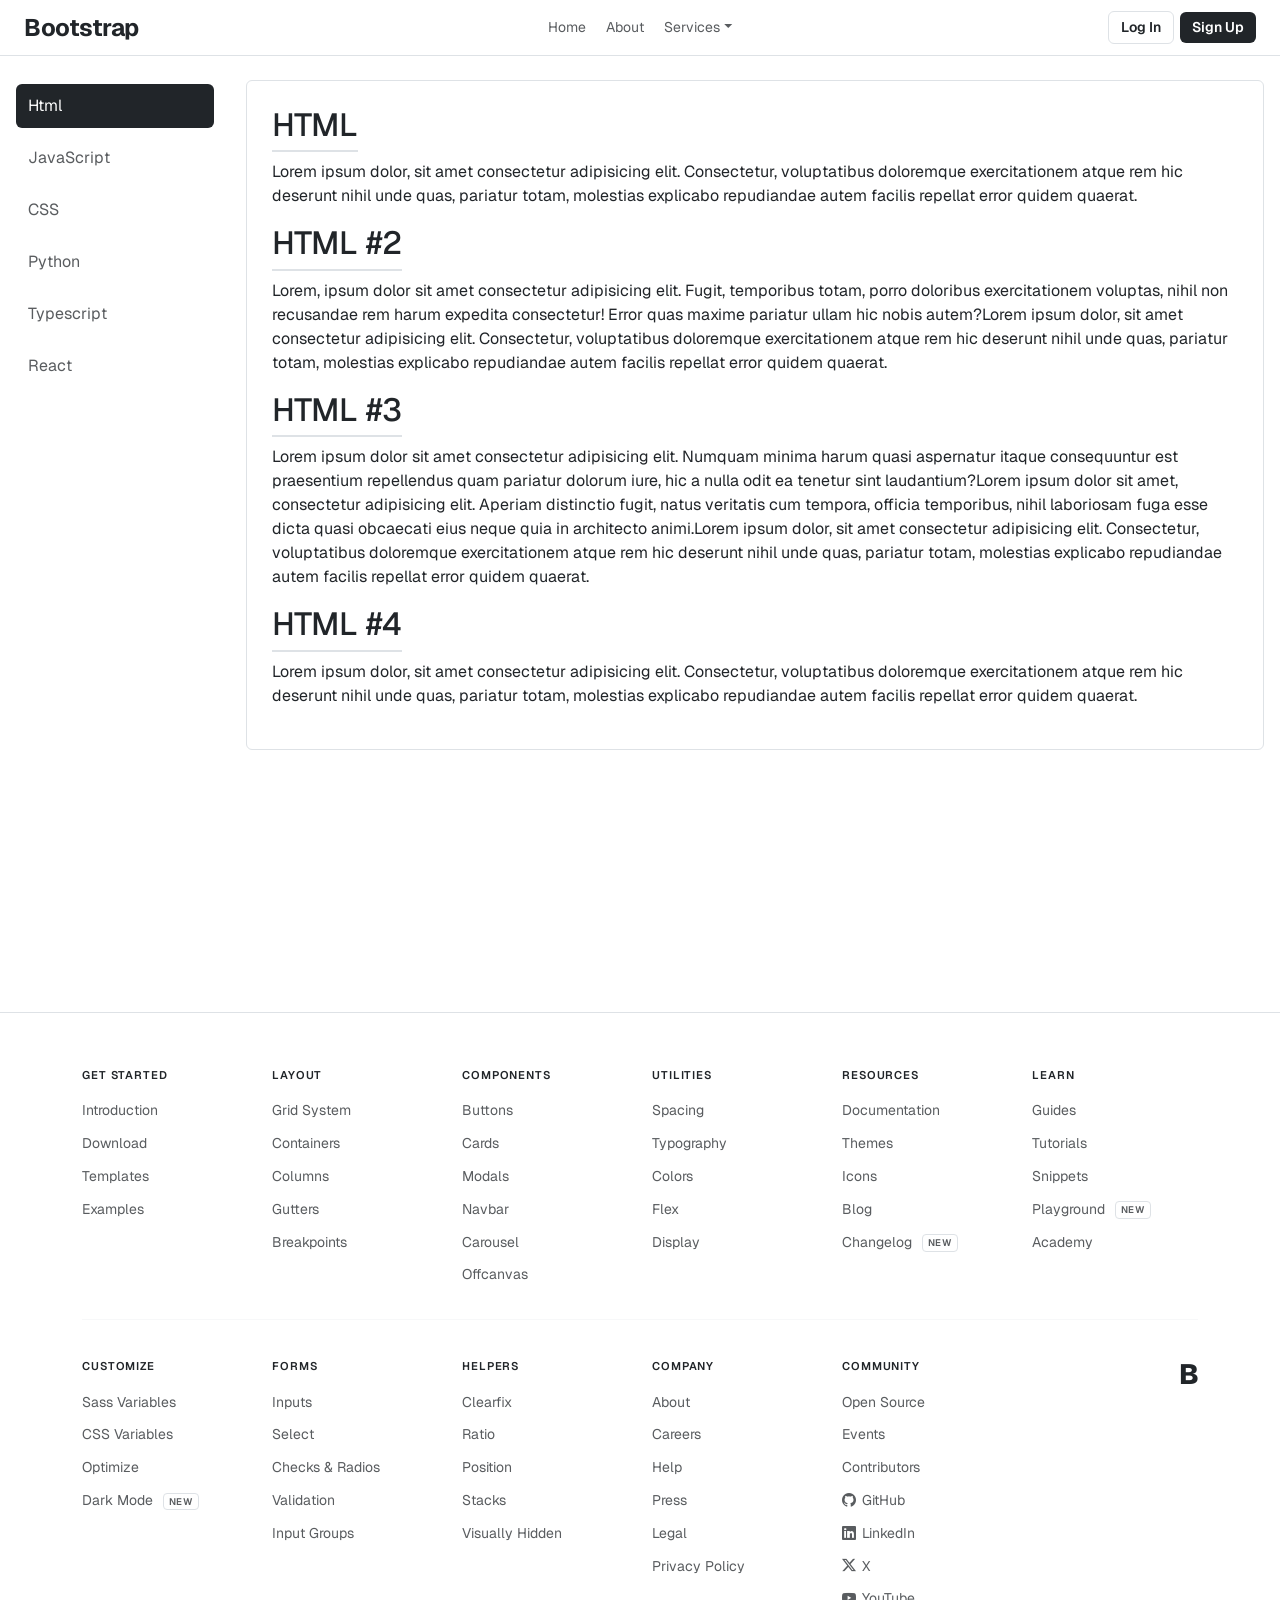
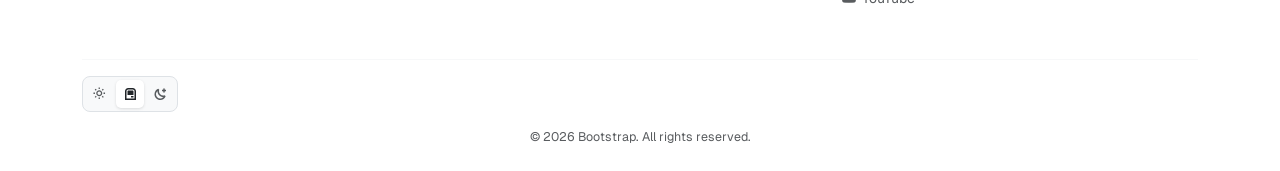
==== index.html @ b45d105e "master" ====
<!DOCTYPE html>
<html lang="en">
<head>
    <meta charset="UTF-8">
    <meta name="viewport" content="width=device-width, initial-scale=1.0">
    <title>Document</title>
    <link href="https://cdn.jsdelivr.net/npm/bootstrap@5.3.8/dist/css/bootstrap.min.css" rel="stylesheet" integrity="sha384-sRIl4kxILFvY47J16cr9ZwB07vP4J8+LH7qKQnuqkuIAvNWLzeN8tE5YBujZqJLB" crossorigin="anonymous">
    <link rel="stylesheet" href="https://cdn.jsdelivr.net/npm/bootstrap-icons@1.13.1/font/bootstrap-icons.min.css">
    <link rel="preconnect" href="https://fonts.googleapis.com">
    <link rel="preconnect" href="https://fonts.gstatic.com" crossorigin>
    <link href="https://fonts.googleapis.com/css2?family=Geist:wght@300;400;500;600;700;800&display=swap" rel="stylesheet">
    <style>

        .theme-radio {
            position: absolute;
            opacity: 0;
            pointer-events: none;
            width: 0;
            height: 0;
        }

        :root,
        body {
            --bs-primary:           #111;
            --bs-primary-rgb:       17, 17, 17;
            --bs-link-color:        #111;
            --bs-link-hover-color:  #444;
            --bs-focus-ring-color:  rgba(17,17,17,.25);
            color-scheme: light;
        }

        .btn-primary {
            --bs-btn-bg:                    #111;
            --bs-btn-border-color:          #111;
            --bs-btn-hover-bg:              #333;
            --bs-btn-hover-border-color:    #333;
            --bs-btn-active-bg:             #000;
            --bs-btn-active-border-color:   #000;
            --bs-btn-color:                 #fff;
            --bs-btn-hover-color:           #fff;
            --bs-btn-active-color:          #fff;
            --bs-btn-disabled-bg:           #aaa;
            --bs-btn-disabled-border-color: #aaa;
        }

        .nav-pills .nav-link.active,
        .nav-pills .show > .nav-link {
            background-color: var(--bs-body-color) !important;
            color:            var(--bs-body-bg)    !important;
        }

        .form-control:focus,
        .form-select:focus {
            border-color: #888;
            box-shadow:   0 0 0 0.2rem rgba(17,17,17,.12);
        }


        body:has(#th-dark:checked) {
            color-scheme: dark;
            --bs-primary:               #eee;
            --bs-primary-rgb:           238, 238, 238;
            --bs-link-color:            #ddd;
            --bs-link-hover-color:      #aaa;
            --bs-focus-ring-color:      rgba(238,238,238,.25);
            --bs-body-bg:               #0a0a0a;
            --bs-body-bg-rgb:           10, 10, 10;
            --bs-body-color:            #e5e5e5;
            --bs-body-color-rgb:        229, 229, 229;
            --bs-secondary-color:       rgba(229,229,229,.6);
            --bs-secondary-bg:          #161616;
            --bs-tertiary-color:        rgba(229,229,229,.4);
            --bs-tertiary-bg:           #111111;
            --bs-tertiary-bg-rgb:       17, 17, 17;
            --bs-border-color:          #222222;
            --bs-border-color-translucent: rgba(255,255,255,.08);
            --bs-emphasis-color:        #ffffff;
            --bs-emphasis-color-rgb:    255, 255, 255;
            --bs-heading-color:         #f0f0f0;
            --bs-profile-color: #f0f0f0;
            --bs-profile-bg: rgba(255,255,255,.08);
            
        }

        @media (prefers-color-scheme: dark) {
            body:has(#th-system:checked) {
                color-scheme: dark;
                --bs-primary:               #eee;
                --bs-primary-rgb:           238, 238, 238;
                --bs-link-color:            #ddd;
                --bs-link-hover-color:      #aaa;
                --bs-focus-ring-color:      rgba(238,238,238,.25);
                --bs-body-bg:               #0a0a0a;
                --bs-body-bg-rgb:           10, 10, 10;
                --bs-body-color:            #e5e5e5;
                --bs-body-color-rgb:        229, 229, 229;
                --bs-secondary-color:       rgba(229,229,229,.6);
                --bs-secondary-bg:          #161616;
                --bs-tertiary-color:        rgba(229,229,229,.4);
                --bs-tertiary-bg:           #111111;
                --bs-tertiary-bg-rgb:       17, 17, 17;
                --bs-border-color:          #222222;
                --bs-border-color-translucent: rgba(255,255,255,.08);
                --bs-emphasis-color:        #ffffff;
                --bs-emphasis-color-rgb:    255, 255, 255;
                --bs-heading-color:         #f0f0f0;
                --bs-profile-color: #f0f0f0;
                --bs-profile-bg: rgba(255, 255, 255, 0.355);
            }
        }

        /* ── btn-primary dark ── */
        body:has(#th-dark:checked) .btn-primary {
            --bs-btn-bg:                  #eee;
            --bs-btn-border-color:        #eee;
            --bs-btn-hover-bg:            #ccc;
            --bs-btn-hover-border-color:  #ccc;
            --bs-btn-active-bg:           #fff;
            --bs-btn-active-border-color: #fff;
            --bs-btn-color:               #0a0a0a;
            --bs-btn-hover-color:         #0a0a0a;
            --bs-btn-active-color:        #0a0a0a;
        }
        @media (prefers-color-scheme: dark) {
            body:has(#th-system:checked) .btn-primary {
                --bs-btn-bg:                  #eee;
                --bs-btn-border-color:        #eee;
                --bs-btn-hover-bg:            #ccc;
                --bs-btn-hover-border-color:  #ccc;
                --bs-btn-active-bg:           #fff;
                --bs-btn-active-border-color: #fff;
                --bs-btn-color:               #0a0a0a;
                --bs-btn-hover-color:         #0a0a0a;
                --bs-btn-active-color:        #0a0a0a;
            }
        }


        body:has(#th-dark:checked) .modal-content {
            background-color: #0e0e0e;
            border-color:     #1e1e1e;
            box-shadow:       0 8px 32px rgba(0,0,0,.6);
        }
        @media (prefers-color-scheme: dark) {
            body:has(#th-system:checked) .modal-content {
                background-color: #0e0e0e;
                border-color:     #1e1e1e;
                box-shadow:       0 8px 32px rgba(0,0,0,.6);
            }
        }


        body:has(#th-dark:checked) .offcanvas {
            background-color: #0e0e0e;
            border-color:     #1a1a1a;
        }
        @media (prefers-color-scheme: dark) {
            body:has(#th-system:checked) .offcanvas {
                background-color: #0e0e0e;
                border-color:     #1a1a1a;
            }
        }

        body:has(#th-dark:checked) .dropdown-menu {
            background-color:          #0e0e0e;
            border-color:              #1e1e1e;
            box-shadow:                0 4px 24px rgba(0,0,0,.5);
            --bs-dropdown-link-color:  rgba(229,229,229,.8);
            --bs-dropdown-link-hover-color: #e5e5e5;
            --bs-dropdown-link-hover-bg:    #1a1a1a;
        }
        @media (prefers-color-scheme: dark) {
            body:has(#th-system:checked) .dropdown-menu {
                background-color:          #0e0e0e;
                border-color:              #1e1e1e;
                box-shadow:                0 4px 24px rgba(0,0,0,.5);
                --bs-dropdown-link-color:  rgba(229,229,229,.8);
                --bs-dropdown-link-hover-color: #e5e5e5;
                --bs-dropdown-link-hover-bg:    #1a1a1a;
            }
        }


        body:has(#th-dark:checked) .form-control,
        body:has(#th-dark:checked) .form-select {
            background-color: #0a0a0a;
            border-color:     #222;
            color:            #e5e5e5;
        }
        body:has(#th-dark:checked) .form-control:focus,
        body:has(#th-dark:checked) .form-select:focus {
            border-color: #444;
            box-shadow:   0 0 0 0.2rem rgba(238,238,238,.08);
        }
        body:has(#th-dark:checked) .input-group-text {
            background-color: #111;
            border-color:     #222;
            color:            #888;
        }
        @media (prefers-color-scheme: dark) {
            body:has(#th-system:checked) .form-control,
            body:has(#th-system:checked) .form-select {
                background-color: #0a0a0a;
                border-color:     #222;
                color:            #e5e5e5;
            }
            body:has(#th-system:checked) .form-control:focus,
            body:has(#th-system:checked) .form-select:focus {
                border-color: #444;
                box-shadow:   0 0 0 0.2rem rgba(238,238,238,.08);
            }
            body:has(#th-system:checked) .input-group-text {
                background-color: #111;
                border-color:     #222;
                color:            #888;
            }
        }

        body:has(#th-dark:checked) .btn-close {
            filter: invert(1) grayscale(100%) brightness(200%);
        }
        @media (prefers-color-scheme: dark) {
            body:has(#th-system:checked) .btn-close {
                filter: invert(1) grayscale(100%) brightness(200%);
            }
        }

        body:has(#th-dark:checked) .auth-social-btn:not(.btn-dark-fill) svg[fill="#000"],
        body:has(#th-dark:checked) .auth-social-btn:not(.btn-dark-fill) svg[stroke="#000"] {
            fill:   #e5e5e5;
            stroke: #e5e5e5;
        }
        @media (prefers-color-scheme: dark) {
            body:has(#th-system:checked) .auth-social-btn:not(.btn-dark-fill) svg[fill="#000"],
            body:has(#th-system:checked) .auth-social-btn:not(.btn-dark-fill) svg[stroke="#000"] {
                fill:   #e5e5e5;
                stroke: #e5e5e5;
            }
        }


        .theme-switcher {
            display:    flex;
            align-items: center;
            background: var(--bs-tertiary-bg, #f0f0f0);
            border:     1px solid var(--bs-border-color, #e5e5e5);
            border-radius: 8px;
            padding:    3px;
            gap:        2px;
        }

        .theme-btn {
            display:         flex;
            align-items:     center;
            justify-content: center;
            width:           28px;
            height:          28px;
            border-radius:   5px;
            cursor:          pointer;
            color:           var(--bs-secondary-color, rgba(17,17,17,.6));
            transition:      background 0.15s, color 0.15s;
            padding:         0;
            user-select:     none;
            margin:          0;
        }
        .theme-btn svg { display: block; flex-shrink: 0; }
        .theme-btn:hover {
            background: var(--bs-secondary-bg, #f5f5f5);
            color:      var(--bs-body-color, #111);
        }

        /* Active state — which button matches the checked radio */
        body:has(#th-light:checked)  label.theme-btn[for="th-light"],
        body:has(#th-system:checked) label.theme-btn[for="th-system"],
        body:has(#th-dark:checked)   label.theme-btn[for="th-dark"] {
            background: var(--bs-body-bg, #fff);
            color:      var(--bs-body-color, #111);
            box-shadow: 0 1px 3px rgba(0,0,0,.12);
        }
        body:has(#th-dark:checked) label.theme-btn[for="th-dark"] {
            box-shadow: 0 1px 3px rgba(0,0,0,.4);
        }
        @media (prefers-color-scheme: dark) {
            body:has(#th-system:checked) label.theme-btn[for="th-system"] {
                box-shadow: 0 1px 3px rgba(0,0,0,.4);
            }
        }

        /* Mobile theme row */
        .mobile-theme-row {
            display:         flex;
            align-items:     center;
            justify-content: center;
            gap:             8px;
            padding:         8px 0;
        }
        .mobile-theme-row .theme-btn {
            width:         36px;
            height:        36px;
            border:        1px solid var(--bs-border-color, #e5e5e5);
            border-radius: 8px;
        }
        .mobile-theme-row .theme-switcher {
            padding: 4px;
            gap:     4px;
        }

        /* ══════════════════════════════════════════════════════════════
           NAVBAR
           ══════════════════════════════════════════════════════════════ */
        body { font-family: 'Geist', sans-serif; }

        .top-navbar {
            background:    var(--bs-body-bg, #fff);
            border-bottom: 1px solid var(--bs-border-color, #e5e5e5);
            padding:       0 1.5rem;
            height:        56px;
            display:       flex;
            align-items:   center;
            position:      relative;
            transition:    background 0.2s, border-color 0.2s;
        }

        .brand-mark {
            display:         flex;
            align-items:     center;
            gap:             8px;
            text-decoration: none;
            color:           var(--bs-body-color, #111);
            font-weight:     700;
            font-size:       1.5rem;
            letter-spacing:  -0.02em;
            flex-shrink:     0;
        }
        .brand-mark:hover { color: var(--bs-body-color, #111); }

        .nav-center { display: none; }
        @media (min-width: 992px) {
            .nav-center {
                position:   absolute;
                left:       50%;
                transform:  translateX(-50%);
                display:    flex;
                align-items: center;
                gap:        1rem;
            }
        }

        .desktop-nav { display: flex; align-items: center; }
        .desktop-nav .nav-link {
            color:          var(--bs-secondary-color, rgba(17,17,17,.6));
            font-size:      0.875rem;
            padding:        6px 10px;
            border-radius:  6px;
            transition:     background 0.15s, color 0.15s;
            white-space:    nowrap;
        }
        .desktop-nav .nav-link:hover {
            background: var(--bs-tertiary-bg, #f0f0f0);
            color:      var(--bs-body-color, #111);
        }
        .desktop-nav .dropdown-menu {
            border:        1px solid var(--bs-border-color, #e5e5e5);
            border-radius: 8px;
            box-shadow:    0 4px 16px rgba(0,0,0,.08);
            padding:       4px;
            min-width:     140px;
        }
        .desktop-nav .dropdown-item {
            font-size:     0.875rem;
            color:         var(--bs-secondary-color, rgba(17,17,17,.6));
            border-radius: 5px;
            padding:       7px 12px;
        }
        .desktop-nav .dropdown-item:hover {
            background: var(--bs-tertiary-bg, #f0f0f0);
            color:      var(--bs-body-color, #111);
        }

        .nav-auth {
            display:     flex;
            align-items: center;
            gap:         6px;
            margin-left: auto;
        }
        .nav-auth a {
            font-size:       0.875rem;
            font-weight:     600;
            padding:         5px 12px;
            border-radius:   6px;
            text-decoration: none;
            cursor:          pointer;
        }
        .nav-auth .btn-ghost {
            color:  var(--bs-body-color, #111);
            border: 1px solid var(--bs-border-color, #e5e5e5);
        }
        .nav-auth .btn-ghost:hover {
            background: var(--bs-tertiary-bg, #f0f0f0);
        }
        .nav-auth .btn-solid {
            background: var(--bs-body-color, #111);
            color:      var(--bs-body-bg, #fff);
        }
        .nav-auth .btn-solid:hover { opacity: 0.82; }

        .mobile-toggle,
        .mobile-sidebar-btn {
            background: none;
            border:     none;
            color:      var(--bs-body-color, #111);
            padding:    6px;
            cursor:     pointer;
            line-height: 1;
            display:    flex;
            align-items: center;
        }
        .mobile-toggle { margin-left: auto; }

        /* ══════════════════════════════════════════════════════════════
           AUTH STATE — logged in / logged out
           ══════════════════════════════════════════════════════════════ */

        /* Logged-out: show by default */
        .logged_out { display: flex; }
        /* Logged-in desktop: hidden by default */
        .logged_in_lg { display: none; }
        /* Logged-in mobile: hidden by default */
        .logged_in_sm { display: none !important; }

        /* When logged in radio is checked */
        body:has(#auth-logged:checked) .logged_out    { display: none !important; }
        body:has(#auth-logged:checked) .logged_in_lg  { display: flex; }
        body:has(#auth-logged:checked) .logged_in_sm  { display: flex !important; }

        /* Hide desktop avatar on mobile */
        @media (max-width: 991.98px) {
            .logged_in_lg { display: none !important; }
        }

        /* ══════════════════════════════════════════════════════════════
           OFFCANVAS NAV
           ══════════════════════════════════════════════════════════════ */
        #offcanvas_nav { max-width: 280px; }
        #offcanvas_nav .offcanvas-header {
            border-bottom: 1px solid var(--bs-border-color, #e5e5e5);
            padding:       1rem 1.25rem;
        }
        #offcanvas_nav .nav-link {
            color:         var(--bs-secondary-color, rgba(17,17,17,.6));
            font-size:     0.9rem;
            padding:       9px 4px;
            border-bottom: 1px solid var(--bs-border-color, #e5e5e5);
        }
        #offcanvas_nav .nav-link:last-child { border-bottom: none; }
        #offcanvas_nav .nav-link:hover      { color: var(--bs-body-color, #111); }
        #offcanvas_nav hr { margin: 8px 0; border-color: var(--bs-border-color, #e5e5e5); }

        /* ══════════════════════════════════════════════════════════════
           SIDEBAR & TABS
           ══════════════════════════════════════════════════════════════ */
        .sidebar { width: 230px; min-width: 230px; }

        .tab_bar .nav-link {
            color:         var(--bs-secondary-color, rgba(17,17,17,.6));
            border-radius: 6px;
            margin:        4px 0;
            padding:       10px 12px;
            transition:    background 0.2s ease, color 0.2s ease;
        }
        .tab_bar .nav-link:hover   { background: var(--bs-secondary-bg, #f5f5f5); }
        .tab_bar .nav-link.active  {
            background: var(--bs-body-color, #111);
            color:      var(--bs-body-bg, #fff);
        }

        .tab-content {
            background:    var(--bs-body-bg, #fff);
            padding:       25px;
            border-radius: 6px;
            border:        1px solid var(--bs-border-color, #e5e5e5);
        }
        .tab-pane h2 {
            display:        inline-block;
            padding-bottom: 6px;
            border-bottom:  2px solid var(--bs-border-color, #e5e5e5);
        }

        #offcanvas_id { width: 230px; }

        /* ══════════════════════════════════════════════════════════════
           AUTH MODALS
           ══════════════════════════════════════════════════════════════ */
        #modal_login .modal-dialog,
        #modal_register .modal-dialog { max-width: 380px; }

        #modal_login .modal-content,
        #modal_register .modal-content {
            border:        none;
            border-radius: 16px;
            overflow:      hidden;
            box-shadow:    0 16px 70px rgba(0,0,0,.15);
        }

        #modal_login .modal-body,
        #modal_register .modal-body { padding: 32px 36px 24px; }

        @media (max-width: 575.98px) {
            #modal_login .modal-body,
            #modal_register .modal-body { padding: 24px 20px 20px; }
        }

        .auth-title {
            font-size:      2rem;
            font-weight:    500;
            letter-spacing: -0.04em;
            color:          var(--bs-body-color, #111);
            text-align:     center;
            margin-bottom:  28px;
        }

        .auth-email-input {
            width:        100%;
            border:       1px solid var(--bs-border-color, #e5e5e5);
            border-radius: 12px;
            padding:      12px 16px;
            font-size:    0.925rem;
            font-family:  'Geist', sans-serif;
            color:        var(--bs-body-color, #111);
            background:   var(--bs-body-bg, #fff);
            outline:      none;
            transition:   border-color 0.2s, background 0.2s;
        }
        .auth-email-input::placeholder { color: var(--bs-secondary-color, rgba(17,17,17,.5)); }
        .auth-email-input:focus        { border-color: #888; }

        .auth-email-btn {
            display:      block;
            width:        100%;
            background:   var(--bs-body-color, #111);
            color:        var(--bs-body-bg, #fff);
            border:       none;
            border-radius: 12px;
            padding:      12px 16px;
            font-size:    0.925rem;
            font-weight:  600;
            font-family:  'Geist', sans-serif;
            cursor:       pointer;
            transition:   opacity 0.15s;
            margin-top:   10px;
            text-align:   center;
            text-decoration: none;
        }
        .auth-email-btn:hover { opacity: 0.82; }

        .auth-divider {
            border:        none;
            border-top:    1px solid var(--bs-border-color, #e5e5e5);
            margin:        24px 0;
        }

        .auth-social-btn {
            width:           100%;
            display:         flex;
            align-items:     center;
            justify-content: center;
            gap:             10px;
            background:      var(--bs-body-bg, #fff);
            border:          1px solid var(--bs-border-color, #e5e5e5);
            border-radius:   12px;
            padding:         12px 16px;
            font-size:       0.925rem;
            font-weight:     500;
            font-family:     'Geist', sans-serif;
            color:           var(--bs-body-color, #111);
            cursor:          pointer;
            transition:      background 0.15s, border-color 0.15s;
        }
        .auth-social-btn:hover {
            background:   var(--bs-tertiary-bg, #f0f0f0);
            border-color: var(--bs-secondary-color, rgba(17,17,17,.4));
        }
        .auth-social-btn + .auth-social-btn { margin-top: 10px; }

        /* GitHub in register — stays dark in both light & dark themes */
        .auth-social-btn.btn-dark-fill {
            background:   #111;
            color:        #fff;
            border-color: #111;
        }
        .auth-social-btn.btn-dark-fill:hover {
            background:   #222;
            border-color: #222;
        }

        .auth-email-link { text-align: center; margin-top: 22px; }
        .auth-email-link a {
            color:           #0070f3;
            font-size:       0.925rem;
            font-weight:     500;
            text-decoration: none;
        }
        .auth-email-link a:hover { text-decoration: underline; }

        .auth-signup-link {
            text-align:  center;
            margin-top:  20px;
            font-size:   0.9rem;
            color:       var(--bs-secondary-color, rgba(17,17,17,.6));
        }
        .auth-signup-link a {
            color:           #0070f3;
            font-weight:     600;
            text-decoration: none;
        }
        .auth-signup-link a:hover { text-decoration: underline; }

        .auth-footer {
            text-align: center;
            padding:    16px 36px 22px;
        }
        .auth-footer a {
            color:           var(--bs-secondary-color, rgba(17,17,17,.5));
            font-size:       0.8rem;
            text-decoration: none;
            margin:          0 10px;
        }
        .auth-footer a:hover { color: var(--bs-body-color, #111); }

        .auth-close-btn {
            position:      absolute;
            top:           16px;
            right:         16px;
            background:    none;
            border:        none;
            color:         var(--bs-secondary-color, rgba(17,17,17,.5));
            font-size:     1.2rem;
            cursor:        pointer;
            z-index:       10;
            width:         32px;
            height:        32px;
            display:       flex;
            align-items:   center;
            justify-content: center;
            border-radius: 8px;
            transition:    background 0.15s, color 0.15s;
        }
        .auth-close-btn:hover {
            background: var(--bs-tertiary-bg, #f0f0f0);
            color:      var(--bs-body-color, #111);
        }

        /* ══════════════════════════════════════════════════════════════
           FOOTER
           ══════════════════════════════════════════════════════════════ */
        .site-footer {
            background:    var(--bs-body-bg, #fff);
            border-top:    1px solid var(--bs-border-color, #e5e5e5);
            padding-top:   3.5rem;
            padding-bottom: 0;
            font-family:   'Geist', sans-serif;
            color:         var(--bs-body-color, #111);
            transition:    background 0.2s, border-color 0.2s, color 0.2s;
        }

        .footer-heading {
            font-size:      0.7rem;
            font-weight:    600;
            text-transform: uppercase;
            letter-spacing: 0.08em;
            color:          var(--bs-body-color, #111);
            margin-bottom:  1rem;
            font-family:    'Geist', monospace;
        }

        .footer-links {
            list-style: none;
            padding:    0;
            margin:     0;
        }
        .footer-links li { margin-bottom: 0.55rem; }
        .footer-links a {
            color:           var(--bs-secondary-color, rgba(17,17,17,.55));
            text-decoration: none;
            font-size:       0.875rem;
            transition:      color 0.15s;
        }
        .footer-links a:hover {
            color: var(--bs-body-color, #111);
        }

        .footer-badge {
            display:       inline-block;
            font-size:     0.6rem;
            font-weight:   600;
            text-transform: uppercase;
            letter-spacing: 0.04em;
            padding:       1px 5px;
            border:        1px solid var(--bs-border-color, #ddd);
            border-radius: 4px;
            color:         var(--bs-secondary-color, rgba(17,17,17,.55));
            margin-left:   6px;
            vertical-align: middle;
            line-height:   1.4;
        }

        .footer-divider {
            border:     none;
            border-top: 1px solid var(--bs-border-color, #e5e5e5);
            margin:     2.5rem 0 0 0;
        }

        .footer-bottom {
            display:         flex;
            align-items:     center;
            justify-content: space-between;
            padding:         1rem 0;
            flex-wrap:       wrap;
            gap:             12px;
        }

        .footer-status {
            display:     flex;
            align-items: center;
            gap:         8px;
            font-size:   0.75rem;
            font-family: 'Geist', monospace;
            letter-spacing: 0.04em;
            text-transform: uppercase;
            color:       var(--bs-secondary-color, rgba(17,17,17,.55));
        }
        .footer-status-dot {
            width:         8px;
            height:        8px;
            border-radius: 50%;
            background:    #22c55e;
            flex-shrink:   0;
        }

        .footer-social-link {
            color:           var(--bs-secondary-color, rgba(17,17,17,.5));
            text-decoration: none;
            font-size:       0.875rem;
            display:         inline-flex;
            align-items:     center;
            gap:             6px;
            transition:      color 0.15s;
        }
        .footer-social-link:hover {
            color: var(--bs-body-color, #111);
        }

        .footer-brand-col {
            display:        flex;
            flex-direction: column;
            align-items:    flex-start;
        }
        .footer-brand-mark {
            font-size:      1.75rem;
            font-weight:    800;
            letter-spacing: -0.03em;
            color:          var(--bs-body-color, #111);
            text-decoration: none;
            line-height:    1;
        }
        .footer-brand-mark:hover { color: var(--bs-body-color, #111); }

        @media (max-width: 767.98px) {
            .footer-grid {
                gap: 2rem !important;
            }
            .footer-bottom {
                justify-content: center;
                flex-direction: column;
                text-align: center;
            }
        }
        /* ══════════════════════════════════════════════════════════════
           profile
           ══════════════════════════════════════════════════════════════ */
        .profile_menu .dropdown_profile_log_out:active {
            --bs-profile-log-out-bg: rgb(236, 236, 236);
            --bs-profile-log-out-color: rgb(255, 0, 0);
            background-color: var(--bs-profile-log-out-bg) !important;
            color: var(--bs-profile-log-out-color) !important;
        }
        .profile_menu .dropdown_profile:active {
            --bs-profile-bg: rgb(236, 236, 236);
            --bs-profile-color: rgb(0, 0, 0);
            background-color: var(--bs-profile-bg) !important;
            color: var(--bs-profile-color) !important;
        }
    </style>
</head>
<body>

    <!-- ══════════════════════════════════════════════════════════════
         AUTH + THEME RADIO INPUTS
         ══════════════════════════════════════════════════════════════ -->
    <input type="radio" name="auth" id="auth-guest"  hidden checked>
    <input type="radio" name="auth" id="auth-logged" hidden>

    <input type="radio" class="theme-radio" id="th-light"  name="theme">
    <input type="radio" class="theme-radio" id="th-system" name="theme" checked>
    <input type="radio" class="theme-radio" id="th-dark"   name="theme">

    <nav class="top-navbar">
        <button class="mobile-sidebar-btn d-lg-none me-3" type="button"
                data-bs-toggle="offcanvas" data-bs-target="#offcanvas_id">
            <svg width="20" height="20" viewBox="0 0 16 16" fill="none">
                <path fill-rule="evenodd" clip-rule="evenodd" d="M1.5 1H14.5C15.33 1 16 1.67 16 2.5V13.5C16 14.33 15.33 15 14.5 15H1.5C0.67 15 0 14.33 0 13.5V2.5C0 1.67 0.67 1 1.5 1ZM5.5 2.5H1.5V13.5H5.5V2.5ZM7 2.5V13.5H14.5V2.5H7Z" fill="currentColor"/>
            </svg>
        </button>

        <a href="#" class="brand-mark">Bootstrap</a>

        <div class="nav-center d-none d-lg-flex">
            <div class="desktop-nav">
                <ul class="navbar-nav flex-row gap-0">
                    <li class="nav-item"><a href="#" class="nav-link">Home</a></li>
                    <li class="nav-item"><a href="#" class="nav-link">About</a></li>
                    <li class="nav-item dropdown">
                        <a href="#" class="nav-link dropdown-toggle" data-bs-toggle="dropdown">Services</a>
                        <ul class="dropdown-menu">
                            <li><a href="#" class="dropdown-item">Service 1</a></li>
                            <li><a href="#" class="dropdown-item">Service 2</a></li>
                            <li><a href="#" class="dropdown-item">Service 3</a></li>
                        </ul>
                    </li>
                </ul>
            </div>
        </div>

        <!-- Logged-in: avatar + dropdown (desktop) -->
        <div class="auth-user dropdown logged_in_lg ms-auto">
            <a href="#" class="d-flex align-items-center nav-link dropdown-toggle" data-bs-toggle="dropdown">
                <span class="rounded-circle bg-secondary d-flex align-items-center justify-content-center text-white"
                      style="width:32px;height:32px;font-size:0.8rem;font-weight:600;">A</span>
            </a>
            <ul class="dropdown-menu dropdown-menu-end profile_menu">
                <li class="px-3 py-2">
                    <div style="font-size:0.9rem;font-weight:600;">Anonymous</div>
                </li>
                <li><hr class="dropdown-divider"></li>
                <li><a class="dropdown-item dropdown_profile" href="#">Profile</a></li>
                <li>
                    <label for="auth-guest" class="dropdown-item text-danger dropdown_profile_log_out" style="cursor:pointer;">Logout</label>
                </li>
            </ul>
        </div>

        <!-- Logged-out: login / sign-up buttons (desktop) -->
        <div class="nav-auth d-none d-lg-flex logged_out">
            <a href="#modal_login"    data-bs-toggle="modal" class="btn-ghost">Log In</a>
            <a href="#modal_register" data-bs-toggle="modal" class="btn-solid">Sign Up</a>
        </div>

        <button class="mobile-toggle d-lg-none" type="button"
                data-bs-toggle="offcanvas" data-bs-target="#offcanvas_nav">
            <svg width="20" height="20" viewBox="0 0 16 16" fill="none">
                <path fill-rule="evenodd" clip-rule="evenodd" d="M1 3.5H15V5H1V3.5ZM1 7.5H15V9H1V7.5ZM15 11.5H1V13H15V11.5Z" fill="currentColor"/>
            </svg>
        </button>

        <!-- Mobile offcanvas nav -->
        <div class="offcanvas offcanvas-end d-lg-none" id="offcanvas_nav">
            <div class="offcanvas-header">
                <a href="#" class="brand-mark">Bootstrap</a>
                <button type="button" class="btn-close" data-bs-dismiss="offcanvas"></button>
            </div>
            <div class="offcanvas-body px-4 pt-3">
                <!-- Logged-in: avatar + dropdown (mobile) -->
                <div class="logged_in_sm justify-content-center mb-3">
                    <div class="dropdown">
                        <a href="#" class="d-flex align-items-center gap-2 nav-link dropdown-toggle" data-bs-toggle="dropdown">
                            <span class="rounded-circle bg-secondary d-flex align-items-center justify-content-center text-white"
                                  style="width:32px;height:32px;font-size:0.8rem;font-weight:600;">A</span>
                            <span style="font-size:0.9rem;font-weight:600;">Anonymous</span>
                        </a>
                        <ul class="dropdown-menu profile_menu">
                            <li><a class="dropdown-item dropdown_profile" href="#">Profile</a></li>
                            <li>
                                <label for="auth-guest" class="dropdown-item text-danger dropdown_profile" style="cursor:pointer;">Logout</label>
                            </li>
                        </ul>
                    </div>
                </div>

                <ul class="navbar-nav">
                    <li class="nav-item"><a href="#" class="nav-link">Home</a></li>
                    <li class="nav-item"><a href="#" class="nav-link">About</a></li>
                    <li class="nav-item dropdown">
                        <a href="#" class="nav-link dropdown-toggle" data-bs-toggle="dropdown">Services</a>
                        <ul class="dropdown-menu ps-2">
                            <li><a href="#" class="dropdown-item">Service 1</a></li>
                            <li><a href="#" class="dropdown-item">Service 2</a></li>
                            <li><a href="#" class="dropdown-item">Service 3</a></li>
                        </ul>
                    </li>
                </ul>
                <hr>

                <!-- Mobile theme switcher -->
                <div class="mobile-theme-row">
                    <div class="theme-switcher">
                        <label class="theme-btn" for="th-light" title="Light" aria-label="Light mode">
                            <svg height="16" width="16" viewBox="0 0 16 16" fill="none">
                                <path fill-rule="evenodd" clip-rule="evenodd" d="M7.75 1V0.25H6.25V1V1.25V2H7.75V1.25V1ZM7 9C8.10457 9 9 8.10457 9 7C9 5.89543 8.10457 5 7 5C5.89543 5 5 5.89543 5 7C5 8.10457 5.89543 9 7 9ZM7 10.5C8.933 10.5 10.5 8.933 10.5 7C10.5 5.067 8.933 3.5 7 3.5C5.067 3.5 3.5 5.067 3.5 7C3.5 8.933 5.067 10.5 7 10.5ZM7.75 12V12.75V13V13.75H6.25V13V12.75V12H7.75ZM12 6.25H12.75H13H13.75V7.75H13H12.75H12V6.25ZM1 6.25H0.25V7.75H1H1.25H2V6.25H1.25H1ZM10.0052 2.93414L10.5355 2.40381L10.7123 2.22703L11.2426 1.6967L12.3033 2.75736L11.773 3.28769L11.5962 3.46447L11.0659 3.9948L10.0052 2.93414ZM2.22703 10.7123L1.6967 11.2426L2.75736 12.3033L3.28769 11.773L3.46447 11.5962L3.9948 11.0659L2.93414 10.0052L2.40381 10.5355L2.22703 10.7123ZM2.93414 3.9948L2.40381 3.46447L2.22703 3.28769L1.6967 2.75736L2.75736 1.6967L3.28769 2.22703L3.46447 2.40381L3.9948 2.93414L2.93414 3.9948ZM10.7123 11.773L11.2426 12.3033L12.3033 11.2426L11.773 10.7123L11.5962 10.5355L11.0659 10.0052L10.0052 11.0659L10.5355 11.5962L10.7123 11.773Z" fill="currentColor" transform="translate(1.25,1.25) scale(0.857)"/>
                            </svg>
                        </label>
                        <label class="theme-btn" for="th-system" title="System" aria-label="System preference">
                            <svg height="16" width="16" viewBox="0 0 16 16" fill="none">
                                <path fill-rule="evenodd" clip-rule="evenodd" d="M0.5 3.25C0.5 1.45507 1.95507 0 3.75 0H8.25C10.0449 0 11.5 1.45507 11.5 3.25V11.25V12H10.75H1.25H0.5V11.25V3.25ZM3.75 1.5C2.7835 1.5 2 2.2835 2 3.25V10.5H10V3.25C10 2.2835 9.2165 1.5 8.25 1.5H3.75ZM3 3.5C3 2.94772 3.44772 2.5 4 2.5H8C8.55228 2.5 9 2.94772 9 3.5V7H3V3.5ZM6.5 9.5H9V8H6.5V9.5Z" fill="currentColor" transform="translate(2.5,2)"/>
                            </svg>
                        </label>
                        <label class="theme-btn" for="th-dark" title="Dark" aria-label="Dark mode">
                            <svg height="16" width="16" viewBox="0 0 16 16" fill="none">
                                <path fill-rule="evenodd" clip-rule="evenodd" d="M10.5 0.25V1V1.5H11L11.75 1.5V3H11H10.5V3.5V4.25H9V3.5V3H8.5H7.75V1.5H8.5H9V1V0.25H10.5ZM3.25514 2.75496C2.33413 3.53491 1.75 4.69972 1.75 6C1.75 8.34721 3.65279 10.25 6 10.25C7.30029 10.25 8.4651 9.66587 9.24505 8.74485C9.16377 8.74827 9.08207 8.74999 9 8.74999C5.82436 8.74999 3.25 6.17563 3.25 2.99999C3.25 2.91792 3.25172 2.83623 3.25514 2.75496ZM0.25 6C0.25 3.51072 1.83142 1.39271 4.042 0.592193L5.00256 1.55275C4.83933 2.00347 4.75 2.49047 4.75 2.99999C4.75 5.3472 6.65279 7.24999 9 7.24999C9.50953 7.24999 9.99653 7.16065 10.4473 6.99743L11.4078 7.95798C10.6073 10.1686 8.48929 11.75 6 11.75C2.82436 11.75 0.25 9.17564 0.25 6Z" fill="currentColor" transform="translate(2.25,2.25)"/>
                            </svg>
                        </label>
                    </div>
                </div>

                <hr>

                <!-- Logged-out: login / sign-up buttons (mobile) -->
                <div class="d-flex nav-auth gap-5 mt-2 logged_out px-3 justify-content-center">
                    <a href="#modal_login"    data-bs-toggle="modal" data-bs-dismiss="offcanvas" class="btn-ghost text-center ps-2">Log In</a>
                    <a href="#modal_register" data-bs-toggle="modal" data-bs-dismiss="offcanvas" class="btn-solid text-center">Sign Up</a>
                </div>
            </div>
        </div>
    </nav>

    <!-- Page content -->
    <div class="d-flex mt-2">
        <div class="sidebar d-none d-lg-block">
            <ul class="nav nav-pills flex-column p-3 tab_bar vh-100">
                <li class="nav-item"><a href="#chtml" class="nav-link active" data-bs-toggle="tab">Html</a></li>
                <li class="nav-item"><a href="#cjs"   class="nav-link"        data-bs-toggle="tab">JavaScript</a></li>
                <li class="nav-item"><a href="#ccss"  class="nav-link"        data-bs-toggle="tab">CSS</a></li>
                <li class="nav-item"><a href="#cpy"  class="nav-link"        data-bs-toggle="tab">Python</a></li>
                <li class="nav-item"><a href="#cts"  class="nav-link"        data-bs-toggle="tab">Typescript</a></li>
                <li class="nav-item"><a href="#crt"  class="nav-link"        data-bs-toggle="tab">React</a></li>
            </ul>
        </div>
        <div class="flex-grow-1">
            <div class="tab-content mt-3 mx-3">
                <div class="tab-pane fade show active" id="chtml">
                    <h2>HTML</h2>
                    <p>Lorem ipsum dolor, sit amet consectetur adipisicing elit. Consectetur, voluptatibus doloremque exercitationem atque rem hic deserunt nihil unde quas, pariatur totam, molestias explicabo repudiandae autem facilis repellat error quidem quaerat.</p>
                    <h2>HTML #2</h2>
                    <p>Lorem, ipsum dolor sit amet consectetur adipisicing elit. Fugit, temporibus totam, porro doloribus exercitationem voluptas, nihil non recusandae rem harum expedita consectetur! Error quas maxime pariatur ullam hic nobis autem?Lorem ipsum dolor, sit amet consectetur adipisicing elit. Consectetur, voluptatibus doloremque exercitationem atque rem hic deserunt nihil unde quas, pariatur totam, molestias explicabo repudiandae autem facilis repellat error quidem quaerat.</p>
                    <h2>HTML #3</h2>
                    <p>Lorem ipsum dolor sit amet consectetur adipisicing elit. Numquam minima harum quasi aspernatur itaque consequuntur est praesentium repellendus quam pariatur dolorum iure, hic a nulla odit ea tenetur sint laudantium?Lorem ipsum dolor sit amet, consectetur adipisicing elit. Aperiam distinctio fugit, natus veritatis cum tempora, officia temporibus, nihil laboriosam fuga esse dicta quasi obcaecati eius neque quia in architecto animi.Lorem ipsum dolor, sit amet consectetur adipisicing elit. Consectetur, voluptatibus doloremque exercitationem atque rem hic deserunt nihil unde quas, pariatur totam, molestias explicabo repudiandae autem facilis repellat error quidem quaerat.</p>
                    <h2>HTML #4</h2>
                    <p>Lorem ipsum dolor, sit amet consectetur adipisicing elit. Consectetur, voluptatibus doloremque exercitationem atque rem hic deserunt nihil unde quas, pariatur totam, molestias explicabo repudiandae autem facilis repellat error quidem quaerat.</p>
                </div>
                <div class="tab-pane fade" id="cjs">
                    <h2>JavaScript</h2>
                    <p>Lorem ipsum dolor, sit amet consectetur adipisicing elit. Consectetur, voluptatibus doloremque exercitationem atque rem hic deserunt nihil unde quas, pariatur totam, molestias explicabo repudiandae autem facilis repellat error quidem quaerat.</p>
                    <p>Lorem ipsum dolor, sit amet consectetur adipisicing elit. Consectetur, voluptatibus doloremque exercitationem atque rem hic deserunt nihil unde quas, pariatur totam, molestias explicabo repudiandae autem facilis repellat error quidem quaerat.</p>
                    <h2>JavaScript #2</h2>
                    <p>Lorem, ipsum dolor sit amet consectetur adipisicing elit. Fugit, temporibus totam, porro doloribus exercitationem voluptas, nihil non recusandae rem harum expedita consectetur! Error quas maxime pariatur ullam hic nobis autem?Lorem ipsum dolor, sit amet consectetur adipisicing elit. Consectetur, voluptatibus doloremque exercitationem atque rem hic deserunt nihil unde quas, pariatur totam, molestias explicabo repudiandae autem facilis repellat error quidem quaerat.</p>
                    <h2>JavaScript #3</h2>
                    <p>Lorem ipsum dolor sit amet consectetur adipisicing elit. Numquam minima harum quasi aspernatur itaque consequuntur est praesentium repellendus quam pariatur dolorum iure, hic a nulla odit ea tenetur sint laudantium?Lorem ipsum dolor sit amet, consectetur adipisicing elit. Aperiam distinctio fugit, natus veritatis cum tempora, officia temporibus, nihil laboriosam fuga esse dicta quasi obcaecati eius neque quia in architecto animi.Lorem ipsum dolor, sit amet consectetur adipisicing elit. Consectetur, voluptatibus doloremque exercitationem atque rem hic deserunt nihil unde quas, pariatur totam, molestias explicabo repudiandae autem facilis repellat error quidem quaerat.</p>
                    <h2>JavaScript #4</h2>
                    <p>Lorem ipsum dolor, sit amet consectetur adipisicing elit. Consectetur, voluptatibus doloremque exercitationem atque rem hic deserunt nihil unde quas, pariatur totam, molestias explicabo repudiandae autem facilis repellat error quidem quaerat.</p>
                </div>
                <div class="tab-pane fade" id="ccss">
                    <h2>CSS</h2>
                    <p>Lorem ipsum dolor, sit amet consectetur adipisicing elit. Consectetur, voluptatibus doloremque exercitationem atque rem hic deserunt nihil unde quas, pariatur totam, molestias explicabo repudiandae autem facilis repellat error quidem quaerat.</p>
                    <p>Lorem ipsum dolor, sit amet consectetur adipisicing elit. Consectetur, voluptatibus doloremque exercitationem atque rem hic deserunt nihil unde quas, pariatur totam, molestias explicabo repudiandae autem facilis repellat error quidem quaerat.</p>
                    <h2>CSS #2</h2>
                    <p>Lorem, ipsum dolor sit amet consectetur adipisicing elit. Fugit, temporibus totam, porro doloribus exercitationem voluptas, nihil non recusandae rem harum expedita consectetur! Error quas maxime pariatur ullam hic nobis autem?Lorem ipsum dolor, sit amet consectetur adipisicing elit. Consectetur, voluptatibus doloremque exercitationem atque rem hic deserunt nihil unde quas, pariatur totam, molestias explicabo repudiandae autem facilis repellat error quidem quaerat.</p>
                    <h2>CSS #3</h2>
                    <p>Lorem ipsum dolor sit amet consectetur adipisicing elit. Numquam minima harum quasi aspernatur itaque consequuntur est praesentium repellendus quam pariatur dolorum iure, hic a nulla odit ea tenetur sint laudantium?Lorem ipsum dolor sit amet, consectetur adipisicing elit. Aperiam distinctio fugit, natus veritatis cum tempora, officia temporibus, nihil laboriosam fuga esse dicta quasi obcaecati eius neque quia in architecto animi.Lorem ipsum dolor, sit amet consectetur adipisicing elit. Consectetur, voluptatibus doloremque exercitationem atque rem hic deserunt nihil unde quas, pariatur totam, molestias explicabo repudiandae autem facilis repellat error quidem quaerat.</p>
                    <h2>CSS #4</h2>
                    <p>Lorem ipsum dolor, sit amet consectetur adipisicing elit. Consectetur, voluptatibus doloremque exercitationem atque rem hic deserunt nihil unde quas, pariatur totam, molestias explicabo repudiandae autem facilis repellat error quidem quaerat.</p>
                </div>
                <div class="tab-pane fade" id="cpy">
                    <h2>Python</h2>
                    <p>Lorem ipsum dolor, sit amet consectetur adipisicing elit. Consectetur, voluptatibus doloremque exercitationem atque rem hic deserunt nihil unde quas, pariatur totam, molestias explicabo repudiandae autem facilis repellat error quidem quaerat.</p>
                 
                    <p>Lorem ipsum dolor, sit amet consectetur adipisicing elit. Consectetur, voluptatibus doloremque exercitationem atque rem hic deserunt nihil unde quas, pariatur totam, molestias explicabo repudiandae autem facilis repellat error quidem quaerat.</p>
                    <h2>Python #2</h2>
                    <p>Lorem, ipsum dolor sit amet consectetur adipisicing elit. Fugit, temporibus totam, porro doloribus exercitationem voluptas, nihil non recusandae rem harum expedita consectetur! Error quas maxime pariatur ullam hic nobis autem?Lorem ipsum dolor, sit amet consectetur adipisicing elit. Consectetur, voluptatibus doloremque exercitationem atque rem hic deserunt nihil unde quas, pariatur totam, molestias explicabo repudiandae autem facilis repellat error quidem quaerat.</p>
                    <h2>Python #3</h2>
                    <p>Lorem ipsum dolor sit amet consectetur adipisicing elit. Numquam minima harum quasi aspernatur itaque consequuntur est praesentium repellendus quam pariatur dolorum iure, hic a nulla odit ea tenetur sint laudantium?Lorem ipsum dolor sit amet, consectetur adipisicing elit. Aperiam distinctio fugit, natus veritatis cum tempora, officia temporibus, nihil laboriosam fuga esse dicta quasi obcaecati eius neque quia in architecto animi.Lorem ipsum dolor, sit amet consectetur adipisicing elit. Consectetur, voluptatibus doloremque exercitationem atque rem hic deserunt nihil unde quas, pariatur totam, molestias explicabo repudiandae autem facilis repellat error quidem quaerat.</p>
                    <h2>Python #4</h2>
                    <p>Lorem ipsum dolor, sit amet consectetur adipisicing elit. Consectetur, voluptatibus doloremque exercitationem atque rem hic deserunt nihil unde quas, pariatur totam, molestias explicabo repudiandae autem facilis repellat error quidem quaerat.</p>
                </div>
                <div class="tab-pane fade" id="cts">
                    <h2>TypeScript</h2>
                    <p>Lorem ipsum dolor, sit amet consectetur adipisicing elit. Consectetur, voluptatibus doloremque exercitationem atque rem hic deserunt nihil unde quas, pariatur totam, molestias explicabo repudiandae autem facilis repellat error quidem quaerat.</p>
             
                    <p>Lorem ipsum dolor, sit amet consectetur adipisicing elit. Consectetur, voluptatibus doloremque exercitationem atque rem hic deserunt nihil unde quas, pariatur totam, molestias explicabo repudiandae autem facilis repellat error quidem quaerat.</p>
                    <h2>TypeScript #2</h2>
                    <p>Lorem, ipsum dolor sit amet consectetur adipisicing elit. Fugit, temporibus totam, porro doloribus exercitationem voluptas, nihil non recusandae rem harum expedita consectetur! Error quas maxime pariatur ullam hic nobis autem?Lorem ipsum dolor, sit amet consectetur adipisicing elit. Consectetur, voluptatibus doloremque exercitationem atque rem hic deserunt nihil unde quas, pariatur totam, molestias explicabo repudiandae autem facilis repellat error quidem quaerat.</p>
                    <h2>TypeScript #3</h2>
                    <p>Lorem ipsum dolor sit amet consectetur adipisicing elit. Numquam minima harum quasi aspernatur itaque consequuntur est praesentium repellendus quam pariatur dolorum iure, hic a nulla odit ea tenetur sint laudantium?Lorem ipsum dolor sit amet, consectetur adipisicing elit. Aperiam distinctio fugit, natus veritatis cum tempora, officia temporibus, nihil laboriosam fuga esse dicta quasi obcaecati eius neque quia in architecto animi.Lorem ipsum dolor, sit amet consectetur adipisicing elit. Consectetur, voluptatibus doloremque exercitationem atque rem hic deserunt nihil unde quas, pariatur totam, molestias explicabo repudiandae autem facilis repellat error quidem quaerat.</p>
                    <h2>TypeScript #4</h2>
                    <p>Lorem ipsum dolor, sit amet consectetur adipisicing elit. Consectetur, voluptatibus doloremque exercitationem atque rem hic deserunt nihil unde quas, pariatur totam, molestias explicabo repudiandae autem facilis repellat error quidem quaerat.</p>
                </div>
                <div class="tab-pane fade" id="crt">
                    <h2>React</h2>
                    <p>Lorem ipsum dolor, sit amet consectetur adipisicing elit. Consectetur, voluptatibus doloremque exercitationem atque rem hic deserunt nihil unde quas, pariatur totam, molestias explicabo repudiandae autem facilis repellat error quidem quaerat.</p>
                    <p>Lorem ipsum dolor, sit amet consectetur adipisicing elit. Consectetur, voluptatibus doloremque exercitationem atque rem hic deserunt nihil unde quas, pariatur totam, molestias explicabo repudiandae autem facilis repellat error quidem quaerat.</p>
                    <h2>React #2</h2>
                    <p>Lorem, ipsum dolor sit amet consectetur adipisicing elit. Fugit, temporibus totam, porro doloribus exercitationem voluptas, nihil non recusandae rem harum expedita consectetur! Error quas maxime pariatur ullam hic nobis autem?Lorem ipsum dolor, sit amet consectetur adipisicing elit. Consectetur, voluptatibus doloremque exercitationem atque rem hic deserunt nihil unde quas, pariatur totam, molestias explicabo repudiandae autem facilis repellat error quidem quaerat.</p>
                    <h2>React #3</h2>
                    <p>Lorem ipsum dolor sit amet consectetur adipisicing elit. Numquam minima harum quasi aspernatur itaque consequuntur est praesentium repellendus quam pariatur dolorum iure, hic a nulla odit ea tenetur sint laudantium?Lorem ipsum dolor sit amet, consectetur adipisicing elit. Aperiam distinctio fugit, natus veritatis cum tempora, officia temporibus, nihil laboriosam fuga esse dicta quasi obcaecati eius neque quia in architecto animi.Lorem ipsum dolor, sit amet consectetur adipisicing elit. Consectetur, voluptatibus doloremque exercitationem atque rem hic deserunt nihil unde quas, pariatur totam, molestias explicabo repudiandae autem facilis repellat error quidem quaerat.</p>
                    <h2>React #4</h2>
                    <p>Lorem ipsum dolor, sit amet consectetur adipisicing elit. Consectetur, voluptatibus doloremque exercitationem atque rem hic deserunt nihil unde quas, pariatur totam, molestias explicabo repudiandae autem facilis repellat error quidem quaerat.</p>
                </div>
            </div>
        </div>
    </div>

    <!-- Mobile sidebar offcanvas -->
    <div class="offcanvas offcanvas-start" id="offcanvas_id" data-bs-scroll="true">
        <div class="offcanvas-header">
            <h5 class="offcanvas-title">Menu</h5>
            <button type="button" class="btn-close" data-bs-dismiss="offcanvas"></button>
        </div>
        <div class="offcanvas-body">
            <ul class="nav nav-pills flex-column p-3 tab_bar">
                <li class="nav-item"><a href="#chtml" class="nav-link active" data-bs-toggle="tab" data-bs-dismiss="offcanvas">Html</a></li>
                <li class="nav-item"><a href="#cjs"   class="nav-link"        data-bs-toggle="tab" data-bs-dismiss="offcanvas">JavaScript</a></li>
                <li class="nav-item"><a href="#ccss"  class="nav-link"        data-bs-toggle="tab" data-bs-dismiss="offcanvas">CSS</a></li>
                <li class="nav-item"><a href="#cpy"  class="nav-link"        data-bs-toggle="tab">Python</a></li>
                <li class="nav-item"><a href="#cts"  class="nav-link"        data-bs-toggle="tab">Typescript</a></li>
                <li class="nav-item"><a href="#crt"  class="nav-link"        data-bs-toggle="tab">React</a></li>
            </ul>
        </div>
    </div>

    <!-- ══════════════════════════════════════════════════════════════
         LOGIN MODAL
         ══════════════════════════════════════════════════════════════ -->
    <div class="modal" data-bs-backdrop="static" id="modal_login">
        <div class="modal-dialog modal-dialog-centered">
            <div class="modal-content position-relative">
                <button type="button" class="auth-close-btn" data-bs-dismiss="modal" aria-label="Close">
                    <i class="bi bi-x-lg"></i>
                </button>
                <div class="modal-body py-3">
                    <h1 class="auth-title">Login</h1>
                    <form onsubmit="return false;" class="mt-3">
                        <input class="auth-email-input" type="email" placeholder="Email Address" autocomplete="email">
                        <!-- label targets auth-logged radio to log in, and data-bs-dismiss closes the modal -->
                        <label class="auth-email-btn" for="auth-logged" data-bs-dismiss="modal">Continue with Email</label>
                    </form>
                    <hr class="auth-divider">
                    <label class="auth-social-btn mt-3" for="auth-logged" data-bs-dismiss="modal">
                        <svg width="18" height="18" viewBox="0 0 48 48"><path fill="#EA4335" d="M24 9.5c3.54 0 6.71 1.22 9.21 3.6l6.85-6.85C35.9 2.38 30.47 0 24 0 14.62 0 6.51 5.38 2.56 13.22l7.98 6.19C12.43 13.72 17.74 9.5 24 9.5z"/><path fill="#4285F4" d="M46.98 24.55c0-1.57-.15-3.09-.38-4.55H24v9.02h12.94c-.58 2.96-2.26 5.48-4.78 7.18l7.73 6c4.51-4.18 7.09-10.36 7.09-17.65z"/><path fill="#FBBC05" d="M10.53 28.59a14.5 14.5 0 0 1 0-9.18l-7.98-6.19a24.08 24.08 0 0 0 0 21.56l7.98-6.19z"/><path fill="#34A853" d="M24 48c6.48 0 11.93-2.13 15.89-5.81l-7.73-6c-2.15 1.45-4.92 2.3-8.16 2.3-6.26 0-11.57-4.22-13.47-9.91l-7.98 6.19C6.51 42.62 14.62 48 24 48z"/></svg>
                        Continue with Google
                    </label>
                    <label class="auth-social-btn" for="auth-logged" data-bs-dismiss="modal">
                        <svg width="18" height="18" viewBox="0 0 16 16" fill="#000"><path d="M8 0C3.58 0 0 3.58 0 8c0 3.54 2.29 6.53 5.47 7.59.4.07.55-.17.55-.38 0-.19-.01-.82-.01-1.49-2.01.37-2.53-.49-2.69-.94-.09-.23-.48-.94-.82-1.13-.28-.15-.68-.52-.01-.53.63-.01 1.08.58 1.23.82.72 1.21 1.87.87 2.33.66.07-.52.28-.87.51-1.07-1.78-.2-3.64-.89-3.64-3.95 0-.87.31-1.59.82-2.15-.08-.2-.36-1.02.08-2.12 0 0 .67-.21 2.2.82.64-.18 1.32-.27 2-.27.68 0 1.36.09 2 .27 1.53-1.04 2.2-.82 2.2-.82.44 1.1.16 1.92.08 2.12.51.56.82 1.27.82 2.15 0 3.07-1.87 3.75-3.65 3.95.29.25.54.73.54 1.48 0 1.07-.01 1.93-.01 2.2 0 .21.15.46.55.38A8.013 8.013 0 0 0 16 8c0-4.42-3.58-8-8-8z"/></svg>
                        Continue with GitHub
                    </label>
                    <label class="auth-social-btn" for="auth-logged" data-bs-dismiss="modal">
                        <svg width="18" height="18" viewBox="0 0 24 24" fill="#000"><path d="M17.05 20.28c-.98.95-2.05.8-3.08.35-1.09-.46-2.09-.48-3.24 0-1.44.62-2.2.44-3.06-.35C2.79 15.25 3.51 7.59 9.05 7.31c1.35.07 2.29.74 3.08.8 1.18-.24 2.31-.93 3.57-.84 1.51.12 2.65.72 3.4 1.8-3.12 1.87-2.38 5.98.48 7.13-.57 1.5-1.31 2.99-2.54 4.09zM12.03 7.25c-.15-2.23 1.66-4.07 3.74-4.25.29 2.58-2.34 4.5-3.74 4.25z"/></svg>
                        Continue with Apple
                    </label>
                    <label class="auth-social-btn mt-2" for="auth-logged" data-bs-dismiss="modal">
                        <svg width="18" height="18" viewBox="0 0 24 24" fill="none" stroke="#000" stroke-width="2" stroke-linecap="round" stroke-linejoin="round"><rect x="3" y="11" width="18" height="11" rx="2" ry="2"/><path d="M7 11V7a5 5 0 0 1 10 0v4"/></svg>
                        Continue with SAML SSO
                    </label>
                    <div class="auth-signup-link mt-5">
                        Don't have an account? <a href="#modal_register" data-bs-toggle="modal">Sign Up</a>
                    </div>
                </div>
                <div class="auth-footer mt-2">
                    <a href="#">Terms</a>
                    <a href="#">Privacy Policy</a>
                </div>
            </div>
        </div>
    </div>



    <!-- ══════════════════════════════════════════════════════════════
         REGISTER MODAL 
         ══════════════════════════════════════════════════════════════ -->
    <div class="modal" data-bs-backdrop="static" id="modal_register">
        <div class="modal-dialog modal-dialog-centered">
            <div class="modal-content position-relative">
                <button type="button" class="auth-close-btn" data-bs-dismiss="modal" aria-label="Close">
                    <i class="bi bi-x-lg"></i>
                </button>
                <div class="modal-body">
                    <h1 class="auth-title">Let's create<br>your account</h1>

                    <label class="auth-social-btn" for="auth-logged" data-bs-dismiss="modal">
                        <svg width="18" height="18" viewBox="0 0 48 48">
                            <path fill="#EA4335" d="M24 9.5c3.54 0 6.71 1.22 9.21 3.6l6.85-6.85C35.9 2.38 30.47 0 24 0 14.62 0 6.51 5.38 2.56 13.22l7.98 6.19C12.43 13.72 17.74 9.5 24 9.5z"/>
                            <path fill="#4285F4" d="M46.98 24.55c0-1.57-.15-3.09-.38-4.55H24v9.02h12.94c-.58 2.96-2.26 5.48-4.78 7.18l7.73 6c4.51-4.18 7.09-10.36 7.09-17.65z"/>
                            <path fill="#FBBC05" d="M10.53 28.59a14.5 14.5 0 0 1 0-9.18l-7.98-6.19a24.08 24.08 0 0 0 0 21.56l7.98-6.19z"/>
                            <path fill="#34A853" d="M24 48c6.48 0 11.93-2.13 15.89-5.81l-7.73-6c-2.15 1.45-4.92 2.3-8.16 2.3-6.26 0-11.57-4.22-13.47-9.91l-7.98 6.19C6.51 42.62 14.62 48 24 48z"/>
                        </svg>
                        Continue with Google
                    </label>

                    <label class="auth-social-btn btn-dark-fill" for="auth-logged" data-bs-dismiss="modal">
                        <svg width="18" height="18" viewBox="0 0 16 16" fill="#fff">
                            <path d="M8 0C3.58 0 0 3.58 0 8c0 3.54 2.29 6.53 5.47 7.59.4.07.55-.17.55-.38 0-.19-.01-.82-.01-1.49-2.01.37-2.53-.49-2.69-.94-.09-.23-.48-.94-.82-1.13-.28-.15-.68-.52-.01-.53.63-.01 1.08.58 1.23.82.72 1.21 1.87.87 2.33.66.07-.52.28-.87.51-1.07-1.78-.2-3.64-.89-3.64-3.95 0-.87.31-1.59.82-2.15-.08-.2-.36-1.02.08-2.12 0 0 .67-.21 2.2.82.64-.18 1.32-.27 2-.27.68 0 1.36.09 2 .27 1.53-1.04 2.2-.82 2.2-.82.44 1.1.16 1.92.08 2.12.51.56.82 1.27.82 2.15 0 3.07-1.87 3.75-3.65 3.95.29.25.54.73.54 1.48 0 1.07-.01 1.93-.01 2.2 0 .21.15.46.55.38A8.013 8.013 0 0 0 16 8c0-4.42-3.58-8-8-8z"/>
                        </svg>
                        Continue with GitHub
                    </label>

                    <label class="auth-social-btn" for="auth-logged" data-bs-dismiss="modal">
                        <svg width="18" height="18" viewBox="0 0 24 24" fill="#000">
                            <path d="M17.05 20.28c-.98.95-2.05.8-3.08.35-1.09-.46-2.09-.48-3.24 0-1.44.62-2.2.44-3.06-.35C2.79 15.25 3.51 7.59 9.05 7.31c1.35.07 2.29.74 3.08.8 1.18-.24 2.31-.93 3.57-.84 1.51.12 2.65.72 3.4 1.8-3.12 1.87-2.38 5.98.48 7.13-.57 1.5-1.31 2.99-2.54 4.09zM12.03 7.25c-.15-2.23 1.66-4.07 3.74-4.25.29 2.58-2.34 4.5-3.74 4.25z"/>
                        </svg>
                        Continue with Apple
                    </label>

                    <div class="auth-email-link">
                        <a href="#" onclick="return false;">Continue with Email</a>
                    </div>
                    <div class="auth-signup-link">
                        Already have an account? <a href="#modal_login" data-bs-toggle="modal">Log In</a>
                    </div>
                </div>
                <div class="auth-footer">
                    <a href="#">Terms</a>
                    <a href="#">Privacy Policy</a>
                </div>
            </div>
        </div>
    </div>

    <!-- ══════════════════════════════════════════════════════════════
         RESET PASSWORD MODAL
         ══════════════════════════════════════════════════════════════ -->
    <div class="modal" data-bs-backdrop="static" id="modal_reset">
        <div class="modal-dialog modal-dialog-centered">
            <div class="modal-content">
                <div class="modal-header">
                    <h2 class="modal-title">Reset Password</h2>
                    <button type="button" class="btn-close" data-bs-dismiss="modal"></button>
                </div>
                <div class="modal-body">
                    <form>
                        <div class="input-group">
                            <span class="input-group-text"><i class="bi bi-shield-lock-fill"></i></span>
                            <div class="form-floating">
                                <input class="form-control" type="password" name="password" id="reset_password" placeholder="Password">
                                <label for="reset_password">Password</label>
                            </div>
                        </div>
                        <div class="input-group mt-3">
                            <span class="input-group-text"><i class="bi bi-shield-lock-fill"></i></span>
                            <div class="form-floating">
                                <input class="form-control" type="password" name="cpassword" id="reset_cpassword" placeholder="Confirm Password">
                                <label for="reset_cpassword">Confirm Password</label>
                            </div>
                        </div>
                        <button class="btn btn-primary btn-lg w-100 mt-3" data-bs-dismiss="modal" type="submit">Reset password</button>
                    </form>
                </div>
            </div>
        </div>
    </div>

    <!-- ══════════════════════════════════════════════════════════════
         FOOTER
         ══════════════════════════════════════════════════════════════ -->
    <footer class="site-footer  mt-5">
        <div class="container">

            <!-- ── Row 1: 6-column link grid ── -->
            <div class="row footer-grid gy-4 mb-4">
                <div class="col-6 col-md-4 col-lg-2">
                    <h6 class="footer-heading">Get Started</h6>
                    <ul class="footer-links">
                        <li><a href="#">Introduction</a></li>
                        <li><a href="#">Download</a></li>
                        <li><a href="#">Templates</a></li>
                        <li><a href="#">Examples</a></li>
                    </ul>
                </div>
                <div class="col-6 col-md-4 col-lg-2">
                    <h6 class="footer-heading">Layout</h6>
                    <ul class="footer-links">
                        <li><a href="#">Grid System</a></li>
                        <li><a href="#">Containers</a></li>
                        <li><a href="#">Columns</a></li>
                        <li><a href="#">Gutters</a></li>
                        <li><a href="#">Breakpoints</a></li>
                    </ul>
                </div>
                <div class="col-6 col-md-4 col-lg-2">
                    <h6 class="footer-heading">Components</h6>
                    <ul class="footer-links">
                        <li><a href="#">Buttons</a></li>
                        <li><a href="#">Cards</a></li>
                        <li><a href="#">Modals</a></li>
                        <li><a href="#">Navbar</a></li>
                        <li><a href="#">Carousel</a></li>
                        <li><a href="#">Offcanvas</a></li>
                    </ul>
                </div>
                <div class="col-6 col-md-4 col-lg-2">
                    <h6 class="footer-heading">Utilities</h6>
                    <ul class="footer-links">
                        <li><a href="#">Spacing</a></li>
                        <li><a href="#">Typography</a></li>
                        <li><a href="#">Colors</a></li>
                        <li><a href="#">Flex</a></li>
                        <li><a href="#">Display</a></li>
                    </ul>
                </div>
                <div class="col-6 col-md-4 col-lg-2">
                    <h6 class="footer-heading">Resources</h6>
                    <ul class="footer-links">
                        <li><a href="#">Documentation</a></li>
                        <li><a href="#">Themes</a></li>
                        <li><a href="#">Icons</a></li>
                        <li><a href="#">Blog</a></li>
                        <li><a href="#">Changelog <span class="footer-badge">New</span></a></li>
                    </ul>
                </div>
                <div class="col-6 col-md-4 col-lg-2">
                    <h6 class="footer-heading">Learn</h6>
                    <ul class="footer-links">
                        <li><a href="#">Guides</a></li>
                        <li><a href="#">Tutorials</a></li>
                        <li><a href="#">Snippets</a></li>
                        <li><a href="#">Playground <span class="footer-badge">New</span></a></li>
                        <li><a href="#">Academy</a></li>
                    </ul>
                </div>
            </div>

            <hr style="border-color: var(--bs-border-color, #e5e5e5); margin: 0 0 2.5rem 0;">

            <div class="row footer-grid gy-4">
                <div class="col-6 col-md-4 col-lg-2">
                    <h6 class="footer-heading">Customize</h6>
                    <ul class="footer-links">
                        <li><a href="#">Sass Variables</a></li>
                        <li><a href="#">CSS Variables</a></li>
                        <li><a href="#">Optimize</a></li>
                        <li><a href="#">Dark Mode <span class="footer-badge">New</span></a></li>
                    </ul>
                </div>
                <div class="col-6 col-md-4 col-lg-2">
                    <h6 class="footer-heading">Forms</h6>
                    <ul class="footer-links">
                        <li><a href="#">Inputs</a></li>
                        <li><a href="#">Select</a></li>
                        <li><a href="#">Checks & Radios</a></li>
                        <li><a href="#">Validation</a></li>
                        <li><a href="#">Input Groups</a></li>
                    </ul>
                </div>
                <div class="col-6 col-md-4 col-lg-2">
                    <h6 class="footer-heading">Helpers</h6>
                    <ul class="footer-links">
                        <li><a href="#">Clearfix</a></li>
                        <li><a href="#">Ratio</a></li>
                        <li><a href="#">Position</a></li>
                        <li><a href="#">Stacks</a></li>
                        <li><a href="#">Visually Hidden</a></li>
                    </ul>
                </div>
                <div class="col-6 col-md-4 col-lg-2">
                    <h6 class="footer-heading">Company</h6>
                    <ul class="footer-links">
                        <li><a href="#">About</a></li>
                        <li><a href="#">Careers</a></li>
                        <li><a href="#">Help</a></li>
                        <li><a href="#">Press</a></li>
                        <li><a href="#">Legal</a></li>
                        <li><a href="#">Privacy Policy</a></li>
                    </ul>
                </div>
                <div class="col-6 col-md-4 col-lg-2">
                    <h6 class="footer-heading">Community</h6>
                    <ul class="footer-links">
                        <li><a href="#">Open Source</a></li>
                        <li><a href="#">Events</a></li>
                        <li><a href="#">Contributors</a></li>
                        <li>
                            <a href="#" class="footer-social-link">
                                <i class="bi bi-github"></i> GitHub
                            </a>
                        </li>
                        <li>
                            <a href="#" class="footer-social-link">
                                <i class="bi bi-linkedin"></i> LinkedIn
                            </a>
                        </li>
                        <li>
                            <a href="#" class="footer-social-link">
                                <i class="bi bi-twitter-x"></i> X
                            </a>
                        </li>
                        <li>
                            <a href="#" class="footer-social-link">
                                <i class="bi bi-youtube"></i> YouTube
                            </a>
                        </li>
                    </ul>
                </div>
                <div class="col-6 col-md-4 col-lg-2 d-flex align-items-start justify-content-lg-end">
                    <a href="#" class="footer-brand-mark">B</a>
                </div>
            </div>

            <hr class="footer-divider">
            <div class="footer-bottom">

                <div class="theme-switcher" role="group" aria-label="Theme">
                    <label class="theme-btn" for="th-light" title="Light mode" aria-label="Light mode">
                        <svg height="16" width="16" viewBox="0 0 16 16" fill="none" xmlns="http://www.w3.org/2000/svg">
                            <path fill-rule="evenodd" clip-rule="evenodd" d="M7.75 1V0.25H6.25V1V1.25V2H7.75V1.25V1ZM7 9C8.10457 9 9 8.10457 9 7C9 5.89543 8.10457 5 7 5C5.89543 5 5 5.89543 5 7C5 8.10457 5.89543 9 7 9ZM7 10.5C8.933 10.5 10.5 8.933 10.5 7C10.5 5.067 8.933 3.5 7 3.5C5.067 3.5 3.5 5.067 3.5 7C3.5 8.933 5.067 10.5 7 10.5ZM7.75 12V12.75V13V13.75H6.25V13V12.75V12H7.75ZM12 6.25H12.75H13H13.75V7.75H13H12.75H12V6.25ZM1 6.25H0.25V7.75H1H1.25H2V6.25H1.25H1ZM10.0052 2.93414L10.5355 2.40381L10.7123 2.22703L11.2426 1.6967L12.3033 2.75736L11.773 3.28769L11.5962 3.46447L11.0659 3.9948L10.0052 2.93414ZM2.22703 10.7123L1.6967 11.2426L2.75736 12.3033L3.28769 11.773L3.46447 11.5962L3.9948 11.0659L2.93414 10.0052L2.40381 10.5355L2.22703 10.7123ZM2.93414 3.9948L2.40381 3.46447L2.22703 3.28769L1.6967 2.75736L2.75736 1.6967L3.28769 2.22703L3.46447 2.40381L3.9948 2.93414L2.93414 3.9948ZM10.7123 11.773L11.2426 12.3033L12.3033 11.2426L11.773 10.7123L11.5962 10.5355L11.0659 10.0052L10.0052 11.0659L10.5355 11.5962L10.7123 11.773Z" fill="currentColor" transform="translate(1.25,1.25) scale(0.857)"/>
                        </svg>
                    </label>
                    <label class="theme-btn" for="th-system" title="System preference" aria-label="System preference">
                        <svg height="16" width="16" viewBox="0 0 16 16" fill="none" xmlns="http://www.w3.org/2000/svg">
                            <path fill-rule="evenodd" clip-rule="evenodd" d="M0.5 3.25C0.5 1.45507 1.95507 0 3.75 0H8.25C10.0449 0 11.5 1.45507 11.5 3.25V11.25V12H10.75H1.25H0.5V11.25V3.25ZM3.75 1.5C2.7835 1.5 2 2.2835 2 3.25V10.5H10V3.25C10 2.2835 9.2165 1.5 8.25 1.5H3.75ZM3 3.5C3 2.94772 3.44772 2.5 4 2.5H8C8.55228 2.5 9 2.94772 9 3.5V7H3V3.5ZM6.5 9.5H9V8H6.5V9.5Z" fill="currentColor" transform="translate(2.5,2)"/>
                        </svg>
                    </label>
                    <label class="theme-btn" for="th-dark" title="Dark mode" aria-label="Dark mode">
                        <svg height="16" width="16" viewBox="0 0 16 16" fill="none" xmlns="http://www.w3.org/2000/svg">
                            <path fill-rule="evenodd" clip-rule="evenodd" d="M10.5 0.25V1V1.5H11L11.75 1.5V3H11H10.5V3.5V4.25H9V3.5V3H8.5H7.75V1.5H8.5H9V1V0.25H10.5ZM3.25514 2.75496C2.33413 3.53491 1.75 4.69972 1.75 6C1.75 8.34721 3.65279 10.25 6 10.25C7.30029 10.25 8.4651 9.66587 9.24505 8.74485C9.16377 8.74827 9.08207 8.74999 9 8.74999C5.82436 8.74999 3.25 6.17563 3.25 2.99999C3.25 2.91792 3.25172 2.83623 3.25514 2.75496ZM0.25 6C0.25 3.51072 1.83142 1.39271 4.042 0.592193L5.00256 1.55275C4.83933 2.00347 4.75 2.49047 4.75 2.99999C4.75 5.3472 6.65279 7.24999 9 7.24999C9.50953 7.24999 9.99653 7.16065 10.4473 6.99743L11.4078 7.95798C10.6073 10.1686 8.48929 11.75 6 11.75C2.82436 11.75 0.25 9.17564 0.25 6Z" fill="currentColor" transform="translate(2.25,2.25)"/>
                        </svg>
                    </label>
                </div>
            </div>

            <!-- Copyright -->
            <div class="pb-4 text-center" style="font-size: 0.78rem; color: var(--bs-secondary-color, rgba(17,17,17,.45));">
                © 2026 Bootstrap. All rights reserved.
            </div>
        </div>
    </footer>

    <script src="https://cdn.jsdelivr.net/npm/bootstrap@5.3.8/dist/js/bootstrap.bundle.min.js" integrity="sha384-FKyoEForCGlyvwx9Hj09JcYn3nv7wiPVlz7YYwJrWVcXK/BmnVDxM+D2scQbITxI" crossorigin="anonymous"></script>
</body>
</html>
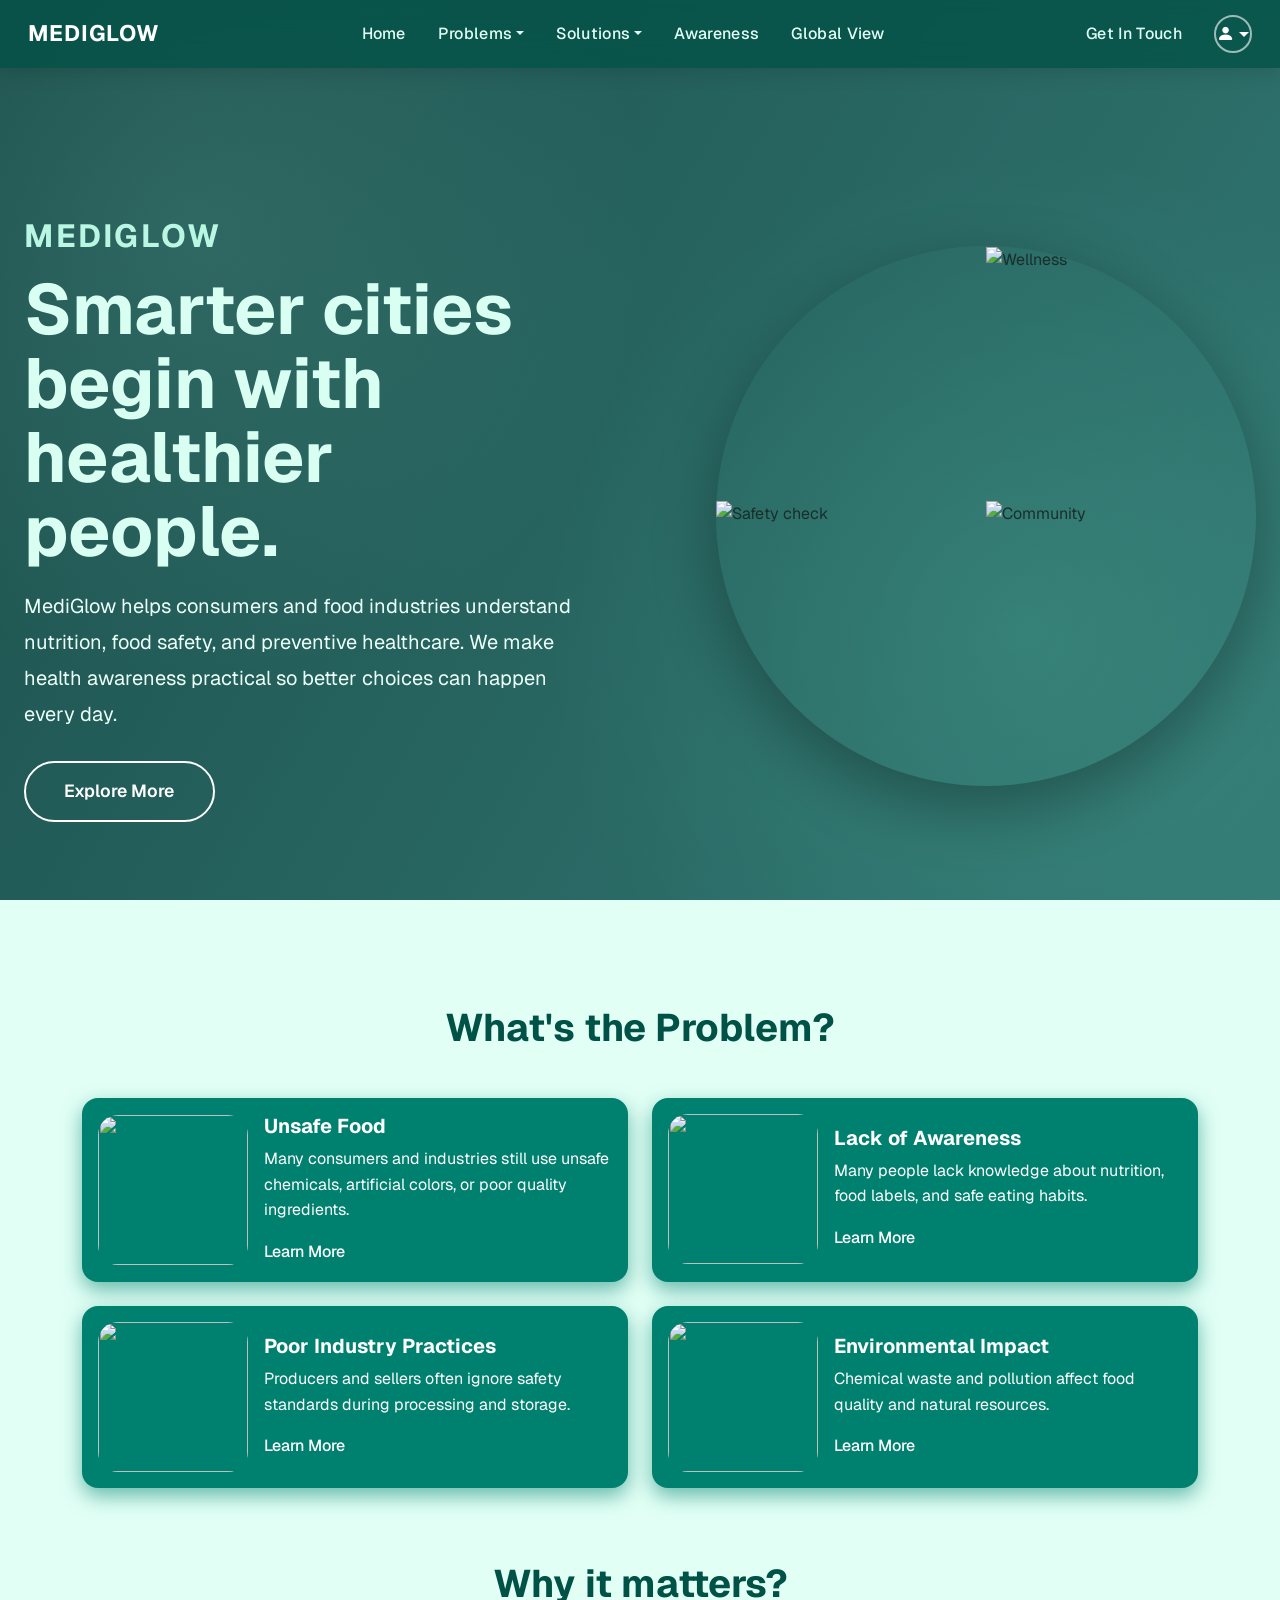
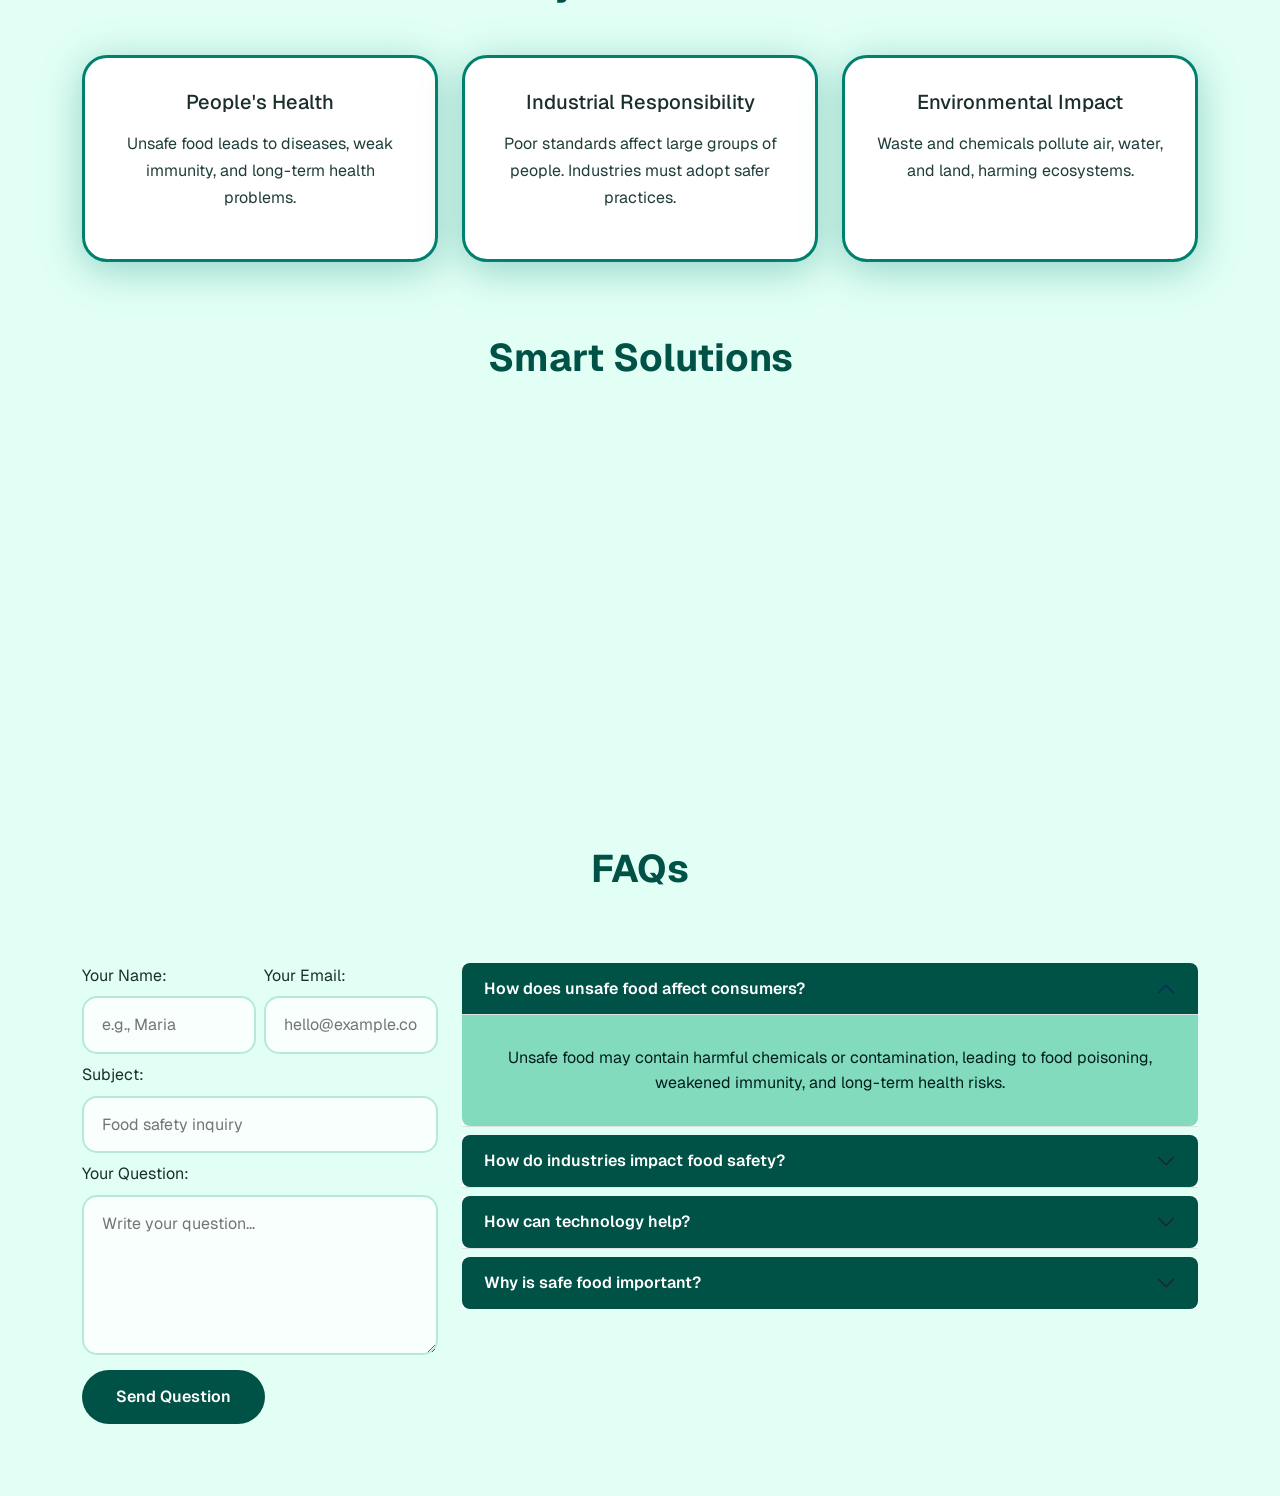
==== commit b2954bb8: "Add files via upload" ====
--- a/index.html
+++ b/index.html
@@ -2,1345 +2,1457 @@
 <html lang="en">
 <head>
     <meta charset="UTF-8">
-    <meta name="viewport" content="width=device-width, initial-scale=1.0">
-    <title>Document</title>
-    <link href="https://cdn.jsdelivr.net/npm/bootstrap@5.3.8/dist/css/bootstrap.min.css" rel="stylesheet" integrity="sha384-sRIl4kxILFvY47J16cr9ZwB07vP4J8+LH7qKQnuqkuIAvNWLzeN8tE5YBujZqJLB" crossorigin="anonymous">
-    <link rel="stylesheet" href="https://cdn.jsdelivr.net/npm/bootstrap-icons@1.13.1/font/bootstrap-icons.min.css">
-    <link rel="preconnect" href="https://fonts.googleapis.com">
-    <link rel="preconnect" href="https://fonts.gstatic.com" crossorigin>
-    <link href="https://fonts.googleapis.com/css2?family=Geist:wght@300;400;500;600;700;800&display=swap" rel="stylesheet">
+    <meta name="viewport" content="width=device-width, initial-scale=1.0, viewport-fit=cover" />
+    <title>MediGlow | Healthier cities, smarter choices</title>
+
+    <link href="https://fonts.googleapis.com/css2?family=Geist:wght@100..900&family=Poppins:wght@300;400;500;600;700;800&display=swap" rel="stylesheet" />
+    <link href="https://cdn.jsdelivr.net/npm/bootstrap@5.3.8/dist/css/bootstrap.min.css" rel="stylesheet" />
+    <link rel="stylesheet" href="https://cdn.jsdelivr.net/npm/bootstrap-icons@1.13.1/font/bootstrap-icons.min.css" />
+    <link href="https://unpkg.com/aos@2.3.1/dist/aos.css" rel="stylesheet" />
+
     <style>
-
-        .theme-radio {
-            position: absolute;
-            opacity: 0;
-            pointer-events: none;
-            width: 0;
-            height: 0;
-        }
-
-        :root,
+        :root {
+            --medi-deep: #063d3a;
+            --medi-mid: #0c5b57;
+            --medi-primary: #005146;
+            --medi-primary-hover: #007563;
+            --medi-mint: #b9f7e3;
+            --medi-soft: #83dbbe;
+            --medi-bg: #e1fff5;
+            --medi-card-bg: #008170;
+            --medi-white: #ffffff;
+            --medi-text: #1a2e2b;
+            --medi-border: #b6e9d7;
+            --medi-focus-ring: rgba(0,81,70,0.25);
+            --medi-nav-bg: rgba(0,81,70,0.75);
+            --medi-nav-link: #e1fff5;
+            --medi-nav-hover: #0ade97;
+            --medi-dropdown-bg: rgba(191,220,210,0.85);
+            --medi-offcanvas-bg: rgba(0,81,70,0.92);
+            --medi-shadow: rgba(0,81,70,0.2);
+            --navbar-height: 68px;
+        }
+
+        * { box-sizing: border-box; margin: 0; padding: 0; }
+
         body {
-            --bs-primary:           #111;
-            --bs-primary-rgb:       17, 17, 17;
-            --bs-link-color:        #111;
-            --bs-link-hover-color:  #444;
-            --bs-focus-ring-color:  rgba(17,17,17,.25);
-            color-scheme: light;
-        }
-
-        .btn-primary {
-            --bs-btn-bg:                    #111;
-            --bs-btn-border-color:          #111;
-            --bs-btn-hover-bg:              #333;
-            --bs-btn-hover-border-color:    #333;
-            --bs-btn-active-bg:             #000;
-            --bs-btn-active-border-color:   #000;
-            --bs-btn-color:                 #fff;
-            --bs-btn-hover-color:           #fff;
-            --bs-btn-active-color:          #fff;
-            --bs-btn-disabled-bg:           #aaa;
-            --bs-btn-disabled-border-color: #aaa;
-        }
-
-        .nav-pills .nav-link.active,
-        .nav-pills .show > .nav-link {
-            background-color: var(--bs-body-color) !important;
-            color:            var(--bs-body-bg)    !important;
-        }
-
-        .form-control:focus,
-        .form-select:focus {
-            border-color: #888;
-            box-shadow:   0 0 0 0.2rem rgba(17,17,17,.12);
-        }
-
-
-        body:has(#th-dark:checked) {
-            color-scheme: dark;
-            --bs-primary:               #eee;
-            --bs-primary-rgb:           238, 238, 238;
-            --bs-link-color:            #ddd;
-            --bs-link-hover-color:      #aaa;
-            --bs-focus-ring-color:      rgba(238,238,238,.25);
-            --bs-body-bg:               #0a0a0a;
-            --bs-body-bg-rgb:           10, 10, 10;
-            --bs-body-color:            #e5e5e5;
-            --bs-body-color-rgb:        229, 229, 229;
-            --bs-secondary-color:       rgba(229,229,229,.6);
-            --bs-secondary-bg:          #161616;
-            --bs-tertiary-color:        rgba(229,229,229,.4);
-            --bs-tertiary-bg:           #111111;
-            --bs-tertiary-bg-rgb:       17, 17, 17;
-            --bs-border-color:          #222222;
-            --bs-border-color-translucent: rgba(255,255,255,.08);
-            --bs-emphasis-color:        #ffffff;
-            --bs-emphasis-color-rgb:    255, 255, 255;
-            --bs-heading-color:         #f0f0f0;
-            --bs-profile-color: #f0f0f0;
-            --bs-profile-bg: rgba(255,255,255,.08);
-            
-        }
-
-        @media (prefers-color-scheme: dark) {
-            body:has(#th-system:checked) {
-                color-scheme: dark;
-                --bs-primary:               #eee;
-                --bs-primary-rgb:           238, 238, 238;
-                --bs-link-color:            #ddd;
-                --bs-link-hover-color:      #aaa;
-                --bs-focus-ring-color:      rgba(238,238,238,.25);
-                --bs-body-bg:               #0a0a0a;
-                --bs-body-bg-rgb:           10, 10, 10;
-                --bs-body-color:            #e5e5e5;
-                --bs-body-color-rgb:        229, 229, 229;
-                --bs-secondary-color:       rgba(229,229,229,.6);
-                --bs-secondary-bg:          #161616;
-                --bs-tertiary-color:        rgba(229,229,229,.4);
-                --bs-tertiary-bg:           #111111;
-                --bs-tertiary-bg-rgb:       17, 17, 17;
-                --bs-border-color:          #222222;
-                --bs-border-color-translucent: rgba(255,255,255,.08);
-                --bs-emphasis-color:        #ffffff;
-                --bs-emphasis-color-rgb:    255, 255, 255;
-                --bs-heading-color:         #f0f0f0;
-                --bs-profile-color: #f0f0f0;
-                --bs-profile-bg: rgba(255, 255, 255, 0.355);
-            }
-        }
-
-        /* ── btn-primary dark ── */
-        body:has(#th-dark:checked) .btn-primary {
-            --bs-btn-bg:                  #eee;
-            --bs-btn-border-color:        #eee;
-            --bs-btn-hover-bg:            #ccc;
-            --bs-btn-hover-border-color:  #ccc;
-            --bs-btn-active-bg:           #fff;
-            --bs-btn-active-border-color: #fff;
-            --bs-btn-color:               #0a0a0a;
-            --bs-btn-hover-color:         #0a0a0a;
-            --bs-btn-active-color:        #0a0a0a;
-        }
-        @media (prefers-color-scheme: dark) {
-            body:has(#th-system:checked) .btn-primary {
-                --bs-btn-bg:                  #eee;
-                --bs-btn-border-color:        #eee;
-                --bs-btn-hover-bg:            #ccc;
-                --bs-btn-hover-border-color:  #ccc;
-                --bs-btn-active-bg:           #fff;
-                --bs-btn-active-border-color: #fff;
-                --bs-btn-color:               #0a0a0a;
-                --bs-btn-hover-color:         #0a0a0a;
-                --bs-btn-active-color:        #0a0a0a;
-            }
-        }
-
-
-        body:has(#th-dark:checked) .modal-content {
-            background-color: #0e0e0e;
-            border-color:     #1e1e1e;
-            box-shadow:       0 8px 32px rgba(0,0,0,.6);
-        }
-        @media (prefers-color-scheme: dark) {
-            body:has(#th-system:checked) .modal-content {
-                background-color: #0e0e0e;
-                border-color:     #1e1e1e;
-                box-shadow:       0 8px 32px rgba(0,0,0,.6);
-            }
-        }
-
-
-        body:has(#th-dark:checked) .offcanvas {
-            background-color: #0e0e0e;
-            border-color:     #1a1a1a;
-        }
-        @media (prefers-color-scheme: dark) {
-            body:has(#th-system:checked) .offcanvas {
-                background-color: #0e0e0e;
-                border-color:     #1a1a1a;
-            }
-        }
-
-        body:has(#th-dark:checked) .dropdown-menu {
-            background-color:          #0e0e0e;
-            border-color:              #1e1e1e;
-            box-shadow:                0 4px 24px rgba(0,0,0,.5);
-            --bs-dropdown-link-color:  rgba(229,229,229,.8);
-            --bs-dropdown-link-hover-color: #e5e5e5;
-            --bs-dropdown-link-hover-bg:    #1a1a1a;
-        }
-        @media (prefers-color-scheme: dark) {
-            body:has(#th-system:checked) .dropdown-menu {
-                background-color:          #0e0e0e;
-                border-color:              #1e1e1e;
-                box-shadow:                0 4px 24px rgba(0,0,0,.5);
-                --bs-dropdown-link-color:  rgba(229,229,229,.8);
-                --bs-dropdown-link-hover-color: #e5e5e5;
-                --bs-dropdown-link-hover-bg:    #1a1a1a;
-            }
-        }
-
-
-        body:has(#th-dark:checked) .form-control,
-        body:has(#th-dark:checked) .form-select {
-            background-color: #0a0a0a;
-            border-color:     #222;
-            color:            #e5e5e5;
-        }
-        body:has(#th-dark:checked) .form-control:focus,
-        body:has(#th-dark:checked) .form-select:focus {
-            border-color: #444;
-            box-shadow:   0 0 0 0.2rem rgba(238,238,238,.08);
-        }
-        body:has(#th-dark:checked) .input-group-text {
-            background-color: #111;
-            border-color:     #222;
-            color:            #888;
-        }
-        @media (prefers-color-scheme: dark) {
-            body:has(#th-system:checked) .form-control,
-            body:has(#th-system:checked) .form-select {
-                background-color: #0a0a0a;
-                border-color:     #222;
-                color:            #e5e5e5;
-            }
-            body:has(#th-system:checked) .form-control:focus,
-            body:has(#th-system:checked) .form-select:focus {
-                border-color: #444;
-                box-shadow:   0 0 0 0.2rem rgba(238,238,238,.08);
-            }
-            body:has(#th-system:checked) .input-group-text {
-                background-color: #111;
-                border-color:     #222;
-                color:            #888;
-            }
-        }
-
-        body:has(#th-dark:checked) .btn-close {
-            filter: invert(1) grayscale(100%) brightness(200%);
-        }
-        @media (prefers-color-scheme: dark) {
-            body:has(#th-system:checked) .btn-close {
-                filter: invert(1) grayscale(100%) brightness(200%);
-            }
-        }
-
-        body:has(#th-dark:checked) .auth-social-btn:not(.btn-dark-fill) svg[fill="#000"],
-        body:has(#th-dark:checked) .auth-social-btn:not(.btn-dark-fill) svg[stroke="#000"] {
-            fill:   #e5e5e5;
-            stroke: #e5e5e5;
-        }
-        @media (prefers-color-scheme: dark) {
-            body:has(#th-system:checked) .auth-social-btn:not(.btn-dark-fill) svg[fill="#000"],
-            body:has(#th-system:checked) .auth-social-btn:not(.btn-dark-fill) svg[stroke="#000"] {
-                fill:   #e5e5e5;
-                stroke: #e5e5e5;
-            }
-        }
-
-
-        .theme-switcher {
-            display:    flex;
-            align-items: center;
-            background: var(--bs-tertiary-bg, #f0f0f0);
-            border:     1px solid var(--bs-border-color, #e5e5e5);
-            border-radius: 8px;
-            padding:    3px;
-            gap:        2px;
-        }
-
-        .theme-btn {
-            display:         flex;
-            align-items:     center;
-            justify-content: center;
-            width:           28px;
-            height:          28px;
-            border-radius:   5px;
-            cursor:          pointer;
-            color:           var(--bs-secondary-color, rgba(17,17,17,.6));
-            transition:      background 0.15s, color 0.15s;
-            padding:         0;
-            user-select:     none;
-            margin:          0;
-        }
-        .theme-btn svg { display: block; flex-shrink: 0; }
-        .theme-btn:hover {
-            background: var(--bs-secondary-bg, #f5f5f5);
-            color:      var(--bs-body-color, #111);
-        }
-
-        /* Active state — which button matches the checked radio */
-        body:has(#th-light:checked)  label.theme-btn[for="th-light"],
-        body:has(#th-system:checked) label.theme-btn[for="th-system"],
-        body:has(#th-dark:checked)   label.theme-btn[for="th-dark"] {
-            background: var(--bs-body-bg, #fff);
-            color:      var(--bs-body-color, #111);
-            box-shadow: 0 1px 3px rgba(0,0,0,.12);
-        }
-        body:has(#th-dark:checked) label.theme-btn[for="th-dark"] {
-            box-shadow: 0 1px 3px rgba(0,0,0,.4);
-        }
-        @media (prefers-color-scheme: dark) {
-            body:has(#th-system:checked) label.theme-btn[for="th-system"] {
-                box-shadow: 0 1px 3px rgba(0,0,0,.4);
-            }
-        }
-
-        /* Mobile theme row */
-        .mobile-theme-row {
-            display:         flex;
-            align-items:     center;
-            justify-content: center;
-            gap:             8px;
-            padding:         8px 0;
-        }
-        .mobile-theme-row .theme-btn {
-            width:         36px;
-            height:        36px;
-            border:        1px solid var(--bs-border-color, #e5e5e5);
-            border-radius: 8px;
-        }
-        .mobile-theme-row .theme-switcher {
-            padding: 4px;
-            gap:     4px;
-        }
-
-        /* ══════════════════════════════════════════════════════════════
-           NAVBAR
-           ══════════════════════════════════════════════════════════════ */
-        body { font-family: 'Geist', sans-serif; }
-
-        .top-navbar {
-            background:    var(--bs-body-bg, #fff);
-            border-bottom: 1px solid var(--bs-border-color, #e5e5e5);
-            padding:       0 1.5rem;
-            height:        56px;
-            display:       flex;
-            align-items:   center;
-            position:      relative;
-            transition:    background 0.2s, border-color 0.2s;
-        }
-
-        .brand-mark {
-            display:         flex;
-            align-items:     center;
-            gap:             8px;
-            text-decoration: none;
-            color:           var(--bs-body-color, #111);
-            font-weight:     700;
-            font-size:       1.5rem;
-            letter-spacing:  -0.02em;
-            flex-shrink:     0;
-        }
-        .brand-mark:hover { color: var(--bs-body-color, #111); }
-
-        .nav-center { display: none; }
-        @media (min-width: 992px) {
-            .nav-center {
-                position:   absolute;
-                left:       50%;
-                transform:  translateX(-50%);
-                display:    flex;
-                align-items: center;
-                gap:        1rem;
-            }
-        }
-
-        .desktop-nav { display: flex; align-items: center; }
-        .desktop-nav .nav-link {
-            color:          var(--bs-secondary-color, rgba(17,17,17,.6));
-            font-size:      0.875rem;
-            padding:        6px 10px;
-            border-radius:  6px;
-            transition:     background 0.15s, color 0.15s;
-            white-space:    nowrap;
-        }
-        .desktop-nav .nav-link:hover {
-            background: var(--bs-tertiary-bg, #f0f0f0);
-            color:      var(--bs-body-color, #111);
-        }
-        .desktop-nav .dropdown-menu {
-            border:        1px solid var(--bs-border-color, #e5e5e5);
-            border-radius: 8px;
-            box-shadow:    0 4px 16px rgba(0,0,0,.08);
-            padding:       4px;
-            min-width:     140px;
-        }
-        .desktop-nav .dropdown-item {
-            font-size:     0.875rem;
-            color:         var(--bs-secondary-color, rgba(17,17,17,.6));
-            border-radius: 5px;
-            padding:       7px 12px;
-        }
-        .desktop-nav .dropdown-item:hover {
-            background: var(--bs-tertiary-bg, #f0f0f0);
-            color:      var(--bs-body-color, #111);
-        }
-
-        .nav-auth {
-            display:     flex;
-            align-items: center;
-            gap:         6px;
-            margin-left: auto;
-        }
-        .nav-auth a {
-            font-size:       0.875rem;
-            font-weight:     600;
-            padding:         5px 12px;
-            border-radius:   6px;
-            text-decoration: none;
-            cursor:          pointer;
-        }
-        .nav-auth .btn-ghost {
-            color:  var(--bs-body-color, #111);
-            border: 1px solid var(--bs-border-color, #e5e5e5);
-        }
-        .nav-auth .btn-ghost:hover {
-            background: var(--bs-tertiary-bg, #f0f0f0);
-        }
-        .nav-auth .btn-solid {
-            background: var(--bs-body-color, #111);
-            color:      var(--bs-body-bg, #fff);
-        }
-        .nav-auth .btn-solid:hover { opacity: 0.82; }
-
-        .mobile-toggle,
-        .mobile-sidebar-btn {
-            background: none;
-            border:     none;
-            color:      var(--bs-body-color, #111);
-            padding:    6px;
-            cursor:     pointer;
-            line-height: 1;
-            display:    flex;
-            align-items: center;
-        }
-        .mobile-toggle { margin-left: auto; }
-
-        /* ══════════════════════════════════════════════════════════════
-           AUTH STATE — logged in / logged out
-           ══════════════════════════════════════════════════════════════ */
-
-        /* Logged-out: show by default */
-        .logged_out { display: flex; }
-        /* Logged-in desktop: hidden by default */
-        .logged_in_lg { display: none; }
-        /* Logged-in mobile: hidden by default */
-        .logged_in_sm { display: none !important; }
-
-        /* When logged in radio is checked */
-        body:has(#auth-logged:checked) .logged_out    { display: none !important; }
-        body:has(#auth-logged:checked) .logged_in_lg  { display: flex; }
-        body:has(#auth-logged:checked) .logged_in_sm  { display: flex !important; }
-
-        /* Hide desktop avatar on mobile */
-        @media (max-width: 991.98px) {
-            .logged_in_lg { display: none !important; }
-        }
-
-        /* ══════════════════════════════════════════════════════════════
-           OFFCANVAS NAV
-           ══════════════════════════════════════════════════════════════ */
-        #offcanvas_nav { max-width: 280px; }
-        #offcanvas_nav .offcanvas-header {
-            border-bottom: 1px solid var(--bs-border-color, #e5e5e5);
-            padding:       1rem 1.25rem;
-        }
-        #offcanvas_nav .nav-link {
-            color:         var(--bs-secondary-color, rgba(17,17,17,.6));
-            font-size:     0.9rem;
-            padding:       9px 4px;
-            border-bottom: 1px solid var(--bs-border-color, #e5e5e5);
-        }
-        #offcanvas_nav .nav-link:last-child { border-bottom: none; }
-        #offcanvas_nav .nav-link:hover      { color: var(--bs-body-color, #111); }
-        #offcanvas_nav hr { margin: 8px 0; border-color: var(--bs-border-color, #e5e5e5); }
-
-        /* ══════════════════════════════════════════════════════════════
-           SIDEBAR & TABS
-           ══════════════════════════════════════════════════════════════ */
-        .sidebar { width: 230px; min-width: 230px; }
-
-        .tab_bar .nav-link {
-            color:         var(--bs-secondary-color, rgba(17,17,17,.6));
-            border-radius: 6px;
-            margin:        4px 0;
-            padding:       10px 12px;
-            transition:    background 0.2s ease, color 0.2s ease;
-        }
-        .tab_bar .nav-link:hover   { background: var(--bs-secondary-bg, #f5f5f5); }
-        .tab_bar .nav-link.active  {
-            background: var(--bs-body-color, #111);
-            color:      var(--bs-body-bg, #fff);
-        }
-
-        .tab-content {
-            background:    var(--bs-body-bg, #fff);
-            padding:       25px;
-            border-radius: 6px;
-            border:        1px solid var(--bs-border-color, #e5e5e5);
-        }
-        .tab-pane h2 {
-            display:        inline-block;
-            padding-bottom: 6px;
-            border-bottom:  2px solid var(--bs-border-color, #e5e5e5);
-        }
-
-        #offcanvas_id { width: 230px; }
-
-        /* ══════════════════════════════════════════════════════════════
-           AUTH MODALS
-           ══════════════════════════════════════════════════════════════ */
-        #modal_login .modal-dialog,
-        #modal_register .modal-dialog { max-width: 380px; }
-
-        #modal_login .modal-content,
-        #modal_register .modal-content {
-            border:        none;
-            border-radius: 16px;
-            overflow:      hidden;
-            box-shadow:    0 16px 70px rgba(0,0,0,.15);
-        }
-
-        #modal_login .modal-body,
-        #modal_register .modal-body { padding: 32px 36px 24px; }
-
-        @media (max-width: 575.98px) {
-            #modal_login .modal-body,
-            #modal_register .modal-body { padding: 24px 20px 20px; }
-        }
-
-        .auth-title {
-            font-size:      2rem;
-            font-weight:    500;
-            letter-spacing: -0.04em;
-            color:          var(--bs-body-color, #111);
-            text-align:     center;
-            margin-bottom:  28px;
-        }
-
-        .auth-email-input {
-            width:        100%;
-            border:       1px solid var(--bs-border-color, #e5e5e5);
-            border-radius: 12px;
-            padding:      12px 16px;
-            font-size:    0.925rem;
-            font-family:  'Geist', sans-serif;
-            color:        var(--bs-body-color, #111);
-            background:   var(--bs-body-bg, #fff);
-            outline:      none;
-            transition:   border-color 0.2s, background 0.2s;
-        }
-        .auth-email-input::placeholder { color: var(--bs-secondary-color, rgba(17,17,17,.5)); }
-        .auth-email-input:focus        { border-color: #888; }
-
-        .auth-email-btn {
-            display:      block;
-            width:        100%;
-            background:   var(--bs-body-color, #111);
-            color:        var(--bs-body-bg, #fff);
-            border:       none;
-            border-radius: 12px;
-            padding:      12px 16px;
-            font-size:    0.925rem;
-            font-weight:  600;
-            font-family:  'Geist', sans-serif;
-            cursor:       pointer;
-            transition:   opacity 0.15s;
-            margin-top:   10px;
-            text-align:   center;
-            text-decoration: none;
-        }
-        .auth-email-btn:hover { opacity: 0.82; }
-
-        .auth-divider {
-            border:        none;
-            border-top:    1px solid var(--bs-border-color, #e5e5e5);
-            margin:        24px 0;
-        }
-
-        .auth-social-btn {
-            width:           100%;
-            display:         flex;
-            align-items:     center;
-            justify-content: center;
-            gap:             10px;
-            background:      var(--bs-body-bg, #fff);
-            border:          1px solid var(--bs-border-color, #e5e5e5);
-            border-radius:   12px;
-            padding:         12px 16px;
-            font-size:       0.925rem;
-            font-weight:     500;
-            font-family:     'Geist', sans-serif;
-            color:           var(--bs-body-color, #111);
-            cursor:          pointer;
-            transition:      background 0.15s, border-color 0.15s;
-        }
-        .auth-social-btn:hover {
-            background:   var(--bs-tertiary-bg, #f0f0f0);
-            border-color: var(--bs-secondary-color, rgba(17,17,17,.4));
-        }
-        .auth-social-btn + .auth-social-btn { margin-top: 10px; }
-
-        /* GitHub in register — stays dark in both light & dark themes */
-        .auth-social-btn.btn-dark-fill {
-            background:   #111;
-            color:        #fff;
-            border-color: #111;
-        }
-        .auth-social-btn.btn-dark-fill:hover {
-            background:   #222;
-            border-color: #222;
-        }
-
-        .auth-email-link { text-align: center; margin-top: 22px; }
-        .auth-email-link a {
-            color:           #0070f3;
-            font-size:       0.925rem;
-            font-weight:     500;
-            text-decoration: none;
-        }
-        .auth-email-link a:hover { text-decoration: underline; }
-
-        .auth-signup-link {
-            text-align:  center;
-            margin-top:  20px;
-            font-size:   0.9rem;
-            color:       var(--bs-secondary-color, rgba(17,17,17,.6));
-        }
-        .auth-signup-link a {
-            color:           #0070f3;
-            font-weight:     600;
-            text-decoration: none;
-        }
-        .auth-signup-link a:hover { text-decoration: underline; }
-
-        .auth-footer {
-            text-align: center;
-            padding:    16px 36px 22px;
-        }
-        .auth-footer a {
-            color:           var(--bs-secondary-color, rgba(17,17,17,.5));
-            font-size:       0.8rem;
-            text-decoration: none;
-            margin:          0 10px;
-        }
-        .auth-footer a:hover { color: var(--bs-body-color, #111); }
-
-        .auth-close-btn {
-            position:      absolute;
-            top:           16px;
-            right:         16px;
-            background:    none;
-            border:        none;
-            color:         var(--bs-secondary-color, rgba(17,17,17,.5));
-            font-size:     1.2rem;
-            cursor:        pointer;
-            z-index:       10;
-            width:         32px;
-            height:        32px;
-            display:       flex;
-            align-items:   center;
-            justify-content: center;
-            border-radius: 8px;
-            transition:    background 0.15s, color 0.15s;
-        }
-        .auth-close-btn:hover {
-            background: var(--bs-tertiary-bg, #f0f0f0);
-            color:      var(--bs-body-color, #111);
-        }
-
-        /* ══════════════════════════════════════════════════════════════
-           FOOTER
-           ══════════════════════════════════════════════════════════════ */
-        .site-footer {
-            background:    var(--bs-body-bg, #fff);
-            border-top:    1px solid var(--bs-border-color, #e5e5e5);
-            padding-top:   3.5rem;
-            padding-bottom: 0;
-            font-family:   'Geist', sans-serif;
-            color:         var(--bs-body-color, #111);
-            transition:    background 0.2s, border-color 0.2s, color 0.2s;
-        }
-
-        .footer-heading {
-            font-size:      0.7rem;
-            font-weight:    600;
-            text-transform: uppercase;
-            letter-spacing: 0.08em;
-            color:          var(--bs-body-color, #111);
-            margin-bottom:  1rem;
-            font-family:    'Geist', monospace;
-        }
-
-        .footer-links {
-            list-style: none;
-            padding:    0;
-            margin:     0;
-        }
-        .footer-links li { margin-bottom: 0.55rem; }
-        .footer-links a {
-            color:           var(--bs-secondary-color, rgba(17,17,17,.55));
-            text-decoration: none;
-            font-size:       0.875rem;
-            transition:      color 0.15s;
-        }
-        .footer-links a:hover {
-            color: var(--bs-body-color, #111);
-        }
-
-        .footer-badge {
-            display:       inline-block;
-            font-size:     0.6rem;
-            font-weight:   600;
-            text-transform: uppercase;
-            letter-spacing: 0.04em;
-            padding:       1px 5px;
-            border:        1px solid var(--bs-border-color, #ddd);
-            border-radius: 4px;
-            color:         var(--bs-secondary-color, rgba(17,17,17,.55));
-            margin-left:   6px;
-            vertical-align: middle;
-            line-height:   1.4;
-        }
-
-        .footer-divider {
-            border:     none;
-            border-top: 1px solid var(--bs-border-color, #e5e5e5);
-            margin:     2.5rem 0 0 0;
-        }
-
-        .footer-bottom {
-            display:         flex;
-            align-items:     center;
-            justify-content: space-between;
-            padding:         1rem 0;
-            flex-wrap:       wrap;
-            gap:             12px;
-        }
-
-        .footer-status {
-            display:     flex;
-            align-items: center;
-            gap:         8px;
-            font-size:   0.75rem;
-            font-family: 'Geist', monospace;
+            background-color: var(--medi-bg);
+            font-family: 'Geist', 'Poppins', system-ui, -apple-system, 'Segoe UI', Roboto, sans-serif;
+            color: var(--medi-text);
+            padding-top: var(--navbar-height);
+            line-height: 1.6;
+        }
+
+        h1, h2, h3, h4, h5, h6,
+        p, li, a, button, input, textarea,
+        .brand, .hero-title, .hero-copy, .hero-btn,
+        .problem_title, .problem_sub_title, .problem_link,
+        .matter_title, .matter_sub_title, .matter_content,
+        .solution_title, .solution_sub_title, .solution_content,
+        .solution_btn, .faq_title, .form-label,
+        .accordion-button, .accordion-body,
+        .modal-title, .form_boxes, .nav_link_color,
+        .navbar_brand_name {
+            font-family: inherit;
+        }
+
+        /* ---------- NAVBAR ---------- */
+        .navbar {
+            position: fixed; top: 0; left: 0; right: 0;
+            z-index: 1050;
+            background-color: var(--medi-nav-bg);
+            backdrop-filter: blur(12px);
+            -webkit-backdrop-filter: blur(12px);
+            min-height: var(--navbar-height);
+            box-shadow: 0 2px 20px rgba(0,0,0,0.15);
+        }
+        .navbar_brand_name {
+            color: #fff;
+            font-weight: 700;
+            font-size: 1.4rem;
             letter-spacing: 0.04em;
             text-transform: uppercase;
-            color:       var(--bs-secondary-color, rgba(17,17,17,.55));
-        }
-        .footer-status-dot {
-            width:         8px;
-            height:        8px;
+        }
+        .navbar-brand:hover .navbar_brand_name { color: var(--medi-mint); }
+        .nav_link_color {
+            color: var(--medi-nav-link) !important;
+            font-weight: 500;
+            letter-spacing: 0.02em;
+            padding: 0.5rem 1rem !important;
+            font-size: 1rem;
+        }
+        .nav_link_color:hover,
+        .nav_link_color:focus-visible {
+            color: var(--medi-nav-hover) !important;
+        }
+        .dropdown_menu_for_nav_items {
+            background-color: var(--medi-dropdown-bg);
+            backdrop-filter: blur(10px);
+            width: 600px;
+            border-radius: 16px;
+            border: 1px solid rgba(255,255,255,0.25);
+            box-shadow: 0 12px 40px rgba(0,0,0,0.2);
+            padding: 0.5rem;
+        }
+        .dropdown_menu_for_nav_items_sm {
+            background-color: var(--medi-dropdown-bg);
+            backdrop-filter: blur(10px);
+            width: 280px;
+            border-radius: 16px;
+            border: 1px solid rgba(255,255,255,0.25);
+            box-shadow: 0 12px 40px rgba(0,0,0,0.2);
+            padding: 0.5rem;
+        }
+        .dropdown_menu_for_profile {
+            background-color: rgba(191,220,210,0.9);
+            backdrop-filter: blur(10px);
+            width: 200px;
+            border-radius: 14px;
+            border: 1px solid rgba(255,255,255,0.25);
+            box-shadow: 0 8px 30px rgba(0,0,0,0.18);
+        }
+        .dropdown_text_icon_box {
+            border: 2px solid var(--medi-primary);
+            border-radius: 12px;
+            width: 40px; height: 40px;
+            display: flex;
+            align-items: center;
+            justify-content: center;
+            color: var(--medi-primary);
+            transition: all 0.25s;
+        }
+        .dropdown-item {
+            border-radius: 10px;
+            padding: 0.6rem 0.8rem;
+        }
+        .dropdown-item:hover {
+            background-color: rgba(0,81,70,0.12);
+        }
+        .dropdown-item:hover .dropdown_text_icon_box {
+            background-color: var(--medi-primary);
+            color: #fff;
+        }
+
+        .offcanva_for_small_devices {
+            background-color: var(--medi-offcanvas-bg);
+            backdrop-filter: blur(16px);
+        }
+        .offcanva_header_for_navbar {
+            background-color: var(--medi-primary);
+        }
+        .navbar-toggler {
+            border: 2px solid rgba(255,255,255,0.5);
+            border-radius: 10px;
+        }
+        .navbar-toggler-icon {
+            filter: brightness(0) invert(1);
+        }
+
+        .logged_in_lg { display: none; }
+        .logged_in_sm { display: none !important; }
+        body:has(#auth-logged:checked) .logged_in_lg { display: flex; }
+        body:has(#auth-logged:checked) .logged_out { display: none !important; }
+        body:has(#auth-logged:checked) .logged_in_sm { display: flex !important; }
+
+        .nav-user-icon-btn {
+            display: flex;
+            align-items: center;
+            justify-content: center;
+            width: 38px; height: 38px;
             border-radius: 50%;
-            background:    #22c55e;
-            flex-shrink:   0;
-        }
-
-        .footer-social-link {
-            color:           var(--bs-secondary-color, rgba(17,17,17,.5));
+            background: transparent;
+            border: 2px solid rgba(255,255,255,0.6);
+            color: #fff;
             text-decoration: none;
-            font-size:       0.875rem;
-            display:         inline-flex;
-            align-items:     center;
-            gap:             6px;
-            transition:      color 0.15s;
-        }
-        .footer-social-link:hover {
-            color: var(--bs-body-color, #111);
-        }
-
-        .footer-brand-col {
-            display:        flex;
-            flex-direction: column;
-            align-items:    flex-start;
-        }
-        .footer-brand-mark {
-            font-size:      1.75rem;
-            font-weight:    800;
-            letter-spacing: -0.03em;
-            color:          var(--bs-body-color, #111);
+            font-size: 1.1rem;
+        }
+        .nav-user-icon-btn:hover {
+            background: rgba(255,255,255,0.15);
+            border-color: #fff;
+            color: #fff;
+        }
+
+        /* ---------- PAGE SWITCHING (pure CSS) ---------- */
+        .page-content {
+            display: none;
+        }
+        #page-home { display: block; }
+        .page-content:target { display: block; }
+        body:has(.page-content:target) #page-home { display: none; }
+
+        /* ---------- UNIVERSAL CARD & SECTION STYLES ---------- */
+        .section-title {
+            text-align: center;
+            font-weight: 700;
+            font-size: 2.4rem;
+            color: var(--medi-primary);
+            margin: 3rem 0 1.5rem;
+        }
+        .card-hover { transition: transform 0.3s, box-shadow 0.3s; }
+        .card-hover:hover { transform: translateY(-6px); box-shadow: 0 15px 30px rgba(0,81,70,0.2); }
+
+        /* ---------- HOME PAGE ---------- */
+        .hero {
+            min-height: 100vh;
+            display: grid;
+            align-items: center;
+            position: relative;
+            isolation: isolate;
+            padding: 7rem 1.5rem 3rem;
+            margin-top: calc(-1 * var(--navbar-height));
+            padding-top: calc(7rem + var(--navbar-height));
+            background: radial-gradient(circle at 15% 25%, rgba(185,247,227,0.1), transparent 36%),
+                        radial-gradient(circle at 80% 70%, rgba(116,255,217,0.12), transparent 40%),
+                        linear-gradient(120deg, rgba(6,61,58,0.9), rgba(12,91,87,0.82)),
+                        url("https://images.unsplash.com/photo-1584982751601-97dcc096659c?auto=format&fit=crop&w=1600&q=80") center / cover no-repeat;
+        }
+        .hero-inner {
+            width: min(1250px, 100%);
+            margin: 0 auto;
+            display: grid;
+            gap: 6rem;
+            align-items: center;
+            grid-template-columns: 1fr 1fr;
+        }
+        .brand {
+            color: var(--medi-mint);
+            font-size: clamp(1.3rem, 1.2rem + 1vw, 2rem);
+            font-weight: 700;
+            letter-spacing: 0.08em;
+            text-transform: uppercase;
+            margin-bottom: 0.75rem;
+            opacity: 0;
+            transform: translateY(14px);
+            animation: riseIn 900ms ease forwards;
+        }
+        .hero-title {
+            font-size: clamp(2.4rem, 1.6rem + 3.5vw, 4.5rem);
+            line-height: 1.05;
+            font-weight: 700;
+            color: #d8fff2;
+            margin-bottom: 1.2rem;
+            opacity: 0;
+            transform: translateY(18px);
+            animation: riseIn 920ms 90ms ease forwards;
+        }
+        .hero-copy {
+            max-width: 60ch;
+            color: #ebfff8;
+            font-size: clamp(1.1rem, 1rem + 0.4vw, 1.25rem);
+            line-height: 1.8;
+            margin-bottom: 1.8rem;
+            opacity: 0;
+            transform: translateY(18px);
+            animation: riseIn 920ms 180ms ease forwards;
+        }
+        .hero-btn {
+            display: inline-flex;
+            align-items: center;
+            justify-content: center;
+            padding: 0.9rem 2.4rem;
+            border: 2px solid #fff;
+            border-radius: 999px;
+            color: #fff;
             text-decoration: none;
-            line-height:    1;
-        }
-        .footer-brand-mark:hover { color: var(--bs-body-color, #111); }
-
-        @media (max-width: 767.98px) {
-            .footer-grid {
-                gap: 2rem !important;
-            }
-            .footer-bottom {
-                justify-content: center;
-                flex-direction: column;
-                text-align: center;
-            }
-        }
-        /* ══════════════════════════════════════════════════════════════
-           profile
-           ══════════════════════════════════════════════════════════════ */
-        .profile_menu .dropdown_profile_log_out:active {
-            --bs-profile-log-out-bg: rgb(236, 236, 236);
-            --bs-profile-log-out-color: rgb(255, 0, 0);
-            background-color: var(--bs-profile-log-out-bg) !important;
-            color: var(--bs-profile-log-out-color) !important;
-        }
-        .profile_menu .dropdown_profile:active {
-            --bs-profile-bg: rgb(236, 236, 236);
-            --bs-profile-color: rgb(0, 0, 0);
-            background-color: var(--bs-profile-bg) !important;
-            color: var(--bs-profile-color) !important;
+            font-weight: 600;
+            font-size: 1.1rem;
+            transition: all 220ms;
+            opacity: 0;
+            transform: translateY(18px);
+            animation: riseIn 920ms 280ms ease forwards;
+        }
+        .hero-btn:hover {
+            background-color: #fff;
+            color: var(--medi-mid);
+            transform: translateY(-2px);
+            box-shadow: 0 8px 20px rgba(0,0,0,0.2);
+        }
+        .circle-gallery {
+            width: min(78vw, 540px);
+            aspect-ratio: 1;
+            border-radius: 50%;
+            overflow: hidden;
+            margin-left: auto;
+            box-shadow: 0 22px 64px rgba(0,0,0,0.33);
+            opacity: 0;
+            animation: fadeSpinIn 1200ms 120ms ease forwards;
+        }
+        .quarter {
+            position: absolute;
+            width: 50%; height: 50%;
+            overflow: hidden;
+        }
+        .quarter img { width: 100%; height: 100%; object-fit: cover; }
+        .quarter.tl { top: 0; left: 0; }
+        .quarter.tr { top: 0; right: 0; }
+        .quarter.bl { bottom: 0; left: 0; }
+        .quarter.br { bottom: 0; right: 0; }
+
+        .problem_cards {
+            background-color: var(--medi-card-bg);
+            box-shadow: 0 8px 20px rgba(0,129,112,0.55);
+            border-radius: 1rem;
+            height: 100%;
+            color: white;
+        }
+        .problem_cards:hover { transform: translateY(-5px); box-shadow: 0 15px 30px rgba(0,129,112,0.65); }
+        .problem_img { width: 150px; height: 150px; object-fit: cover; border-radius: 20px; }
+        .problem_link {
+            color: white;
+            text-decoration: none;
+            font-weight: 500;
+        }
+        .problem_link::after {
+            content: "";
+            display: block;
+            width: 0; height: 2px;
+            background: white;
+            transition: width 0.3s;
+        }
+        .problem_link:hover::after { width: 100%; }
+
+        .matter_card {
+            border-radius: 25px;
+            border: 3px solid var(--medi-card-bg);
+            box-shadow: 0 8px 40px rgba(0,129,112,0.35);
+            background: #fff;
+            padding: 2rem 1.8rem;
+            height: 100%;
+            transition: transform 0.3s, box-shadow 0.3s;
+        }
+        .matter_card:hover {
+            transform: translateY(-8px);
+            box-shadow: 0 18px 45px rgba(0,129,112,0.4);
+        }
+        .matter_content {
+            line-height: 1.7;
+            color: #1f3e3a;
+            font-weight: 400;
+            text-align: center;
+        }
+
+        .solution_card {
+            position: relative;
+            background-color: var(--medi-soft);
+            border: 3px solid var(--medi-primary);
+            margin-top: 50px;
+            padding: 80px 30px 35px;
+            text-align: center;
+            height: 100%;
+            border-radius: 32px;
+            transition: transform 0.3s, box-shadow 0.3s;
+        }
+        .solution_card:hover {
+            transform: translateY(-10px);
+            box-shadow: 0 15px 30px rgba(0,88,79,0.3);
+        }
+        .solution_icon {
+            position: absolute;
+            top: -45px; left: 50%;
+            transform: translateX(-50%);
+            width: 100px; height: 100px;
+            border-radius: 50%;
+            background: var(--medi-soft);
+            border: 3px solid var(--medi-primary);
+            font-size: 45px;
+            color: var(--medi-primary);
+            display: flex;
+            align-items: center;
+            justify-content: center;
+        }
+        .solution_btn {
+            margin-top: 20px;
+            background: var(--medi-primary);
+            color: white;
+            border: none;
+            padding: 12px 34px;
+            border-radius: 30px;
+            font-weight: 600;
+            transition: all 0.2s;
+        }
+        .solution_btn:hover {
+            background: var(--medi-primary-hover);
+            transform: translateY(-3px);
+            box-shadow: 0 10px 20px var(--medi-shadow);
+        }
+
+        .accordion-button {
+            background-color: var(--medi-primary) !important;
+            color: white !important;
+            border-radius: 8px !important;
+            font-weight: 600;
+            padding: 16px 22px;
+        }
+        .accordion-button:not(.collapsed) { border-radius: 8px 8px 0 0 !important; }
+        .accordion-body {
+            background-color: var(--medi-soft);
+            color: #001f1c;
+            text-align: center;
+            padding: 30px 24px;
+            border-radius: 0 0 8px 8px;
+        }
+
+        .form_boxes {
+            border-radius: 15px;
+            border: 2px solid var(--medi-border);
+            padding: 14px 18px;
+            width: 100%;
+            background: #f8fffc;
+        }
+        .form_boxes:focus {
+            border-color: var(--medi-primary);
+            box-shadow: 0 0 15px rgba(0,81,70,0.12);
+            outline: none;
+        }
+        .form_btn {
+            background: var(--medi-primary);
+            color: white;
+            border: none;
+            padding: 14px 34px;
+            border-radius: 30px;
+            font-weight: 600;
+            transition: all 0.3s;
+        }
+        .form_btn:hover { background: var(--medi-primary-hover); transform: translateY(-3px); }
+
+        /* ---------- AWARENESS PAGE ---------- */
+        .awareness-hero {
+            padding: 100px 0 70px;
+            background: var(--medi-primary);
+            color: white;
+            position: relative;
+            overflow: hidden;
+        }
+        .awareness-hero h1 { font-size: 3.5rem; font-weight: 700; }
+        .awareness-section-title {
+            text-align: center;
+            font-size: 2.5rem;
+            font-weight: 700;
+            color: #14532d;
+            margin-bottom: 10px;
+        }
+        .awareness-section-sub { text-align: center; color: #55735c; margin-bottom: 50px; }
+        .feature-card {
+            background: white;
+            border-radius: 25px;
+            overflow: hidden;
+            box-shadow: 0 15px 35px rgba(0,0,0,0.08);
+            transition: 0.4s;
+            height: 100%;
+        }
+        .feature-card:hover { transform: translateY(-8px); }
+        .feature-card img { width: 100%; height: 260px; object-fit: cover; }
+        .feature-content { padding: 30px; }
+        .tag {
+            display: inline-block;
+            background: #dff5e2;
+            color: #1f6d35;
+            padding: 8px 18px;
+            border-radius: 50px;
+            font-size: 0.75rem;
+            font-weight: 600;
+            margin-bottom: 15px;
+        }
+        .mini-card {
+            background: white;
+            padding: 35px 25px;
+            border-radius: 25px;
+            text-align: center;
+            box-shadow: 0 10px 30px rgba(0,0,0,0.08);
+            transition: 0.3s;
+            height: 100%;
+        }
+        .mini-card:hover { transform: translateY(-6px); background: #005146; color: white; }
+        .mini-card:hover p { color: #dbeedd; }
+        .mini-icon {
+            width: 70px; height: 70px;
+            background: #dff5e2;
+            color: #005146;
+            border-radius: 50%;
+            display: flex;
+            align-items: center;
+            justify-content: center;
+            margin: auto auto 20px;
+            font-size: 28px;
+        }
+        .impact-section {
+            background: white;
+            border-radius: 30px;
+            padding: 50px;
+            box-shadow: 0 15px 35px rgba(0,0,0,0.06);
+        }
+        .issue-list { background: #f5fbf5; padding: 30px; border-radius: 20px; }
+        .solution-card-aw {
+            background: white;
+            padding: 35px 20px;
+            border-radius: 25px;
+            text-align: center;
+            box-shadow: 0 10px 30px rgba(0,0,0,0.08);
+            transition: 0.3s;
+            height: 100%;
+        }
+        .solution-card-aw:hover { transform: translateY(-8px); }
+        .solution-icon-aw {
+            width: 80px; height: 80px;
+            background: #005146;
+            color: white;
+            border-radius: 50%;
+            display: flex;
+            align-items: center;
+            justify-content: center;
+            font-size: 30px;
+            margin: auto auto 20px;
+        }
+        .solution-btn-aw {
+            margin-top: 10px;
+            background: #d8f6dd;
+            color: #14532d;
+            padding: 14px 28px;
+            border-radius: 50px;
+            font-weight: 600;
+            border: none;
+        }
+
+        /* ---------- GLOBAL VIEW PAGE ---------- */
+        .comparison_section { background: #f5fbf8; }
+        .comparison_heading { max-width: 850px; margin: auto auto 60px; }
+        .mini_tag {
+            background: rgba(0,129,112,0.1);
+            color: #008170;
+            padding: 10px 20px;
+            border-radius: 30px;
+            font-weight: 600;
+        }
+        .country_box {
+            background: white;
+            border-radius: 24px;
+            overflow: hidden;
+            box-shadow: 0 8px 30px rgba(0,0,0,0.06);
+            transition: 0.4s;
+        }
+        .country_box:hover { transform: translateY(-10px); }
+        .country_image { overflow: hidden; }
+        .country_image img { width: 100%; height: 320px; object-fit: cover; transition: 0.5s; }
+        .country_box:hover .country_image img { transform: scale(1.06); }
+        .country_content { padding: 35px; }
+        .feature_grid {
+            display: grid;
+            grid-template-columns: repeat(2,1fr);
+            gap: 20px;
+            margin-top: 30px;
+        }
+        .feature_item {
+            background: #f8fdfb;
+            border-radius: 16px;
+            padding: 22px;
+            transition: 0.3s;
+        }
+        .feature_item:hover { background: #eefbf7; transform: translateY(-4px); }
+        .myanmar_box { border-top: 6px solid #ff9f43; }
+        .smart_box { border-top: 6px solid #008170; }
+
+        /* ---------- CONSUMERS PAGE ---------- */
+        .comsumer_start_img_container {
+            position: relative;
+            background: url(imgs/consumer_bg.jpg) center/cover no-repeat;
+            height: 420px;
+        }
+        .comsumer_start_img_container::before {
+            content: "";
+            position: absolute;
+            inset: 0;
+            background: linear-gradient(to bottom, rgba(4,158,112,0.35), rgba(2,110,78,0.75));
+        }
+        .consumer_title h1 { font-size: 3.5rem; font-weight: 700; color: white; }
+        .comsumer_tab_pane {
+            width: 240px;
+            min-height: 180px;
+            border-radius: 18px !important;
+            background: rgba(255,255,255,0.55);
+            backdrop-filter: blur(12px);
+            border: 1px solid rgba(255,255,255,0.4);
+            color: #1c1c1c !important;
+            font-weight: 600;
+            padding: 18px;
+            transition: all 0.35s;
+        }
+        .comsumer_tab_pane:hover { transform: translateY(-6px); background: rgba(255,255,255,0.75); }
+        .comsumer_tab_pane.active { background: rgba(0,129,112,0.12) !important; }
+        .consumer_content_container {
+            background: rgba(255,255,255,0.7);
+            backdrop-filter: blur(12px);
+            border-radius: 18px;
+            padding: 24px;
+        }
+        .consumer_icon_bg {
+            width: 42px; height: 42px;
+            border-radius: 12px;
+            background: rgba(0,129,112,0.08);
+            margin-bottom: 14px;
+            display: flex;
+            align-items: center;
+            justify-content: center;
+        }
+        .consumer_overview_card {
+            background: rgba(255,255,255,0.65);
+            backdrop-filter: blur(18px);
+            border-radius: 22px;
+            overflow: hidden;
+            transition: all 0.35s;
+        }
+        .consumer_overview_card:hover { transform: translateY(-6px); }
+        .consumer_overview_header {
+            padding: 22px;
+            background: linear-gradient(135deg, #049e70, #026e4e);
+            color: white;
+        }
+        .overview_item {
+            display: flex;
+            align-items: flex-start;
+            gap: 12px;
+            padding: 12px 14px;
+            border-radius: 14px;
+            background: rgba(4,158,112,0.05);
+            transition: all 0.25s;
+        }
+        .overview_item:hover { transform: translateX(6px); background: rgba(4,158,112,0.09); }
+        .consumer_feature_item {
+            display: flex;
+            align-items: center;
+            gap: 12px;
+            background: #ccece0;
+            padding: 12px 15px;
+            border-radius: 10px;
+            border-left: 4px solid #049e70;
+            transition: all 0.3s;
+        }
+        .consumer_feature_item:hover { transform: translateX(5px); background: #d7f7ec; }
+        .mobile_tap_pane_consumer_button {
+            width: 60px; height: 60px;
+            border-radius: 50%;
+            background: #76a395;
+            position: fixed;
+            bottom: 20px; left: 20px;
+            z-index: 1000;
+            box-shadow: 0 10px 10px rgba(0,0,0,0.08);
+        }
+
+        /* ---------- UNSAFE FOOD PAGE (dark theme) ---------- */
+        .unsafe-food-page-body {
+            background: url(imgs/bg_img_for_consumer.png) center/cover fixed no-repeat;
+            color: white;
+            font-family: system-ui;
+            overflow-x: hidden;
+            padding-top: var(--navbar-height);
+            min-height: 100vh;
+        }
+        .unsafe_food_container {
+            display: flex;
+            gap: 24px;
+            padding: 24px;
+        }
+        .unsafe_food_sidebar {
+            min-width: 220px;
+            position: sticky;
+            top: calc(var(--navbar-height) + 20px);
+            padding: 16px;
+            border-radius: 16px;
+            background: rgba(255,255,255,0.06);
+            backdrop-filter: blur(16px);
+            border: 1px solid rgba(255,255,255,0.12);
+            height: fit-content;
+        }
+        .unsafe_food_sidebar a {
+            display: block;
+            padding: 10px 12px;
+            margin-bottom: 6px;
+            border-radius: 10px;
+            text-decoration: none;
+            color: white;
+            opacity: 0.7;
+        }
+        .unsafe_food_sidebar a:hover,
+        .unsafe_food_sidebar a.active {
+            background: rgba(0,230,184,0.15) !important;
+            color: #00e6b8 !important;
+            opacity: 1;
+        }
+        .section-spy {
+            padding-top: 80px;
+            margin-top: -80px;
+            margin-bottom: 60px;
+        }
+        .unsafe_food_card {
+            background: rgba(255,255,255,0.06);
+            border: 1px solid rgba(255,255,255,0.12);
+            backdrop-filter: blur(14px);
+            border-radius: 18px;
+            overflow: hidden;
+            transition: 0.3s;
+        }
+        .unsafe_food_card:hover { transform: translateY(-6px); border-color: rgba(0,230,184,0.3); }
+        .unsafe_food_card img { width: 100%; height: 220px; object-fit: cover; }
+        .unsafe_food_title_badge {
+            display: inline-block;
+            padding: 4px 10px;
+            border-radius: 8px;
+            background: rgba(0,230,184,0.15);
+            color: #00e6b8;
+            font-weight: 600;
+            font-size: 0.9rem;
+        }
+        .mobile_tap_pane_button_uf {
+            width: 60px; height: 60px;
+            border-radius: 50%;
+            background: #76a395;
+            position: fixed;
+            bottom: 20px; left: 20px;
+            z-index: 1000;
+            box-shadow: 0 10px 10px rgba(0,0,0,0.08);
+        }
+        .unsafe_food_sidebar_mobile a:hover,
+        .unsafe_food_sidebar_mobile a.active {
+            background: rgba(0,230,184,0.15) !important;
+            color: #00e6b8 !important;
+            opacity: 1;
+        }
+        .unsafe_food_sidebar_mobile {
+            min-width: 220px;
+            padding: 16px;
+            border-radius: 16px;
+            background: rgba(255,255,255,0.06);
+            backdrop-filter: blur(16px);
+            border: 1px solid rgba(255,255,255,0.12);
+            height: fit-content;
+        }
+        .unsafe_food_sidebar_mobile a {
+            display: block;
+            padding: 10px 12px;
+            margin-bottom: 6px;
+            border-radius: 10px;
+            text-decoration: none;
+            color: white;
+            opacity: 0.7;
+        }
+
+        /* ---------- ABOUT PAGE ---------- */
+        .about_contact_section { padding: 90px 0; }
+        .info_card {
+            background: white;
+            border-radius: 24px;
+            padding: 35px;
+            text-align: center;
+            border: 1px solid rgba(0,0,0,0.05);
+            transition: 0.4s;
+            height: 100%;
+        }
+        .info_card:hover { transform: translateY(-8px); box-shadow: 0 15px 35px rgba(0,0,0,0.08); }
+        .info_icon {
+            width: 70px; height: 70px;
+            margin: auto;
+            border-radius: 18px;
+            background: linear-gradient(135deg,#008170,#00b89c);
+            display: flex;
+            align-items: center;
+            justify-content: center;
+            color: white;
+            font-size: 28px;
+            margin-bottom: 20px;
+        }
+        .main_box {
+            background: white;
+            border-radius: 30px;
+            padding: 50px;
+            box-shadow: 0 18px 40px rgba(0,0,0,0.05);
+            height: 100%;
+        }
+        .side_card {
+            border-radius: 26px;
+            padding: 35px;
+            margin-bottom: 25px;
+        }
+        .vision_card { background: linear-gradient(135deg,#008170,#00b89c); color: white; }
+        .mission_card { background: #0f172a; color: white; }
+        .social_box { background: white; border: 1px solid rgba(0,0,0,0.06); }
+        .social_icons {
+            display: flex; gap: 15px; margin-top: 20px;
+        }
+        .social_icons a {
+            width: 52px; height: 52px;
+            border-radius: 16px;
+            background: #f4faf7;
+            display: flex;
+            align-items: center;
+            justify-content: center;
+            color: #008170;
+            font-size: 20px;
+            transition: 0.4s;
+            text-decoration: none;
+        }
+        .social_icons a:hover {
+            background: linear-gradient(135deg,#008170,#00b89c);
+            color: white;
+            transform: translateY(-5px);
+        }
+        .team_heading { font-size: 52px; font-weight: 900; color: #111; }
+        .member_card {
+            background: white;
+            border-radius: 28px;
+            overflow: hidden;
+            transition: 0.4s;
+            border: 1px solid rgba(0,0,0,0.05);
+            height: 100%;
+        }
+        .member_card:hover { transform: translateY(-10px); box-shadow: 0 18px 40px rgba(0,0,0,0.08); }
+        .member_image img {
+            width: 100%;
+            height: 280px;
+            object-fit: cover;
+            transition: 0.5s;
+        }
+        .member_card:hover .member_image img { transform: scale(1.06); }
+        .member_content { padding: 28px; text-align: center; }
+
+        /* ---------- MODALS ---------- */
+        .modal-content { border-radius: 20px; border: none; box-shadow: 0 16px 60px rgba(0,81,70,0.25); }
+        #modal_login .modal-dialog,
+        #modal_register .modal-dialog { max-width: 900px; }
+        .modal-image-col {
+            background-size: cover;
+            background-position: center;
+            min-height: 400px;
+            border-radius: 20px 0 0 20px;
+        }
+        .modal-form-col { padding: 2.5rem 2rem 0 2rem; background: #fff; border-radius: 0 20px 20px 0; }
+        .auth-title { font-size: 2rem; font-weight: 600; color: var(--medi-primary); margin-bottom: 1.5rem; }
+        .auth-email-input {
+            width: 100%;
+            border: 2px solid var(--medi-border);
+            border-radius: 12px;
+            padding: 12px 16px;
+        }
+        .auth-email-input:focus { border-color: var(--medi-primary); box-shadow: 0 0 0 3px var(--medi-focus-ring); outline: none; }
+        .auth-email-btn {
+            display: block;
+            width: 100%;
+            background: var(--medi-primary);
+            color: #fff;
+            border: none;
+            border-radius: 12px;
+            padding: 12px 16px;
+            font-weight: 600;
+            text-align: center;
+            transition: background 0.2s, transform 0.15s;
+        }
+        .auth-email-btn:hover { background: var(--medi-primary-hover); transform: translateY(-1px); }
+        .auth-social-btn {
+            width: 100%;
+            display: flex;
+            align-items: center;
+            justify-content: center;
+            gap: 10px;
+            background: #fff;
+            border: 1px solid var(--medi-border);
+            border-radius: 12px;
+            padding: 12px 16px;
+            font-weight: 500;
+            transition: background 0.15s;
+        }
+        .auth-social-btn:hover { background: var(--medi-bg); border-color: var(--medi-primary); }
+        .auth-signup-link { text-align: center; margin-top: 1.5rem; font-size: 0.9rem; color: rgba(0,81,70,0.7); }
+        .auth-signup-link a { color: var(--medi-primary); font-weight: 600; text-decoration: none; }
+        .auth-footer {
+            border-top: 1px solid var(--medi-border);
+            padding: 1rem 2rem;
+            margin: 1rem -2rem 0;
+            background: #f8fffc;
+            border-radius: 0 0 20px 0;
+            display: flex;
+            justify-content: center;
+            gap: 2rem;
+        }
+        .login_form { text-decoration: underline; color: var(--medi-primary); cursor: pointer; font-weight: 500; }
+        .btn-close-white { filter: brightness(0) invert(1); }
+
+        /* ---------- RESPONSIVE & ANIMATIONS ---------- */
+        @keyframes riseIn {
+            to { opacity: 1; transform: translateY(0); }
+        }
+        @keyframes fadeSpinIn {
+            from { opacity: 0; transform: scale(0.92) rotate(-5deg); }
+            to { opacity: 1; transform: scale(1) rotate(0deg); }
+        }
+        @media (max-width: 992px) {
+            .hero-inner { grid-template-columns: 1fr; text-align: center; gap: 3rem; }
+            .circle-gallery { margin-inline: auto; width: min(55vw, 340px); }
+            .country_image img { height: 250px; }
+            .feature_grid { grid-template-columns: 1fr; }
+        }
+        @media (max-width: 768px) {
+            .modal-image-col { min-height: 200px; border-radius: 20px 20px 0 0; }
+            .modal-form-col { border-radius: 0 0 20px 20px; }
+            .auth-footer { border-radius: 0 0 20px 20px; }
         }
     </style>
 </head>
 <body>
 
-    <!-- ══════════════════════════════════════════════════════════════
-         AUTH + THEME RADIO INPUTS
-         ══════════════════════════════════════════════════════════════ -->
-    <input type="radio" name="auth" id="auth-guest"  hidden checked>
-    <input type="radio" name="auth" id="auth-logged" hidden>
-
-    <input type="radio" class="theme-radio" id="th-light"  name="theme">
-    <input type="radio" class="theme-radio" id="th-system" name="theme" checked>
-    <input type="radio" class="theme-radio" id="th-dark"   name="theme">
-
-    <nav class="top-navbar">
-        <button class="mobile-sidebar-btn d-lg-none me-3" type="button"
-                data-bs-toggle="offcanvas" data-bs-target="#offcanvas_id">
-            <svg width="20" height="20" viewBox="0 0 16 16" fill="none">
-                <path fill-rule="evenodd" clip-rule="evenodd" d="M1.5 1H14.5C15.33 1 16 1.67 16 2.5V13.5C16 14.33 15.33 15 14.5 15H1.5C0.67 15 0 14.33 0 13.5V2.5C0 1.67 0.67 1 1.5 1ZM5.5 2.5H1.5V13.5H5.5V2.5ZM7 2.5V13.5H14.5V2.5H7Z" fill="currentColor"/>
-            </svg>
+<!-- Auth radio controls -->
+<input type="radio" name="auth" id="auth-guest" hidden checked>
+<input type="radio" name="auth" id="auth-logged" hidden>
+<input type="radio" name="auth" id="auth-form-fill" hidden checked>
+<input type="radio" name="auth" id="auth-link-fill" hidden>
+
+<!-- ═══════════════ NAVBAR ═══════════════ -->
+<nav class="navbar navbar-expand-lg">
+    <div class="container-fluid">
+        <a href="#page-home" class="navbar-brand ms-lg-3">
+            <span class="navbar_brand_name">MediGlow</span>
+        </a>
+        <button type="button" class="navbar-toggler me-2" data-bs-toggle="offcanvas" data-bs-target="#offcanvas_nav">
+            <span class="navbar-toggler-icon"></span>
         </button>
-
-        <a href="#" class="brand-mark">Bootstrap</a>
-
-        <div class="nav-center d-none d-lg-flex">
-            <div class="desktop-nav">
-                <ul class="navbar-nav flex-row gap-0">
-                    <li class="nav-item"><a href="#" class="nav-link">Home</a></li>
-                    <li class="nav-item"><a href="#" class="nav-link">About</a></li>
-                    <li class="nav-item dropdown">
-                        <a href="#" class="nav-link dropdown-toggle" data-bs-toggle="dropdown">Services</a>
-                        <ul class="dropdown-menu">
-                            <li><a href="#" class="dropdown-item">Service 1</a></li>
-                            <li><a href="#" class="dropdown-item">Service 2</a></li>
-                            <li><a href="#" class="dropdown-item">Service 3</a></li>
-                        </ul>
-                    </li>
+        <div class="collapse navbar-collapse" id="nav_id">
+            <ul class="navbar-nav mx-auto">
+                <li class="nav-item"><a class="nav-link nav_link_color" href="#page-home">Home</a></li>
+                <li class="nav-item dropdown">
+                    <a href="#" class="nav-link nav_link_color dropdown-toggle" data-bs-toggle="dropdown">Problems</a>
+                    <ul class="dropdown-menu dropdown_menu_for_nav_items">
+                        <li><div class="row g-1">
+                            <div class="col-md-6"><a class="dropdown-item" href="#page-consumers"><div class="row g-0 align-items-center"><div class="col-3 text-center dropdown_text_icon_box"><i class="bi bi-bandaid-fill"></i></div><div class="col-9 dropdown_text_section ps-2"><h6>Consumers</h6><p>Health issues</p></div></div></a></div>
+                            <div class="col-md-6"><a class="dropdown-item" href="#page-unsafe-food"><div class="row g-0 align-items-center"><div class="col-3 text-center dropdown_text_icon_box"><i class="bi bi-fork-knife"></i></div><div class="col-9 dropdown_text_section ps-2"><h6>Unsafe Food</h6><p>Food safety risks</p></div></div></a></div>
+                        </div></li>
+                        <li><div class="row g-1 mt-1">
+                            <div class="col-md-6"><a class="dropdown-item" href="#page-home"><div class="row g-0 align-items-center"><div class="col-3 text-center dropdown_text_icon_box"><i class="bi bi-exclamation-triangle-fill"></i></div><div class="col-9 dropdown_text_section ps-2"><h6>Industry</h6><p>Poor practices</p></div></div></a></div>
+                            <div class="col-md-6"><a class="dropdown-item" href="#page-home"><div class="row g-0 align-items-center"><div class="col-3 text-center dropdown_text_icon_box"><i class="bi bi-tree-fill"></i></div><div class="col-9 dropdown_text_section ps-2"><h6>Environment</h6><p>Pollution impact</p></div></div></a></div>
+                        </div></li>
+                    </ul>
+                </li>
+                <li class="nav-item dropdown">
+                    <a href="#" class="nav-link nav_link_color dropdown-toggle" data-bs-toggle="dropdown">Solutions</a>
+                    <ul class="dropdown-menu dropdown_menu_for_nav_items">
+                        <li><div class="row g-1">
+                            <div class="col-md-6"><a class="dropdown-item" href="#page-ai-detection"><div class="row g-0 align-items-center"><div class="col-3 text-center dropdown_text_icon_box"><i class="bi bi-search"></i></div><div class="col-9 dropdown_text_section ps-2"><h6>AI Detection</h6><p>Smart scanning</p></div></div></a></div>
+                            <div class="col-md-6"><a class="dropdown-item" href="#page-home"><div class="row g-0 align-items-center"><div class="col-3 text-center dropdown_text_icon_box"><i class="bi bi-box-seam-fill"></i></div><div class="col-9 dropdown_text_section ps-2"><h6>Smart Packaging</h6><p>Freshness tracking</p></div></div></a></div>
+                        </div></li>
+                        <li><div class="row g-1 mt-1">
+                            <div class="col-md-6"><a class="dropdown-item" href="#page-home"><div class="row g-0 align-items-center"><div class="col-3 text-center dropdown_text_icon_box"><i class="bi bi-laptop"></i></div><div class="col-9 dropdown_text_section ps-2"><h6>Modern Tech</h6><p>Sensors & apps</p></div></div></a></div>
+                            <div class="col-md-6"><a class="dropdown-item" href="#page-home"><div class="row g-0 align-items-center"><div class="col-3 text-center dropdown_text_icon_box"><i class="bi bi-shield-check"></i></div><div class="col-9 dropdown_text_section ps-2"><h6>Quality Control</h6><p>Safety standards</p></div></div></a></div>
+                        </div></li>
+                    </ul>
+                </li>
+                <li class="nav-item"><a class="nav-link nav_link_color" href="#page-awareness">Awareness</a></li>
+                <li class="nav-item"><a class="nav-link nav_link_color" href="#page-global">Global View</a></li>
+            </ul>
+            <ul class="navbar-nav me-lg-3">
+                <li class="nav-item"><a class="nav-link nav_link_color" href="#page-about">Get In Touch</a></li>
+            </ul>
+
+            <!-- Logged-in user -->
+            <div class="auth-user dropdown logged_in_lg me-lg-4">
+                <a href="#" class="d-flex align-items-center nav-link dropdown-toggle" data-bs-toggle="dropdown">
+                    <span class="rounded-circle bg-secondary d-flex align-items-center justify-content-center text-white" style="width:32px;height:32px;font-size:0.8rem;">A</span>
+                </a>
+                <ul class="dropdown-menu dropdown-menu-end dropdown_menu_for_profile">
+                    <li class="px-3 py-2"><div style="font-weight:600;">Anonymous</div></li>
+                    <li><hr class="dropdown-divider"></li>
+                    <li><a class="dropdown-item" href="#">Profile</a></li>
+                    <li><label for="auth-guest" class="dropdown-item text-danger" style="cursor:pointer;">Logout</label></li>
                 </ul>
             </div>
+
+            <!-- Logged-out state -->
+            <div class="dropdown logged_out d-none d-lg-flex pe-lg-3">
+                <a href="#" class="nav-user-icon-btn dropdown-toggle" data-bs-toggle="dropdown">
+                    <i class="bi bi-person-fill"></i>
+                </a>
+                <ul class="dropdown-menu dropdown-menu-end dropdown_menu_for_profile">
+                    <li><a class="dropdown-item" href="#modal_login" data-bs-toggle="modal">Login</a></li>
+                    <li><a class="dropdown-item" href="#modal_register" data-bs-toggle="modal">Sign Up</a></li>
+                </ul>
+            </div>
         </div>
 
-        <!-- Logged-in: avatar + dropdown (desktop) -->
-        <div class="auth-user dropdown logged_in_lg ms-auto">
-            <a href="#" class="d-flex align-items-center nav-link dropdown-toggle" data-bs-toggle="dropdown">
-                <span class="rounded-circle bg-secondary d-flex align-items-center justify-content-center text-white"
-                      style="width:32px;height:32px;font-size:0.8rem;font-weight:600;">A</span>
-            </a>
-            <ul class="dropdown-menu dropdown-menu-end profile_menu">
-                <li class="px-3 py-2">
-                    <div style="font-size:0.9rem;font-weight:600;">Anonymous</div>
-                </li>
-                <li><hr class="dropdown-divider"></li>
-                <li><a class="dropdown-item dropdown_profile" href="#">Profile</a></li>
-                <li>
-                    <label for="auth-guest" class="dropdown-item text-danger dropdown_profile_log_out" style="cursor:pointer;">Logout</label>
-                </li>
-            </ul>
-        </div>
-
-        <!-- Logged-out: login / sign-up buttons (desktop) -->
-        <div class="nav-auth d-none d-lg-flex logged_out">
-            <a href="#modal_login"    data-bs-toggle="modal" class="btn-ghost">Log In</a>
-            <a href="#modal_register" data-bs-toggle="modal" class="btn-solid">Sign Up</a>
-        </div>
-
-        <button class="mobile-toggle d-lg-none" type="button"
-                data-bs-toggle="offcanvas" data-bs-target="#offcanvas_nav">
-            <svg width="20" height="20" viewBox="0 0 16 16" fill="none">
-                <path fill-rule="evenodd" clip-rule="evenodd" d="M1 3.5H15V5H1V3.5ZM1 7.5H15V9H1V7.5ZM15 11.5H1V13H15V11.5Z" fill="currentColor"/>
-            </svg>
-        </button>
-
-        <!-- Mobile offcanvas nav -->
-        <div class="offcanvas offcanvas-end d-lg-none" id="offcanvas_nav">
-            <div class="offcanvas-header">
-                <a href="#" class="brand-mark">Bootstrap</a>
-                <button type="button" class="btn-close" data-bs-dismiss="offcanvas"></button>
+        <!-- Mobile offcanvas -->
+        <div class="offcanvas offcanva_for_small_devices offcanvas-end d-lg-none" id="offcanvas_nav" tabindex="-1">
+            <div class="offcanvas-header offcanva_header_for_navbar">
+                <a href="#page-home" class="navbar-brand"><span class="navbar_brand_name" style="color:white;">MediGlow</span></a>
+                <button type="button" class="btn-close btn-close-white pe-4" data-bs-dismiss="offcanvas"></button>
             </div>
             <div class="offcanvas-body px-4 pt-3">
-                <!-- Logged-in: avatar + dropdown (mobile) -->
                 <div class="logged_in_sm justify-content-center mb-3">
                     <div class="dropdown">
-                        <a href="#" class="d-flex align-items-center gap-2 nav-link dropdown-toggle" data-bs-toggle="dropdown">
-                            <span class="rounded-circle bg-secondary d-flex align-items-center justify-content-center text-white"
-                                  style="width:32px;height:32px;font-size:0.8rem;font-weight:600;">A</span>
-                            <span style="font-size:0.9rem;font-weight:600;">Anonymous</span>
+                        <a href="#" class="d-flex align-items-center nav-link dropdown-toggle" data-bs-toggle="dropdown">
+                            <span class="rounded-circle bg-secondary d-flex align-items-center justify-content-center text-white" style="width:32px;height:32px;">A</span>
                         </a>
-                        <ul class="dropdown-menu profile_menu">
-                            <li><a class="dropdown-item dropdown_profile" href="#">Profile</a></li>
-                            <li>
-                                <label for="auth-guest" class="dropdown-item text-danger dropdown_profile" style="cursor:pointer;">Logout</label>
-                            </li>
+                        <ul class="dropdown-menu dropdown-menu-end dropdown_menu_for_profile">
+                            <li class="px-3 py-2"><div>Anonymous</div></li>
+                            <li><hr class="dropdown-divider"></li>
+                            <li><a class="dropdown-item" href="#">Profile</a></li>
+                            <li><label for="auth-guest" class="dropdown-item text-danger">Logout</label></li>
                         </ul>
                     </div>
                 </div>
-
                 <ul class="navbar-nav">
-                    <li class="nav-item"><a href="#" class="nav-link">Home</a></li>
-                    <li class="nav-item"><a href="#" class="nav-link">About</a></li>
-                    <li class="nav-item dropdown">
-                        <a href="#" class="nav-link dropdown-toggle" data-bs-toggle="dropdown">Services</a>
-                        <ul class="dropdown-menu ps-2">
-                            <li><a href="#" class="dropdown-item">Service 1</a></li>
-                            <li><a href="#" class="dropdown-item">Service 2</a></li>
-                            <li><a href="#" class="dropdown-item">Service 3</a></li>
-                        </ul>
-                    </li>
+                    <li class="nav-item mt-2"><a class="nav-link nav_link_color" href="#page-home" data-bs-dismiss="offcanvas">Home</a></li>
+                    <li class="nav-item mt-2"><a class="nav-link nav_link_color" href="#page-awareness" data-bs-dismiss="offcanvas">Awareness</a></li>
+                    <li class="nav-item mt-2"><a class="nav-link nav_link_color" href="#page-global" data-bs-dismiss="offcanvas">Global View</a></li>
+                    <li class="nav-item mt-2"><a class="nav-link nav_link_color" href="#page-consumers" data-bs-dismiss="offcanvas">Consumers</a></li>
+                    <li class="nav-item mt-2"><a class="nav-link nav_link_color" href="#page-unsafe-food" data-bs-dismiss="offcanvas">Unsafe Food</a></li>
+                    <li class="nav-item mt-2"><a class="nav-link nav_link_color" href="#page-ai-detection" data-bs-dismiss="offcanvas">AI Detection</a></li>
+                    <li class="nav-item mt-2"><a class="nav-link nav_link_color" href="#page-about" data-bs-dismiss="offcanvas">About Us</a></li>
                 </ul>
-                <hr>
-
-                <!-- Mobile theme switcher -->
-                <div class="mobile-theme-row">
-                    <div class="theme-switcher">
-                        <label class="theme-btn" for="th-light" title="Light" aria-label="Light mode">
-                            <svg height="16" width="16" viewBox="0 0 16 16" fill="none">
-                                <path fill-rule="evenodd" clip-rule="evenodd" d="M7.75 1V0.25H6.25V1V1.25V2H7.75V1.25V1ZM7 9C8.10457 9 9 8.10457 9 7C9 5.89543 8.10457 5 7 5C5.89543 5 5 5.89543 5 7C5 8.10457 5.89543 9 7 9ZM7 10.5C8.933 10.5 10.5 8.933 10.5 7C10.5 5.067 8.933 3.5 7 3.5C5.067 3.5 3.5 5.067 3.5 7C3.5 8.933 5.067 10.5 7 10.5ZM7.75 12V12.75V13V13.75H6.25V13V12.75V12H7.75ZM12 6.25H12.75H13H13.75V7.75H13H12.75H12V6.25ZM1 6.25H0.25V7.75H1H1.25H2V6.25H1.25H1ZM10.0052 2.93414L10.5355 2.40381L10.7123 2.22703L11.2426 1.6967L12.3033 2.75736L11.773 3.28769L11.5962 3.46447L11.0659 3.9948L10.0052 2.93414ZM2.22703 10.7123L1.6967 11.2426L2.75736 12.3033L3.28769 11.773L3.46447 11.5962L3.9948 11.0659L2.93414 10.0052L2.40381 10.5355L2.22703 10.7123ZM2.93414 3.9948L2.40381 3.46447L2.22703 3.28769L1.6967 2.75736L2.75736 1.6967L3.28769 2.22703L3.46447 2.40381L3.9948 2.93414L2.93414 3.9948ZM10.7123 11.773L11.2426 12.3033L12.3033 11.2426L11.773 10.7123L11.5962 10.5355L11.0659 10.0052L10.0052 11.0659L10.5355 11.5962L10.7123 11.773Z" fill="currentColor" transform="translate(1.25,1.25) scale(0.857)"/>
-                            </svg>
-                        </label>
-                        <label class="theme-btn" for="th-system" title="System" aria-label="System preference">
-                            <svg height="16" width="16" viewBox="0 0 16 16" fill="none">
-                                <path fill-rule="evenodd" clip-rule="evenodd" d="M0.5 3.25C0.5 1.45507 1.95507 0 3.75 0H8.25C10.0449 0 11.5 1.45507 11.5 3.25V11.25V12H10.75H1.25H0.5V11.25V3.25ZM3.75 1.5C2.7835 1.5 2 2.2835 2 3.25V10.5H10V3.25C10 2.2835 9.2165 1.5 8.25 1.5H3.75ZM3 3.5C3 2.94772 3.44772 2.5 4 2.5H8C8.55228 2.5 9 2.94772 9 3.5V7H3V3.5ZM6.5 9.5H9V8H6.5V9.5Z" fill="currentColor" transform="translate(2.5,2)"/>
-                            </svg>
-                        </label>
-                        <label class="theme-btn" for="th-dark" title="Dark" aria-label="Dark mode">
-                            <svg height="16" width="16" viewBox="0 0 16 16" fill="none">
-                                <path fill-rule="evenodd" clip-rule="evenodd" d="M10.5 0.25V1V1.5H11L11.75 1.5V3H11H10.5V3.5V4.25H9V3.5V3H8.5H7.75V1.5H8.5H9V1V0.25H10.5ZM3.25514 2.75496C2.33413 3.53491 1.75 4.69972 1.75 6C1.75 8.34721 3.65279 10.25 6 10.25C7.30029 10.25 8.4651 9.66587 9.24505 8.74485C9.16377 8.74827 9.08207 8.74999 9 8.74999C5.82436 8.74999 3.25 6.17563 3.25 2.99999C3.25 2.91792 3.25172 2.83623 3.25514 2.75496ZM0.25 6C0.25 3.51072 1.83142 1.39271 4.042 0.592193L5.00256 1.55275C4.83933 2.00347 4.75 2.49047 4.75 2.99999C4.75 5.3472 6.65279 7.24999 9 7.24999C9.50953 7.24999 9.99653 7.16065 10.4473 6.99743L11.4078 7.95798C10.6073 10.1686 8.48929 11.75 6 11.75C2.82436 11.75 0.25 9.17564 0.25 6Z" fill="currentColor" transform="translate(2.25,2.25)"/>
-                            </svg>
-                        </label>
-                    </div>
-                </div>
-
-                <hr>
-
-                <!-- Logged-out: login / sign-up buttons (mobile) -->
-                <div class="d-flex nav-auth gap-5 mt-2 logged_out px-3 justify-content-center">
-                    <a href="#modal_login"    data-bs-toggle="modal" data-bs-dismiss="offcanvas" class="btn-ghost text-center ps-2">Log In</a>
-                    <a href="#modal_register" data-bs-toggle="modal" data-bs-dismiss="offcanvas" class="btn-solid text-center">Sign Up</a>
-                </div>
-            </div>
-        </div>
-    </nav>
-
-    <!-- Page content -->
-    <div class="d-flex mt-2">
-        <div class="sidebar d-none d-lg-block">
-            <ul class="nav nav-pills flex-column p-3 tab_bar vh-100">
-                <li class="nav-item"><a href="#chtml" class="nav-link active" data-bs-toggle="tab">Html</a></li>
-                <li class="nav-item"><a href="#cjs"   class="nav-link"        data-bs-toggle="tab">JavaScript</a></li>
-                <li class="nav-item"><a href="#ccss"  class="nav-link"        data-bs-toggle="tab">CSS</a></li>
-                <li class="nav-item"><a href="#cpy"  class="nav-link"        data-bs-toggle="tab">Python</a></li>
-                <li class="nav-item"><a href="#cts"  class="nav-link"        data-bs-toggle="tab">Typescript</a></li>
-                <li class="nav-item"><a href="#crt"  class="nav-link"        data-bs-toggle="tab">React</a></li>
-            </ul>
-        </div>
-        <div class="flex-grow-1">
-            <div class="tab-content mt-3 mx-3">
-                <div class="tab-pane fade show active" id="chtml">
-                    <h2>HTML</h2>
-                    <p>Lorem ipsum dolor, sit amet consectetur adipisicing elit. Consectetur, voluptatibus doloremque exercitationem atque rem hic deserunt nihil unde quas, pariatur totam, molestias explicabo repudiandae autem facilis repellat error quidem quaerat.</p>
-                    <h2>HTML #2</h2>
-                    <p>Lorem, ipsum dolor sit amet consectetur adipisicing elit. Fugit, temporibus totam, porro doloribus exercitationem voluptas, nihil non recusandae rem harum expedita consectetur! Error quas maxime pariatur ullam hic nobis autem?Lorem ipsum dolor, sit amet consectetur adipisicing elit. Consectetur, voluptatibus doloremque exercitationem atque rem hic deserunt nihil unde quas, pariatur totam, molestias explicabo repudiandae autem facilis repellat error quidem quaerat.</p>
-                    <h2>HTML #3</h2>
-                    <p>Lorem ipsum dolor sit amet consectetur adipisicing elit. Numquam minima harum quasi aspernatur itaque consequuntur est praesentium repellendus quam pariatur dolorum iure, hic a nulla odit ea tenetur sint laudantium?Lorem ipsum dolor sit amet, consectetur adipisicing elit. Aperiam distinctio fugit, natus veritatis cum tempora, officia temporibus, nihil laboriosam fuga esse dicta quasi obcaecati eius neque quia in architecto animi.Lorem ipsum dolor, sit amet consectetur adipisicing elit. Consectetur, voluptatibus doloremque exercitationem atque rem hic deserunt nihil unde quas, pariatur totam, molestias explicabo repudiandae autem facilis repellat error quidem quaerat.</p>
-                    <h2>HTML #4</h2>
-                    <p>Lorem ipsum dolor, sit amet consectetur adipisicing elit. Consectetur, voluptatibus doloremque exercitationem atque rem hic deserunt nihil unde quas, pariatur totam, molestias explicabo repudiandae autem facilis repellat error quidem quaerat.</p>
-                </div>
-                <div class="tab-pane fade" id="cjs">
-                    <h2>JavaScript</h2>
-                    <p>Lorem ipsum dolor, sit amet consectetur adipisicing elit. Consectetur, voluptatibus doloremque exercitationem atque rem hic deserunt nihil unde quas, pariatur totam, molestias explicabo repudiandae autem facilis repellat error quidem quaerat.</p>
-                    <p>Lorem ipsum dolor, sit amet consectetur adipisicing elit. Consectetur, voluptatibus doloremque exercitationem atque rem hic deserunt nihil unde quas, pariatur totam, molestias explicabo repudiandae autem facilis repellat error quidem quaerat.</p>
-                    <h2>JavaScript #2</h2>
-                    <p>Lorem, ipsum dolor sit amet consectetur adipisicing elit. Fugit, temporibus totam, porro doloribus exercitationem voluptas, nihil non recusandae rem harum expedita consectetur! Error quas maxime pariatur ullam hic nobis autem?Lorem ipsum dolor, sit amet consectetur adipisicing elit. Consectetur, voluptatibus doloremque exercitationem atque rem hic deserunt nihil unde quas, pariatur totam, molestias explicabo repudiandae autem facilis repellat error quidem quaerat.</p>
-                    <h2>JavaScript #3</h2>
-                    <p>Lorem ipsum dolor sit amet consectetur adipisicing elit. Numquam minima harum quasi aspernatur itaque consequuntur est praesentium repellendus quam pariatur dolorum iure, hic a nulla odit ea tenetur sint laudantium?Lorem ipsum dolor sit amet, consectetur adipisicing elit. Aperiam distinctio fugit, natus veritatis cum tempora, officia temporibus, nihil laboriosam fuga esse dicta quasi obcaecati eius neque quia in architecto animi.Lorem ipsum dolor, sit amet consectetur adipisicing elit. Consectetur, voluptatibus doloremque exercitationem atque rem hic deserunt nihil unde quas, pariatur totam, molestias explicabo repudiandae autem facilis repellat error quidem quaerat.</p>
-                    <h2>JavaScript #4</h2>
-                    <p>Lorem ipsum dolor, sit amet consectetur adipisicing elit. Consectetur, voluptatibus doloremque exercitationem atque rem hic deserunt nihil unde quas, pariatur totam, molestias explicabo repudiandae autem facilis repellat error quidem quaerat.</p>
-                </div>
-                <div class="tab-pane fade" id="ccss">
-                    <h2>CSS</h2>
-                    <p>Lorem ipsum dolor, sit amet consectetur adipisicing elit. Consectetur, voluptatibus doloremque exercitationem atque rem hic deserunt nihil unde quas, pariatur totam, molestias explicabo repudiandae autem facilis repellat error quidem quaerat.</p>
-                    <p>Lorem ipsum dolor, sit amet consectetur adipisicing elit. Consectetur, voluptatibus doloremque exercitationem atque rem hic deserunt nihil unde quas, pariatur totam, molestias explicabo repudiandae autem facilis repellat error quidem quaerat.</p>
-                    <h2>CSS #2</h2>
-                    <p>Lorem, ipsum dolor sit amet consectetur adipisicing elit. Fugit, temporibus totam, porro doloribus exercitationem voluptas, nihil non recusandae rem harum expedita consectetur! Error quas maxime pariatur ullam hic nobis autem?Lorem ipsum dolor, sit amet consectetur adipisicing elit. Consectetur, voluptatibus doloremque exercitationem atque rem hic deserunt nihil unde quas, pariatur totam, molestias explicabo repudiandae autem facilis repellat error quidem quaerat.</p>
-                    <h2>CSS #3</h2>
-                    <p>Lorem ipsum dolor sit amet consectetur adipisicing elit. Numquam minima harum quasi aspernatur itaque consequuntur est praesentium repellendus quam pariatur dolorum iure, hic a nulla odit ea tenetur sint laudantium?Lorem ipsum dolor sit amet, consectetur adipisicing elit. Aperiam distinctio fugit, natus veritatis cum tempora, officia temporibus, nihil laboriosam fuga esse dicta quasi obcaecati eius neque quia in architecto animi.Lorem ipsum dolor, sit amet consectetur adipisicing elit. Consectetur, voluptatibus doloremque exercitationem atque rem hic deserunt nihil unde quas, pariatur totam, molestias explicabo repudiandae autem facilis repellat error quidem quaerat.</p>
-                    <h2>CSS #4</h2>
-                    <p>Lorem ipsum dolor, sit amet consectetur adipisicing elit. Consectetur, voluptatibus doloremque exercitationem atque rem hic deserunt nihil unde quas, pariatur totam, molestias explicabo repudiandae autem facilis repellat error quidem quaerat.</p>
-                </div>
-                <div class="tab-pane fade" id="cpy">
-                    <h2>Python</h2>
-                    <p>Lorem ipsum dolor, sit amet consectetur adipisicing elit. Consectetur, voluptatibus doloremque exercitationem atque rem hic deserunt nihil unde quas, pariatur totam, molestias explicabo repudiandae autem facilis repellat error quidem quaerat.</p>
-                 
-                    <p>Lorem ipsum dolor, sit amet consectetur adipisicing elit. Consectetur, voluptatibus doloremque exercitationem atque rem hic deserunt nihil unde quas, pariatur totam, molestias explicabo repudiandae autem facilis repellat error quidem quaerat.</p>
-                    <h2>Python #2</h2>
-                    <p>Lorem, ipsum dolor sit amet consectetur adipisicing elit. Fugit, temporibus totam, porro doloribus exercitationem voluptas, nihil non recusandae rem harum expedita consectetur! Error quas maxime pariatur ullam hic nobis autem?Lorem ipsum dolor, sit amet consectetur adipisicing elit. Consectetur, voluptatibus doloremque exercitationem atque rem hic deserunt nihil unde quas, pariatur totam, molestias explicabo repudiandae autem facilis repellat error quidem quaerat.</p>
-                    <h2>Python #3</h2>
-                    <p>Lorem ipsum dolor sit amet consectetur adipisicing elit. Numquam minima harum quasi aspernatur itaque consequuntur est praesentium repellendus quam pariatur dolorum iure, hic a nulla odit ea tenetur sint laudantium?Lorem ipsum dolor sit amet, consectetur adipisicing elit. Aperiam distinctio fugit, natus veritatis cum tempora, officia temporibus, nihil laboriosam fuga esse dicta quasi obcaecati eius neque quia in architecto animi.Lorem ipsum dolor, sit amet consectetur adipisicing elit. Consectetur, voluptatibus doloremque exercitationem atque rem hic deserunt nihil unde quas, pariatur totam, molestias explicabo repudiandae autem facilis repellat error quidem quaerat.</p>
-                    <h2>Python #4</h2>
-                    <p>Lorem ipsum dolor, sit amet consectetur adipisicing elit. Consectetur, voluptatibus doloremque exercitationem atque rem hic deserunt nihil unde quas, pariatur totam, molestias explicabo repudiandae autem facilis repellat error quidem quaerat.</p>
-                </div>
-                <div class="tab-pane fade" id="cts">
-                    <h2>TypeScript</h2>
-                    <p>Lorem ipsum dolor, sit amet consectetur adipisicing elit. Consectetur, voluptatibus doloremque exercitationem atque rem hic deserunt nihil unde quas, pariatur totam, molestias explicabo repudiandae autem facilis repellat error quidem quaerat.</p>
-             
-                    <p>Lorem ipsum dolor, sit amet consectetur adipisicing elit. Consectetur, voluptatibus doloremque exercitationem atque rem hic deserunt nihil unde quas, pariatur totam, molestias explicabo repudiandae autem facilis repellat error quidem quaerat.</p>
-                    <h2>TypeScript #2</h2>
-                    <p>Lorem, ipsum dolor sit amet consectetur adipisicing elit. Fugit, temporibus totam, porro doloribus exercitationem voluptas, nihil non recusandae rem harum expedita consectetur! Error quas maxime pariatur ullam hic nobis autem?Lorem ipsum dolor, sit amet consectetur adipisicing elit. Consectetur, voluptatibus doloremque exercitationem atque rem hic deserunt nihil unde quas, pariatur totam, molestias explicabo repudiandae autem facilis repellat error quidem quaerat.</p>
-                    <h2>TypeScript #3</h2>
-                    <p>Lorem ipsum dolor sit amet consectetur adipisicing elit. Numquam minima harum quasi aspernatur itaque consequuntur est praesentium repellendus quam pariatur dolorum iure, hic a nulla odit ea tenetur sint laudantium?Lorem ipsum dolor sit amet, consectetur adipisicing elit. Aperiam distinctio fugit, natus veritatis cum tempora, officia temporibus, nihil laboriosam fuga esse dicta quasi obcaecati eius neque quia in architecto animi.Lorem ipsum dolor, sit amet consectetur adipisicing elit. Consectetur, voluptatibus doloremque exercitationem atque rem hic deserunt nihil unde quas, pariatur totam, molestias explicabo repudiandae autem facilis repellat error quidem quaerat.</p>
-                    <h2>TypeScript #4</h2>
-                    <p>Lorem ipsum dolor, sit amet consectetur adipisicing elit. Consectetur, voluptatibus doloremque exercitationem atque rem hic deserunt nihil unde quas, pariatur totam, molestias explicabo repudiandae autem facilis repellat error quidem quaerat.</p>
-                </div>
-                <div class="tab-pane fade" id="crt">
-                    <h2>React</h2>
-                    <p>Lorem ipsum dolor, sit amet consectetur adipisicing elit. Consectetur, voluptatibus doloremque exercitationem atque rem hic deserunt nihil unde quas, pariatur totam, molestias explicabo repudiandae autem facilis repellat error quidem quaerat.</p>
-                    <p>Lorem ipsum dolor, sit amet consectetur adipisicing elit. Consectetur, voluptatibus doloremque exercitationem atque rem hic deserunt nihil unde quas, pariatur totam, molestias explicabo repudiandae autem facilis repellat error quidem quaerat.</p>
-                    <h2>React #2</h2>
-                    <p>Lorem, ipsum dolor sit amet consectetur adipisicing elit. Fugit, temporibus totam, porro doloribus exercitationem voluptas, nihil non recusandae rem harum expedita consectetur! Error quas maxime pariatur ullam hic nobis autem?Lorem ipsum dolor, sit amet consectetur adipisicing elit. Consectetur, voluptatibus doloremque exercitationem atque rem hic deserunt nihil unde quas, pariatur totam, molestias explicabo repudiandae autem facilis repellat error quidem quaerat.</p>
-                    <h2>React #3</h2>
-                    <p>Lorem ipsum dolor sit amet consectetur adipisicing elit. Numquam minima harum quasi aspernatur itaque consequuntur est praesentium repellendus quam pariatur dolorum iure, hic a nulla odit ea tenetur sint laudantium?Lorem ipsum dolor sit amet, consectetur adipisicing elit. Aperiam distinctio fugit, natus veritatis cum tempora, officia temporibus, nihil laboriosam fuga esse dicta quasi obcaecati eius neque quia in architecto animi.Lorem ipsum dolor, sit amet consectetur adipisicing elit. Consectetur, voluptatibus doloremque exercitationem atque rem hic deserunt nihil unde quas, pariatur totam, molestias explicabo repudiandae autem facilis repellat error quidem quaerat.</p>
-                    <h2>React #4</h2>
-                    <p>Lorem ipsum dolor, sit amet consectetur adipisicing elit. Consectetur, voluptatibus doloremque exercitationem atque rem hic deserunt nihil unde quas, pariatur totam, molestias explicabo repudiandae autem facilis repellat error quidem quaerat.</p>
+                <hr style="border-color:rgba(255,255,255,0.3);">
+                <div class="d-flex justify-content-center logged_out gap-3">
+                    <a href="#modal_login_sm" data-bs-toggle="modal" data-bs-dismiss="offcanvas" class="btn btn-outline-light btn-sm">Login</a>
+                    <a href="#modal_register_sm" data-bs-toggle="modal" data-bs-dismiss="offcanvas" class="btn btn-light btn-sm">Sign Up</a>
                 </div>
             </div>
         </div>
     </div>
-
-    <!-- Mobile sidebar offcanvas -->
-    <div class="offcanvas offcanvas-start" id="offcanvas_id" data-bs-scroll="true">
-        <div class="offcanvas-header">
-            <h5 class="offcanvas-title">Menu</h5>
-            <button type="button" class="btn-close" data-bs-dismiss="offcanvas"></button>
-        </div>
-        <div class="offcanvas-body">
-            <ul class="nav nav-pills flex-column p-3 tab_bar">
-                <li class="nav-item"><a href="#chtml" class="nav-link active" data-bs-toggle="tab" data-bs-dismiss="offcanvas">Html</a></li>
-                <li class="nav-item"><a href="#cjs"   class="nav-link"        data-bs-toggle="tab" data-bs-dismiss="offcanvas">JavaScript</a></li>
-                <li class="nav-item"><a href="#ccss"  class="nav-link"        data-bs-toggle="tab" data-bs-dismiss="offcanvas">CSS</a></li>
-                <li class="nav-item"><a href="#cpy"  class="nav-link"        data-bs-toggle="tab">Python</a></li>
-                <li class="nav-item"><a href="#cts"  class="nav-link"        data-bs-toggle="tab">Typescript</a></li>
-                <li class="nav-item"><a href="#crt"  class="nav-link"        data-bs-toggle="tab">React</a></li>
-            </ul>
+</nav>
+
+<!-- ═══════════════ PAGE: HOME ═══════════════ -->
+<div class="page-content" id="page-home">
+    <main class="hero">
+        <section class="hero-inner">
+            <div>
+                <p class="brand">MediGlow</p>
+                <h1 class="hero-title">Smarter cities begin with healthier people.</h1>
+                <p class="hero-copy">MediGlow helps consumers and food industries understand nutrition, food safety, and preventive healthcare. We make health awareness practical so better choices can happen every day.</p>
+                <a href="#problem-section" class="hero-btn">Explore More</a>
+            </div>
+            <div class="circle-gallery">
+                <figure class="quarter tl"><img src="gifs/gif1.gif" alt="Healthy food" /></figure>
+                <figure class="quarter tr"><img src="gifs/gif2.gif" alt="Wellness" /></figure>
+                <figure class="quarter bl"><img src="gifs/gif3.gif" alt="Safety check" /></figure>
+                <figure class="quarter br"><img src="gifs/gif4.gif" alt="Community" /></figure>
+            </div>
+        </section>
+    </main>
+
+    <div class="container" id="problem-section" style="margin-top:5rem;">
+        <div class="row g-4">
+            <h2 class="section-title" data-aos="fade-up">What's the Problem?</h2>
+            <div class="col-md-6" data-aos="fade-right" data-aos-delay="100">
+                <div class="problem_cards p-3 h-100">
+                    <div class="row align-items-center g-3">
+                        <div class="col-auto"><img src="imgs/unsafe_food.png" class="problem_img"></div>
+                        <div class="col"><h5 class="fw-bold problem_sub_title">Unsafe Food</h5><p>Many consumers and industries still use unsafe chemicals, artificial colors, or poor quality ingredients.</p><a href="#" class="problem_link">Learn More</a></div>
+                    </div>
+                </div>
+            </div>
+            <div class="col-md-6" data-aos="fade-left" data-aos-delay="150">
+                <div class="problem_cards p-3 h-100">
+                    <div class="row align-items-center g-3">
+                        <div class="col-auto"><img src="imgs/food_awareness.png" class="problem_img"></div>
+                        <div class="col"><h5 class="fw-bold problem_sub_title">Lack of Awareness</h5><p>Many people lack knowledge about nutrition, food labels, and safe eating habits.</p><a href="#" class="problem_link">Learn More</a></div>
+                    </div>
+                </div>
+            </div>
+            <div class="col-md-6" data-aos="fade-right" data-aos-delay="200">
+                <div class="problem_cards p-3 h-100">
+                    <div class="row align-items-center g-3">
+                        <div class="col-auto"><img src="imgs/industries_practices.png" class="problem_img"></div>
+                        <div class="col"><h5 class="fw-bold problem_sub_title">Poor Industry Practices</h5><p>Producers and sellers often ignore safety standards during processing and storage.</p><a href="#" class="problem_link">Learn More</a></div>
+                    </div>
+                </div>
+            </div>
+            <div class="col-md-6" data-aos="fade-left" data-aos-delay="250">
+                <div class="problem_cards p-3 h-100">
+                    <div class="row align-items-center g-3">
+                        <div class="col-auto"><img src="imgs/environmental_impact.png" class="problem_img"></div>
+                        <div class="col"><h5 class="fw-bold problem_sub_title">Environmental Impact</h5><p>Chemical waste and pollution affect food quality and natural resources.</p><a href="#" class="problem_link">Learn More</a></div>
+                    </div>
+                </div>
+            </div>
         </div>
     </div>
 
-    <!-- ══════════════════════════════════════════════════════════════
-         LOGIN MODAL
-         ══════════════════════════════════════════════════════════════ -->
-    <div class="modal" data-bs-backdrop="static" id="modal_login">
-        <div class="modal-dialog modal-dialog-centered">
-            <div class="modal-content position-relative">
-                <button type="button" class="auth-close-btn" data-bs-dismiss="modal" aria-label="Close">
-                    <i class="bi bi-x-lg"></i>
-                </button>
-                <div class="modal-body py-3">
-                    <h1 class="auth-title">Login</h1>
-                    <form onsubmit="return false;" class="mt-3">
-                        <input class="auth-email-input" type="email" placeholder="Email Address" autocomplete="email">
-                        <!-- label targets auth-logged radio to log in, and data-bs-dismiss closes the modal -->
-                        <label class="auth-email-btn" for="auth-logged" data-bs-dismiss="modal">Continue with Email</label>
-                    </form>
-                    <hr class="auth-divider">
-                    <label class="auth-social-btn mt-3" for="auth-logged" data-bs-dismiss="modal">
-                        <svg width="18" height="18" viewBox="0 0 48 48"><path fill="#EA4335" d="M24 9.5c3.54 0 6.71 1.22 9.21 3.6l6.85-6.85C35.9 2.38 30.47 0 24 0 14.62 0 6.51 5.38 2.56 13.22l7.98 6.19C12.43 13.72 17.74 9.5 24 9.5z"/><path fill="#4285F4" d="M46.98 24.55c0-1.57-.15-3.09-.38-4.55H24v9.02h12.94c-.58 2.96-2.26 5.48-4.78 7.18l7.73 6c4.51-4.18 7.09-10.36 7.09-17.65z"/><path fill="#FBBC05" d="M10.53 28.59a14.5 14.5 0 0 1 0-9.18l-7.98-6.19a24.08 24.08 0 0 0 0 21.56l7.98-6.19z"/><path fill="#34A853" d="M24 48c6.48 0 11.93-2.13 15.89-5.81l-7.73-6c-2.15 1.45-4.92 2.3-8.16 2.3-6.26 0-11.57-4.22-13.47-9.91l-7.98 6.19C6.51 42.62 14.62 48 24 48z"/></svg>
-                        Continue with Google
-                    </label>
-                    <label class="auth-social-btn" for="auth-logged" data-bs-dismiss="modal">
-                        <svg width="18" height="18" viewBox="0 0 16 16" fill="#000"><path d="M8 0C3.58 0 0 3.58 0 8c0 3.54 2.29 6.53 5.47 7.59.4.07.55-.17.55-.38 0-.19-.01-.82-.01-1.49-2.01.37-2.53-.49-2.69-.94-.09-.23-.48-.94-.82-1.13-.28-.15-.68-.52-.01-.53.63-.01 1.08.58 1.23.82.72 1.21 1.87.87 2.33.66.07-.52.28-.87.51-1.07-1.78-.2-3.64-.89-3.64-3.95 0-.87.31-1.59.82-2.15-.08-.2-.36-1.02.08-2.12 0 0 .67-.21 2.2.82.64-.18 1.32-.27 2-.27.68 0 1.36.09 2 .27 1.53-1.04 2.2-.82 2.2-.82.44 1.1.16 1.92.08 2.12.51.56.82 1.27.82 2.15 0 3.07-1.87 3.75-3.65 3.95.29.25.54.73.54 1.48 0 1.07-.01 1.93-.01 2.2 0 .21.15.46.55.38A8.013 8.013 0 0 0 16 8c0-4.42-3.58-8-8-8z"/></svg>
-                        Continue with GitHub
-                    </label>
-                    <label class="auth-social-btn" for="auth-logged" data-bs-dismiss="modal">
-                        <svg width="18" height="18" viewBox="0 0 24 24" fill="#000"><path d="M17.05 20.28c-.98.95-2.05.8-3.08.35-1.09-.46-2.09-.48-3.24 0-1.44.62-2.2.44-3.06-.35C2.79 15.25 3.51 7.59 9.05 7.31c1.35.07 2.29.74 3.08.8 1.18-.24 2.31-.93 3.57-.84 1.51.12 2.65.72 3.4 1.8-3.12 1.87-2.38 5.98.48 7.13-.57 1.5-1.31 2.99-2.54 4.09zM12.03 7.25c-.15-2.23 1.66-4.07 3.74-4.25.29 2.58-2.34 4.5-3.74 4.25z"/></svg>
-                        Continue with Apple
-                    </label>
-                    <label class="auth-social-btn mt-2" for="auth-logged" data-bs-dismiss="modal">
-                        <svg width="18" height="18" viewBox="0 0 24 24" fill="none" stroke="#000" stroke-width="2" stroke-linecap="round" stroke-linejoin="round"><rect x="3" y="11" width="18" height="11" rx="2" ry="2"/><path d="M7 11V7a5 5 0 0 1 10 0v4"/></svg>
-                        Continue with SAML SSO
-                    </label>
-                    <div class="auth-signup-link mt-5">
-                        Don't have an account? <a href="#modal_register" data-bs-toggle="modal">Sign Up</a>
-                    </div>
-                </div>
-                <div class="auth-footer mt-2">
-                    <a href="#">Terms</a>
-                    <a href="#">Privacy Policy</a>
-                </div>
+    <div class="container">
+        <div class="row g-4 mt-4">
+            <h2 class="section-title" data-aos="fade-up">Why it matters?</h2>
+            <div class="col-lg-4 col-md-6 d-flex" data-aos="zoom-in" data-aos-delay="100">
+                <div class="matter_card w-100"><h5 class="matter_sub_title text-center">People's Health</h5><p class="matter_content mt-3">Unsafe food leads to diseases, weak immunity, and long-term health problems.</p></div>
+            </div>
+            <div class="col-lg-4 col-md-6 d-flex" data-aos="zoom-in" data-aos-delay="200">
+                <div class="matter_card w-100"><h5 class="matter_sub_title text-center">Industrial Responsibility</h5><p class="matter_content mt-3">Poor standards affect large groups of people. Industries must adopt safer practices.</p></div>
+            </div>
+            <div class="col-lg-4 col-md-6 d-flex" data-aos="zoom-in" data-aos-delay="300">
+                <div class="matter_card w-100"><h5 class="matter_sub_title text-center">Environmental Impact</h5><p class="matter_content mt-3">Waste and chemicals pollute air, water, and land, harming ecosystems.</p></div>
             </div>
         </div>
     </div>
 
-
-
-    <!-- ══════════════════════════════════════════════════════════════
-         REGISTER MODAL 
-         ══════════════════════════════════════════════════════════════ -->
-    <div class="modal" data-bs-backdrop="static" id="modal_register">
-        <div class="modal-dialog modal-dialog-centered">
-            <div class="modal-content position-relative">
-                <button type="button" class="auth-close-btn" data-bs-dismiss="modal" aria-label="Close">
-                    <i class="bi bi-x-lg"></i>
-                </button>
-                <div class="modal-body">
-                    <h1 class="auth-title">Let's create<br>your account</h1>
-
-                    <label class="auth-social-btn" for="auth-logged" data-bs-dismiss="modal">
-                        <svg width="18" height="18" viewBox="0 0 48 48">
-                            <path fill="#EA4335" d="M24 9.5c3.54 0 6.71 1.22 9.21 3.6l6.85-6.85C35.9 2.38 30.47 0 24 0 14.62 0 6.51 5.38 2.56 13.22l7.98 6.19C12.43 13.72 17.74 9.5 24 9.5z"/>
-                            <path fill="#4285F4" d="M46.98 24.55c0-1.57-.15-3.09-.38-4.55H24v9.02h12.94c-.58 2.96-2.26 5.48-4.78 7.18l7.73 6c4.51-4.18 7.09-10.36 7.09-17.65z"/>
-                            <path fill="#FBBC05" d="M10.53 28.59a14.5 14.5 0 0 1 0-9.18l-7.98-6.19a24.08 24.08 0 0 0 0 21.56l7.98-6.19z"/>
-                            <path fill="#34A853" d="M24 48c6.48 0 11.93-2.13 15.89-5.81l-7.73-6c-2.15 1.45-4.92 2.3-8.16 2.3-6.26 0-11.57-4.22-13.47-9.91l-7.98 6.19C6.51 42.62 14.62 48 24 48z"/>
-                        </svg>
-                        Continue with Google
-                    </label>
-
-                    <label class="auth-social-btn btn-dark-fill" for="auth-logged" data-bs-dismiss="modal">
-                        <svg width="18" height="18" viewBox="0 0 16 16" fill="#fff">
-                            <path d="M8 0C3.58 0 0 3.58 0 8c0 3.54 2.29 6.53 5.47 7.59.4.07.55-.17.55-.38 0-.19-.01-.82-.01-1.49-2.01.37-2.53-.49-2.69-.94-.09-.23-.48-.94-.82-1.13-.28-.15-.68-.52-.01-.53.63-.01 1.08.58 1.23.82.72 1.21 1.87.87 2.33.66.07-.52.28-.87.51-1.07-1.78-.2-3.64-.89-3.64-3.95 0-.87.31-1.59.82-2.15-.08-.2-.36-1.02.08-2.12 0 0 .67-.21 2.2.82.64-.18 1.32-.27 2-.27.68 0 1.36.09 2 .27 1.53-1.04 2.2-.82 2.2-.82.44 1.1.16 1.92.08 2.12.51.56.82 1.27.82 2.15 0 3.07-1.87 3.75-3.65 3.95.29.25.54.73.54 1.48 0 1.07-.01 1.93-.01 2.2 0 .21.15.46.55.38A8.013 8.013 0 0 0 16 8c0-4.42-3.58-8-8-8z"/>
-                        </svg>
-                        Continue with GitHub
-                    </label>
-
-                    <label class="auth-social-btn" for="auth-logged" data-bs-dismiss="modal">
-                        <svg width="18" height="18" viewBox="0 0 24 24" fill="#000">
-                            <path d="M17.05 20.28c-.98.95-2.05.8-3.08.35-1.09-.46-2.09-.48-3.24 0-1.44.62-2.2.44-3.06-.35C2.79 15.25 3.51 7.59 9.05 7.31c1.35.07 2.29.74 3.08.8 1.18-.24 2.31-.93 3.57-.84 1.51.12 2.65.72 3.4 1.8-3.12 1.87-2.38 5.98.48 7.13-.57 1.5-1.31 2.99-2.54 4.09zM12.03 7.25c-.15-2.23 1.66-4.07 3.74-4.25.29 2.58-2.34 4.5-3.74 4.25z"/>
-                        </svg>
-                        Continue with Apple
-                    </label>
-
-                    <div class="auth-email-link">
-                        <a href="#" onclick="return false;">Continue with Email</a>
-                    </div>
-                    <div class="auth-signup-link">
-                        Already have an account? <a href="#modal_login" data-bs-toggle="modal">Log In</a>
-                    </div>
-                </div>
-                <div class="auth-footer">
-                    <a href="#">Terms</a>
-                    <a href="#">Privacy Policy</a>
-                </div>
+    <div class="container mt-5" id="solutions-section">
+        <div class="row g-4 justify-content-center">
+            <h2 class="section-title" data-aos="fade-up">Smart Solutions</h2>
+            <div class="col-lg-4 col-md-6 mt-5" data-aos="flip-left" data-aos-delay="100">
+                <div class="solution_card"><div class="solution_icon"><i class="bi bi-search"></i></div><h4 class="solution_sub_title">AI Detection Systems</h4><p class="solution_content">AI-powered tools analyze food safety and detect harmful chemicals.</p><a href="#page-ai-detection" class="solution_btn">Explore More</a></div>
+            </div>
+            <div class="col-lg-4 col-md-6 mt-5" data-aos="flip-left" data-aos-delay="200">
+                <div class="solution_card"><div class="solution_icon"><i class="bi bi-box-seam-fill"></i></div><h4 class="solution_sub_title">Smart Packaging</h4><p class="solution_content">Packaging that tracks freshness and shows contamination risks.</p><button class="solution_btn">Explore More</button></div>
+            </div>
+            <div class="col-lg-4 col-md-6 mt-5" data-aos="flip-left" data-aos-delay="300">
+                <div class="solution_card"><div class="solution_icon"><i class="bi bi-laptop"></i></div><h4 class="solution_sub_title">Modern Technology</h4><p class="solution_content">Sensors, apps, and IoT improve quality control across the food supply chain.</p><button class="solution_btn">Explore More</button></div>
             </div>
         </div>
     </div>
 
-    <!-- ══════════════════════════════════════════════════════════════
-         RESET PASSWORD MODAL
-         ══════════════════════════════════════════════════════════════ -->
-    <div class="modal" data-bs-backdrop="static" id="modal_reset">
-        <div class="modal-dialog modal-dialog-centered">
-            <div class="modal-content">
-                <div class="modal-header">
-                    <h2 class="modal-title">Reset Password</h2>
-                    <button type="button" class="btn-close" data-bs-dismiss="modal"></button>
-                </div>
-                <div class="modal-body">
-                    <form>
-                        <div class="input-group">
-                            <span class="input-group-text"><i class="bi bi-shield-lock-fill"></i></span>
-                            <div class="form-floating">
-                                <input class="form-control" type="password" name="password" id="reset_password" placeholder="Password">
-                                <label for="reset_password">Password</label>
+    <div class="container mb-5 pb-4">
+        <h2 class="section-title" data-aos="fade-up">FAQs</h2>
+        <div class="row">
+            <div class="col-lg-4 col-md-10 mt-5" data-aos="fade-right">
+                <div class="row g-2 mb-2">
+                    <div class="col-lg-6"><label class="form-label">Your Name:</label><input class="form_boxes" type="text" placeholder="e.g., Maria"></div>
+                    <div class="col-lg-6"><label class="form-label">Your Email:</label><input class="form_boxes" type="email" placeholder="hello@example.com"></div>
+                </div>
+                <div class="row mb-2"><div class="col-lg-12"><label class="form-label">Subject:</label><input class="form_boxes" type="text" placeholder="Food safety inquiry"></div></div>
+                <div class="row mb-2"><div class="col-lg-12"><label class="form-label">Your Question:</label><textarea class="form_boxes" rows="5" placeholder="Write your question..."></textarea></div></div>
+                <button class="form_btn" data-bs-toggle="modal" data-bs-target="#succcessModal">Send Question</button>
+            </div>
+            <div class="col-lg-8 col-md-10 mt-5" data-aos="fade-left">
+                <div class="accordion accordion-flush" id="parentaccordion">
+                    <div class="accordion-item mb-2"><h2 class="accordion-header"><button class="accordion-button" data-bs-toggle="collapse" data-bs-target="#accordion-1">How does unsafe food affect consumers?</button></h2><div class="collapse show accordion-collapse" id="accordion-1" data-bs-parent="#parentaccordion"><div class="accordion-body">Unsafe food may contain harmful chemicals or contamination, leading to food poisoning, weakened immunity, and long-term health risks.</div></div></div>
+                    <div class="accordion-item mb-2"><h2 class="accordion-header"><button class="accordion-button collapsed" data-bs-toggle="collapse" data-bs-target="#accordion-2">How do industries impact food safety?</button></h2><div class="collapse accordion-collapse" id="accordion-2" data-bs-parent="#parentaccordion"><div class="accordion-body">Poor waste disposal, excessive chemicals, and unsafe methods pollute resources and reduce food quality.</div></div></div>
+                    <div class="accordion-item mb-2"><h2 class="accordion-header"><button class="accordion-button collapsed" data-bs-toggle="collapse" data-bs-target="#accordion-3">How can technology help?</button></h2><div class="collapse accordion-collapse" id="accordion-3" data-bs-parent="#parentaccordion"><div class="accordion-body">AI food testing, smart packaging, and digital sensors detect contamination in real time.</div></div></div>
+                    <div class="accordion-item mb-2"><h2 class="accordion-header"><button class="accordion-button collapsed" data-bs-toggle="collapse" data-bs-target="#accordion-4">Why is safe food important?</button></h2><div class="collapse accordion-collapse" id="accordion-4" data-bs-parent="#parentaccordion"><div class="accordion-body">Safe food and water prevent diseases and build stronger, healthier communities.</div></div></div>
+                </div>
+            </div>
+        </div>
+    </div>
+</div>
+
+<!-- ═══════════════ PAGE: AWARENESS ═══════════════ -->
+<div class="page-content" id="page-awareness">
+    <section class="awareness-hero">
+        <div class="container"><div class="row"><div class="col-lg-7" data-aos="fade-right"><h1>The Hidden Crisis Inside Our Food System</h1><p>Food contamination, chemical exposure, and environmental pollution threaten millions. Learn how unsafe food impacts health and ecosystems.</p></div></div></div>
+    </section>
+    <section class="py-5"><div class="container"><h2 class="awareness-section-title" data-aos="fade-up">Silent Dangers We Consume Every Day</h2><p class="awareness-section-sub">How unsafe food threatens public health and the environment</p><div class="row g-4"><div class="col-lg-6" data-aos="fade-right"><div class="feature-card"><img src="imgs/food_awareness.png"><div class="feature-content"><div class="tag">PUBLIC HEALTH THREAT</div><h4>Unsafe Food Exposure</h4><p>Unsafe food containing chemicals, dyes, and bacteria continues to enter the supply chain in many regions, including Myanmar.</p></div></div></div><div class="col-lg-6" data-aos="fade-left"><div class="feature-card"><img src="imgs/industriy_awareness.png"><div class="feature-content"><div class="tag">HEALTH CONSEQUENCES</div><h4>The Dangerous Effects of Contamination</h4><p>WHO reports unsafe food can cause over 200 diseases, from food poisoning to long-term organ damage and cancer.</p></div></div></div></div></div></section>
+    <section class="py-5"><div class="container"><h2 class="awareness-section-title">Health Risks Hiding in Everyday Meals</h2><p class="awareness-section-sub">Common dangers caused by poor food safety systems</p><div class="row g-4"><div class="col-md-4" data-aos="zoom-in"><div class="mini-card"><div class="mini-icon"><i class="bi bi-virus"></i></div><h5>Food Poisoning</h5><p>Bacteria like Salmonella from poor hygiene and contaminated ingredients cause severe illness.</p></div></div><div class="col-md-4" data-aos="zoom-in"><div class="mini-card"><div class="mini-icon"><i class="bi bi-exclamation-triangle"></i></div><h5>Chemical Exposure</h5><p>Artificial dyes, pesticides, and preservatives can slowly damage organs over time.</p></div></div><div class="col-md-4" data-aos="zoom-in"><div class="mini-card"><div class="mini-icon"><i class="bi bi-globe"></i></div><h5>Food Waste Pollution</h5><p>Landfill methane from food waste accelerates climate change and harms ecosystems.</p></div></div></div></div></section>
+    <section class="py-5"><div class="container"><div class="impact-section"><div class="row align-items-center g-5"><div class="col-lg-7" data-aos="fade-right"><img src="imgs/food_awareness.png" class="w-100 rounded"></div><div class="col-lg-5" data-aos="fade-left"><div class="issue-list"><h5>How the Food Industry Harms the Environment</h5><ul><li>Methane from food waste contributes to global warming.</li><li>Plastic packaging pollutes rivers and oceans.</li><li>Deforestation for farming destroys natural habitats.</li><li>Chemicals and factory waste contaminate air and water.</li></ul></div></div></div></div></div></section>
+    <section class="py-5"><div class="container"><h2 class="awareness-section-title">Smart Innovations for a Safer Future</h2><p class="awareness-section-sub">Technology-driven solutions improving food safety and sustainability</p><div class="row g-4"><div class="col-md-3" data-aos="fade-up"><div class="solution-card-aw"><div class="solution-icon-aw"><i class="bi bi-search"></i></div><h5>AI Detection</h5><p>Artificial intelligence identifies contaminated food faster.</p><a href="#page-ai-detection" class="solution-btn-aw">Learn more</a></div></div><div class="col-md-3" data-aos="fade-up"><div class="solution-card-aw"><div class="solution-icon-aw"><i class="bi bi-box-seam-fill"></i></div><h5>Smart Packaging</h5><p>Modern packaging tracks freshness and reduces waste.</p><button class="solution-btn-aw">Learn more</button></div></div><div class="col-md-3" data-aos="fade-up"><div class="solution-card-aw"><div class="solution-icon-aw"><i class="bi bi-router-fill"></i></div><h5>IoT Monitoring</h5><p>Sensors monitor storage conditions for better safety.</p><button class="solution-btn-aw">Learn more</button></div></div><div class="col-md-3" data-aos="fade-up"><div class="solution-card-aw"><div class="solution-icon-aw"><i class="bi bi-flower3"></i></div><h5>Sustainable Systems</h5><p>Eco-friendly systems reduce pollution and protect nature.</p><button class="solution-btn-aw">Learn more</button></div></div></div></div></section>
+</div>
+
+<!-- ═══════════════ PAGE: GLOBAL VIEW ═══════════════ -->
+<div class="page-content" id="page-global">
+    <section class="comparison_section py-5">
+        <div class="container">
+            <div class="text-center comparison_heading">
+                <span class="mini_tag">GLOBAL FOOD SAFETY</span>
+                <h1>Myanmar vs Smart Food Systems</h1>
+                <p>Comparing Myanmar with countries using advanced food technology shows how smart systems, sustainable packaging, and AI monitoring can improve consumer safety and industrial standards.</p>
+            </div>
+            <div class="row g-4 mt-2">
+                <!-- Myanmar -->
+                <div class="col-xl-6" data-aos="fade-up">
+                    <div class="country_box myanmar_box h-100">
+                        <div class="country_image"><img src="imgs/myanmar_market.jpg" alt=""></div>
+                        <div class="country_content">
+                            <div class="country_top"><span>🇲🇲 Developing System</span><h2>Myanmar</h2></div>
+                            <p class="country_text">Myanmar is still improving its food safety and industrial monitoring systems. Many local markets and small food industries rely on basic packaging and manual food handling methods.</p>
+                            <div class="feature_grid">
+                                <div class="feature_item"><h5>Food Packaging</h5><p>Limited smart packaging and incomplete labeling systems.</p></div>
+                                <div class="feature_item"><h5>Industry Monitoring</h5><p>Food quality checks are still mostly manual in many areas.</p></div>
+                                <div class="feature_item"><h5>Consumer Safety</h5><p>Concerns about chemicals, preservatives, and hygiene remain.</p></div>
+                                <div class="feature_item"><h5>Technology Use</h5><p>Digital food tracking and AI systems are still developing.</p></div>
                             </div>
                         </div>
-                        <div class="input-group mt-3">
-                            <span class="input-group-text"><i class="bi bi-shield-lock-fill"></i></span>
-                            <div class="form-floating">
-                                <input class="form-control" type="password" name="cpassword" id="reset_cpassword" placeholder="Confirm Password">
-                                <label for="reset_cpassword">Confirm Password</label>
+                    </div>
+                </div>
+                <!-- Singapore -->
+                <div class="col-xl-6" data-aos="fade-up">
+                    <div class="country_box smart_box h-100">
+                        <div class="country_image"><img src="imgs/singapore_food.jpeg" alt=""></div>
+                        <div class="country_content">
+                            <div class="country_top"><span>🇸🇬 Smart Technology Leader</span><h2>Singapore</h2></div>
+                            <p class="country_text">Singapore uses advanced technology and strict regulations to maintain high food safety standards and improve public health.</p>
+                            <br>
+                            <div class="feature_grid">
+                                <div class="feature_item"><h5>Smart Packaging</h5><p>Packaging can monitor freshness and temperature changes.</p></div>
+                                <div class="feature_item"><h5>AI Detection</h5><p>AI systems detect unsafe food and contamination quickly.</p></div>
+                                <div class="feature_item"><h5>Food Traceability</h5><p>QR systems track food from factories to consumers.</p></div>
+                                <div class="feature_item"><h5>Sustainability</h5><p>Eco-friendly food production and waste reduction systems.</p></div>
                             </div>
                         </div>
-                        <button class="btn btn-primary btn-lg w-100 mt-3" data-bs-dismiss="modal" type="submit">Reset password</button>
-                    </form>
-                </div>
-            </div>
+                    </div>
+                </div>
+                <!-- Myanmar Industries -->
+                <div class="col-xl-6" data-aos="fade-up">
+                    <div class="country_box myanmar_box h-100">
+                        <div class="country_image"><img src="imgs/myanmar_food.jpg" alt=""></div>
+                        <div class="country_content">
+                            <div class="country_top"><span>🇲🇲 Current Challenges</span><h2>Myanmar Industries</h2></div>
+                            <p class="country_text">Food industries in Myanmar are growing rapidly, but some still face issues with food quality control, storage systems, and environmental sustainability.</p>
+                            <div class="feature_grid">
+                                <div class="feature_item"><h5>Storage Systems</h5><p>Limited cold-chain and temperature monitoring systems.</p></div>
+                                <div class="feature_item"><h5>Food Waste</h5><p>Packaging and waste management systems need improvement.</p></div>
+                                <div class="feature_item"><h5>Consumer Awareness</h5><p>Nutrition and food safety awareness are still increasing.</p></div>
+                                <div class="feature_item"><h5>Regulations</h5><p>Food safety regulations are improving but still developing.</p></div>
+                            </div>
+                        </div>
+                    </div>
+                </div>
+                <!-- Japan -->
+                <div class="col-xl-6" data-aos="fade-up">
+                    <div class="country_box smart_box h-100">
+                        <div class="country_image"><img src="imgs/japan_food.jpg" alt=""></div>
+                        <div class="country_content">
+                            <div class="country_top"><span>🇯🇵 Advanced Smart Systems</span><h2>Japan</h2></div>
+                            <p class="country_text">Japan combines strict hygiene systems with modern smart packaging and digital monitoring technology.</p>
+                            <div class="feature_grid">
+                                <div class="feature_item"><h5>Smart Labels</h5><p>QR labels provide nutrition and food safety information.</p></div>
+                                <div class="feature_item"><h5>Eco Packaging</h5><p>Sustainable and recyclable packaging is widely used.</p></div>
+                                <div class="feature_item"><h5>Digital Monitoring</h5><p>Sensors monitor freshness and transportation conditions.</p></div>
+                                <div class="feature_item"><h5>Clean Production</h5><p>High industrial hygiene standards reduce contamination risks.</p></div>
+                            </div>
+                        </div>
+                    </div>
+                </div>
+                <!-- South Korea -->
+                <div class="col-xl-6" data-aos="fade-up">
+                    <div class="country_box smart_box h-100">
+                        <div class="country_image"><img src="imgs/korea_food.avif" alt=""></div>
+                        <div class="country_content">
+                            <div class="country_top"><span>🇰🇷 Digital Food Innovation</span><h2>South Korea</h2></div>
+                            <p class="country_text">South Korea uses smart factories, AI monitoring, and automated food inspection systems to improve food quality and consumer protection.</p>
+                            <div class="feature_grid">
+                                <div class="feature_item"><h5>AI Quality Checks</h5><p>AI systems detect contamination and damaged products quickly.</p></div>
+                                <div class="feature_item"><h5>Smart Factories</h5><p>Automated systems improve hygiene and food production efficiency.</p></div>
+                                <div class="feature_item"><h5>Digital Labels</h5><p>Consumers can scan products for food information and safety details.</p></div>
+                                <div class="feature_item"><h5>Cold Chain Systems</h5><p>Advanced storage technology keeps food fresh during transport.</p></div>
+                            </div>
+                        </div>
+                    </div>
+                </div>
+                <!-- Germany -->
+                <div class="col-xl-6" data-aos="fade-up">
+                    <div class="country_box smart_box h-100">
+                        <div class="country_image"><img src="imgs/germany_food.webp" alt=""></div>
+                        <div class="country_content">
+                            <div class="country_top"><span>🇩🇪 Sustainable Food Systems</span><h2>Germany</h2></div>
+                            <p class="country_text">Germany focuses on sustainable food industries, eco-friendly packaging, and strict environmental regulations.</p>
+                            <div class="feature_grid">
+                                <div class="feature_item"><h5>Eco Packaging</h5><p>Many industries use recyclable and biodegradable packaging materials.</p></div>
+                                <div class="feature_item"><h5>Strict Regulations</h5><p>Food industries follow strong hygiene and safety standards.</p></div>
+                                <div class="feature_item"><h5>Waste Reduction</h5><p>Smart systems reduce food waste and improve sustainability.</p></div>
+                                <div class="feature_item"><h5>Consumer Transparency</h5><p>Products include detailed ingredient and nutrition information.</p></div>
+                            </div>
+                        </div>
+                    </div>
+                </div>
+                <!-- United States -->
+                <div class="col-xl-6" data-aos="fade-up">
+                    <div class="country_box smart_box h-100">
+                        <div class="country_image"><img src="imgs/us_food.png" alt=""></div>
+                        <div class="country_content">
+                            <div class="country_top"><span>🇺🇸 AI & Smart Monitoring</span><h2>United States</h2></div>
+                            <p class="country_text">The United States uses AI, IoT sensors, and large-scale monitoring systems to improve food safety and industrial efficiency.</p>
+                            <div class="feature_grid">
+                                <div class="feature_item"><h5>IoT Sensors</h5><p>Sensors monitor food temperature and storage conditions in real time.</p></div>
+                                <div class="feature_item"><h5>Food Traceability</h5><p>Digital systems track products through the supply chain.</p></div>
+                                <div class="feature_item"><h5>AI Predictions</h5><p>AI predicts contamination risks before products reach consumers.</p></div>
+                                <div class="feature_item"><h5>Smart Packaging</h5><p>Packaging technology detects spoilage and freshness levels.</p></div>
+                            </div>
+                        </div>
+                    </div>
+                </div>
+                <!-- Thailand -->
+                <div class="col-xl-6" data-aos="fade-up">
+                    <div class="country_box smart_box h-100">
+                        <div class="country_image"><img src="imgs/thailand_food.webp" alt=""></div>
+                        <div class="country_content">
+                            <div class="country_top"><span>🇹🇭 ASEAN Food Industry Growth</span><h2>Thailand</h2></div>
+                            <p class="country_text">Thailand has improved food export quality by using better packaging systems, food inspections, and modern industrial technology.</p>
+                            <div class="feature_grid">
+                                <div class="feature_item"><h5>Export Standards</h5><p>Food industries follow international food safety standards.</p></div>
+                                <div class="feature_item"><h5>Modern Packaging</h5><p>Packaging systems help maintain freshness and reduce contamination.</p></div>
+                                <div class="feature_item"><h5>Food Inspections</h5><p>Regular industrial checks improve product safety and quality.</p></div>
+                                <div class="feature_item"><h5>Technology Growth</h5><p>Smart production systems are increasingly used in food industries.</p></div>
+                            </div>
+                        </div>
+                    </div>
+                </div>
+            </div>
+        </div>
+    </section>
+</div>
+
+<!-- ═══════════════ PAGE: CONSUMERS ═══════════════ -->
+<div class="page-content" id="page-consumers" style="background-color: var(--medi-bg);">
+    <button class="d-lg-none p-2 mobile_tap_pane_consumer_button d-flex justify-content-center align-items-center" type="button" data-bs-toggle="offcanvas" data-bs-target="#tab_pane_unsafe_food_offcanvas">
+        <svg xmlns="http://www.w3.org/2000/svg" width="30" height="30" fill="currentColor" class="bi bi-layout-sidebar" viewBox="0 0 16 16"><path d="M0 3a2 2 0 0 1 2-2h12a2 2 0 0 1 2 2v10a2 2 0 0 1-2 2H2a2 2 0 0 1-2-2zm5-1v12h9a1 1 0 0 0 1-1V3a1 1 0 0 0-1-1zM4 2H2a1 1 0 0 0-1 1v10a1 1 0 0 0 1 1h2z"/></svg>
+    </button>
+    <div class="container-fluid p-0">
+        <div class="container-fluid p-0 comsumer_start_img_container">
+            <div class="container-fluid position-relative h-100 py-5 pb-5 px-0">
+                <div class="row"><div class="col-md-5 ms-5 consumer_title pe-5"><h1 class="pe-5" style="color: white;">Food Safety for Consumers</h1></div></div>
+                <div class="row"><div class="col-11 col-md-5 ms-5"><h5 style="color: rgb(228,255,220);">Unsafe food environments significantly affect health and daily lives.</h5></div></div>
+            </div>
+        </div>
+        <div class="container-fluid"><ul class="nav nav-pills comsumer_tab_pane_body d-flex justify-content-center gap-5 flex-wrap" style="margin-top:50px">
+            <li class="nav-item"><a href="#comsumer_health" class="nav-link comsumer_tab_pane active fw-bold pt-3" data-bs-toggle="tab"><div class="consumer_icon_bg text-center"><i class="bi bi-radioactive fs-4"></i></div>Health Risks<span class="d-block text-end small pt-2">Learn more <i class="bi bi-arrow-right"></i></span></a></li>
+            <li class="nav-item"><a href="#comsumer_chemical" class="nav-link comsumer_tab_pane fw-bold pt-3" data-bs-toggle="tab"><div class="consumer_icon_bg text-center"><i class="bi bi-flask fs-4"></i></div>Chemical Contamination<span class="d-block text-end small pt-2">Learn more <i class="bi bi-arrow-right"></i></span></a></li>
+            <li class="nav-item"><a href="#comsumer_expired" class="nav-link comsumer_tab_pane fw-bold pt-3" data-bs-toggle="tab"><div class="consumer_icon_bg text-center"><i class="bi bi-calendar-date fs-4"></i></div>Expired Food<span class="d-block text-end small pt-2">Learn more <i class="bi bi-arrow-right"></i></span></a></li>
+            <li class="nav-item"><a href="#comsumer_unsafe_packaging" class="nav-link comsumer_tab_pane fw-bold pt-3" data-bs-toggle="tab"><div class="consumer_icon_bg text-center"><i class="bi bi-box fs-4"></i></div>Unsafe Packaging<span class="d-block text-end small pt-2">Learn more <i class="bi bi-arrow-right"></i></span></a></li>
+        </ul></div>
+        <div class="offcanvas offcanvas_unsafe_food offcanvas-start" id="tab_pane_unsafe_food_offcanvas"><div class="offcanvas-header"><h5 style="color:white;">More</h5><button type="button" class="btn-close btn-close-white" data-bs-dismiss="offcanvas"></button></div><div class="offcanvas-body"><ul class="nav nav-pills flex-column p-3 tab_bar">
+            <li class="nav-item pt-3"><a href="#comsumer_health" class="nav-link comsumer_tab_pane active" data-bs-toggle="tab">Health Risks</a></li>
+            <li class="nav-item pt-3"><a href="#comsumer_chemical" class="nav-link comsumer_tab_pane" data-bs-toggle="tab">Chemical Contamination</a></li>
+            <li class="nav-item pt-3"><a href="#comsumer_expired" class="nav-link comsumer_tab_pane" data-bs-toggle="tab">Expired Food</a></li>
+            <li class="nav-item pt-3"><a href="#comsumer_unsafe_packaging" class="nav-link comsumer_tab_pane" data-bs-toggle="tab">Unsafe Packaging</a></li>
+        </ul></div></div>
+        <div class="tab-content tab_content_consumer mt-lg-5 mb-5">
+            <div class="tab-pane show active" id="comsumer_health"><div class="container consumer_content_container p-2"><div class="row"><div class="col-md-5 col-lg-4 tab_pane_img"><img src="imgs/consumer_unsafefood.jpg" class="w-100 rounded"></div><div class="col-md-5 col-lg-5 pt-2"><h3>Health Risks from Unsafe Food</h3><p class="consumer_intro">Consumers may suffer foodborne illnesses from:</p><div class="ai_d_feature_list"><div class="consumer_feature_item"><i class="bi bi-exclamation-triangle"></i><span>Contaminated or unhygienic preparation</span></div><div class="consumer_feature_item"><i class="bi bi-thermometer-half"></i><span>Improper food storage</span></div><div class="consumer_feature_item"><i class="bi bi-bug"></i><span>Bacteria, viruses, or parasites</span></div></div><p class="mt-2">Symptoms include stomach pain, diarrhea, vomiting, and long-term complications.</p></div></div></div></div>
+            <div class="tab-pane" id="comsumer_chemical"><div class="container consumer_content_container"><div class="row"><div class="col-md-5 col-lg-4 tab_pane_img"><img src="imgs/consumer_chemical.png" class="w-100 rounded"></div><div class="col-md-5 pt-2"><h3>Chemical and Artificial Contamination</h3><p class="consumer_intro">Harmful substances include:</p><div class="ai_d_feature_list"><div class="consumer_feature_item"><i class="bi bi-capsule-pill"></i><span>Excessive preservatives/additives</span></div><div class="consumer_feature_item"><i class="bi bi-flower1"></i><span>Pesticide residues in produce</span></div><div class="consumer_feature_item"><i class="bi bi-palette"></i><span>Unsafe coloring agents</span></div></div><p class="mt-2">Long-term exposure increases risk of chronic diseases.</p></div></div></div></div>
+            <div class="tab-pane" id="comsumer_expired"><div class="container consumer_content_container"><div class="row"><div class="col-md-5 col-lg-4 tab_pane_img"><img src="imgs/expired_food.jpg" class="w-100 rounded"></div><div class="col-md-5 pt-2"><h3>Expired or Poor-Quality Food</h3><div class="ai_d_feature_list"><div class="consumer_feature_item"><i class="bi bi-calendar-x"></i><span>Expired packaged foods still sold</span></div><div class="consumer_feature_item"><i class="bi bi-emoji-frown"></i><span>Poor quality processed food</span></div><div class="consumer_feature_item"><i class="bi bi-eye-slash"></i><span>Misleading labels hiding expiration dates</span></div></div><p class="mt-2">This increases the chance of food poisoning.</p></div></div></div></div>
+            <div class="tab-pane" id="comsumer_unsafe_packaging"><div class="container consumer_content_container"><div class="row"><div class="col-md-5 col-lg-4 tab_pane_img"><img src="imgs/consumer_unsafe_food_packaging.jpg" class="w-100 rounded"></div><div class="col-md-5"><h3>Unsafe Packaging</h3><div class="ai_d_feature_list"><div class="consumer_feature_item"><i class="bi bi-bag-x"></i><span>More fast food and sugary products</span></div><div class="consumer_feature_item"><i class="bi bi-heart-pulse"></i><span>Healthy eating habits decline</span></div><div class="consumer_feature_item"><i class="bi bi-activity"></i><span>Risk of obesity and chronic diseases</span></div></div></div></div></div></div>
+        </div>
+        <div class="row justify-content-between g-4 px-5">
+            <div class="col-lg-5 mb-5"><div class="consumer_overview_card h-100"><div class="consumer_overview_header"><h3>Overall Consumer <span>Impact</span></h3><p>Unsafe food affects both health and society.</p></div><div class="consumer_overview_body"><div class="overview_item"><i class="bi bi-cash-coin"></i><div><strong>Higher health costs</strong><span>Increased medical expenses</span></div></div><div class="overview_item"><i class="bi bi-activity"></i><div><strong>Lower productivity</strong><span>Illness reduces daily performance</span></div></div><div class="overview_item"><i class="bi bi-people"></i><div><strong>Reduced quality of life</strong><span>Especially in low-income communities</span></div></div></div></div></div>
+            <div class="col-lg-6 mb-5"><div class="consumer_overview_card h-100"><div class="row"><div class="col-lg-7 pe-0"><div class="consumer_overview_header soft"><h3>School Canteen</h3><p>Where unsafe food practices are most frequently seen.</p></div><div class="consumer_overview_body"><div class="overview_item"><i class="bi bi-building"></i><div><strong>School canteens</strong><span>Low hygiene preparation</span></div></div><div class="overview_item"><i class="bi bi-bag-x"></i><div><strong>Market foods</strong><span>Expired or low-quality packaged goods</span></div></div><div class="overview_item"><i class="bi bi-wind"></i><div><strong>Open stalls</strong><span>Exposure to dust, flies, pollution</span></div></div></div></div><div class="col-lg-5 ps-0 consumer_overview_img"><img src="imgs/school_canteen.png" class="w-100 rounded-end"></div></div></div></div>
         </div>
     </div>
-
-    <!-- ══════════════════════════════════════════════════════════════
-         FOOTER
-         ══════════════════════════════════════════════════════════════ -->
-    <footer class="site-footer  mt-5">
+</div>
+
+<!-- ═══════════════ PAGE: UNSAFE FOOD ═══════════════ -->
+<div class="page-content unsafe-food-page-body" id="page-unsafe-food">
+    <button class="d-lg-none p-2 mobile_tap_pane_button_uf d-flex justify-content-center align-items-center" type="button" data-bs-toggle="offcanvas" data-bs-target="#sidebar_unsafe_food">
+        <svg xmlns="http://www.w3.org/2000/svg" width="30" height="30" fill="currentColor" class="bi bi-layout-sidebar" viewBox="0 0 16 16"><path d="M0 3a2 2 0 0 1 2-2h12a2 2 0 0 1 2 2v10a2 2 0 0 1-2 2H2a2 2 0 0 1-2-2zm5-1v12h9a1 1 0 0 0 1-1V3a1 1 0 0 0-1-1zM4 2H2a1 1 0 0 0-1 1v10a1 1 0 0 0 1 1h2z"/></svg>
+    </button>
+    <div class="container-fluid unsafe_food_main_container">
+        <div class="row justify-content-center mt-5">
+            <div class="unsafe_food_sidebar col-md-2 d-none d-lg-block" id="unsafe_food_scroll">
+                <h6 class="text-white-50 mb-3">Navigation</h6>
+                <ul class="nav nav-pills flex-column">
+                    <li class="nav-item"><a class="nav-link" href="#issues">Issues</a></li>
+                    <li class="nav-item"><a class="nav-link" href="#consequences">Consequences</a></li>
+                </ul>
+            </div>
+            <div class="col-md-9" data-bs-spy="scroll" data-bs-target="#unsafe_food_scroll" data-bs-smooth-scroll="true" tabindex="0">
+                <div class="text-center mb-5"><h1 class="fw-bold">Unsafe Food Awareness</h1></div>
+                <section id="issues" class="section-spy">
+                    <h2 class="mb-4">Issues</h2>
+                    <div class="row g-4 mt-3">
+                        <div class="col-md-6"><div class="unsafe_food_card"><img src="imgs/mohinga.jpg"><div class="p-3"><div class="unsafe_food_title_badge">MSG</div><p class="mt-2">Many Myanmar traditional dishes are healthy, using fresh vegetables, meat, and fish. However, some sellers use <strong>Monosodium glutamate</strong> as a shortcut, reducing nutritional quality and potentially causing headaches.</p></div></div></div>
+                        <div class="col-md-6"><div class="unsafe_food_card"><img src="imgs/mont_phet.jpg"><div class="p-3"><div class="unsafe_food_title_badge">Preservatives</div><p class="mt-2">Mont phat is made out rice which is healthy but some businesses use preservatives to make the Mont phat last longer which are bad for your health.</p></div></div></div>
+                    </div>
+                    <div class="row g-4 mt-3">
+                        <div class="col-md-6"><div class="unsafe_food_card"><img src="imgs/mango_salad.jpg"><div class="p-3"><div class="unsafe_food_title_badge">Artificial coloring</div><p class="mt-2">Some sellers use artificial coloring in the mango salad to make it look better and attract customers. (bad for your kidneys and liver and can cause cancer)</p></div></div></div>
+                        <div class="col-md-6"><div class="unsafe_food_card"><img src="imgs/chemical_food.png"><div class="p-3"><div class="unsafe_food_title_badge">Chemicals</div><p class="mt-2">Fruits and vegetables are sometimes contaminated with harmful dyes and chemicals to make them look fresher, greener, or more appealing. This is due to poor regulation and unsafe practices in the food supply chain.</p></div></div></div>
+                    </div>
+                    <div class="row g-4 mt-3">
+                        <div class="col-md-6"><div class="unsafe_food_card"><img src="imgs/ice_salad.jpg"><div class="p-3"><div class="unsafe_food_title_badge">Artificial coloring</div><p class="mt-2">Ice salad is made using a variety of recipes, with food coloring playing an important role in adding both color and flavor. (bad for your kidneys and liver and can cause cancer)</p></div></div></div>
+                        <div class="col-md-6"><div class="unsafe_food_card"><img src="imgs/jelly.jpg"><div class="p-3"><div class="unsafe_food_title_badge">Artificial coloring</div><p class="mt-2">In Myanmar, many imported food contain banned levels of food dyes which can stain your tongue or cause food poisoning.</p></div></div></div>
+                    </div>
+                </section>
+                <section id="consequences" class="section-spy">
+                    <h2 class="mb-4">Consequences</h2>
+                    <div class="row g-4">
+                        <div class="col-md-6"><div class="unsafe_food_card p-3"><img src="imgs/chronic_disease.jpeg"><div class="unsafe_food_title_badge mt-3 mb-2">Increased risk of chronic diseases</div><p>Eating food that contains preservatives may increase the risk of chronic diseases because these foods are often highly processed, low in nutrients, and high in salt, sugar, or unhealthy fats.</p></div></div>
+                        <div class="col-md-6"><div class="unsafe_food_card p-3"><img src="imgs/sick_peopel.jpg"><div class="unsafe_food_title_badge mt-3 mb-2">Weakened immune system</div><p>Eating foods that mainly contain MSG without enough nutrients from vegetables and meat can weaken the immune system over time due to poor nutrition, making the body more easy to infect caused by viruses and bacteria.</p></div></div>
+                        <div class="col-md-6"><div class="unsafe_food_card p-3"><img src="imgs/digestive_problems.jpg"><div class="unsafe_food_title_badge mt-3 mb-2">Digestive Issues</div><p>A weak immune system fails to protect the body, leading to frequent infections, slow healing, and chronic fatigue. It can be caused by low nutrient diets.</p></div></div>
+                        <div class="col-md-6"><div class="unsafe_food_card p-3"><img src="imgs/headache.jpg"><div class="unsafe_food_title_badge mt-3 mb-2">Monosodium glutamate (MSG)</div><p>Having so many food that contain MSG can lead to Headache, Visual aura without headache, Flushing, Body tingling Quick, fluttering heartbeats, called palpitations, Chest pain or heaviness, Feeling sick to the stomach, called nausea. Muscle aches.</p></div></div>
+                        <div class="col-md-6"><div class="unsafe_food_card p-3"><img src="imgs/heart_disease.jpg"><div class="unsafe_food_title_badge mt-3 mb-2">Heart disease</div><p>Heart disease occurs when the heart and blood vessels are damaged over time, often caused by unhealthy diet, lack of exercise, smoking, and high blood pressure.</p></div></div>
+                        <div class="col-md-6"><div class="unsafe_food_card p-3"><div class="row"><div class="col-6 pe-0"><img src="imgs/damaged_kidney.jpg" class="w-100"></div><div class="col-6 ps-0"><img src="imgs/damaged_liver.jpg" class="w-100"></div></div><div class="unsafe_food_title_badge mt-3 mb-2">Damaged liver and kidneys</div><p>Eating unsafe food can cause food poisoning, stomach infections, and digestive problems. Over time, exposure to harmful chemicals may damage organs like the liver and kidneys and affect overall health.</p></div></div>
+                    </div>
+                </section>
+            </div>
+        </div>
+    </div>
+    <div class="offcanvas unsafe_food_sidebar_mobile offcanvas-start" id="sidebar_unsafe_food" data-bs-scroll="true">
+        <div class="offcanvas-header"><h6 class="text-white-50 mb-3">Navigation</h6><button type="button" class="btn-close" data-bs-dismiss="offcanvas" data-bs-theme="dark"></button></div>
+        <div class="offcanvas-body"><ul class="nav nav-pills flex-column"><li class="nav-item"><a class="nav-link" href="#issues">Issues</a></li><li class="nav-item"><a class="nav-link" href="#consequences">Consequences</a></li></ul></div>
+    </div>
+</div>
+
+<!-- ═══════════════ PAGE: AI DETECTION ═══════════════ -->
+<div class="page-content" id="page-ai-detection" style="background-color: var(--medi-bg);">
+    <div class="container py-5">
+        <div class="text-center mb-5" data-aos="fade-up">
+            <h1>AI Food Recognition</h1>
+            <p class="lead">Modern AI systems are transforming how we estimate food intake, reducing human bias with computer vision and smart datasets.</p>
+        </div>
+        <div class="row g-4 justify-content-center">
+            <div class="col-lg-4" data-aos="fade-up" data-aos-delay="100">
+                <div class="ai_d_card ai_d_card_1 mb-4"><div class="ai_d_icon"><i class="bi bi-shield-check"></i></div><h5>Bias Reduction</h5><div class="ai_d_feature_list"><div class="ai_d_feature_item"><i class="bi bi-graph-down"></i><span>Reduces human estimation errors</span></div><div class="ai_d_feature_item"><i class="bi bi-arrow-counterclockwise"></i><span>Minimizes recall bias</span></div><div class="ai_d_feature_item"><i class="bi bi-lightning-charge"></i><span>Improves consistency</span></div><div class="ai_d_feature_item"><i class="bi bi-calculator"></i><span>Automates portion estimation</span></div></div></div>
+                <div class="ai_d_card ai_d_card_2 mb-4"><div class="ai_d_icon"><i class="bi bi-journal-text"></i></div><h5>Systematic Review</h5><div class="ai_d_feature_list"><div class="ai_d_feature_item"><i class="bi bi-collection"></i><span>159 studies screened</span></div><div class="ai_d_feature_item"><i class="bi bi-camera"></i><span>Focused on image-based food record systems</span></div></div></div>
+                <div class="ai_d_card ai_d_card_3"><div class="ai_d_icon"><i class="bi bi-bar-chart-line"></i></div><h5>Methods & Performance</h5><div class="ai_d_feature_list"><div class="ai_d_feature_item"><i class="bi bi-clipboard-data"></i><span>Detailed methods per study</span></div><div class="ai_d_feature_item"><i class="bi bi-journal-check"></i><span>78 studies included</span></div><div class="ai_d_feature_item"><i class="bi bi-speedometer2"></i><span>Performance evaluated on PAFDs</span></div></div></div>
+            </div>
+            <div class="col-lg-8 ai_d_bottom_card p-0">
+                <div class="ai_d_bottom_blur h-100 w-100 p-5">
+                    <h2 style="color: white;">Image‑based Food‑recognition Systems (IBFRS)</h2>
+                    <div class="ai_d_bottom_card_container my-5"><div class="row"><div class="col-lg-5 ai_d_bottom_card_item me-lg-3"><div class="ai_d_bottom_icon text-center"><i class="bi bi-phone"></i></div><h5 class="text-center" style="color: white;">Technology Integration</h5></div><div class="col-lg-5 ai_d_feature_list pt-2"><div class="ai_d_feature_item"><i class="bi bi-check2-circle"></i><span>Uses mobile device camera</span></div><div class="ai_d_feature_item"><i class="bi bi-check2-circle"></i><span>Applies computer vision methods</span></div><div class="ai_d_feature_item"><i class="bi bi-check2-circle"></i><span>Incorporates publicly available food datasets (PAFDs)</span></div></div></div></div>
+                    <div class="row"><div class="col-lg-5 me-3"><div class="ai_d_bottom_card_container"><div class="row"><div class="col-12 ai_d_bottom_card_item_verticle"><div class="ai_d_bottom_icon text-center"><i class="bi bi-diagram-3"></i></div><h5 class="text-center" style="color: white;">System Phases</h5></div><div class="col-12 ai_d_feature_list pt-2"><div class="ai_d_feature_item"><i class="bi bi-check2-circle"></i><span>Includes multiple processing phases</span></div><div class="ai_d_feature_item"><i class="bi bi-check2-circle"></i><span>Segments food items on the plate</span></div></div></div></div></div><div class="col-lg-5 mt-5 mt-lg-0"><div class="ai_d_bottom_card_container"><div class="row"><div class="col-12 ai_d_bottom_card_item_verticle"><div class="ai_d_bottom_icon text-center"><i class="bi bi-tags"></i></div><h5 class="text-center" style="color: white;">Food Classification</h5></div><div class="col-12 ai_d_feature_list mb-5 pt-2"><div class="ai_d_feature_item"><i class="bi bi-check2-circle"></i><span>Classifies food items</span></div><div class="ai_d_feature_item"><i class="bi bi-check2-circle"></i><span>Assigns to specific food categories</span></div></div></div></div></div></div>
+                    <div class="ai_d_bottom_card_container"><div class="row"><div class="col-lg-5 ai_d_feature_list pt-2 pt-lg-0 order-2 order-lg-1"><div class="ai_d_feature_item"><i class="bi bi-check2-circle"></i><span>Estimates volume of each food item</span></div><div class="ai_d_feature_item"><i class="bi bi-check2-circle"></i><span>Calculates calories</span></div><div class="ai_d_feature_item"><i class="bi bi-check2-circle"></i><span>Determines nutrient content</span></div></div><div class="col-lg-5 ai_d_bottom_card_item_right ms-lg-3 order-1 order-lg-2"><div class="ai_d_bottom_icon text-center"><i class="bi bi-calculator"></i></div><h5 class="text-center" style="color: white;">Estimation Phase</h5></div></div></div>
+                </div>
+            </div>
+        </div>
+        <div class="container mt-5" data-aos="fade-up" data-aos-delay="100"><div class="ai_d_card ai_d_card_4"><div class="ai_d_icon"><i class="bi bi-exclamation-triangle"></i></div><h5>Limitations</h5><div class="ai_d_feature_list"><div class="ai_d_feature_item"><i class="bi bi-image"></i><span>Image quality affects accuracy</span></div><div class="ai_d_feature_item"><i class="bi bi-basket"></i><span>Mixed dishes are hard to classify</span></div><div class="ai_d_feature_item"><i class="bi bi-brightness-high"></i><span>Lighting & angles impact results</span></div><div class="ai_d_feature_item"><i class="bi bi-database"></i><span>Requires large labeled datasets</span></div></div></div></div>
+    </div>
+</div>
+
+<!-- ═══════════════ PAGE: ABOUT US ═══════════════ -->
+<div class="page-content" id="page-about" style="background: #f4faf7;">
+    <section class="about_contact_section">
         <div class="container">
-
-            <!-- ── Row 1: 6-column link grid ── -->
-            <div class="row footer-grid gy-4 mb-4">
-                <div class="col-6 col-md-4 col-lg-2">
-                    <h6 class="footer-heading">Get Started</h6>
-                    <ul class="footer-links">
-                        <li><a href="#">Introduction</a></li>
-                        <li><a href="#">Download</a></li>
-                        <li><a href="#">Templates</a></li>
-                        <li><a href="#">Examples</a></li>
-                    </ul>
-                </div>
-                <div class="col-6 col-md-4 col-lg-2">
-                    <h6 class="footer-heading">Layout</h6>
-                    <ul class="footer-links">
-                        <li><a href="#">Grid System</a></li>
-                        <li><a href="#">Containers</a></li>
-                        <li><a href="#">Columns</a></li>
-                        <li><a href="#">Gutters</a></li>
-                        <li><a href="#">Breakpoints</a></li>
-                    </ul>
-                </div>
-                <div class="col-6 col-md-4 col-lg-2">
-                    <h6 class="footer-heading">Components</h6>
-                    <ul class="footer-links">
-                        <li><a href="#">Buttons</a></li>
-                        <li><a href="#">Cards</a></li>
-                        <li><a href="#">Modals</a></li>
-                        <li><a href="#">Navbar</a></li>
-                        <li><a href="#">Carousel</a></li>
-                        <li><a href="#">Offcanvas</a></li>
-                    </ul>
-                </div>
-                <div class="col-6 col-md-4 col-lg-2">
-                    <h6 class="footer-heading">Utilities</h6>
-                    <ul class="footer-links">
-                        <li><a href="#">Spacing</a></li>
-                        <li><a href="#">Typography</a></li>
-                        <li><a href="#">Colors</a></li>
-                        <li><a href="#">Flex</a></li>
-                        <li><a href="#">Display</a></li>
-                    </ul>
-                </div>
-                <div class="col-6 col-md-4 col-lg-2">
-                    <h6 class="footer-heading">Resources</h6>
-                    <ul class="footer-links">
-                        <li><a href="#">Documentation</a></li>
-                        <li><a href="#">Themes</a></li>
-                        <li><a href="#">Icons</a></li>
-                        <li><a href="#">Blog</a></li>
-                        <li><a href="#">Changelog <span class="footer-badge">New</span></a></li>
-                    </ul>
-                </div>
-                <div class="col-6 col-md-4 col-lg-2">
-                    <h6 class="footer-heading">Learn</h6>
-                    <ul class="footer-links">
-                        <li><a href="#">Guides</a></li>
-                        <li><a href="#">Tutorials</a></li>
-                        <li><a href="#">Snippets</a></li>
-                        <li><a href="#">Playground <span class="footer-badge">New</span></a></li>
-                        <li><a href="#">Academy</a></li>
-                    </ul>
-                </div>
-            </div>
-
-            <hr style="border-color: var(--bs-border-color, #e5e5e5); margin: 0 0 2.5rem 0;">
-
-            <div class="row footer-grid gy-4">
-                <div class="col-6 col-md-4 col-lg-2">
-                    <h6 class="footer-heading">Customize</h6>
-                    <ul class="footer-links">
-                        <li><a href="#">Sass Variables</a></li>
-                        <li><a href="#">CSS Variables</a></li>
-                        <li><a href="#">Optimize</a></li>
-                        <li><a href="#">Dark Mode <span class="footer-badge">New</span></a></li>
-                    </ul>
-                </div>
-                <div class="col-6 col-md-4 col-lg-2">
-                    <h6 class="footer-heading">Forms</h6>
-                    <ul class="footer-links">
-                        <li><a href="#">Inputs</a></li>
-                        <li><a href="#">Select</a></li>
-                        <li><a href="#">Checks & Radios</a></li>
-                        <li><a href="#">Validation</a></li>
-                        <li><a href="#">Input Groups</a></li>
-                    </ul>
-                </div>
-                <div class="col-6 col-md-4 col-lg-2">
-                    <h6 class="footer-heading">Helpers</h6>
-                    <ul class="footer-links">
-                        <li><a href="#">Clearfix</a></li>
-                        <li><a href="#">Ratio</a></li>
-                        <li><a href="#">Position</a></li>
-                        <li><a href="#">Stacks</a></li>
-                        <li><a href="#">Visually Hidden</a></li>
-                    </ul>
-                </div>
-                <div class="col-6 col-md-4 col-lg-2">
-                    <h6 class="footer-heading">Company</h6>
-                    <ul class="footer-links">
-                        <li><a href="#">About</a></li>
-                        <li><a href="#">Careers</a></li>
-                        <li><a href="#">Help</a></li>
-                        <li><a href="#">Press</a></li>
-                        <li><a href="#">Legal</a></li>
-                        <li><a href="#">Privacy Policy</a></li>
-                    </ul>
-                </div>
-                <div class="col-6 col-md-4 col-lg-2">
-                    <h6 class="footer-heading">Community</h6>
-                    <ul class="footer-links">
-                        <li><a href="#">Open Source</a></li>
-                        <li><a href="#">Events</a></li>
-                        <li><a href="#">Contributors</a></li>
-                        <li>
-                            <a href="#" class="footer-social-link">
-                                <i class="bi bi-github"></i> GitHub
-                            </a>
-                        </li>
-                        <li>
-                            <a href="#" class="footer-social-link">
-                                <i class="bi bi-linkedin"></i> LinkedIn
-                            </a>
-                        </li>
-                        <li>
-                            <a href="#" class="footer-social-link">
-                                <i class="bi bi-twitter-x"></i> X
-                            </a>
-                        </li>
-                        <li>
-                            <a href="#" class="footer-social-link">
-                                <i class="bi bi-youtube"></i> YouTube
-                            </a>
-                        </li>
-                    </ul>
-                </div>
-                <div class="col-6 col-md-4 col-lg-2 d-flex align-items-start justify-content-lg-end">
-                    <a href="#" class="footer-brand-mark">B</a>
-                </div>
-            </div>
-
-            <hr class="footer-divider">
-            <div class="footer-bottom">
-
-                <div class="theme-switcher" role="group" aria-label="Theme">
-                    <label class="theme-btn" for="th-light" title="Light mode" aria-label="Light mode">
-                        <svg height="16" width="16" viewBox="0 0 16 16" fill="none" xmlns="http://www.w3.org/2000/svg">
-                            <path fill-rule="evenodd" clip-rule="evenodd" d="M7.75 1V0.25H6.25V1V1.25V2H7.75V1.25V1ZM7 9C8.10457 9 9 8.10457 9 7C9 5.89543 8.10457 5 7 5C5.89543 5 5 5.89543 5 7C5 8.10457 5.89543 9 7 9ZM7 10.5C8.933 10.5 10.5 8.933 10.5 7C10.5 5.067 8.933 3.5 7 3.5C5.067 3.5 3.5 5.067 3.5 7C3.5 8.933 5.067 10.5 7 10.5ZM7.75 12V12.75V13V13.75H6.25V13V12.75V12H7.75ZM12 6.25H12.75H13H13.75V7.75H13H12.75H12V6.25ZM1 6.25H0.25V7.75H1H1.25H2V6.25H1.25H1ZM10.0052 2.93414L10.5355 2.40381L10.7123 2.22703L11.2426 1.6967L12.3033 2.75736L11.773 3.28769L11.5962 3.46447L11.0659 3.9948L10.0052 2.93414ZM2.22703 10.7123L1.6967 11.2426L2.75736 12.3033L3.28769 11.773L3.46447 11.5962L3.9948 11.0659L2.93414 10.0052L2.40381 10.5355L2.22703 10.7123ZM2.93414 3.9948L2.40381 3.46447L2.22703 3.28769L1.6967 2.75736L2.75736 1.6967L3.28769 2.22703L3.46447 2.40381L3.9948 2.93414L2.93414 3.9948ZM10.7123 11.773L11.2426 12.3033L12.3033 11.2426L11.773 10.7123L11.5962 10.5355L11.0659 10.0052L10.0052 11.0659L10.5355 11.5962L10.7123 11.773Z" fill="currentColor" transform="translate(1.25,1.25) scale(0.857)"/>
-                        </svg>
-                    </label>
-                    <label class="theme-btn" for="th-system" title="System preference" aria-label="System preference">
-                        <svg height="16" width="16" viewBox="0 0 16 16" fill="none" xmlns="http://www.w3.org/2000/svg">
-                            <path fill-rule="evenodd" clip-rule="evenodd" d="M0.5 3.25C0.5 1.45507 1.95507 0 3.75 0H8.25C10.0449 0 11.5 1.45507 11.5 3.25V11.25V12H10.75H1.25H0.5V11.25V3.25ZM3.75 1.5C2.7835 1.5 2 2.2835 2 3.25V10.5H10V3.25C10 2.2835 9.2165 1.5 8.25 1.5H3.75ZM3 3.5C3 2.94772 3.44772 2.5 4 2.5H8C8.55228 2.5 9 2.94772 9 3.5V7H3V3.5ZM6.5 9.5H9V8H6.5V9.5Z" fill="currentColor" transform="translate(2.5,2)"/>
-                        </svg>
-                    </label>
-                    <label class="theme-btn" for="th-dark" title="Dark mode" aria-label="Dark mode">
-                        <svg height="16" width="16" viewBox="0 0 16 16" fill="none" xmlns="http://www.w3.org/2000/svg">
-                            <path fill-rule="evenodd" clip-rule="evenodd" d="M10.5 0.25V1V1.5H11L11.75 1.5V3H11H10.5V3.5V4.25H9V3.5V3H8.5H7.75V1.5H8.5H9V1V0.25H10.5ZM3.25514 2.75496C2.33413 3.53491 1.75 4.69972 1.75 6C1.75 8.34721 3.65279 10.25 6 10.25C7.30029 10.25 8.4651 9.66587 9.24505 8.74485C9.16377 8.74827 9.08207 8.74999 9 8.74999C5.82436 8.74999 3.25 6.17563 3.25 2.99999C3.25 2.91792 3.25172 2.83623 3.25514 2.75496ZM0.25 6C0.25 3.51072 1.83142 1.39271 4.042 0.592193L5.00256 1.55275C4.83933 2.00347 4.75 2.49047 4.75 2.99999C4.75 5.3472 6.65279 7.24999 9 7.24999C9.50953 7.24999 9.99653 7.16065 10.4473 6.99743L11.4078 7.95798C10.6073 10.1686 8.48929 11.75 6 11.75C2.82436 11.75 0.25 9.17564 0.25 6Z" fill="currentColor" transform="translate(2.25,2.25)"/>
-                        </svg>
-                    </label>
-                </div>
-            </div>
-
-            <!-- Copyright -->
-            <div class="pb-4 text-center" style="font-size: 0.78rem; color: var(--bs-secondary-color, rgba(17,17,17,.45));">
-                © 2026 Bootstrap. All rights reserved.
+            <!-- Top Cards -->
+            <div class="row g-4">
+                <div class="col-lg-4"><div class="info_card"><div class="info_icon"><i class="bi bi-geo-alt-fill"></i></div><h4>Our Location</h4><p>Myanmar, Yangon, Mingalardon</p></div></div>
+                <div class="col-lg-4"><div class="info_card"><div class="info_icon"><i class="bi bi-envelope-fill"></i></div><h4>Email Us</h4><p>mediglow@gmail.com</p></div></div>
+                <div class="col-lg-4"><div class="info_card"><div class="info_icon"><i class="bi bi-globe2"></i></div><h4>Our Goal</h4><p>Creating safer and smarter food systems for the future.</p></div></div>
+            </div>
+            <!-- Main Section -->
+            <div class="row mt-5 g-4">
+                <div class="col-lg-7"><div class="main_box"><span class="mini_tag">ABOUT OUR PROJECT</span><h2>Smart Food <span>Future</span></h2><p>Our project focuses on how modern technologies such as Artificial Intelligence, IoT, smart packaging, and digital monitoring systems can improve food safety, hygiene, sustainability, and industrial efficiency.</p><label class="form-label">FULL NAME</label><input type="text" class="form-control" placeholder="Your full name"><label class="form-label">EMAIL ADDRESS</label><input type="email" class="form-control" placeholder="Your email"><label class="form-label">MESSAGE</label><textarea rows="5" class="form-control" placeholder="Write your message here..."></textarea><button class="submit_btn" data-bs-toggle="modal" data-bs-target="#successModal">Send Message</button></div></div>
+                <div class="col-lg-5">
+                    <div class="side_card vision_card"><h4>Our Vision</h4><p>To build a future where smart technologies create safer, cleaner, and more sustainable food systems for people around the world.</p></div>
+                    <div class="side_card mission_card"><h4>Our Mission</h4><p>Our mission is to raise awareness about modern food technologies and encourage the use of smart systems to improve food safety and industrial sustainability.</p></div>
+                    <div class="side_card social_box"><h4>Connect With Us</h4><div class="social_icons"><a href="mailto:shinphonethant@edusnschool.co.uk"><i class="bi bi-microsoft-teams"></i></a><a href="https://t.me/donutehero"><i class="bi bi-telegram"></i></a><a href="#"><i class="bi bi-facebook"></i></a></div></div>
+                </div>
             </div>
         </div>
-    </footer>
-
-    <script src="https://cdn.jsdelivr.net/npm/bootstrap@5.3.8/dist/js/bootstrap.bundle.min.js" integrity="sha384-FKyoEForCGlyvwx9Hj09JcYn3nv7wiPVlz7YYwJrWVcXK/BmnVDxM+D2scQbITxI" crossorigin="anonymous"></script>
+    </section>
+    <!-- Team Section -->
+    <div class="container team_section mt-5">
+        <div class="text-center mb-5"><span class="mini_tag">OUR TEAM</span><h2 class="team_heading">Meet Our Members</h2><p class="team_text">The people behind our smart food industry research project.</p></div>
+        <div class="row g-4">
+            <div class="col-lg-3 col-md-6"><div class="member_card"><div class="member_image"><img src="imgs/lukey.jpg" alt=""></div><div class="member_content"><h4>Saw Lukey Lay Thar Wah</h4><span>Researcher</span><p>Focuses on AI systems, IoT devices, and food monitoring technology.</p></div></div></div>
+            <div class="col-lg-3 col-md-6"><div class="member_card"><div class="member_image"><img src="imgs/indi.jpg" alt=""></div><div class="member_content"><h4>Shin Phone Thant @ Indi</h4><span>Manager</span><p>Researching smart food systems and modern industrial technology.</p></div></div></div>
+            <div class="col-lg-3 col-md-6"><div class="member_card"><div class="member_image"><img src="imgs/lin.png" alt=""></div><div class="member_content"><h4>Lin Thuriya Pho Hlaing</h4><span>Data Analyst</span><p>Collects information and compares food industry systems globally.</p></div></div></div>
+            <div class="col-lg-3 col-md-6"><div class="member_card"><div class="member_image"><img src="imgs/ciin_sian_kem.jpg" alt=""></div><div class="member_content"><h4>Ciin Sian Kem</h4><span>Designer</span><p>Creates visual designs, presentation layouts, and website structure.</p></div></div></div>
+        </div>
+    </div>
+    <!-- Success Modal for About Page -->
+    <div class="modal fade" id="successModal" tabindex="-1"><div class="modal-dialog modal-dialog-centered"><div class="modal-content text-center p-4"><div class="modal-body"><div style="width:70px;height:70px;margin:auto;border-radius:50%;background:linear-gradient(135deg,#008170,#00b89c);display:flex;align-items:center;justify-content:center;color:white;font-size:32px;"><i class="bi bi-check-lg"></i></div><h3 class="mt-4 fw-bold">Thank You!</h3><p class="text-muted">Your message has been sent successfully. We will contact you soon.</p><button class="btn btn-success px-4 mt-2" data-bs-dismiss="modal">Close</button></div></div></div></div>
+</div>
+
+<!-- ═══════════════ MODALS ═══════════════ -->
+<!-- FAQ success modal -->
+<div class="modal fade" data-bs-backdrop="static" id="succcessModal" tabindex="-1"><div class="modal-dialog modal-dialog-centered"><div class="modal-content"><div class="modal-header"><h5 class="modal-title">Question Submitted</h5><button type="button" class="btn-close" data-bs-dismiss="modal"></button></div><div class="modal-body text-center"><h4>Thank You!</h4><p>Your question has been successfully sent.</p></div><div class="modal-footer justify-content-center"><button class="btn btn-success rounded-pill" data-bs-dismiss="modal">OK</button></div></div></div></div>
+
+<!-- LARGE LOGIN MODAL (with traditional Burmese food image) -->
+<div class="modal fade" data-bs-backdrop="static" id="modal_login" tabindex="-1">
+    <div class="modal-dialog modal-dialog-centered modal-xl"><div class="modal-content position-relative"><button type="button" class="btn-close position-absolute top-0 end-0 m-3 btn-close-white" data-bs-dismiss="modal" style="z-index:10;"></button><div class="row g-0"><div class="col-md-6 modal-image-col" style="background-image: url('imgs/mohinga.jpg');"></div><div class="col-md-6 modal-form-col"><div class="form-scroll"><h2 class="auth-title">Welcome back</h2><div class="form_fill"><div class="mb-3"><input class="auth-email-input" type="email" placeholder="Email address"></div><div class="mb-3"><input class="auth-email-input" type="password" placeholder="Password"></div><div class="text-end mb-3"><a href="#modal_forgot" data-bs-toggle="modal" style="color: var(--medi-primary);">Forgot password?</a></div><label class="auth-email-btn" for="auth-logged" data-bs-dismiss="modal">Log In</label><hr class="auth-divider"><p class="text-center social-toggle-text mb-0">or continue with <label class="login_form" for="auth-link-fill">social accounts</label></p></div><div class="link_fill"><label class="auth-social-btn" for="auth-logged" data-bs-dismiss="modal"><svg width="18" height="18" viewBox="0 0 48 48"><path fill="#EA4335" d="M24 9.5c3.54 0 6.71 1.22 9.21 3.6l6.85-6.85C35.9 2.38 30.47 0 24 0 14.62 0 6.51 5.38 2.56 13.22l7.98 6.19C12.43 13.72 17.74 9.5 24 9.5z"/><path fill="#4285F4" d="M46.98 24.55c0-1.57-.15-3.09-.38-4.55H24v9.02h12.94c-.58 2.96-2.26 5.48-4.78 7.18l7.73 6c4.51-4.18 7.09-10.36 7.09-17.65z"/><path fill="#FBBC05" d="M10.53 28.59a14.5 14.5 0 0 1 0-9.18l-7.98-6.19a24.08 24.08 0 0 0 0 21.56l7.98-6.19z"/><path fill="#34A853" d="M24 48c6.48 0 11.93-2.13 15.89-5.81l-7.73-6c-2.15 1.45-4.92 2.3-8.16 2.3-6.26 0-11.57-4.22-13.47-9.91l-7.98 6.19C6.51 42.62 14.62 48 24 48z"/></svg> Continue with Google</label><label class="auth-social-btn" for="auth-logged" data-bs-dismiss="modal"><svg width="18" height="18" viewBox="0 0 16 16"><path d="M8 0C3.58 0 0 3.58 0 8c0 3.54 2.29 6.53 5.47 7.59.4.07.55-.17.55-.38 0-.19-.01-.82-.01-1.49-2.01.37-2.53-.49-2.69-.94-.09-.23-.48-.94-.82-1.13-.28-.15-.68-.52-.01-.53.63-.01 1.08.58 1.23.82.72 1.21 1.87.87 2.33.66.07-.52.28-.87.51-1.07-1.78-.2-3.64-.89-3.64-3.95 0-.87.31-1.59.82-2.15-.08-.2-.36-1.02.08-2.12 0 0 .67-.21 2.2.82.64-.18 1.32-.27 2-.27.68 0 1.36.09 2 .27 1.53-1.04 2.2-.82 2.2-.82.44 1.1.16 1.92.08 2.12.51.56.82 1.27.82 2.15 0 3.07-1.87 3.75-3.65 3.95.29.25.54.73.54 1.48 0 1.07-.01 1.93-.01 2.2 0 .21.15.46.55.38A8.013 8.013 0 0 0 16 8c0-4.42-3.58-8-8-8z"/></svg> Continue with GitHub</label><label class="auth-social-btn" for="auth-logged" data-bs-dismiss="modal"><svg width="18" height="18" viewBox="0 0 24 24"><path d="M17.05 20.28c-.98.95-2.05.8-3.08.35-1.09-.46-2.09-.48-3.24 0-1.44.62-2.2.44-3.06-.35C2.79 15.25 3.51 7.59 9.05 7.31c1.35.07 2.29.74 3.08.8 1.18-.24 2.31-.93 3.57-.84 1.51.12 2.65.72 3.4 1.8-3.12 1.87-2.38 5.98.48 7.13-.57 1.5-1.31 2.99-2.54 4.09zM12.03 7.25c-.15-2.23 1.66-4.07 3.74-4.25.29 2.58-2.34 4.5-3.74 4.25z"/></svg> Continue with Apple</label><hr class="auth-divider"><p class="text-center social-toggle-text mb-0"><label class="login_form" for="auth-form-fill">Login with email & password?</label></p></div><div class="auth-signup-link">Don't have an account? <a href="#modal_register" data-bs-toggle="modal">Sign Up</a></div></div><div class="auth-footer"><a href="#">Terms</a><a href="#">Privacy Policy</a></div></div></div></div></div>
+</div>
+
+<!-- LARGE REGISTER MODAL -->
+<div class="modal fade" data-bs-backdrop="static" id="modal_register" tabindex="-1">
+    <div class="modal-dialog modal-dialog-centered modal-xl"><div class="modal-content position-relative"><button type="button" class="btn-close position-absolute top-0 end-0 m-3 btn-close-white" data-bs-dismiss="modal" style="z-index:10;"></button><div class="row g-0"><div class="col-md-6 modal-image-col" style="background-image: url('imgs/mohinga.jpg');"></div><div class="col-md-6 modal-form-col"><div class="form-scroll"><h2 class="auth-title">Create your account</h2><div class="form_fill"><div class="mb-3"><input class="auth-email-input" type="text" placeholder="Username"></div><div class="mb-3"><input class="auth-email-input" type="email" placeholder="Email address"></div><div class="mb-3"><input class="auth-email-input" type="password" placeholder="Password"></div><label class="auth-email-btn" for="auth-logged" data-bs-dismiss="modal">Sign Up</label><hr class="auth-divider"><p class="text-center social-toggle-text mb-0">or continue with <label class="login_form" for="auth-link-fill">social accounts</label></p></div><div class="link_fill"><label class="auth-social-btn" for="auth-logged" data-bs-dismiss="modal"><svg width="18" height="18" viewBox="0 0 48 48"><path fill="#EA4335" d="M24 9.5c3.54 0 6.71 1.22 9.21 3.6l6.85-6.85C35.9 2.38 30.47 0 24 0 14.62 0 6.51 5.38 2.56 13.22l7.98 6.19C12.43 13.72 17.74 9.5 24 9.5z"/><path fill="#4285F4" d="M46.98 24.55c0-1.57-.15-3.09-.38-4.55H24v9.02h12.94c-.58 2.96-2.26 5.48-4.78 7.18l7.73 6c4.51-4.18 7.09-10.36 7.09-17.65z"/><path fill="#FBBC05" d="M10.53 28.59a14.5 14.5 0 0 1 0-9.18l-7.98-6.19a24.08 24.08 0 0 0 0 21.56l7.98-6.19z"/><path fill="#34A853" d="M24 48c6.48 0 11.93-2.13 15.89-5.81l-7.73-6c-2.15 1.45-4.92 2.3-8.16 2.3-6.26 0-11.57-4.22-13.47-9.91l-7.98 6.19C6.51 42.62 14.62 48 24 48z"/></svg> Continue with Google</label><label class="auth-social-btn" for="auth-logged" data-bs-dismiss="modal"><svg width="18" height="18" viewBox="0 0 16 16"><path d="M8 0C3.58 0 0 3.58 0 8c0 3.54 2.29 6.53 5.47 7.59.4.07.55-.17.55-.38 0-.19-.01-.82-.01-1.49-2.01.37-2.53-.49-2.69-.94-.09-.23-.48-.94-.82-1.13-.28-.15-.68-.52-.01-.53.63-.01 1.08.58 1.23.82.72 1.21 1.87.87 2.33.66.07-.52.28-.87.51-1.07-1.78-.2-3.64-.89-3.64-3.95 0-.87.31-1.59.82-2.15-.08-.2-.36-1.02.08-2.12 0 0 .67-.21 2.2.82.64-.18 1.32-.27 2-.27.68 0 1.36.09 2 .27 1.53-1.04 2.2-.82 2.2-.82.44 1.1.16 1.92.08 2.12.51.56.82 1.27.82 2.15 0 3.07-1.87 3.75-3.65 3.95.29.25.54.73.54 1.48 0 1.07-.01 1.93-.01 2.2 0 .21.15.46.55.38A8.013 8.013 0 0 0 16 8c0-4.42-3.58-8-8-8z"/></svg> Continue with GitHub</label><label class="auth-social-btn" for="auth-logged" data-bs-dismiss="modal"><svg width="18" height="18" viewBox="0 0 24 24"><path d="M17.05 20.28c-.98.95-2.05.8-3.08.35-1.09-.46-2.09-.48-3.24 0-1.44.62-2.2.44-3.06-.35C2.79 15.25 3.51 7.59 9.05 7.31c1.35.07 2.29.74 3.08.8 1.18-.24 2.31-.93 3.57-.84 1.51.12 2.65.72 3.4 1.8-3.12 1.87-2.38 5.98.48 7.13-.57 1.5-1.31 2.99-2.54 4.09zM12.03 7.25c-.15-2.23 1.66-4.07 3.74-4.25.29 2.58-2.34 4.5-3.74 4.25z"/></svg> Continue with Apple</label><hr class="auth-divider"><p class="text-center social-toggle-text mb-0"><label class="login_form" for="auth-form-fill">Sign up with email & password?</label></p></div><div class="auth-signup-link">Already have an account? <a href="#modal_login" data-bs-toggle="modal">Log In</a></div></div><div class="auth-footer"><a href="#">Terms</a><a href="#">Privacy Policy</a></div></div></div></div></div>
+</div>
+
+<!-- SMALL MODALS (unchanged) -->
+<div class="modal fade" data-bs-backdrop="static" id="modal_login_sm" tabindex="-1"><div class="modal-dialog modal-dialog-centered"><div class="modal-content" style="border-radius:20px;"><div class="modal-body p-4 position-relative"><button type="button" class="btn-close position-absolute top-0 end-0 m-3" data-bs-dismiss="modal"></button><h2 class="auth-title">Welcome back</h2><div class="form_fill"><div class="mb-3"><input class="auth-email-input" type="email" placeholder="Email address"></div><div class="mb-3"><input class="auth-email-input" type="password" placeholder="Password"></div><div class="text-end mb-3"><a href="#modal_forgot" data-bs-toggle="modal" style="color:var(--medi-primary);">Forgot password?</a></div><label class="auth-email-btn" for="auth-logged" data-bs-dismiss="modal">Log In</label><hr class="auth-divider"><p class="text-center social-toggle-text mb-0">or continue with <label class="login_form" for="auth-link-fill">social accounts</label></p></div><div class="link_fill"><label class="auth-social-btn" for="auth-logged" data-bs-dismiss="modal">Continue with Google</label><label class="auth-social-btn" for="auth-logged" data-bs-dismiss="modal">Continue with GitHub</label><label class="auth-social-btn" for="auth-logged" data-bs-dismiss="modal">Continue with Apple</label><hr class="auth-divider"><p class="text-center social-toggle-text mb-0"><label class="login_form" for="auth-form-fill">Login with email & password?</label></p></div><div class="auth-signup-link">Don't have an account? <a href="#modal_register_sm" data-bs-toggle="modal">Sign Up</a></div></div></div></div></div>
+
+<div class="modal fade" data-bs-backdrop="static" id="modal_register_sm" tabindex="-1"><div class="modal-dialog modal-dialog-centered"><div class="modal-content" style="border-radius:20px;"><div class="modal-body p-4 position-relative"><button type="button" class="btn-close position-absolute top-0 end-0 m-3" data-bs-dismiss="modal"></button><h2 class="auth-title">Create your account</h2><div class="form_fill"><div class="mb-3"><input class="auth-email-input" type="text" placeholder="Username"></div><div class="mb-3"><input class="auth-email-input" type="email" placeholder="Email address"></div><div class="mb-3"><input class="auth-email-input" type="password" placeholder="Password"></div><label class="auth-email-btn" for="auth-logged" data-bs-dismiss="modal">Sign Up</label><hr class="auth-divider"><p class="text-center social-toggle-text mb-0">or continue with <label class="login_form" for="auth-link-fill">social accounts</label></p></div><div class="link_fill"><label class="auth-social-btn" for="auth-logged" data-bs-dismiss="modal">Continue with Google</label><label class="auth-social-btn" for="auth-logged" data-bs-dismiss="modal">Continue with GitHub</label><label class="auth-social-btn" for="auth-logged" data-bs-dismiss="modal">Continue with Apple</label><hr class="auth-divider"><p class="text-center social-toggle-text mb-0"><label class="login_form" for="auth-form-fill">Sign up with email & password?</label></p></div><div class="auth-signup-link">Already have an account? <a href="#modal_login_sm" data-bs-toggle="modal">Log In</a></div></div></div></div></div>
+
+<div class="modal fade" data-bs-backdrop="static" id="modal_forgot" tabindex="-1"><div class="modal-dialog modal-dialog-centered"><div class="modal-content" style="border-radius:20px;"><div class="modal-header"><h5 class="modal-title">Reset Password</h5><button type="button" class="btn-close" data-bs-dismiss="modal"></button></div><div class="modal-body"><div class="mb-3"><input class="auth-email-input" type="password" placeholder="New Password"></div><div class="mb-3"><input class="auth-email-input" type="password" placeholder="Confirm Password"></div><label class="auth-email-btn" data-bs-dismiss="modal">Reset</label></div></div></div></div>
+
+<!-- ═══════════════ SCRIPTS ═══════════════ -->
+<script src="https://cdn.jsdelivr.net/npm/bootstrap@5.3.8/dist/js/bootstrap.bundle.min.js"></script>
+<script src="https://unpkg.com/aos@2.3.1/dist/aos.js"></script>
+<script>
+    AOS.init();
+</script>
 </body>
 </html>
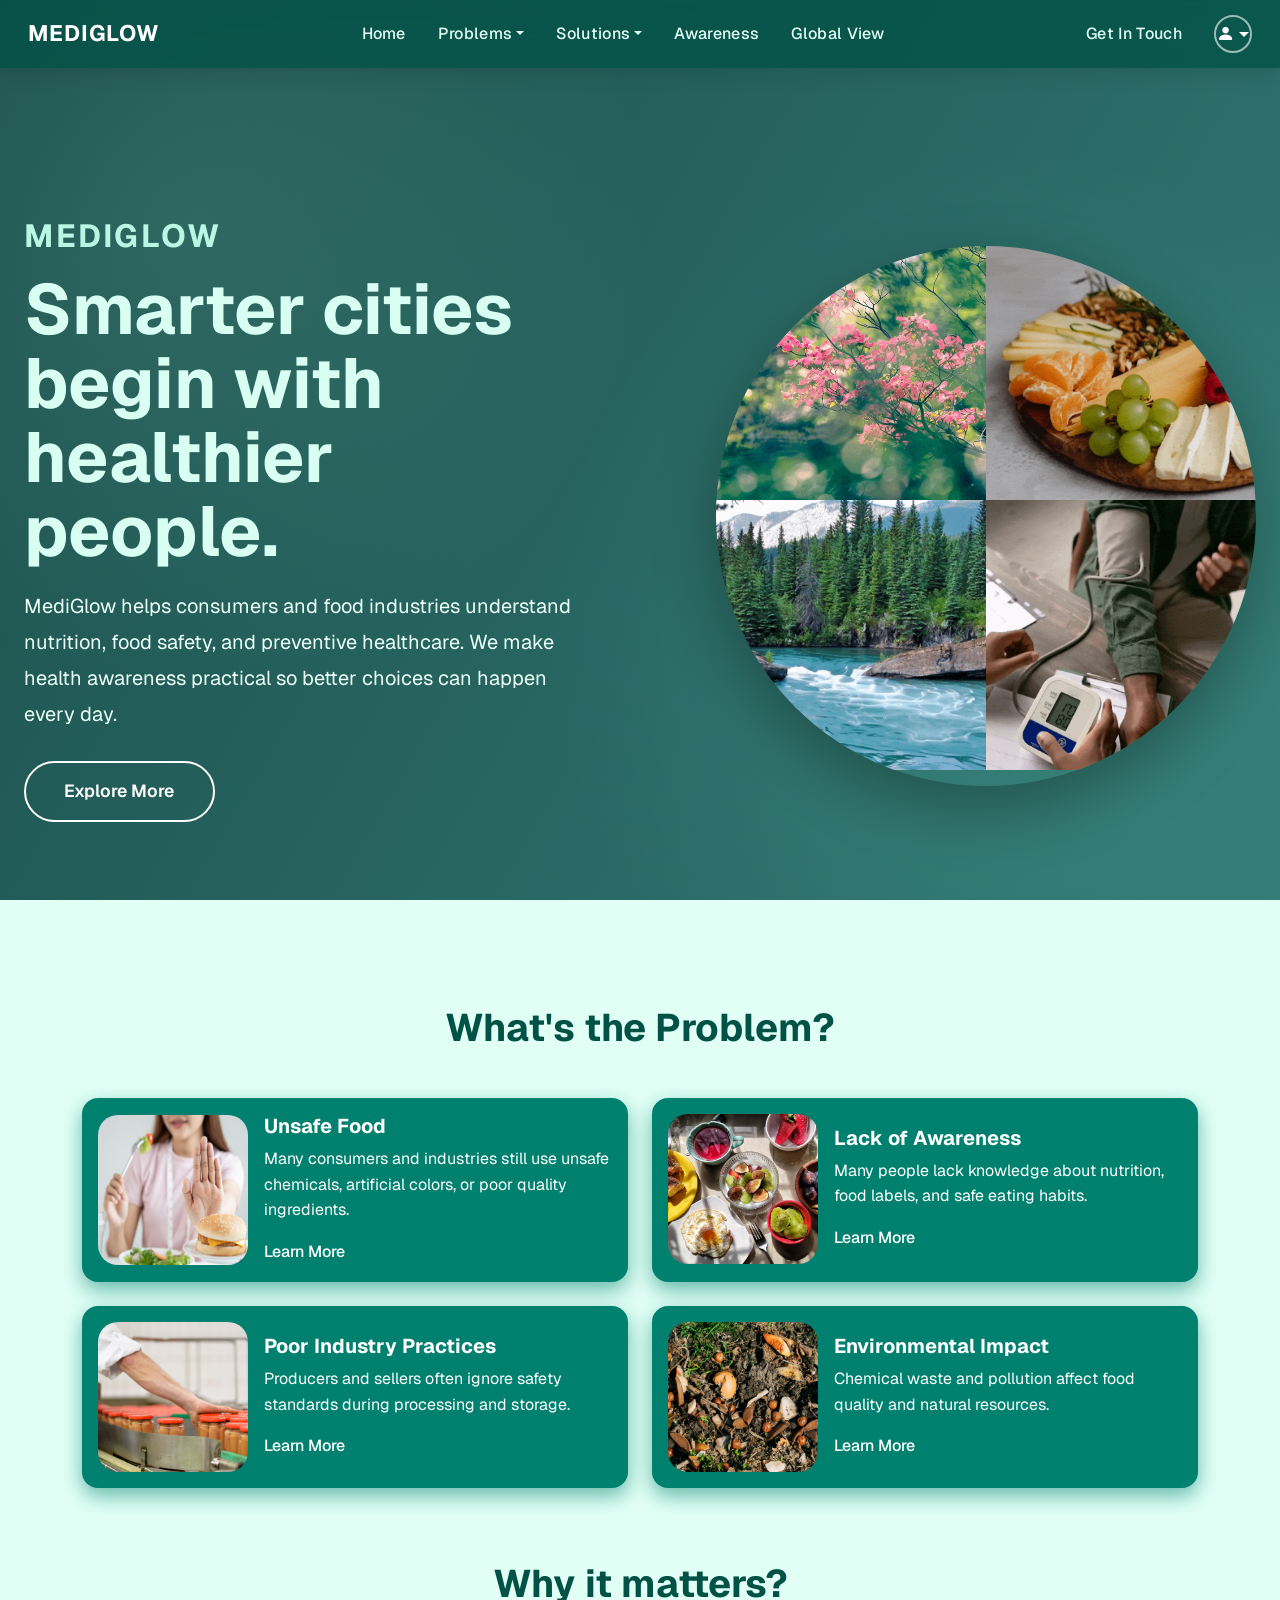
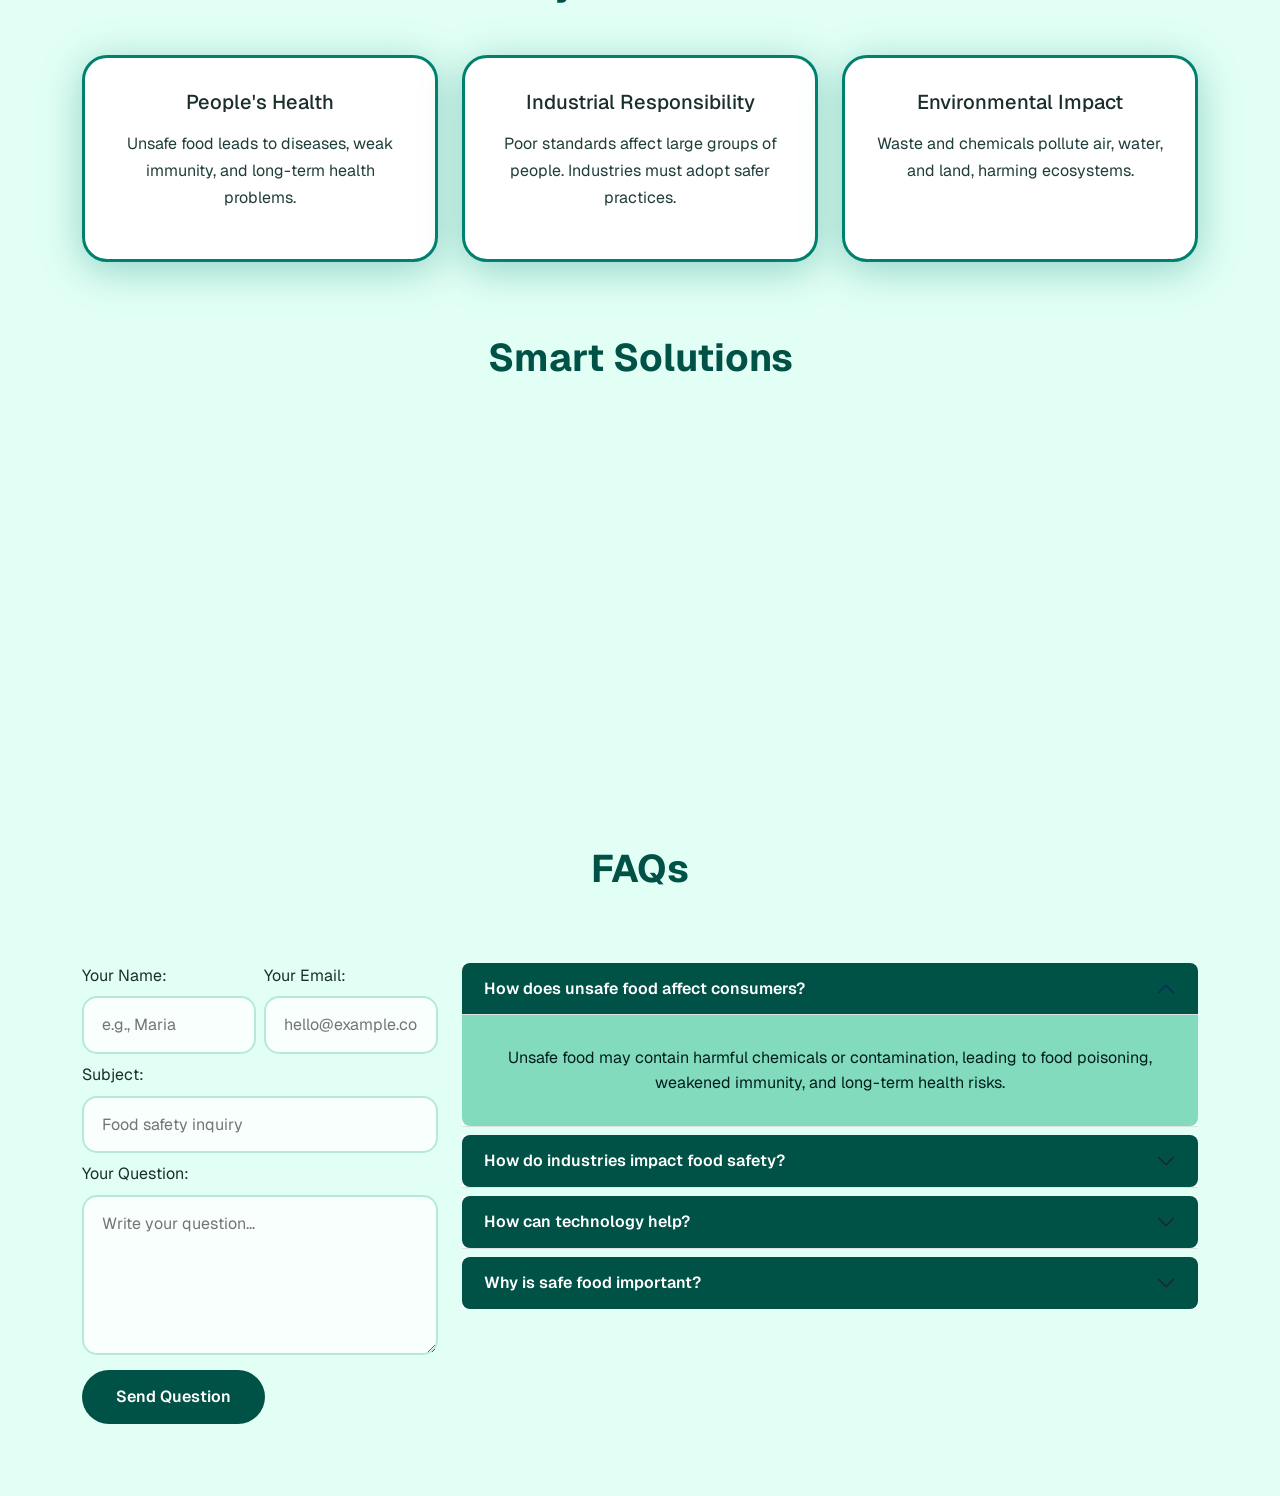
==== commit 361ef8d4: "master" ====
--- a/index.html
+++ b/index.html
@@ -1,1458 +1,1458 @@
-<!DOCTYPE html>
-<html lang="en">
-<head>
-    <meta charset="UTF-8">
-    <meta name="viewport" content="width=device-width, initial-scale=1.0, viewport-fit=cover" />
-    <title>MediGlow | Healthier cities, smarter choices</title>
-
-    <link href="https://fonts.googleapis.com/css2?family=Geist:wght@100..900&family=Poppins:wght@300;400;500;600;700;800&display=swap" rel="stylesheet" />
-    <link href="https://cdn.jsdelivr.net/npm/bootstrap@5.3.8/dist/css/bootstrap.min.css" rel="stylesheet" />
-    <link rel="stylesheet" href="https://cdn.jsdelivr.net/npm/bootstrap-icons@1.13.1/font/bootstrap-icons.min.css" />
-    <link href="https://unpkg.com/aos@2.3.1/dist/aos.css" rel="stylesheet" />
-
-    <style>
-        :root {
-            --medi-deep: #063d3a;
-            --medi-mid: #0c5b57;
-            --medi-primary: #005146;
-            --medi-primary-hover: #007563;
-            --medi-mint: #b9f7e3;
-            --medi-soft: #83dbbe;
-            --medi-bg: #e1fff5;
-            --medi-card-bg: #008170;
-            --medi-white: #ffffff;
-            --medi-text: #1a2e2b;
-            --medi-border: #b6e9d7;
-            --medi-focus-ring: rgba(0,81,70,0.25);
-            --medi-nav-bg: rgba(0,81,70,0.75);
-            --medi-nav-link: #e1fff5;
-            --medi-nav-hover: #0ade97;
-            --medi-dropdown-bg: rgba(191,220,210,0.85);
-            --medi-offcanvas-bg: rgba(0,81,70,0.92);
-            --medi-shadow: rgba(0,81,70,0.2);
-            --navbar-height: 68px;
-        }
-
-        * { box-sizing: border-box; margin: 0; padding: 0; }
-
-        body {
-            background-color: var(--medi-bg);
-            font-family: 'Geist', 'Poppins', system-ui, -apple-system, 'Segoe UI', Roboto, sans-serif;
-            color: var(--medi-text);
-            padding-top: var(--navbar-height);
-            line-height: 1.6;
-        }
-
-        h1, h2, h3, h4, h5, h6,
-        p, li, a, button, input, textarea,
-        .brand, .hero-title, .hero-copy, .hero-btn,
-        .problem_title, .problem_sub_title, .problem_link,
-        .matter_title, .matter_sub_title, .matter_content,
-        .solution_title, .solution_sub_title, .solution_content,
-        .solution_btn, .faq_title, .form-label,
-        .accordion-button, .accordion-body,
-        .modal-title, .form_boxes, .nav_link_color,
-        .navbar_brand_name {
-            font-family: inherit;
-        }
-
-        /* ---------- NAVBAR ---------- */
-        .navbar {
-            position: fixed; top: 0; left: 0; right: 0;
-            z-index: 1050;
-            background-color: var(--medi-nav-bg);
-            backdrop-filter: blur(12px);
-            -webkit-backdrop-filter: blur(12px);
-            min-height: var(--navbar-height);
-            box-shadow: 0 2px 20px rgba(0,0,0,0.15);
-        }
-        .navbar_brand_name {
-            color: #fff;
-            font-weight: 700;
-            font-size: 1.4rem;
-            letter-spacing: 0.04em;
-            text-transform: uppercase;
-        }
-        .navbar-brand:hover .navbar_brand_name { color: var(--medi-mint); }
-        .nav_link_color {
-            color: var(--medi-nav-link) !important;
-            font-weight: 500;
-            letter-spacing: 0.02em;
-            padding: 0.5rem 1rem !important;
-            font-size: 1rem;
-        }
-        .nav_link_color:hover,
-        .nav_link_color:focus-visible {
-            color: var(--medi-nav-hover) !important;
-        }
-        .dropdown_menu_for_nav_items {
-            background-color: var(--medi-dropdown-bg);
-            backdrop-filter: blur(10px);
-            width: 600px;
-            border-radius: 16px;
-            border: 1px solid rgba(255,255,255,0.25);
-            box-shadow: 0 12px 40px rgba(0,0,0,0.2);
-            padding: 0.5rem;
-        }
-        .dropdown_menu_for_nav_items_sm {
-            background-color: var(--medi-dropdown-bg);
-            backdrop-filter: blur(10px);
-            width: 280px;
-            border-radius: 16px;
-            border: 1px solid rgba(255,255,255,0.25);
-            box-shadow: 0 12px 40px rgba(0,0,0,0.2);
-            padding: 0.5rem;
-        }
-        .dropdown_menu_for_profile {
-            background-color: rgba(191,220,210,0.9);
-            backdrop-filter: blur(10px);
-            width: 200px;
-            border-radius: 14px;
-            border: 1px solid rgba(255,255,255,0.25);
-            box-shadow: 0 8px 30px rgba(0,0,0,0.18);
-        }
-        .dropdown_text_icon_box {
-            border: 2px solid var(--medi-primary);
-            border-radius: 12px;
-            width: 40px; height: 40px;
-            display: flex;
-            align-items: center;
-            justify-content: center;
-            color: var(--medi-primary);
-            transition: all 0.25s;
-        }
-        .dropdown-item {
-            border-radius: 10px;
-            padding: 0.6rem 0.8rem;
-        }
-        .dropdown-item:hover {
-            background-color: rgba(0,81,70,0.12);
-        }
-        .dropdown-item:hover .dropdown_text_icon_box {
-            background-color: var(--medi-primary);
-            color: #fff;
-        }
-
-        .offcanva_for_small_devices {
-            background-color: var(--medi-offcanvas-bg);
-            backdrop-filter: blur(16px);
-        }
-        .offcanva_header_for_navbar {
-            background-color: var(--medi-primary);
-        }
-        .navbar-toggler {
-            border: 2px solid rgba(255,255,255,0.5);
-            border-radius: 10px;
-        }
-        .navbar-toggler-icon {
-            filter: brightness(0) invert(1);
-        }
-
-        .logged_in_lg { display: none; }
-        .logged_in_sm { display: none !important; }
-        body:has(#auth-logged:checked) .logged_in_lg { display: flex; }
-        body:has(#auth-logged:checked) .logged_out { display: none !important; }
-        body:has(#auth-logged:checked) .logged_in_sm { display: flex !important; }
-
-        .nav-user-icon-btn {
-            display: flex;
-            align-items: center;
-            justify-content: center;
-            width: 38px; height: 38px;
-            border-radius: 50%;
-            background: transparent;
-            border: 2px solid rgba(255,255,255,0.6);
-            color: #fff;
-            text-decoration: none;
-            font-size: 1.1rem;
-        }
-        .nav-user-icon-btn:hover {
-            background: rgba(255,255,255,0.15);
-            border-color: #fff;
-            color: #fff;
-        }
-
-        /* ---------- PAGE SWITCHING (pure CSS) ---------- */
-        .page-content {
-            display: none;
-        }
-        #page-home { display: block; }
-        .page-content:target { display: block; }
-        body:has(.page-content:target) #page-home { display: none; }
-
-        /* ---------- UNIVERSAL CARD & SECTION STYLES ---------- */
-        .section-title {
-            text-align: center;
-            font-weight: 700;
-            font-size: 2.4rem;
-            color: var(--medi-primary);
-            margin: 3rem 0 1.5rem;
-        }
-        .card-hover { transition: transform 0.3s, box-shadow 0.3s; }
-        .card-hover:hover { transform: translateY(-6px); box-shadow: 0 15px 30px rgba(0,81,70,0.2); }
-
-        /* ---------- HOME PAGE ---------- */
-        .hero {
-            min-height: 100vh;
-            display: grid;
-            align-items: center;
-            position: relative;
-            isolation: isolate;
-            padding: 7rem 1.5rem 3rem;
-            margin-top: calc(-1 * var(--navbar-height));
-            padding-top: calc(7rem + var(--navbar-height));
-            background: radial-gradient(circle at 15% 25%, rgba(185,247,227,0.1), transparent 36%),
-                        radial-gradient(circle at 80% 70%, rgba(116,255,217,0.12), transparent 40%),
-                        linear-gradient(120deg, rgba(6,61,58,0.9), rgba(12,91,87,0.82)),
-                        url("https://images.unsplash.com/photo-1584982751601-97dcc096659c?auto=format&fit=crop&w=1600&q=80") center / cover no-repeat;
-        }
-        .hero-inner {
-            width: min(1250px, 100%);
-            margin: 0 auto;
-            display: grid;
-            gap: 6rem;
-            align-items: center;
-            grid-template-columns: 1fr 1fr;
-        }
-        .brand {
-            color: var(--medi-mint);
-            font-size: clamp(1.3rem, 1.2rem + 1vw, 2rem);
-            font-weight: 700;
-            letter-spacing: 0.08em;
-            text-transform: uppercase;
-            margin-bottom: 0.75rem;
-            opacity: 0;
-            transform: translateY(14px);
-            animation: riseIn 900ms ease forwards;
-        }
-        .hero-title {
-            font-size: clamp(2.4rem, 1.6rem + 3.5vw, 4.5rem);
-            line-height: 1.05;
-            font-weight: 700;
-            color: #d8fff2;
-            margin-bottom: 1.2rem;
-            opacity: 0;
-            transform: translateY(18px);
-            animation: riseIn 920ms 90ms ease forwards;
-        }
-        .hero-copy {
-            max-width: 60ch;
-            color: #ebfff8;
-            font-size: clamp(1.1rem, 1rem + 0.4vw, 1.25rem);
-            line-height: 1.8;
-            margin-bottom: 1.8rem;
-            opacity: 0;
-            transform: translateY(18px);
-            animation: riseIn 920ms 180ms ease forwards;
-        }
-        .hero-btn {
-            display: inline-flex;
-            align-items: center;
-            justify-content: center;
-            padding: 0.9rem 2.4rem;
-            border: 2px solid #fff;
-            border-radius: 999px;
-            color: #fff;
-            text-decoration: none;
-            font-weight: 600;
-            font-size: 1.1rem;
-            transition: all 220ms;
-            opacity: 0;
-            transform: translateY(18px);
-            animation: riseIn 920ms 280ms ease forwards;
-        }
-        .hero-btn:hover {
-            background-color: #fff;
-            color: var(--medi-mid);
-            transform: translateY(-2px);
-            box-shadow: 0 8px 20px rgba(0,0,0,0.2);
-        }
-        .circle-gallery {
-            width: min(78vw, 540px);
-            aspect-ratio: 1;
-            border-radius: 50%;
-            overflow: hidden;
-            margin-left: auto;
-            box-shadow: 0 22px 64px rgba(0,0,0,0.33);
-            opacity: 0;
-            animation: fadeSpinIn 1200ms 120ms ease forwards;
-        }
-        .quarter {
-            position: absolute;
-            width: 50%; height: 50%;
-            overflow: hidden;
-        }
-        .quarter img { width: 100%; height: 100%; object-fit: cover; }
-        .quarter.tl { top: 0; left: 0; }
-        .quarter.tr { top: 0; right: 0; }
-        .quarter.bl { bottom: 0; left: 0; }
-        .quarter.br { bottom: 0; right: 0; }
-
-        .problem_cards {
-            background-color: var(--medi-card-bg);
-            box-shadow: 0 8px 20px rgba(0,129,112,0.55);
-            border-radius: 1rem;
-            height: 100%;
-            color: white;
-        }
-        .problem_cards:hover { transform: translateY(-5px); box-shadow: 0 15px 30px rgba(0,129,112,0.65); }
-        .problem_img { width: 150px; height: 150px; object-fit: cover; border-radius: 20px; }
-        .problem_link {
-            color: white;
-            text-decoration: none;
-            font-weight: 500;
-        }
-        .problem_link::after {
-            content: "";
-            display: block;
-            width: 0; height: 2px;
-            background: white;
-            transition: width 0.3s;
-        }
-        .problem_link:hover::after { width: 100%; }
-
-        .matter_card {
-            border-radius: 25px;
-            border: 3px solid var(--medi-card-bg);
-            box-shadow: 0 8px 40px rgba(0,129,112,0.35);
-            background: #fff;
-            padding: 2rem 1.8rem;
-            height: 100%;
-            transition: transform 0.3s, box-shadow 0.3s;
-        }
-        .matter_card:hover {
-            transform: translateY(-8px);
-            box-shadow: 0 18px 45px rgba(0,129,112,0.4);
-        }
-        .matter_content {
-            line-height: 1.7;
-            color: #1f3e3a;
-            font-weight: 400;
-            text-align: center;
-        }
-
-        .solution_card {
-            position: relative;
-            background-color: var(--medi-soft);
-            border: 3px solid var(--medi-primary);
-            margin-top: 50px;
-            padding: 80px 30px 35px;
-            text-align: center;
-            height: 100%;
-            border-radius: 32px;
-            transition: transform 0.3s, box-shadow 0.3s;
-        }
-        .solution_card:hover {
-            transform: translateY(-10px);
-            box-shadow: 0 15px 30px rgba(0,88,79,0.3);
-        }
-        .solution_icon {
-            position: absolute;
-            top: -45px; left: 50%;
-            transform: translateX(-50%);
-            width: 100px; height: 100px;
-            border-radius: 50%;
-            background: var(--medi-soft);
-            border: 3px solid var(--medi-primary);
-            font-size: 45px;
-            color: var(--medi-primary);
-            display: flex;
-            align-items: center;
-            justify-content: center;
-        }
-        .solution_btn {
-            margin-top: 20px;
-            background: var(--medi-primary);
-            color: white;
-            border: none;
-            padding: 12px 34px;
-            border-radius: 30px;
-            font-weight: 600;
-            transition: all 0.2s;
-        }
-        .solution_btn:hover {
-            background: var(--medi-primary-hover);
-            transform: translateY(-3px);
-            box-shadow: 0 10px 20px var(--medi-shadow);
-        }
-
-        .accordion-button {
-            background-color: var(--medi-primary) !important;
-            color: white !important;
-            border-radius: 8px !important;
-            font-weight: 600;
-            padding: 16px 22px;
-        }
-        .accordion-button:not(.collapsed) { border-radius: 8px 8px 0 0 !important; }
-        .accordion-body {
-            background-color: var(--medi-soft);
-            color: #001f1c;
-            text-align: center;
-            padding: 30px 24px;
-            border-radius: 0 0 8px 8px;
-        }
-
-        .form_boxes {
-            border-radius: 15px;
-            border: 2px solid var(--medi-border);
-            padding: 14px 18px;
-            width: 100%;
-            background: #f8fffc;
-        }
-        .form_boxes:focus {
-            border-color: var(--medi-primary);
-            box-shadow: 0 0 15px rgba(0,81,70,0.12);
-            outline: none;
-        }
-        .form_btn {
-            background: var(--medi-primary);
-            color: white;
-            border: none;
-            padding: 14px 34px;
-            border-radius: 30px;
-            font-weight: 600;
-            transition: all 0.3s;
-        }
-        .form_btn:hover { background: var(--medi-primary-hover); transform: translateY(-3px); }
-
-        /* ---------- AWARENESS PAGE ---------- */
-        .awareness-hero {
-            padding: 100px 0 70px;
-            background: var(--medi-primary);
-            color: white;
-            position: relative;
-            overflow: hidden;
-        }
-        .awareness-hero h1 { font-size: 3.5rem; font-weight: 700; }
-        .awareness-section-title {
-            text-align: center;
-            font-size: 2.5rem;
-            font-weight: 700;
-            color: #14532d;
-            margin-bottom: 10px;
-        }
-        .awareness-section-sub { text-align: center; color: #55735c; margin-bottom: 50px; }
-        .feature-card {
-            background: white;
-            border-radius: 25px;
-            overflow: hidden;
-            box-shadow: 0 15px 35px rgba(0,0,0,0.08);
-            transition: 0.4s;
-            height: 100%;
-        }
-        .feature-card:hover { transform: translateY(-8px); }
-        .feature-card img { width: 100%; height: 260px; object-fit: cover; }
-        .feature-content { padding: 30px; }
-        .tag {
-            display: inline-block;
-            background: #dff5e2;
-            color: #1f6d35;
-            padding: 8px 18px;
-            border-radius: 50px;
-            font-size: 0.75rem;
-            font-weight: 600;
-            margin-bottom: 15px;
-        }
-        .mini-card {
-            background: white;
-            padding: 35px 25px;
-            border-radius: 25px;
-            text-align: center;
-            box-shadow: 0 10px 30px rgba(0,0,0,0.08);
-            transition: 0.3s;
-            height: 100%;
-        }
-        .mini-card:hover { transform: translateY(-6px); background: #005146; color: white; }
-        .mini-card:hover p { color: #dbeedd; }
-        .mini-icon {
-            width: 70px; height: 70px;
-            background: #dff5e2;
-            color: #005146;
-            border-radius: 50%;
-            display: flex;
-            align-items: center;
-            justify-content: center;
-            margin: auto auto 20px;
-            font-size: 28px;
-        }
-        .impact-section {
-            background: white;
-            border-radius: 30px;
-            padding: 50px;
-            box-shadow: 0 15px 35px rgba(0,0,0,0.06);
-        }
-        .issue-list { background: #f5fbf5; padding: 30px; border-radius: 20px; }
-        .solution-card-aw {
-            background: white;
-            padding: 35px 20px;
-            border-radius: 25px;
-            text-align: center;
-            box-shadow: 0 10px 30px rgba(0,0,0,0.08);
-            transition: 0.3s;
-            height: 100%;
-        }
-        .solution-card-aw:hover { transform: translateY(-8px); }
-        .solution-icon-aw {
-            width: 80px; height: 80px;
-            background: #005146;
-            color: white;
-            border-radius: 50%;
-            display: flex;
-            align-items: center;
-            justify-content: center;
-            font-size: 30px;
-            margin: auto auto 20px;
-        }
-        .solution-btn-aw {
-            margin-top: 10px;
-            background: #d8f6dd;
-            color: #14532d;
-            padding: 14px 28px;
-            border-radius: 50px;
-            font-weight: 600;
-            border: none;
-        }
-
-        /* ---------- GLOBAL VIEW PAGE ---------- */
-        .comparison_section { background: #f5fbf8; }
-        .comparison_heading { max-width: 850px; margin: auto auto 60px; }
-        .mini_tag {
-            background: rgba(0,129,112,0.1);
-            color: #008170;
-            padding: 10px 20px;
-            border-radius: 30px;
-            font-weight: 600;
-        }
-        .country_box {
-            background: white;
-            border-radius: 24px;
-            overflow: hidden;
-            box-shadow: 0 8px 30px rgba(0,0,0,0.06);
-            transition: 0.4s;
-        }
-        .country_box:hover { transform: translateY(-10px); }
-        .country_image { overflow: hidden; }
-        .country_image img { width: 100%; height: 320px; object-fit: cover; transition: 0.5s; }
-        .country_box:hover .country_image img { transform: scale(1.06); }
-        .country_content { padding: 35px; }
-        .feature_grid {
-            display: grid;
-            grid-template-columns: repeat(2,1fr);
-            gap: 20px;
-            margin-top: 30px;
-        }
-        .feature_item {
-            background: #f8fdfb;
-            border-radius: 16px;
-            padding: 22px;
-            transition: 0.3s;
-        }
-        .feature_item:hover { background: #eefbf7; transform: translateY(-4px); }
-        .myanmar_box { border-top: 6px solid #ff9f43; }
-        .smart_box { border-top: 6px solid #008170; }
-
-        /* ---------- CONSUMERS PAGE ---------- */
-        .comsumer_start_img_container {
-            position: relative;
-            background: url(imgs/consumer_bg.jpg) center/cover no-repeat;
-            height: 420px;
-        }
-        .comsumer_start_img_container::before {
-            content: "";
-            position: absolute;
-            inset: 0;
-            background: linear-gradient(to bottom, rgba(4,158,112,0.35), rgba(2,110,78,0.75));
-        }
-        .consumer_title h1 { font-size: 3.5rem; font-weight: 700; color: white; }
-        .comsumer_tab_pane {
-            width: 240px;
-            min-height: 180px;
-            border-radius: 18px !important;
-            background: rgba(255,255,255,0.55);
-            backdrop-filter: blur(12px);
-            border: 1px solid rgba(255,255,255,0.4);
-            color: #1c1c1c !important;
-            font-weight: 600;
-            padding: 18px;
-            transition: all 0.35s;
-        }
-        .comsumer_tab_pane:hover { transform: translateY(-6px); background: rgba(255,255,255,0.75); }
-        .comsumer_tab_pane.active { background: rgba(0,129,112,0.12) !important; }
-        .consumer_content_container {
-            background: rgba(255,255,255,0.7);
-            backdrop-filter: blur(12px);
-            border-radius: 18px;
-            padding: 24px;
-        }
-        .consumer_icon_bg {
-            width: 42px; height: 42px;
-            border-radius: 12px;
-            background: rgba(0,129,112,0.08);
-            margin-bottom: 14px;
-            display: flex;
-            align-items: center;
-            justify-content: center;
-        }
-        .consumer_overview_card {
-            background: rgba(255,255,255,0.65);
-            backdrop-filter: blur(18px);
-            border-radius: 22px;
-            overflow: hidden;
-            transition: all 0.35s;
-        }
-        .consumer_overview_card:hover { transform: translateY(-6px); }
-        .consumer_overview_header {
-            padding: 22px;
-            background: linear-gradient(135deg, #049e70, #026e4e);
-            color: white;
-        }
-        .overview_item {
-            display: flex;
-            align-items: flex-start;
-            gap: 12px;
-            padding: 12px 14px;
-            border-radius: 14px;
-            background: rgba(4,158,112,0.05);
-            transition: all 0.25s;
-        }
-        .overview_item:hover { transform: translateX(6px); background: rgba(4,158,112,0.09); }
-        .consumer_feature_item {
-            display: flex;
-            align-items: center;
-            gap: 12px;
-            background: #ccece0;
-            padding: 12px 15px;
-            border-radius: 10px;
-            border-left: 4px solid #049e70;
-            transition: all 0.3s;
-        }
-        .consumer_feature_item:hover { transform: translateX(5px); background: #d7f7ec; }
-        .mobile_tap_pane_consumer_button {
-            width: 60px; height: 60px;
-            border-radius: 50%;
-            background: #76a395;
-            position: fixed;
-            bottom: 20px; left: 20px;
-            z-index: 1000;
-            box-shadow: 0 10px 10px rgba(0,0,0,0.08);
-        }
-
-        /* ---------- UNSAFE FOOD PAGE (dark theme) ---------- */
-        .unsafe-food-page-body {
-            background: url(imgs/bg_img_for_consumer.png) center/cover fixed no-repeat;
-            color: white;
-            font-family: system-ui;
-            overflow-x: hidden;
-            padding-top: var(--navbar-height);
-            min-height: 100vh;
-        }
-        .unsafe_food_container {
-            display: flex;
-            gap: 24px;
-            padding: 24px;
-        }
-        .unsafe_food_sidebar {
-            min-width: 220px;
-            position: sticky;
-            top: calc(var(--navbar-height) + 20px);
-            padding: 16px;
-            border-radius: 16px;
-            background: rgba(255,255,255,0.06);
-            backdrop-filter: blur(16px);
-            border: 1px solid rgba(255,255,255,0.12);
-            height: fit-content;
-        }
-        .unsafe_food_sidebar a {
-            display: block;
-            padding: 10px 12px;
-            margin-bottom: 6px;
-            border-radius: 10px;
-            text-decoration: none;
-            color: white;
-            opacity: 0.7;
-        }
-        .unsafe_food_sidebar a:hover,
-        .unsafe_food_sidebar a.active {
-            background: rgba(0,230,184,0.15) !important;
-            color: #00e6b8 !important;
-            opacity: 1;
-        }
-        .section-spy {
-            padding-top: 80px;
-            margin-top: -80px;
-            margin-bottom: 60px;
-        }
-        .unsafe_food_card {
-            background: rgba(255,255,255,0.06);
-            border: 1px solid rgba(255,255,255,0.12);
-            backdrop-filter: blur(14px);
-            border-radius: 18px;
-            overflow: hidden;
-            transition: 0.3s;
-        }
-        .unsafe_food_card:hover { transform: translateY(-6px); border-color: rgba(0,230,184,0.3); }
-        .unsafe_food_card img { width: 100%; height: 220px; object-fit: cover; }
-        .unsafe_food_title_badge {
-            display: inline-block;
-            padding: 4px 10px;
-            border-radius: 8px;
-            background: rgba(0,230,184,0.15);
-            color: #00e6b8;
-            font-weight: 600;
-            font-size: 0.9rem;
-        }
-        .mobile_tap_pane_button_uf {
-            width: 60px; height: 60px;
-            border-radius: 50%;
-            background: #76a395;
-            position: fixed;
-            bottom: 20px; left: 20px;
-            z-index: 1000;
-            box-shadow: 0 10px 10px rgba(0,0,0,0.08);
-        }
-        .unsafe_food_sidebar_mobile a:hover,
-        .unsafe_food_sidebar_mobile a.active {
-            background: rgba(0,230,184,0.15) !important;
-            color: #00e6b8 !important;
-            opacity: 1;
-        }
-        .unsafe_food_sidebar_mobile {
-            min-width: 220px;
-            padding: 16px;
-            border-radius: 16px;
-            background: rgba(255,255,255,0.06);
-            backdrop-filter: blur(16px);
-            border: 1px solid rgba(255,255,255,0.12);
-            height: fit-content;
-        }
-        .unsafe_food_sidebar_mobile a {
-            display: block;
-            padding: 10px 12px;
-            margin-bottom: 6px;
-            border-radius: 10px;
-            text-decoration: none;
-            color: white;
-            opacity: 0.7;
-        }
-
-        /* ---------- ABOUT PAGE ---------- */
-        .about_contact_section { padding: 90px 0; }
-        .info_card {
-            background: white;
-            border-radius: 24px;
-            padding: 35px;
-            text-align: center;
-            border: 1px solid rgba(0,0,0,0.05);
-            transition: 0.4s;
-            height: 100%;
-        }
-        .info_card:hover { transform: translateY(-8px); box-shadow: 0 15px 35px rgba(0,0,0,0.08); }
-        .info_icon {
-            width: 70px; height: 70px;
-            margin: auto;
-            border-radius: 18px;
-            background: linear-gradient(135deg,#008170,#00b89c);
-            display: flex;
-            align-items: center;
-            justify-content: center;
-            color: white;
-            font-size: 28px;
-            margin-bottom: 20px;
-        }
-        .main_box {
-            background: white;
-            border-radius: 30px;
-            padding: 50px;
-            box-shadow: 0 18px 40px rgba(0,0,0,0.05);
-            height: 100%;
-        }
-        .side_card {
-            border-radius: 26px;
-            padding: 35px;
-            margin-bottom: 25px;
-        }
-        .vision_card { background: linear-gradient(135deg,#008170,#00b89c); color: white; }
-        .mission_card { background: #0f172a; color: white; }
-        .social_box { background: white; border: 1px solid rgba(0,0,0,0.06); }
-        .social_icons {
-            display: flex; gap: 15px; margin-top: 20px;
-        }
-        .social_icons a {
-            width: 52px; height: 52px;
-            border-radius: 16px;
-            background: #f4faf7;
-            display: flex;
-            align-items: center;
-            justify-content: center;
-            color: #008170;
-            font-size: 20px;
-            transition: 0.4s;
-            text-decoration: none;
-        }
-        .social_icons a:hover {
-            background: linear-gradient(135deg,#008170,#00b89c);
-            color: white;
-            transform: translateY(-5px);
-        }
-        .team_heading { font-size: 52px; font-weight: 900; color: #111; }
-        .member_card {
-            background: white;
-            border-radius: 28px;
-            overflow: hidden;
-            transition: 0.4s;
-            border: 1px solid rgba(0,0,0,0.05);
-            height: 100%;
-        }
-        .member_card:hover { transform: translateY(-10px); box-shadow: 0 18px 40px rgba(0,0,0,0.08); }
-        .member_image img {
-            width: 100%;
-            height: 280px;
-            object-fit: cover;
-            transition: 0.5s;
-        }
-        .member_card:hover .member_image img { transform: scale(1.06); }
-        .member_content { padding: 28px; text-align: center; }
-
-        /* ---------- MODALS ---------- */
-        .modal-content { border-radius: 20px; border: none; box-shadow: 0 16px 60px rgba(0,81,70,0.25); }
-        #modal_login .modal-dialog,
-        #modal_register .modal-dialog { max-width: 900px; }
-        .modal-image-col {
-            background-size: cover;
-            background-position: center;
-            min-height: 400px;
-            border-radius: 20px 0 0 20px;
-        }
-        .modal-form-col { padding: 2.5rem 2rem 0 2rem; background: #fff; border-radius: 0 20px 20px 0; }
-        .auth-title { font-size: 2rem; font-weight: 600; color: var(--medi-primary); margin-bottom: 1.5rem; }
-        .auth-email-input {
-            width: 100%;
-            border: 2px solid var(--medi-border);
-            border-radius: 12px;
-            padding: 12px 16px;
-        }
-        .auth-email-input:focus { border-color: var(--medi-primary); box-shadow: 0 0 0 3px var(--medi-focus-ring); outline: none; }
-        .auth-email-btn {
-            display: block;
-            width: 100%;
-            background: var(--medi-primary);
-            color: #fff;
-            border: none;
-            border-radius: 12px;
-            padding: 12px 16px;
-            font-weight: 600;
-            text-align: center;
-            transition: background 0.2s, transform 0.15s;
-        }
-        .auth-email-btn:hover { background: var(--medi-primary-hover); transform: translateY(-1px); }
-        .auth-social-btn {
-            width: 100%;
-            display: flex;
-            align-items: center;
-            justify-content: center;
-            gap: 10px;
-            background: #fff;
-            border: 1px solid var(--medi-border);
-            border-radius: 12px;
-            padding: 12px 16px;
-            font-weight: 500;
-            transition: background 0.15s;
-        }
-        .auth-social-btn:hover { background: var(--medi-bg); border-color: var(--medi-primary); }
-        .auth-signup-link { text-align: center; margin-top: 1.5rem; font-size: 0.9rem; color: rgba(0,81,70,0.7); }
-        .auth-signup-link a { color: var(--medi-primary); font-weight: 600; text-decoration: none; }
-        .auth-footer {
-            border-top: 1px solid var(--medi-border);
-            padding: 1rem 2rem;
-            margin: 1rem -2rem 0;
-            background: #f8fffc;
-            border-radius: 0 0 20px 0;
-            display: flex;
-            justify-content: center;
-            gap: 2rem;
-        }
-        .login_form { text-decoration: underline; color: var(--medi-primary); cursor: pointer; font-weight: 500; }
-        .btn-close-white { filter: brightness(0) invert(1); }
-
-        /* ---------- RESPONSIVE & ANIMATIONS ---------- */
-        @keyframes riseIn {
-            to { opacity: 1; transform: translateY(0); }
-        }
-        @keyframes fadeSpinIn {
-            from { opacity: 0; transform: scale(0.92) rotate(-5deg); }
-            to { opacity: 1; transform: scale(1) rotate(0deg); }
-        }
-        @media (max-width: 992px) {
-            .hero-inner { grid-template-columns: 1fr; text-align: center; gap: 3rem; }
-            .circle-gallery { margin-inline: auto; width: min(55vw, 340px); }
-            .country_image img { height: 250px; }
-            .feature_grid { grid-template-columns: 1fr; }
-        }
-        @media (max-width: 768px) {
-            .modal-image-col { min-height: 200px; border-radius: 20px 20px 0 0; }
-            .modal-form-col { border-radius: 0 0 20px 20px; }
-            .auth-footer { border-radius: 0 0 20px 20px; }
-        }
-    </style>
-</head>
-<body>
-
-<!-- Auth radio controls -->
-<input type="radio" name="auth" id="auth-guest" hidden checked>
-<input type="radio" name="auth" id="auth-logged" hidden>
-<input type="radio" name="auth" id="auth-form-fill" hidden checked>
-<input type="radio" name="auth" id="auth-link-fill" hidden>
-
-<!-- ═══════════════ NAVBAR ═══════════════ -->
-<nav class="navbar navbar-expand-lg">
-    <div class="container-fluid">
-        <a href="#page-home" class="navbar-brand ms-lg-3">
-            <span class="navbar_brand_name">MediGlow</span>
-        </a>
-        <button type="button" class="navbar-toggler me-2" data-bs-toggle="offcanvas" data-bs-target="#offcanvas_nav">
-            <span class="navbar-toggler-icon"></span>
-        </button>
-        <div class="collapse navbar-collapse" id="nav_id">
-            <ul class="navbar-nav mx-auto">
-                <li class="nav-item"><a class="nav-link nav_link_color" href="#page-home">Home</a></li>
-                <li class="nav-item dropdown">
-                    <a href="#" class="nav-link nav_link_color dropdown-toggle" data-bs-toggle="dropdown">Problems</a>
-                    <ul class="dropdown-menu dropdown_menu_for_nav_items">
-                        <li><div class="row g-1">
-                            <div class="col-md-6"><a class="dropdown-item" href="#page-consumers"><div class="row g-0 align-items-center"><div class="col-3 text-center dropdown_text_icon_box"><i class="bi bi-bandaid-fill"></i></div><div class="col-9 dropdown_text_section ps-2"><h6>Consumers</h6><p>Health issues</p></div></div></a></div>
-                            <div class="col-md-6"><a class="dropdown-item" href="#page-unsafe-food"><div class="row g-0 align-items-center"><div class="col-3 text-center dropdown_text_icon_box"><i class="bi bi-fork-knife"></i></div><div class="col-9 dropdown_text_section ps-2"><h6>Unsafe Food</h6><p>Food safety risks</p></div></div></a></div>
-                        </div></li>
-                        <li><div class="row g-1 mt-1">
-                            <div class="col-md-6"><a class="dropdown-item" href="#page-home"><div class="row g-0 align-items-center"><div class="col-3 text-center dropdown_text_icon_box"><i class="bi bi-exclamation-triangle-fill"></i></div><div class="col-9 dropdown_text_section ps-2"><h6>Industry</h6><p>Poor practices</p></div></div></a></div>
-                            <div class="col-md-6"><a class="dropdown-item" href="#page-home"><div class="row g-0 align-items-center"><div class="col-3 text-center dropdown_text_icon_box"><i class="bi bi-tree-fill"></i></div><div class="col-9 dropdown_text_section ps-2"><h6>Environment</h6><p>Pollution impact</p></div></div></a></div>
-                        </div></li>
-                    </ul>
-                </li>
-                <li class="nav-item dropdown">
-                    <a href="#" class="nav-link nav_link_color dropdown-toggle" data-bs-toggle="dropdown">Solutions</a>
-                    <ul class="dropdown-menu dropdown_menu_for_nav_items">
-                        <li><div class="row g-1">
-                            <div class="col-md-6"><a class="dropdown-item" href="#page-ai-detection"><div class="row g-0 align-items-center"><div class="col-3 text-center dropdown_text_icon_box"><i class="bi bi-search"></i></div><div class="col-9 dropdown_text_section ps-2"><h6>AI Detection</h6><p>Smart scanning</p></div></div></a></div>
-                            <div class="col-md-6"><a class="dropdown-item" href="#page-home"><div class="row g-0 align-items-center"><div class="col-3 text-center dropdown_text_icon_box"><i class="bi bi-box-seam-fill"></i></div><div class="col-9 dropdown_text_section ps-2"><h6>Smart Packaging</h6><p>Freshness tracking</p></div></div></a></div>
-                        </div></li>
-                        <li><div class="row g-1 mt-1">
-                            <div class="col-md-6"><a class="dropdown-item" href="#page-home"><div class="row g-0 align-items-center"><div class="col-3 text-center dropdown_text_icon_box"><i class="bi bi-laptop"></i></div><div class="col-9 dropdown_text_section ps-2"><h6>Modern Tech</h6><p>Sensors & apps</p></div></div></a></div>
-                            <div class="col-md-6"><a class="dropdown-item" href="#page-home"><div class="row g-0 align-items-center"><div class="col-3 text-center dropdown_text_icon_box"><i class="bi bi-shield-check"></i></div><div class="col-9 dropdown_text_section ps-2"><h6>Quality Control</h6><p>Safety standards</p></div></div></a></div>
-                        </div></li>
-                    </ul>
-                </li>
-                <li class="nav-item"><a class="nav-link nav_link_color" href="#page-awareness">Awareness</a></li>
-                <li class="nav-item"><a class="nav-link nav_link_color" href="#page-global">Global View</a></li>
-            </ul>
-            <ul class="navbar-nav me-lg-3">
-                <li class="nav-item"><a class="nav-link nav_link_color" href="#page-about">Get In Touch</a></li>
-            </ul>
-
-            <!-- Logged-in user -->
-            <div class="auth-user dropdown logged_in_lg me-lg-4">
-                <a href="#" class="d-flex align-items-center nav-link dropdown-toggle" data-bs-toggle="dropdown">
-                    <span class="rounded-circle bg-secondary d-flex align-items-center justify-content-center text-white" style="width:32px;height:32px;font-size:0.8rem;">A</span>
-                </a>
-                <ul class="dropdown-menu dropdown-menu-end dropdown_menu_for_profile">
-                    <li class="px-3 py-2"><div style="font-weight:600;">Anonymous</div></li>
-                    <li><hr class="dropdown-divider"></li>
-                    <li><a class="dropdown-item" href="#">Profile</a></li>
-                    <li><label for="auth-guest" class="dropdown-item text-danger" style="cursor:pointer;">Logout</label></li>
-                </ul>
-            </div>
-
-            <!-- Logged-out state -->
-            <div class="dropdown logged_out d-none d-lg-flex pe-lg-3">
-                <a href="#" class="nav-user-icon-btn dropdown-toggle" data-bs-toggle="dropdown">
-                    <i class="bi bi-person-fill"></i>
-                </a>
-                <ul class="dropdown-menu dropdown-menu-end dropdown_menu_for_profile">
-                    <li><a class="dropdown-item" href="#modal_login" data-bs-toggle="modal">Login</a></li>
-                    <li><a class="dropdown-item" href="#modal_register" data-bs-toggle="modal">Sign Up</a></li>
-                </ul>
-            </div>
-        </div>
-
-        <!-- Mobile offcanvas -->
-        <div class="offcanvas offcanva_for_small_devices offcanvas-end d-lg-none" id="offcanvas_nav" tabindex="-1">
-            <div class="offcanvas-header offcanva_header_for_navbar">
-                <a href="#page-home" class="navbar-brand"><span class="navbar_brand_name" style="color:white;">MediGlow</span></a>
-                <button type="button" class="btn-close btn-close-white pe-4" data-bs-dismiss="offcanvas"></button>
-            </div>
-            <div class="offcanvas-body px-4 pt-3">
-                <div class="logged_in_sm justify-content-center mb-3">
-                    <div class="dropdown">
-                        <a href="#" class="d-flex align-items-center nav-link dropdown-toggle" data-bs-toggle="dropdown">
-                            <span class="rounded-circle bg-secondary d-flex align-items-center justify-content-center text-white" style="width:32px;height:32px;">A</span>
-                        </a>
-                        <ul class="dropdown-menu dropdown-menu-end dropdown_menu_for_profile">
-                            <li class="px-3 py-2"><div>Anonymous</div></li>
-                            <li><hr class="dropdown-divider"></li>
-                            <li><a class="dropdown-item" href="#">Profile</a></li>
-                            <li><label for="auth-guest" class="dropdown-item text-danger">Logout</label></li>
-                        </ul>
-                    </div>
-                </div>
-                <ul class="navbar-nav">
-                    <li class="nav-item mt-2"><a class="nav-link nav_link_color" href="#page-home" data-bs-dismiss="offcanvas">Home</a></li>
-                    <li class="nav-item mt-2"><a class="nav-link nav_link_color" href="#page-awareness" data-bs-dismiss="offcanvas">Awareness</a></li>
-                    <li class="nav-item mt-2"><a class="nav-link nav_link_color" href="#page-global" data-bs-dismiss="offcanvas">Global View</a></li>
-                    <li class="nav-item mt-2"><a class="nav-link nav_link_color" href="#page-consumers" data-bs-dismiss="offcanvas">Consumers</a></li>
-                    <li class="nav-item mt-2"><a class="nav-link nav_link_color" href="#page-unsafe-food" data-bs-dismiss="offcanvas">Unsafe Food</a></li>
-                    <li class="nav-item mt-2"><a class="nav-link nav_link_color" href="#page-ai-detection" data-bs-dismiss="offcanvas">AI Detection</a></li>
-                    <li class="nav-item mt-2"><a class="nav-link nav_link_color" href="#page-about" data-bs-dismiss="offcanvas">About Us</a></li>
-                </ul>
-                <hr style="border-color:rgba(255,255,255,0.3);">
-                <div class="d-flex justify-content-center logged_out gap-3">
-                    <a href="#modal_login_sm" data-bs-toggle="modal" data-bs-dismiss="offcanvas" class="btn btn-outline-light btn-sm">Login</a>
-                    <a href="#modal_register_sm" data-bs-toggle="modal" data-bs-dismiss="offcanvas" class="btn btn-light btn-sm">Sign Up</a>
-                </div>
-            </div>
-        </div>
-    </div>
-</nav>
-
-<!-- ═══════════════ PAGE: HOME ═══════════════ -->
-<div class="page-content" id="page-home">
-    <main class="hero">
-        <section class="hero-inner">
-            <div>
-                <p class="brand">MediGlow</p>
-                <h1 class="hero-title">Smarter cities begin with healthier people.</h1>
-                <p class="hero-copy">MediGlow helps consumers and food industries understand nutrition, food safety, and preventive healthcare. We make health awareness practical so better choices can happen every day.</p>
-                <a href="#problem-section" class="hero-btn">Explore More</a>
-            </div>
-            <div class="circle-gallery">
-                <figure class="quarter tl"><img src="gifs/gif1.gif" alt="Healthy food" /></figure>
-                <figure class="quarter tr"><img src="gifs/gif2.gif" alt="Wellness" /></figure>
-                <figure class="quarter bl"><img src="gifs/gif3.gif" alt="Safety check" /></figure>
-                <figure class="quarter br"><img src="gifs/gif4.gif" alt="Community" /></figure>
-            </div>
-        </section>
-    </main>
-
-    <div class="container" id="problem-section" style="margin-top:5rem;">
-        <div class="row g-4">
-            <h2 class="section-title" data-aos="fade-up">What's the Problem?</h2>
-            <div class="col-md-6" data-aos="fade-right" data-aos-delay="100">
-                <div class="problem_cards p-3 h-100">
-                    <div class="row align-items-center g-3">
-                        <div class="col-auto"><img src="imgs/unsafe_food.png" class="problem_img"></div>
-                        <div class="col"><h5 class="fw-bold problem_sub_title">Unsafe Food</h5><p>Many consumers and industries still use unsafe chemicals, artificial colors, or poor quality ingredients.</p><a href="#" class="problem_link">Learn More</a></div>
-                    </div>
-                </div>
-            </div>
-            <div class="col-md-6" data-aos="fade-left" data-aos-delay="150">
-                <div class="problem_cards p-3 h-100">
-                    <div class="row align-items-center g-3">
-                        <div class="col-auto"><img src="imgs/food_awareness.png" class="problem_img"></div>
-                        <div class="col"><h5 class="fw-bold problem_sub_title">Lack of Awareness</h5><p>Many people lack knowledge about nutrition, food labels, and safe eating habits.</p><a href="#" class="problem_link">Learn More</a></div>
-                    </div>
-                </div>
-            </div>
-            <div class="col-md-6" data-aos="fade-right" data-aos-delay="200">
-                <div class="problem_cards p-3 h-100">
-                    <div class="row align-items-center g-3">
-                        <div class="col-auto"><img src="imgs/industries_practices.png" class="problem_img"></div>
-                        <div class="col"><h5 class="fw-bold problem_sub_title">Poor Industry Practices</h5><p>Producers and sellers often ignore safety standards during processing and storage.</p><a href="#" class="problem_link">Learn More</a></div>
-                    </div>
-                </div>
-            </div>
-            <div class="col-md-6" data-aos="fade-left" data-aos-delay="250">
-                <div class="problem_cards p-3 h-100">
-                    <div class="row align-items-center g-3">
-                        <div class="col-auto"><img src="imgs/environmental_impact.png" class="problem_img"></div>
-                        <div class="col"><h5 class="fw-bold problem_sub_title">Environmental Impact</h5><p>Chemical waste and pollution affect food quality and natural resources.</p><a href="#" class="problem_link">Learn More</a></div>
-                    </div>
-                </div>
-            </div>
-        </div>
-    </div>
-
-    <div class="container">
-        <div class="row g-4 mt-4">
-            <h2 class="section-title" data-aos="fade-up">Why it matters?</h2>
-            <div class="col-lg-4 col-md-6 d-flex" data-aos="zoom-in" data-aos-delay="100">
-                <div class="matter_card w-100"><h5 class="matter_sub_title text-center">People's Health</h5><p class="matter_content mt-3">Unsafe food leads to diseases, weak immunity, and long-term health problems.</p></div>
-            </div>
-            <div class="col-lg-4 col-md-6 d-flex" data-aos="zoom-in" data-aos-delay="200">
-                <div class="matter_card w-100"><h5 class="matter_sub_title text-center">Industrial Responsibility</h5><p class="matter_content mt-3">Poor standards affect large groups of people. Industries must adopt safer practices.</p></div>
-            </div>
-            <div class="col-lg-4 col-md-6 d-flex" data-aos="zoom-in" data-aos-delay="300">
-                <div class="matter_card w-100"><h5 class="matter_sub_title text-center">Environmental Impact</h5><p class="matter_content mt-3">Waste and chemicals pollute air, water, and land, harming ecosystems.</p></div>
-            </div>
-        </div>
-    </div>
-
-    <div class="container mt-5" id="solutions-section">
-        <div class="row g-4 justify-content-center">
-            <h2 class="section-title" data-aos="fade-up">Smart Solutions</h2>
-            <div class="col-lg-4 col-md-6 mt-5" data-aos="flip-left" data-aos-delay="100">
-                <div class="solution_card"><div class="solution_icon"><i class="bi bi-search"></i></div><h4 class="solution_sub_title">AI Detection Systems</h4><p class="solution_content">AI-powered tools analyze food safety and detect harmful chemicals.</p><a href="#page-ai-detection" class="solution_btn">Explore More</a></div>
-            </div>
-            <div class="col-lg-4 col-md-6 mt-5" data-aos="flip-left" data-aos-delay="200">
-                <div class="solution_card"><div class="solution_icon"><i class="bi bi-box-seam-fill"></i></div><h4 class="solution_sub_title">Smart Packaging</h4><p class="solution_content">Packaging that tracks freshness and shows contamination risks.</p><button class="solution_btn">Explore More</button></div>
-            </div>
-            <div class="col-lg-4 col-md-6 mt-5" data-aos="flip-left" data-aos-delay="300">
-                <div class="solution_card"><div class="solution_icon"><i class="bi bi-laptop"></i></div><h4 class="solution_sub_title">Modern Technology</h4><p class="solution_content">Sensors, apps, and IoT improve quality control across the food supply chain.</p><button class="solution_btn">Explore More</button></div>
-            </div>
-        </div>
-    </div>
-
-    <div class="container mb-5 pb-4">
-        <h2 class="section-title" data-aos="fade-up">FAQs</h2>
-        <div class="row">
-            <div class="col-lg-4 col-md-10 mt-5" data-aos="fade-right">
-                <div class="row g-2 mb-2">
-                    <div class="col-lg-6"><label class="form-label">Your Name:</label><input class="form_boxes" type="text" placeholder="e.g., Maria"></div>
-                    <div class="col-lg-6"><label class="form-label">Your Email:</label><input class="form_boxes" type="email" placeholder="hello@example.com"></div>
-                </div>
-                <div class="row mb-2"><div class="col-lg-12"><label class="form-label">Subject:</label><input class="form_boxes" type="text" placeholder="Food safety inquiry"></div></div>
-                <div class="row mb-2"><div class="col-lg-12"><label class="form-label">Your Question:</label><textarea class="form_boxes" rows="5" placeholder="Write your question..."></textarea></div></div>
-                <button class="form_btn" data-bs-toggle="modal" data-bs-target="#succcessModal">Send Question</button>
-            </div>
-            <div class="col-lg-8 col-md-10 mt-5" data-aos="fade-left">
-                <div class="accordion accordion-flush" id="parentaccordion">
-                    <div class="accordion-item mb-2"><h2 class="accordion-header"><button class="accordion-button" data-bs-toggle="collapse" data-bs-target="#accordion-1">How does unsafe food affect consumers?</button></h2><div class="collapse show accordion-collapse" id="accordion-1" data-bs-parent="#parentaccordion"><div class="accordion-body">Unsafe food may contain harmful chemicals or contamination, leading to food poisoning, weakened immunity, and long-term health risks.</div></div></div>
-                    <div class="accordion-item mb-2"><h2 class="accordion-header"><button class="accordion-button collapsed" data-bs-toggle="collapse" data-bs-target="#accordion-2">How do industries impact food safety?</button></h2><div class="collapse accordion-collapse" id="accordion-2" data-bs-parent="#parentaccordion"><div class="accordion-body">Poor waste disposal, excessive chemicals, and unsafe methods pollute resources and reduce food quality.</div></div></div>
-                    <div class="accordion-item mb-2"><h2 class="accordion-header"><button class="accordion-button collapsed" data-bs-toggle="collapse" data-bs-target="#accordion-3">How can technology help?</button></h2><div class="collapse accordion-collapse" id="accordion-3" data-bs-parent="#parentaccordion"><div class="accordion-body">AI food testing, smart packaging, and digital sensors detect contamination in real time.</div></div></div>
-                    <div class="accordion-item mb-2"><h2 class="accordion-header"><button class="accordion-button collapsed" data-bs-toggle="collapse" data-bs-target="#accordion-4">Why is safe food important?</button></h2><div class="collapse accordion-collapse" id="accordion-4" data-bs-parent="#parentaccordion"><div class="accordion-body">Safe food and water prevent diseases and build stronger, healthier communities.</div></div></div>
-                </div>
-            </div>
-        </div>
-    </div>
-</div>
-
-<!-- ═══════════════ PAGE: AWARENESS ═══════════════ -->
-<div class="page-content" id="page-awareness">
-    <section class="awareness-hero">
-        <div class="container"><div class="row"><div class="col-lg-7" data-aos="fade-right"><h1>The Hidden Crisis Inside Our Food System</h1><p>Food contamination, chemical exposure, and environmental pollution threaten millions. Learn how unsafe food impacts health and ecosystems.</p></div></div></div>
-    </section>
-    <section class="py-5"><div class="container"><h2 class="awareness-section-title" data-aos="fade-up">Silent Dangers We Consume Every Day</h2><p class="awareness-section-sub">How unsafe food threatens public health and the environment</p><div class="row g-4"><div class="col-lg-6" data-aos="fade-right"><div class="feature-card"><img src="imgs/food_awareness.png"><div class="feature-content"><div class="tag">PUBLIC HEALTH THREAT</div><h4>Unsafe Food Exposure</h4><p>Unsafe food containing chemicals, dyes, and bacteria continues to enter the supply chain in many regions, including Myanmar.</p></div></div></div><div class="col-lg-6" data-aos="fade-left"><div class="feature-card"><img src="imgs/industriy_awareness.png"><div class="feature-content"><div class="tag">HEALTH CONSEQUENCES</div><h4>The Dangerous Effects of Contamination</h4><p>WHO reports unsafe food can cause over 200 diseases, from food poisoning to long-term organ damage and cancer.</p></div></div></div></div></div></section>
-    <section class="py-5"><div class="container"><h2 class="awareness-section-title">Health Risks Hiding in Everyday Meals</h2><p class="awareness-section-sub">Common dangers caused by poor food safety systems</p><div class="row g-4"><div class="col-md-4" data-aos="zoom-in"><div class="mini-card"><div class="mini-icon"><i class="bi bi-virus"></i></div><h5>Food Poisoning</h5><p>Bacteria like Salmonella from poor hygiene and contaminated ingredients cause severe illness.</p></div></div><div class="col-md-4" data-aos="zoom-in"><div class="mini-card"><div class="mini-icon"><i class="bi bi-exclamation-triangle"></i></div><h5>Chemical Exposure</h5><p>Artificial dyes, pesticides, and preservatives can slowly damage organs over time.</p></div></div><div class="col-md-4" data-aos="zoom-in"><div class="mini-card"><div class="mini-icon"><i class="bi bi-globe"></i></div><h5>Food Waste Pollution</h5><p>Landfill methane from food waste accelerates climate change and harms ecosystems.</p></div></div></div></div></section>
-    <section class="py-5"><div class="container"><div class="impact-section"><div class="row align-items-center g-5"><div class="col-lg-7" data-aos="fade-right"><img src="imgs/food_awareness.png" class="w-100 rounded"></div><div class="col-lg-5" data-aos="fade-left"><div class="issue-list"><h5>How the Food Industry Harms the Environment</h5><ul><li>Methane from food waste contributes to global warming.</li><li>Plastic packaging pollutes rivers and oceans.</li><li>Deforestation for farming destroys natural habitats.</li><li>Chemicals and factory waste contaminate air and water.</li></ul></div></div></div></div></div></section>
-    <section class="py-5"><div class="container"><h2 class="awareness-section-title">Smart Innovations for a Safer Future</h2><p class="awareness-section-sub">Technology-driven solutions improving food safety and sustainability</p><div class="row g-4"><div class="col-md-3" data-aos="fade-up"><div class="solution-card-aw"><div class="solution-icon-aw"><i class="bi bi-search"></i></div><h5>AI Detection</h5><p>Artificial intelligence identifies contaminated food faster.</p><a href="#page-ai-detection" class="solution-btn-aw">Learn more</a></div></div><div class="col-md-3" data-aos="fade-up"><div class="solution-card-aw"><div class="solution-icon-aw"><i class="bi bi-box-seam-fill"></i></div><h5>Smart Packaging</h5><p>Modern packaging tracks freshness and reduces waste.</p><button class="solution-btn-aw">Learn more</button></div></div><div class="col-md-3" data-aos="fade-up"><div class="solution-card-aw"><div class="solution-icon-aw"><i class="bi bi-router-fill"></i></div><h5>IoT Monitoring</h5><p>Sensors monitor storage conditions for better safety.</p><button class="solution-btn-aw">Learn more</button></div></div><div class="col-md-3" data-aos="fade-up"><div class="solution-card-aw"><div class="solution-icon-aw"><i class="bi bi-flower3"></i></div><h5>Sustainable Systems</h5><p>Eco-friendly systems reduce pollution and protect nature.</p><button class="solution-btn-aw">Learn more</button></div></div></div></div></section>
-</div>
-
-<!-- ═══════════════ PAGE: GLOBAL VIEW ═══════════════ -->
-<div class="page-content" id="page-global">
-    <section class="comparison_section py-5">
-        <div class="container">
-            <div class="text-center comparison_heading">
-                <span class="mini_tag">GLOBAL FOOD SAFETY</span>
-                <h1>Myanmar vs Smart Food Systems</h1>
-                <p>Comparing Myanmar with countries using advanced food technology shows how smart systems, sustainable packaging, and AI monitoring can improve consumer safety and industrial standards.</p>
-            </div>
-            <div class="row g-4 mt-2">
-                <!-- Myanmar -->
-                <div class="col-xl-6" data-aos="fade-up">
-                    <div class="country_box myanmar_box h-100">
-                        <div class="country_image"><img src="imgs/myanmar_market.jpg" alt=""></div>
-                        <div class="country_content">
-                            <div class="country_top"><span>🇲🇲 Developing System</span><h2>Myanmar</h2></div>
-                            <p class="country_text">Myanmar is still improving its food safety and industrial monitoring systems. Many local markets and small food industries rely on basic packaging and manual food handling methods.</p>
-                            <div class="feature_grid">
-                                <div class="feature_item"><h5>Food Packaging</h5><p>Limited smart packaging and incomplete labeling systems.</p></div>
-                                <div class="feature_item"><h5>Industry Monitoring</h5><p>Food quality checks are still mostly manual in many areas.</p></div>
-                                <div class="feature_item"><h5>Consumer Safety</h5><p>Concerns about chemicals, preservatives, and hygiene remain.</p></div>
-                                <div class="feature_item"><h5>Technology Use</h5><p>Digital food tracking and AI systems are still developing.</p></div>
-                            </div>
-                        </div>
-                    </div>
-                </div>
-                <!-- Singapore -->
-                <div class="col-xl-6" data-aos="fade-up">
-                    <div class="country_box smart_box h-100">
-                        <div class="country_image"><img src="imgs/singapore_food.jpeg" alt=""></div>
-                        <div class="country_content">
-                            <div class="country_top"><span>🇸🇬 Smart Technology Leader</span><h2>Singapore</h2></div>
-                            <p class="country_text">Singapore uses advanced technology and strict regulations to maintain high food safety standards and improve public health.</p>
-                            <br>
-                            <div class="feature_grid">
-                                <div class="feature_item"><h5>Smart Packaging</h5><p>Packaging can monitor freshness and temperature changes.</p></div>
-                                <div class="feature_item"><h5>AI Detection</h5><p>AI systems detect unsafe food and contamination quickly.</p></div>
-                                <div class="feature_item"><h5>Food Traceability</h5><p>QR systems track food from factories to consumers.</p></div>
-                                <div class="feature_item"><h5>Sustainability</h5><p>Eco-friendly food production and waste reduction systems.</p></div>
-                            </div>
-                        </div>
-                    </div>
-                </div>
-                <!-- Myanmar Industries -->
-                <div class="col-xl-6" data-aos="fade-up">
-                    <div class="country_box myanmar_box h-100">
-                        <div class="country_image"><img src="imgs/myanmar_food.jpg" alt=""></div>
-                        <div class="country_content">
-                            <div class="country_top"><span>🇲🇲 Current Challenges</span><h2>Myanmar Industries</h2></div>
-                            <p class="country_text">Food industries in Myanmar are growing rapidly, but some still face issues with food quality control, storage systems, and environmental sustainability.</p>
-                            <div class="feature_grid">
-                                <div class="feature_item"><h5>Storage Systems</h5><p>Limited cold-chain and temperature monitoring systems.</p></div>
-                                <div class="feature_item"><h5>Food Waste</h5><p>Packaging and waste management systems need improvement.</p></div>
-                                <div class="feature_item"><h5>Consumer Awareness</h5><p>Nutrition and food safety awareness are still increasing.</p></div>
-                                <div class="feature_item"><h5>Regulations</h5><p>Food safety regulations are improving but still developing.</p></div>
-                            </div>
-                        </div>
-                    </div>
-                </div>
-                <!-- Japan -->
-                <div class="col-xl-6" data-aos="fade-up">
-                    <div class="country_box smart_box h-100">
-                        <div class="country_image"><img src="imgs/japan_food.jpg" alt=""></div>
-                        <div class="country_content">
-                            <div class="country_top"><span>🇯🇵 Advanced Smart Systems</span><h2>Japan</h2></div>
-                            <p class="country_text">Japan combines strict hygiene systems with modern smart packaging and digital monitoring technology.</p>
-                            <div class="feature_grid">
-                                <div class="feature_item"><h5>Smart Labels</h5><p>QR labels provide nutrition and food safety information.</p></div>
-                                <div class="feature_item"><h5>Eco Packaging</h5><p>Sustainable and recyclable packaging is widely used.</p></div>
-                                <div class="feature_item"><h5>Digital Monitoring</h5><p>Sensors monitor freshness and transportation conditions.</p></div>
-                                <div class="feature_item"><h5>Clean Production</h5><p>High industrial hygiene standards reduce contamination risks.</p></div>
-                            </div>
-                        </div>
-                    </div>
-                </div>
-                <!-- South Korea -->
-                <div class="col-xl-6" data-aos="fade-up">
-                    <div class="country_box smart_box h-100">
-                        <div class="country_image"><img src="imgs/korea_food.avif" alt=""></div>
-                        <div class="country_content">
-                            <div class="country_top"><span>🇰🇷 Digital Food Innovation</span><h2>South Korea</h2></div>
-                            <p class="country_text">South Korea uses smart factories, AI monitoring, and automated food inspection systems to improve food quality and consumer protection.</p>
-                            <div class="feature_grid">
-                                <div class="feature_item"><h5>AI Quality Checks</h5><p>AI systems detect contamination and damaged products quickly.</p></div>
-                                <div class="feature_item"><h5>Smart Factories</h5><p>Automated systems improve hygiene and food production efficiency.</p></div>
-                                <div class="feature_item"><h5>Digital Labels</h5><p>Consumers can scan products for food information and safety details.</p></div>
-                                <div class="feature_item"><h5>Cold Chain Systems</h5><p>Advanced storage technology keeps food fresh during transport.</p></div>
-                            </div>
-                        </div>
-                    </div>
-                </div>
-                <!-- Germany -->
-                <div class="col-xl-6" data-aos="fade-up">
-                    <div class="country_box smart_box h-100">
-                        <div class="country_image"><img src="imgs/germany_food.webp" alt=""></div>
-                        <div class="country_content">
-                            <div class="country_top"><span>🇩🇪 Sustainable Food Systems</span><h2>Germany</h2></div>
-                            <p class="country_text">Germany focuses on sustainable food industries, eco-friendly packaging, and strict environmental regulations.</p>
-                            <div class="feature_grid">
-                                <div class="feature_item"><h5>Eco Packaging</h5><p>Many industries use recyclable and biodegradable packaging materials.</p></div>
-                                <div class="feature_item"><h5>Strict Regulations</h5><p>Food industries follow strong hygiene and safety standards.</p></div>
-                                <div class="feature_item"><h5>Waste Reduction</h5><p>Smart systems reduce food waste and improve sustainability.</p></div>
-                                <div class="feature_item"><h5>Consumer Transparency</h5><p>Products include detailed ingredient and nutrition information.</p></div>
-                            </div>
-                        </div>
-                    </div>
-                </div>
-                <!-- United States -->
-                <div class="col-xl-6" data-aos="fade-up">
-                    <div class="country_box smart_box h-100">
-                        <div class="country_image"><img src="imgs/us_food.png" alt=""></div>
-                        <div class="country_content">
-                            <div class="country_top"><span>🇺🇸 AI & Smart Monitoring</span><h2>United States</h2></div>
-                            <p class="country_text">The United States uses AI, IoT sensors, and large-scale monitoring systems to improve food safety and industrial efficiency.</p>
-                            <div class="feature_grid">
-                                <div class="feature_item"><h5>IoT Sensors</h5><p>Sensors monitor food temperature and storage conditions in real time.</p></div>
-                                <div class="feature_item"><h5>Food Traceability</h5><p>Digital systems track products through the supply chain.</p></div>
-                                <div class="feature_item"><h5>AI Predictions</h5><p>AI predicts contamination risks before products reach consumers.</p></div>
-                                <div class="feature_item"><h5>Smart Packaging</h5><p>Packaging technology detects spoilage and freshness levels.</p></div>
-                            </div>
-                        </div>
-                    </div>
-                </div>
-                <!-- Thailand -->
-                <div class="col-xl-6" data-aos="fade-up">
-                    <div class="country_box smart_box h-100">
-                        <div class="country_image"><img src="imgs/thailand_food.webp" alt=""></div>
-                        <div class="country_content">
-                            <div class="country_top"><span>🇹🇭 ASEAN Food Industry Growth</span><h2>Thailand</h2></div>
-                            <p class="country_text">Thailand has improved food export quality by using better packaging systems, food inspections, and modern industrial technology.</p>
-                            <div class="feature_grid">
-                                <div class="feature_item"><h5>Export Standards</h5><p>Food industries follow international food safety standards.</p></div>
-                                <div class="feature_item"><h5>Modern Packaging</h5><p>Packaging systems help maintain freshness and reduce contamination.</p></div>
-                                <div class="feature_item"><h5>Food Inspections</h5><p>Regular industrial checks improve product safety and quality.</p></div>
-                                <div class="feature_item"><h5>Technology Growth</h5><p>Smart production systems are increasingly used in food industries.</p></div>
-                            </div>
-                        </div>
-                    </div>
-                </div>
-            </div>
-        </div>
-    </section>
-</div>
-
-<!-- ═══════════════ PAGE: CONSUMERS ═══════════════ -->
-<div class="page-content" id="page-consumers" style="background-color: var(--medi-bg);">
-    <button class="d-lg-none p-2 mobile_tap_pane_consumer_button d-flex justify-content-center align-items-center" type="button" data-bs-toggle="offcanvas" data-bs-target="#tab_pane_unsafe_food_offcanvas">
-        <svg xmlns="http://www.w3.org/2000/svg" width="30" height="30" fill="currentColor" class="bi bi-layout-sidebar" viewBox="0 0 16 16"><path d="M0 3a2 2 0 0 1 2-2h12a2 2 0 0 1 2 2v10a2 2 0 0 1-2 2H2a2 2 0 0 1-2-2zm5-1v12h9a1 1 0 0 0 1-1V3a1 1 0 0 0-1-1zM4 2H2a1 1 0 0 0-1 1v10a1 1 0 0 0 1 1h2z"/></svg>
-    </button>
-    <div class="container-fluid p-0">
-        <div class="container-fluid p-0 comsumer_start_img_container">
-            <div class="container-fluid position-relative h-100 py-5 pb-5 px-0">
-                <div class="row"><div class="col-md-5 ms-5 consumer_title pe-5"><h1 class="pe-5" style="color: white;">Food Safety for Consumers</h1></div></div>
-                <div class="row"><div class="col-11 col-md-5 ms-5"><h5 style="color: rgb(228,255,220);">Unsafe food environments significantly affect health and daily lives.</h5></div></div>
-            </div>
-        </div>
-        <div class="container-fluid"><ul class="nav nav-pills comsumer_tab_pane_body d-flex justify-content-center gap-5 flex-wrap" style="margin-top:50px">
-            <li class="nav-item"><a href="#comsumer_health" class="nav-link comsumer_tab_pane active fw-bold pt-3" data-bs-toggle="tab"><div class="consumer_icon_bg text-center"><i class="bi bi-radioactive fs-4"></i></div>Health Risks<span class="d-block text-end small pt-2">Learn more <i class="bi bi-arrow-right"></i></span></a></li>
-            <li class="nav-item"><a href="#comsumer_chemical" class="nav-link comsumer_tab_pane fw-bold pt-3" data-bs-toggle="tab"><div class="consumer_icon_bg text-center"><i class="bi bi-flask fs-4"></i></div>Chemical Contamination<span class="d-block text-end small pt-2">Learn more <i class="bi bi-arrow-right"></i></span></a></li>
-            <li class="nav-item"><a href="#comsumer_expired" class="nav-link comsumer_tab_pane fw-bold pt-3" data-bs-toggle="tab"><div class="consumer_icon_bg text-center"><i class="bi bi-calendar-date fs-4"></i></div>Expired Food<span class="d-block text-end small pt-2">Learn more <i class="bi bi-arrow-right"></i></span></a></li>
-            <li class="nav-item"><a href="#comsumer_unsafe_packaging" class="nav-link comsumer_tab_pane fw-bold pt-3" data-bs-toggle="tab"><div class="consumer_icon_bg text-center"><i class="bi bi-box fs-4"></i></div>Unsafe Packaging<span class="d-block text-end small pt-2">Learn more <i class="bi bi-arrow-right"></i></span></a></li>
-        </ul></div>
-        <div class="offcanvas offcanvas_unsafe_food offcanvas-start" id="tab_pane_unsafe_food_offcanvas"><div class="offcanvas-header"><h5 style="color:white;">More</h5><button type="button" class="btn-close btn-close-white" data-bs-dismiss="offcanvas"></button></div><div class="offcanvas-body"><ul class="nav nav-pills flex-column p-3 tab_bar">
-            <li class="nav-item pt-3"><a href="#comsumer_health" class="nav-link comsumer_tab_pane active" data-bs-toggle="tab">Health Risks</a></li>
-            <li class="nav-item pt-3"><a href="#comsumer_chemical" class="nav-link comsumer_tab_pane" data-bs-toggle="tab">Chemical Contamination</a></li>
-            <li class="nav-item pt-3"><a href="#comsumer_expired" class="nav-link comsumer_tab_pane" data-bs-toggle="tab">Expired Food</a></li>
-            <li class="nav-item pt-3"><a href="#comsumer_unsafe_packaging" class="nav-link comsumer_tab_pane" data-bs-toggle="tab">Unsafe Packaging</a></li>
-        </ul></div></div>
-        <div class="tab-content tab_content_consumer mt-lg-5 mb-5">
-            <div class="tab-pane show active" id="comsumer_health"><div class="container consumer_content_container p-2"><div class="row"><div class="col-md-5 col-lg-4 tab_pane_img"><img src="imgs/consumer_unsafefood.jpg" class="w-100 rounded"></div><div class="col-md-5 col-lg-5 pt-2"><h3>Health Risks from Unsafe Food</h3><p class="consumer_intro">Consumers may suffer foodborne illnesses from:</p><div class="ai_d_feature_list"><div class="consumer_feature_item"><i class="bi bi-exclamation-triangle"></i><span>Contaminated or unhygienic preparation</span></div><div class="consumer_feature_item"><i class="bi bi-thermometer-half"></i><span>Improper food storage</span></div><div class="consumer_feature_item"><i class="bi bi-bug"></i><span>Bacteria, viruses, or parasites</span></div></div><p class="mt-2">Symptoms include stomach pain, diarrhea, vomiting, and long-term complications.</p></div></div></div></div>
-            <div class="tab-pane" id="comsumer_chemical"><div class="container consumer_content_container"><div class="row"><div class="col-md-5 col-lg-4 tab_pane_img"><img src="imgs/consumer_chemical.png" class="w-100 rounded"></div><div class="col-md-5 pt-2"><h3>Chemical and Artificial Contamination</h3><p class="consumer_intro">Harmful substances include:</p><div class="ai_d_feature_list"><div class="consumer_feature_item"><i class="bi bi-capsule-pill"></i><span>Excessive preservatives/additives</span></div><div class="consumer_feature_item"><i class="bi bi-flower1"></i><span>Pesticide residues in produce</span></div><div class="consumer_feature_item"><i class="bi bi-palette"></i><span>Unsafe coloring agents</span></div></div><p class="mt-2">Long-term exposure increases risk of chronic diseases.</p></div></div></div></div>
-            <div class="tab-pane" id="comsumer_expired"><div class="container consumer_content_container"><div class="row"><div class="col-md-5 col-lg-4 tab_pane_img"><img src="imgs/expired_food.jpg" class="w-100 rounded"></div><div class="col-md-5 pt-2"><h3>Expired or Poor-Quality Food</h3><div class="ai_d_feature_list"><div class="consumer_feature_item"><i class="bi bi-calendar-x"></i><span>Expired packaged foods still sold</span></div><div class="consumer_feature_item"><i class="bi bi-emoji-frown"></i><span>Poor quality processed food</span></div><div class="consumer_feature_item"><i class="bi bi-eye-slash"></i><span>Misleading labels hiding expiration dates</span></div></div><p class="mt-2">This increases the chance of food poisoning.</p></div></div></div></div>
-            <div class="tab-pane" id="comsumer_unsafe_packaging"><div class="container consumer_content_container"><div class="row"><div class="col-md-5 col-lg-4 tab_pane_img"><img src="imgs/consumer_unsafe_food_packaging.jpg" class="w-100 rounded"></div><div class="col-md-5"><h3>Unsafe Packaging</h3><div class="ai_d_feature_list"><div class="consumer_feature_item"><i class="bi bi-bag-x"></i><span>More fast food and sugary products</span></div><div class="consumer_feature_item"><i class="bi bi-heart-pulse"></i><span>Healthy eating habits decline</span></div><div class="consumer_feature_item"><i class="bi bi-activity"></i><span>Risk of obesity and chronic diseases</span></div></div></div></div></div></div>
-        </div>
-        <div class="row justify-content-between g-4 px-5">
-            <div class="col-lg-5 mb-5"><div class="consumer_overview_card h-100"><div class="consumer_overview_header"><h3>Overall Consumer <span>Impact</span></h3><p>Unsafe food affects both health and society.</p></div><div class="consumer_overview_body"><div class="overview_item"><i class="bi bi-cash-coin"></i><div><strong>Higher health costs</strong><span>Increased medical expenses</span></div></div><div class="overview_item"><i class="bi bi-activity"></i><div><strong>Lower productivity</strong><span>Illness reduces daily performance</span></div></div><div class="overview_item"><i class="bi bi-people"></i><div><strong>Reduced quality of life</strong><span>Especially in low-income communities</span></div></div></div></div></div>
-            <div class="col-lg-6 mb-5"><div class="consumer_overview_card h-100"><div class="row"><div class="col-lg-7 pe-0"><div class="consumer_overview_header soft"><h3>School Canteen</h3><p>Where unsafe food practices are most frequently seen.</p></div><div class="consumer_overview_body"><div class="overview_item"><i class="bi bi-building"></i><div><strong>School canteens</strong><span>Low hygiene preparation</span></div></div><div class="overview_item"><i class="bi bi-bag-x"></i><div><strong>Market foods</strong><span>Expired or low-quality packaged goods</span></div></div><div class="overview_item"><i class="bi bi-wind"></i><div><strong>Open stalls</strong><span>Exposure to dust, flies, pollution</span></div></div></div></div><div class="col-lg-5 ps-0 consumer_overview_img"><img src="imgs/school_canteen.png" class="w-100 rounded-end"></div></div></div></div>
-        </div>
-    </div>
-</div>
-
-<!-- ═══════════════ PAGE: UNSAFE FOOD ═══════════════ -->
-<div class="page-content unsafe-food-page-body" id="page-unsafe-food">
-    <button class="d-lg-none p-2 mobile_tap_pane_button_uf d-flex justify-content-center align-items-center" type="button" data-bs-toggle="offcanvas" data-bs-target="#sidebar_unsafe_food">
-        <svg xmlns="http://www.w3.org/2000/svg" width="30" height="30" fill="currentColor" class="bi bi-layout-sidebar" viewBox="0 0 16 16"><path d="M0 3a2 2 0 0 1 2-2h12a2 2 0 0 1 2 2v10a2 2 0 0 1-2 2H2a2 2 0 0 1-2-2zm5-1v12h9a1 1 0 0 0 1-1V3a1 1 0 0 0-1-1zM4 2H2a1 1 0 0 0-1 1v10a1 1 0 0 0 1 1h2z"/></svg>
-    </button>
-    <div class="container-fluid unsafe_food_main_container">
-        <div class="row justify-content-center mt-5">
-            <div class="unsafe_food_sidebar col-md-2 d-none d-lg-block" id="unsafe_food_scroll">
-                <h6 class="text-white-50 mb-3">Navigation</h6>
-                <ul class="nav nav-pills flex-column">
-                    <li class="nav-item"><a class="nav-link" href="#issues">Issues</a></li>
-                    <li class="nav-item"><a class="nav-link" href="#consequences">Consequences</a></li>
-                </ul>
-            </div>
-            <div class="col-md-9" data-bs-spy="scroll" data-bs-target="#unsafe_food_scroll" data-bs-smooth-scroll="true" tabindex="0">
-                <div class="text-center mb-5"><h1 class="fw-bold">Unsafe Food Awareness</h1></div>
-                <section id="issues" class="section-spy">
-                    <h2 class="mb-4">Issues</h2>
-                    <div class="row g-4 mt-3">
-                        <div class="col-md-6"><div class="unsafe_food_card"><img src="imgs/mohinga.jpg"><div class="p-3"><div class="unsafe_food_title_badge">MSG</div><p class="mt-2">Many Myanmar traditional dishes are healthy, using fresh vegetables, meat, and fish. However, some sellers use <strong>Monosodium glutamate</strong> as a shortcut, reducing nutritional quality and potentially causing headaches.</p></div></div></div>
-                        <div class="col-md-6"><div class="unsafe_food_card"><img src="imgs/mont_phet.jpg"><div class="p-3"><div class="unsafe_food_title_badge">Preservatives</div><p class="mt-2">Mont phat is made out rice which is healthy but some businesses use preservatives to make the Mont phat last longer which are bad for your health.</p></div></div></div>
-                    </div>
-                    <div class="row g-4 mt-3">
-                        <div class="col-md-6"><div class="unsafe_food_card"><img src="imgs/mango_salad.jpg"><div class="p-3"><div class="unsafe_food_title_badge">Artificial coloring</div><p class="mt-2">Some sellers use artificial coloring in the mango salad to make it look better and attract customers. (bad for your kidneys and liver and can cause cancer)</p></div></div></div>
-                        <div class="col-md-6"><div class="unsafe_food_card"><img src="imgs/chemical_food.png"><div class="p-3"><div class="unsafe_food_title_badge">Chemicals</div><p class="mt-2">Fruits and vegetables are sometimes contaminated with harmful dyes and chemicals to make them look fresher, greener, or more appealing. This is due to poor regulation and unsafe practices in the food supply chain.</p></div></div></div>
-                    </div>
-                    <div class="row g-4 mt-3">
-                        <div class="col-md-6"><div class="unsafe_food_card"><img src="imgs/ice_salad.jpg"><div class="p-3"><div class="unsafe_food_title_badge">Artificial coloring</div><p class="mt-2">Ice salad is made using a variety of recipes, with food coloring playing an important role in adding both color and flavor. (bad for your kidneys and liver and can cause cancer)</p></div></div></div>
-                        <div class="col-md-6"><div class="unsafe_food_card"><img src="imgs/jelly.jpg"><div class="p-3"><div class="unsafe_food_title_badge">Artificial coloring</div><p class="mt-2">In Myanmar, many imported food contain banned levels of food dyes which can stain your tongue or cause food poisoning.</p></div></div></div>
-                    </div>
-                </section>
-                <section id="consequences" class="section-spy">
-                    <h2 class="mb-4">Consequences</h2>
-                    <div class="row g-4">
-                        <div class="col-md-6"><div class="unsafe_food_card p-3"><img src="imgs/chronic_disease.jpeg"><div class="unsafe_food_title_badge mt-3 mb-2">Increased risk of chronic diseases</div><p>Eating food that contains preservatives may increase the risk of chronic diseases because these foods are often highly processed, low in nutrients, and high in salt, sugar, or unhealthy fats.</p></div></div>
-                        <div class="col-md-6"><div class="unsafe_food_card p-3"><img src="imgs/sick_peopel.jpg"><div class="unsafe_food_title_badge mt-3 mb-2">Weakened immune system</div><p>Eating foods that mainly contain MSG without enough nutrients from vegetables and meat can weaken the immune system over time due to poor nutrition, making the body more easy to infect caused by viruses and bacteria.</p></div></div>
-                        <div class="col-md-6"><div class="unsafe_food_card p-3"><img src="imgs/digestive_problems.jpg"><div class="unsafe_food_title_badge mt-3 mb-2">Digestive Issues</div><p>A weak immune system fails to protect the body, leading to frequent infections, slow healing, and chronic fatigue. It can be caused by low nutrient diets.</p></div></div>
-                        <div class="col-md-6"><div class="unsafe_food_card p-3"><img src="imgs/headache.jpg"><div class="unsafe_food_title_badge mt-3 mb-2">Monosodium glutamate (MSG)</div><p>Having so many food that contain MSG can lead to Headache, Visual aura without headache, Flushing, Body tingling Quick, fluttering heartbeats, called palpitations, Chest pain or heaviness, Feeling sick to the stomach, called nausea. Muscle aches.</p></div></div>
-                        <div class="col-md-6"><div class="unsafe_food_card p-3"><img src="imgs/heart_disease.jpg"><div class="unsafe_food_title_badge mt-3 mb-2">Heart disease</div><p>Heart disease occurs when the heart and blood vessels are damaged over time, often caused by unhealthy diet, lack of exercise, smoking, and high blood pressure.</p></div></div>
-                        <div class="col-md-6"><div class="unsafe_food_card p-3"><div class="row"><div class="col-6 pe-0"><img src="imgs/damaged_kidney.jpg" class="w-100"></div><div class="col-6 ps-0"><img src="imgs/damaged_liver.jpg" class="w-100"></div></div><div class="unsafe_food_title_badge mt-3 mb-2">Damaged liver and kidneys</div><p>Eating unsafe food can cause food poisoning, stomach infections, and digestive problems. Over time, exposure to harmful chemicals may damage organs like the liver and kidneys and affect overall health.</p></div></div>
-                    </div>
-                </section>
-            </div>
-        </div>
-    </div>
-    <div class="offcanvas unsafe_food_sidebar_mobile offcanvas-start" id="sidebar_unsafe_food" data-bs-scroll="true">
-        <div class="offcanvas-header"><h6 class="text-white-50 mb-3">Navigation</h6><button type="button" class="btn-close" data-bs-dismiss="offcanvas" data-bs-theme="dark"></button></div>
-        <div class="offcanvas-body"><ul class="nav nav-pills flex-column"><li class="nav-item"><a class="nav-link" href="#issues">Issues</a></li><li class="nav-item"><a class="nav-link" href="#consequences">Consequences</a></li></ul></div>
-    </div>
-</div>
-
-<!-- ═══════════════ PAGE: AI DETECTION ═══════════════ -->
-<div class="page-content" id="page-ai-detection" style="background-color: var(--medi-bg);">
-    <div class="container py-5">
-        <div class="text-center mb-5" data-aos="fade-up">
-            <h1>AI Food Recognition</h1>
-            <p class="lead">Modern AI systems are transforming how we estimate food intake, reducing human bias with computer vision and smart datasets.</p>
-        </div>
-        <div class="row g-4 justify-content-center">
-            <div class="col-lg-4" data-aos="fade-up" data-aos-delay="100">
-                <div class="ai_d_card ai_d_card_1 mb-4"><div class="ai_d_icon"><i class="bi bi-shield-check"></i></div><h5>Bias Reduction</h5><div class="ai_d_feature_list"><div class="ai_d_feature_item"><i class="bi bi-graph-down"></i><span>Reduces human estimation errors</span></div><div class="ai_d_feature_item"><i class="bi bi-arrow-counterclockwise"></i><span>Minimizes recall bias</span></div><div class="ai_d_feature_item"><i class="bi bi-lightning-charge"></i><span>Improves consistency</span></div><div class="ai_d_feature_item"><i class="bi bi-calculator"></i><span>Automates portion estimation</span></div></div></div>
-                <div class="ai_d_card ai_d_card_2 mb-4"><div class="ai_d_icon"><i class="bi bi-journal-text"></i></div><h5>Systematic Review</h5><div class="ai_d_feature_list"><div class="ai_d_feature_item"><i class="bi bi-collection"></i><span>159 studies screened</span></div><div class="ai_d_feature_item"><i class="bi bi-camera"></i><span>Focused on image-based food record systems</span></div></div></div>
-                <div class="ai_d_card ai_d_card_3"><div class="ai_d_icon"><i class="bi bi-bar-chart-line"></i></div><h5>Methods & Performance</h5><div class="ai_d_feature_list"><div class="ai_d_feature_item"><i class="bi bi-clipboard-data"></i><span>Detailed methods per study</span></div><div class="ai_d_feature_item"><i class="bi bi-journal-check"></i><span>78 studies included</span></div><div class="ai_d_feature_item"><i class="bi bi-speedometer2"></i><span>Performance evaluated on PAFDs</span></div></div></div>
-            </div>
-            <div class="col-lg-8 ai_d_bottom_card p-0">
-                <div class="ai_d_bottom_blur h-100 w-100 p-5">
-                    <h2 style="color: white;">Image‑based Food‑recognition Systems (IBFRS)</h2>
-                    <div class="ai_d_bottom_card_container my-5"><div class="row"><div class="col-lg-5 ai_d_bottom_card_item me-lg-3"><div class="ai_d_bottom_icon text-center"><i class="bi bi-phone"></i></div><h5 class="text-center" style="color: white;">Technology Integration</h5></div><div class="col-lg-5 ai_d_feature_list pt-2"><div class="ai_d_feature_item"><i class="bi bi-check2-circle"></i><span>Uses mobile device camera</span></div><div class="ai_d_feature_item"><i class="bi bi-check2-circle"></i><span>Applies computer vision methods</span></div><div class="ai_d_feature_item"><i class="bi bi-check2-circle"></i><span>Incorporates publicly available food datasets (PAFDs)</span></div></div></div></div>
-                    <div class="row"><div class="col-lg-5 me-3"><div class="ai_d_bottom_card_container"><div class="row"><div class="col-12 ai_d_bottom_card_item_verticle"><div class="ai_d_bottom_icon text-center"><i class="bi bi-diagram-3"></i></div><h5 class="text-center" style="color: white;">System Phases</h5></div><div class="col-12 ai_d_feature_list pt-2"><div class="ai_d_feature_item"><i class="bi bi-check2-circle"></i><span>Includes multiple processing phases</span></div><div class="ai_d_feature_item"><i class="bi bi-check2-circle"></i><span>Segments food items on the plate</span></div></div></div></div></div><div class="col-lg-5 mt-5 mt-lg-0"><div class="ai_d_bottom_card_container"><div class="row"><div class="col-12 ai_d_bottom_card_item_verticle"><div class="ai_d_bottom_icon text-center"><i class="bi bi-tags"></i></div><h5 class="text-center" style="color: white;">Food Classification</h5></div><div class="col-12 ai_d_feature_list mb-5 pt-2"><div class="ai_d_feature_item"><i class="bi bi-check2-circle"></i><span>Classifies food items</span></div><div class="ai_d_feature_item"><i class="bi bi-check2-circle"></i><span>Assigns to specific food categories</span></div></div></div></div></div></div>
-                    <div class="ai_d_bottom_card_container"><div class="row"><div class="col-lg-5 ai_d_feature_list pt-2 pt-lg-0 order-2 order-lg-1"><div class="ai_d_feature_item"><i class="bi bi-check2-circle"></i><span>Estimates volume of each food item</span></div><div class="ai_d_feature_item"><i class="bi bi-check2-circle"></i><span>Calculates calories</span></div><div class="ai_d_feature_item"><i class="bi bi-check2-circle"></i><span>Determines nutrient content</span></div></div><div class="col-lg-5 ai_d_bottom_card_item_right ms-lg-3 order-1 order-lg-2"><div class="ai_d_bottom_icon text-center"><i class="bi bi-calculator"></i></div><h5 class="text-center" style="color: white;">Estimation Phase</h5></div></div></div>
-                </div>
-            </div>
-        </div>
-        <div class="container mt-5" data-aos="fade-up" data-aos-delay="100"><div class="ai_d_card ai_d_card_4"><div class="ai_d_icon"><i class="bi bi-exclamation-triangle"></i></div><h5>Limitations</h5><div class="ai_d_feature_list"><div class="ai_d_feature_item"><i class="bi bi-image"></i><span>Image quality affects accuracy</span></div><div class="ai_d_feature_item"><i class="bi bi-basket"></i><span>Mixed dishes are hard to classify</span></div><div class="ai_d_feature_item"><i class="bi bi-brightness-high"></i><span>Lighting & angles impact results</span></div><div class="ai_d_feature_item"><i class="bi bi-database"></i><span>Requires large labeled datasets</span></div></div></div></div>
-    </div>
-</div>
-
-<!-- ═══════════════ PAGE: ABOUT US ═══════════════ -->
-<div class="page-content" id="page-about" style="background: #f4faf7;">
-    <section class="about_contact_section">
-        <div class="container">
-            <!-- Top Cards -->
-            <div class="row g-4">
-                <div class="col-lg-4"><div class="info_card"><div class="info_icon"><i class="bi bi-geo-alt-fill"></i></div><h4>Our Location</h4><p>Myanmar, Yangon, Mingalardon</p></div></div>
-                <div class="col-lg-4"><div class="info_card"><div class="info_icon"><i class="bi bi-envelope-fill"></i></div><h4>Email Us</h4><p>mediglow@gmail.com</p></div></div>
-                <div class="col-lg-4"><div class="info_card"><div class="info_icon"><i class="bi bi-globe2"></i></div><h4>Our Goal</h4><p>Creating safer and smarter food systems for the future.</p></div></div>
-            </div>
-            <!-- Main Section -->
-            <div class="row mt-5 g-4">
-                <div class="col-lg-7"><div class="main_box"><span class="mini_tag">ABOUT OUR PROJECT</span><h2>Smart Food <span>Future</span></h2><p>Our project focuses on how modern technologies such as Artificial Intelligence, IoT, smart packaging, and digital monitoring systems can improve food safety, hygiene, sustainability, and industrial efficiency.</p><label class="form-label">FULL NAME</label><input type="text" class="form-control" placeholder="Your full name"><label class="form-label">EMAIL ADDRESS</label><input type="email" class="form-control" placeholder="Your email"><label class="form-label">MESSAGE</label><textarea rows="5" class="form-control" placeholder="Write your message here..."></textarea><button class="submit_btn" data-bs-toggle="modal" data-bs-target="#successModal">Send Message</button></div></div>
-                <div class="col-lg-5">
-                    <div class="side_card vision_card"><h4>Our Vision</h4><p>To build a future where smart technologies create safer, cleaner, and more sustainable food systems for people around the world.</p></div>
-                    <div class="side_card mission_card"><h4>Our Mission</h4><p>Our mission is to raise awareness about modern food technologies and encourage the use of smart systems to improve food safety and industrial sustainability.</p></div>
-                    <div class="side_card social_box"><h4>Connect With Us</h4><div class="social_icons"><a href="mailto:shinphonethant@edusnschool.co.uk"><i class="bi bi-microsoft-teams"></i></a><a href="https://t.me/donutehero"><i class="bi bi-telegram"></i></a><a href="#"><i class="bi bi-facebook"></i></a></div></div>
-                </div>
-            </div>
-        </div>
-    </section>
-    <!-- Team Section -->
-    <div class="container team_section mt-5">
-        <div class="text-center mb-5"><span class="mini_tag">OUR TEAM</span><h2 class="team_heading">Meet Our Members</h2><p class="team_text">The people behind our smart food industry research project.</p></div>
-        <div class="row g-4">
-            <div class="col-lg-3 col-md-6"><div class="member_card"><div class="member_image"><img src="imgs/lukey.jpg" alt=""></div><div class="member_content"><h4>Saw Lukey Lay Thar Wah</h4><span>Researcher</span><p>Focuses on AI systems, IoT devices, and food monitoring technology.</p></div></div></div>
-            <div class="col-lg-3 col-md-6"><div class="member_card"><div class="member_image"><img src="imgs/indi.jpg" alt=""></div><div class="member_content"><h4>Shin Phone Thant @ Indi</h4><span>Manager</span><p>Researching smart food systems and modern industrial technology.</p></div></div></div>
-            <div class="col-lg-3 col-md-6"><div class="member_card"><div class="member_image"><img src="imgs/lin.png" alt=""></div><div class="member_content"><h4>Lin Thuriya Pho Hlaing</h4><span>Data Analyst</span><p>Collects information and compares food industry systems globally.</p></div></div></div>
-            <div class="col-lg-3 col-md-6"><div class="member_card"><div class="member_image"><img src="imgs/ciin_sian_kem.jpg" alt=""></div><div class="member_content"><h4>Ciin Sian Kem</h4><span>Designer</span><p>Creates visual designs, presentation layouts, and website structure.</p></div></div></div>
-        </div>
-    </div>
-    <!-- Success Modal for About Page -->
-    <div class="modal fade" id="successModal" tabindex="-1"><div class="modal-dialog modal-dialog-centered"><div class="modal-content text-center p-4"><div class="modal-body"><div style="width:70px;height:70px;margin:auto;border-radius:50%;background:linear-gradient(135deg,#008170,#00b89c);display:flex;align-items:center;justify-content:center;color:white;font-size:32px;"><i class="bi bi-check-lg"></i></div><h3 class="mt-4 fw-bold">Thank You!</h3><p class="text-muted">Your message has been sent successfully. We will contact you soon.</p><button class="btn btn-success px-4 mt-2" data-bs-dismiss="modal">Close</button></div></div></div></div>
-</div>
-
-<!-- ═══════════════ MODALS ═══════════════ -->
-<!-- FAQ success modal -->
-<div class="modal fade" data-bs-backdrop="static" id="succcessModal" tabindex="-1"><div class="modal-dialog modal-dialog-centered"><div class="modal-content"><div class="modal-header"><h5 class="modal-title">Question Submitted</h5><button type="button" class="btn-close" data-bs-dismiss="modal"></button></div><div class="modal-body text-center"><h4>Thank You!</h4><p>Your question has been successfully sent.</p></div><div class="modal-footer justify-content-center"><button class="btn btn-success rounded-pill" data-bs-dismiss="modal">OK</button></div></div></div></div>
-
-<!-- LARGE LOGIN MODAL (with traditional Burmese food image) -->
-<div class="modal fade" data-bs-backdrop="static" id="modal_login" tabindex="-1">
-    <div class="modal-dialog modal-dialog-centered modal-xl"><div class="modal-content position-relative"><button type="button" class="btn-close position-absolute top-0 end-0 m-3 btn-close-white" data-bs-dismiss="modal" style="z-index:10;"></button><div class="row g-0"><div class="col-md-6 modal-image-col" style="background-image: url('imgs/mohinga.jpg');"></div><div class="col-md-6 modal-form-col"><div class="form-scroll"><h2 class="auth-title">Welcome back</h2><div class="form_fill"><div class="mb-3"><input class="auth-email-input" type="email" placeholder="Email address"></div><div class="mb-3"><input class="auth-email-input" type="password" placeholder="Password"></div><div class="text-end mb-3"><a href="#modal_forgot" data-bs-toggle="modal" style="color: var(--medi-primary);">Forgot password?</a></div><label class="auth-email-btn" for="auth-logged" data-bs-dismiss="modal">Log In</label><hr class="auth-divider"><p class="text-center social-toggle-text mb-0">or continue with <label class="login_form" for="auth-link-fill">social accounts</label></p></div><div class="link_fill"><label class="auth-social-btn" for="auth-logged" data-bs-dismiss="modal"><svg width="18" height="18" viewBox="0 0 48 48"><path fill="#EA4335" d="M24 9.5c3.54 0 6.71 1.22 9.21 3.6l6.85-6.85C35.9 2.38 30.47 0 24 0 14.62 0 6.51 5.38 2.56 13.22l7.98 6.19C12.43 13.72 17.74 9.5 24 9.5z"/><path fill="#4285F4" d="M46.98 24.55c0-1.57-.15-3.09-.38-4.55H24v9.02h12.94c-.58 2.96-2.26 5.48-4.78 7.18l7.73 6c4.51-4.18 7.09-10.36 7.09-17.65z"/><path fill="#FBBC05" d="M10.53 28.59a14.5 14.5 0 0 1 0-9.18l-7.98-6.19a24.08 24.08 0 0 0 0 21.56l7.98-6.19z"/><path fill="#34A853" d="M24 48c6.48 0 11.93-2.13 15.89-5.81l-7.73-6c-2.15 1.45-4.92 2.3-8.16 2.3-6.26 0-11.57-4.22-13.47-9.91l-7.98 6.19C6.51 42.62 14.62 48 24 48z"/></svg> Continue with Google</label><label class="auth-social-btn" for="auth-logged" data-bs-dismiss="modal"><svg width="18" height="18" viewBox="0 0 16 16"><path d="M8 0C3.58 0 0 3.58 0 8c0 3.54 2.29 6.53 5.47 7.59.4.07.55-.17.55-.38 0-.19-.01-.82-.01-1.49-2.01.37-2.53-.49-2.69-.94-.09-.23-.48-.94-.82-1.13-.28-.15-.68-.52-.01-.53.63-.01 1.08.58 1.23.82.72 1.21 1.87.87 2.33.66.07-.52.28-.87.51-1.07-1.78-.2-3.64-.89-3.64-3.95 0-.87.31-1.59.82-2.15-.08-.2-.36-1.02.08-2.12 0 0 .67-.21 2.2.82.64-.18 1.32-.27 2-.27.68 0 1.36.09 2 .27 1.53-1.04 2.2-.82 2.2-.82.44 1.1.16 1.92.08 2.12.51.56.82 1.27.82 2.15 0 3.07-1.87 3.75-3.65 3.95.29.25.54.73.54 1.48 0 1.07-.01 1.93-.01 2.2 0 .21.15.46.55.38A8.013 8.013 0 0 0 16 8c0-4.42-3.58-8-8-8z"/></svg> Continue with GitHub</label><label class="auth-social-btn" for="auth-logged" data-bs-dismiss="modal"><svg width="18" height="18" viewBox="0 0 24 24"><path d="M17.05 20.28c-.98.95-2.05.8-3.08.35-1.09-.46-2.09-.48-3.24 0-1.44.62-2.2.44-3.06-.35C2.79 15.25 3.51 7.59 9.05 7.31c1.35.07 2.29.74 3.08.8 1.18-.24 2.31-.93 3.57-.84 1.51.12 2.65.72 3.4 1.8-3.12 1.87-2.38 5.98.48 7.13-.57 1.5-1.31 2.99-2.54 4.09zM12.03 7.25c-.15-2.23 1.66-4.07 3.74-4.25.29 2.58-2.34 4.5-3.74 4.25z"/></svg> Continue with Apple</label><hr class="auth-divider"><p class="text-center social-toggle-text mb-0"><label class="login_form" for="auth-form-fill">Login with email & password?</label></p></div><div class="auth-signup-link">Don't have an account? <a href="#modal_register" data-bs-toggle="modal">Sign Up</a></div></div><div class="auth-footer"><a href="#">Terms</a><a href="#">Privacy Policy</a></div></div></div></div></div>
-</div>
-
-<!-- LARGE REGISTER MODAL -->
-<div class="modal fade" data-bs-backdrop="static" id="modal_register" tabindex="-1">
-    <div class="modal-dialog modal-dialog-centered modal-xl"><div class="modal-content position-relative"><button type="button" class="btn-close position-absolute top-0 end-0 m-3 btn-close-white" data-bs-dismiss="modal" style="z-index:10;"></button><div class="row g-0"><div class="col-md-6 modal-image-col" style="background-image: url('imgs/mohinga.jpg');"></div><div class="col-md-6 modal-form-col"><div class="form-scroll"><h2 class="auth-title">Create your account</h2><div class="form_fill"><div class="mb-3"><input class="auth-email-input" type="text" placeholder="Username"></div><div class="mb-3"><input class="auth-email-input" type="email" placeholder="Email address"></div><div class="mb-3"><input class="auth-email-input" type="password" placeholder="Password"></div><label class="auth-email-btn" for="auth-logged" data-bs-dismiss="modal">Sign Up</label><hr class="auth-divider"><p class="text-center social-toggle-text mb-0">or continue with <label class="login_form" for="auth-link-fill">social accounts</label></p></div><div class="link_fill"><label class="auth-social-btn" for="auth-logged" data-bs-dismiss="modal"><svg width="18" height="18" viewBox="0 0 48 48"><path fill="#EA4335" d="M24 9.5c3.54 0 6.71 1.22 9.21 3.6l6.85-6.85C35.9 2.38 30.47 0 24 0 14.62 0 6.51 5.38 2.56 13.22l7.98 6.19C12.43 13.72 17.74 9.5 24 9.5z"/><path fill="#4285F4" d="M46.98 24.55c0-1.57-.15-3.09-.38-4.55H24v9.02h12.94c-.58 2.96-2.26 5.48-4.78 7.18l7.73 6c4.51-4.18 7.09-10.36 7.09-17.65z"/><path fill="#FBBC05" d="M10.53 28.59a14.5 14.5 0 0 1 0-9.18l-7.98-6.19a24.08 24.08 0 0 0 0 21.56l7.98-6.19z"/><path fill="#34A853" d="M24 48c6.48 0 11.93-2.13 15.89-5.81l-7.73-6c-2.15 1.45-4.92 2.3-8.16 2.3-6.26 0-11.57-4.22-13.47-9.91l-7.98 6.19C6.51 42.62 14.62 48 24 48z"/></svg> Continue with Google</label><label class="auth-social-btn" for="auth-logged" data-bs-dismiss="modal"><svg width="18" height="18" viewBox="0 0 16 16"><path d="M8 0C3.58 0 0 3.58 0 8c0 3.54 2.29 6.53 5.47 7.59.4.07.55-.17.55-.38 0-.19-.01-.82-.01-1.49-2.01.37-2.53-.49-2.69-.94-.09-.23-.48-.94-.82-1.13-.28-.15-.68-.52-.01-.53.63-.01 1.08.58 1.23.82.72 1.21 1.87.87 2.33.66.07-.52.28-.87.51-1.07-1.78-.2-3.64-.89-3.64-3.95 0-.87.31-1.59.82-2.15-.08-.2-.36-1.02.08-2.12 0 0 .67-.21 2.2.82.64-.18 1.32-.27 2-.27.68 0 1.36.09 2 .27 1.53-1.04 2.2-.82 2.2-.82.44 1.1.16 1.92.08 2.12.51.56.82 1.27.82 2.15 0 3.07-1.87 3.75-3.65 3.95.29.25.54.73.54 1.48 0 1.07-.01 1.93-.01 2.2 0 .21.15.46.55.38A8.013 8.013 0 0 0 16 8c0-4.42-3.58-8-8-8z"/></svg> Continue with GitHub</label><label class="auth-social-btn" for="auth-logged" data-bs-dismiss="modal"><svg width="18" height="18" viewBox="0 0 24 24"><path d="M17.05 20.28c-.98.95-2.05.8-3.08.35-1.09-.46-2.09-.48-3.24 0-1.44.62-2.2.44-3.06-.35C2.79 15.25 3.51 7.59 9.05 7.31c1.35.07 2.29.74 3.08.8 1.18-.24 2.31-.93 3.57-.84 1.51.12 2.65.72 3.4 1.8-3.12 1.87-2.38 5.98.48 7.13-.57 1.5-1.31 2.99-2.54 4.09zM12.03 7.25c-.15-2.23 1.66-4.07 3.74-4.25.29 2.58-2.34 4.5-3.74 4.25z"/></svg> Continue with Apple</label><hr class="auth-divider"><p class="text-center social-toggle-text mb-0"><label class="login_form" for="auth-form-fill">Sign up with email & password?</label></p></div><div class="auth-signup-link">Already have an account? <a href="#modal_login" data-bs-toggle="modal">Log In</a></div></div><div class="auth-footer"><a href="#">Terms</a><a href="#">Privacy Policy</a></div></div></div></div></div>
-</div>
-
-<!-- SMALL MODALS (unchanged) -->
-<div class="modal fade" data-bs-backdrop="static" id="modal_login_sm" tabindex="-1"><div class="modal-dialog modal-dialog-centered"><div class="modal-content" style="border-radius:20px;"><div class="modal-body p-4 position-relative"><button type="button" class="btn-close position-absolute top-0 end-0 m-3" data-bs-dismiss="modal"></button><h2 class="auth-title">Welcome back</h2><div class="form_fill"><div class="mb-3"><input class="auth-email-input" type="email" placeholder="Email address"></div><div class="mb-3"><input class="auth-email-input" type="password" placeholder="Password"></div><div class="text-end mb-3"><a href="#modal_forgot" data-bs-toggle="modal" style="color:var(--medi-primary);">Forgot password?</a></div><label class="auth-email-btn" for="auth-logged" data-bs-dismiss="modal">Log In</label><hr class="auth-divider"><p class="text-center social-toggle-text mb-0">or continue with <label class="login_form" for="auth-link-fill">social accounts</label></p></div><div class="link_fill"><label class="auth-social-btn" for="auth-logged" data-bs-dismiss="modal">Continue with Google</label><label class="auth-social-btn" for="auth-logged" data-bs-dismiss="modal">Continue with GitHub</label><label class="auth-social-btn" for="auth-logged" data-bs-dismiss="modal">Continue with Apple</label><hr class="auth-divider"><p class="text-center social-toggle-text mb-0"><label class="login_form" for="auth-form-fill">Login with email & password?</label></p></div><div class="auth-signup-link">Don't have an account? <a href="#modal_register_sm" data-bs-toggle="modal">Sign Up</a></div></div></div></div></div>
-
-<div class="modal fade" data-bs-backdrop="static" id="modal_register_sm" tabindex="-1"><div class="modal-dialog modal-dialog-centered"><div class="modal-content" style="border-radius:20px;"><div class="modal-body p-4 position-relative"><button type="button" class="btn-close position-absolute top-0 end-0 m-3" data-bs-dismiss="modal"></button><h2 class="auth-title">Create your account</h2><div class="form_fill"><div class="mb-3"><input class="auth-email-input" type="text" placeholder="Username"></div><div class="mb-3"><input class="auth-email-input" type="email" placeholder="Email address"></div><div class="mb-3"><input class="auth-email-input" type="password" placeholder="Password"></div><label class="auth-email-btn" for="auth-logged" data-bs-dismiss="modal">Sign Up</label><hr class="auth-divider"><p class="text-center social-toggle-text mb-0">or continue with <label class="login_form" for="auth-link-fill">social accounts</label></p></div><div class="link_fill"><label class="auth-social-btn" for="auth-logged" data-bs-dismiss="modal">Continue with Google</label><label class="auth-social-btn" for="auth-logged" data-bs-dismiss="modal">Continue with GitHub</label><label class="auth-social-btn" for="auth-logged" data-bs-dismiss="modal">Continue with Apple</label><hr class="auth-divider"><p class="text-center social-toggle-text mb-0"><label class="login_form" for="auth-form-fill">Sign up with email & password?</label></p></div><div class="auth-signup-link">Already have an account? <a href="#modal_login_sm" data-bs-toggle="modal">Log In</a></div></div></div></div></div>
-
-<div class="modal fade" data-bs-backdrop="static" id="modal_forgot" tabindex="-1"><div class="modal-dialog modal-dialog-centered"><div class="modal-content" style="border-radius:20px;"><div class="modal-header"><h5 class="modal-title">Reset Password</h5><button type="button" class="btn-close" data-bs-dismiss="modal"></button></div><div class="modal-body"><div class="mb-3"><input class="auth-email-input" type="password" placeholder="New Password"></div><div class="mb-3"><input class="auth-email-input" type="password" placeholder="Confirm Password"></div><label class="auth-email-btn" data-bs-dismiss="modal">Reset</label></div></div></div></div>
-
-<!-- ═══════════════ SCRIPTS ═══════════════ -->
-<script src="https://cdn.jsdelivr.net/npm/bootstrap@5.3.8/dist/js/bootstrap.bundle.min.js"></script>
-<script src="https://unpkg.com/aos@2.3.1/dist/aos.js"></script>
-<script>
-    AOS.init();
-</script>
-</body>
+<!DOCTYPE html>
+<html lang="en">
+<head>
+    <meta charset="UTF-8">
+    <meta name="viewport" content="width=device-width, initial-scale=1.0, viewport-fit=cover" />
+    <title>MediGlow | Healthier cities, smarter choices</title>
+
+    <link href="https://fonts.googleapis.com/css2?family=Geist:wght@100..900&family=Poppins:wght@300;400;500;600;700;800&display=swap" rel="stylesheet" />
+    <link href="https://cdn.jsdelivr.net/npm/bootstrap@5.3.8/dist/css/bootstrap.min.css" rel="stylesheet" />
+    <link rel="stylesheet" href="https://cdn.jsdelivr.net/npm/bootstrap-icons@1.13.1/font/bootstrap-icons.min.css" />
+    <link href="https://unpkg.com/aos@2.3.1/dist/aos.css" rel="stylesheet" />
+
+    <style>
+        :root {
+            --medi-deep: #063d3a;
+            --medi-mid: #0c5b57;
+            --medi-primary: #005146;
+            --medi-primary-hover: #007563;
+            --medi-mint: #b9f7e3;
+            --medi-soft: #83dbbe;
+            --medi-bg: #e1fff5;
+            --medi-card-bg: #008170;
+            --medi-white: #ffffff;
+            --medi-text: #1a2e2b;
+            --medi-border: #b6e9d7;
+            --medi-focus-ring: rgba(0,81,70,0.25);
+            --medi-nav-bg: rgba(0,81,70,0.75);
+            --medi-nav-link: #e1fff5;
+            --medi-nav-hover: #0ade97;
+            --medi-dropdown-bg: rgba(191,220,210,0.85);
+            --medi-offcanvas-bg: rgba(0,81,70,0.92);
+            --medi-shadow: rgba(0,81,70,0.2);
+            --navbar-height: 68px;
+        }
+
+        * { box-sizing: border-box; margin: 0; padding: 0; }
+
+        body {
+            background-color: var(--medi-bg);
+            font-family: 'Geist', 'Poppins', system-ui, -apple-system, 'Segoe UI', Roboto, sans-serif;
+            color: var(--medi-text);
+            padding-top: var(--navbar-height);
+            line-height: 1.6;
+        }
+
+        h1, h2, h3, h4, h5, h6,
+        p, li, a, button, input, textarea,
+        .brand, .hero-title, .hero-copy, .hero-btn,
+        .problem_title, .problem_sub_title, .problem_link,
+        .matter_title, .matter_sub_title, .matter_content,
+        .solution_title, .solution_sub_title, .solution_content,
+        .solution_btn, .faq_title, .form-label,
+        .accordion-button, .accordion-body,
+        .modal-title, .form_boxes, .nav_link_color,
+        .navbar_brand_name {
+            font-family: inherit;
+        }
+
+        /* ---------- NAVBAR ---------- */
+        .navbar {
+            position: fixed; top: 0; left: 0; right: 0;
+            z-index: 1050;
+            background-color: var(--medi-nav-bg);
+            backdrop-filter: blur(12px);
+            -webkit-backdrop-filter: blur(12px);
+            min-height: var(--navbar-height);
+            box-shadow: 0 2px 20px rgba(0,0,0,0.15);
+        }
+        .navbar_brand_name {
+            color: #fff;
+            font-weight: 700;
+            font-size: 1.4rem;
+            letter-spacing: 0.04em;
+            text-transform: uppercase;
+        }
+        .navbar-brand:hover .navbar_brand_name { color: var(--medi-mint); }
+        .nav_link_color {
+            color: var(--medi-nav-link) !important;
+            font-weight: 500;
+            letter-spacing: 0.02em;
+            padding: 0.5rem 1rem !important;
+            font-size: 1rem;
+        }
+        .nav_link_color:hover,
+        .nav_link_color:focus-visible {
+            color: var(--medi-nav-hover) !important;
+        }
+        .dropdown_menu_for_nav_items {
+            background-color: var(--medi-dropdown-bg);
+            backdrop-filter: blur(10px);
+            width: 600px;
+            border-radius: 16px;
+            border: 1px solid rgba(255,255,255,0.25);
+            box-shadow: 0 12px 40px rgba(0,0,0,0.2);
+            padding: 0.5rem;
+        }
+        .dropdown_menu_for_nav_items_sm {
+            background-color: var(--medi-dropdown-bg);
+            backdrop-filter: blur(10px);
+            width: 280px;
+            border-radius: 16px;
+            border: 1px solid rgba(255,255,255,0.25);
+            box-shadow: 0 12px 40px rgba(0,0,0,0.2);
+            padding: 0.5rem;
+        }
+        .dropdown_menu_for_profile {
+            background-color: rgba(191,220,210,0.9);
+            backdrop-filter: blur(10px);
+            width: 200px;
+            border-radius: 14px;
+            border: 1px solid rgba(255,255,255,0.25);
+            box-shadow: 0 8px 30px rgba(0,0,0,0.18);
+        }
+        .dropdown_text_icon_box {
+            border: 2px solid var(--medi-primary);
+            border-radius: 12px;
+            width: 40px; height: 40px;
+            display: flex;
+            align-items: center;
+            justify-content: center;
+            color: var(--medi-primary);
+            transition: all 0.25s;
+        }
+        .dropdown-item {
+            border-radius: 10px;
+            padding: 0.6rem 0.8rem;
+        }
+        .dropdown-item:hover {
+            background-color: rgba(0,81,70,0.12);
+        }
+        .dropdown-item:hover .dropdown_text_icon_box {
+            background-color: var(--medi-primary);
+            color: #fff;
+        }
+
+        .offcanva_for_small_devices {
+            background-color: var(--medi-offcanvas-bg);
+            backdrop-filter: blur(16px);
+        }
+        .offcanva_header_for_navbar {
+            background-color: var(--medi-primary);
+        }
+        .navbar-toggler {
+            border: 2px solid rgba(255,255,255,0.5);
+            border-radius: 10px;
+        }
+        .navbar-toggler-icon {
+            filter: brightness(0) invert(1);
+        }
+
+        .logged_in_lg { display: none; }
+        .logged_in_sm { display: none !important; }
+        body:has(#auth-logged:checked) .logged_in_lg { display: flex; }
+        body:has(#auth-logged:checked) .logged_out { display: none !important; }
+        body:has(#auth-logged:checked) .logged_in_sm { display: flex !important; }
+
+        .nav-user-icon-btn {
+            display: flex;
+            align-items: center;
+            justify-content: center;
+            width: 38px; height: 38px;
+            border-radius: 50%;
+            background: transparent;
+            border: 2px solid rgba(255,255,255,0.6);
+            color: #fff;
+            text-decoration: none;
+            font-size: 1.1rem;
+        }
+        .nav-user-icon-btn:hover {
+            background: rgba(255,255,255,0.15);
+            border-color: #fff;
+            color: #fff;
+        }
+
+        /* ---------- PAGE SWITCHING (pure CSS) ---------- */
+        .page-content {
+            display: none;
+        }
+        #page-home { display: block; }
+        .page-content:target { display: block; }
+        body:has(.page-content:target) #page-home { display: none; }
+
+        /* ---------- UNIVERSAL CARD & SECTION STYLES ---------- */
+        .section-title {
+            text-align: center;
+            font-weight: 700;
+            font-size: 2.4rem;
+            color: var(--medi-primary);
+            margin: 3rem 0 1.5rem;
+        }
+        .card-hover { transition: transform 0.3s, box-shadow 0.3s; }
+        .card-hover:hover { transform: translateY(-6px); box-shadow: 0 15px 30px rgba(0,81,70,0.2); }
+
+        /* ---------- HOME PAGE ---------- */
+        .hero {
+            min-height: 100vh;
+            display: grid;
+            align-items: center;
+            position: relative;
+            isolation: isolate;
+            padding: 7rem 1.5rem 3rem;
+            margin-top: calc(-1 * var(--navbar-height));
+            padding-top: calc(7rem + var(--navbar-height));
+            background: radial-gradient(circle at 15% 25%, rgba(185,247,227,0.1), transparent 36%),
+                        radial-gradient(circle at 80% 70%, rgba(116,255,217,0.12), transparent 40%),
+                        linear-gradient(120deg, rgba(6,61,58,0.9), rgba(12,91,87,0.82)),
+                        url("https://images.unsplash.com/photo-1584982751601-97dcc096659c?auto=format&fit=crop&w=1600&q=80") center / cover no-repeat;
+        }
+        .hero-inner {
+            width: min(1250px, 100%);
+            margin: 0 auto;
+            display: grid;
+            gap: 6rem;
+            align-items: center;
+            grid-template-columns: 1fr 1fr;
+        }
+        .brand {
+            color: var(--medi-mint);
+            font-size: clamp(1.3rem, 1.2rem + 1vw, 2rem);
+            font-weight: 700;
+            letter-spacing: 0.08em;
+            text-transform: uppercase;
+            margin-bottom: 0.75rem;
+            opacity: 0;
+            transform: translateY(14px);
+            animation: riseIn 900ms ease forwards;
+        }
+        .hero-title {
+            font-size: clamp(2.4rem, 1.6rem + 3.5vw, 4.5rem);
+            line-height: 1.05;
+            font-weight: 700;
+            color: #d8fff2;
+            margin-bottom: 1.2rem;
+            opacity: 0;
+            transform: translateY(18px);
+            animation: riseIn 920ms 90ms ease forwards;
+        }
+        .hero-copy {
+            max-width: 60ch;
+            color: #ebfff8;
+            font-size: clamp(1.1rem, 1rem + 0.4vw, 1.25rem);
+            line-height: 1.8;
+            margin-bottom: 1.8rem;
+            opacity: 0;
+            transform: translateY(18px);
+            animation: riseIn 920ms 180ms ease forwards;
+        }
+        .hero-btn {
+            display: inline-flex;
+            align-items: center;
+            justify-content: center;
+            padding: 0.9rem 2.4rem;
+            border: 2px solid #fff;
+            border-radius: 999px;
+            color: #fff;
+            text-decoration: none;
+            font-weight: 600;
+            font-size: 1.1rem;
+            transition: all 220ms;
+            opacity: 0;
+            transform: translateY(18px);
+            animation: riseIn 920ms 280ms ease forwards;
+        }
+        .hero-btn:hover {
+            background-color: #fff;
+            color: var(--medi-mid);
+            transform: translateY(-2px);
+            box-shadow: 0 8px 20px rgba(0,0,0,0.2);
+        }
+        .circle-gallery {
+            width: min(78vw, 540px);
+            aspect-ratio: 1;
+            border-radius: 50%;
+            overflow: hidden;
+            margin-left: auto;
+            box-shadow: 0 22px 64px rgba(0,0,0,0.33);
+            opacity: 0;
+            animation: fadeSpinIn 1200ms 120ms ease forwards;
+        }
+        .quarter {
+            position: absolute;
+            width: 50%; height: 50%;
+            overflow: hidden;
+        }
+        .quarter img { width: 100%; height: 100%; object-fit: cover; }
+        .quarter.tl { top: 0; left: 0; }
+        .quarter.tr { top: 0; right: 0; }
+        .quarter.bl { bottom: 0; left: 0; }
+        .quarter.br { bottom: 0; right: 0; }
+
+        .problem_cards {
+            background-color: var(--medi-card-bg);
+            box-shadow: 0 8px 20px rgba(0,129,112,0.55);
+            border-radius: 1rem;
+            height: 100%;
+            color: white;
+        }
+        .problem_cards:hover { transform: translateY(-5px); box-shadow: 0 15px 30px rgba(0,129,112,0.65); }
+        .problem_img { width: 150px; height: 150px; object-fit: cover; border-radius: 20px; }
+        .problem_link {
+            color: white;
+            text-decoration: none;
+            font-weight: 500;
+        }
+        .problem_link::after {
+            content: "";
+            display: block;
+            width: 0; height: 2px;
+            background: white;
+            transition: width 0.3s;
+        }
+        .problem_link:hover::after { width: 100%; }
+
+        .matter_card {
+            border-radius: 25px;
+            border: 3px solid var(--medi-card-bg);
+            box-shadow: 0 8px 40px rgba(0,129,112,0.35);
+            background: #fff;
+            padding: 2rem 1.8rem;
+            height: 100%;
+            transition: transform 0.3s, box-shadow 0.3s;
+        }
+        .matter_card:hover {
+            transform: translateY(-8px);
+            box-shadow: 0 18px 45px rgba(0,129,112,0.4);
+        }
+        .matter_content {
+            line-height: 1.7;
+            color: #1f3e3a;
+            font-weight: 400;
+            text-align: center;
+        }
+
+        .solution_card {
+            position: relative;
+            background-color: var(--medi-soft);
+            border: 3px solid var(--medi-primary);
+            margin-top: 50px;
+            padding: 80px 30px 35px;
+            text-align: center;
+            height: 100%;
+            border-radius: 32px;
+            transition: transform 0.3s, box-shadow 0.3s;
+        }
+        .solution_card:hover {
+            transform: translateY(-10px);
+            box-shadow: 0 15px 30px rgba(0,88,79,0.3);
+        }
+        .solution_icon {
+            position: absolute;
+            top: -45px; left: 50%;
+            transform: translateX(-50%);
+            width: 100px; height: 100px;
+            border-radius: 50%;
+            background: var(--medi-soft);
+            border: 3px solid var(--medi-primary);
+            font-size: 45px;
+            color: var(--medi-primary);
+            display: flex;
+            align-items: center;
+            justify-content: center;
+        }
+        .solution_btn {
+            margin-top: 20px;
+            background: var(--medi-primary);
+            color: white;
+            border: none;
+            padding: 12px 34px;
+            border-radius: 30px;
+            font-weight: 600;
+            transition: all 0.2s;
+        }
+        .solution_btn:hover {
+            background: var(--medi-primary-hover);
+            transform: translateY(-3px);
+            box-shadow: 0 10px 20px var(--medi-shadow);
+        }
+
+        .accordion-button {
+            background-color: var(--medi-primary) !important;
+            color: white !important;
+            border-radius: 8px !important;
+            font-weight: 600;
+            padding: 16px 22px;
+        }
+        .accordion-button:not(.collapsed) { border-radius: 8px 8px 0 0 !important; }
+        .accordion-body {
+            background-color: var(--medi-soft);
+            color: #001f1c;
+            text-align: center;
+            padding: 30px 24px;
+            border-radius: 0 0 8px 8px;
+        }
+
+        .form_boxes {
+            border-radius: 15px;
+            border: 2px solid var(--medi-border);
+            padding: 14px 18px;
+            width: 100%;
+            background: #f8fffc;
+        }
+        .form_boxes:focus {
+            border-color: var(--medi-primary);
+            box-shadow: 0 0 15px rgba(0,81,70,0.12);
+            outline: none;
+        }
+        .form_btn {
+            background: var(--medi-primary);
+            color: white;
+            border: none;
+            padding: 14px 34px;
+            border-radius: 30px;
+            font-weight: 600;
+            transition: all 0.3s;
+        }
+        .form_btn:hover { background: var(--medi-primary-hover); transform: translateY(-3px); }
+
+        /* ---------- AWARENESS PAGE ---------- */
+        .awareness-hero {
+            padding: 100px 0 70px;
+            background: var(--medi-primary);
+            color: white;
+            position: relative;
+            overflow: hidden;
+        }
+        .awareness-hero h1 { font-size: 3.5rem; font-weight: 700; }
+        .awareness-section-title {
+            text-align: center;
+            font-size: 2.5rem;
+            font-weight: 700;
+            color: #14532d;
+            margin-bottom: 10px;
+        }
+        .awareness-section-sub { text-align: center; color: #55735c; margin-bottom: 50px; }
+        .feature-card {
+            background: white;
+            border-radius: 25px;
+            overflow: hidden;
+            box-shadow: 0 15px 35px rgba(0,0,0,0.08);
+            transition: 0.4s;
+            height: 100%;
+        }
+        .feature-card:hover { transform: translateY(-8px); }
+        .feature-card img { width: 100%; height: 260px; object-fit: cover; }
+        .feature-content { padding: 30px; }
+        .tag {
+            display: inline-block;
+            background: #dff5e2;
+            color: #1f6d35;
+            padding: 8px 18px;
+            border-radius: 50px;
+            font-size: 0.75rem;
+            font-weight: 600;
+            margin-bottom: 15px;
+        }
+        .mini-card {
+            background: white;
+            padding: 35px 25px;
+            border-radius: 25px;
+            text-align: center;
+            box-shadow: 0 10px 30px rgba(0,0,0,0.08);
+            transition: 0.3s;
+            height: 100%;
+        }
+        .mini-card:hover { transform: translateY(-6px); background: #005146; color: white; }
+        .mini-card:hover p { color: #dbeedd; }
+        .mini-icon {
+            width: 70px; height: 70px;
+            background: #dff5e2;
+            color: #005146;
+            border-radius: 50%;
+            display: flex;
+            align-items: center;
+            justify-content: center;
+            margin: auto auto 20px;
+            font-size: 28px;
+        }
+        .impact-section {
+            background: white;
+            border-radius: 30px;
+            padding: 50px;
+            box-shadow: 0 15px 35px rgba(0,0,0,0.06);
+        }
+        .issue-list { background: #f5fbf5; padding: 30px; border-radius: 20px; }
+        .solution-card-aw {
+            background: white;
+            padding: 35px 20px;
+            border-radius: 25px;
+            text-align: center;
+            box-shadow: 0 10px 30px rgba(0,0,0,0.08);
+            transition: 0.3s;
+            height: 100%;
+        }
+        .solution-card-aw:hover { transform: translateY(-8px); }
+        .solution-icon-aw {
+            width: 80px; height: 80px;
+            background: #005146;
+            color: white;
+            border-radius: 50%;
+            display: flex;
+            align-items: center;
+            justify-content: center;
+            font-size: 30px;
+            margin: auto auto 20px;
+        }
+        .solution-btn-aw {
+            margin-top: 10px;
+            background: #d8f6dd;
+            color: #14532d;
+            padding: 14px 28px;
+            border-radius: 50px;
+            font-weight: 600;
+            border: none;
+        }
+
+        /* ---------- GLOBAL VIEW PAGE ---------- */
+        .comparison_section { background: #f5fbf8; }
+        .comparison_heading { max-width: 850px; margin: auto auto 60px; }
+        .mini_tag {
+            background: rgba(0,129,112,0.1);
+            color: #008170;
+            padding: 10px 20px;
+            border-radius: 30px;
+            font-weight: 600;
+        }
+        .country_box {
+            background: white;
+            border-radius: 24px;
+            overflow: hidden;
+            box-shadow: 0 8px 30px rgba(0,0,0,0.06);
+            transition: 0.4s;
+        }
+        .country_box:hover { transform: translateY(-10px); }
+        .country_image { overflow: hidden; }
+        .country_image img { width: 100%; height: 320px; object-fit: cover; transition: 0.5s; }
+        .country_box:hover .country_image img { transform: scale(1.06); }
+        .country_content { padding: 35px; }
+        .feature_grid {
+            display: grid;
+            grid-template-columns: repeat(2,1fr);
+            gap: 20px;
+            margin-top: 30px;
+        }
+        .feature_item {
+            background: #f8fdfb;
+            border-radius: 16px;
+            padding: 22px;
+            transition: 0.3s;
+        }
+        .feature_item:hover { background: #eefbf7; transform: translateY(-4px); }
+        .myanmar_box { border-top: 6px solid #ff9f43; }
+        .smart_box { border-top: 6px solid #008170; }
+
+        /* ---------- CONSUMERS PAGE ---------- */
+        .comsumer_start_img_container {
+            position: relative;
+            background: url(imgs/consumer_bg.jpg) center/cover no-repeat;
+            height: 420px;
+        }
+        .comsumer_start_img_container::before {
+            content: "";
+            position: absolute;
+            inset: 0;
+            background: linear-gradient(to bottom, rgba(4,158,112,0.35), rgba(2,110,78,0.75));
+        }
+        .consumer_title h1 { font-size: 3.5rem; font-weight: 700; color: white; }
+        .comsumer_tab_pane {
+            width: 240px;
+            min-height: 180px;
+            border-radius: 18px !important;
+            background: rgba(255,255,255,0.55);
+            backdrop-filter: blur(12px);
+            border: 1px solid rgba(255,255,255,0.4);
+            color: #1c1c1c !important;
+            font-weight: 600;
+            padding: 18px;
+            transition: all 0.35s;
+        }
+        .comsumer_tab_pane:hover { transform: translateY(-6px); background: rgba(255,255,255,0.75); }
+        .comsumer_tab_pane.active { background: rgba(0,129,112,0.12) !important; }
+        .consumer_content_container {
+            background: rgba(255,255,255,0.7);
+            backdrop-filter: blur(12px);
+            border-radius: 18px;
+            padding: 24px;
+        }
+        .consumer_icon_bg {
+            width: 42px; height: 42px;
+            border-radius: 12px;
+            background: rgba(0,129,112,0.08);
+            margin-bottom: 14px;
+            display: flex;
+            align-items: center;
+            justify-content: center;
+        }
+        .consumer_overview_card {
+            background: rgba(255,255,255,0.65);
+            backdrop-filter: blur(18px);
+            border-radius: 22px;
+            overflow: hidden;
+            transition: all 0.35s;
+        }
+        .consumer_overview_card:hover { transform: translateY(-6px); }
+        .consumer_overview_header {
+            padding: 22px;
+            background: linear-gradient(135deg, #049e70, #026e4e);
+            color: white;
+        }
+        .overview_item {
+            display: flex;
+            align-items: flex-start;
+            gap: 12px;
+            padding: 12px 14px;
+            border-radius: 14px;
+            background: rgba(4,158,112,0.05);
+            transition: all 0.25s;
+        }
+        .overview_item:hover { transform: translateX(6px); background: rgba(4,158,112,0.09); }
+        .consumer_feature_item {
+            display: flex;
+            align-items: center;
+            gap: 12px;
+            background: #ccece0;
+            padding: 12px 15px;
+            border-radius: 10px;
+            border-left: 4px solid #049e70;
+            transition: all 0.3s;
+        }
+        .consumer_feature_item:hover { transform: translateX(5px); background: #d7f7ec; }
+        .mobile_tap_pane_consumer_button {
+            width: 60px; height: 60px;
+            border-radius: 50%;
+            background: #76a395;
+            position: fixed;
+            bottom: 20px; left: 20px;
+            z-index: 1000;
+            box-shadow: 0 10px 10px rgba(0,0,0,0.08);
+        }
+
+        /* ---------- UNSAFE FOOD PAGE (dark theme) ---------- */
+        .unsafe-food-page-body {
+            background: url(imgs/bg_img_for_consumer.png) center/cover fixed no-repeat;
+            color: white;
+            font-family: system-ui;
+            overflow-x: hidden;
+            padding-top: var(--navbar-height);
+            min-height: 100vh;
+        }
+        .unsafe_food_container {
+            display: flex;
+            gap: 24px;
+            padding: 24px;
+        }
+        .unsafe_food_sidebar {
+            min-width: 220px;
+            position: sticky;
+            top: calc(var(--navbar-height) + 20px);
+            padding: 16px;
+            border-radius: 16px;
+            background: rgba(255,255,255,0.06);
+            backdrop-filter: blur(16px);
+            border: 1px solid rgba(255,255,255,0.12);
+            height: fit-content;
+        }
+        .unsafe_food_sidebar a {
+            display: block;
+            padding: 10px 12px;
+            margin-bottom: 6px;
+            border-radius: 10px;
+            text-decoration: none;
+            color: white;
+            opacity: 0.7;
+        }
+        .unsafe_food_sidebar a:hover,
+        .unsafe_food_sidebar a.active {
+            background: rgba(0,230,184,0.15) !important;
+            color: #00e6b8 !important;
+            opacity: 1;
+        }
+        .section-spy {
+            padding-top: 80px;
+            margin-top: -80px;
+            margin-bottom: 60px;
+        }
+        .unsafe_food_card {
+            background: rgba(255,255,255,0.06);
+            border: 1px solid rgba(255,255,255,0.12);
+            backdrop-filter: blur(14px);
+            border-radius: 18px;
+            overflow: hidden;
+            transition: 0.3s;
+        }
+        .unsafe_food_card:hover { transform: translateY(-6px); border-color: rgba(0,230,184,0.3); }
+        .unsafe_food_card img { width: 100%; height: 220px; object-fit: cover; }
+        .unsafe_food_title_badge {
+            display: inline-block;
+            padding: 4px 10px;
+            border-radius: 8px;
+            background: rgba(0,230,184,0.15);
+            color: #00e6b8;
+            font-weight: 600;
+            font-size: 0.9rem;
+        }
+        .mobile_tap_pane_button_uf {
+            width: 60px; height: 60px;
+            border-radius: 50%;
+            background: #76a395;
+            position: fixed;
+            bottom: 20px; left: 20px;
+            z-index: 1000;
+            box-shadow: 0 10px 10px rgba(0,0,0,0.08);
+        }
+        .unsafe_food_sidebar_mobile a:hover,
+        .unsafe_food_sidebar_mobile a.active {
+            background: rgba(0,230,184,0.15) !important;
+            color: #00e6b8 !important;
+            opacity: 1;
+        }
+        .unsafe_food_sidebar_mobile {
+            min-width: 220px;
+            padding: 16px;
+            border-radius: 16px;
+            background: rgba(255,255,255,0.06);
+            backdrop-filter: blur(16px);
+            border: 1px solid rgba(255,255,255,0.12);
+            height: fit-content;
+        }
+        .unsafe_food_sidebar_mobile a {
+            display: block;
+            padding: 10px 12px;
+            margin-bottom: 6px;
+            border-radius: 10px;
+            text-decoration: none;
+            color: white;
+            opacity: 0.7;
+        }
+
+        /* ---------- ABOUT PAGE ---------- */
+        .about_contact_section { padding: 90px 0; }
+        .info_card {
+            background: white;
+            border-radius: 24px;
+            padding: 35px;
+            text-align: center;
+            border: 1px solid rgba(0,0,0,0.05);
+            transition: 0.4s;
+            height: 100%;
+        }
+        .info_card:hover { transform: translateY(-8px); box-shadow: 0 15px 35px rgba(0,0,0,0.08); }
+        .info_icon {
+            width: 70px; height: 70px;
+            margin: auto;
+            border-radius: 18px;
+            background: linear-gradient(135deg,#008170,#00b89c);
+            display: flex;
+            align-items: center;
+            justify-content: center;
+            color: white;
+            font-size: 28px;
+            margin-bottom: 20px;
+        }
+        .main_box {
+            background: white;
+            border-radius: 30px;
+            padding: 50px;
+            box-shadow: 0 18px 40px rgba(0,0,0,0.05);
+            height: 100%;
+        }
+        .side_card {
+            border-radius: 26px;
+            padding: 35px;
+            margin-bottom: 25px;
+        }
+        .vision_card { background: linear-gradient(135deg,#008170,#00b89c); color: white; }
+        .mission_card { background: #0f172a; color: white; }
+        .social_box { background: white; border: 1px solid rgba(0,0,0,0.06); }
+        .social_icons {
+            display: flex; gap: 15px; margin-top: 20px;
+        }
+        .social_icons a {
+            width: 52px; height: 52px;
+            border-radius: 16px;
+            background: #f4faf7;
+            display: flex;
+            align-items: center;
+            justify-content: center;
+            color: #008170;
+            font-size: 20px;
+            transition: 0.4s;
+            text-decoration: none;
+        }
+        .social_icons a:hover {
+            background: linear-gradient(135deg,#008170,#00b89c);
+            color: white;
+            transform: translateY(-5px);
+        }
+        .team_heading { font-size: 52px; font-weight: 900; color: #111; }
+        .member_card {
+            background: white;
+            border-radius: 28px;
+            overflow: hidden;
+            transition: 0.4s;
+            border: 1px solid rgba(0,0,0,0.05);
+            height: 100%;
+        }
+        .member_card:hover { transform: translateY(-10px); box-shadow: 0 18px 40px rgba(0,0,0,0.08); }
+        .member_image img {
+            width: 100%;
+            height: 280px;
+            object-fit: cover;
+            transition: 0.5s;
+        }
+        .member_card:hover .member_image img { transform: scale(1.06); }
+        .member_content { padding: 28px; text-align: center; }
+
+        /* ---------- MODALS ---------- */
+        .modal-content { border-radius: 20px; border: none; box-shadow: 0 16px 60px rgba(0,81,70,0.25); }
+        #modal_login .modal-dialog,
+        #modal_register .modal-dialog { max-width: 900px; }
+        .modal-image-col {
+            background-size: cover;
+            background-position: center;
+            min-height: 400px;
+            border-radius: 20px 0 0 20px;
+        }
+        .modal-form-col { padding: 2.5rem 2rem 0 2rem; background: #fff; border-radius: 0 20px 20px 0; }
+        .auth-title { font-size: 2rem; font-weight: 600; color: var(--medi-primary); margin-bottom: 1.5rem; }
+        .auth-email-input {
+            width: 100%;
+            border: 2px solid var(--medi-border);
+            border-radius: 12px;
+            padding: 12px 16px;
+        }
+        .auth-email-input:focus { border-color: var(--medi-primary); box-shadow: 0 0 0 3px var(--medi-focus-ring); outline: none; }
+        .auth-email-btn {
+            display: block;
+            width: 100%;
+            background: var(--medi-primary);
+            color: #fff;
+            border: none;
+            border-radius: 12px;
+            padding: 12px 16px;
+            font-weight: 600;
+            text-align: center;
+            transition: background 0.2s, transform 0.15s;
+        }
+        .auth-email-btn:hover { background: var(--medi-primary-hover); transform: translateY(-1px); }
+        .auth-social-btn {
+            width: 100%;
+            display: flex;
+            align-items: center;
+            justify-content: center;
+            gap: 10px;
+            background: #fff;
+            border: 1px solid var(--medi-border);
+            border-radius: 12px;
+            padding: 12px 16px;
+            font-weight: 500;
+            transition: background 0.15s;
+        }
+        .auth-social-btn:hover { background: var(--medi-bg); border-color: var(--medi-primary); }
+        .auth-signup-link { text-align: center; margin-top: 1.5rem; font-size: 0.9rem; color: rgba(0,81,70,0.7); }
+        .auth-signup-link a { color: var(--medi-primary); font-weight: 600; text-decoration: none; }
+        .auth-footer {
+            border-top: 1px solid var(--medi-border);
+            padding: 1rem 2rem;
+            margin: 1rem -2rem 0;
+            background: #f8fffc;
+            border-radius: 0 0 20px 0;
+            display: flex;
+            justify-content: center;
+            gap: 2rem;
+        }
+        .login_form { text-decoration: underline; color: var(--medi-primary); cursor: pointer; font-weight: 500; }
+        .btn-close-white { filter: brightness(0) invert(1); }
+
+        /* ---------- RESPONSIVE & ANIMATIONS ---------- */
+        @keyframes riseIn {
+            to { opacity: 1; transform: translateY(0); }
+        }
+        @keyframes fadeSpinIn {
+            from { opacity: 0; transform: scale(0.92) rotate(-5deg); }
+            to { opacity: 1; transform: scale(1) rotate(0deg); }
+        }
+        @media (max-width: 992px) {
+            .hero-inner { grid-template-columns: 1fr; text-align: center; gap: 3rem; }
+            .circle-gallery { margin-inline: auto; width: min(55vw, 340px); }
+            .country_image img { height: 250px; }
+            .feature_grid { grid-template-columns: 1fr; }
+        }
+        @media (max-width: 768px) {
+            .modal-image-col { min-height: 200px; border-radius: 20px 20px 0 0; }
+            .modal-form-col { border-radius: 0 0 20px 20px; }
+            .auth-footer { border-radius: 0 0 20px 20px; }
+        }
+    </style>
+</head>
+<body>
+
+<!-- Auth radio controls -->
+<input type="radio" name="auth" id="auth-guest" hidden checked>
+<input type="radio" name="auth" id="auth-logged" hidden>
+<input type="radio" name="auth" id="auth-form-fill" hidden checked>
+<input type="radio" name="auth" id="auth-link-fill" hidden>
+
+<!-- ═══════════════ NAVBAR ═══════════════ -->
+<nav class="navbar navbar-expand-lg">
+    <div class="container-fluid">
+        <a href="#page-home" class="navbar-brand ms-lg-3">
+            <span class="navbar_brand_name">MediGlow</span>
+        </a>
+        <button type="button" class="navbar-toggler me-2" data-bs-toggle="offcanvas" data-bs-target="#offcanvas_nav">
+            <span class="navbar-toggler-icon"></span>
+        </button>
+        <div class="collapse navbar-collapse" id="nav_id">
+            <ul class="navbar-nav mx-auto">
+                <li class="nav-item"><a class="nav-link nav_link_color" href="#page-home">Home</a></li>
+                <li class="nav-item dropdown">
+                    <a href="#" class="nav-link nav_link_color dropdown-toggle" data-bs-toggle="dropdown">Problems</a>
+                    <ul class="dropdown-menu dropdown_menu_for_nav_items">
+                        <li><div class="row g-1">
+                            <div class="col-md-6"><a class="dropdown-item" href="#page-consumers"><div class="row g-0 align-items-center"><div class="col-3 text-center dropdown_text_icon_box"><i class="bi bi-bandaid-fill"></i></div><div class="col-9 dropdown_text_section ps-2"><h6>Consumers</h6><p>Health issues</p></div></div></a></div>
+                            <div class="col-md-6"><a class="dropdown-item" href="#page-unsafe-food"><div class="row g-0 align-items-center"><div class="col-3 text-center dropdown_text_icon_box"><i class="bi bi-fork-knife"></i></div><div class="col-9 dropdown_text_section ps-2"><h6>Unsafe Food</h6><p>Food safety risks</p></div></div></a></div>
+                        </div></li>
+                        <li><div class="row g-1 mt-1">
+                            <div class="col-md-6"><a class="dropdown-item" href="#page-home"><div class="row g-0 align-items-center"><div class="col-3 text-center dropdown_text_icon_box"><i class="bi bi-exclamation-triangle-fill"></i></div><div class="col-9 dropdown_text_section ps-2"><h6>Industry</h6><p>Poor practices</p></div></div></a></div>
+                            <div class="col-md-6"><a class="dropdown-item" href="#page-home"><div class="row g-0 align-items-center"><div class="col-3 text-center dropdown_text_icon_box"><i class="bi bi-tree-fill"></i></div><div class="col-9 dropdown_text_section ps-2"><h6>Environment</h6><p>Pollution impact</p></div></div></a></div>
+                        </div></li>
+                    </ul>
+                </li>
+                <li class="nav-item dropdown">
+                    <a href="#" class="nav-link nav_link_color dropdown-toggle" data-bs-toggle="dropdown">Solutions</a>
+                    <ul class="dropdown-menu dropdown_menu_for_nav_items">
+                        <li><div class="row g-1">
+                            <div class="col-md-6"><a class="dropdown-item" href="#page-ai-detection"><div class="row g-0 align-items-center"><div class="col-3 text-center dropdown_text_icon_box"><i class="bi bi-search"></i></div><div class="col-9 dropdown_text_section ps-2"><h6>AI Detection</h6><p>Smart scanning</p></div></div></a></div>
+                            <div class="col-md-6"><a class="dropdown-item" href="#page-home"><div class="row g-0 align-items-center"><div class="col-3 text-center dropdown_text_icon_box"><i class="bi bi-box-seam-fill"></i></div><div class="col-9 dropdown_text_section ps-2"><h6>Smart Packaging</h6><p>Freshness tracking</p></div></div></a></div>
+                        </div></li>
+                        <li><div class="row g-1 mt-1">
+                            <div class="col-md-6"><a class="dropdown-item" href="#page-home"><div class="row g-0 align-items-center"><div class="col-3 text-center dropdown_text_icon_box"><i class="bi bi-laptop"></i></div><div class="col-9 dropdown_text_section ps-2"><h6>Modern Tech</h6><p>Sensors & apps</p></div></div></a></div>
+                            <div class="col-md-6"><a class="dropdown-item" href="#page-home"><div class="row g-0 align-items-center"><div class="col-3 text-center dropdown_text_icon_box"><i class="bi bi-shield-check"></i></div><div class="col-9 dropdown_text_section ps-2"><h6>Quality Control</h6><p>Safety standards</p></div></div></a></div>
+                        </div></li>
+                    </ul>
+                </li>
+                <li class="nav-item"><a class="nav-link nav_link_color" href="#page-awareness">Awareness</a></li>
+                <li class="nav-item"><a class="nav-link nav_link_color" href="#page-global">Global View</a></li>
+            </ul>
+            <ul class="navbar-nav me-lg-3">
+                <li class="nav-item"><a class="nav-link nav_link_color" href="#page-about">Get In Touch</a></li>
+            </ul>
+
+            <!-- Logged-in user -->
+            <div class="auth-user dropdown logged_in_lg me-lg-4">
+                <a href="#" class="d-flex align-items-center nav-link dropdown-toggle" data-bs-toggle="dropdown">
+                    <span class="rounded-circle bg-secondary d-flex align-items-center justify-content-center text-white" style="width:32px;height:32px;font-size:0.8rem;">A</span>
+                </a>
+                <ul class="dropdown-menu dropdown-menu-end dropdown_menu_for_profile">
+                    <li class="px-3 py-2"><div style="font-weight:600;">Anonymous</div></li>
+                    <li><hr class="dropdown-divider"></li>
+                    <li><a class="dropdown-item" href="#">Profile</a></li>
+                    <li><label for="auth-guest" class="dropdown-item text-danger" style="cursor:pointer;">Logout</label></li>
+                </ul>
+            </div>
+
+            <!-- Logged-out state -->
+            <div class="dropdown logged_out d-none d-lg-flex pe-lg-3">
+                <a href="#" class="nav-user-icon-btn dropdown-toggle" data-bs-toggle="dropdown">
+                    <i class="bi bi-person-fill"></i>
+                </a>
+                <ul class="dropdown-menu dropdown-menu-end dropdown_menu_for_profile">
+                    <li><a class="dropdown-item" href="#modal_login" data-bs-toggle="modal">Login</a></li>
+                    <li><a class="dropdown-item" href="#modal_register" data-bs-toggle="modal">Sign Up</a></li>
+                </ul>
+            </div>
+        </div>
+
+        <!-- Mobile offcanvas -->
+        <div class="offcanvas offcanva_for_small_devices offcanvas-end d-lg-none" id="offcanvas_nav" tabindex="-1">
+            <div class="offcanvas-header offcanva_header_for_navbar">
+                <a href="#page-home" class="navbar-brand"><span class="navbar_brand_name" style="color:white;">MediGlow</span></a>
+                <button type="button" class="btn-close btn-close-white pe-4" data-bs-dismiss="offcanvas"></button>
+            </div>
+            <div class="offcanvas-body px-4 pt-3">
+                <div class="logged_in_sm justify-content-center mb-3">
+                    <div class="dropdown">
+                        <a href="#" class="d-flex align-items-center nav-link dropdown-toggle" data-bs-toggle="dropdown">
+                            <span class="rounded-circle bg-secondary d-flex align-items-center justify-content-center text-white" style="width:32px;height:32px;">A</span>
+                        </a>
+                        <ul class="dropdown-menu dropdown-menu-end dropdown_menu_for_profile">
+                            <li class="px-3 py-2"><div>Anonymous</div></li>
+                            <li><hr class="dropdown-divider"></li>
+                            <li><a class="dropdown-item" href="#">Profile</a></li>
+                            <li><label for="auth-guest" class="dropdown-item text-danger">Logout</label></li>
+                        </ul>
+                    </div>
+                </div>
+                <ul class="navbar-nav">
+                    <li class="nav-item mt-2"><a class="nav-link nav_link_color" href="#page-home" data-bs-dismiss="offcanvas">Home</a></li>
+                    <li class="nav-item mt-2"><a class="nav-link nav_link_color" href="#page-awareness" data-bs-dismiss="offcanvas">Awareness</a></li>
+                    <li class="nav-item mt-2"><a class="nav-link nav_link_color" href="#page-global" data-bs-dismiss="offcanvas">Global View</a></li>
+                    <li class="nav-item mt-2"><a class="nav-link nav_link_color" href="#page-consumers" data-bs-dismiss="offcanvas">Consumers</a></li>
+                    <li class="nav-item mt-2"><a class="nav-link nav_link_color" href="#page-unsafe-food" data-bs-dismiss="offcanvas">Unsafe Food</a></li>
+                    <li class="nav-item mt-2"><a class="nav-link nav_link_color" href="#page-ai-detection" data-bs-dismiss="offcanvas">AI Detection</a></li>
+                    <li class="nav-item mt-2"><a class="nav-link nav_link_color" href="#page-about" data-bs-dismiss="offcanvas">About Us</a></li>
+                </ul>
+                <hr style="border-color:rgba(255,255,255,0.3);">
+                <div class="d-flex justify-content-center logged_out gap-3">
+                    <a href="#modal_login_sm" data-bs-toggle="modal" data-bs-dismiss="offcanvas" class="btn btn-outline-light btn-sm">Login</a>
+                    <a href="#modal_register_sm" data-bs-toggle="modal" data-bs-dismiss="offcanvas" class="btn btn-light btn-sm">Sign Up</a>
+                </div>
+            </div>
+        </div>
+    </div>
+</nav>
+
+<!-- ═══════════════ PAGE: HOME ═══════════════ -->
+<div class="page-content" id="page-home">
+    <main class="hero">
+        <section class="hero-inner">
+            <div>
+                <p class="brand">MediGlow</p>
+                <h1 class="hero-title">Smarter cities begin with healthier people.</h1>
+                <p class="hero-copy">MediGlow helps consumers and food industries understand nutrition, food safety, and preventive healthcare. We make health awareness practical so better choices can happen every day.</p>
+                <a href="#problem-section" class="hero-btn">Explore More</a>
+            </div>
+            <div class="circle-gallery">
+                <figure class="quarter tl"><img src="gifs/gif1.gif" alt="Healthy food" /></figure>
+                <figure class="quarter tr"><img src="gifs/gif2.gif" alt="Wellness" /></figure>
+                <figure class="quarter bl"><img src="gifs/gif3.gif" alt="Safety check" /></figure>
+                <figure class="quarter br"><img src="gifs/gif4.gif" alt="Community" /></figure>
+            </div>
+        </section>
+    </main>
+
+    <div class="container" id="problem-section" style="margin-top:5rem;">
+        <div class="row g-4">
+            <h2 class="section-title" data-aos="fade-up">What's the Problem?</h2>
+            <div class="col-md-6" data-aos="fade-right" data-aos-delay="100">
+                <div class="problem_cards p-3 h-100">
+                    <div class="row align-items-center g-3">
+                        <div class="col-auto"><img src="imgs/unsafe_food.png" class="problem_img"></div>
+                        <div class="col"><h5 class="fw-bold problem_sub_title">Unsafe Food</h5><p>Many consumers and industries still use unsafe chemicals, artificial colors, or poor quality ingredients.</p><a href="#" class="problem_link">Learn More</a></div>
+                    </div>
+                </div>
+            </div>
+            <div class="col-md-6" data-aos="fade-left" data-aos-delay="150">
+                <div class="problem_cards p-3 h-100">
+                    <div class="row align-items-center g-3">
+                        <div class="col-auto"><img src="imgs/food_awareness.png" class="problem_img"></div>
+                        <div class="col"><h5 class="fw-bold problem_sub_title">Lack of Awareness</h5><p>Many people lack knowledge about nutrition, food labels, and safe eating habits.</p><a href="#" class="problem_link">Learn More</a></div>
+                    </div>
+                </div>
+            </div>
+            <div class="col-md-6" data-aos="fade-right" data-aos-delay="200">
+                <div class="problem_cards p-3 h-100">
+                    <div class="row align-items-center g-3">
+                        <div class="col-auto"><img src="imgs/industries_practices.png" class="problem_img"></div>
+                        <div class="col"><h5 class="fw-bold problem_sub_title">Poor Industry Practices</h5><p>Producers and sellers often ignore safety standards during processing and storage.</p><a href="#" class="problem_link">Learn More</a></div>
+                    </div>
+                </div>
+            </div>
+            <div class="col-md-6" data-aos="fade-left" data-aos-delay="250">
+                <div class="problem_cards p-3 h-100">
+                    <div class="row align-items-center g-3">
+                        <div class="col-auto"><img src="imgs/environmental_impact.png" class="problem_img"></div>
+                        <div class="col"><h5 class="fw-bold problem_sub_title">Environmental Impact</h5><p>Chemical waste and pollution affect food quality and natural resources.</p><a href="#" class="problem_link">Learn More</a></div>
+                    </div>
+                </div>
+            </div>
+        </div>
+    </div>
+
+    <div class="container">
+        <div class="row g-4 mt-4">
+            <h2 class="section-title" data-aos="fade-up">Why it matters?</h2>
+            <div class="col-lg-4 col-md-6 d-flex" data-aos="zoom-in" data-aos-delay="100">
+                <div class="matter_card w-100"><h5 class="matter_sub_title text-center">People's Health</h5><p class="matter_content mt-3">Unsafe food leads to diseases, weak immunity, and long-term health problems.</p></div>
+            </div>
+            <div class="col-lg-4 col-md-6 d-flex" data-aos="zoom-in" data-aos-delay="200">
+                <div class="matter_card w-100"><h5 class="matter_sub_title text-center">Industrial Responsibility</h5><p class="matter_content mt-3">Poor standards affect large groups of people. Industries must adopt safer practices.</p></div>
+            </div>
+            <div class="col-lg-4 col-md-6 d-flex" data-aos="zoom-in" data-aos-delay="300">
+                <div class="matter_card w-100"><h5 class="matter_sub_title text-center">Environmental Impact</h5><p class="matter_content mt-3">Waste and chemicals pollute air, water, and land, harming ecosystems.</p></div>
+            </div>
+        </div>
+    </div>
+
+    <div class="container mt-5" id="solutions-section">
+        <div class="row g-4 justify-content-center">
+            <h2 class="section-title" data-aos="fade-up">Smart Solutions</h2>
+            <div class="col-lg-4 col-md-6 mt-5" data-aos="flip-left" data-aos-delay="100">
+                <div class="solution_card"><div class="solution_icon"><i class="bi bi-search"></i></div><h4 class="solution_sub_title">AI Detection Systems</h4><p class="solution_content">AI-powered tools analyze food safety and detect harmful chemicals.</p><a href="#page-ai-detection" class="solution_btn">Explore More</a></div>
+            </div>
+            <div class="col-lg-4 col-md-6 mt-5" data-aos="flip-left" data-aos-delay="200">
+                <div class="solution_card"><div class="solution_icon"><i class="bi bi-box-seam-fill"></i></div><h4 class="solution_sub_title">Smart Packaging</h4><p class="solution_content">Packaging that tracks freshness and shows contamination risks.</p><button class="solution_btn">Explore More</button></div>
+            </div>
+            <div class="col-lg-4 col-md-6 mt-5" data-aos="flip-left" data-aos-delay="300">
+                <div class="solution_card"><div class="solution_icon"><i class="bi bi-laptop"></i></div><h4 class="solution_sub_title">Modern Technology</h4><p class="solution_content">Sensors, apps, and IoT improve quality control across the food supply chain.</p><button class="solution_btn">Explore More</button></div>
+            </div>
+        </div>
+    </div>
+
+    <div class="container mb-5 pb-4">
+        <h2 class="section-title" data-aos="fade-up">FAQs</h2>
+        <div class="row">
+            <div class="col-lg-4 col-md-10 mt-5" data-aos="fade-right">
+                <div class="row g-2 mb-2">
+                    <div class="col-lg-6"><label class="form-label">Your Name:</label><input class="form_boxes" type="text" placeholder="e.g., Maria"></div>
+                    <div class="col-lg-6"><label class="form-label">Your Email:</label><input class="form_boxes" type="email" placeholder="hello@example.com"></div>
+                </div>
+                <div class="row mb-2"><div class="col-lg-12"><label class="form-label">Subject:</label><input class="form_boxes" type="text" placeholder="Food safety inquiry"></div></div>
+                <div class="row mb-2"><div class="col-lg-12"><label class="form-label">Your Question:</label><textarea class="form_boxes" rows="5" placeholder="Write your question..."></textarea></div></div>
+                <button class="form_btn" data-bs-toggle="modal" data-bs-target="#succcessModal">Send Question</button>
+            </div>
+            <div class="col-lg-8 col-md-10 mt-5" data-aos="fade-left">
+                <div class="accordion accordion-flush" id="parentaccordion">
+                    <div class="accordion-item mb-2"><h2 class="accordion-header"><button class="accordion-button" data-bs-toggle="collapse" data-bs-target="#accordion-1">How does unsafe food affect consumers?</button></h2><div class="collapse show accordion-collapse" id="accordion-1" data-bs-parent="#parentaccordion"><div class="accordion-body">Unsafe food may contain harmful chemicals or contamination, leading to food poisoning, weakened immunity, and long-term health risks.</div></div></div>
+                    <div class="accordion-item mb-2"><h2 class="accordion-header"><button class="accordion-button collapsed" data-bs-toggle="collapse" data-bs-target="#accordion-2">How do industries impact food safety?</button></h2><div class="collapse accordion-collapse" id="accordion-2" data-bs-parent="#parentaccordion"><div class="accordion-body">Poor waste disposal, excessive chemicals, and unsafe methods pollute resources and reduce food quality.</div></div></div>
+                    <div class="accordion-item mb-2"><h2 class="accordion-header"><button class="accordion-button collapsed" data-bs-toggle="collapse" data-bs-target="#accordion-3">How can technology help?</button></h2><div class="collapse accordion-collapse" id="accordion-3" data-bs-parent="#parentaccordion"><div class="accordion-body">AI food testing, smart packaging, and digital sensors detect contamination in real time.</div></div></div>
+                    <div class="accordion-item mb-2"><h2 class="accordion-header"><button class="accordion-button collapsed" data-bs-toggle="collapse" data-bs-target="#accordion-4">Why is safe food important?</button></h2><div class="collapse accordion-collapse" id="accordion-4" data-bs-parent="#parentaccordion"><div class="accordion-body">Safe food and water prevent diseases and build stronger, healthier communities.</div></div></div>
+                </div>
+            </div>
+        </div>
+    </div>
+</div>
+
+<!-- ═══════════════ PAGE: AWARENESS ═══════════════ -->
+<div class="page-content" id="page-awareness">
+    <section class="awareness-hero">
+        <div class="container"><div class="row"><div class="col-lg-7" data-aos="fade-right"><h1>The Hidden Crisis Inside Our Food System</h1><p>Food contamination, chemical exposure, and environmental pollution threaten millions. Learn how unsafe food impacts health and ecosystems.</p></div></div></div>
+    </section>
+    <section class="py-5"><div class="container"><h2 class="awareness-section-title" data-aos="fade-up">Silent Dangers We Consume Every Day</h2><p class="awareness-section-sub">How unsafe food threatens public health and the environment</p><div class="row g-4"><div class="col-lg-6" data-aos="fade-right"><div class="feature-card"><img src="imgs/food_awareness.png"><div class="feature-content"><div class="tag">PUBLIC HEALTH THREAT</div><h4>Unsafe Food Exposure</h4><p>Unsafe food containing chemicals, dyes, and bacteria continues to enter the supply chain in many regions, including Myanmar.</p></div></div></div><div class="col-lg-6" data-aos="fade-left"><div class="feature-card"><img src="imgs/industriy_awareness.png"><div class="feature-content"><div class="tag">HEALTH CONSEQUENCES</div><h4>The Dangerous Effects of Contamination</h4><p>WHO reports unsafe food can cause over 200 diseases, from food poisoning to long-term organ damage and cancer.</p></div></div></div></div></div></section>
+    <section class="py-5"><div class="container"><h2 class="awareness-section-title">Health Risks Hiding in Everyday Meals</h2><p class="awareness-section-sub">Common dangers caused by poor food safety systems</p><div class="row g-4"><div class="col-md-4" data-aos="zoom-in"><div class="mini-card"><div class="mini-icon"><i class="bi bi-virus"></i></div><h5>Food Poisoning</h5><p>Bacteria like Salmonella from poor hygiene and contaminated ingredients cause severe illness.</p></div></div><div class="col-md-4" data-aos="zoom-in"><div class="mini-card"><div class="mini-icon"><i class="bi bi-exclamation-triangle"></i></div><h5>Chemical Exposure</h5><p>Artificial dyes, pesticides, and preservatives can slowly damage organs over time.</p></div></div><div class="col-md-4" data-aos="zoom-in"><div class="mini-card"><div class="mini-icon"><i class="bi bi-globe"></i></div><h5>Food Waste Pollution</h5><p>Landfill methane from food waste accelerates climate change and harms ecosystems.</p></div></div></div></div></section>
+    <section class="py-5"><div class="container"><div class="impact-section"><div class="row align-items-center g-5"><div class="col-lg-7" data-aos="fade-right"><img src="imgs/food_awareness.png" class="w-100 rounded"></div><div class="col-lg-5" data-aos="fade-left"><div class="issue-list"><h5>How the Food Industry Harms the Environment</h5><ul><li>Methane from food waste contributes to global warming.</li><li>Plastic packaging pollutes rivers and oceans.</li><li>Deforestation for farming destroys natural habitats.</li><li>Chemicals and factory waste contaminate air and water.</li></ul></div></div></div></div></div></section>
+    <section class="py-5"><div class="container"><h2 class="awareness-section-title">Smart Innovations for a Safer Future</h2><p class="awareness-section-sub">Technology-driven solutions improving food safety and sustainability</p><div class="row g-4"><div class="col-md-3" data-aos="fade-up"><div class="solution-card-aw"><div class="solution-icon-aw"><i class="bi bi-search"></i></div><h5>AI Detection</h5><p>Artificial intelligence identifies contaminated food faster.</p><a href="#page-ai-detection" class="solution-btn-aw">Learn more</a></div></div><div class="col-md-3" data-aos="fade-up"><div class="solution-card-aw"><div class="solution-icon-aw"><i class="bi bi-box-seam-fill"></i></div><h5>Smart Packaging</h5><p>Modern packaging tracks freshness and reduces waste.</p><button class="solution-btn-aw">Learn more</button></div></div><div class="col-md-3" data-aos="fade-up"><div class="solution-card-aw"><div class="solution-icon-aw"><i class="bi bi-router-fill"></i></div><h5>IoT Monitoring</h5><p>Sensors monitor storage conditions for better safety.</p><button class="solution-btn-aw">Learn more</button></div></div><div class="col-md-3" data-aos="fade-up"><div class="solution-card-aw"><div class="solution-icon-aw"><i class="bi bi-flower3"></i></div><h5>Sustainable Systems</h5><p>Eco-friendly systems reduce pollution and protect nature.</p><button class="solution-btn-aw">Learn more</button></div></div></div></div></section>
+</div>
+
+<!-- ═══════════════ PAGE: GLOBAL VIEW ═══════════════ -->
+<div class="page-content" id="page-global">
+    <section class="comparison_section py-5">
+        <div class="container">
+            <div class="text-center comparison_heading">
+                <span class="mini_tag">GLOBAL FOOD SAFETY</span>
+                <h1>Myanmar vs Smart Food Systems</h1>
+                <p>Comparing Myanmar with countries using advanced food technology shows how smart systems, sustainable packaging, and AI monitoring can improve consumer safety and industrial standards.</p>
+            </div>
+            <div class="row g-4 mt-2">
+                <!-- Myanmar -->
+                <div class="col-xl-6" data-aos="fade-up">
+                    <div class="country_box myanmar_box h-100">
+                        <div class="country_image"><img src="imgs/myanmar_market.jpg" alt=""></div>
+                        <div class="country_content">
+                            <div class="country_top"><span>🇲🇲 Developing System</span><h2>Myanmar</h2></div>
+                            <p class="country_text">Myanmar is still improving its food safety and industrial monitoring systems. Many local markets and small food industries rely on basic packaging and manual food handling methods.</p>
+                            <div class="feature_grid">
+                                <div class="feature_item"><h5>Food Packaging</h5><p>Limited smart packaging and incomplete labeling systems.</p></div>
+                                <div class="feature_item"><h5>Industry Monitoring</h5><p>Food quality checks are still mostly manual in many areas.</p></div>
+                                <div class="feature_item"><h5>Consumer Safety</h5><p>Concerns about chemicals, preservatives, and hygiene remain.</p></div>
+                                <div class="feature_item"><h5>Technology Use</h5><p>Digital food tracking and AI systems are still developing.</p></div>
+                            </div>
+                        </div>
+                    </div>
+                </div>
+                <!-- Singapore -->
+                <div class="col-xl-6" data-aos="fade-up">
+                    <div class="country_box smart_box h-100">
+                        <div class="country_image"><img src="imgs/singapore_food.jpeg" alt=""></div>
+                        <div class="country_content">
+                            <div class="country_top"><span>🇸🇬 Smart Technology Leader</span><h2>Singapore</h2></div>
+                            <p class="country_text">Singapore uses advanced technology and strict regulations to maintain high food safety standards and improve public health.</p>
+                            <br>
+                            <div class="feature_grid">
+                                <div class="feature_item"><h5>Smart Packaging</h5><p>Packaging can monitor freshness and temperature changes.</p></div>
+                                <div class="feature_item"><h5>AI Detection</h5><p>AI systems detect unsafe food and contamination quickly.</p></div>
+                                <div class="feature_item"><h5>Food Traceability</h5><p>QR systems track food from factories to consumers.</p></div>
+                                <div class="feature_item"><h5>Sustainability</h5><p>Eco-friendly food production and waste reduction systems.</p></div>
+                            </div>
+                        </div>
+                    </div>
+                </div>
+                <!-- Myanmar Industries -->
+                <div class="col-xl-6" data-aos="fade-up">
+                    <div class="country_box myanmar_box h-100">
+                        <div class="country_image"><img src="imgs/myanmar_food.jpg" alt=""></div>
+                        <div class="country_content">
+                            <div class="country_top"><span>🇲🇲 Current Challenges</span><h2>Myanmar Industries</h2></div>
+                            <p class="country_text">Food industries in Myanmar are growing rapidly, but some still face issues with food quality control, storage systems, and environmental sustainability.</p>
+                            <div class="feature_grid">
+                                <div class="feature_item"><h5>Storage Systems</h5><p>Limited cold-chain and temperature monitoring systems.</p></div>
+                                <div class="feature_item"><h5>Food Waste</h5><p>Packaging and waste management systems need improvement.</p></div>
+                                <div class="feature_item"><h5>Consumer Awareness</h5><p>Nutrition and food safety awareness are still increasing.</p></div>
+                                <div class="feature_item"><h5>Regulations</h5><p>Food safety regulations are improving but still developing.</p></div>
+                            </div>
+                        </div>
+                    </div>
+                </div>
+                <!-- Japan -->
+                <div class="col-xl-6" data-aos="fade-up">
+                    <div class="country_box smart_box h-100">
+                        <div class="country_image"><img src="imgs/japan_food.jpg" alt=""></div>
+                        <div class="country_content">
+                            <div class="country_top"><span>🇯🇵 Advanced Smart Systems</span><h2>Japan</h2></div>
+                            <p class="country_text">Japan combines strict hygiene systems with modern smart packaging and digital monitoring technology.</p>
+                            <div class="feature_grid">
+                                <div class="feature_item"><h5>Smart Labels</h5><p>QR labels provide nutrition and food safety information.</p></div>
+                                <div class="feature_item"><h5>Eco Packaging</h5><p>Sustainable and recyclable packaging is widely used.</p></div>
+                                <div class="feature_item"><h5>Digital Monitoring</h5><p>Sensors monitor freshness and transportation conditions.</p></div>
+                                <div class="feature_item"><h5>Clean Production</h5><p>High industrial hygiene standards reduce contamination risks.</p></div>
+                            </div>
+                        </div>
+                    </div>
+                </div>
+                <!-- South Korea -->
+                <div class="col-xl-6" data-aos="fade-up">
+                    <div class="country_box smart_box h-100">
+                        <div class="country_image"><img src="imgs/korea_food.avif" alt=""></div>
+                        <div class="country_content">
+                            <div class="country_top"><span>🇰🇷 Digital Food Innovation</span><h2>South Korea</h2></div>
+                            <p class="country_text">South Korea uses smart factories, AI monitoring, and automated food inspection systems to improve food quality and consumer protection.</p>
+                            <div class="feature_grid">
+                                <div class="feature_item"><h5>AI Quality Checks</h5><p>AI systems detect contamination and damaged products quickly.</p></div>
+                                <div class="feature_item"><h5>Smart Factories</h5><p>Automated systems improve hygiene and food production efficiency.</p></div>
+                                <div class="feature_item"><h5>Digital Labels</h5><p>Consumers can scan products for food information and safety details.</p></div>
+                                <div class="feature_item"><h5>Cold Chain Systems</h5><p>Advanced storage technology keeps food fresh during transport.</p></div>
+                            </div>
+                        </div>
+                    </div>
+                </div>
+                <!-- Germany -->
+                <div class="col-xl-6" data-aos="fade-up">
+                    <div class="country_box smart_box h-100">
+                        <div class="country_image"><img src="imgs/germany_food.webp" alt=""></div>
+                        <div class="country_content">
+                            <div class="country_top"><span>🇩🇪 Sustainable Food Systems</span><h2>Germany</h2></div>
+                            <p class="country_text">Germany focuses on sustainable food industries, eco-friendly packaging, and strict environmental regulations.</p>
+                            <div class="feature_grid">
+                                <div class="feature_item"><h5>Eco Packaging</h5><p>Many industries use recyclable and biodegradable packaging materials.</p></div>
+                                <div class="feature_item"><h5>Strict Regulations</h5><p>Food industries follow strong hygiene and safety standards.</p></div>
+                                <div class="feature_item"><h5>Waste Reduction</h5><p>Smart systems reduce food waste and improve sustainability.</p></div>
+                                <div class="feature_item"><h5>Consumer Transparency</h5><p>Products include detailed ingredient and nutrition information.</p></div>
+                            </div>
+                        </div>
+                    </div>
+                </div>
+                <!-- United States -->
+                <div class="col-xl-6" data-aos="fade-up">
+                    <div class="country_box smart_box h-100">
+                        <div class="country_image"><img src="imgs/us_food.png" alt=""></div>
+                        <div class="country_content">
+                            <div class="country_top"><span>🇺🇸 AI & Smart Monitoring</span><h2>United States</h2></div>
+                            <p class="country_text">The United States uses AI, IoT sensors, and large-scale monitoring systems to improve food safety and industrial efficiency.</p>
+                            <div class="feature_grid">
+                                <div class="feature_item"><h5>IoT Sensors</h5><p>Sensors monitor food temperature and storage conditions in real time.</p></div>
+                                <div class="feature_item"><h5>Food Traceability</h5><p>Digital systems track products through the supply chain.</p></div>
+                                <div class="feature_item"><h5>AI Predictions</h5><p>AI predicts contamination risks before products reach consumers.</p></div>
+                                <div class="feature_item"><h5>Smart Packaging</h5><p>Packaging technology detects spoilage and freshness levels.</p></div>
+                            </div>
+                        </div>
+                    </div>
+                </div>
+                <!-- Thailand -->
+                <div class="col-xl-6" data-aos="fade-up">
+                    <div class="country_box smart_box h-100">
+                        <div class="country_image"><img src="imgs/thailand_food.webp" alt=""></div>
+                        <div class="country_content">
+                            <div class="country_top"><span>🇹🇭 ASEAN Food Industry Growth</span><h2>Thailand</h2></div>
+                            <p class="country_text">Thailand has improved food export quality by using better packaging systems, food inspections, and modern industrial technology.</p>
+                            <div class="feature_grid">
+                                <div class="feature_item"><h5>Export Standards</h5><p>Food industries follow international food safety standards.</p></div>
+                                <div class="feature_item"><h5>Modern Packaging</h5><p>Packaging systems help maintain freshness and reduce contamination.</p></div>
+                                <div class="feature_item"><h5>Food Inspections</h5><p>Regular industrial checks improve product safety and quality.</p></div>
+                                <div class="feature_item"><h5>Technology Growth</h5><p>Smart production systems are increasingly used in food industries.</p></div>
+                            </div>
+                        </div>
+                    </div>
+                </div>
+            </div>
+        </div>
+    </section>
+</div>
+
+<!-- ═══════════════ PAGE: CONSUMERS ═══════════════ -->
+<div class="page-content" id="page-consumers" style="background-color: var(--medi-bg);">
+    <button class="d-lg-none p-2 mobile_tap_pane_consumer_button d-flex justify-content-center align-items-center" type="button" data-bs-toggle="offcanvas" data-bs-target="#tab_pane_unsafe_food_offcanvas">
+        <svg xmlns="http://www.w3.org/2000/svg" width="30" height="30" fill="currentColor" class="bi bi-layout-sidebar" viewBox="0 0 16 16"><path d="M0 3a2 2 0 0 1 2-2h12a2 2 0 0 1 2 2v10a2 2 0 0 1-2 2H2a2 2 0 0 1-2-2zm5-1v12h9a1 1 0 0 0 1-1V3a1 1 0 0 0-1-1zM4 2H2a1 1 0 0 0-1 1v10a1 1 0 0 0 1 1h2z"/></svg>
+    </button>
+    <div class="container-fluid p-0">
+        <div class="container-fluid p-0 comsumer_start_img_container">
+            <div class="container-fluid position-relative h-100 py-5 pb-5 px-0">
+                <div class="row"><div class="col-md-5 ms-5 consumer_title pe-5"><h1 class="pe-5" style="color: white;">Food Safety for Consumers</h1></div></div>
+                <div class="row"><div class="col-11 col-md-5 ms-5"><h5 style="color: rgb(228,255,220);">Unsafe food environments significantly affect health and daily lives.</h5></div></div>
+            </div>
+        </div>
+        <div class="container-fluid"><ul class="nav nav-pills comsumer_tab_pane_body d-flex justify-content-center gap-5 flex-wrap" style="margin-top:50px">
+            <li class="nav-item"><a href="#comsumer_health" class="nav-link comsumer_tab_pane active fw-bold pt-3" data-bs-toggle="tab"><div class="consumer_icon_bg text-center"><i class="bi bi-radioactive fs-4"></i></div>Health Risks<span class="d-block text-end small pt-2">Learn more <i class="bi bi-arrow-right"></i></span></a></li>
+            <li class="nav-item"><a href="#comsumer_chemical" class="nav-link comsumer_tab_pane fw-bold pt-3" data-bs-toggle="tab"><div class="consumer_icon_bg text-center"><i class="bi bi-flask fs-4"></i></div>Chemical Contamination<span class="d-block text-end small pt-2">Learn more <i class="bi bi-arrow-right"></i></span></a></li>
+            <li class="nav-item"><a href="#comsumer_expired" class="nav-link comsumer_tab_pane fw-bold pt-3" data-bs-toggle="tab"><div class="consumer_icon_bg text-center"><i class="bi bi-calendar-date fs-4"></i></div>Expired Food<span class="d-block text-end small pt-2">Learn more <i class="bi bi-arrow-right"></i></span></a></li>
+            <li class="nav-item"><a href="#comsumer_unsafe_packaging" class="nav-link comsumer_tab_pane fw-bold pt-3" data-bs-toggle="tab"><div class="consumer_icon_bg text-center"><i class="bi bi-box fs-4"></i></div>Unsafe Packaging<span class="d-block text-end small pt-2">Learn more <i class="bi bi-arrow-right"></i></span></a></li>
+        </ul></div>
+        <div class="offcanvas offcanvas_unsafe_food offcanvas-start" id="tab_pane_unsafe_food_offcanvas"><div class="offcanvas-header"><h5 style="color:white;">More</h5><button type="button" class="btn-close btn-close-white" data-bs-dismiss="offcanvas"></button></div><div class="offcanvas-body"><ul class="nav nav-pills flex-column p-3 tab_bar">
+            <li class="nav-item pt-3"><a href="#comsumer_health" class="nav-link comsumer_tab_pane active" data-bs-toggle="tab">Health Risks</a></li>
+            <li class="nav-item pt-3"><a href="#comsumer_chemical" class="nav-link comsumer_tab_pane" data-bs-toggle="tab">Chemical Contamination</a></li>
+            <li class="nav-item pt-3"><a href="#comsumer_expired" class="nav-link comsumer_tab_pane" data-bs-toggle="tab">Expired Food</a></li>
+            <li class="nav-item pt-3"><a href="#comsumer_unsafe_packaging" class="nav-link comsumer_tab_pane" data-bs-toggle="tab">Unsafe Packaging</a></li>
+        </ul></div></div>
+        <div class="tab-content tab_content_consumer mt-lg-5 mb-5">
+            <div class="tab-pane show active" id="comsumer_health"><div class="container consumer_content_container p-2"><div class="row"><div class="col-md-5 col-lg-4 tab_pane_img"><img src="imgs/consumer_unsafefood.jpg" class="w-100 rounded"></div><div class="col-md-5 col-lg-5 pt-2"><h3>Health Risks from Unsafe Food</h3><p class="consumer_intro">Consumers may suffer foodborne illnesses from:</p><div class="ai_d_feature_list"><div class="consumer_feature_item"><i class="bi bi-exclamation-triangle"></i><span>Contaminated or unhygienic preparation</span></div><div class="consumer_feature_item"><i class="bi bi-thermometer-half"></i><span>Improper food storage</span></div><div class="consumer_feature_item"><i class="bi bi-bug"></i><span>Bacteria, viruses, or parasites</span></div></div><p class="mt-2">Symptoms include stomach pain, diarrhea, vomiting, and long-term complications.</p></div></div></div></div>
+            <div class="tab-pane" id="comsumer_chemical"><div class="container consumer_content_container"><div class="row"><div class="col-md-5 col-lg-4 tab_pane_img"><img src="imgs/consumer_chemical.png" class="w-100 rounded"></div><div class="col-md-5 pt-2"><h3>Chemical and Artificial Contamination</h3><p class="consumer_intro">Harmful substances include:</p><div class="ai_d_feature_list"><div class="consumer_feature_item"><i class="bi bi-capsule-pill"></i><span>Excessive preservatives/additives</span></div><div class="consumer_feature_item"><i class="bi bi-flower1"></i><span>Pesticide residues in produce</span></div><div class="consumer_feature_item"><i class="bi bi-palette"></i><span>Unsafe coloring agents</span></div></div><p class="mt-2">Long-term exposure increases risk of chronic diseases.</p></div></div></div></div>
+            <div class="tab-pane" id="comsumer_expired"><div class="container consumer_content_container"><div class="row"><div class="col-md-5 col-lg-4 tab_pane_img"><img src="imgs/expired_food.jpg" class="w-100 rounded"></div><div class="col-md-5 pt-2"><h3>Expired or Poor-Quality Food</h3><div class="ai_d_feature_list"><div class="consumer_feature_item"><i class="bi bi-calendar-x"></i><span>Expired packaged foods still sold</span></div><div class="consumer_feature_item"><i class="bi bi-emoji-frown"></i><span>Poor quality processed food</span></div><div class="consumer_feature_item"><i class="bi bi-eye-slash"></i><span>Misleading labels hiding expiration dates</span></div></div><p class="mt-2">This increases the chance of food poisoning.</p></div></div></div></div>
+            <div class="tab-pane" id="comsumer_unsafe_packaging"><div class="container consumer_content_container"><div class="row"><div class="col-md-5 col-lg-4 tab_pane_img"><img src="imgs/consumer_unsafe_food_packaging.jpg" class="w-100 rounded"></div><div class="col-md-5"><h3>Unsafe Packaging</h3><div class="ai_d_feature_list"><div class="consumer_feature_item"><i class="bi bi-bag-x"></i><span>More fast food and sugary products</span></div><div class="consumer_feature_item"><i class="bi bi-heart-pulse"></i><span>Healthy eating habits decline</span></div><div class="consumer_feature_item"><i class="bi bi-activity"></i><span>Risk of obesity and chronic diseases</span></div></div></div></div></div></div>
+        </div>
+        <div class="row justify-content-between g-4 px-5">
+            <div class="col-lg-5 mb-5"><div class="consumer_overview_card h-100"><div class="consumer_overview_header"><h3>Overall Consumer <span>Impact</span></h3><p>Unsafe food affects both health and society.</p></div><div class="consumer_overview_body"><div class="overview_item"><i class="bi bi-cash-coin"></i><div><strong>Higher health costs</strong><span>Increased medical expenses</span></div></div><div class="overview_item"><i class="bi bi-activity"></i><div><strong>Lower productivity</strong><span>Illness reduces daily performance</span></div></div><div class="overview_item"><i class="bi bi-people"></i><div><strong>Reduced quality of life</strong><span>Especially in low-income communities</span></div></div></div></div></div>
+            <div class="col-lg-6 mb-5"><div class="consumer_overview_card h-100"><div class="row"><div class="col-lg-7 pe-0"><div class="consumer_overview_header soft"><h3>School Canteen</h3><p>Where unsafe food practices are most frequently seen.</p></div><div class="consumer_overview_body"><div class="overview_item"><i class="bi bi-building"></i><div><strong>School canteens</strong><span>Low hygiene preparation</span></div></div><div class="overview_item"><i class="bi bi-bag-x"></i><div><strong>Market foods</strong><span>Expired or low-quality packaged goods</span></div></div><div class="overview_item"><i class="bi bi-wind"></i><div><strong>Open stalls</strong><span>Exposure to dust, flies, pollution</span></div></div></div></div><div class="col-lg-5 ps-0 consumer_overview_img"><img src="imgs/school_canteen.png" class="w-100 rounded-end"></div></div></div></div>
+        </div>
+    </div>
+</div>
+
+<!-- ═══════════════ PAGE: UNSAFE FOOD ═══════════════ -->
+<div class="page-content unsafe-food-page-body" id="page-unsafe-food">
+    <button class="d-lg-none p-2 mobile_tap_pane_button_uf d-flex justify-content-center align-items-center" type="button" data-bs-toggle="offcanvas" data-bs-target="#sidebar_unsafe_food">
+        <svg xmlns="http://www.w3.org/2000/svg" width="30" height="30" fill="currentColor" class="bi bi-layout-sidebar" viewBox="0 0 16 16"><path d="M0 3a2 2 0 0 1 2-2h12a2 2 0 0 1 2 2v10a2 2 0 0 1-2 2H2a2 2 0 0 1-2-2zm5-1v12h9a1 1 0 0 0 1-1V3a1 1 0 0 0-1-1zM4 2H2a1 1 0 0 0-1 1v10a1 1 0 0 0 1 1h2z"/></svg>
+    </button>
+    <div class="container-fluid unsafe_food_main_container">
+        <div class="row justify-content-center mt-5">
+            <div class="unsafe_food_sidebar col-md-2 d-none d-lg-block" id="unsafe_food_scroll">
+                <h6 class="text-white-50 mb-3">Navigation</h6>
+                <ul class="nav nav-pills flex-column">
+                    <li class="nav-item"><a class="nav-link" href="#issues">Issues</a></li>
+                    <li class="nav-item"><a class="nav-link" href="#consequences">Consequences</a></li>
+                </ul>
+            </div>
+            <div class="col-md-9" data-bs-spy="scroll" data-bs-target="#unsafe_food_scroll" data-bs-smooth-scroll="true" tabindex="0">
+                <div class="text-center mb-5"><h1 class="fw-bold">Unsafe Food Awareness</h1></div>
+                <section id="issues" class="section-spy">
+                    <h2 class="mb-4">Issues</h2>
+                    <div class="row g-4 mt-3">
+                        <div class="col-md-6"><div class="unsafe_food_card"><img src="imgs/mohinga.jpg"><div class="p-3"><div class="unsafe_food_title_badge">MSG</div><p class="mt-2">Many Myanmar traditional dishes are healthy, using fresh vegetables, meat, and fish. However, some sellers use <strong>Monosodium glutamate</strong> as a shortcut, reducing nutritional quality and potentially causing headaches.</p></div></div></div>
+                        <div class="col-md-6"><div class="unsafe_food_card"><img src="imgs/mont_phet.jpg"><div class="p-3"><div class="unsafe_food_title_badge">Preservatives</div><p class="mt-2">Mont phat is made out rice which is healthy but some businesses use preservatives to make the Mont phat last longer which are bad for your health.</p></div></div></div>
+                    </div>
+                    <div class="row g-4 mt-3">
+                        <div class="col-md-6"><div class="unsafe_food_card"><img src="imgs/mango_salad.jpg"><div class="p-3"><div class="unsafe_food_title_badge">Artificial coloring</div><p class="mt-2">Some sellers use artificial coloring in the mango salad to make it look better and attract customers. (bad for your kidneys and liver and can cause cancer)</p></div></div></div>
+                        <div class="col-md-6"><div class="unsafe_food_card"><img src="imgs/chemical_food.png"><div class="p-3"><div class="unsafe_food_title_badge">Chemicals</div><p class="mt-2">Fruits and vegetables are sometimes contaminated with harmful dyes and chemicals to make them look fresher, greener, or more appealing. This is due to poor regulation and unsafe practices in the food supply chain.</p></div></div></div>
+                    </div>
+                    <div class="row g-4 mt-3">
+                        <div class="col-md-6"><div class="unsafe_food_card"><img src="imgs/ice_salad.jpg"><div class="p-3"><div class="unsafe_food_title_badge">Artificial coloring</div><p class="mt-2">Ice salad is made using a variety of recipes, with food coloring playing an important role in adding both color and flavor. (bad for your kidneys and liver and can cause cancer)</p></div></div></div>
+                        <div class="col-md-6"><div class="unsafe_food_card"><img src="imgs/jelly.jpg"><div class="p-3"><div class="unsafe_food_title_badge">Artificial coloring</div><p class="mt-2">In Myanmar, many imported food contain banned levels of food dyes which can stain your tongue or cause food poisoning.</p></div></div></div>
+                    </div>
+                </section>
+                <section id="consequences" class="section-spy">
+                    <h2 class="mb-4">Consequences</h2>
+                    <div class="row g-4">
+                        <div class="col-md-6"><div class="unsafe_food_card p-3"><img src="imgs/chronic_disease.jpeg"><div class="unsafe_food_title_badge mt-3 mb-2">Increased risk of chronic diseases</div><p>Eating food that contains preservatives may increase the risk of chronic diseases because these foods are often highly processed, low in nutrients, and high in salt, sugar, or unhealthy fats.</p></div></div>
+                        <div class="col-md-6"><div class="unsafe_food_card p-3"><img src="imgs/sick_peopel.jpg"><div class="unsafe_food_title_badge mt-3 mb-2">Weakened immune system</div><p>Eating foods that mainly contain MSG without enough nutrients from vegetables and meat can weaken the immune system over time due to poor nutrition, making the body more easy to infect caused by viruses and bacteria.</p></div></div>
+                        <div class="col-md-6"><div class="unsafe_food_card p-3"><img src="imgs/digestive_problems.jpg"><div class="unsafe_food_title_badge mt-3 mb-2">Digestive Issues</div><p>A weak immune system fails to protect the body, leading to frequent infections, slow healing, and chronic fatigue. It can be caused by low nutrient diets.</p></div></div>
+                        <div class="col-md-6"><div class="unsafe_food_card p-3"><img src="imgs/headache.jpg"><div class="unsafe_food_title_badge mt-3 mb-2">Monosodium glutamate (MSG)</div><p>Having so many food that contain MSG can lead to Headache, Visual aura without headache, Flushing, Body tingling Quick, fluttering heartbeats, called palpitations, Chest pain or heaviness, Feeling sick to the stomach, called nausea. Muscle aches.</p></div></div>
+                        <div class="col-md-6"><div class="unsafe_food_card p-3"><img src="imgs/heart_disease.jpg"><div class="unsafe_food_title_badge mt-3 mb-2">Heart disease</div><p>Heart disease occurs when the heart and blood vessels are damaged over time, often caused by unhealthy diet, lack of exercise, smoking, and high blood pressure.</p></div></div>
+                        <div class="col-md-6"><div class="unsafe_food_card p-3"><div class="row"><div class="col-6 pe-0"><img src="imgs/damaged_kidney.jpg" class="w-100"></div><div class="col-6 ps-0"><img src="imgs/damaged_liver.jpg" class="w-100"></div></div><div class="unsafe_food_title_badge mt-3 mb-2">Damaged liver and kidneys</div><p>Eating unsafe food can cause food poisoning, stomach infections, and digestive problems. Over time, exposure to harmful chemicals may damage organs like the liver and kidneys and affect overall health.</p></div></div>
+                    </div>
+                </section>
+            </div>
+        </div>
+    </div>
+    <div class="offcanvas unsafe_food_sidebar_mobile offcanvas-start" id="sidebar_unsafe_food" data-bs-scroll="true">
+        <div class="offcanvas-header"><h6 class="text-white-50 mb-3">Navigation</h6><button type="button" class="btn-close" data-bs-dismiss="offcanvas" data-bs-theme="dark"></button></div>
+        <div class="offcanvas-body"><ul class="nav nav-pills flex-column"><li class="nav-item"><a class="nav-link" href="#issues">Issues</a></li><li class="nav-item"><a class="nav-link" href="#consequences">Consequences</a></li></ul></div>
+    </div>
+</div>
+
+<!-- ═══════════════ PAGE: AI DETECTION ═══════════════ -->
+<div class="page-content" id="page-ai-detection" style="background-color: var(--medi-bg);">
+    <div class="container py-5">
+        <div class="text-center mb-5" data-aos="fade-up">
+            <h1>AI Food Recognition</h1>
+            <p class="lead">Modern AI systems are transforming how we estimate food intake, reducing human bias with computer vision and smart datasets.</p>
+        </div>
+        <div class="row g-4 justify-content-center">
+            <div class="col-lg-4" data-aos="fade-up" data-aos-delay="100">
+                <div class="ai_d_card ai_d_card_1 mb-4"><div class="ai_d_icon"><i class="bi bi-shield-check"></i></div><h5>Bias Reduction</h5><div class="ai_d_feature_list"><div class="ai_d_feature_item"><i class="bi bi-graph-down"></i><span>Reduces human estimation errors</span></div><div class="ai_d_feature_item"><i class="bi bi-arrow-counterclockwise"></i><span>Minimizes recall bias</span></div><div class="ai_d_feature_item"><i class="bi bi-lightning-charge"></i><span>Improves consistency</span></div><div class="ai_d_feature_item"><i class="bi bi-calculator"></i><span>Automates portion estimation</span></div></div></div>
+                <div class="ai_d_card ai_d_card_2 mb-4"><div class="ai_d_icon"><i class="bi bi-journal-text"></i></div><h5>Systematic Review</h5><div class="ai_d_feature_list"><div class="ai_d_feature_item"><i class="bi bi-collection"></i><span>159 studies screened</span></div><div class="ai_d_feature_item"><i class="bi bi-camera"></i><span>Focused on image-based food record systems</span></div></div></div>
+                <div class="ai_d_card ai_d_card_3"><div class="ai_d_icon"><i class="bi bi-bar-chart-line"></i></div><h5>Methods & Performance</h5><div class="ai_d_feature_list"><div class="ai_d_feature_item"><i class="bi bi-clipboard-data"></i><span>Detailed methods per study</span></div><div class="ai_d_feature_item"><i class="bi bi-journal-check"></i><span>78 studies included</span></div><div class="ai_d_feature_item"><i class="bi bi-speedometer2"></i><span>Performance evaluated on PAFDs</span></div></div></div>
+            </div>
+            <div class="col-lg-8 ai_d_bottom_card p-0">
+                <div class="ai_d_bottom_blur h-100 w-100 p-5">
+                    <h2 style="color: white;">Image‑based Food‑recognition Systems (IBFRS)</h2>
+                    <div class="ai_d_bottom_card_container my-5"><div class="row"><div class="col-lg-5 ai_d_bottom_card_item me-lg-3"><div class="ai_d_bottom_icon text-center"><i class="bi bi-phone"></i></div><h5 class="text-center" style="color: white;">Technology Integration</h5></div><div class="col-lg-5 ai_d_feature_list pt-2"><div class="ai_d_feature_item"><i class="bi bi-check2-circle"></i><span>Uses mobile device camera</span></div><div class="ai_d_feature_item"><i class="bi bi-check2-circle"></i><span>Applies computer vision methods</span></div><div class="ai_d_feature_item"><i class="bi bi-check2-circle"></i><span>Incorporates publicly available food datasets (PAFDs)</span></div></div></div></div>
+                    <div class="row"><div class="col-lg-5 me-3"><div class="ai_d_bottom_card_container"><div class="row"><div class="col-12 ai_d_bottom_card_item_verticle"><div class="ai_d_bottom_icon text-center"><i class="bi bi-diagram-3"></i></div><h5 class="text-center" style="color: white;">System Phases</h5></div><div class="col-12 ai_d_feature_list pt-2"><div class="ai_d_feature_item"><i class="bi bi-check2-circle"></i><span>Includes multiple processing phases</span></div><div class="ai_d_feature_item"><i class="bi bi-check2-circle"></i><span>Segments food items on the plate</span></div></div></div></div></div><div class="col-lg-5 mt-5 mt-lg-0"><div class="ai_d_bottom_card_container"><div class="row"><div class="col-12 ai_d_bottom_card_item_verticle"><div class="ai_d_bottom_icon text-center"><i class="bi bi-tags"></i></div><h5 class="text-center" style="color: white;">Food Classification</h5></div><div class="col-12 ai_d_feature_list mb-5 pt-2"><div class="ai_d_feature_item"><i class="bi bi-check2-circle"></i><span>Classifies food items</span></div><div class="ai_d_feature_item"><i class="bi bi-check2-circle"></i><span>Assigns to specific food categories</span></div></div></div></div></div></div>
+                    <div class="ai_d_bottom_card_container"><div class="row"><div class="col-lg-5 ai_d_feature_list pt-2 pt-lg-0 order-2 order-lg-1"><div class="ai_d_feature_item"><i class="bi bi-check2-circle"></i><span>Estimates volume of each food item</span></div><div class="ai_d_feature_item"><i class="bi bi-check2-circle"></i><span>Calculates calories</span></div><div class="ai_d_feature_item"><i class="bi bi-check2-circle"></i><span>Determines nutrient content</span></div></div><div class="col-lg-5 ai_d_bottom_card_item_right ms-lg-3 order-1 order-lg-2"><div class="ai_d_bottom_icon text-center"><i class="bi bi-calculator"></i></div><h5 class="text-center" style="color: white;">Estimation Phase</h5></div></div></div>
+                </div>
+            </div>
+        </div>
+        <div class="container mt-5" data-aos="fade-up" data-aos-delay="100"><div class="ai_d_card ai_d_card_4"><div class="ai_d_icon"><i class="bi bi-exclamation-triangle"></i></div><h5>Limitations</h5><div class="ai_d_feature_list"><div class="ai_d_feature_item"><i class="bi bi-image"></i><span>Image quality affects accuracy</span></div><div class="ai_d_feature_item"><i class="bi bi-basket"></i><span>Mixed dishes are hard to classify</span></div><div class="ai_d_feature_item"><i class="bi bi-brightness-high"></i><span>Lighting & angles impact results</span></div><div class="ai_d_feature_item"><i class="bi bi-database"></i><span>Requires large labeled datasets</span></div></div></div></div>
+    </div>
+</div>
+
+<!-- ═══════════════ PAGE: ABOUT US ═══════════════ -->
+<div class="page-content" id="page-about" style="background: #f4faf7;">
+    <section class="about_contact_section">
+        <div class="container">
+            <!-- Top Cards -->
+            <div class="row g-4">
+                <div class="col-lg-4"><div class="info_card"><div class="info_icon"><i class="bi bi-geo-alt-fill"></i></div><h4>Our Location</h4><p>Myanmar, Yangon, Mingalardon</p></div></div>
+                <div class="col-lg-4"><div class="info_card"><div class="info_icon"><i class="bi bi-envelope-fill"></i></div><h4>Email Us</h4><p>mediglow@gmail.com</p></div></div>
+                <div class="col-lg-4"><div class="info_card"><div class="info_icon"><i class="bi bi-globe2"></i></div><h4>Our Goal</h4><p>Creating safer and smarter food systems for the future.</p></div></div>
+            </div>
+            <!-- Main Section -->
+            <div class="row mt-5 g-4">
+                <div class="col-lg-7"><div class="main_box"><span class="mini_tag">ABOUT OUR PROJECT</span><h2>Smart Food <span>Future</span></h2><p>Our project focuses on how modern technologies such as Artificial Intelligence, IoT, smart packaging, and digital monitoring systems can improve food safety, hygiene, sustainability, and industrial efficiency.</p><label class="form-label">FULL NAME</label><input type="text" class="form-control" placeholder="Your full name"><label class="form-label">EMAIL ADDRESS</label><input type="email" class="form-control" placeholder="Your email"><label class="form-label">MESSAGE</label><textarea rows="5" class="form-control" placeholder="Write your message here..."></textarea><button class="submit_btn" data-bs-toggle="modal" data-bs-target="#successModal">Send Message</button></div></div>
+                <div class="col-lg-5">
+                    <div class="side_card vision_card"><h4>Our Vision</h4><p>To build a future where smart technologies create safer, cleaner, and more sustainable food systems for people around the world.</p></div>
+                    <div class="side_card mission_card"><h4>Our Mission</h4><p>Our mission is to raise awareness about modern food technologies and encourage the use of smart systems to improve food safety and industrial sustainability.</p></div>
+                    <div class="side_card social_box"><h4>Connect With Us</h4><div class="social_icons"><a href="mailto:shinphonethant@edusnschool.co.uk"><i class="bi bi-microsoft-teams"></i></a><a href="https://t.me/donutehero"><i class="bi bi-telegram"></i></a><a href="#"><i class="bi bi-facebook"></i></a></div></div>
+                </div>
+            </div>
+        </div>
+    </section>
+    <!-- Team Section -->
+    <div class="container team_section mt-5">
+        <div class="text-center mb-5"><span class="mini_tag">OUR TEAM</span><h2 class="team_heading">Meet Our Members</h2><p class="team_text">The people behind our smart food industry research project.</p></div>
+        <div class="row g-4">
+            <div class="col-lg-3 col-md-6"><div class="member_card"><div class="member_image"><img src="imgs/lukey.jpg" alt=""></div><div class="member_content"><h4>Saw Lukey Lay Thar Wah</h4><span>Researcher</span><p>Focuses on AI systems, IoT devices, and food monitoring technology.</p></div></div></div>
+            <div class="col-lg-3 col-md-6"><div class="member_card"><div class="member_image"><img src="imgs/indi.jpg" alt=""></div><div class="member_content"><h4>Shin Phone Thant @ Indi</h4><span>Manager</span><p>Researching smart food systems and modern industrial technology.</p></div></div></div>
+            <div class="col-lg-3 col-md-6"><div class="member_card"><div class="member_image"><img src="imgs/lin.png" alt=""></div><div class="member_content"><h4>Lin Thuriya Pho Hlaing</h4><span>Data Analyst</span><p>Collects information and compares food industry systems globally.</p></div></div></div>
+            <div class="col-lg-3 col-md-6"><div class="member_card"><div class="member_image"><img src="imgs/ciin_sian_kem.jpg" alt=""></div><div class="member_content"><h4>Ciin Sian Kem</h4><span>Designer</span><p>Creates visual designs, presentation layouts, and website structure.</p></div></div></div>
+        </div>
+    </div>
+    <!-- Success Modal for About Page -->
+    <div class="modal fade" id="successModal" tabindex="-1"><div class="modal-dialog modal-dialog-centered"><div class="modal-content text-center p-4"><div class="modal-body"><div style="width:70px;height:70px;margin:auto;border-radius:50%;background:linear-gradient(135deg,#008170,#00b89c);display:flex;align-items:center;justify-content:center;color:white;font-size:32px;"><i class="bi bi-check-lg"></i></div><h3 class="mt-4 fw-bold">Thank You!</h3><p class="text-muted">Your message has been sent successfully. We will contact you soon.</p><button class="btn btn-success px-4 mt-2" data-bs-dismiss="modal">Close</button></div></div></div></div>
+</div>
+
+<!-- ═══════════════ MODALS ═══════════════ -->
+<!-- FAQ success modal -->
+<div class="modal fade" data-bs-backdrop="static" id="succcessModal" tabindex="-1"><div class="modal-dialog modal-dialog-centered"><div class="modal-content"><div class="modal-header"><h5 class="modal-title">Question Submitted</h5><button type="button" class="btn-close" data-bs-dismiss="modal"></button></div><div class="modal-body text-center"><h4>Thank You!</h4><p>Your question has been successfully sent.</p></div><div class="modal-footer justify-content-center"><button class="btn btn-success rounded-pill" data-bs-dismiss="modal">OK</button></div></div></div></div>
+
+<!-- LARGE LOGIN MODAL (with traditional Burmese food image) -->
+<div class="modal fade" data-bs-backdrop="static" id="modal_login" tabindex="-1">
+    <div class="modal-dialog modal-dialog-centered modal-xl"><div class="modal-content position-relative"><button type="button" class="btn-close position-absolute top-0 end-0 m-3 btn-close-white" data-bs-dismiss="modal" style="z-index:10;"></button><div class="row g-0"><div class="col-md-6 modal-image-col" style="background-image: url('imgs/mohinga.jpg');"></div><div class="col-md-6 modal-form-col"><div class="form-scroll"><h2 class="auth-title">Welcome back</h2><div class="form_fill"><div class="mb-3"><input class="auth-email-input" type="email" placeholder="Email address"></div><div class="mb-3"><input class="auth-email-input" type="password" placeholder="Password"></div><div class="text-end mb-3"><a href="#modal_forgot" data-bs-toggle="modal" style="color: var(--medi-primary);">Forgot password?</a></div><label class="auth-email-btn" for="auth-logged" data-bs-dismiss="modal">Log In</label><hr class="auth-divider"><p class="text-center social-toggle-text mb-0">or continue with <label class="login_form" for="auth-link-fill">social accounts</label></p></div><div class="link_fill"><label class="auth-social-btn" for="auth-logged" data-bs-dismiss="modal"><svg width="18" height="18" viewBox="0 0 48 48"><path fill="#EA4335" d="M24 9.5c3.54 0 6.71 1.22 9.21 3.6l6.85-6.85C35.9 2.38 30.47 0 24 0 14.62 0 6.51 5.38 2.56 13.22l7.98 6.19C12.43 13.72 17.74 9.5 24 9.5z"/><path fill="#4285F4" d="M46.98 24.55c0-1.57-.15-3.09-.38-4.55H24v9.02h12.94c-.58 2.96-2.26 5.48-4.78 7.18l7.73 6c4.51-4.18 7.09-10.36 7.09-17.65z"/><path fill="#FBBC05" d="M10.53 28.59a14.5 14.5 0 0 1 0-9.18l-7.98-6.19a24.08 24.08 0 0 0 0 21.56l7.98-6.19z"/><path fill="#34A853" d="M24 48c6.48 0 11.93-2.13 15.89-5.81l-7.73-6c-2.15 1.45-4.92 2.3-8.16 2.3-6.26 0-11.57-4.22-13.47-9.91l-7.98 6.19C6.51 42.62 14.62 48 24 48z"/></svg> Continue with Google</label><label class="auth-social-btn" for="auth-logged" data-bs-dismiss="modal"><svg width="18" height="18" viewBox="0 0 16 16"><path d="M8 0C3.58 0 0 3.58 0 8c0 3.54 2.29 6.53 5.47 7.59.4.07.55-.17.55-.38 0-.19-.01-.82-.01-1.49-2.01.37-2.53-.49-2.69-.94-.09-.23-.48-.94-.82-1.13-.28-.15-.68-.52-.01-.53.63-.01 1.08.58 1.23.82.72 1.21 1.87.87 2.33.66.07-.52.28-.87.51-1.07-1.78-.2-3.64-.89-3.64-3.95 0-.87.31-1.59.82-2.15-.08-.2-.36-1.02.08-2.12 0 0 .67-.21 2.2.82.64-.18 1.32-.27 2-.27.68 0 1.36.09 2 .27 1.53-1.04 2.2-.82 2.2-.82.44 1.1.16 1.92.08 2.12.51.56.82 1.27.82 2.15 0 3.07-1.87 3.75-3.65 3.95.29.25.54.73.54 1.48 0 1.07-.01 1.93-.01 2.2 0 .21.15.46.55.38A8.013 8.013 0 0 0 16 8c0-4.42-3.58-8-8-8z"/></svg> Continue with GitHub</label><label class="auth-social-btn" for="auth-logged" data-bs-dismiss="modal"><svg width="18" height="18" viewBox="0 0 24 24"><path d="M17.05 20.28c-.98.95-2.05.8-3.08.35-1.09-.46-2.09-.48-3.24 0-1.44.62-2.2.44-3.06-.35C2.79 15.25 3.51 7.59 9.05 7.31c1.35.07 2.29.74 3.08.8 1.18-.24 2.31-.93 3.57-.84 1.51.12 2.65.72 3.4 1.8-3.12 1.87-2.38 5.98.48 7.13-.57 1.5-1.31 2.99-2.54 4.09zM12.03 7.25c-.15-2.23 1.66-4.07 3.74-4.25.29 2.58-2.34 4.5-3.74 4.25z"/></svg> Continue with Apple</label><hr class="auth-divider"><p class="text-center social-toggle-text mb-0"><label class="login_form" for="auth-form-fill">Login with email & password?</label></p></div><div class="auth-signup-link">Don't have an account? <a href="#modal_register" data-bs-toggle="modal">Sign Up</a></div></div><div class="auth-footer"><a href="#">Terms</a><a href="#">Privacy Policy</a></div></div></div></div></div>
+</div>
+
+<!-- LARGE REGISTER MODAL -->
+<div class="modal fade" data-bs-backdrop="static" id="modal_register" tabindex="-1">
+    <div class="modal-dialog modal-dialog-centered modal-xl"><div class="modal-content position-relative"><button type="button" class="btn-close position-absolute top-0 end-0 m-3 btn-close-white" data-bs-dismiss="modal" style="z-index:10;"></button><div class="row g-0"><div class="col-md-6 modal-image-col" style="background-image: url('imgs/mohinga.jpg');"></div><div class="col-md-6 modal-form-col"><div class="form-scroll"><h2 class="auth-title">Create your account</h2><div class="form_fill"><div class="mb-3"><input class="auth-email-input" type="text" placeholder="Username"></div><div class="mb-3"><input class="auth-email-input" type="email" placeholder="Email address"></div><div class="mb-3"><input class="auth-email-input" type="password" placeholder="Password"></div><label class="auth-email-btn" for="auth-logged" data-bs-dismiss="modal">Sign Up</label><hr class="auth-divider"><p class="text-center social-toggle-text mb-0">or continue with <label class="login_form" for="auth-link-fill">social accounts</label></p></div><div class="link_fill"><label class="auth-social-btn" for="auth-logged" data-bs-dismiss="modal"><svg width="18" height="18" viewBox="0 0 48 48"><path fill="#EA4335" d="M24 9.5c3.54 0 6.71 1.22 9.21 3.6l6.85-6.85C35.9 2.38 30.47 0 24 0 14.62 0 6.51 5.38 2.56 13.22l7.98 6.19C12.43 13.72 17.74 9.5 24 9.5z"/><path fill="#4285F4" d="M46.98 24.55c0-1.57-.15-3.09-.38-4.55H24v9.02h12.94c-.58 2.96-2.26 5.48-4.78 7.18l7.73 6c4.51-4.18 7.09-10.36 7.09-17.65z"/><path fill="#FBBC05" d="M10.53 28.59a14.5 14.5 0 0 1 0-9.18l-7.98-6.19a24.08 24.08 0 0 0 0 21.56l7.98-6.19z"/><path fill="#34A853" d="M24 48c6.48 0 11.93-2.13 15.89-5.81l-7.73-6c-2.15 1.45-4.92 2.3-8.16 2.3-6.26 0-11.57-4.22-13.47-9.91l-7.98 6.19C6.51 42.62 14.62 48 24 48z"/></svg> Continue with Google</label><label class="auth-social-btn" for="auth-logged" data-bs-dismiss="modal"><svg width="18" height="18" viewBox="0 0 16 16"><path d="M8 0C3.58 0 0 3.58 0 8c0 3.54 2.29 6.53 5.47 7.59.4.07.55-.17.55-.38 0-.19-.01-.82-.01-1.49-2.01.37-2.53-.49-2.69-.94-.09-.23-.48-.94-.82-1.13-.28-.15-.68-.52-.01-.53.63-.01 1.08.58 1.23.82.72 1.21 1.87.87 2.33.66.07-.52.28-.87.51-1.07-1.78-.2-3.64-.89-3.64-3.95 0-.87.31-1.59.82-2.15-.08-.2-.36-1.02.08-2.12 0 0 .67-.21 2.2.82.64-.18 1.32-.27 2-.27.68 0 1.36.09 2 .27 1.53-1.04 2.2-.82 2.2-.82.44 1.1.16 1.92.08 2.12.51.56.82 1.27.82 2.15 0 3.07-1.87 3.75-3.65 3.95.29.25.54.73.54 1.48 0 1.07-.01 1.93-.01 2.2 0 .21.15.46.55.38A8.013 8.013 0 0 0 16 8c0-4.42-3.58-8-8-8z"/></svg> Continue with GitHub</label><label class="auth-social-btn" for="auth-logged" data-bs-dismiss="modal"><svg width="18" height="18" viewBox="0 0 24 24"><path d="M17.05 20.28c-.98.95-2.05.8-3.08.35-1.09-.46-2.09-.48-3.24 0-1.44.62-2.2.44-3.06-.35C2.79 15.25 3.51 7.59 9.05 7.31c1.35.07 2.29.74 3.08.8 1.18-.24 2.31-.93 3.57-.84 1.51.12 2.65.72 3.4 1.8-3.12 1.87-2.38 5.98.48 7.13-.57 1.5-1.31 2.99-2.54 4.09zM12.03 7.25c-.15-2.23 1.66-4.07 3.74-4.25.29 2.58-2.34 4.5-3.74 4.25z"/></svg> Continue with Apple</label><hr class="auth-divider"><p class="text-center social-toggle-text mb-0"><label class="login_form" for="auth-form-fill">Sign up with email & password?</label></p></div><div class="auth-signup-link">Already have an account? <a href="#modal_login" data-bs-toggle="modal">Log In</a></div></div><div class="auth-footer"><a href="#">Terms</a><a href="#">Privacy Policy</a></div></div></div></div></div>
+</div>
+
+<!-- SMALL MODALS (unchanged) -->
+<div class="modal fade" data-bs-backdrop="static" id="modal_login_sm" tabindex="-1"><div class="modal-dialog modal-dialog-centered"><div class="modal-content" style="border-radius:20px;"><div class="modal-body p-4 position-relative"><button type="button" class="btn-close position-absolute top-0 end-0 m-3" data-bs-dismiss="modal"></button><h2 class="auth-title">Welcome back</h2><div class="form_fill"><div class="mb-3"><input class="auth-email-input" type="email" placeholder="Email address"></div><div class="mb-3"><input class="auth-email-input" type="password" placeholder="Password"></div><div class="text-end mb-3"><a href="#modal_forgot" data-bs-toggle="modal" style="color:var(--medi-primary);">Forgot password?</a></div><label class="auth-email-btn" for="auth-logged" data-bs-dismiss="modal">Log In</label><hr class="auth-divider"><p class="text-center social-toggle-text mb-0">or continue with <label class="login_form" for="auth-link-fill">social accounts</label></p></div><div class="link_fill"><label class="auth-social-btn" for="auth-logged" data-bs-dismiss="modal">Continue with Google</label><label class="auth-social-btn" for="auth-logged" data-bs-dismiss="modal">Continue with GitHub</label><label class="auth-social-btn" for="auth-logged" data-bs-dismiss="modal">Continue with Apple</label><hr class="auth-divider"><p class="text-center social-toggle-text mb-0"><label class="login_form" for="auth-form-fill">Login with email & password?</label></p></div><div class="auth-signup-link">Don't have an account? <a href="#modal_register_sm" data-bs-toggle="modal">Sign Up</a></div></div></div></div></div>
+
+<div class="modal fade" data-bs-backdrop="static" id="modal_register_sm" tabindex="-1"><div class="modal-dialog modal-dialog-centered"><div class="modal-content" style="border-radius:20px;"><div class="modal-body p-4 position-relative"><button type="button" class="btn-close position-absolute top-0 end-0 m-3" data-bs-dismiss="modal"></button><h2 class="auth-title">Create your account</h2><div class="form_fill"><div class="mb-3"><input class="auth-email-input" type="text" placeholder="Username"></div><div class="mb-3"><input class="auth-email-input" type="email" placeholder="Email address"></div><div class="mb-3"><input class="auth-email-input" type="password" placeholder="Password"></div><label class="auth-email-btn" for="auth-logged" data-bs-dismiss="modal">Sign Up</label><hr class="auth-divider"><p class="text-center social-toggle-text mb-0">or continue with <label class="login_form" for="auth-link-fill">social accounts</label></p></div><div class="link_fill"><label class="auth-social-btn" for="auth-logged" data-bs-dismiss="modal">Continue with Google</label><label class="auth-social-btn" for="auth-logged" data-bs-dismiss="modal">Continue with GitHub</label><label class="auth-social-btn" for="auth-logged" data-bs-dismiss="modal">Continue with Apple</label><hr class="auth-divider"><p class="text-center social-toggle-text mb-0"><label class="login_form" for="auth-form-fill">Sign up with email & password?</label></p></div><div class="auth-signup-link">Already have an account? <a href="#modal_login_sm" data-bs-toggle="modal">Log In</a></div></div></div></div></div>
+
+<div class="modal fade" data-bs-backdrop="static" id="modal_forgot" tabindex="-1"><div class="modal-dialog modal-dialog-centered"><div class="modal-content" style="border-radius:20px;"><div class="modal-header"><h5 class="modal-title">Reset Password</h5><button type="button" class="btn-close" data-bs-dismiss="modal"></button></div><div class="modal-body"><div class="mb-3"><input class="auth-email-input" type="password" placeholder="New Password"></div><div class="mb-3"><input class="auth-email-input" type="password" placeholder="Confirm Password"></div><label class="auth-email-btn" data-bs-dismiss="modal">Reset</label></div></div></div></div>
+
+<!-- ═══════════════ SCRIPTS ═══════════════ -->
+<script src="https://cdn.jsdelivr.net/npm/bootstrap@5.3.8/dist/js/bootstrap.bundle.min.js"></script>
+<script src="https://unpkg.com/aos@2.3.1/dist/aos.js"></script>
+<script>
+    AOS.init();
+</script>
+</body>
 </html>
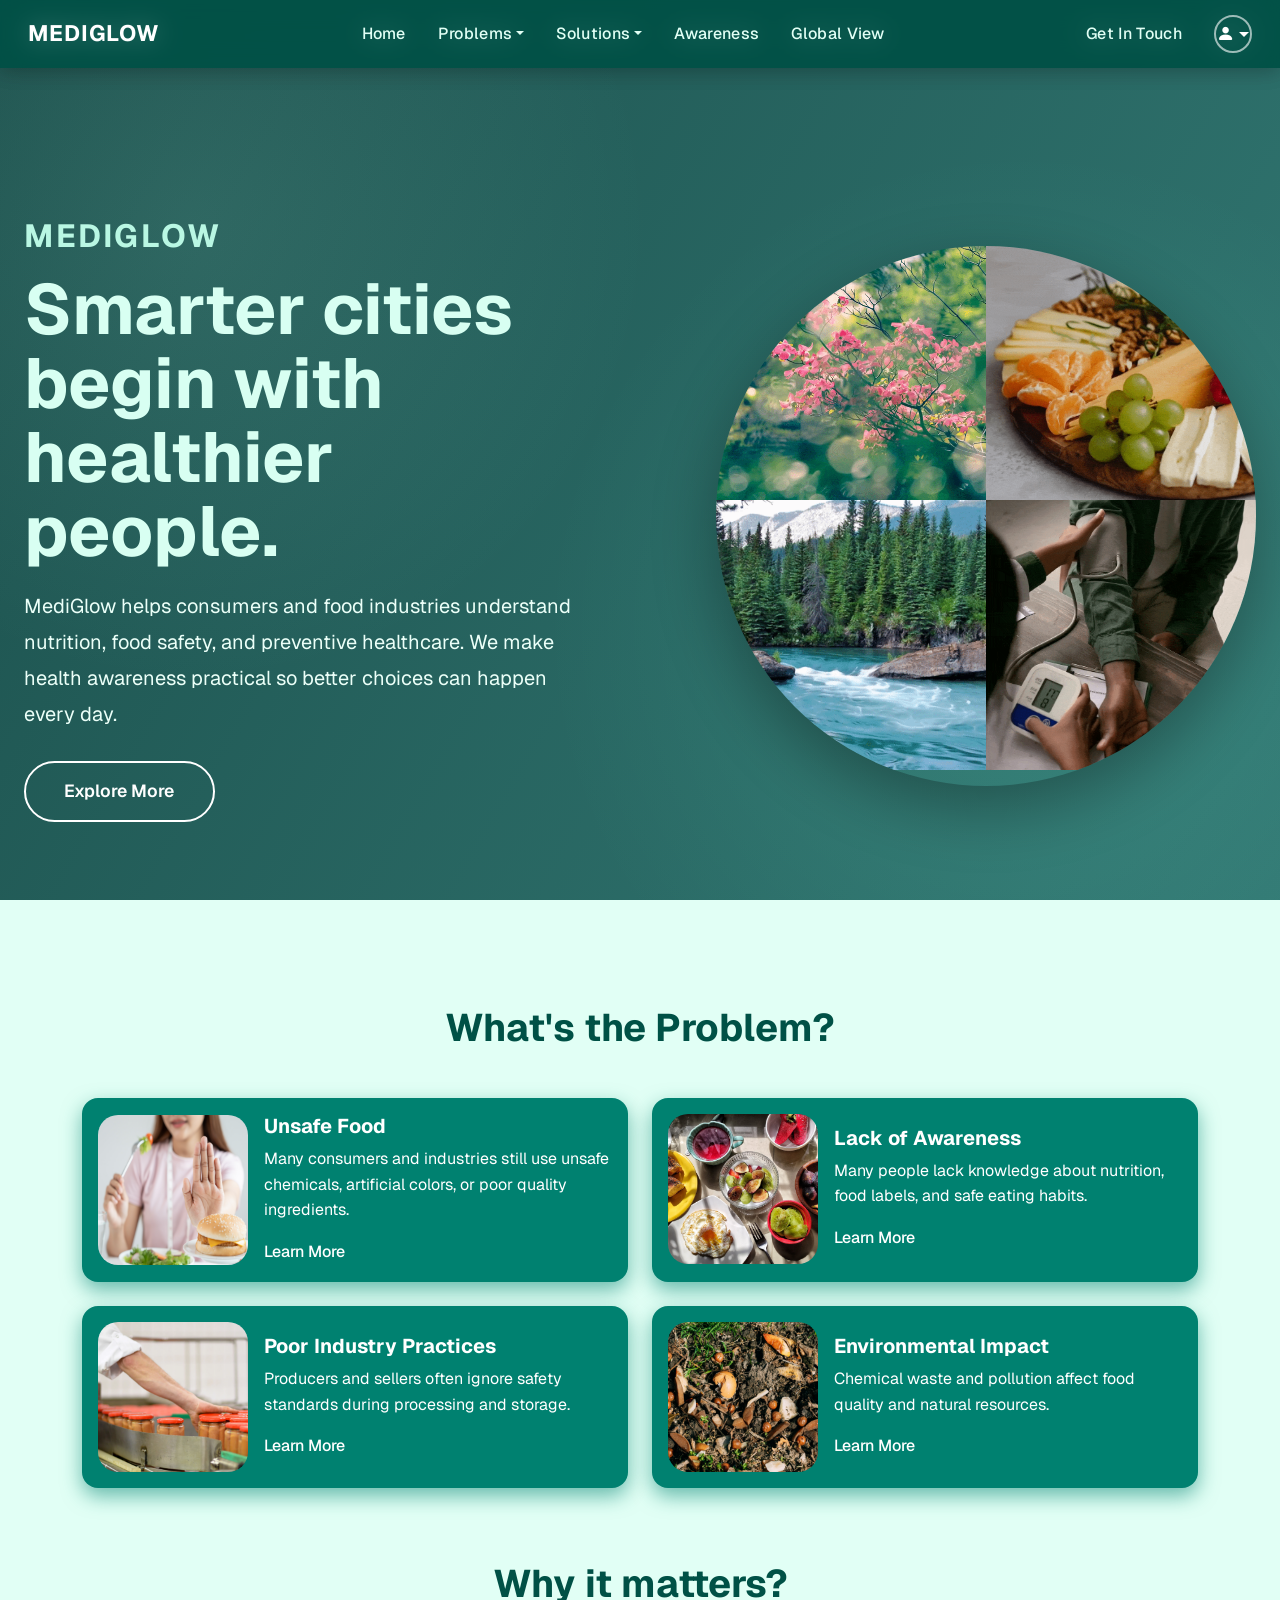
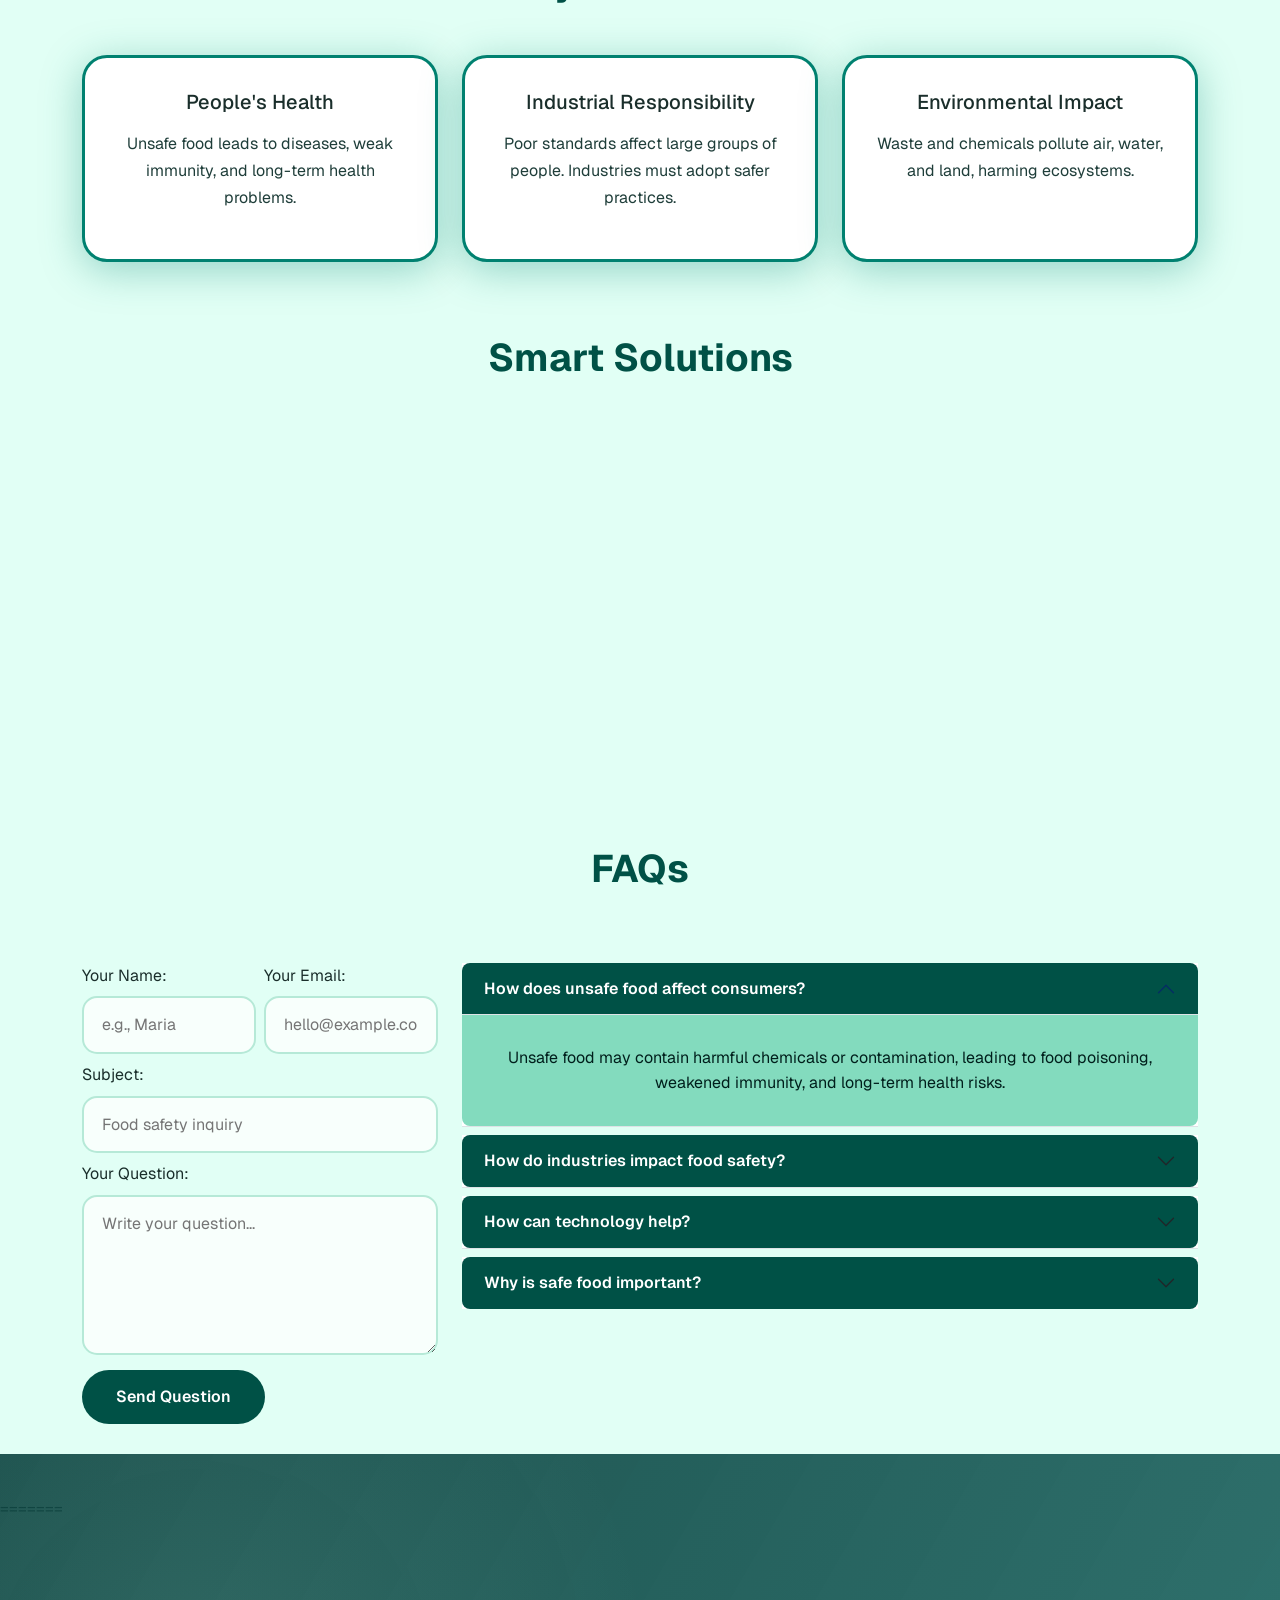
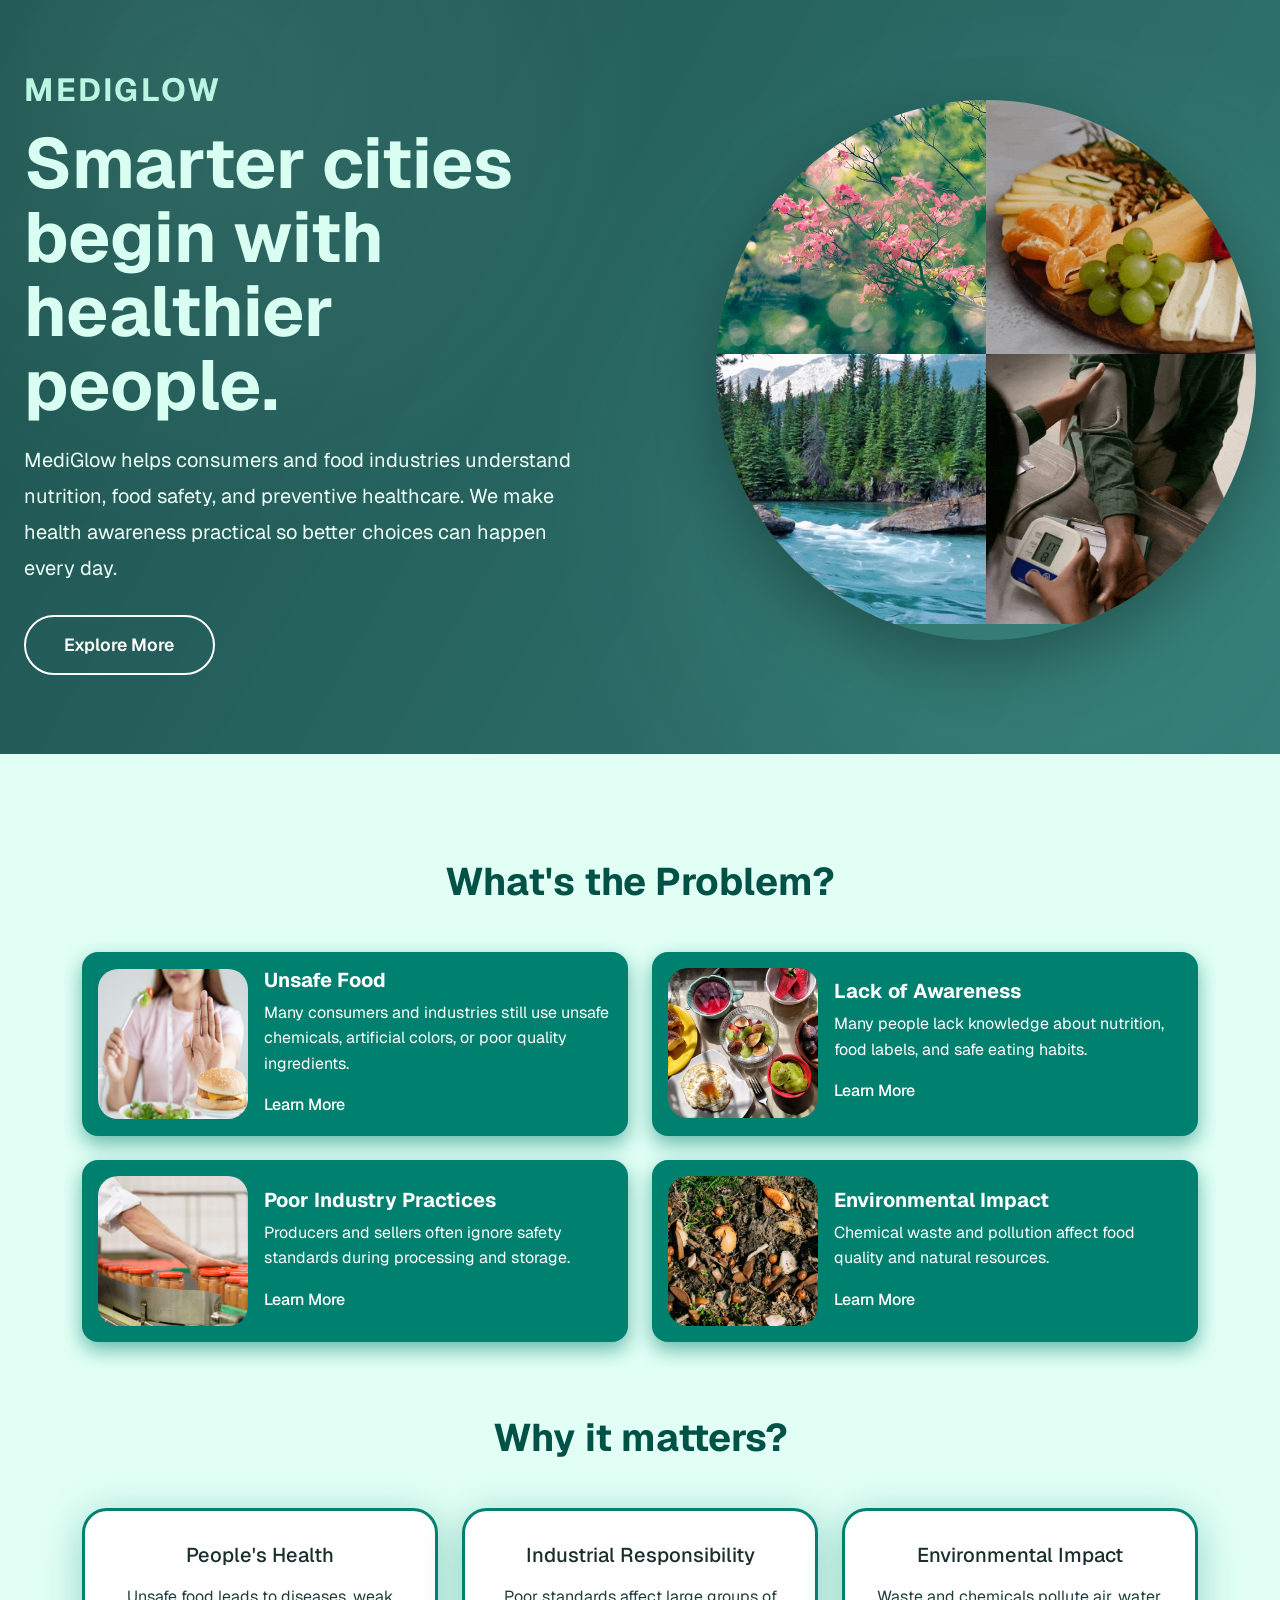
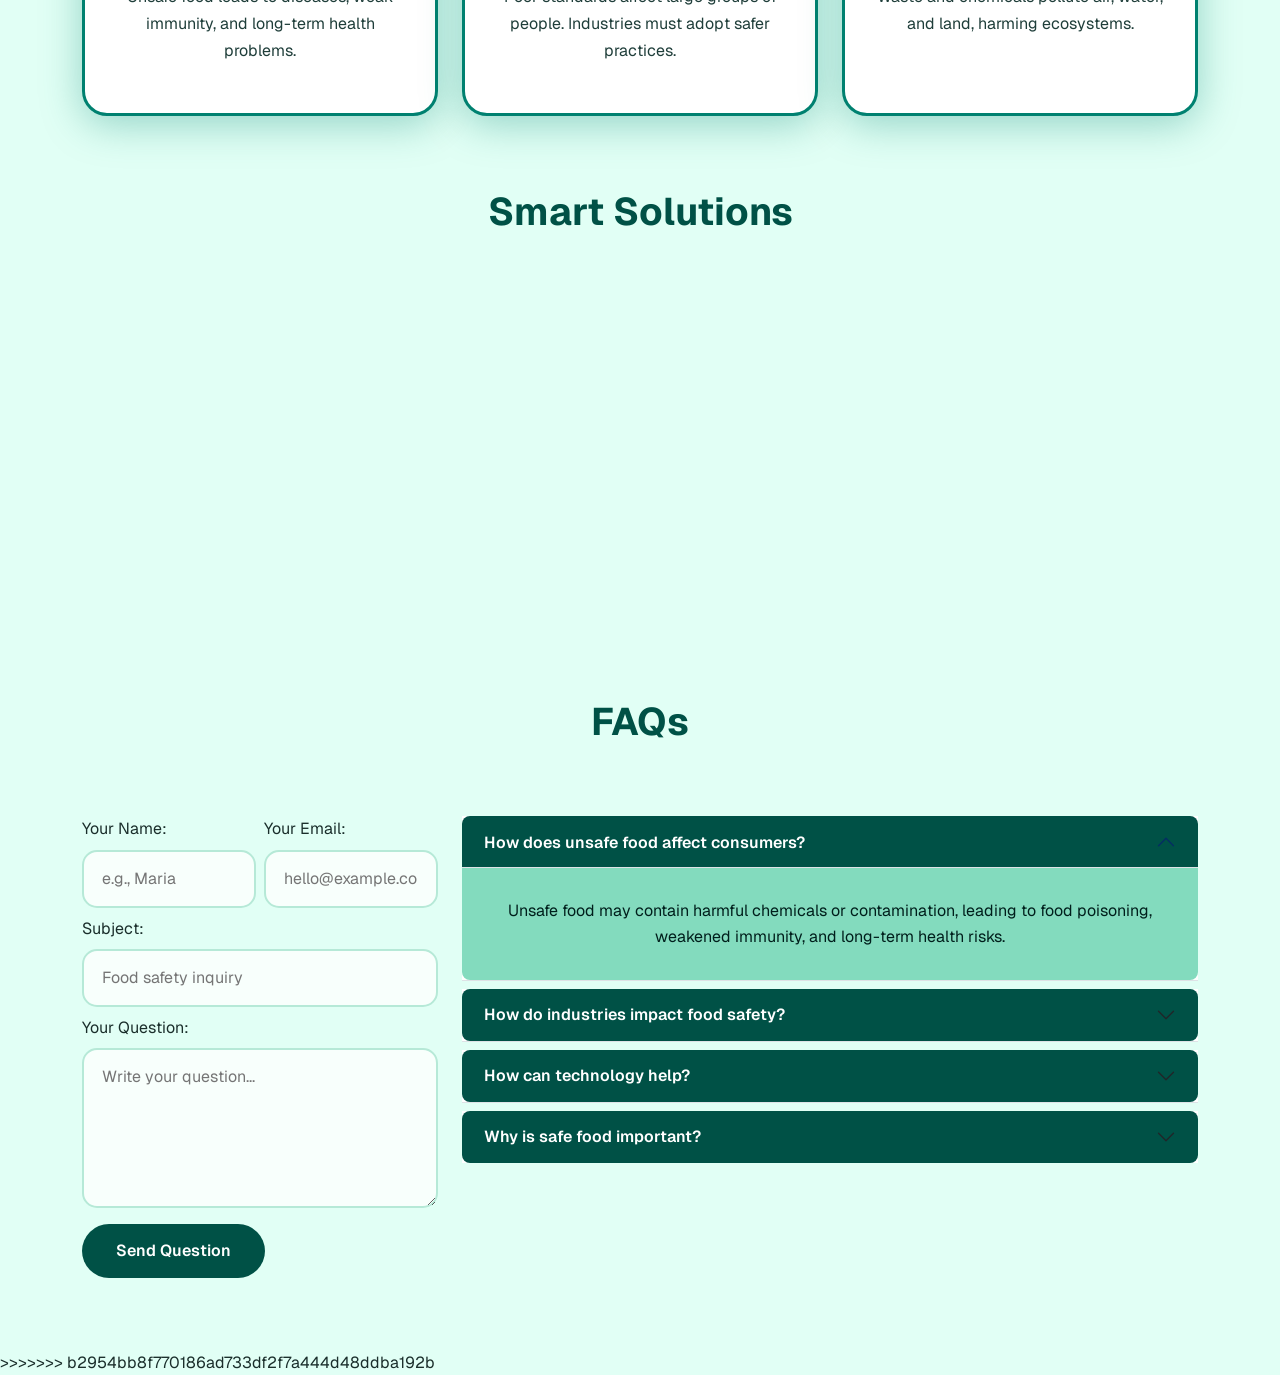
==== commit e92e2660: "master" ====
--- a/index.html
+++ b/index.html
@@ -1,3 +1,4 @@
+
 <!DOCTYPE html>
 <html lang="en">
 <head>
@@ -1455,4 +1456,1463 @@
     AOS.init();
 </script>
 </body>
+=======
+<!DOCTYPE html>
+<html lang="en">
+<head>
+    <meta charset="UTF-8">
+    <meta name="viewport" content="width=device-width, initial-scale=1.0, viewport-fit=cover" />
+    <title>MediGlow | Healthier cities, smarter choices</title>
+
+    <link href="https://fonts.googleapis.com/css2?family=Geist:wght@100..900&family=Poppins:wght@300;400;500;600;700;800&display=swap" rel="stylesheet" />
+    <link href="https://cdn.jsdelivr.net/npm/bootstrap@5.3.8/dist/css/bootstrap.min.css" rel="stylesheet" />
+    <link rel="stylesheet" href="https://cdn.jsdelivr.net/npm/bootstrap-icons@1.13.1/font/bootstrap-icons.min.css" />
+    <link href="https://unpkg.com/aos@2.3.1/dist/aos.css" rel="stylesheet" />
+
+    <style>
+        :root {
+            --medi-deep: #063d3a;
+            --medi-mid: #0c5b57;
+            --medi-primary: #005146;
+            --medi-primary-hover: #007563;
+            --medi-mint: #b9f7e3;
+            --medi-soft: #83dbbe;
+            --medi-bg: #e1fff5;
+            --medi-card-bg: #008170;
+            --medi-white: #ffffff;
+            --medi-text: #1a2e2b;
+            --medi-border: #b6e9d7;
+            --medi-focus-ring: rgba(0,81,70,0.25);
+            --medi-nav-bg: rgba(0,81,70,0.75);
+            --medi-nav-link: #e1fff5;
+            --medi-nav-hover: #0ade97;
+            --medi-dropdown-bg: rgba(191,220,210,0.85);
+            --medi-offcanvas-bg: rgba(0,81,70,0.92);
+            --medi-shadow: rgba(0,81,70,0.2);
+            --navbar-height: 68px;
+        }
+
+        * { box-sizing: border-box; margin: 0; padding: 0; }
+
+        body {
+            background-color: var(--medi-bg);
+            font-family: 'Geist', 'Poppins', system-ui, -apple-system, 'Segoe UI', Roboto, sans-serif;
+            color: var(--medi-text);
+            padding-top: var(--navbar-height);
+            line-height: 1.6;
+        }
+
+        h1, h2, h3, h4, h5, h6,
+        p, li, a, button, input, textarea,
+        .brand, .hero-title, .hero-copy, .hero-btn,
+        .problem_title, .problem_sub_title, .problem_link,
+        .matter_title, .matter_sub_title, .matter_content,
+        .solution_title, .solution_sub_title, .solution_content,
+        .solution_btn, .faq_title, .form-label,
+        .accordion-button, .accordion-body,
+        .modal-title, .form_boxes, .nav_link_color,
+        .navbar_brand_name {
+            font-family: inherit;
+        }
+
+        /* ---------- NAVBAR ---------- */
+        .navbar {
+            position: fixed; top: 0; left: 0; right: 0;
+            z-index: 1050;
+            background-color: var(--medi-nav-bg);
+            backdrop-filter: blur(12px);
+            -webkit-backdrop-filter: blur(12px);
+            min-height: var(--navbar-height);
+            box-shadow: 0 2px 20px rgba(0,0,0,0.15);
+        }
+        .navbar_brand_name {
+            color: #fff;
+            font-weight: 700;
+            font-size: 1.4rem;
+            letter-spacing: 0.04em;
+            text-transform: uppercase;
+        }
+        .navbar-brand:hover .navbar_brand_name { color: var(--medi-mint); }
+        .nav_link_color {
+            color: var(--medi-nav-link) !important;
+            font-weight: 500;
+            letter-spacing: 0.02em;
+            padding: 0.5rem 1rem !important;
+            font-size: 1rem;
+        }
+        .nav_link_color:hover,
+        .nav_link_color:focus-visible {
+            color: var(--medi-nav-hover) !important;
+        }
+        .dropdown_menu_for_nav_items {
+            background-color: var(--medi-dropdown-bg);
+            backdrop-filter: blur(10px);
+            width: 600px;
+            border-radius: 16px;
+            border: 1px solid rgba(255,255,255,0.25);
+            box-shadow: 0 12px 40px rgba(0,0,0,0.2);
+            padding: 0.5rem;
+        }
+        .dropdown_menu_for_nav_items_sm {
+            background-color: var(--medi-dropdown-bg);
+            backdrop-filter: blur(10px);
+            width: 280px;
+            border-radius: 16px;
+            border: 1px solid rgba(255,255,255,0.25);
+            box-shadow: 0 12px 40px rgba(0,0,0,0.2);
+            padding: 0.5rem;
+        }
+        .dropdown_menu_for_profile {
+            background-color: rgba(191,220,210,0.9);
+            backdrop-filter: blur(10px);
+            width: 200px;
+            border-radius: 14px;
+            border: 1px solid rgba(255,255,255,0.25);
+            box-shadow: 0 8px 30px rgba(0,0,0,0.18);
+        }
+        .dropdown_text_icon_box {
+            border: 2px solid var(--medi-primary);
+            border-radius: 12px;
+            width: 40px; height: 40px;
+            display: flex;
+            align-items: center;
+            justify-content: center;
+            color: var(--medi-primary);
+            transition: all 0.25s;
+        }
+        .dropdown-item {
+            border-radius: 10px;
+            padding: 0.6rem 0.8rem;
+        }
+        .dropdown-item:hover {
+            background-color: rgba(0,81,70,0.12);
+        }
+        .dropdown-item:hover .dropdown_text_icon_box {
+            background-color: var(--medi-primary);
+            color: #fff;
+        }
+
+        .offcanva_for_small_devices {
+            background-color: var(--medi-offcanvas-bg);
+            backdrop-filter: blur(16px);
+        }
+        .offcanva_header_for_navbar {
+            background-color: var(--medi-primary);
+        }
+        .navbar-toggler {
+            border: 2px solid rgba(255,255,255,0.5);
+            border-radius: 10px;
+        }
+        .navbar-toggler-icon {
+            filter: brightness(0) invert(1);
+        }
+
+        .logged_in_lg { display: none; }
+        .logged_in_sm { display: none !important; }
+        body:has(#auth-logged:checked) .logged_in_lg { display: flex; }
+        body:has(#auth-logged:checked) .logged_out { display: none !important; }
+        body:has(#auth-logged:checked) .logged_in_sm { display: flex !important; }
+
+        .nav-user-icon-btn {
+            display: flex;
+            align-items: center;
+            justify-content: center;
+            width: 38px; height: 38px;
+            border-radius: 50%;
+            background: transparent;
+            border: 2px solid rgba(255,255,255,0.6);
+            color: #fff;
+            text-decoration: none;
+            font-size: 1.1rem;
+        }
+        .nav-user-icon-btn:hover {
+            background: rgba(255,255,255,0.15);
+            border-color: #fff;
+            color: #fff;
+        }
+
+        /* ---------- PAGE SWITCHING (pure CSS) ---------- */
+        .page-content {
+            display: none;
+        }
+        #page-home { display: block; }
+        .page-content:target { display: block; }
+        body:has(.page-content:target) #page-home { display: none; }
+
+        /* ---------- UNIVERSAL CARD & SECTION STYLES ---------- */
+        .section-title {
+            text-align: center;
+            font-weight: 700;
+            font-size: 2.4rem;
+            color: var(--medi-primary);
+            margin: 3rem 0 1.5rem;
+        }
+        .card-hover { transition: transform 0.3s, box-shadow 0.3s; }
+        .card-hover:hover { transform: translateY(-6px); box-shadow: 0 15px 30px rgba(0,81,70,0.2); }
+
+        /* ---------- HOME PAGE ---------- */
+        .hero {
+            min-height: 100vh;
+            display: grid;
+            align-items: center;
+            position: relative;
+            isolation: isolate;
+            padding: 7rem 1.5rem 3rem;
+            margin-top: calc(-1 * var(--navbar-height));
+            padding-top: calc(7rem + var(--navbar-height));
+            background: radial-gradient(circle at 15% 25%, rgba(185,247,227,0.1), transparent 36%),
+                        radial-gradient(circle at 80% 70%, rgba(116,255,217,0.12), transparent 40%),
+                        linear-gradient(120deg, rgba(6,61,58,0.9), rgba(12,91,87,0.82)),
+                        url("https://images.unsplash.com/photo-1584982751601-97dcc096659c?auto=format&fit=crop&w=1600&q=80") center / cover no-repeat;
+        }
+        .hero-inner {
+            width: min(1250px, 100%);
+            margin: 0 auto;
+            display: grid;
+            gap: 6rem;
+            align-items: center;
+            grid-template-columns: 1fr 1fr;
+        }
+        .brand {
+            color: var(--medi-mint);
+            font-size: clamp(1.3rem, 1.2rem + 1vw, 2rem);
+            font-weight: 700;
+            letter-spacing: 0.08em;
+            text-transform: uppercase;
+            margin-bottom: 0.75rem;
+            opacity: 0;
+            transform: translateY(14px);
+            animation: riseIn 900ms ease forwards;
+        }
+        .hero-title {
+            font-size: clamp(2.4rem, 1.6rem + 3.5vw, 4.5rem);
+            line-height: 1.05;
+            font-weight: 700;
+            color: #d8fff2;
+            margin-bottom: 1.2rem;
+            opacity: 0;
+            transform: translateY(18px);
+            animation: riseIn 920ms 90ms ease forwards;
+        }
+        .hero-copy {
+            max-width: 60ch;
+            color: #ebfff8;
+            font-size: clamp(1.1rem, 1rem + 0.4vw, 1.25rem);
+            line-height: 1.8;
+            margin-bottom: 1.8rem;
+            opacity: 0;
+            transform: translateY(18px);
+            animation: riseIn 920ms 180ms ease forwards;
+        }
+        .hero-btn {
+            display: inline-flex;
+            align-items: center;
+            justify-content: center;
+            padding: 0.9rem 2.4rem;
+            border: 2px solid #fff;
+            border-radius: 999px;
+            color: #fff;
+            text-decoration: none;
+            font-weight: 600;
+            font-size: 1.1rem;
+            transition: all 220ms;
+            opacity: 0;
+            transform: translateY(18px);
+            animation: riseIn 920ms 280ms ease forwards;
+        }
+        .hero-btn:hover {
+            background-color: #fff;
+            color: var(--medi-mid);
+            transform: translateY(-2px);
+            box-shadow: 0 8px 20px rgba(0,0,0,0.2);
+        }
+        .circle-gallery {
+            width: min(78vw, 540px);
+            aspect-ratio: 1;
+            border-radius: 50%;
+            overflow: hidden;
+            margin-left: auto;
+            box-shadow: 0 22px 64px rgba(0,0,0,0.33);
+            opacity: 0;
+            animation: fadeSpinIn 1200ms 120ms ease forwards;
+        }
+        .quarter {
+            position: absolute;
+            width: 50%; height: 50%;
+            overflow: hidden;
+        }
+        .quarter img { width: 100%; height: 100%; object-fit: cover; }
+        .quarter.tl { top: 0; left: 0; }
+        .quarter.tr { top: 0; right: 0; }
+        .quarter.bl { bottom: 0; left: 0; }
+        .quarter.br { bottom: 0; right: 0; }
+
+        .problem_cards {
+            background-color: var(--medi-card-bg);
+            box-shadow: 0 8px 20px rgba(0,129,112,0.55);
+            border-radius: 1rem;
+            height: 100%;
+            color: white;
+        }
+        .problem_cards:hover { transform: translateY(-5px); box-shadow: 0 15px 30px rgba(0,129,112,0.65); }
+        .problem_img { width: 150px; height: 150px; object-fit: cover; border-radius: 20px; }
+        .problem_link {
+            color: white;
+            text-decoration: none;
+            font-weight: 500;
+        }
+        .problem_link::after {
+            content: "";
+            display: block;
+            width: 0; height: 2px;
+            background: white;
+            transition: width 0.3s;
+        }
+        .problem_link:hover::after { width: 100%; }
+
+        .matter_card {
+            border-radius: 25px;
+            border: 3px solid var(--medi-card-bg);
+            box-shadow: 0 8px 40px rgba(0,129,112,0.35);
+            background: #fff;
+            padding: 2rem 1.8rem;
+            height: 100%;
+            transition: transform 0.3s, box-shadow 0.3s;
+        }
+        .matter_card:hover {
+            transform: translateY(-8px);
+            box-shadow: 0 18px 45px rgba(0,129,112,0.4);
+        }
+        .matter_content {
+            line-height: 1.7;
+            color: #1f3e3a;
+            font-weight: 400;
+            text-align: center;
+        }
+
+        .solution_card {
+            position: relative;
+            background-color: var(--medi-soft);
+            border: 3px solid var(--medi-primary);
+            margin-top: 50px;
+            padding: 80px 30px 35px;
+            text-align: center;
+            height: 100%;
+            border-radius: 32px;
+            transition: transform 0.3s, box-shadow 0.3s;
+        }
+        .solution_card:hover {
+            transform: translateY(-10px);
+            box-shadow: 0 15px 30px rgba(0,88,79,0.3);
+        }
+        .solution_icon {
+            position: absolute;
+            top: -45px; left: 50%;
+            transform: translateX(-50%);
+            width: 100px; height: 100px;
+            border-radius: 50%;
+            background: var(--medi-soft);
+            border: 3px solid var(--medi-primary);
+            font-size: 45px;
+            color: var(--medi-primary);
+            display: flex;
+            align-items: center;
+            justify-content: center;
+        }
+        .solution_btn {
+            margin-top: 20px;
+            background: var(--medi-primary);
+            color: white;
+            border: none;
+            padding: 12px 34px;
+            border-radius: 30px;
+            font-weight: 600;
+            transition: all 0.2s;
+        }
+        .solution_btn:hover {
+            background: var(--medi-primary-hover);
+            transform: translateY(-3px);
+            box-shadow: 0 10px 20px var(--medi-shadow);
+        }
+
+        .accordion-button {
+            background-color: var(--medi-primary) !important;
+            color: white !important;
+            border-radius: 8px !important;
+            font-weight: 600;
+            padding: 16px 22px;
+        }
+        .accordion-button:not(.collapsed) { border-radius: 8px 8px 0 0 !important; }
+        .accordion-body {
+            background-color: var(--medi-soft);
+            color: #001f1c;
+            text-align: center;
+            padding: 30px 24px;
+            border-radius: 0 0 8px 8px;
+        }
+
+        .form_boxes {
+            border-radius: 15px;
+            border: 2px solid var(--medi-border);
+            padding: 14px 18px;
+            width: 100%;
+            background: #f8fffc;
+        }
+        .form_boxes:focus {
+            border-color: var(--medi-primary);
+            box-shadow: 0 0 15px rgba(0,81,70,0.12);
+            outline: none;
+        }
+        .form_btn {
+            background: var(--medi-primary);
+            color: white;
+            border: none;
+            padding: 14px 34px;
+            border-radius: 30px;
+            font-weight: 600;
+            transition: all 0.3s;
+        }
+        .form_btn:hover { background: var(--medi-primary-hover); transform: translateY(-3px); }
+
+        /* ---------- AWARENESS PAGE ---------- */
+        .awareness-hero {
+            padding: 100px 0 70px;
+            background: var(--medi-primary);
+            color: white;
+            position: relative;
+            overflow: hidden;
+        }
+        .awareness-hero h1 { font-size: 3.5rem; font-weight: 700; }
+        .awareness-section-title {
+            text-align: center;
+            font-size: 2.5rem;
+            font-weight: 700;
+            color: #14532d;
+            margin-bottom: 10px;
+        }
+        .awareness-section-sub { text-align: center; color: #55735c; margin-bottom: 50px; }
+        .feature-card {
+            background: white;
+            border-radius: 25px;
+            overflow: hidden;
+            box-shadow: 0 15px 35px rgba(0,0,0,0.08);
+            transition: 0.4s;
+            height: 100%;
+        }
+        .feature-card:hover { transform: translateY(-8px); }
+        .feature-card img { width: 100%; height: 260px; object-fit: cover; }
+        .feature-content { padding: 30px; }
+        .tag {
+            display: inline-block;
+            background: #dff5e2;
+            color: #1f6d35;
+            padding: 8px 18px;
+            border-radius: 50px;
+            font-size: 0.75rem;
+            font-weight: 600;
+            margin-bottom: 15px;
+        }
+        .mini-card {
+            background: white;
+            padding: 35px 25px;
+            border-radius: 25px;
+            text-align: center;
+            box-shadow: 0 10px 30px rgba(0,0,0,0.08);
+            transition: 0.3s;
+            height: 100%;
+        }
+        .mini-card:hover { transform: translateY(-6px); background: #005146; color: white; }
+        .mini-card:hover p { color: #dbeedd; }
+        .mini-icon {
+            width: 70px; height: 70px;
+            background: #dff5e2;
+            color: #005146;
+            border-radius: 50%;
+            display: flex;
+            align-items: center;
+            justify-content: center;
+            margin: auto auto 20px;
+            font-size: 28px;
+        }
+        .impact-section {
+            background: white;
+            border-radius: 30px;
+            padding: 50px;
+            box-shadow: 0 15px 35px rgba(0,0,0,0.06);
+        }
+        .issue-list { background: #f5fbf5; padding: 30px; border-radius: 20px; }
+        .solution-card-aw {
+            background: white;
+            padding: 35px 20px;
+            border-radius: 25px;
+            text-align: center;
+            box-shadow: 0 10px 30px rgba(0,0,0,0.08);
+            transition: 0.3s;
+            height: 100%;
+        }
+        .solution-card-aw:hover { transform: translateY(-8px); }
+        .solution-icon-aw {
+            width: 80px; height: 80px;
+            background: #005146;
+            color: white;
+            border-radius: 50%;
+            display: flex;
+            align-items: center;
+            justify-content: center;
+            font-size: 30px;
+            margin: auto auto 20px;
+        }
+        .solution-btn-aw {
+            margin-top: 10px;
+            background: #d8f6dd;
+            color: #14532d;
+            padding: 14px 28px;
+            border-radius: 50px;
+            font-weight: 600;
+            border: none;
+        }
+
+        /* ---------- GLOBAL VIEW PAGE ---------- */
+        .comparison_section { background: #f5fbf8; }
+        .comparison_heading { max-width: 850px; margin: auto auto 60px; }
+        .mini_tag {
+            background: rgba(0,129,112,0.1);
+            color: #008170;
+            padding: 10px 20px;
+            border-radius: 30px;
+            font-weight: 600;
+        }
+        .country_box {
+            background: white;
+            border-radius: 24px;
+            overflow: hidden;
+            box-shadow: 0 8px 30px rgba(0,0,0,0.06);
+            transition: 0.4s;
+        }
+        .country_box:hover { transform: translateY(-10px); }
+        .country_image { overflow: hidden; }
+        .country_image img { width: 100%; height: 320px; object-fit: cover; transition: 0.5s; }
+        .country_box:hover .country_image img { transform: scale(1.06); }
+        .country_content { padding: 35px; }
+        .feature_grid {
+            display: grid;
+            grid-template-columns: repeat(2,1fr);
+            gap: 20px;
+            margin-top: 30px;
+        }
+        .feature_item {
+            background: #f8fdfb;
+            border-radius: 16px;
+            padding: 22px;
+            transition: 0.3s;
+        }
+        .feature_item:hover { background: #eefbf7; transform: translateY(-4px); }
+        .myanmar_box { border-top: 6px solid #ff9f43; }
+        .smart_box { border-top: 6px solid #008170; }
+
+        /* ---------- CONSUMERS PAGE ---------- */
+        .comsumer_start_img_container {
+            position: relative;
+            background: url(imgs/consumer_bg.jpg) center/cover no-repeat;
+            height: 420px;
+        }
+        .comsumer_start_img_container::before {
+            content: "";
+            position: absolute;
+            inset: 0;
+            background: linear-gradient(to bottom, rgba(4,158,112,0.35), rgba(2,110,78,0.75));
+        }
+        .consumer_title h1 { font-size: 3.5rem; font-weight: 700; color: white; }
+        .comsumer_tab_pane {
+            width: 240px;
+            min-height: 180px;
+            border-radius: 18px !important;
+            background: rgba(255,255,255,0.55);
+            backdrop-filter: blur(12px);
+            border: 1px solid rgba(255,255,255,0.4);
+            color: #1c1c1c !important;
+            font-weight: 600;
+            padding: 18px;
+            transition: all 0.35s;
+        }
+        .comsumer_tab_pane:hover { transform: translateY(-6px); background: rgba(255,255,255,0.75); }
+        .comsumer_tab_pane.active { background: rgba(0,129,112,0.12) !important; }
+        .consumer_content_container {
+            background: rgba(255,255,255,0.7);
+            backdrop-filter: blur(12px);
+            border-radius: 18px;
+            padding: 24px;
+        }
+        .consumer_icon_bg {
+            width: 42px; height: 42px;
+            border-radius: 12px;
+            background: rgba(0,129,112,0.08);
+            margin-bottom: 14px;
+            display: flex;
+            align-items: center;
+            justify-content: center;
+        }
+        .consumer_overview_card {
+            background: rgba(255,255,255,0.65);
+            backdrop-filter: blur(18px);
+            border-radius: 22px;
+            overflow: hidden;
+            transition: all 0.35s;
+        }
+        .consumer_overview_card:hover { transform: translateY(-6px); }
+        .consumer_overview_header {
+            padding: 22px;
+            background: linear-gradient(135deg, #049e70, #026e4e);
+            color: white;
+        }
+        .overview_item {
+            display: flex;
+            align-items: flex-start;
+            gap: 12px;
+            padding: 12px 14px;
+            border-radius: 14px;
+            background: rgba(4,158,112,0.05);
+            transition: all 0.25s;
+        }
+        .overview_item:hover { transform: translateX(6px); background: rgba(4,158,112,0.09); }
+        .consumer_feature_item {
+            display: flex;
+            align-items: center;
+            gap: 12px;
+            background: #ccece0;
+            padding: 12px 15px;
+            border-radius: 10px;
+            border-left: 4px solid #049e70;
+            transition: all 0.3s;
+        }
+        .consumer_feature_item:hover { transform: translateX(5px); background: #d7f7ec; }
+        .mobile_tap_pane_consumer_button {
+            width: 60px; height: 60px;
+            border-radius: 50%;
+            background: #76a395;
+            position: fixed;
+            bottom: 20px; left: 20px;
+            z-index: 1000;
+            box-shadow: 0 10px 10px rgba(0,0,0,0.08);
+        }
+
+        /* ---------- UNSAFE FOOD PAGE (dark theme) ---------- */
+        .unsafe-food-page-body {
+            background: url(imgs/bg_img_for_consumer.png) center/cover fixed no-repeat;
+            color: white;
+            font-family: system-ui;
+            overflow-x: hidden;
+            padding-top: var(--navbar-height);
+            min-height: 100vh;
+        }
+        .unsafe_food_container {
+            display: flex;
+            gap: 24px;
+            padding: 24px;
+        }
+        .unsafe_food_sidebar {
+            min-width: 220px;
+            position: sticky;
+            top: calc(var(--navbar-height) + 20px);
+            padding: 16px;
+            border-radius: 16px;
+            background: rgba(255,255,255,0.06);
+            backdrop-filter: blur(16px);
+            border: 1px solid rgba(255,255,255,0.12);
+            height: fit-content;
+        }
+        .unsafe_food_sidebar a {
+            display: block;
+            padding: 10px 12px;
+            margin-bottom: 6px;
+            border-radius: 10px;
+            text-decoration: none;
+            color: white;
+            opacity: 0.7;
+        }
+        .unsafe_food_sidebar a:hover,
+        .unsafe_food_sidebar a.active {
+            background: rgba(0,230,184,0.15) !important;
+            color: #00e6b8 !important;
+            opacity: 1;
+        }
+        .section-spy {
+            padding-top: 80px;
+            margin-top: -80px;
+            margin-bottom: 60px;
+        }
+        .unsafe_food_card {
+            background: rgba(255,255,255,0.06);
+            border: 1px solid rgba(255,255,255,0.12);
+            backdrop-filter: blur(14px);
+            border-radius: 18px;
+            overflow: hidden;
+            transition: 0.3s;
+        }
+        .unsafe_food_card:hover { transform: translateY(-6px); border-color: rgba(0,230,184,0.3); }
+        .unsafe_food_card img { width: 100%; height: 220px; object-fit: cover; }
+        .unsafe_food_title_badge {
+            display: inline-block;
+            padding: 4px 10px;
+            border-radius: 8px;
+            background: rgba(0,230,184,0.15);
+            color: #00e6b8;
+            font-weight: 600;
+            font-size: 0.9rem;
+        }
+        .mobile_tap_pane_button_uf {
+            width: 60px; height: 60px;
+            border-radius: 50%;
+            background: #76a395;
+            position: fixed;
+            bottom: 20px; left: 20px;
+            z-index: 1000;
+            box-shadow: 0 10px 10px rgba(0,0,0,0.08);
+        }
+        .unsafe_food_sidebar_mobile a:hover,
+        .unsafe_food_sidebar_mobile a.active {
+            background: rgba(0,230,184,0.15) !important;
+            color: #00e6b8 !important;
+            opacity: 1;
+        }
+        .unsafe_food_sidebar_mobile {
+            min-width: 220px;
+            padding: 16px;
+            border-radius: 16px;
+            background: rgba(255,255,255,0.06);
+            backdrop-filter: blur(16px);
+            border: 1px solid rgba(255,255,255,0.12);
+            height: fit-content;
+        }
+        .unsafe_food_sidebar_mobile a {
+            display: block;
+            padding: 10px 12px;
+            margin-bottom: 6px;
+            border-radius: 10px;
+            text-decoration: none;
+            color: white;
+            opacity: 0.7;
+        }
+
+        /* ---------- ABOUT PAGE ---------- */
+        .about_contact_section { padding: 90px 0; }
+        .info_card {
+            background: white;
+            border-radius: 24px;
+            padding: 35px;
+            text-align: center;
+            border: 1px solid rgba(0,0,0,0.05);
+            transition: 0.4s;
+            height: 100%;
+        }
+        .info_card:hover { transform: translateY(-8px); box-shadow: 0 15px 35px rgba(0,0,0,0.08); }
+        .info_icon {
+            width: 70px; height: 70px;
+            margin: auto;
+            border-radius: 18px;
+            background: linear-gradient(135deg,#008170,#00b89c);
+            display: flex;
+            align-items: center;
+            justify-content: center;
+            color: white;
+            font-size: 28px;
+            margin-bottom: 20px;
+        }
+        .main_box {
+            background: white;
+            border-radius: 30px;
+            padding: 50px;
+            box-shadow: 0 18px 40px rgba(0,0,0,0.05);
+            height: 100%;
+        }
+        .side_card {
+            border-radius: 26px;
+            padding: 35px;
+            margin-bottom: 25px;
+        }
+        .vision_card { background: linear-gradient(135deg,#008170,#00b89c); color: white; }
+        .mission_card { background: #0f172a; color: white; }
+        .social_box { background: white; border: 1px solid rgba(0,0,0,0.06); }
+        .social_icons {
+            display: flex; gap: 15px; margin-top: 20px;
+        }
+        .social_icons a {
+            width: 52px; height: 52px;
+            border-radius: 16px;
+            background: #f4faf7;
+            display: flex;
+            align-items: center;
+            justify-content: center;
+            color: #008170;
+            font-size: 20px;
+            transition: 0.4s;
+            text-decoration: none;
+        }
+        .social_icons a:hover {
+            background: linear-gradient(135deg,#008170,#00b89c);
+            color: white;
+            transform: translateY(-5px);
+        }
+        .team_heading { font-size: 52px; font-weight: 900; color: #111; }
+        .member_card {
+            background: white;
+            border-radius: 28px;
+            overflow: hidden;
+            transition: 0.4s;
+            border: 1px solid rgba(0,0,0,0.05);
+            height: 100%;
+        }
+        .member_card:hover { transform: translateY(-10px); box-shadow: 0 18px 40px rgba(0,0,0,0.08); }
+        .member_image img {
+            width: 100%;
+            height: 280px;
+            object-fit: cover;
+            transition: 0.5s;
+        }
+        .member_card:hover .member_image img { transform: scale(1.06); }
+        .member_content { padding: 28px; text-align: center; }
+
+        /* ---------- MODALS ---------- */
+        .modal-content { border-radius: 20px; border: none; box-shadow: 0 16px 60px rgba(0,81,70,0.25); }
+        #modal_login .modal-dialog,
+        #modal_register .modal-dialog { max-width: 900px; }
+        .modal-image-col {
+            background-size: cover;
+            background-position: center;
+            min-height: 400px;
+            border-radius: 20px 0 0 20px;
+        }
+        .modal-form-col { padding: 2.5rem 2rem 0 2rem; background: #fff; border-radius: 0 20px 20px 0; }
+        .auth-title { font-size: 2rem; font-weight: 600; color: var(--medi-primary); margin-bottom: 1.5rem; }
+        .auth-email-input {
+            width: 100%;
+            border: 2px solid var(--medi-border);
+            border-radius: 12px;
+            padding: 12px 16px;
+        }
+        .auth-email-input:focus { border-color: var(--medi-primary); box-shadow: 0 0 0 3px var(--medi-focus-ring); outline: none; }
+        .auth-email-btn {
+            display: block;
+            width: 100%;
+            background: var(--medi-primary);
+            color: #fff;
+            border: none;
+            border-radius: 12px;
+            padding: 12px 16px;
+            font-weight: 600;
+            text-align: center;
+            transition: background 0.2s, transform 0.15s;
+        }
+        .auth-email-btn:hover { background: var(--medi-primary-hover); transform: translateY(-1px); }
+        .auth-social-btn {
+            width: 100%;
+            display: flex;
+            align-items: center;
+            justify-content: center;
+            gap: 10px;
+            background: #fff;
+            border: 1px solid var(--medi-border);
+            border-radius: 12px;
+            padding: 12px 16px;
+            font-weight: 500;
+            transition: background 0.15s;
+        }
+        .auth-social-btn:hover { background: var(--medi-bg); border-color: var(--medi-primary); }
+        .auth-signup-link { text-align: center; margin-top: 1.5rem; font-size: 0.9rem; color: rgba(0,81,70,0.7); }
+        .auth-signup-link a { color: var(--medi-primary); font-weight: 600; text-decoration: none; }
+        .auth-footer {
+            border-top: 1px solid var(--medi-border);
+            padding: 1rem 2rem;
+            margin: 1rem -2rem 0;
+            background: #f8fffc;
+            border-radius: 0 0 20px 0;
+            display: flex;
+            justify-content: center;
+            gap: 2rem;
+        }
+        .login_form { text-decoration: underline; color: var(--medi-primary); cursor: pointer; font-weight: 500; }
+        .btn-close-white { filter: brightness(0) invert(1); }
+
+        /* ---------- RESPONSIVE & ANIMATIONS ---------- */
+        @keyframes riseIn {
+            to { opacity: 1; transform: translateY(0); }
+        }
+        @keyframes fadeSpinIn {
+            from { opacity: 0; transform: scale(0.92) rotate(-5deg); }
+            to { opacity: 1; transform: scale(1) rotate(0deg); }
+        }
+        @media (max-width: 992px) {
+            .hero-inner { grid-template-columns: 1fr; text-align: center; gap: 3rem; }
+            .circle-gallery { margin-inline: auto; width: min(55vw, 340px); }
+            .country_image img { height: 250px; }
+            .feature_grid { grid-template-columns: 1fr; }
+        }
+        @media (max-width: 768px) {
+            .modal-image-col { min-height: 200px; border-radius: 20px 20px 0 0; }
+            .modal-form-col { border-radius: 0 0 20px 20px; }
+            .auth-footer { border-radius: 0 0 20px 20px; }
+        }
+    </style>
+</head>
+<body>
+
+<!-- Auth radio controls -->
+<input type="radio" name="auth" id="auth-guest" hidden checked>
+<input type="radio" name="auth" id="auth-logged" hidden>
+<input type="radio" name="auth" id="auth-form-fill" hidden checked>
+<input type="radio" name="auth" id="auth-link-fill" hidden>
+
+<!-- ═══════════════ NAVBAR ═══════════════ -->
+<nav class="navbar navbar-expand-lg">
+    <div class="container-fluid">
+        <a href="#page-home" class="navbar-brand ms-lg-3">
+            <span class="navbar_brand_name">MediGlow</span>
+        </a>
+        <button type="button" class="navbar-toggler me-2" data-bs-toggle="offcanvas" data-bs-target="#offcanvas_nav">
+            <span class="navbar-toggler-icon"></span>
+        </button>
+        <div class="collapse navbar-collapse" id="nav_id">
+            <ul class="navbar-nav mx-auto">
+                <li class="nav-item"><a class="nav-link nav_link_color" href="#page-home">Home</a></li>
+                <li class="nav-item dropdown">
+                    <a href="#" class="nav-link nav_link_color dropdown-toggle" data-bs-toggle="dropdown">Problems</a>
+                    <ul class="dropdown-menu dropdown_menu_for_nav_items">
+                        <li><div class="row g-1">
+                            <div class="col-md-6"><a class="dropdown-item" href="#page-consumers"><div class="row g-0 align-items-center"><div class="col-3 text-center dropdown_text_icon_box"><i class="bi bi-bandaid-fill"></i></div><div class="col-9 dropdown_text_section ps-2"><h6>Consumers</h6><p>Health issues</p></div></div></a></div>
+                            <div class="col-md-6"><a class="dropdown-item" href="#page-unsafe-food"><div class="row g-0 align-items-center"><div class="col-3 text-center dropdown_text_icon_box"><i class="bi bi-fork-knife"></i></div><div class="col-9 dropdown_text_section ps-2"><h6>Unsafe Food</h6><p>Food safety risks</p></div></div></a></div>
+                        </div></li>
+                        <li><div class="row g-1 mt-1">
+                            <div class="col-md-6"><a class="dropdown-item" href="#page-home"><div class="row g-0 align-items-center"><div class="col-3 text-center dropdown_text_icon_box"><i class="bi bi-exclamation-triangle-fill"></i></div><div class="col-9 dropdown_text_section ps-2"><h6>Industry</h6><p>Poor practices</p></div></div></a></div>
+                            <div class="col-md-6"><a class="dropdown-item" href="#page-home"><div class="row g-0 align-items-center"><div class="col-3 text-center dropdown_text_icon_box"><i class="bi bi-tree-fill"></i></div><div class="col-9 dropdown_text_section ps-2"><h6>Environment</h6><p>Pollution impact</p></div></div></a></div>
+                        </div></li>
+                    </ul>
+                </li>
+                <li class="nav-item dropdown">
+                    <a href="#" class="nav-link nav_link_color dropdown-toggle" data-bs-toggle="dropdown">Solutions</a>
+                    <ul class="dropdown-menu dropdown_menu_for_nav_items">
+                        <li><div class="row g-1">
+                            <div class="col-md-6"><a class="dropdown-item" href="#page-ai-detection"><div class="row g-0 align-items-center"><div class="col-3 text-center dropdown_text_icon_box"><i class="bi bi-search"></i></div><div class="col-9 dropdown_text_section ps-2"><h6>AI Detection</h6><p>Smart scanning</p></div></div></a></div>
+                            <div class="col-md-6"><a class="dropdown-item" href="#page-home"><div class="row g-0 align-items-center"><div class="col-3 text-center dropdown_text_icon_box"><i class="bi bi-box-seam-fill"></i></div><div class="col-9 dropdown_text_section ps-2"><h6>Smart Packaging</h6><p>Freshness tracking</p></div></div></a></div>
+                        </div></li>
+                        <li><div class="row g-1 mt-1">
+                            <div class="col-md-6"><a class="dropdown-item" href="#page-home"><div class="row g-0 align-items-center"><div class="col-3 text-center dropdown_text_icon_box"><i class="bi bi-laptop"></i></div><div class="col-9 dropdown_text_section ps-2"><h6>Modern Tech</h6><p>Sensors & apps</p></div></div></a></div>
+                            <div class="col-md-6"><a class="dropdown-item" href="#page-home"><div class="row g-0 align-items-center"><div class="col-3 text-center dropdown_text_icon_box"><i class="bi bi-shield-check"></i></div><div class="col-9 dropdown_text_section ps-2"><h6>Quality Control</h6><p>Safety standards</p></div></div></a></div>
+                        </div></li>
+                    </ul>
+                </li>
+                <li class="nav-item"><a class="nav-link nav_link_color" href="#page-awareness">Awareness</a></li>
+                <li class="nav-item"><a class="nav-link nav_link_color" href="#page-global">Global View</a></li>
+            </ul>
+            <ul class="navbar-nav me-lg-3">
+                <li class="nav-item"><a class="nav-link nav_link_color" href="#page-about">Get In Touch</a></li>
+            </ul>
+
+            <!-- Logged-in user -->
+            <div class="auth-user dropdown logged_in_lg me-lg-4">
+                <a href="#" class="d-flex align-items-center nav-link dropdown-toggle" data-bs-toggle="dropdown">
+                    <span class="rounded-circle bg-secondary d-flex align-items-center justify-content-center text-white" style="width:32px;height:32px;font-size:0.8rem;">A</span>
+                </a>
+                <ul class="dropdown-menu dropdown-menu-end dropdown_menu_for_profile">
+                    <li class="px-3 py-2"><div style="font-weight:600;">Anonymous</div></li>
+                    <li><hr class="dropdown-divider"></li>
+                    <li><a class="dropdown-item" href="#">Profile</a></li>
+                    <li><label for="auth-guest" class="dropdown-item text-danger" style="cursor:pointer;">Logout</label></li>
+                </ul>
+            </div>
+
+            <!-- Logged-out state -->
+            <div class="dropdown logged_out d-none d-lg-flex pe-lg-3">
+                <a href="#" class="nav-user-icon-btn dropdown-toggle" data-bs-toggle="dropdown">
+                    <i class="bi bi-person-fill"></i>
+                </a>
+                <ul class="dropdown-menu dropdown-menu-end dropdown_menu_for_profile">
+                    <li><a class="dropdown-item" href="#modal_login" data-bs-toggle="modal">Login</a></li>
+                    <li><a class="dropdown-item" href="#modal_register" data-bs-toggle="modal">Sign Up</a></li>
+                </ul>
+            </div>
+        </div>
+
+        <!-- Mobile offcanvas -->
+        <div class="offcanvas offcanva_for_small_devices offcanvas-end d-lg-none" id="offcanvas_nav" tabindex="-1">
+            <div class="offcanvas-header offcanva_header_for_navbar">
+                <a href="#page-home" class="navbar-brand"><span class="navbar_brand_name" style="color:white;">MediGlow</span></a>
+                <button type="button" class="btn-close btn-close-white pe-4" data-bs-dismiss="offcanvas"></button>
+            </div>
+            <div class="offcanvas-body px-4 pt-3">
+                <div class="logged_in_sm justify-content-center mb-3">
+                    <div class="dropdown">
+                        <a href="#" class="d-flex align-items-center nav-link dropdown-toggle" data-bs-toggle="dropdown">
+                            <span class="rounded-circle bg-secondary d-flex align-items-center justify-content-center text-white" style="width:32px;height:32px;">A</span>
+                        </a>
+                        <ul class="dropdown-menu dropdown-menu-end dropdown_menu_for_profile">
+                            <li class="px-3 py-2"><div>Anonymous</div></li>
+                            <li><hr class="dropdown-divider"></li>
+                            <li><a class="dropdown-item" href="#">Profile</a></li>
+                            <li><label for="auth-guest" class="dropdown-item text-danger">Logout</label></li>
+                        </ul>
+                    </div>
+                </div>
+                <ul class="navbar-nav">
+                    <li class="nav-item mt-2"><a class="nav-link nav_link_color" href="#page-home" data-bs-dismiss="offcanvas">Home</a></li>
+                    <li class="nav-item mt-2"><a class="nav-link nav_link_color" href="#page-awareness" data-bs-dismiss="offcanvas">Awareness</a></li>
+                    <li class="nav-item mt-2"><a class="nav-link nav_link_color" href="#page-global" data-bs-dismiss="offcanvas">Global View</a></li>
+                    <li class="nav-item mt-2"><a class="nav-link nav_link_color" href="#page-consumers" data-bs-dismiss="offcanvas">Consumers</a></li>
+                    <li class="nav-item mt-2"><a class="nav-link nav_link_color" href="#page-unsafe-food" data-bs-dismiss="offcanvas">Unsafe Food</a></li>
+                    <li class="nav-item mt-2"><a class="nav-link nav_link_color" href="#page-ai-detection" data-bs-dismiss="offcanvas">AI Detection</a></li>
+                    <li class="nav-item mt-2"><a class="nav-link nav_link_color" href="#page-about" data-bs-dismiss="offcanvas">About Us</a></li>
+                </ul>
+                <hr style="border-color:rgba(255,255,255,0.3);">
+                <div class="d-flex justify-content-center logged_out gap-3">
+                    <a href="#modal_login_sm" data-bs-toggle="modal" data-bs-dismiss="offcanvas" class="btn btn-outline-light btn-sm">Login</a>
+                    <a href="#modal_register_sm" data-bs-toggle="modal" data-bs-dismiss="offcanvas" class="btn btn-light btn-sm">Sign Up</a>
+                </div>
+            </div>
+        </div>
+    </div>
+</nav>
+
+<!-- ═══════════════ PAGE: HOME ═══════════════ -->
+<div class="page-content" id="page-home">
+    <main class="hero">
+        <section class="hero-inner">
+            <div>
+                <p class="brand">MediGlow</p>
+                <h1 class="hero-title">Smarter cities begin with healthier people.</h1>
+                <p class="hero-copy">MediGlow helps consumers and food industries understand nutrition, food safety, and preventive healthcare. We make health awareness practical so better choices can happen every day.</p>
+                <a href="#problem-section" class="hero-btn">Explore More</a>
+            </div>
+            <div class="circle-gallery">
+                <figure class="quarter tl"><img src="gifs/gif1.gif" alt="Healthy food" /></figure>
+                <figure class="quarter tr"><img src="gifs/gif2.gif" alt="Wellness" /></figure>
+                <figure class="quarter bl"><img src="gifs/gif3.gif" alt="Safety check" /></figure>
+                <figure class="quarter br"><img src="gifs/gif4.gif" alt="Community" /></figure>
+            </div>
+        </section>
+    </main>
+
+    <div class="container" id="problem-section" style="margin-top:5rem;">
+        <div class="row g-4">
+            <h2 class="section-title" data-aos="fade-up">What's the Problem?</h2>
+            <div class="col-md-6" data-aos="fade-right" data-aos-delay="100">
+                <div class="problem_cards p-3 h-100">
+                    <div class="row align-items-center g-3">
+                        <div class="col-auto"><img src="imgs/unsafe_food.png" class="problem_img"></div>
+                        <div class="col"><h5 class="fw-bold problem_sub_title">Unsafe Food</h5><p>Many consumers and industries still use unsafe chemicals, artificial colors, or poor quality ingredients.</p><a href="#" class="problem_link">Learn More</a></div>
+                    </div>
+                </div>
+            </div>
+            <div class="col-md-6" data-aos="fade-left" data-aos-delay="150">
+                <div class="problem_cards p-3 h-100">
+                    <div class="row align-items-center g-3">
+                        <div class="col-auto"><img src="imgs/food_awareness.png" class="problem_img"></div>
+                        <div class="col"><h5 class="fw-bold problem_sub_title">Lack of Awareness</h5><p>Many people lack knowledge about nutrition, food labels, and safe eating habits.</p><a href="#" class="problem_link">Learn More</a></div>
+                    </div>
+                </div>
+            </div>
+            <div class="col-md-6" data-aos="fade-right" data-aos-delay="200">
+                <div class="problem_cards p-3 h-100">
+                    <div class="row align-items-center g-3">
+                        <div class="col-auto"><img src="imgs/industries_practices.png" class="problem_img"></div>
+                        <div class="col"><h5 class="fw-bold problem_sub_title">Poor Industry Practices</h5><p>Producers and sellers often ignore safety standards during processing and storage.</p><a href="#" class="problem_link">Learn More</a></div>
+                    </div>
+                </div>
+            </div>
+            <div class="col-md-6" data-aos="fade-left" data-aos-delay="250">
+                <div class="problem_cards p-3 h-100">
+                    <div class="row align-items-center g-3">
+                        <div class="col-auto"><img src="imgs/environmental_impact.png" class="problem_img"></div>
+                        <div class="col"><h5 class="fw-bold problem_sub_title">Environmental Impact</h5><p>Chemical waste and pollution affect food quality and natural resources.</p><a href="#" class="problem_link">Learn More</a></div>
+                    </div>
+                </div>
+            </div>
+        </div>
+    </div>
+
+    <div class="container">
+        <div class="row g-4 mt-4">
+            <h2 class="section-title" data-aos="fade-up">Why it matters?</h2>
+            <div class="col-lg-4 col-md-6 d-flex" data-aos="zoom-in" data-aos-delay="100">
+                <div class="matter_card w-100"><h5 class="matter_sub_title text-center">People's Health</h5><p class="matter_content mt-3">Unsafe food leads to diseases, weak immunity, and long-term health problems.</p></div>
+            </div>
+            <div class="col-lg-4 col-md-6 d-flex" data-aos="zoom-in" data-aos-delay="200">
+                <div class="matter_card w-100"><h5 class="matter_sub_title text-center">Industrial Responsibility</h5><p class="matter_content mt-3">Poor standards affect large groups of people. Industries must adopt safer practices.</p></div>
+            </div>
+            <div class="col-lg-4 col-md-6 d-flex" data-aos="zoom-in" data-aos-delay="300">
+                <div class="matter_card w-100"><h5 class="matter_sub_title text-center">Environmental Impact</h5><p class="matter_content mt-3">Waste and chemicals pollute air, water, and land, harming ecosystems.</p></div>
+            </div>
+        </div>
+    </div>
+
+    <div class="container mt-5" id="solutions-section">
+        <div class="row g-4 justify-content-center">
+            <h2 class="section-title" data-aos="fade-up">Smart Solutions</h2>
+            <div class="col-lg-4 col-md-6 mt-5" data-aos="flip-left" data-aos-delay="100">
+                <div class="solution_card"><div class="solution_icon"><i class="bi bi-search"></i></div><h4 class="solution_sub_title">AI Detection Systems</h4><p class="solution_content">AI-powered tools analyze food safety and detect harmful chemicals.</p><a href="#page-ai-detection" class="solution_btn">Explore More</a></div>
+            </div>
+            <div class="col-lg-4 col-md-6 mt-5" data-aos="flip-left" data-aos-delay="200">
+                <div class="solution_card"><div class="solution_icon"><i class="bi bi-box-seam-fill"></i></div><h4 class="solution_sub_title">Smart Packaging</h4><p class="solution_content">Packaging that tracks freshness and shows contamination risks.</p><button class="solution_btn">Explore More</button></div>
+            </div>
+            <div class="col-lg-4 col-md-6 mt-5" data-aos="flip-left" data-aos-delay="300">
+                <div class="solution_card"><div class="solution_icon"><i class="bi bi-laptop"></i></div><h4 class="solution_sub_title">Modern Technology</h4><p class="solution_content">Sensors, apps, and IoT improve quality control across the food supply chain.</p><button class="solution_btn">Explore More</button></div>
+            </div>
+        </div>
+    </div>
+
+    <div class="container mb-5 pb-4">
+        <h2 class="section-title" data-aos="fade-up">FAQs</h2>
+        <div class="row">
+            <div class="col-lg-4 col-md-10 mt-5" data-aos="fade-right">
+                <div class="row g-2 mb-2">
+                    <div class="col-lg-6"><label class="form-label">Your Name:</label><input class="form_boxes" type="text" placeholder="e.g., Maria"></div>
+                    <div class="col-lg-6"><label class="form-label">Your Email:</label><input class="form_boxes" type="email" placeholder="hello@example.com"></div>
+                </div>
+                <div class="row mb-2"><div class="col-lg-12"><label class="form-label">Subject:</label><input class="form_boxes" type="text" placeholder="Food safety inquiry"></div></div>
+                <div class="row mb-2"><div class="col-lg-12"><label class="form-label">Your Question:</label><textarea class="form_boxes" rows="5" placeholder="Write your question..."></textarea></div></div>
+                <button class="form_btn" data-bs-toggle="modal" data-bs-target="#succcessModal">Send Question</button>
+            </div>
+            <div class="col-lg-8 col-md-10 mt-5" data-aos="fade-left">
+                <div class="accordion accordion-flush" id="parentaccordion">
+                    <div class="accordion-item mb-2"><h2 class="accordion-header"><button class="accordion-button" data-bs-toggle="collapse" data-bs-target="#accordion-1">How does unsafe food affect consumers?</button></h2><div class="collapse show accordion-collapse" id="accordion-1" data-bs-parent="#parentaccordion"><div class="accordion-body">Unsafe food may contain harmful chemicals or contamination, leading to food poisoning, weakened immunity, and long-term health risks.</div></div></div>
+                    <div class="accordion-item mb-2"><h2 class="accordion-header"><button class="accordion-button collapsed" data-bs-toggle="collapse" data-bs-target="#accordion-2">How do industries impact food safety?</button></h2><div class="collapse accordion-collapse" id="accordion-2" data-bs-parent="#parentaccordion"><div class="accordion-body">Poor waste disposal, excessive chemicals, and unsafe methods pollute resources and reduce food quality.</div></div></div>
+                    <div class="accordion-item mb-2"><h2 class="accordion-header"><button class="accordion-button collapsed" data-bs-toggle="collapse" data-bs-target="#accordion-3">How can technology help?</button></h2><div class="collapse accordion-collapse" id="accordion-3" data-bs-parent="#parentaccordion"><div class="accordion-body">AI food testing, smart packaging, and digital sensors detect contamination in real time.</div></div></div>
+                    <div class="accordion-item mb-2"><h2 class="accordion-header"><button class="accordion-button collapsed" data-bs-toggle="collapse" data-bs-target="#accordion-4">Why is safe food important?</button></h2><div class="collapse accordion-collapse" id="accordion-4" data-bs-parent="#parentaccordion"><div class="accordion-body">Safe food and water prevent diseases and build stronger, healthier communities.</div></div></div>
+                </div>
+            </div>
+        </div>
+    </div>
+</div>
+
+<!-- ═══════════════ PAGE: AWARENESS ═══════════════ -->
+<div class="page-content" id="page-awareness">
+    <section class="awareness-hero">
+        <div class="container"><div class="row"><div class="col-lg-7" data-aos="fade-right"><h1>The Hidden Crisis Inside Our Food System</h1><p>Food contamination, chemical exposure, and environmental pollution threaten millions. Learn how unsafe food impacts health and ecosystems.</p></div></div></div>
+    </section>
+    <section class="py-5"><div class="container"><h2 class="awareness-section-title" data-aos="fade-up">Silent Dangers We Consume Every Day</h2><p class="awareness-section-sub">How unsafe food threatens public health and the environment</p><div class="row g-4"><div class="col-lg-6" data-aos="fade-right"><div class="feature-card"><img src="imgs/food_awareness.png"><div class="feature-content"><div class="tag">PUBLIC HEALTH THREAT</div><h4>Unsafe Food Exposure</h4><p>Unsafe food containing chemicals, dyes, and bacteria continues to enter the supply chain in many regions, including Myanmar.</p></div></div></div><div class="col-lg-6" data-aos="fade-left"><div class="feature-card"><img src="imgs/industriy_awareness.png"><div class="feature-content"><div class="tag">HEALTH CONSEQUENCES</div><h4>The Dangerous Effects of Contamination</h4><p>WHO reports unsafe food can cause over 200 diseases, from food poisoning to long-term organ damage and cancer.</p></div></div></div></div></div></section>
+    <section class="py-5"><div class="container"><h2 class="awareness-section-title">Health Risks Hiding in Everyday Meals</h2><p class="awareness-section-sub">Common dangers caused by poor food safety systems</p><div class="row g-4"><div class="col-md-4" data-aos="zoom-in"><div class="mini-card"><div class="mini-icon"><i class="bi bi-virus"></i></div><h5>Food Poisoning</h5><p>Bacteria like Salmonella from poor hygiene and contaminated ingredients cause severe illness.</p></div></div><div class="col-md-4" data-aos="zoom-in"><div class="mini-card"><div class="mini-icon"><i class="bi bi-exclamation-triangle"></i></div><h5>Chemical Exposure</h5><p>Artificial dyes, pesticides, and preservatives can slowly damage organs over time.</p></div></div><div class="col-md-4" data-aos="zoom-in"><div class="mini-card"><div class="mini-icon"><i class="bi bi-globe"></i></div><h5>Food Waste Pollution</h5><p>Landfill methane from food waste accelerates climate change and harms ecosystems.</p></div></div></div></div></section>
+    <section class="py-5"><div class="container"><div class="impact-section"><div class="row align-items-center g-5"><div class="col-lg-7" data-aos="fade-right"><img src="imgs/food_awareness.png" class="w-100 rounded"></div><div class="col-lg-5" data-aos="fade-left"><div class="issue-list"><h5>How the Food Industry Harms the Environment</h5><ul><li>Methane from food waste contributes to global warming.</li><li>Plastic packaging pollutes rivers and oceans.</li><li>Deforestation for farming destroys natural habitats.</li><li>Chemicals and factory waste contaminate air and water.</li></ul></div></div></div></div></div></section>
+    <section class="py-5"><div class="container"><h2 class="awareness-section-title">Smart Innovations for a Safer Future</h2><p class="awareness-section-sub">Technology-driven solutions improving food safety and sustainability</p><div class="row g-4"><div class="col-md-3" data-aos="fade-up"><div class="solution-card-aw"><div class="solution-icon-aw"><i class="bi bi-search"></i></div><h5>AI Detection</h5><p>Artificial intelligence identifies contaminated food faster.</p><a href="#page-ai-detection" class="solution-btn-aw">Learn more</a></div></div><div class="col-md-3" data-aos="fade-up"><div class="solution-card-aw"><div class="solution-icon-aw"><i class="bi bi-box-seam-fill"></i></div><h5>Smart Packaging</h5><p>Modern packaging tracks freshness and reduces waste.</p><button class="solution-btn-aw">Learn more</button></div></div><div class="col-md-3" data-aos="fade-up"><div class="solution-card-aw"><div class="solution-icon-aw"><i class="bi bi-router-fill"></i></div><h5>IoT Monitoring</h5><p>Sensors monitor storage conditions for better safety.</p><button class="solution-btn-aw">Learn more</button></div></div><div class="col-md-3" data-aos="fade-up"><div class="solution-card-aw"><div class="solution-icon-aw"><i class="bi bi-flower3"></i></div><h5>Sustainable Systems</h5><p>Eco-friendly systems reduce pollution and protect nature.</p><button class="solution-btn-aw">Learn more</button></div></div></div></div></section>
+</div>
+
+<!-- ═══════════════ PAGE: GLOBAL VIEW ═══════════════ -->
+<div class="page-content" id="page-global">
+    <section class="comparison_section py-5">
+        <div class="container">
+            <div class="text-center comparison_heading">
+                <span class="mini_tag">GLOBAL FOOD SAFETY</span>
+                <h1>Myanmar vs Smart Food Systems</h1>
+                <p>Comparing Myanmar with countries using advanced food technology shows how smart systems, sustainable packaging, and AI monitoring can improve consumer safety and industrial standards.</p>
+            </div>
+            <div class="row g-4 mt-2">
+                <!-- Myanmar -->
+                <div class="col-xl-6" data-aos="fade-up">
+                    <div class="country_box myanmar_box h-100">
+                        <div class="country_image"><img src="imgs/myanmar_market.jpg" alt=""></div>
+                        <div class="country_content">
+                            <div class="country_top"><span>🇲🇲 Developing System</span><h2>Myanmar</h2></div>
+                            <p class="country_text">Myanmar is still improving its food safety and industrial monitoring systems. Many local markets and small food industries rely on basic packaging and manual food handling methods.</p>
+                            <div class="feature_grid">
+                                <div class="feature_item"><h5>Food Packaging</h5><p>Limited smart packaging and incomplete labeling systems.</p></div>
+                                <div class="feature_item"><h5>Industry Monitoring</h5><p>Food quality checks are still mostly manual in many areas.</p></div>
+                                <div class="feature_item"><h5>Consumer Safety</h5><p>Concerns about chemicals, preservatives, and hygiene remain.</p></div>
+                                <div class="feature_item"><h5>Technology Use</h5><p>Digital food tracking and AI systems are still developing.</p></div>
+                            </div>
+                        </div>
+                    </div>
+                </div>
+                <!-- Singapore -->
+                <div class="col-xl-6" data-aos="fade-up">
+                    <div class="country_box smart_box h-100">
+                        <div class="country_image"><img src="imgs/singapore_food.jpeg" alt=""></div>
+                        <div class="country_content">
+                            <div class="country_top"><span>🇸🇬 Smart Technology Leader</span><h2>Singapore</h2></div>
+                            <p class="country_text">Singapore uses advanced technology and strict regulations to maintain high food safety standards and improve public health.</p>
+                            <br>
+                            <div class="feature_grid">
+                                <div class="feature_item"><h5>Smart Packaging</h5><p>Packaging can monitor freshness and temperature changes.</p></div>
+                                <div class="feature_item"><h5>AI Detection</h5><p>AI systems detect unsafe food and contamination quickly.</p></div>
+                                <div class="feature_item"><h5>Food Traceability</h5><p>QR systems track food from factories to consumers.</p></div>
+                                <div class="feature_item"><h5>Sustainability</h5><p>Eco-friendly food production and waste reduction systems.</p></div>
+                            </div>
+                        </div>
+                    </div>
+                </div>
+                <!-- Myanmar Industries -->
+                <div class="col-xl-6" data-aos="fade-up">
+                    <div class="country_box myanmar_box h-100">
+                        <div class="country_image"><img src="imgs/myanmar_food.jpg" alt=""></div>
+                        <div class="country_content">
+                            <div class="country_top"><span>🇲🇲 Current Challenges</span><h2>Myanmar Industries</h2></div>
+                            <p class="country_text">Food industries in Myanmar are growing rapidly, but some still face issues with food quality control, storage systems, and environmental sustainability.</p>
+                            <div class="feature_grid">
+                                <div class="feature_item"><h5>Storage Systems</h5><p>Limited cold-chain and temperature monitoring systems.</p></div>
+                                <div class="feature_item"><h5>Food Waste</h5><p>Packaging and waste management systems need improvement.</p></div>
+                                <div class="feature_item"><h5>Consumer Awareness</h5><p>Nutrition and food safety awareness are still increasing.</p></div>
+                                <div class="feature_item"><h5>Regulations</h5><p>Food safety regulations are improving but still developing.</p></div>
+                            </div>
+                        </div>
+                    </div>
+                </div>
+                <!-- Japan -->
+                <div class="col-xl-6" data-aos="fade-up">
+                    <div class="country_box smart_box h-100">
+                        <div class="country_image"><img src="imgs/japan_food.jpg" alt=""></div>
+                        <div class="country_content">
+                            <div class="country_top"><span>🇯🇵 Advanced Smart Systems</span><h2>Japan</h2></div>
+                            <p class="country_text">Japan combines strict hygiene systems with modern smart packaging and digital monitoring technology.</p>
+                            <div class="feature_grid">
+                                <div class="feature_item"><h5>Smart Labels</h5><p>QR labels provide nutrition and food safety information.</p></div>
+                                <div class="feature_item"><h5>Eco Packaging</h5><p>Sustainable and recyclable packaging is widely used.</p></div>
+                                <div class="feature_item"><h5>Digital Monitoring</h5><p>Sensors monitor freshness and transportation conditions.</p></div>
+                                <div class="feature_item"><h5>Clean Production</h5><p>High industrial hygiene standards reduce contamination risks.</p></div>
+                            </div>
+                        </div>
+                    </div>
+                </div>
+                <!-- South Korea -->
+                <div class="col-xl-6" data-aos="fade-up">
+                    <div class="country_box smart_box h-100">
+                        <div class="country_image"><img src="imgs/korea_food.avif" alt=""></div>
+                        <div class="country_content">
+                            <div class="country_top"><span>🇰🇷 Digital Food Innovation</span><h2>South Korea</h2></div>
+                            <p class="country_text">South Korea uses smart factories, AI monitoring, and automated food inspection systems to improve food quality and consumer protection.</p>
+                            <div class="feature_grid">
+                                <div class="feature_item"><h5>AI Quality Checks</h5><p>AI systems detect contamination and damaged products quickly.</p></div>
+                                <div class="feature_item"><h5>Smart Factories</h5><p>Automated systems improve hygiene and food production efficiency.</p></div>
+                                <div class="feature_item"><h5>Digital Labels</h5><p>Consumers can scan products for food information and safety details.</p></div>
+                                <div class="feature_item"><h5>Cold Chain Systems</h5><p>Advanced storage technology keeps food fresh during transport.</p></div>
+                            </div>
+                        </div>
+                    </div>
+                </div>
+                <!-- Germany -->
+                <div class="col-xl-6" data-aos="fade-up">
+                    <div class="country_box smart_box h-100">
+                        <div class="country_image"><img src="imgs/germany_food.webp" alt=""></div>
+                        <div class="country_content">
+                            <div class="country_top"><span>🇩🇪 Sustainable Food Systems</span><h2>Germany</h2></div>
+                            <p class="country_text">Germany focuses on sustainable food industries, eco-friendly packaging, and strict environmental regulations.</p>
+                            <div class="feature_grid">
+                                <div class="feature_item"><h5>Eco Packaging</h5><p>Many industries use recyclable and biodegradable packaging materials.</p></div>
+                                <div class="feature_item"><h5>Strict Regulations</h5><p>Food industries follow strong hygiene and safety standards.</p></div>
+                                <div class="feature_item"><h5>Waste Reduction</h5><p>Smart systems reduce food waste and improve sustainability.</p></div>
+                                <div class="feature_item"><h5>Consumer Transparency</h5><p>Products include detailed ingredient and nutrition information.</p></div>
+                            </div>
+                        </div>
+                    </div>
+                </div>
+                <!-- United States -->
+                <div class="col-xl-6" data-aos="fade-up">
+                    <div class="country_box smart_box h-100">
+                        <div class="country_image"><img src="imgs/us_food.png" alt=""></div>
+                        <div class="country_content">
+                            <div class="country_top"><span>🇺🇸 AI & Smart Monitoring</span><h2>United States</h2></div>
+                            <p class="country_text">The United States uses AI, IoT sensors, and large-scale monitoring systems to improve food safety and industrial efficiency.</p>
+                            <div class="feature_grid">
+                                <div class="feature_item"><h5>IoT Sensors</h5><p>Sensors monitor food temperature and storage conditions in real time.</p></div>
+                                <div class="feature_item"><h5>Food Traceability</h5><p>Digital systems track products through the supply chain.</p></div>
+                                <div class="feature_item"><h5>AI Predictions</h5><p>AI predicts contamination risks before products reach consumers.</p></div>
+                                <div class="feature_item"><h5>Smart Packaging</h5><p>Packaging technology detects spoilage and freshness levels.</p></div>
+                            </div>
+                        </div>
+                    </div>
+                </div>
+                <!-- Thailand -->
+                <div class="col-xl-6" data-aos="fade-up">
+                    <div class="country_box smart_box h-100">
+                        <div class="country_image"><img src="imgs/thailand_food.webp" alt=""></div>
+                        <div class="country_content">
+                            <div class="country_top"><span>🇹🇭 ASEAN Food Industry Growth</span><h2>Thailand</h2></div>
+                            <p class="country_text">Thailand has improved food export quality by using better packaging systems, food inspections, and modern industrial technology.</p>
+                            <div class="feature_grid">
+                                <div class="feature_item"><h5>Export Standards</h5><p>Food industries follow international food safety standards.</p></div>
+                                <div class="feature_item"><h5>Modern Packaging</h5><p>Packaging systems help maintain freshness and reduce contamination.</p></div>
+                                <div class="feature_item"><h5>Food Inspections</h5><p>Regular industrial checks improve product safety and quality.</p></div>
+                                <div class="feature_item"><h5>Technology Growth</h5><p>Smart production systems are increasingly used in food industries.</p></div>
+                            </div>
+                        </div>
+                    </div>
+                </div>
+            </div>
+        </div>
+    </section>
+</div>
+
+<!-- ═══════════════ PAGE: CONSUMERS ═══════════════ -->
+<div class="page-content" id="page-consumers" style="background-color: var(--medi-bg);">
+    <button class="d-lg-none p-2 mobile_tap_pane_consumer_button d-flex justify-content-center align-items-center" type="button" data-bs-toggle="offcanvas" data-bs-target="#tab_pane_unsafe_food_offcanvas">
+        <svg xmlns="http://www.w3.org/2000/svg" width="30" height="30" fill="currentColor" class="bi bi-layout-sidebar" viewBox="0 0 16 16"><path d="M0 3a2 2 0 0 1 2-2h12a2 2 0 0 1 2 2v10a2 2 0 0 1-2 2H2a2 2 0 0 1-2-2zm5-1v12h9a1 1 0 0 0 1-1V3a1 1 0 0 0-1-1zM4 2H2a1 1 0 0 0-1 1v10a1 1 0 0 0 1 1h2z"/></svg>
+    </button>
+    <div class="container-fluid p-0">
+        <div class="container-fluid p-0 comsumer_start_img_container">
+            <div class="container-fluid position-relative h-100 py-5 pb-5 px-0">
+                <div class="row"><div class="col-md-5 ms-5 consumer_title pe-5"><h1 class="pe-5" style="color: white;">Food Safety for Consumers</h1></div></div>
+                <div class="row"><div class="col-11 col-md-5 ms-5"><h5 style="color: rgb(228,255,220);">Unsafe food environments significantly affect health and daily lives.</h5></div></div>
+            </div>
+        </div>
+        <div class="container-fluid"><ul class="nav nav-pills comsumer_tab_pane_body d-flex justify-content-center gap-5 flex-wrap" style="margin-top:50px">
+            <li class="nav-item"><a href="#comsumer_health" class="nav-link comsumer_tab_pane active fw-bold pt-3" data-bs-toggle="tab"><div class="consumer_icon_bg text-center"><i class="bi bi-radioactive fs-4"></i></div>Health Risks<span class="d-block text-end small pt-2">Learn more <i class="bi bi-arrow-right"></i></span></a></li>
+            <li class="nav-item"><a href="#comsumer_chemical" class="nav-link comsumer_tab_pane fw-bold pt-3" data-bs-toggle="tab"><div class="consumer_icon_bg text-center"><i class="bi bi-flask fs-4"></i></div>Chemical Contamination<span class="d-block text-end small pt-2">Learn more <i class="bi bi-arrow-right"></i></span></a></li>
+            <li class="nav-item"><a href="#comsumer_expired" class="nav-link comsumer_tab_pane fw-bold pt-3" data-bs-toggle="tab"><div class="consumer_icon_bg text-center"><i class="bi bi-calendar-date fs-4"></i></div>Expired Food<span class="d-block text-end small pt-2">Learn more <i class="bi bi-arrow-right"></i></span></a></li>
+            <li class="nav-item"><a href="#comsumer_unsafe_packaging" class="nav-link comsumer_tab_pane fw-bold pt-3" data-bs-toggle="tab"><div class="consumer_icon_bg text-center"><i class="bi bi-box fs-4"></i></div>Unsafe Packaging<span class="d-block text-end small pt-2">Learn more <i class="bi bi-arrow-right"></i></span></a></li>
+        </ul></div>
+        <div class="offcanvas offcanvas_unsafe_food offcanvas-start" id="tab_pane_unsafe_food_offcanvas"><div class="offcanvas-header"><h5 style="color:white;">More</h5><button type="button" class="btn-close btn-close-white" data-bs-dismiss="offcanvas"></button></div><div class="offcanvas-body"><ul class="nav nav-pills flex-column p-3 tab_bar">
+            <li class="nav-item pt-3"><a href="#comsumer_health" class="nav-link comsumer_tab_pane active" data-bs-toggle="tab">Health Risks</a></li>
+            <li class="nav-item pt-3"><a href="#comsumer_chemical" class="nav-link comsumer_tab_pane" data-bs-toggle="tab">Chemical Contamination</a></li>
+            <li class="nav-item pt-3"><a href="#comsumer_expired" class="nav-link comsumer_tab_pane" data-bs-toggle="tab">Expired Food</a></li>
+            <li class="nav-item pt-3"><a href="#comsumer_unsafe_packaging" class="nav-link comsumer_tab_pane" data-bs-toggle="tab">Unsafe Packaging</a></li>
+        </ul></div></div>
+        <div class="tab-content tab_content_consumer mt-lg-5 mb-5">
+            <div class="tab-pane show active" id="comsumer_health"><div class="container consumer_content_container p-2"><div class="row"><div class="col-md-5 col-lg-4 tab_pane_img"><img src="imgs/consumer_unsafefood.jpg" class="w-100 rounded"></div><div class="col-md-5 col-lg-5 pt-2"><h3>Health Risks from Unsafe Food</h3><p class="consumer_intro">Consumers may suffer foodborne illnesses from:</p><div class="ai_d_feature_list"><div class="consumer_feature_item"><i class="bi bi-exclamation-triangle"></i><span>Contaminated or unhygienic preparation</span></div><div class="consumer_feature_item"><i class="bi bi-thermometer-half"></i><span>Improper food storage</span></div><div class="consumer_feature_item"><i class="bi bi-bug"></i><span>Bacteria, viruses, or parasites</span></div></div><p class="mt-2">Symptoms include stomach pain, diarrhea, vomiting, and long-term complications.</p></div></div></div></div>
+            <div class="tab-pane" id="comsumer_chemical"><div class="container consumer_content_container"><div class="row"><div class="col-md-5 col-lg-4 tab_pane_img"><img src="imgs/consumer_chemical.png" class="w-100 rounded"></div><div class="col-md-5 pt-2"><h3>Chemical and Artificial Contamination</h3><p class="consumer_intro">Harmful substances include:</p><div class="ai_d_feature_list"><div class="consumer_feature_item"><i class="bi bi-capsule-pill"></i><span>Excessive preservatives/additives</span></div><div class="consumer_feature_item"><i class="bi bi-flower1"></i><span>Pesticide residues in produce</span></div><div class="consumer_feature_item"><i class="bi bi-palette"></i><span>Unsafe coloring agents</span></div></div><p class="mt-2">Long-term exposure increases risk of chronic diseases.</p></div></div></div></div>
+            <div class="tab-pane" id="comsumer_expired"><div class="container consumer_content_container"><div class="row"><div class="col-md-5 col-lg-4 tab_pane_img"><img src="imgs/expired_food.jpg" class="w-100 rounded"></div><div class="col-md-5 pt-2"><h3>Expired or Poor-Quality Food</h3><div class="ai_d_feature_list"><div class="consumer_feature_item"><i class="bi bi-calendar-x"></i><span>Expired packaged foods still sold</span></div><div class="consumer_feature_item"><i class="bi bi-emoji-frown"></i><span>Poor quality processed food</span></div><div class="consumer_feature_item"><i class="bi bi-eye-slash"></i><span>Misleading labels hiding expiration dates</span></div></div><p class="mt-2">This increases the chance of food poisoning.</p></div></div></div></div>
+            <div class="tab-pane" id="comsumer_unsafe_packaging"><div class="container consumer_content_container"><div class="row"><div class="col-md-5 col-lg-4 tab_pane_img"><img src="imgs/consumer_unsafe_food_packaging.jpg" class="w-100 rounded"></div><div class="col-md-5"><h3>Unsafe Packaging</h3><div class="ai_d_feature_list"><div class="consumer_feature_item"><i class="bi bi-bag-x"></i><span>More fast food and sugary products</span></div><div class="consumer_feature_item"><i class="bi bi-heart-pulse"></i><span>Healthy eating habits decline</span></div><div class="consumer_feature_item"><i class="bi bi-activity"></i><span>Risk of obesity and chronic diseases</span></div></div></div></div></div></div>
+        </div>
+        <div class="row justify-content-between g-4 px-5">
+            <div class="col-lg-5 mb-5"><div class="consumer_overview_card h-100"><div class="consumer_overview_header"><h3>Overall Consumer <span>Impact</span></h3><p>Unsafe food affects both health and society.</p></div><div class="consumer_overview_body"><div class="overview_item"><i class="bi bi-cash-coin"></i><div><strong>Higher health costs</strong><span>Increased medical expenses</span></div></div><div class="overview_item"><i class="bi bi-activity"></i><div><strong>Lower productivity</strong><span>Illness reduces daily performance</span></div></div><div class="overview_item"><i class="bi bi-people"></i><div><strong>Reduced quality of life</strong><span>Especially in low-income communities</span></div></div></div></div></div>
+            <div class="col-lg-6 mb-5"><div class="consumer_overview_card h-100"><div class="row"><div class="col-lg-7 pe-0"><div class="consumer_overview_header soft"><h3>School Canteen</h3><p>Where unsafe food practices are most frequently seen.</p></div><div class="consumer_overview_body"><div class="overview_item"><i class="bi bi-building"></i><div><strong>School canteens</strong><span>Low hygiene preparation</span></div></div><div class="overview_item"><i class="bi bi-bag-x"></i><div><strong>Market foods</strong><span>Expired or low-quality packaged goods</span></div></div><div class="overview_item"><i class="bi bi-wind"></i><div><strong>Open stalls</strong><span>Exposure to dust, flies, pollution</span></div></div></div></div><div class="col-lg-5 ps-0 consumer_overview_img"><img src="imgs/school_canteen.png" class="w-100 rounded-end"></div></div></div></div>
+        </div>
+    </div>
+</div>
+
+<!-- ═══════════════ PAGE: UNSAFE FOOD ═══════════════ -->
+<div class="page-content unsafe-food-page-body" id="page-unsafe-food">
+    <button class="d-lg-none p-2 mobile_tap_pane_button_uf d-flex justify-content-center align-items-center" type="button" data-bs-toggle="offcanvas" data-bs-target="#sidebar_unsafe_food">
+        <svg xmlns="http://www.w3.org/2000/svg" width="30" height="30" fill="currentColor" class="bi bi-layout-sidebar" viewBox="0 0 16 16"><path d="M0 3a2 2 0 0 1 2-2h12a2 2 0 0 1 2 2v10a2 2 0 0 1-2 2H2a2 2 0 0 1-2-2zm5-1v12h9a1 1 0 0 0 1-1V3a1 1 0 0 0-1-1zM4 2H2a1 1 0 0 0-1 1v10a1 1 0 0 0 1 1h2z"/></svg>
+    </button>
+    <div class="container-fluid unsafe_food_main_container">
+        <div class="row justify-content-center mt-5">
+            <div class="unsafe_food_sidebar col-md-2 d-none d-lg-block" id="unsafe_food_scroll">
+                <h6 class="text-white-50 mb-3">Navigation</h6>
+                <ul class="nav nav-pills flex-column">
+                    <li class="nav-item"><a class="nav-link" href="#issues">Issues</a></li>
+                    <li class="nav-item"><a class="nav-link" href="#consequences">Consequences</a></li>
+                </ul>
+            </div>
+            <div class="col-md-9" data-bs-spy="scroll" data-bs-target="#unsafe_food_scroll" data-bs-smooth-scroll="true" tabindex="0">
+                <div class="text-center mb-5"><h1 class="fw-bold">Unsafe Food Awareness</h1></div>
+                <section id="issues" class="section-spy">
+                    <h2 class="mb-4">Issues</h2>
+                    <div class="row g-4 mt-3">
+                        <div class="col-md-6"><div class="unsafe_food_card"><img src="imgs/mohinga.jpg"><div class="p-3"><div class="unsafe_food_title_badge">MSG</div><p class="mt-2">Many Myanmar traditional dishes are healthy, using fresh vegetables, meat, and fish. However, some sellers use <strong>Monosodium glutamate</strong> as a shortcut, reducing nutritional quality and potentially causing headaches.</p></div></div></div>
+                        <div class="col-md-6"><div class="unsafe_food_card"><img src="imgs/mont_phet.jpg"><div class="p-3"><div class="unsafe_food_title_badge">Preservatives</div><p class="mt-2">Mont phat is made out rice which is healthy but some businesses use preservatives to make the Mont phat last longer which are bad for your health.</p></div></div></div>
+                    </div>
+                    <div class="row g-4 mt-3">
+                        <div class="col-md-6"><div class="unsafe_food_card"><img src="imgs/mango_salad.jpg"><div class="p-3"><div class="unsafe_food_title_badge">Artificial coloring</div><p class="mt-2">Some sellers use artificial coloring in the mango salad to make it look better and attract customers. (bad for your kidneys and liver and can cause cancer)</p></div></div></div>
+                        <div class="col-md-6"><div class="unsafe_food_card"><img src="imgs/chemical_food.png"><div class="p-3"><div class="unsafe_food_title_badge">Chemicals</div><p class="mt-2">Fruits and vegetables are sometimes contaminated with harmful dyes and chemicals to make them look fresher, greener, or more appealing. This is due to poor regulation and unsafe practices in the food supply chain.</p></div></div></div>
+                    </div>
+                    <div class="row g-4 mt-3">
+                        <div class="col-md-6"><div class="unsafe_food_card"><img src="imgs/ice_salad.jpg"><div class="p-3"><div class="unsafe_food_title_badge">Artificial coloring</div><p class="mt-2">Ice salad is made using a variety of recipes, with food coloring playing an important role in adding both color and flavor. (bad for your kidneys and liver and can cause cancer)</p></div></div></div>
+                        <div class="col-md-6"><div class="unsafe_food_card"><img src="imgs/jelly.jpg"><div class="p-3"><div class="unsafe_food_title_badge">Artificial coloring</div><p class="mt-2">In Myanmar, many imported food contain banned levels of food dyes which can stain your tongue or cause food poisoning.</p></div></div></div>
+                    </div>
+                </section>
+                <section id="consequences" class="section-spy">
+                    <h2 class="mb-4">Consequences</h2>
+                    <div class="row g-4">
+                        <div class="col-md-6"><div class="unsafe_food_card p-3"><img src="imgs/chronic_disease.jpeg"><div class="unsafe_food_title_badge mt-3 mb-2">Increased risk of chronic diseases</div><p>Eating food that contains preservatives may increase the risk of chronic diseases because these foods are often highly processed, low in nutrients, and high in salt, sugar, or unhealthy fats.</p></div></div>
+                        <div class="col-md-6"><div class="unsafe_food_card p-3"><img src="imgs/sick_peopel.jpg"><div class="unsafe_food_title_badge mt-3 mb-2">Weakened immune system</div><p>Eating foods that mainly contain MSG without enough nutrients from vegetables and meat can weaken the immune system over time due to poor nutrition, making the body more easy to infect caused by viruses and bacteria.</p></div></div>
+                        <div class="col-md-6"><div class="unsafe_food_card p-3"><img src="imgs/digestive_problems.jpg"><div class="unsafe_food_title_badge mt-3 mb-2">Digestive Issues</div><p>A weak immune system fails to protect the body, leading to frequent infections, slow healing, and chronic fatigue. It can be caused by low nutrient diets.</p></div></div>
+                        <div class="col-md-6"><div class="unsafe_food_card p-3"><img src="imgs/headache.jpg"><div class="unsafe_food_title_badge mt-3 mb-2">Monosodium glutamate (MSG)</div><p>Having so many food that contain MSG can lead to Headache, Visual aura without headache, Flushing, Body tingling Quick, fluttering heartbeats, called palpitations, Chest pain or heaviness, Feeling sick to the stomach, called nausea. Muscle aches.</p></div></div>
+                        <div class="col-md-6"><div class="unsafe_food_card p-3"><img src="imgs/heart_disease.jpg"><div class="unsafe_food_title_badge mt-3 mb-2">Heart disease</div><p>Heart disease occurs when the heart and blood vessels are damaged over time, often caused by unhealthy diet, lack of exercise, smoking, and high blood pressure.</p></div></div>
+                        <div class="col-md-6"><div class="unsafe_food_card p-3"><div class="row"><div class="col-6 pe-0"><img src="imgs/damaged_kidney.jpg" class="w-100"></div><div class="col-6 ps-0"><img src="imgs/damaged_liver.jpg" class="w-100"></div></div><div class="unsafe_food_title_badge mt-3 mb-2">Damaged liver and kidneys</div><p>Eating unsafe food can cause food poisoning, stomach infections, and digestive problems. Over time, exposure to harmful chemicals may damage organs like the liver and kidneys and affect overall health.</p></div></div>
+                    </div>
+                </section>
+            </div>
+        </div>
+    </div>
+    <div class="offcanvas unsafe_food_sidebar_mobile offcanvas-start" id="sidebar_unsafe_food" data-bs-scroll="true">
+        <div class="offcanvas-header"><h6 class="text-white-50 mb-3">Navigation</h6><button type="button" class="btn-close" data-bs-dismiss="offcanvas" data-bs-theme="dark"></button></div>
+        <div class="offcanvas-body"><ul class="nav nav-pills flex-column"><li class="nav-item"><a class="nav-link" href="#issues">Issues</a></li><li class="nav-item"><a class="nav-link" href="#consequences">Consequences</a></li></ul></div>
+    </div>
+</div>
+
+<!-- ═══════════════ PAGE: AI DETECTION ═══════════════ -->
+<div class="page-content" id="page-ai-detection" style="background-color: var(--medi-bg);">
+    <div class="container py-5">
+        <div class="text-center mb-5" data-aos="fade-up">
+            <h1>AI Food Recognition</h1>
+            <p class="lead">Modern AI systems are transforming how we estimate food intake, reducing human bias with computer vision and smart datasets.</p>
+        </div>
+        <div class="row g-4 justify-content-center">
+            <div class="col-lg-4" data-aos="fade-up" data-aos-delay="100">
+                <div class="ai_d_card ai_d_card_1 mb-4"><div class="ai_d_icon"><i class="bi bi-shield-check"></i></div><h5>Bias Reduction</h5><div class="ai_d_feature_list"><div class="ai_d_feature_item"><i class="bi bi-graph-down"></i><span>Reduces human estimation errors</span></div><div class="ai_d_feature_item"><i class="bi bi-arrow-counterclockwise"></i><span>Minimizes recall bias</span></div><div class="ai_d_feature_item"><i class="bi bi-lightning-charge"></i><span>Improves consistency</span></div><div class="ai_d_feature_item"><i class="bi bi-calculator"></i><span>Automates portion estimation</span></div></div></div>
+                <div class="ai_d_card ai_d_card_2 mb-4"><div class="ai_d_icon"><i class="bi bi-journal-text"></i></div><h5>Systematic Review</h5><div class="ai_d_feature_list"><div class="ai_d_feature_item"><i class="bi bi-collection"></i><span>159 studies screened</span></div><div class="ai_d_feature_item"><i class="bi bi-camera"></i><span>Focused on image-based food record systems</span></div></div></div>
+                <div class="ai_d_card ai_d_card_3"><div class="ai_d_icon"><i class="bi bi-bar-chart-line"></i></div><h5>Methods & Performance</h5><div class="ai_d_feature_list"><div class="ai_d_feature_item"><i class="bi bi-clipboard-data"></i><span>Detailed methods per study</span></div><div class="ai_d_feature_item"><i class="bi bi-journal-check"></i><span>78 studies included</span></div><div class="ai_d_feature_item"><i class="bi bi-speedometer2"></i><span>Performance evaluated on PAFDs</span></div></div></div>
+            </div>
+            <div class="col-lg-8 ai_d_bottom_card p-0">
+                <div class="ai_d_bottom_blur h-100 w-100 p-5">
+                    <h2 style="color: white;">Image‑based Food‑recognition Systems (IBFRS)</h2>
+                    <div class="ai_d_bottom_card_container my-5"><div class="row"><div class="col-lg-5 ai_d_bottom_card_item me-lg-3"><div class="ai_d_bottom_icon text-center"><i class="bi bi-phone"></i></div><h5 class="text-center" style="color: white;">Technology Integration</h5></div><div class="col-lg-5 ai_d_feature_list pt-2"><div class="ai_d_feature_item"><i class="bi bi-check2-circle"></i><span>Uses mobile device camera</span></div><div class="ai_d_feature_item"><i class="bi bi-check2-circle"></i><span>Applies computer vision methods</span></div><div class="ai_d_feature_item"><i class="bi bi-check2-circle"></i><span>Incorporates publicly available food datasets (PAFDs)</span></div></div></div></div>
+                    <div class="row"><div class="col-lg-5 me-3"><div class="ai_d_bottom_card_container"><div class="row"><div class="col-12 ai_d_bottom_card_item_verticle"><div class="ai_d_bottom_icon text-center"><i class="bi bi-diagram-3"></i></div><h5 class="text-center" style="color: white;">System Phases</h5></div><div class="col-12 ai_d_feature_list pt-2"><div class="ai_d_feature_item"><i class="bi bi-check2-circle"></i><span>Includes multiple processing phases</span></div><div class="ai_d_feature_item"><i class="bi bi-check2-circle"></i><span>Segments food items on the plate</span></div></div></div></div></div><div class="col-lg-5 mt-5 mt-lg-0"><div class="ai_d_bottom_card_container"><div class="row"><div class="col-12 ai_d_bottom_card_item_verticle"><div class="ai_d_bottom_icon text-center"><i class="bi bi-tags"></i></div><h5 class="text-center" style="color: white;">Food Classification</h5></div><div class="col-12 ai_d_feature_list mb-5 pt-2"><div class="ai_d_feature_item"><i class="bi bi-check2-circle"></i><span>Classifies food items</span></div><div class="ai_d_feature_item"><i class="bi bi-check2-circle"></i><span>Assigns to specific food categories</span></div></div></div></div></div></div>
+                    <div class="ai_d_bottom_card_container"><div class="row"><div class="col-lg-5 ai_d_feature_list pt-2 pt-lg-0 order-2 order-lg-1"><div class="ai_d_feature_item"><i class="bi bi-check2-circle"></i><span>Estimates volume of each food item</span></div><div class="ai_d_feature_item"><i class="bi bi-check2-circle"></i><span>Calculates calories</span></div><div class="ai_d_feature_item"><i class="bi bi-check2-circle"></i><span>Determines nutrient content</span></div></div><div class="col-lg-5 ai_d_bottom_card_item_right ms-lg-3 order-1 order-lg-2"><div class="ai_d_bottom_icon text-center"><i class="bi bi-calculator"></i></div><h5 class="text-center" style="color: white;">Estimation Phase</h5></div></div></div>
+                </div>
+            </div>
+        </div>
+        <div class="container mt-5" data-aos="fade-up" data-aos-delay="100"><div class="ai_d_card ai_d_card_4"><div class="ai_d_icon"><i class="bi bi-exclamation-triangle"></i></div><h5>Limitations</h5><div class="ai_d_feature_list"><div class="ai_d_feature_item"><i class="bi bi-image"></i><span>Image quality affects accuracy</span></div><div class="ai_d_feature_item"><i class="bi bi-basket"></i><span>Mixed dishes are hard to classify</span></div><div class="ai_d_feature_item"><i class="bi bi-brightness-high"></i><span>Lighting & angles impact results</span></div><div class="ai_d_feature_item"><i class="bi bi-database"></i><span>Requires large labeled datasets</span></div></div></div></div>
+    </div>
+</div>
+
+<!-- ═══════════════ PAGE: ABOUT US ═══════════════ -->
+<div class="page-content" id="page-about" style="background: #f4faf7;">
+    <section class="about_contact_section">
+        <div class="container">
+            <!-- Top Cards -->
+            <div class="row g-4">
+                <div class="col-lg-4"><div class="info_card"><div class="info_icon"><i class="bi bi-geo-alt-fill"></i></div><h4>Our Location</h4><p>Myanmar, Yangon, Mingalardon</p></div></div>
+                <div class="col-lg-4"><div class="info_card"><div class="info_icon"><i class="bi bi-envelope-fill"></i></div><h4>Email Us</h4><p>mediglow@gmail.com</p></div></div>
+                <div class="col-lg-4"><div class="info_card"><div class="info_icon"><i class="bi bi-globe2"></i></div><h4>Our Goal</h4><p>Creating safer and smarter food systems for the future.</p></div></div>
+            </div>
+            <!-- Main Section -->
+            <div class="row mt-5 g-4">
+                <div class="col-lg-7"><div class="main_box"><span class="mini_tag">ABOUT OUR PROJECT</span><h2>Smart Food <span>Future</span></h2><p>Our project focuses on how modern technologies such as Artificial Intelligence, IoT, smart packaging, and digital monitoring systems can improve food safety, hygiene, sustainability, and industrial efficiency.</p><label class="form-label">FULL NAME</label><input type="text" class="form-control" placeholder="Your full name"><label class="form-label">EMAIL ADDRESS</label><input type="email" class="form-control" placeholder="Your email"><label class="form-label">MESSAGE</label><textarea rows="5" class="form-control" placeholder="Write your message here..."></textarea><button class="submit_btn" data-bs-toggle="modal" data-bs-target="#successModal">Send Message</button></div></div>
+                <div class="col-lg-5">
+                    <div class="side_card vision_card"><h4>Our Vision</h4><p>To build a future where smart technologies create safer, cleaner, and more sustainable food systems for people around the world.</p></div>
+                    <div class="side_card mission_card"><h4>Our Mission</h4><p>Our mission is to raise awareness about modern food technologies and encourage the use of smart systems to improve food safety and industrial sustainability.</p></div>
+                    <div class="side_card social_box"><h4>Connect With Us</h4><div class="social_icons"><a href="mailto:shinphonethant@edusnschool.co.uk"><i class="bi bi-microsoft-teams"></i></a><a href="https://t.me/donutehero"><i class="bi bi-telegram"></i></a><a href="#"><i class="bi bi-facebook"></i></a></div></div>
+                </div>
+            </div>
+        </div>
+    </section>
+    <!-- Team Section -->
+    <div class="container team_section mt-5">
+        <div class="text-center mb-5"><span class="mini_tag">OUR TEAM</span><h2 class="team_heading">Meet Our Members</h2><p class="team_text">The people behind our smart food industry research project.</p></div>
+        <div class="row g-4">
+            <div class="col-lg-3 col-md-6"><div class="member_card"><div class="member_image"><img src="imgs/lukey.jpg" alt=""></div><div class="member_content"><h4>Saw Lukey Lay Thar Wah</h4><span>Researcher</span><p>Focuses on AI systems, IoT devices, and food monitoring technology.</p></div></div></div>
+            <div class="col-lg-3 col-md-6"><div class="member_card"><div class="member_image"><img src="imgs/indi.jpg" alt=""></div><div class="member_content"><h4>Shin Phone Thant @ Indi</h4><span>Manager</span><p>Researching smart food systems and modern industrial technology.</p></div></div></div>
+            <div class="col-lg-3 col-md-6"><div class="member_card"><div class="member_image"><img src="imgs/lin.png" alt=""></div><div class="member_content"><h4>Lin Thuriya Pho Hlaing</h4><span>Data Analyst</span><p>Collects information and compares food industry systems globally.</p></div></div></div>
+            <div class="col-lg-3 col-md-6"><div class="member_card"><div class="member_image"><img src="imgs/ciin_sian_kem.jpg" alt=""></div><div class="member_content"><h4>Ciin Sian Kem</h4><span>Designer</span><p>Creates visual designs, presentation layouts, and website structure.</p></div></div></div>
+        </div>
+    </div>
+    <!-- Success Modal for About Page -->
+    <div class="modal fade" id="successModal" tabindex="-1"><div class="modal-dialog modal-dialog-centered"><div class="modal-content text-center p-4"><div class="modal-body"><div style="width:70px;height:70px;margin:auto;border-radius:50%;background:linear-gradient(135deg,#008170,#00b89c);display:flex;align-items:center;justify-content:center;color:white;font-size:32px;"><i class="bi bi-check-lg"></i></div><h3 class="mt-4 fw-bold">Thank You!</h3><p class="text-muted">Your message has been sent successfully. We will contact you soon.</p><button class="btn btn-success px-4 mt-2" data-bs-dismiss="modal">Close</button></div></div></div></div>
+</div>
+
+<!-- ═══════════════ MODALS ═══════════════ -->
+<!-- FAQ success modal -->
+<div class="modal fade" data-bs-backdrop="static" id="succcessModal" tabindex="-1"><div class="modal-dialog modal-dialog-centered"><div class="modal-content"><div class="modal-header"><h5 class="modal-title">Question Submitted</h5><button type="button" class="btn-close" data-bs-dismiss="modal"></button></div><div class="modal-body text-center"><h4>Thank You!</h4><p>Your question has been successfully sent.</p></div><div class="modal-footer justify-content-center"><button class="btn btn-success rounded-pill" data-bs-dismiss="modal">OK</button></div></div></div></div>
+
+<!-- LARGE LOGIN MODAL (with traditional Burmese food image) -->
+<div class="modal fade" data-bs-backdrop="static" id="modal_login" tabindex="-1">
+    <div class="modal-dialog modal-dialog-centered modal-xl"><div class="modal-content position-relative"><button type="button" class="btn-close position-absolute top-0 end-0 m-3 btn-close-white" data-bs-dismiss="modal" style="z-index:10;"></button><div class="row g-0"><div class="col-md-6 modal-image-col" style="background-image: url('imgs/mohinga.jpg');"></div><div class="col-md-6 modal-form-col"><div class="form-scroll"><h2 class="auth-title">Welcome back</h2><div class="form_fill"><div class="mb-3"><input class="auth-email-input" type="email" placeholder="Email address"></div><div class="mb-3"><input class="auth-email-input" type="password" placeholder="Password"></div><div class="text-end mb-3"><a href="#modal_forgot" data-bs-toggle="modal" style="color: var(--medi-primary);">Forgot password?</a></div><label class="auth-email-btn" for="auth-logged" data-bs-dismiss="modal">Log In</label><hr class="auth-divider"><p class="text-center social-toggle-text mb-0">or continue with <label class="login_form" for="auth-link-fill">social accounts</label></p></div><div class="link_fill"><label class="auth-social-btn" for="auth-logged" data-bs-dismiss="modal"><svg width="18" height="18" viewBox="0 0 48 48"><path fill="#EA4335" d="M24 9.5c3.54 0 6.71 1.22 9.21 3.6l6.85-6.85C35.9 2.38 30.47 0 24 0 14.62 0 6.51 5.38 2.56 13.22l7.98 6.19C12.43 13.72 17.74 9.5 24 9.5z"/><path fill="#4285F4" d="M46.98 24.55c0-1.57-.15-3.09-.38-4.55H24v9.02h12.94c-.58 2.96-2.26 5.48-4.78 7.18l7.73 6c4.51-4.18 7.09-10.36 7.09-17.65z"/><path fill="#FBBC05" d="M10.53 28.59a14.5 14.5 0 0 1 0-9.18l-7.98-6.19a24.08 24.08 0 0 0 0 21.56l7.98-6.19z"/><path fill="#34A853" d="M24 48c6.48 0 11.93-2.13 15.89-5.81l-7.73-6c-2.15 1.45-4.92 2.3-8.16 2.3-6.26 0-11.57-4.22-13.47-9.91l-7.98 6.19C6.51 42.62 14.62 48 24 48z"/></svg> Continue with Google</label><label class="auth-social-btn" for="auth-logged" data-bs-dismiss="modal"><svg width="18" height="18" viewBox="0 0 16 16"><path d="M8 0C3.58 0 0 3.58 0 8c0 3.54 2.29 6.53 5.47 7.59.4.07.55-.17.55-.38 0-.19-.01-.82-.01-1.49-2.01.37-2.53-.49-2.69-.94-.09-.23-.48-.94-.82-1.13-.28-.15-.68-.52-.01-.53.63-.01 1.08.58 1.23.82.72 1.21 1.87.87 2.33.66.07-.52.28-.87.51-1.07-1.78-.2-3.64-.89-3.64-3.95 0-.87.31-1.59.82-2.15-.08-.2-.36-1.02.08-2.12 0 0 .67-.21 2.2.82.64-.18 1.32-.27 2-.27.68 0 1.36.09 2 .27 1.53-1.04 2.2-.82 2.2-.82.44 1.1.16 1.92.08 2.12.51.56.82 1.27.82 2.15 0 3.07-1.87 3.75-3.65 3.95.29.25.54.73.54 1.48 0 1.07-.01 1.93-.01 2.2 0 .21.15.46.55.38A8.013 8.013 0 0 0 16 8c0-4.42-3.58-8-8-8z"/></svg> Continue with GitHub</label><label class="auth-social-btn" for="auth-logged" data-bs-dismiss="modal"><svg width="18" height="18" viewBox="0 0 24 24"><path d="M17.05 20.28c-.98.95-2.05.8-3.08.35-1.09-.46-2.09-.48-3.24 0-1.44.62-2.2.44-3.06-.35C2.79 15.25 3.51 7.59 9.05 7.31c1.35.07 2.29.74 3.08.8 1.18-.24 2.31-.93 3.57-.84 1.51.12 2.65.72 3.4 1.8-3.12 1.87-2.38 5.98.48 7.13-.57 1.5-1.31 2.99-2.54 4.09zM12.03 7.25c-.15-2.23 1.66-4.07 3.74-4.25.29 2.58-2.34 4.5-3.74 4.25z"/></svg> Continue with Apple</label><hr class="auth-divider"><p class="text-center social-toggle-text mb-0"><label class="login_form" for="auth-form-fill">Login with email & password?</label></p></div><div class="auth-signup-link">Don't have an account? <a href="#modal_register" data-bs-toggle="modal">Sign Up</a></div></div><div class="auth-footer"><a href="#">Terms</a><a href="#">Privacy Policy</a></div></div></div></div></div>
+</div>
+
+<!-- LARGE REGISTER MODAL -->
+<div class="modal fade" data-bs-backdrop="static" id="modal_register" tabindex="-1">
+    <div class="modal-dialog modal-dialog-centered modal-xl"><div class="modal-content position-relative"><button type="button" class="btn-close position-absolute top-0 end-0 m-3 btn-close-white" data-bs-dismiss="modal" style="z-index:10;"></button><div class="row g-0"><div class="col-md-6 modal-image-col" style="background-image: url('imgs/mohinga.jpg');"></div><div class="col-md-6 modal-form-col"><div class="form-scroll"><h2 class="auth-title">Create your account</h2><div class="form_fill"><div class="mb-3"><input class="auth-email-input" type="text" placeholder="Username"></div><div class="mb-3"><input class="auth-email-input" type="email" placeholder="Email address"></div><div class="mb-3"><input class="auth-email-input" type="password" placeholder="Password"></div><label class="auth-email-btn" for="auth-logged" data-bs-dismiss="modal">Sign Up</label><hr class="auth-divider"><p class="text-center social-toggle-text mb-0">or continue with <label class="login_form" for="auth-link-fill">social accounts</label></p></div><div class="link_fill"><label class="auth-social-btn" for="auth-logged" data-bs-dismiss="modal"><svg width="18" height="18" viewBox="0 0 48 48"><path fill="#EA4335" d="M24 9.5c3.54 0 6.71 1.22 9.21 3.6l6.85-6.85C35.9 2.38 30.47 0 24 0 14.62 0 6.51 5.38 2.56 13.22l7.98 6.19C12.43 13.72 17.74 9.5 24 9.5z"/><path fill="#4285F4" d="M46.98 24.55c0-1.57-.15-3.09-.38-4.55H24v9.02h12.94c-.58 2.96-2.26 5.48-4.78 7.18l7.73 6c4.51-4.18 7.09-10.36 7.09-17.65z"/><path fill="#FBBC05" d="M10.53 28.59a14.5 14.5 0 0 1 0-9.18l-7.98-6.19a24.08 24.08 0 0 0 0 21.56l7.98-6.19z"/><path fill="#34A853" d="M24 48c6.48 0 11.93-2.13 15.89-5.81l-7.73-6c-2.15 1.45-4.92 2.3-8.16 2.3-6.26 0-11.57-4.22-13.47-9.91l-7.98 6.19C6.51 42.62 14.62 48 24 48z"/></svg> Continue with Google</label><label class="auth-social-btn" for="auth-logged" data-bs-dismiss="modal"><svg width="18" height="18" viewBox="0 0 16 16"><path d="M8 0C3.58 0 0 3.58 0 8c0 3.54 2.29 6.53 5.47 7.59.4.07.55-.17.55-.38 0-.19-.01-.82-.01-1.49-2.01.37-2.53-.49-2.69-.94-.09-.23-.48-.94-.82-1.13-.28-.15-.68-.52-.01-.53.63-.01 1.08.58 1.23.82.72 1.21 1.87.87 2.33.66.07-.52.28-.87.51-1.07-1.78-.2-3.64-.89-3.64-3.95 0-.87.31-1.59.82-2.15-.08-.2-.36-1.02.08-2.12 0 0 .67-.21 2.2.82.64-.18 1.32-.27 2-.27.68 0 1.36.09 2 .27 1.53-1.04 2.2-.82 2.2-.82.44 1.1.16 1.92.08 2.12.51.56.82 1.27.82 2.15 0 3.07-1.87 3.75-3.65 3.95.29.25.54.73.54 1.48 0 1.07-.01 1.93-.01 2.2 0 .21.15.46.55.38A8.013 8.013 0 0 0 16 8c0-4.42-3.58-8-8-8z"/></svg> Continue with GitHub</label><label class="auth-social-btn" for="auth-logged" data-bs-dismiss="modal"><svg width="18" height="18" viewBox="0 0 24 24"><path d="M17.05 20.28c-.98.95-2.05.8-3.08.35-1.09-.46-2.09-.48-3.24 0-1.44.62-2.2.44-3.06-.35C2.79 15.25 3.51 7.59 9.05 7.31c1.35.07 2.29.74 3.08.8 1.18-.24 2.31-.93 3.57-.84 1.51.12 2.65.72 3.4 1.8-3.12 1.87-2.38 5.98.48 7.13-.57 1.5-1.31 2.99-2.54 4.09zM12.03 7.25c-.15-2.23 1.66-4.07 3.74-4.25.29 2.58-2.34 4.5-3.74 4.25z"/></svg> Continue with Apple</label><hr class="auth-divider"><p class="text-center social-toggle-text mb-0"><label class="login_form" for="auth-form-fill">Sign up with email & password?</label></p></div><div class="auth-signup-link">Already have an account? <a href="#modal_login" data-bs-toggle="modal">Log In</a></div></div><div class="auth-footer"><a href="#">Terms</a><a href="#">Privacy Policy</a></div></div></div></div></div>
+</div>
+
+<!-- SMALL MODALS (unchanged) -->
+<div class="modal fade" data-bs-backdrop="static" id="modal_login_sm" tabindex="-1"><div class="modal-dialog modal-dialog-centered"><div class="modal-content" style="border-radius:20px;"><div class="modal-body p-4 position-relative"><button type="button" class="btn-close position-absolute top-0 end-0 m-3" data-bs-dismiss="modal"></button><h2 class="auth-title">Welcome back</h2><div class="form_fill"><div class="mb-3"><input class="auth-email-input" type="email" placeholder="Email address"></div><div class="mb-3"><input class="auth-email-input" type="password" placeholder="Password"></div><div class="text-end mb-3"><a href="#modal_forgot" data-bs-toggle="modal" style="color:var(--medi-primary);">Forgot password?</a></div><label class="auth-email-btn" for="auth-logged" data-bs-dismiss="modal">Log In</label><hr class="auth-divider"><p class="text-center social-toggle-text mb-0">or continue with <label class="login_form" for="auth-link-fill">social accounts</label></p></div><div class="link_fill"><label class="auth-social-btn" for="auth-logged" data-bs-dismiss="modal">Continue with Google</label><label class="auth-social-btn" for="auth-logged" data-bs-dismiss="modal">Continue with GitHub</label><label class="auth-social-btn" for="auth-logged" data-bs-dismiss="modal">Continue with Apple</label><hr class="auth-divider"><p class="text-center social-toggle-text mb-0"><label class="login_form" for="auth-form-fill">Login with email & password?</label></p></div><div class="auth-signup-link">Don't have an account? <a href="#modal_register_sm" data-bs-toggle="modal">Sign Up</a></div></div></div></div></div>
+
+<div class="modal fade" data-bs-backdrop="static" id="modal_register_sm" tabindex="-1"><div class="modal-dialog modal-dialog-centered"><div class="modal-content" style="border-radius:20px;"><div class="modal-body p-4 position-relative"><button type="button" class="btn-close position-absolute top-0 end-0 m-3" data-bs-dismiss="modal"></button><h2 class="auth-title">Create your account</h2><div class="form_fill"><div class="mb-3"><input class="auth-email-input" type="text" placeholder="Username"></div><div class="mb-3"><input class="auth-email-input" type="email" placeholder="Email address"></div><div class="mb-3"><input class="auth-email-input" type="password" placeholder="Password"></div><label class="auth-email-btn" for="auth-logged" data-bs-dismiss="modal">Sign Up</label><hr class="auth-divider"><p class="text-center social-toggle-text mb-0">or continue with <label class="login_form" for="auth-link-fill">social accounts</label></p></div><div class="link_fill"><label class="auth-social-btn" for="auth-logged" data-bs-dismiss="modal">Continue with Google</label><label class="auth-social-btn" for="auth-logged" data-bs-dismiss="modal">Continue with GitHub</label><label class="auth-social-btn" for="auth-logged" data-bs-dismiss="modal">Continue with Apple</label><hr class="auth-divider"><p class="text-center social-toggle-text mb-0"><label class="login_form" for="auth-form-fill">Sign up with email & password?</label></p></div><div class="auth-signup-link">Already have an account? <a href="#modal_login_sm" data-bs-toggle="modal">Log In</a></div></div></div></div></div>
+
+<div class="modal fade" data-bs-backdrop="static" id="modal_forgot" tabindex="-1"><div class="modal-dialog modal-dialog-centered"><div class="modal-content" style="border-radius:20px;"><div class="modal-header"><h5 class="modal-title">Reset Password</h5><button type="button" class="btn-close" data-bs-dismiss="modal"></button></div><div class="modal-body"><div class="mb-3"><input class="auth-email-input" type="password" placeholder="New Password"></div><div class="mb-3"><input class="auth-email-input" type="password" placeholder="Confirm Password"></div><label class="auth-email-btn" data-bs-dismiss="modal">Reset</label></div></div></div></div>
+
+<!-- ═══════════════ SCRIPTS ═══════════════ -->
+<script src="https://cdn.jsdelivr.net/npm/bootstrap@5.3.8/dist/js/bootstrap.bundle.min.js"></script>
+<script src="https://unpkg.com/aos@2.3.1/dist/aos.js"></script>
+<script>
+    AOS.init();
+</script>
+</body>
+>>>>>>> b2954bb8f770186ad733df2f7a444d48ddba192b
 </html>
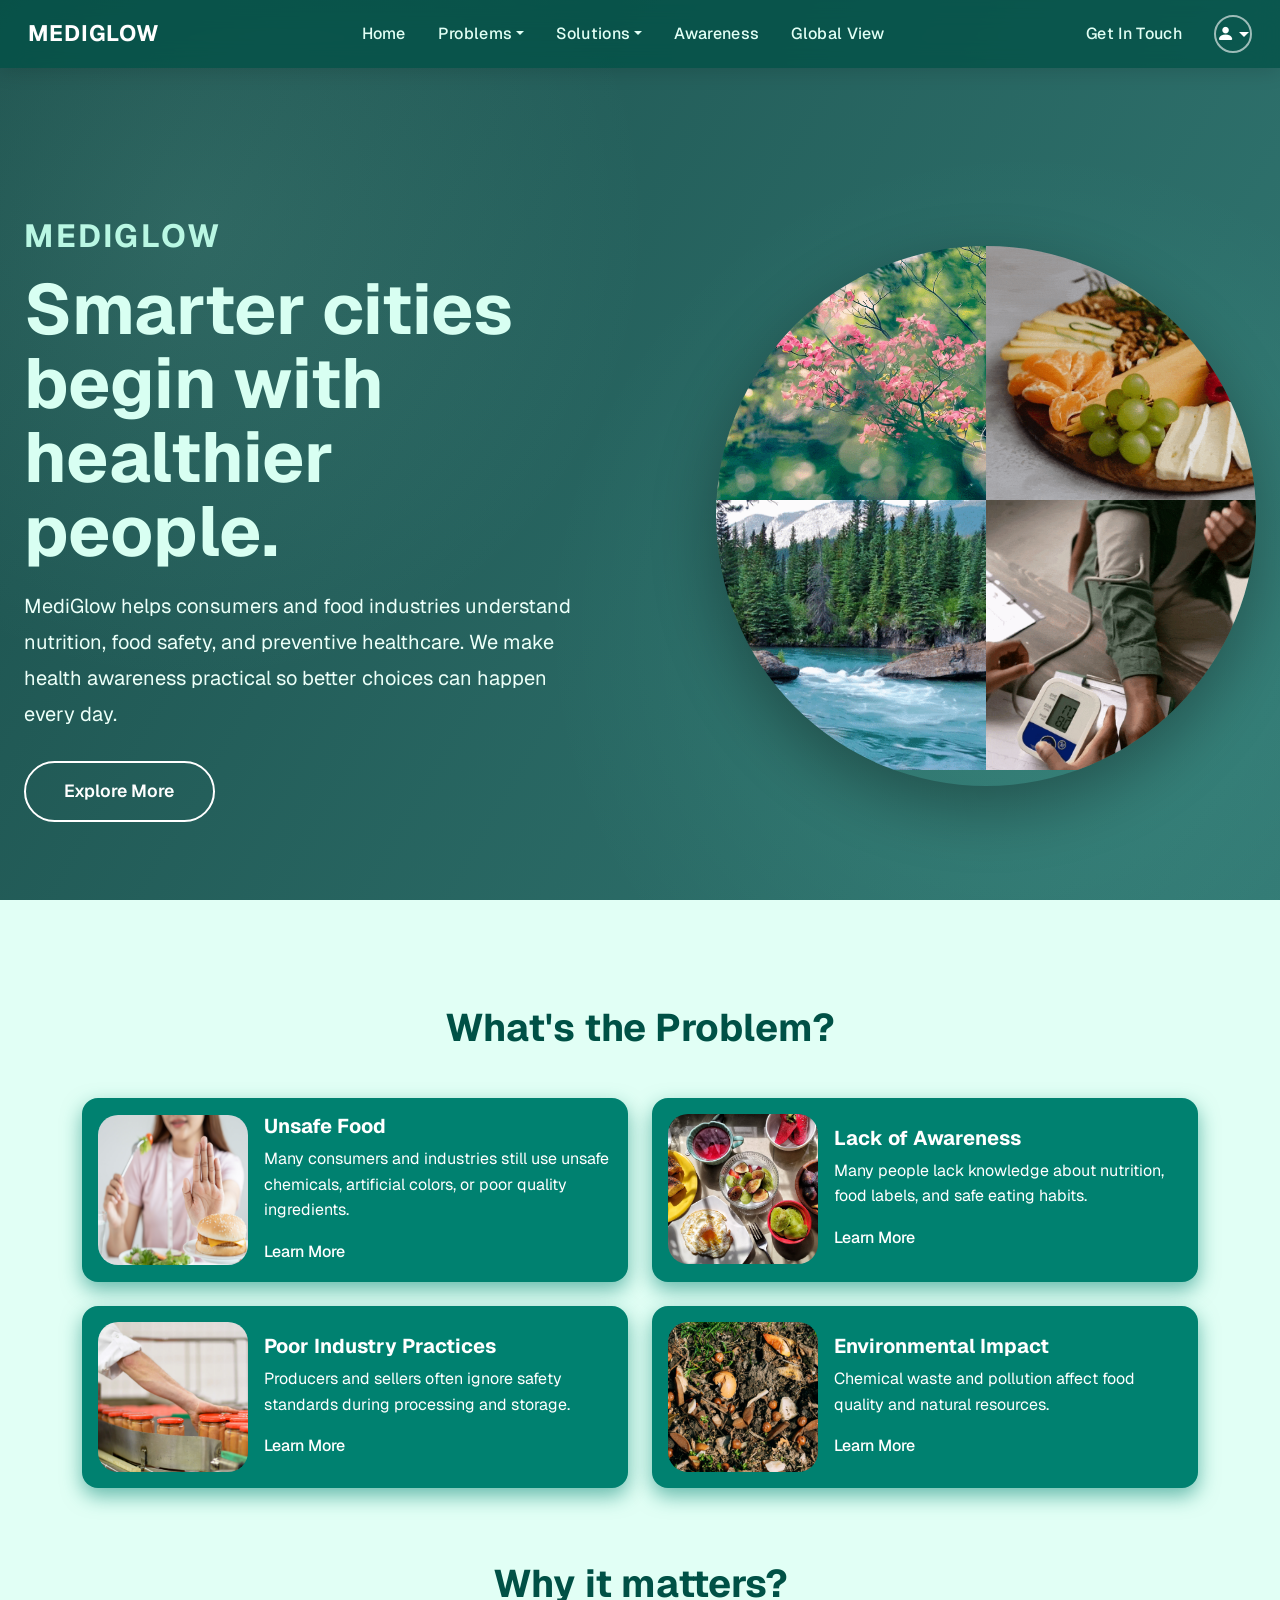
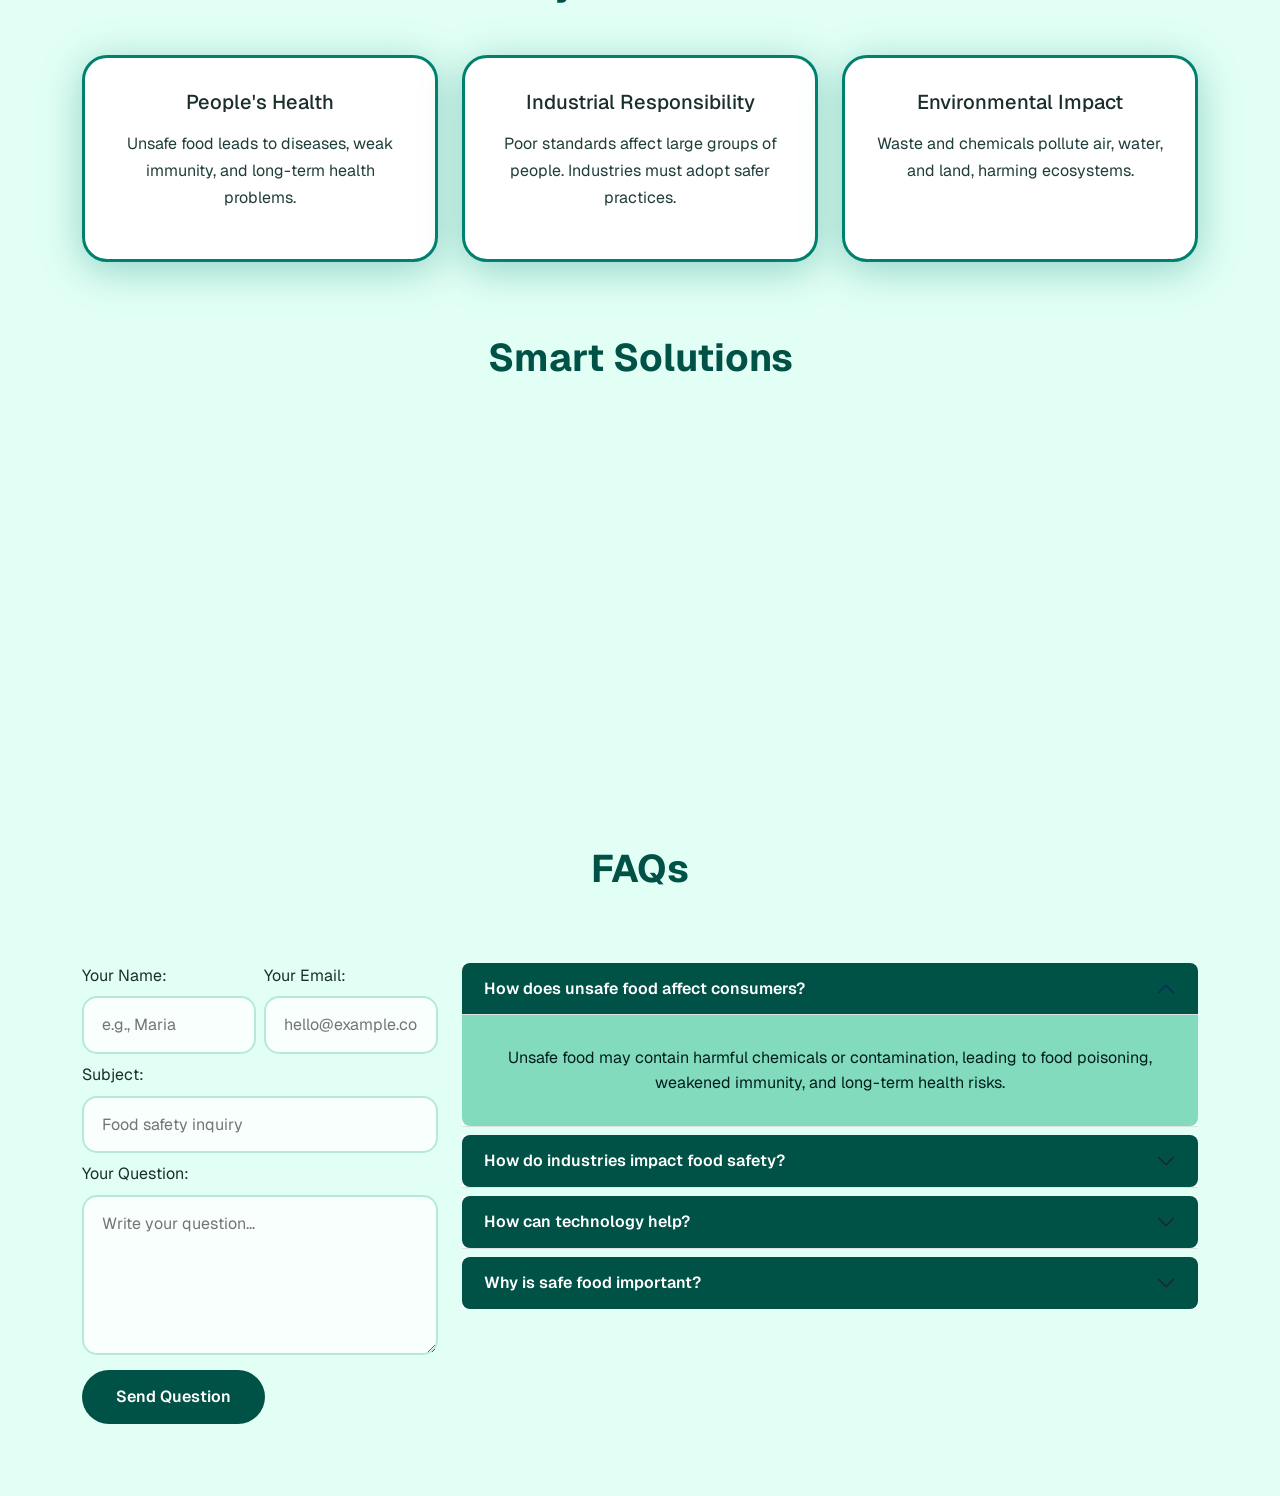
==== commit b24fe683: "master" ====
--- a/index.html
+++ b/index.html
@@ -1,4 +1,3 @@
-
 <!DOCTYPE html>
 <html lang="en">
 <head>
@@ -1456,1463 +1455,4 @@
     AOS.init();
 </script>
 </body>
-=======
-<!DOCTYPE html>
-<html lang="en">
-<head>
-    <meta charset="UTF-8">
-    <meta name="viewport" content="width=device-width, initial-scale=1.0, viewport-fit=cover" />
-    <title>MediGlow | Healthier cities, smarter choices</title>
-
-    <link href="https://fonts.googleapis.com/css2?family=Geist:wght@100..900&family=Poppins:wght@300;400;500;600;700;800&display=swap" rel="stylesheet" />
-    <link href="https://cdn.jsdelivr.net/npm/bootstrap@5.3.8/dist/css/bootstrap.min.css" rel="stylesheet" />
-    <link rel="stylesheet" href="https://cdn.jsdelivr.net/npm/bootstrap-icons@1.13.1/font/bootstrap-icons.min.css" />
-    <link href="https://unpkg.com/aos@2.3.1/dist/aos.css" rel="stylesheet" />
-
-    <style>
-        :root {
-            --medi-deep: #063d3a;
-            --medi-mid: #0c5b57;
-            --medi-primary: #005146;
-            --medi-primary-hover: #007563;
-            --medi-mint: #b9f7e3;
-            --medi-soft: #83dbbe;
-            --medi-bg: #e1fff5;
-            --medi-card-bg: #008170;
-            --medi-white: #ffffff;
-            --medi-text: #1a2e2b;
-            --medi-border: #b6e9d7;
-            --medi-focus-ring: rgba(0,81,70,0.25);
-            --medi-nav-bg: rgba(0,81,70,0.75);
-            --medi-nav-link: #e1fff5;
-            --medi-nav-hover: #0ade97;
-            --medi-dropdown-bg: rgba(191,220,210,0.85);
-            --medi-offcanvas-bg: rgba(0,81,70,0.92);
-            --medi-shadow: rgba(0,81,70,0.2);
-            --navbar-height: 68px;
-        }
-
-        * { box-sizing: border-box; margin: 0; padding: 0; }
-
-        body {
-            background-color: var(--medi-bg);
-            font-family: 'Geist', 'Poppins', system-ui, -apple-system, 'Segoe UI', Roboto, sans-serif;
-            color: var(--medi-text);
-            padding-top: var(--navbar-height);
-            line-height: 1.6;
-        }
-
-        h1, h2, h3, h4, h5, h6,
-        p, li, a, button, input, textarea,
-        .brand, .hero-title, .hero-copy, .hero-btn,
-        .problem_title, .problem_sub_title, .problem_link,
-        .matter_title, .matter_sub_title, .matter_content,
-        .solution_title, .solution_sub_title, .solution_content,
-        .solution_btn, .faq_title, .form-label,
-        .accordion-button, .accordion-body,
-        .modal-title, .form_boxes, .nav_link_color,
-        .navbar_brand_name {
-            font-family: inherit;
-        }
-
-        /* ---------- NAVBAR ---------- */
-        .navbar {
-            position: fixed; top: 0; left: 0; right: 0;
-            z-index: 1050;
-            background-color: var(--medi-nav-bg);
-            backdrop-filter: blur(12px);
-            -webkit-backdrop-filter: blur(12px);
-            min-height: var(--navbar-height);
-            box-shadow: 0 2px 20px rgba(0,0,0,0.15);
-        }
-        .navbar_brand_name {
-            color: #fff;
-            font-weight: 700;
-            font-size: 1.4rem;
-            letter-spacing: 0.04em;
-            text-transform: uppercase;
-        }
-        .navbar-brand:hover .navbar_brand_name { color: var(--medi-mint); }
-        .nav_link_color {
-            color: var(--medi-nav-link) !important;
-            font-weight: 500;
-            letter-spacing: 0.02em;
-            padding: 0.5rem 1rem !important;
-            font-size: 1rem;
-        }
-        .nav_link_color:hover,
-        .nav_link_color:focus-visible {
-            color: var(--medi-nav-hover) !important;
-        }
-        .dropdown_menu_for_nav_items {
-            background-color: var(--medi-dropdown-bg);
-            backdrop-filter: blur(10px);
-            width: 600px;
-            border-radius: 16px;
-            border: 1px solid rgba(255,255,255,0.25);
-            box-shadow: 0 12px 40px rgba(0,0,0,0.2);
-            padding: 0.5rem;
-        }
-        .dropdown_menu_for_nav_items_sm {
-            background-color: var(--medi-dropdown-bg);
-            backdrop-filter: blur(10px);
-            width: 280px;
-            border-radius: 16px;
-            border: 1px solid rgba(255,255,255,0.25);
-            box-shadow: 0 12px 40px rgba(0,0,0,0.2);
-            padding: 0.5rem;
-        }
-        .dropdown_menu_for_profile {
-            background-color: rgba(191,220,210,0.9);
-            backdrop-filter: blur(10px);
-            width: 200px;
-            border-radius: 14px;
-            border: 1px solid rgba(255,255,255,0.25);
-            box-shadow: 0 8px 30px rgba(0,0,0,0.18);
-        }
-        .dropdown_text_icon_box {
-            border: 2px solid var(--medi-primary);
-            border-radius: 12px;
-            width: 40px; height: 40px;
-            display: flex;
-            align-items: center;
-            justify-content: center;
-            color: var(--medi-primary);
-            transition: all 0.25s;
-        }
-        .dropdown-item {
-            border-radius: 10px;
-            padding: 0.6rem 0.8rem;
-        }
-        .dropdown-item:hover {
-            background-color: rgba(0,81,70,0.12);
-        }
-        .dropdown-item:hover .dropdown_text_icon_box {
-            background-color: var(--medi-primary);
-            color: #fff;
-        }
-
-        .offcanva_for_small_devices {
-            background-color: var(--medi-offcanvas-bg);
-            backdrop-filter: blur(16px);
-        }
-        .offcanva_header_for_navbar {
-            background-color: var(--medi-primary);
-        }
-        .navbar-toggler {
-            border: 2px solid rgba(255,255,255,0.5);
-            border-radius: 10px;
-        }
-        .navbar-toggler-icon {
-            filter: brightness(0) invert(1);
-        }
-
-        .logged_in_lg { display: none; }
-        .logged_in_sm { display: none !important; }
-        body:has(#auth-logged:checked) .logged_in_lg { display: flex; }
-        body:has(#auth-logged:checked) .logged_out { display: none !important; }
-        body:has(#auth-logged:checked) .logged_in_sm { display: flex !important; }
-
-        .nav-user-icon-btn {
-            display: flex;
-            align-items: center;
-            justify-content: center;
-            width: 38px; height: 38px;
-            border-radius: 50%;
-            background: transparent;
-            border: 2px solid rgba(255,255,255,0.6);
-            color: #fff;
-            text-decoration: none;
-            font-size: 1.1rem;
-        }
-        .nav-user-icon-btn:hover {
-            background: rgba(255,255,255,0.15);
-            border-color: #fff;
-            color: #fff;
-        }
-
-        /* ---------- PAGE SWITCHING (pure CSS) ---------- */
-        .page-content {
-            display: none;
-        }
-        #page-home { display: block; }
-        .page-content:target { display: block; }
-        body:has(.page-content:target) #page-home { display: none; }
-
-        /* ---------- UNIVERSAL CARD & SECTION STYLES ---------- */
-        .section-title {
-            text-align: center;
-            font-weight: 700;
-            font-size: 2.4rem;
-            color: var(--medi-primary);
-            margin: 3rem 0 1.5rem;
-        }
-        .card-hover { transition: transform 0.3s, box-shadow 0.3s; }
-        .card-hover:hover { transform: translateY(-6px); box-shadow: 0 15px 30px rgba(0,81,70,0.2); }
-
-        /* ---------- HOME PAGE ---------- */
-        .hero {
-            min-height: 100vh;
-            display: grid;
-            align-items: center;
-            position: relative;
-            isolation: isolate;
-            padding: 7rem 1.5rem 3rem;
-            margin-top: calc(-1 * var(--navbar-height));
-            padding-top: calc(7rem + var(--navbar-height));
-            background: radial-gradient(circle at 15% 25%, rgba(185,247,227,0.1), transparent 36%),
-                        radial-gradient(circle at 80% 70%, rgba(116,255,217,0.12), transparent 40%),
-                        linear-gradient(120deg, rgba(6,61,58,0.9), rgba(12,91,87,0.82)),
-                        url("https://images.unsplash.com/photo-1584982751601-97dcc096659c?auto=format&fit=crop&w=1600&q=80") center / cover no-repeat;
-        }
-        .hero-inner {
-            width: min(1250px, 100%);
-            margin: 0 auto;
-            display: grid;
-            gap: 6rem;
-            align-items: center;
-            grid-template-columns: 1fr 1fr;
-        }
-        .brand {
-            color: var(--medi-mint);
-            font-size: clamp(1.3rem, 1.2rem + 1vw, 2rem);
-            font-weight: 700;
-            letter-spacing: 0.08em;
-            text-transform: uppercase;
-            margin-bottom: 0.75rem;
-            opacity: 0;
-            transform: translateY(14px);
-            animation: riseIn 900ms ease forwards;
-        }
-        .hero-title {
-            font-size: clamp(2.4rem, 1.6rem + 3.5vw, 4.5rem);
-            line-height: 1.05;
-            font-weight: 700;
-            color: #d8fff2;
-            margin-bottom: 1.2rem;
-            opacity: 0;
-            transform: translateY(18px);
-            animation: riseIn 920ms 90ms ease forwards;
-        }
-        .hero-copy {
-            max-width: 60ch;
-            color: #ebfff8;
-            font-size: clamp(1.1rem, 1rem + 0.4vw, 1.25rem);
-            line-height: 1.8;
-            margin-bottom: 1.8rem;
-            opacity: 0;
-            transform: translateY(18px);
-            animation: riseIn 920ms 180ms ease forwards;
-        }
-        .hero-btn {
-            display: inline-flex;
-            align-items: center;
-            justify-content: center;
-            padding: 0.9rem 2.4rem;
-            border: 2px solid #fff;
-            border-radius: 999px;
-            color: #fff;
-            text-decoration: none;
-            font-weight: 600;
-            font-size: 1.1rem;
-            transition: all 220ms;
-            opacity: 0;
-            transform: translateY(18px);
-            animation: riseIn 920ms 280ms ease forwards;
-        }
-        .hero-btn:hover {
-            background-color: #fff;
-            color: var(--medi-mid);
-            transform: translateY(-2px);
-            box-shadow: 0 8px 20px rgba(0,0,0,0.2);
-        }
-        .circle-gallery {
-            width: min(78vw, 540px);
-            aspect-ratio: 1;
-            border-radius: 50%;
-            overflow: hidden;
-            margin-left: auto;
-            box-shadow: 0 22px 64px rgba(0,0,0,0.33);
-            opacity: 0;
-            animation: fadeSpinIn 1200ms 120ms ease forwards;
-        }
-        .quarter {
-            position: absolute;
-            width: 50%; height: 50%;
-            overflow: hidden;
-        }
-        .quarter img { width: 100%; height: 100%; object-fit: cover; }
-        .quarter.tl { top: 0; left: 0; }
-        .quarter.tr { top: 0; right: 0; }
-        .quarter.bl { bottom: 0; left: 0; }
-        .quarter.br { bottom: 0; right: 0; }
-
-        .problem_cards {
-            background-color: var(--medi-card-bg);
-            box-shadow: 0 8px 20px rgba(0,129,112,0.55);
-            border-radius: 1rem;
-            height: 100%;
-            color: white;
-        }
-        .problem_cards:hover { transform: translateY(-5px); box-shadow: 0 15px 30px rgba(0,129,112,0.65); }
-        .problem_img { width: 150px; height: 150px; object-fit: cover; border-radius: 20px; }
-        .problem_link {
-            color: white;
-            text-decoration: none;
-            font-weight: 500;
-        }
-        .problem_link::after {
-            content: "";
-            display: block;
-            width: 0; height: 2px;
-            background: white;
-            transition: width 0.3s;
-        }
-        .problem_link:hover::after { width: 100%; }
-
-        .matter_card {
-            border-radius: 25px;
-            border: 3px solid var(--medi-card-bg);
-            box-shadow: 0 8px 40px rgba(0,129,112,0.35);
-            background: #fff;
-            padding: 2rem 1.8rem;
-            height: 100%;
-            transition: transform 0.3s, box-shadow 0.3s;
-        }
-        .matter_card:hover {
-            transform: translateY(-8px);
-            box-shadow: 0 18px 45px rgba(0,129,112,0.4);
-        }
-        .matter_content {
-            line-height: 1.7;
-            color: #1f3e3a;
-            font-weight: 400;
-            text-align: center;
-        }
-
-        .solution_card {
-            position: relative;
-            background-color: var(--medi-soft);
-            border: 3px solid var(--medi-primary);
-            margin-top: 50px;
-            padding: 80px 30px 35px;
-            text-align: center;
-            height: 100%;
-            border-radius: 32px;
-            transition: transform 0.3s, box-shadow 0.3s;
-        }
-        .solution_card:hover {
-            transform: translateY(-10px);
-            box-shadow: 0 15px 30px rgba(0,88,79,0.3);
-        }
-        .solution_icon {
-            position: absolute;
-            top: -45px; left: 50%;
-            transform: translateX(-50%);
-            width: 100px; height: 100px;
-            border-radius: 50%;
-            background: var(--medi-soft);
-            border: 3px solid var(--medi-primary);
-            font-size: 45px;
-            color: var(--medi-primary);
-            display: flex;
-            align-items: center;
-            justify-content: center;
-        }
-        .solution_btn {
-            margin-top: 20px;
-            background: var(--medi-primary);
-            color: white;
-            border: none;
-            padding: 12px 34px;
-            border-radius: 30px;
-            font-weight: 600;
-            transition: all 0.2s;
-        }
-        .solution_btn:hover {
-            background: var(--medi-primary-hover);
-            transform: translateY(-3px);
-            box-shadow: 0 10px 20px var(--medi-shadow);
-        }
-
-        .accordion-button {
-            background-color: var(--medi-primary) !important;
-            color: white !important;
-            border-radius: 8px !important;
-            font-weight: 600;
-            padding: 16px 22px;
-        }
-        .accordion-button:not(.collapsed) { border-radius: 8px 8px 0 0 !important; }
-        .accordion-body {
-            background-color: var(--medi-soft);
-            color: #001f1c;
-            text-align: center;
-            padding: 30px 24px;
-            border-radius: 0 0 8px 8px;
-        }
-
-        .form_boxes {
-            border-radius: 15px;
-            border: 2px solid var(--medi-border);
-            padding: 14px 18px;
-            width: 100%;
-            background: #f8fffc;
-        }
-        .form_boxes:focus {
-            border-color: var(--medi-primary);
-            box-shadow: 0 0 15px rgba(0,81,70,0.12);
-            outline: none;
-        }
-        .form_btn {
-            background: var(--medi-primary);
-            color: white;
-            border: none;
-            padding: 14px 34px;
-            border-radius: 30px;
-            font-weight: 600;
-            transition: all 0.3s;
-        }
-        .form_btn:hover { background: var(--medi-primary-hover); transform: translateY(-3px); }
-
-        /* ---------- AWARENESS PAGE ---------- */
-        .awareness-hero {
-            padding: 100px 0 70px;
-            background: var(--medi-primary);
-            color: white;
-            position: relative;
-            overflow: hidden;
-        }
-        .awareness-hero h1 { font-size: 3.5rem; font-weight: 700; }
-        .awareness-section-title {
-            text-align: center;
-            font-size: 2.5rem;
-            font-weight: 700;
-            color: #14532d;
-            margin-bottom: 10px;
-        }
-        .awareness-section-sub { text-align: center; color: #55735c; margin-bottom: 50px; }
-        .feature-card {
-            background: white;
-            border-radius: 25px;
-            overflow: hidden;
-            box-shadow: 0 15px 35px rgba(0,0,0,0.08);
-            transition: 0.4s;
-            height: 100%;
-        }
-        .feature-card:hover { transform: translateY(-8px); }
-        .feature-card img { width: 100%; height: 260px; object-fit: cover; }
-        .feature-content { padding: 30px; }
-        .tag {
-            display: inline-block;
-            background: #dff5e2;
-            color: #1f6d35;
-            padding: 8px 18px;
-            border-radius: 50px;
-            font-size: 0.75rem;
-            font-weight: 600;
-            margin-bottom: 15px;
-        }
-        .mini-card {
-            background: white;
-            padding: 35px 25px;
-            border-radius: 25px;
-            text-align: center;
-            box-shadow: 0 10px 30px rgba(0,0,0,0.08);
-            transition: 0.3s;
-            height: 100%;
-        }
-        .mini-card:hover { transform: translateY(-6px); background: #005146; color: white; }
-        .mini-card:hover p { color: #dbeedd; }
-        .mini-icon {
-            width: 70px; height: 70px;
-            background: #dff5e2;
-            color: #005146;
-            border-radius: 50%;
-            display: flex;
-            align-items: center;
-            justify-content: center;
-            margin: auto auto 20px;
-            font-size: 28px;
-        }
-        .impact-section {
-            background: white;
-            border-radius: 30px;
-            padding: 50px;
-            box-shadow: 0 15px 35px rgba(0,0,0,0.06);
-        }
-        .issue-list { background: #f5fbf5; padding: 30px; border-radius: 20px; }
-        .solution-card-aw {
-            background: white;
-            padding: 35px 20px;
-            border-radius: 25px;
-            text-align: center;
-            box-shadow: 0 10px 30px rgba(0,0,0,0.08);
-            transition: 0.3s;
-            height: 100%;
-        }
-        .solution-card-aw:hover { transform: translateY(-8px); }
-        .solution-icon-aw {
-            width: 80px; height: 80px;
-            background: #005146;
-            color: white;
-            border-radius: 50%;
-            display: flex;
-            align-items: center;
-            justify-content: center;
-            font-size: 30px;
-            margin: auto auto 20px;
-        }
-        .solution-btn-aw {
-            margin-top: 10px;
-            background: #d8f6dd;
-            color: #14532d;
-            padding: 14px 28px;
-            border-radius: 50px;
-            font-weight: 600;
-            border: none;
-        }
-
-        /* ---------- GLOBAL VIEW PAGE ---------- */
-        .comparison_section { background: #f5fbf8; }
-        .comparison_heading { max-width: 850px; margin: auto auto 60px; }
-        .mini_tag {
-            background: rgba(0,129,112,0.1);
-            color: #008170;
-            padding: 10px 20px;
-            border-radius: 30px;
-            font-weight: 600;
-        }
-        .country_box {
-            background: white;
-            border-radius: 24px;
-            overflow: hidden;
-            box-shadow: 0 8px 30px rgba(0,0,0,0.06);
-            transition: 0.4s;
-        }
-        .country_box:hover { transform: translateY(-10px); }
-        .country_image { overflow: hidden; }
-        .country_image img { width: 100%; height: 320px; object-fit: cover; transition: 0.5s; }
-        .country_box:hover .country_image img { transform: scale(1.06); }
-        .country_content { padding: 35px; }
-        .feature_grid {
-            display: grid;
-            grid-template-columns: repeat(2,1fr);
-            gap: 20px;
-            margin-top: 30px;
-        }
-        .feature_item {
-            background: #f8fdfb;
-            border-radius: 16px;
-            padding: 22px;
-            transition: 0.3s;
-        }
-        .feature_item:hover { background: #eefbf7; transform: translateY(-4px); }
-        .myanmar_box { border-top: 6px solid #ff9f43; }
-        .smart_box { border-top: 6px solid #008170; }
-
-        /* ---------- CONSUMERS PAGE ---------- */
-        .comsumer_start_img_container {
-            position: relative;
-            background: url(imgs/consumer_bg.jpg) center/cover no-repeat;
-            height: 420px;
-        }
-        .comsumer_start_img_container::before {
-            content: "";
-            position: absolute;
-            inset: 0;
-            background: linear-gradient(to bottom, rgba(4,158,112,0.35), rgba(2,110,78,0.75));
-        }
-        .consumer_title h1 { font-size: 3.5rem; font-weight: 700; color: white; }
-        .comsumer_tab_pane {
-            width: 240px;
-            min-height: 180px;
-            border-radius: 18px !important;
-            background: rgba(255,255,255,0.55);
-            backdrop-filter: blur(12px);
-            border: 1px solid rgba(255,255,255,0.4);
-            color: #1c1c1c !important;
-            font-weight: 600;
-            padding: 18px;
-            transition: all 0.35s;
-        }
-        .comsumer_tab_pane:hover { transform: translateY(-6px); background: rgba(255,255,255,0.75); }
-        .comsumer_tab_pane.active { background: rgba(0,129,112,0.12) !important; }
-        .consumer_content_container {
-            background: rgba(255,255,255,0.7);
-            backdrop-filter: blur(12px);
-            border-radius: 18px;
-            padding: 24px;
-        }
-        .consumer_icon_bg {
-            width: 42px; height: 42px;
-            border-radius: 12px;
-            background: rgba(0,129,112,0.08);
-            margin-bottom: 14px;
-            display: flex;
-            align-items: center;
-            justify-content: center;
-        }
-        .consumer_overview_card {
-            background: rgba(255,255,255,0.65);
-            backdrop-filter: blur(18px);
-            border-radius: 22px;
-            overflow: hidden;
-            transition: all 0.35s;
-        }
-        .consumer_overview_card:hover { transform: translateY(-6px); }
-        .consumer_overview_header {
-            padding: 22px;
-            background: linear-gradient(135deg, #049e70, #026e4e);
-            color: white;
-        }
-        .overview_item {
-            display: flex;
-            align-items: flex-start;
-            gap: 12px;
-            padding: 12px 14px;
-            border-radius: 14px;
-            background: rgba(4,158,112,0.05);
-            transition: all 0.25s;
-        }
-        .overview_item:hover { transform: translateX(6px); background: rgba(4,158,112,0.09); }
-        .consumer_feature_item {
-            display: flex;
-            align-items: center;
-            gap: 12px;
-            background: #ccece0;
-            padding: 12px 15px;
-            border-radius: 10px;
-            border-left: 4px solid #049e70;
-            transition: all 0.3s;
-        }
-        .consumer_feature_item:hover { transform: translateX(5px); background: #d7f7ec; }
-        .mobile_tap_pane_consumer_button {
-            width: 60px; height: 60px;
-            border-radius: 50%;
-            background: #76a395;
-            position: fixed;
-            bottom: 20px; left: 20px;
-            z-index: 1000;
-            box-shadow: 0 10px 10px rgba(0,0,0,0.08);
-        }
-
-        /* ---------- UNSAFE FOOD PAGE (dark theme) ---------- */
-        .unsafe-food-page-body {
-            background: url(imgs/bg_img_for_consumer.png) center/cover fixed no-repeat;
-            color: white;
-            font-family: system-ui;
-            overflow-x: hidden;
-            padding-top: var(--navbar-height);
-            min-height: 100vh;
-        }
-        .unsafe_food_container {
-            display: flex;
-            gap: 24px;
-            padding: 24px;
-        }
-        .unsafe_food_sidebar {
-            min-width: 220px;
-            position: sticky;
-            top: calc(var(--navbar-height) + 20px);
-            padding: 16px;
-            border-radius: 16px;
-            background: rgba(255,255,255,0.06);
-            backdrop-filter: blur(16px);
-            border: 1px solid rgba(255,255,255,0.12);
-            height: fit-content;
-        }
-        .unsafe_food_sidebar a {
-            display: block;
-            padding: 10px 12px;
-            margin-bottom: 6px;
-            border-radius: 10px;
-            text-decoration: none;
-            color: white;
-            opacity: 0.7;
-        }
-        .unsafe_food_sidebar a:hover,
-        .unsafe_food_sidebar a.active {
-            background: rgba(0,230,184,0.15) !important;
-            color: #00e6b8 !important;
-            opacity: 1;
-        }
-        .section-spy {
-            padding-top: 80px;
-            margin-top: -80px;
-            margin-bottom: 60px;
-        }
-        .unsafe_food_card {
-            background: rgba(255,255,255,0.06);
-            border: 1px solid rgba(255,255,255,0.12);
-            backdrop-filter: blur(14px);
-            border-radius: 18px;
-            overflow: hidden;
-            transition: 0.3s;
-        }
-        .unsafe_food_card:hover { transform: translateY(-6px); border-color: rgba(0,230,184,0.3); }
-        .unsafe_food_card img { width: 100%; height: 220px; object-fit: cover; }
-        .unsafe_food_title_badge {
-            display: inline-block;
-            padding: 4px 10px;
-            border-radius: 8px;
-            background: rgba(0,230,184,0.15);
-            color: #00e6b8;
-            font-weight: 600;
-            font-size: 0.9rem;
-        }
-        .mobile_tap_pane_button_uf {
-            width: 60px; height: 60px;
-            border-radius: 50%;
-            background: #76a395;
-            position: fixed;
-            bottom: 20px; left: 20px;
-            z-index: 1000;
-            box-shadow: 0 10px 10px rgba(0,0,0,0.08);
-        }
-        .unsafe_food_sidebar_mobile a:hover,
-        .unsafe_food_sidebar_mobile a.active {
-            background: rgba(0,230,184,0.15) !important;
-            color: #00e6b8 !important;
-            opacity: 1;
-        }
-        .unsafe_food_sidebar_mobile {
-            min-width: 220px;
-            padding: 16px;
-            border-radius: 16px;
-            background: rgba(255,255,255,0.06);
-            backdrop-filter: blur(16px);
-            border: 1px solid rgba(255,255,255,0.12);
-            height: fit-content;
-        }
-        .unsafe_food_sidebar_mobile a {
-            display: block;
-            padding: 10px 12px;
-            margin-bottom: 6px;
-            border-radius: 10px;
-            text-decoration: none;
-            color: white;
-            opacity: 0.7;
-        }
-
-        /* ---------- ABOUT PAGE ---------- */
-        .about_contact_section { padding: 90px 0; }
-        .info_card {
-            background: white;
-            border-radius: 24px;
-            padding: 35px;
-            text-align: center;
-            border: 1px solid rgba(0,0,0,0.05);
-            transition: 0.4s;
-            height: 100%;
-        }
-        .info_card:hover { transform: translateY(-8px); box-shadow: 0 15px 35px rgba(0,0,0,0.08); }
-        .info_icon {
-            width: 70px; height: 70px;
-            margin: auto;
-            border-radius: 18px;
-            background: linear-gradient(135deg,#008170,#00b89c);
-            display: flex;
-            align-items: center;
-            justify-content: center;
-            color: white;
-            font-size: 28px;
-            margin-bottom: 20px;
-        }
-        .main_box {
-            background: white;
-            border-radius: 30px;
-            padding: 50px;
-            box-shadow: 0 18px 40px rgba(0,0,0,0.05);
-            height: 100%;
-        }
-        .side_card {
-            border-radius: 26px;
-            padding: 35px;
-            margin-bottom: 25px;
-        }
-        .vision_card { background: linear-gradient(135deg,#008170,#00b89c); color: white; }
-        .mission_card { background: #0f172a; color: white; }
-        .social_box { background: white; border: 1px solid rgba(0,0,0,0.06); }
-        .social_icons {
-            display: flex; gap: 15px; margin-top: 20px;
-        }
-        .social_icons a {
-            width: 52px; height: 52px;
-            border-radius: 16px;
-            background: #f4faf7;
-            display: flex;
-            align-items: center;
-            justify-content: center;
-            color: #008170;
-            font-size: 20px;
-            transition: 0.4s;
-            text-decoration: none;
-        }
-        .social_icons a:hover {
-            background: linear-gradient(135deg,#008170,#00b89c);
-            color: white;
-            transform: translateY(-5px);
-        }
-        .team_heading { font-size: 52px; font-weight: 900; color: #111; }
-        .member_card {
-            background: white;
-            border-radius: 28px;
-            overflow: hidden;
-            transition: 0.4s;
-            border: 1px solid rgba(0,0,0,0.05);
-            height: 100%;
-        }
-        .member_card:hover { transform: translateY(-10px); box-shadow: 0 18px 40px rgba(0,0,0,0.08); }
-        .member_image img {
-            width: 100%;
-            height: 280px;
-            object-fit: cover;
-            transition: 0.5s;
-        }
-        .member_card:hover .member_image img { transform: scale(1.06); }
-        .member_content { padding: 28px; text-align: center; }
-
-        /* ---------- MODALS ---------- */
-        .modal-content { border-radius: 20px; border: none; box-shadow: 0 16px 60px rgba(0,81,70,0.25); }
-        #modal_login .modal-dialog,
-        #modal_register .modal-dialog { max-width: 900px; }
-        .modal-image-col {
-            background-size: cover;
-            background-position: center;
-            min-height: 400px;
-            border-radius: 20px 0 0 20px;
-        }
-        .modal-form-col { padding: 2.5rem 2rem 0 2rem; background: #fff; border-radius: 0 20px 20px 0; }
-        .auth-title { font-size: 2rem; font-weight: 600; color: var(--medi-primary); margin-bottom: 1.5rem; }
-        .auth-email-input {
-            width: 100%;
-            border: 2px solid var(--medi-border);
-            border-radius: 12px;
-            padding: 12px 16px;
-        }
-        .auth-email-input:focus { border-color: var(--medi-primary); box-shadow: 0 0 0 3px var(--medi-focus-ring); outline: none; }
-        .auth-email-btn {
-            display: block;
-            width: 100%;
-            background: var(--medi-primary);
-            color: #fff;
-            border: none;
-            border-radius: 12px;
-            padding: 12px 16px;
-            font-weight: 600;
-            text-align: center;
-            transition: background 0.2s, transform 0.15s;
-        }
-        .auth-email-btn:hover { background: var(--medi-primary-hover); transform: translateY(-1px); }
-        .auth-social-btn {
-            width: 100%;
-            display: flex;
-            align-items: center;
-            justify-content: center;
-            gap: 10px;
-            background: #fff;
-            border: 1px solid var(--medi-border);
-            border-radius: 12px;
-            padding: 12px 16px;
-            font-weight: 500;
-            transition: background 0.15s;
-        }
-        .auth-social-btn:hover { background: var(--medi-bg); border-color: var(--medi-primary); }
-        .auth-signup-link { text-align: center; margin-top: 1.5rem; font-size: 0.9rem; color: rgba(0,81,70,0.7); }
-        .auth-signup-link a { color: var(--medi-primary); font-weight: 600; text-decoration: none; }
-        .auth-footer {
-            border-top: 1px solid var(--medi-border);
-            padding: 1rem 2rem;
-            margin: 1rem -2rem 0;
-            background: #f8fffc;
-            border-radius: 0 0 20px 0;
-            display: flex;
-            justify-content: center;
-            gap: 2rem;
-        }
-        .login_form { text-decoration: underline; color: var(--medi-primary); cursor: pointer; font-weight: 500; }
-        .btn-close-white { filter: brightness(0) invert(1); }
-
-        /* ---------- RESPONSIVE & ANIMATIONS ---------- */
-        @keyframes riseIn {
-            to { opacity: 1; transform: translateY(0); }
-        }
-        @keyframes fadeSpinIn {
-            from { opacity: 0; transform: scale(0.92) rotate(-5deg); }
-            to { opacity: 1; transform: scale(1) rotate(0deg); }
-        }
-        @media (max-width: 992px) {
-            .hero-inner { grid-template-columns: 1fr; text-align: center; gap: 3rem; }
-            .circle-gallery { margin-inline: auto; width: min(55vw, 340px); }
-            .country_image img { height: 250px; }
-            .feature_grid { grid-template-columns: 1fr; }
-        }
-        @media (max-width: 768px) {
-            .modal-image-col { min-height: 200px; border-radius: 20px 20px 0 0; }
-            .modal-form-col { border-radius: 0 0 20px 20px; }
-            .auth-footer { border-radius: 0 0 20px 20px; }
-        }
-    </style>
-</head>
-<body>
-
-<!-- Auth radio controls -->
-<input type="radio" name="auth" id="auth-guest" hidden checked>
-<input type="radio" name="auth" id="auth-logged" hidden>
-<input type="radio" name="auth" id="auth-form-fill" hidden checked>
-<input type="radio" name="auth" id="auth-link-fill" hidden>
-
-<!-- ═══════════════ NAVBAR ═══════════════ -->
-<nav class="navbar navbar-expand-lg">
-    <div class="container-fluid">
-        <a href="#page-home" class="navbar-brand ms-lg-3">
-            <span class="navbar_brand_name">MediGlow</span>
-        </a>
-        <button type="button" class="navbar-toggler me-2" data-bs-toggle="offcanvas" data-bs-target="#offcanvas_nav">
-            <span class="navbar-toggler-icon"></span>
-        </button>
-        <div class="collapse navbar-collapse" id="nav_id">
-            <ul class="navbar-nav mx-auto">
-                <li class="nav-item"><a class="nav-link nav_link_color" href="#page-home">Home</a></li>
-                <li class="nav-item dropdown">
-                    <a href="#" class="nav-link nav_link_color dropdown-toggle" data-bs-toggle="dropdown">Problems</a>
-                    <ul class="dropdown-menu dropdown_menu_for_nav_items">
-                        <li><div class="row g-1">
-                            <div class="col-md-6"><a class="dropdown-item" href="#page-consumers"><div class="row g-0 align-items-center"><div class="col-3 text-center dropdown_text_icon_box"><i class="bi bi-bandaid-fill"></i></div><div class="col-9 dropdown_text_section ps-2"><h6>Consumers</h6><p>Health issues</p></div></div></a></div>
-                            <div class="col-md-6"><a class="dropdown-item" href="#page-unsafe-food"><div class="row g-0 align-items-center"><div class="col-3 text-center dropdown_text_icon_box"><i class="bi bi-fork-knife"></i></div><div class="col-9 dropdown_text_section ps-2"><h6>Unsafe Food</h6><p>Food safety risks</p></div></div></a></div>
-                        </div></li>
-                        <li><div class="row g-1 mt-1">
-                            <div class="col-md-6"><a class="dropdown-item" href="#page-home"><div class="row g-0 align-items-center"><div class="col-3 text-center dropdown_text_icon_box"><i class="bi bi-exclamation-triangle-fill"></i></div><div class="col-9 dropdown_text_section ps-2"><h6>Industry</h6><p>Poor practices</p></div></div></a></div>
-                            <div class="col-md-6"><a class="dropdown-item" href="#page-home"><div class="row g-0 align-items-center"><div class="col-3 text-center dropdown_text_icon_box"><i class="bi bi-tree-fill"></i></div><div class="col-9 dropdown_text_section ps-2"><h6>Environment</h6><p>Pollution impact</p></div></div></a></div>
-                        </div></li>
-                    </ul>
-                </li>
-                <li class="nav-item dropdown">
-                    <a href="#" class="nav-link nav_link_color dropdown-toggle" data-bs-toggle="dropdown">Solutions</a>
-                    <ul class="dropdown-menu dropdown_menu_for_nav_items">
-                        <li><div class="row g-1">
-                            <div class="col-md-6"><a class="dropdown-item" href="#page-ai-detection"><div class="row g-0 align-items-center"><div class="col-3 text-center dropdown_text_icon_box"><i class="bi bi-search"></i></div><div class="col-9 dropdown_text_section ps-2"><h6>AI Detection</h6><p>Smart scanning</p></div></div></a></div>
-                            <div class="col-md-6"><a class="dropdown-item" href="#page-home"><div class="row g-0 align-items-center"><div class="col-3 text-center dropdown_text_icon_box"><i class="bi bi-box-seam-fill"></i></div><div class="col-9 dropdown_text_section ps-2"><h6>Smart Packaging</h6><p>Freshness tracking</p></div></div></a></div>
-                        </div></li>
-                        <li><div class="row g-1 mt-1">
-                            <div class="col-md-6"><a class="dropdown-item" href="#page-home"><div class="row g-0 align-items-center"><div class="col-3 text-center dropdown_text_icon_box"><i class="bi bi-laptop"></i></div><div class="col-9 dropdown_text_section ps-2"><h6>Modern Tech</h6><p>Sensors & apps</p></div></div></a></div>
-                            <div class="col-md-6"><a class="dropdown-item" href="#page-home"><div class="row g-0 align-items-center"><div class="col-3 text-center dropdown_text_icon_box"><i class="bi bi-shield-check"></i></div><div class="col-9 dropdown_text_section ps-2"><h6>Quality Control</h6><p>Safety standards</p></div></div></a></div>
-                        </div></li>
-                    </ul>
-                </li>
-                <li class="nav-item"><a class="nav-link nav_link_color" href="#page-awareness">Awareness</a></li>
-                <li class="nav-item"><a class="nav-link nav_link_color" href="#page-global">Global View</a></li>
-            </ul>
-            <ul class="navbar-nav me-lg-3">
-                <li class="nav-item"><a class="nav-link nav_link_color" href="#page-about">Get In Touch</a></li>
-            </ul>
-
-            <!-- Logged-in user -->
-            <div class="auth-user dropdown logged_in_lg me-lg-4">
-                <a href="#" class="d-flex align-items-center nav-link dropdown-toggle" data-bs-toggle="dropdown">
-                    <span class="rounded-circle bg-secondary d-flex align-items-center justify-content-center text-white" style="width:32px;height:32px;font-size:0.8rem;">A</span>
-                </a>
-                <ul class="dropdown-menu dropdown-menu-end dropdown_menu_for_profile">
-                    <li class="px-3 py-2"><div style="font-weight:600;">Anonymous</div></li>
-                    <li><hr class="dropdown-divider"></li>
-                    <li><a class="dropdown-item" href="#">Profile</a></li>
-                    <li><label for="auth-guest" class="dropdown-item text-danger" style="cursor:pointer;">Logout</label></li>
-                </ul>
-            </div>
-
-            <!-- Logged-out state -->
-            <div class="dropdown logged_out d-none d-lg-flex pe-lg-3">
-                <a href="#" class="nav-user-icon-btn dropdown-toggle" data-bs-toggle="dropdown">
-                    <i class="bi bi-person-fill"></i>
-                </a>
-                <ul class="dropdown-menu dropdown-menu-end dropdown_menu_for_profile">
-                    <li><a class="dropdown-item" href="#modal_login" data-bs-toggle="modal">Login</a></li>
-                    <li><a class="dropdown-item" href="#modal_register" data-bs-toggle="modal">Sign Up</a></li>
-                </ul>
-            </div>
-        </div>
-
-        <!-- Mobile offcanvas -->
-        <div class="offcanvas offcanva_for_small_devices offcanvas-end d-lg-none" id="offcanvas_nav" tabindex="-1">
-            <div class="offcanvas-header offcanva_header_for_navbar">
-                <a href="#page-home" class="navbar-brand"><span class="navbar_brand_name" style="color:white;">MediGlow</span></a>
-                <button type="button" class="btn-close btn-close-white pe-4" data-bs-dismiss="offcanvas"></button>
-            </div>
-            <div class="offcanvas-body px-4 pt-3">
-                <div class="logged_in_sm justify-content-center mb-3">
-                    <div class="dropdown">
-                        <a href="#" class="d-flex align-items-center nav-link dropdown-toggle" data-bs-toggle="dropdown">
-                            <span class="rounded-circle bg-secondary d-flex align-items-center justify-content-center text-white" style="width:32px;height:32px;">A</span>
-                        </a>
-                        <ul class="dropdown-menu dropdown-menu-end dropdown_menu_for_profile">
-                            <li class="px-3 py-2"><div>Anonymous</div></li>
-                            <li><hr class="dropdown-divider"></li>
-                            <li><a class="dropdown-item" href="#">Profile</a></li>
-                            <li><label for="auth-guest" class="dropdown-item text-danger">Logout</label></li>
-                        </ul>
-                    </div>
-                </div>
-                <ul class="navbar-nav">
-                    <li class="nav-item mt-2"><a class="nav-link nav_link_color" href="#page-home" data-bs-dismiss="offcanvas">Home</a></li>
-                    <li class="nav-item mt-2"><a class="nav-link nav_link_color" href="#page-awareness" data-bs-dismiss="offcanvas">Awareness</a></li>
-                    <li class="nav-item mt-2"><a class="nav-link nav_link_color" href="#page-global" data-bs-dismiss="offcanvas">Global View</a></li>
-                    <li class="nav-item mt-2"><a class="nav-link nav_link_color" href="#page-consumers" data-bs-dismiss="offcanvas">Consumers</a></li>
-                    <li class="nav-item mt-2"><a class="nav-link nav_link_color" href="#page-unsafe-food" data-bs-dismiss="offcanvas">Unsafe Food</a></li>
-                    <li class="nav-item mt-2"><a class="nav-link nav_link_color" href="#page-ai-detection" data-bs-dismiss="offcanvas">AI Detection</a></li>
-                    <li class="nav-item mt-2"><a class="nav-link nav_link_color" href="#page-about" data-bs-dismiss="offcanvas">About Us</a></li>
-                </ul>
-                <hr style="border-color:rgba(255,255,255,0.3);">
-                <div class="d-flex justify-content-center logged_out gap-3">
-                    <a href="#modal_login_sm" data-bs-toggle="modal" data-bs-dismiss="offcanvas" class="btn btn-outline-light btn-sm">Login</a>
-                    <a href="#modal_register_sm" data-bs-toggle="modal" data-bs-dismiss="offcanvas" class="btn btn-light btn-sm">Sign Up</a>
-                </div>
-            </div>
-        </div>
-    </div>
-</nav>
-
-<!-- ═══════════════ PAGE: HOME ═══════════════ -->
-<div class="page-content" id="page-home">
-    <main class="hero">
-        <section class="hero-inner">
-            <div>
-                <p class="brand">MediGlow</p>
-                <h1 class="hero-title">Smarter cities begin with healthier people.</h1>
-                <p class="hero-copy">MediGlow helps consumers and food industries understand nutrition, food safety, and preventive healthcare. We make health awareness practical so better choices can happen every day.</p>
-                <a href="#problem-section" class="hero-btn">Explore More</a>
-            </div>
-            <div class="circle-gallery">
-                <figure class="quarter tl"><img src="gifs/gif1.gif" alt="Healthy food" /></figure>
-                <figure class="quarter tr"><img src="gifs/gif2.gif" alt="Wellness" /></figure>
-                <figure class="quarter bl"><img src="gifs/gif3.gif" alt="Safety check" /></figure>
-                <figure class="quarter br"><img src="gifs/gif4.gif" alt="Community" /></figure>
-            </div>
-        </section>
-    </main>
-
-    <div class="container" id="problem-section" style="margin-top:5rem;">
-        <div class="row g-4">
-            <h2 class="section-title" data-aos="fade-up">What's the Problem?</h2>
-            <div class="col-md-6" data-aos="fade-right" data-aos-delay="100">
-                <div class="problem_cards p-3 h-100">
-                    <div class="row align-items-center g-3">
-                        <div class="col-auto"><img src="imgs/unsafe_food.png" class="problem_img"></div>
-                        <div class="col"><h5 class="fw-bold problem_sub_title">Unsafe Food</h5><p>Many consumers and industries still use unsafe chemicals, artificial colors, or poor quality ingredients.</p><a href="#" class="problem_link">Learn More</a></div>
-                    </div>
-                </div>
-            </div>
-            <div class="col-md-6" data-aos="fade-left" data-aos-delay="150">
-                <div class="problem_cards p-3 h-100">
-                    <div class="row align-items-center g-3">
-                        <div class="col-auto"><img src="imgs/food_awareness.png" class="problem_img"></div>
-                        <div class="col"><h5 class="fw-bold problem_sub_title">Lack of Awareness</h5><p>Many people lack knowledge about nutrition, food labels, and safe eating habits.</p><a href="#" class="problem_link">Learn More</a></div>
-                    </div>
-                </div>
-            </div>
-            <div class="col-md-6" data-aos="fade-right" data-aos-delay="200">
-                <div class="problem_cards p-3 h-100">
-                    <div class="row align-items-center g-3">
-                        <div class="col-auto"><img src="imgs/industries_practices.png" class="problem_img"></div>
-                        <div class="col"><h5 class="fw-bold problem_sub_title">Poor Industry Practices</h5><p>Producers and sellers often ignore safety standards during processing and storage.</p><a href="#" class="problem_link">Learn More</a></div>
-                    </div>
-                </div>
-            </div>
-            <div class="col-md-6" data-aos="fade-left" data-aos-delay="250">
-                <div class="problem_cards p-3 h-100">
-                    <div class="row align-items-center g-3">
-                        <div class="col-auto"><img src="imgs/environmental_impact.png" class="problem_img"></div>
-                        <div class="col"><h5 class="fw-bold problem_sub_title">Environmental Impact</h5><p>Chemical waste and pollution affect food quality and natural resources.</p><a href="#" class="problem_link">Learn More</a></div>
-                    </div>
-                </div>
-            </div>
-        </div>
-    </div>
-
-    <div class="container">
-        <div class="row g-4 mt-4">
-            <h2 class="section-title" data-aos="fade-up">Why it matters?</h2>
-            <div class="col-lg-4 col-md-6 d-flex" data-aos="zoom-in" data-aos-delay="100">
-                <div class="matter_card w-100"><h5 class="matter_sub_title text-center">People's Health</h5><p class="matter_content mt-3">Unsafe food leads to diseases, weak immunity, and long-term health problems.</p></div>
-            </div>
-            <div class="col-lg-4 col-md-6 d-flex" data-aos="zoom-in" data-aos-delay="200">
-                <div class="matter_card w-100"><h5 class="matter_sub_title text-center">Industrial Responsibility</h5><p class="matter_content mt-3">Poor standards affect large groups of people. Industries must adopt safer practices.</p></div>
-            </div>
-            <div class="col-lg-4 col-md-6 d-flex" data-aos="zoom-in" data-aos-delay="300">
-                <div class="matter_card w-100"><h5 class="matter_sub_title text-center">Environmental Impact</h5><p class="matter_content mt-3">Waste and chemicals pollute air, water, and land, harming ecosystems.</p></div>
-            </div>
-        </div>
-    </div>
-
-    <div class="container mt-5" id="solutions-section">
-        <div class="row g-4 justify-content-center">
-            <h2 class="section-title" data-aos="fade-up">Smart Solutions</h2>
-            <div class="col-lg-4 col-md-6 mt-5" data-aos="flip-left" data-aos-delay="100">
-                <div class="solution_card"><div class="solution_icon"><i class="bi bi-search"></i></div><h4 class="solution_sub_title">AI Detection Systems</h4><p class="solution_content">AI-powered tools analyze food safety and detect harmful chemicals.</p><a href="#page-ai-detection" class="solution_btn">Explore More</a></div>
-            </div>
-            <div class="col-lg-4 col-md-6 mt-5" data-aos="flip-left" data-aos-delay="200">
-                <div class="solution_card"><div class="solution_icon"><i class="bi bi-box-seam-fill"></i></div><h4 class="solution_sub_title">Smart Packaging</h4><p class="solution_content">Packaging that tracks freshness and shows contamination risks.</p><button class="solution_btn">Explore More</button></div>
-            </div>
-            <div class="col-lg-4 col-md-6 mt-5" data-aos="flip-left" data-aos-delay="300">
-                <div class="solution_card"><div class="solution_icon"><i class="bi bi-laptop"></i></div><h4 class="solution_sub_title">Modern Technology</h4><p class="solution_content">Sensors, apps, and IoT improve quality control across the food supply chain.</p><button class="solution_btn">Explore More</button></div>
-            </div>
-        </div>
-    </div>
-
-    <div class="container mb-5 pb-4">
-        <h2 class="section-title" data-aos="fade-up">FAQs</h2>
-        <div class="row">
-            <div class="col-lg-4 col-md-10 mt-5" data-aos="fade-right">
-                <div class="row g-2 mb-2">
-                    <div class="col-lg-6"><label class="form-label">Your Name:</label><input class="form_boxes" type="text" placeholder="e.g., Maria"></div>
-                    <div class="col-lg-6"><label class="form-label">Your Email:</label><input class="form_boxes" type="email" placeholder="hello@example.com"></div>
-                </div>
-                <div class="row mb-2"><div class="col-lg-12"><label class="form-label">Subject:</label><input class="form_boxes" type="text" placeholder="Food safety inquiry"></div></div>
-                <div class="row mb-2"><div class="col-lg-12"><label class="form-label">Your Question:</label><textarea class="form_boxes" rows="5" placeholder="Write your question..."></textarea></div></div>
-                <button class="form_btn" data-bs-toggle="modal" data-bs-target="#succcessModal">Send Question</button>
-            </div>
-            <div class="col-lg-8 col-md-10 mt-5" data-aos="fade-left">
-                <div class="accordion accordion-flush" id="parentaccordion">
-                    <div class="accordion-item mb-2"><h2 class="accordion-header"><button class="accordion-button" data-bs-toggle="collapse" data-bs-target="#accordion-1">How does unsafe food affect consumers?</button></h2><div class="collapse show accordion-collapse" id="accordion-1" data-bs-parent="#parentaccordion"><div class="accordion-body">Unsafe food may contain harmful chemicals or contamination, leading to food poisoning, weakened immunity, and long-term health risks.</div></div></div>
-                    <div class="accordion-item mb-2"><h2 class="accordion-header"><button class="accordion-button collapsed" data-bs-toggle="collapse" data-bs-target="#accordion-2">How do industries impact food safety?</button></h2><div class="collapse accordion-collapse" id="accordion-2" data-bs-parent="#parentaccordion"><div class="accordion-body">Poor waste disposal, excessive chemicals, and unsafe methods pollute resources and reduce food quality.</div></div></div>
-                    <div class="accordion-item mb-2"><h2 class="accordion-header"><button class="accordion-button collapsed" data-bs-toggle="collapse" data-bs-target="#accordion-3">How can technology help?</button></h2><div class="collapse accordion-collapse" id="accordion-3" data-bs-parent="#parentaccordion"><div class="accordion-body">AI food testing, smart packaging, and digital sensors detect contamination in real time.</div></div></div>
-                    <div class="accordion-item mb-2"><h2 class="accordion-header"><button class="accordion-button collapsed" data-bs-toggle="collapse" data-bs-target="#accordion-4">Why is safe food important?</button></h2><div class="collapse accordion-collapse" id="accordion-4" data-bs-parent="#parentaccordion"><div class="accordion-body">Safe food and water prevent diseases and build stronger, healthier communities.</div></div></div>
-                </div>
-            </div>
-        </div>
-    </div>
-</div>
-
-<!-- ═══════════════ PAGE: AWARENESS ═══════════════ -->
-<div class="page-content" id="page-awareness">
-    <section class="awareness-hero">
-        <div class="container"><div class="row"><div class="col-lg-7" data-aos="fade-right"><h1>The Hidden Crisis Inside Our Food System</h1><p>Food contamination, chemical exposure, and environmental pollution threaten millions. Learn how unsafe food impacts health and ecosystems.</p></div></div></div>
-    </section>
-    <section class="py-5"><div class="container"><h2 class="awareness-section-title" data-aos="fade-up">Silent Dangers We Consume Every Day</h2><p class="awareness-section-sub">How unsafe food threatens public health and the environment</p><div class="row g-4"><div class="col-lg-6" data-aos="fade-right"><div class="feature-card"><img src="imgs/food_awareness.png"><div class="feature-content"><div class="tag">PUBLIC HEALTH THREAT</div><h4>Unsafe Food Exposure</h4><p>Unsafe food containing chemicals, dyes, and bacteria continues to enter the supply chain in many regions, including Myanmar.</p></div></div></div><div class="col-lg-6" data-aos="fade-left"><div class="feature-card"><img src="imgs/industriy_awareness.png"><div class="feature-content"><div class="tag">HEALTH CONSEQUENCES</div><h4>The Dangerous Effects of Contamination</h4><p>WHO reports unsafe food can cause over 200 diseases, from food poisoning to long-term organ damage and cancer.</p></div></div></div></div></div></section>
-    <section class="py-5"><div class="container"><h2 class="awareness-section-title">Health Risks Hiding in Everyday Meals</h2><p class="awareness-section-sub">Common dangers caused by poor food safety systems</p><div class="row g-4"><div class="col-md-4" data-aos="zoom-in"><div class="mini-card"><div class="mini-icon"><i class="bi bi-virus"></i></div><h5>Food Poisoning</h5><p>Bacteria like Salmonella from poor hygiene and contaminated ingredients cause severe illness.</p></div></div><div class="col-md-4" data-aos="zoom-in"><div class="mini-card"><div class="mini-icon"><i class="bi bi-exclamation-triangle"></i></div><h5>Chemical Exposure</h5><p>Artificial dyes, pesticides, and preservatives can slowly damage organs over time.</p></div></div><div class="col-md-4" data-aos="zoom-in"><div class="mini-card"><div class="mini-icon"><i class="bi bi-globe"></i></div><h5>Food Waste Pollution</h5><p>Landfill methane from food waste accelerates climate change and harms ecosystems.</p></div></div></div></div></section>
-    <section class="py-5"><div class="container"><div class="impact-section"><div class="row align-items-center g-5"><div class="col-lg-7" data-aos="fade-right"><img src="imgs/food_awareness.png" class="w-100 rounded"></div><div class="col-lg-5" data-aos="fade-left"><div class="issue-list"><h5>How the Food Industry Harms the Environment</h5><ul><li>Methane from food waste contributes to global warming.</li><li>Plastic packaging pollutes rivers and oceans.</li><li>Deforestation for farming destroys natural habitats.</li><li>Chemicals and factory waste contaminate air and water.</li></ul></div></div></div></div></div></section>
-    <section class="py-5"><div class="container"><h2 class="awareness-section-title">Smart Innovations for a Safer Future</h2><p class="awareness-section-sub">Technology-driven solutions improving food safety and sustainability</p><div class="row g-4"><div class="col-md-3" data-aos="fade-up"><div class="solution-card-aw"><div class="solution-icon-aw"><i class="bi bi-search"></i></div><h5>AI Detection</h5><p>Artificial intelligence identifies contaminated food faster.</p><a href="#page-ai-detection" class="solution-btn-aw">Learn more</a></div></div><div class="col-md-3" data-aos="fade-up"><div class="solution-card-aw"><div class="solution-icon-aw"><i class="bi bi-box-seam-fill"></i></div><h5>Smart Packaging</h5><p>Modern packaging tracks freshness and reduces waste.</p><button class="solution-btn-aw">Learn more</button></div></div><div class="col-md-3" data-aos="fade-up"><div class="solution-card-aw"><div class="solution-icon-aw"><i class="bi bi-router-fill"></i></div><h5>IoT Monitoring</h5><p>Sensors monitor storage conditions for better safety.</p><button class="solution-btn-aw">Learn more</button></div></div><div class="col-md-3" data-aos="fade-up"><div class="solution-card-aw"><div class="solution-icon-aw"><i class="bi bi-flower3"></i></div><h5>Sustainable Systems</h5><p>Eco-friendly systems reduce pollution and protect nature.</p><button class="solution-btn-aw">Learn more</button></div></div></div></div></section>
-</div>
-
-<!-- ═══════════════ PAGE: GLOBAL VIEW ═══════════════ -->
-<div class="page-content" id="page-global">
-    <section class="comparison_section py-5">
-        <div class="container">
-            <div class="text-center comparison_heading">
-                <span class="mini_tag">GLOBAL FOOD SAFETY</span>
-                <h1>Myanmar vs Smart Food Systems</h1>
-                <p>Comparing Myanmar with countries using advanced food technology shows how smart systems, sustainable packaging, and AI monitoring can improve consumer safety and industrial standards.</p>
-            </div>
-            <div class="row g-4 mt-2">
-                <!-- Myanmar -->
-                <div class="col-xl-6" data-aos="fade-up">
-                    <div class="country_box myanmar_box h-100">
-                        <div class="country_image"><img src="imgs/myanmar_market.jpg" alt=""></div>
-                        <div class="country_content">
-                            <div class="country_top"><span>🇲🇲 Developing System</span><h2>Myanmar</h2></div>
-                            <p class="country_text">Myanmar is still improving its food safety and industrial monitoring systems. Many local markets and small food industries rely on basic packaging and manual food handling methods.</p>
-                            <div class="feature_grid">
-                                <div class="feature_item"><h5>Food Packaging</h5><p>Limited smart packaging and incomplete labeling systems.</p></div>
-                                <div class="feature_item"><h5>Industry Monitoring</h5><p>Food quality checks are still mostly manual in many areas.</p></div>
-                                <div class="feature_item"><h5>Consumer Safety</h5><p>Concerns about chemicals, preservatives, and hygiene remain.</p></div>
-                                <div class="feature_item"><h5>Technology Use</h5><p>Digital food tracking and AI systems are still developing.</p></div>
-                            </div>
-                        </div>
-                    </div>
-                </div>
-                <!-- Singapore -->
-                <div class="col-xl-6" data-aos="fade-up">
-                    <div class="country_box smart_box h-100">
-                        <div class="country_image"><img src="imgs/singapore_food.jpeg" alt=""></div>
-                        <div class="country_content">
-                            <div class="country_top"><span>🇸🇬 Smart Technology Leader</span><h2>Singapore</h2></div>
-                            <p class="country_text">Singapore uses advanced technology and strict regulations to maintain high food safety standards and improve public health.</p>
-                            <br>
-                            <div class="feature_grid">
-                                <div class="feature_item"><h5>Smart Packaging</h5><p>Packaging can monitor freshness and temperature changes.</p></div>
-                                <div class="feature_item"><h5>AI Detection</h5><p>AI systems detect unsafe food and contamination quickly.</p></div>
-                                <div class="feature_item"><h5>Food Traceability</h5><p>QR systems track food from factories to consumers.</p></div>
-                                <div class="feature_item"><h5>Sustainability</h5><p>Eco-friendly food production and waste reduction systems.</p></div>
-                            </div>
-                        </div>
-                    </div>
-                </div>
-                <!-- Myanmar Industries -->
-                <div class="col-xl-6" data-aos="fade-up">
-                    <div class="country_box myanmar_box h-100">
-                        <div class="country_image"><img src="imgs/myanmar_food.jpg" alt=""></div>
-                        <div class="country_content">
-                            <div class="country_top"><span>🇲🇲 Current Challenges</span><h2>Myanmar Industries</h2></div>
-                            <p class="country_text">Food industries in Myanmar are growing rapidly, but some still face issues with food quality control, storage systems, and environmental sustainability.</p>
-                            <div class="feature_grid">
-                                <div class="feature_item"><h5>Storage Systems</h5><p>Limited cold-chain and temperature monitoring systems.</p></div>
-                                <div class="feature_item"><h5>Food Waste</h5><p>Packaging and waste management systems need improvement.</p></div>
-                                <div class="feature_item"><h5>Consumer Awareness</h5><p>Nutrition and food safety awareness are still increasing.</p></div>
-                                <div class="feature_item"><h5>Regulations</h5><p>Food safety regulations are improving but still developing.</p></div>
-                            </div>
-                        </div>
-                    </div>
-                </div>
-                <!-- Japan -->
-                <div class="col-xl-6" data-aos="fade-up">
-                    <div class="country_box smart_box h-100">
-                        <div class="country_image"><img src="imgs/japan_food.jpg" alt=""></div>
-                        <div class="country_content">
-                            <div class="country_top"><span>🇯🇵 Advanced Smart Systems</span><h2>Japan</h2></div>
-                            <p class="country_text">Japan combines strict hygiene systems with modern smart packaging and digital monitoring technology.</p>
-                            <div class="feature_grid">
-                                <div class="feature_item"><h5>Smart Labels</h5><p>QR labels provide nutrition and food safety information.</p></div>
-                                <div class="feature_item"><h5>Eco Packaging</h5><p>Sustainable and recyclable packaging is widely used.</p></div>
-                                <div class="feature_item"><h5>Digital Monitoring</h5><p>Sensors monitor freshness and transportation conditions.</p></div>
-                                <div class="feature_item"><h5>Clean Production</h5><p>High industrial hygiene standards reduce contamination risks.</p></div>
-                            </div>
-                        </div>
-                    </div>
-                </div>
-                <!-- South Korea -->
-                <div class="col-xl-6" data-aos="fade-up">
-                    <div class="country_box smart_box h-100">
-                        <div class="country_image"><img src="imgs/korea_food.avif" alt=""></div>
-                        <div class="country_content">
-                            <div class="country_top"><span>🇰🇷 Digital Food Innovation</span><h2>South Korea</h2></div>
-                            <p class="country_text">South Korea uses smart factories, AI monitoring, and automated food inspection systems to improve food quality and consumer protection.</p>
-                            <div class="feature_grid">
-                                <div class="feature_item"><h5>AI Quality Checks</h5><p>AI systems detect contamination and damaged products quickly.</p></div>
-                                <div class="feature_item"><h5>Smart Factories</h5><p>Automated systems improve hygiene and food production efficiency.</p></div>
-                                <div class="feature_item"><h5>Digital Labels</h5><p>Consumers can scan products for food information and safety details.</p></div>
-                                <div class="feature_item"><h5>Cold Chain Systems</h5><p>Advanced storage technology keeps food fresh during transport.</p></div>
-                            </div>
-                        </div>
-                    </div>
-                </div>
-                <!-- Germany -->
-                <div class="col-xl-6" data-aos="fade-up">
-                    <div class="country_box smart_box h-100">
-                        <div class="country_image"><img src="imgs/germany_food.webp" alt=""></div>
-                        <div class="country_content">
-                            <div class="country_top"><span>🇩🇪 Sustainable Food Systems</span><h2>Germany</h2></div>
-                            <p class="country_text">Germany focuses on sustainable food industries, eco-friendly packaging, and strict environmental regulations.</p>
-                            <div class="feature_grid">
-                                <div class="feature_item"><h5>Eco Packaging</h5><p>Many industries use recyclable and biodegradable packaging materials.</p></div>
-                                <div class="feature_item"><h5>Strict Regulations</h5><p>Food industries follow strong hygiene and safety standards.</p></div>
-                                <div class="feature_item"><h5>Waste Reduction</h5><p>Smart systems reduce food waste and improve sustainability.</p></div>
-                                <div class="feature_item"><h5>Consumer Transparency</h5><p>Products include detailed ingredient and nutrition information.</p></div>
-                            </div>
-                        </div>
-                    </div>
-                </div>
-                <!-- United States -->
-                <div class="col-xl-6" data-aos="fade-up">
-                    <div class="country_box smart_box h-100">
-                        <div class="country_image"><img src="imgs/us_food.png" alt=""></div>
-                        <div class="country_content">
-                            <div class="country_top"><span>🇺🇸 AI & Smart Monitoring</span><h2>United States</h2></div>
-                            <p class="country_text">The United States uses AI, IoT sensors, and large-scale monitoring systems to improve food safety and industrial efficiency.</p>
-                            <div class="feature_grid">
-                                <div class="feature_item"><h5>IoT Sensors</h5><p>Sensors monitor food temperature and storage conditions in real time.</p></div>
-                                <div class="feature_item"><h5>Food Traceability</h5><p>Digital systems track products through the supply chain.</p></div>
-                                <div class="feature_item"><h5>AI Predictions</h5><p>AI predicts contamination risks before products reach consumers.</p></div>
-                                <div class="feature_item"><h5>Smart Packaging</h5><p>Packaging technology detects spoilage and freshness levels.</p></div>
-                            </div>
-                        </div>
-                    </div>
-                </div>
-                <!-- Thailand -->
-                <div class="col-xl-6" data-aos="fade-up">
-                    <div class="country_box smart_box h-100">
-                        <div class="country_image"><img src="imgs/thailand_food.webp" alt=""></div>
-                        <div class="country_content">
-                            <div class="country_top"><span>🇹🇭 ASEAN Food Industry Growth</span><h2>Thailand</h2></div>
-                            <p class="country_text">Thailand has improved food export quality by using better packaging systems, food inspections, and modern industrial technology.</p>
-                            <div class="feature_grid">
-                                <div class="feature_item"><h5>Export Standards</h5><p>Food industries follow international food safety standards.</p></div>
-                                <div class="feature_item"><h5>Modern Packaging</h5><p>Packaging systems help maintain freshness and reduce contamination.</p></div>
-                                <div class="feature_item"><h5>Food Inspections</h5><p>Regular industrial checks improve product safety and quality.</p></div>
-                                <div class="feature_item"><h5>Technology Growth</h5><p>Smart production systems are increasingly used in food industries.</p></div>
-                            </div>
-                        </div>
-                    </div>
-                </div>
-            </div>
-        </div>
-    </section>
-</div>
-
-<!-- ═══════════════ PAGE: CONSUMERS ═══════════════ -->
-<div class="page-content" id="page-consumers" style="background-color: var(--medi-bg);">
-    <button class="d-lg-none p-2 mobile_tap_pane_consumer_button d-flex justify-content-center align-items-center" type="button" data-bs-toggle="offcanvas" data-bs-target="#tab_pane_unsafe_food_offcanvas">
-        <svg xmlns="http://www.w3.org/2000/svg" width="30" height="30" fill="currentColor" class="bi bi-layout-sidebar" viewBox="0 0 16 16"><path d="M0 3a2 2 0 0 1 2-2h12a2 2 0 0 1 2 2v10a2 2 0 0 1-2 2H2a2 2 0 0 1-2-2zm5-1v12h9a1 1 0 0 0 1-1V3a1 1 0 0 0-1-1zM4 2H2a1 1 0 0 0-1 1v10a1 1 0 0 0 1 1h2z"/></svg>
-    </button>
-    <div class="container-fluid p-0">
-        <div class="container-fluid p-0 comsumer_start_img_container">
-            <div class="container-fluid position-relative h-100 py-5 pb-5 px-0">
-                <div class="row"><div class="col-md-5 ms-5 consumer_title pe-5"><h1 class="pe-5" style="color: white;">Food Safety for Consumers</h1></div></div>
-                <div class="row"><div class="col-11 col-md-5 ms-5"><h5 style="color: rgb(228,255,220);">Unsafe food environments significantly affect health and daily lives.</h5></div></div>
-            </div>
-        </div>
-        <div class="container-fluid"><ul class="nav nav-pills comsumer_tab_pane_body d-flex justify-content-center gap-5 flex-wrap" style="margin-top:50px">
-            <li class="nav-item"><a href="#comsumer_health" class="nav-link comsumer_tab_pane active fw-bold pt-3" data-bs-toggle="tab"><div class="consumer_icon_bg text-center"><i class="bi bi-radioactive fs-4"></i></div>Health Risks<span class="d-block text-end small pt-2">Learn more <i class="bi bi-arrow-right"></i></span></a></li>
-            <li class="nav-item"><a href="#comsumer_chemical" class="nav-link comsumer_tab_pane fw-bold pt-3" data-bs-toggle="tab"><div class="consumer_icon_bg text-center"><i class="bi bi-flask fs-4"></i></div>Chemical Contamination<span class="d-block text-end small pt-2">Learn more <i class="bi bi-arrow-right"></i></span></a></li>
-            <li class="nav-item"><a href="#comsumer_expired" class="nav-link comsumer_tab_pane fw-bold pt-3" data-bs-toggle="tab"><div class="consumer_icon_bg text-center"><i class="bi bi-calendar-date fs-4"></i></div>Expired Food<span class="d-block text-end small pt-2">Learn more <i class="bi bi-arrow-right"></i></span></a></li>
-            <li class="nav-item"><a href="#comsumer_unsafe_packaging" class="nav-link comsumer_tab_pane fw-bold pt-3" data-bs-toggle="tab"><div class="consumer_icon_bg text-center"><i class="bi bi-box fs-4"></i></div>Unsafe Packaging<span class="d-block text-end small pt-2">Learn more <i class="bi bi-arrow-right"></i></span></a></li>
-        </ul></div>
-        <div class="offcanvas offcanvas_unsafe_food offcanvas-start" id="tab_pane_unsafe_food_offcanvas"><div class="offcanvas-header"><h5 style="color:white;">More</h5><button type="button" class="btn-close btn-close-white" data-bs-dismiss="offcanvas"></button></div><div class="offcanvas-body"><ul class="nav nav-pills flex-column p-3 tab_bar">
-            <li class="nav-item pt-3"><a href="#comsumer_health" class="nav-link comsumer_tab_pane active" data-bs-toggle="tab">Health Risks</a></li>
-            <li class="nav-item pt-3"><a href="#comsumer_chemical" class="nav-link comsumer_tab_pane" data-bs-toggle="tab">Chemical Contamination</a></li>
-            <li class="nav-item pt-3"><a href="#comsumer_expired" class="nav-link comsumer_tab_pane" data-bs-toggle="tab">Expired Food</a></li>
-            <li class="nav-item pt-3"><a href="#comsumer_unsafe_packaging" class="nav-link comsumer_tab_pane" data-bs-toggle="tab">Unsafe Packaging</a></li>
-        </ul></div></div>
-        <div class="tab-content tab_content_consumer mt-lg-5 mb-5">
-            <div class="tab-pane show active" id="comsumer_health"><div class="container consumer_content_container p-2"><div class="row"><div class="col-md-5 col-lg-4 tab_pane_img"><img src="imgs/consumer_unsafefood.jpg" class="w-100 rounded"></div><div class="col-md-5 col-lg-5 pt-2"><h3>Health Risks from Unsafe Food</h3><p class="consumer_intro">Consumers may suffer foodborne illnesses from:</p><div class="ai_d_feature_list"><div class="consumer_feature_item"><i class="bi bi-exclamation-triangle"></i><span>Contaminated or unhygienic preparation</span></div><div class="consumer_feature_item"><i class="bi bi-thermometer-half"></i><span>Improper food storage</span></div><div class="consumer_feature_item"><i class="bi bi-bug"></i><span>Bacteria, viruses, or parasites</span></div></div><p class="mt-2">Symptoms include stomach pain, diarrhea, vomiting, and long-term complications.</p></div></div></div></div>
-            <div class="tab-pane" id="comsumer_chemical"><div class="container consumer_content_container"><div class="row"><div class="col-md-5 col-lg-4 tab_pane_img"><img src="imgs/consumer_chemical.png" class="w-100 rounded"></div><div class="col-md-5 pt-2"><h3>Chemical and Artificial Contamination</h3><p class="consumer_intro">Harmful substances include:</p><div class="ai_d_feature_list"><div class="consumer_feature_item"><i class="bi bi-capsule-pill"></i><span>Excessive preservatives/additives</span></div><div class="consumer_feature_item"><i class="bi bi-flower1"></i><span>Pesticide residues in produce</span></div><div class="consumer_feature_item"><i class="bi bi-palette"></i><span>Unsafe coloring agents</span></div></div><p class="mt-2">Long-term exposure increases risk of chronic diseases.</p></div></div></div></div>
-            <div class="tab-pane" id="comsumer_expired"><div class="container consumer_content_container"><div class="row"><div class="col-md-5 col-lg-4 tab_pane_img"><img src="imgs/expired_food.jpg" class="w-100 rounded"></div><div class="col-md-5 pt-2"><h3>Expired or Poor-Quality Food</h3><div class="ai_d_feature_list"><div class="consumer_feature_item"><i class="bi bi-calendar-x"></i><span>Expired packaged foods still sold</span></div><div class="consumer_feature_item"><i class="bi bi-emoji-frown"></i><span>Poor quality processed food</span></div><div class="consumer_feature_item"><i class="bi bi-eye-slash"></i><span>Misleading labels hiding expiration dates</span></div></div><p class="mt-2">This increases the chance of food poisoning.</p></div></div></div></div>
-            <div class="tab-pane" id="comsumer_unsafe_packaging"><div class="container consumer_content_container"><div class="row"><div class="col-md-5 col-lg-4 tab_pane_img"><img src="imgs/consumer_unsafe_food_packaging.jpg" class="w-100 rounded"></div><div class="col-md-5"><h3>Unsafe Packaging</h3><div class="ai_d_feature_list"><div class="consumer_feature_item"><i class="bi bi-bag-x"></i><span>More fast food and sugary products</span></div><div class="consumer_feature_item"><i class="bi bi-heart-pulse"></i><span>Healthy eating habits decline</span></div><div class="consumer_feature_item"><i class="bi bi-activity"></i><span>Risk of obesity and chronic diseases</span></div></div></div></div></div></div>
-        </div>
-        <div class="row justify-content-between g-4 px-5">
-            <div class="col-lg-5 mb-5"><div class="consumer_overview_card h-100"><div class="consumer_overview_header"><h3>Overall Consumer <span>Impact</span></h3><p>Unsafe food affects both health and society.</p></div><div class="consumer_overview_body"><div class="overview_item"><i class="bi bi-cash-coin"></i><div><strong>Higher health costs</strong><span>Increased medical expenses</span></div></div><div class="overview_item"><i class="bi bi-activity"></i><div><strong>Lower productivity</strong><span>Illness reduces daily performance</span></div></div><div class="overview_item"><i class="bi bi-people"></i><div><strong>Reduced quality of life</strong><span>Especially in low-income communities</span></div></div></div></div></div>
-            <div class="col-lg-6 mb-5"><div class="consumer_overview_card h-100"><div class="row"><div class="col-lg-7 pe-0"><div class="consumer_overview_header soft"><h3>School Canteen</h3><p>Where unsafe food practices are most frequently seen.</p></div><div class="consumer_overview_body"><div class="overview_item"><i class="bi bi-building"></i><div><strong>School canteens</strong><span>Low hygiene preparation</span></div></div><div class="overview_item"><i class="bi bi-bag-x"></i><div><strong>Market foods</strong><span>Expired or low-quality packaged goods</span></div></div><div class="overview_item"><i class="bi bi-wind"></i><div><strong>Open stalls</strong><span>Exposure to dust, flies, pollution</span></div></div></div></div><div class="col-lg-5 ps-0 consumer_overview_img"><img src="imgs/school_canteen.png" class="w-100 rounded-end"></div></div></div></div>
-        </div>
-    </div>
-</div>
-
-<!-- ═══════════════ PAGE: UNSAFE FOOD ═══════════════ -->
-<div class="page-content unsafe-food-page-body" id="page-unsafe-food">
-    <button class="d-lg-none p-2 mobile_tap_pane_button_uf d-flex justify-content-center align-items-center" type="button" data-bs-toggle="offcanvas" data-bs-target="#sidebar_unsafe_food">
-        <svg xmlns="http://www.w3.org/2000/svg" width="30" height="30" fill="currentColor" class="bi bi-layout-sidebar" viewBox="0 0 16 16"><path d="M0 3a2 2 0 0 1 2-2h12a2 2 0 0 1 2 2v10a2 2 0 0 1-2 2H2a2 2 0 0 1-2-2zm5-1v12h9a1 1 0 0 0 1-1V3a1 1 0 0 0-1-1zM4 2H2a1 1 0 0 0-1 1v10a1 1 0 0 0 1 1h2z"/></svg>
-    </button>
-    <div class="container-fluid unsafe_food_main_container">
-        <div class="row justify-content-center mt-5">
-            <div class="unsafe_food_sidebar col-md-2 d-none d-lg-block" id="unsafe_food_scroll">
-                <h6 class="text-white-50 mb-3">Navigation</h6>
-                <ul class="nav nav-pills flex-column">
-                    <li class="nav-item"><a class="nav-link" href="#issues">Issues</a></li>
-                    <li class="nav-item"><a class="nav-link" href="#consequences">Consequences</a></li>
-                </ul>
-            </div>
-            <div class="col-md-9" data-bs-spy="scroll" data-bs-target="#unsafe_food_scroll" data-bs-smooth-scroll="true" tabindex="0">
-                <div class="text-center mb-5"><h1 class="fw-bold">Unsafe Food Awareness</h1></div>
-                <section id="issues" class="section-spy">
-                    <h2 class="mb-4">Issues</h2>
-                    <div class="row g-4 mt-3">
-                        <div class="col-md-6"><div class="unsafe_food_card"><img src="imgs/mohinga.jpg"><div class="p-3"><div class="unsafe_food_title_badge">MSG</div><p class="mt-2">Many Myanmar traditional dishes are healthy, using fresh vegetables, meat, and fish. However, some sellers use <strong>Monosodium glutamate</strong> as a shortcut, reducing nutritional quality and potentially causing headaches.</p></div></div></div>
-                        <div class="col-md-6"><div class="unsafe_food_card"><img src="imgs/mont_phet.jpg"><div class="p-3"><div class="unsafe_food_title_badge">Preservatives</div><p class="mt-2">Mont phat is made out rice which is healthy but some businesses use preservatives to make the Mont phat last longer which are bad for your health.</p></div></div></div>
-                    </div>
-                    <div class="row g-4 mt-3">
-                        <div class="col-md-6"><div class="unsafe_food_card"><img src="imgs/mango_salad.jpg"><div class="p-3"><div class="unsafe_food_title_badge">Artificial coloring</div><p class="mt-2">Some sellers use artificial coloring in the mango salad to make it look better and attract customers. (bad for your kidneys and liver and can cause cancer)</p></div></div></div>
-                        <div class="col-md-6"><div class="unsafe_food_card"><img src="imgs/chemical_food.png"><div class="p-3"><div class="unsafe_food_title_badge">Chemicals</div><p class="mt-2">Fruits and vegetables are sometimes contaminated with harmful dyes and chemicals to make them look fresher, greener, or more appealing. This is due to poor regulation and unsafe practices in the food supply chain.</p></div></div></div>
-                    </div>
-                    <div class="row g-4 mt-3">
-                        <div class="col-md-6"><div class="unsafe_food_card"><img src="imgs/ice_salad.jpg"><div class="p-3"><div class="unsafe_food_title_badge">Artificial coloring</div><p class="mt-2">Ice salad is made using a variety of recipes, with food coloring playing an important role in adding both color and flavor. (bad for your kidneys and liver and can cause cancer)</p></div></div></div>
-                        <div class="col-md-6"><div class="unsafe_food_card"><img src="imgs/jelly.jpg"><div class="p-3"><div class="unsafe_food_title_badge">Artificial coloring</div><p class="mt-2">In Myanmar, many imported food contain banned levels of food dyes which can stain your tongue or cause food poisoning.</p></div></div></div>
-                    </div>
-                </section>
-                <section id="consequences" class="section-spy">
-                    <h2 class="mb-4">Consequences</h2>
-                    <div class="row g-4">
-                        <div class="col-md-6"><div class="unsafe_food_card p-3"><img src="imgs/chronic_disease.jpeg"><div class="unsafe_food_title_badge mt-3 mb-2">Increased risk of chronic diseases</div><p>Eating food that contains preservatives may increase the risk of chronic diseases because these foods are often highly processed, low in nutrients, and high in salt, sugar, or unhealthy fats.</p></div></div>
-                        <div class="col-md-6"><div class="unsafe_food_card p-3"><img src="imgs/sick_peopel.jpg"><div class="unsafe_food_title_badge mt-3 mb-2">Weakened immune system</div><p>Eating foods that mainly contain MSG without enough nutrients from vegetables and meat can weaken the immune system over time due to poor nutrition, making the body more easy to infect caused by viruses and bacteria.</p></div></div>
-                        <div class="col-md-6"><div class="unsafe_food_card p-3"><img src="imgs/digestive_problems.jpg"><div class="unsafe_food_title_badge mt-3 mb-2">Digestive Issues</div><p>A weak immune system fails to protect the body, leading to frequent infections, slow healing, and chronic fatigue. It can be caused by low nutrient diets.</p></div></div>
-                        <div class="col-md-6"><div class="unsafe_food_card p-3"><img src="imgs/headache.jpg"><div class="unsafe_food_title_badge mt-3 mb-2">Monosodium glutamate (MSG)</div><p>Having so many food that contain MSG can lead to Headache, Visual aura without headache, Flushing, Body tingling Quick, fluttering heartbeats, called palpitations, Chest pain or heaviness, Feeling sick to the stomach, called nausea. Muscle aches.</p></div></div>
-                        <div class="col-md-6"><div class="unsafe_food_card p-3"><img src="imgs/heart_disease.jpg"><div class="unsafe_food_title_badge mt-3 mb-2">Heart disease</div><p>Heart disease occurs when the heart and blood vessels are damaged over time, often caused by unhealthy diet, lack of exercise, smoking, and high blood pressure.</p></div></div>
-                        <div class="col-md-6"><div class="unsafe_food_card p-3"><div class="row"><div class="col-6 pe-0"><img src="imgs/damaged_kidney.jpg" class="w-100"></div><div class="col-6 ps-0"><img src="imgs/damaged_liver.jpg" class="w-100"></div></div><div class="unsafe_food_title_badge mt-3 mb-2">Damaged liver and kidneys</div><p>Eating unsafe food can cause food poisoning, stomach infections, and digestive problems. Over time, exposure to harmful chemicals may damage organs like the liver and kidneys and affect overall health.</p></div></div>
-                    </div>
-                </section>
-            </div>
-        </div>
-    </div>
-    <div class="offcanvas unsafe_food_sidebar_mobile offcanvas-start" id="sidebar_unsafe_food" data-bs-scroll="true">
-        <div class="offcanvas-header"><h6 class="text-white-50 mb-3">Navigation</h6><button type="button" class="btn-close" data-bs-dismiss="offcanvas" data-bs-theme="dark"></button></div>
-        <div class="offcanvas-body"><ul class="nav nav-pills flex-column"><li class="nav-item"><a class="nav-link" href="#issues">Issues</a></li><li class="nav-item"><a class="nav-link" href="#consequences">Consequences</a></li></ul></div>
-    </div>
-</div>
-
-<!-- ═══════════════ PAGE: AI DETECTION ═══════════════ -->
-<div class="page-content" id="page-ai-detection" style="background-color: var(--medi-bg);">
-    <div class="container py-5">
-        <div class="text-center mb-5" data-aos="fade-up">
-            <h1>AI Food Recognition</h1>
-            <p class="lead">Modern AI systems are transforming how we estimate food intake, reducing human bias with computer vision and smart datasets.</p>
-        </div>
-        <div class="row g-4 justify-content-center">
-            <div class="col-lg-4" data-aos="fade-up" data-aos-delay="100">
-                <div class="ai_d_card ai_d_card_1 mb-4"><div class="ai_d_icon"><i class="bi bi-shield-check"></i></div><h5>Bias Reduction</h5><div class="ai_d_feature_list"><div class="ai_d_feature_item"><i class="bi bi-graph-down"></i><span>Reduces human estimation errors</span></div><div class="ai_d_feature_item"><i class="bi bi-arrow-counterclockwise"></i><span>Minimizes recall bias</span></div><div class="ai_d_feature_item"><i class="bi bi-lightning-charge"></i><span>Improves consistency</span></div><div class="ai_d_feature_item"><i class="bi bi-calculator"></i><span>Automates portion estimation</span></div></div></div>
-                <div class="ai_d_card ai_d_card_2 mb-4"><div class="ai_d_icon"><i class="bi bi-journal-text"></i></div><h5>Systematic Review</h5><div class="ai_d_feature_list"><div class="ai_d_feature_item"><i class="bi bi-collection"></i><span>159 studies screened</span></div><div class="ai_d_feature_item"><i class="bi bi-camera"></i><span>Focused on image-based food record systems</span></div></div></div>
-                <div class="ai_d_card ai_d_card_3"><div class="ai_d_icon"><i class="bi bi-bar-chart-line"></i></div><h5>Methods & Performance</h5><div class="ai_d_feature_list"><div class="ai_d_feature_item"><i class="bi bi-clipboard-data"></i><span>Detailed methods per study</span></div><div class="ai_d_feature_item"><i class="bi bi-journal-check"></i><span>78 studies included</span></div><div class="ai_d_feature_item"><i class="bi bi-speedometer2"></i><span>Performance evaluated on PAFDs</span></div></div></div>
-            </div>
-            <div class="col-lg-8 ai_d_bottom_card p-0">
-                <div class="ai_d_bottom_blur h-100 w-100 p-5">
-                    <h2 style="color: white;">Image‑based Food‑recognition Systems (IBFRS)</h2>
-                    <div class="ai_d_bottom_card_container my-5"><div class="row"><div class="col-lg-5 ai_d_bottom_card_item me-lg-3"><div class="ai_d_bottom_icon text-center"><i class="bi bi-phone"></i></div><h5 class="text-center" style="color: white;">Technology Integration</h5></div><div class="col-lg-5 ai_d_feature_list pt-2"><div class="ai_d_feature_item"><i class="bi bi-check2-circle"></i><span>Uses mobile device camera</span></div><div class="ai_d_feature_item"><i class="bi bi-check2-circle"></i><span>Applies computer vision methods</span></div><div class="ai_d_feature_item"><i class="bi bi-check2-circle"></i><span>Incorporates publicly available food datasets (PAFDs)</span></div></div></div></div>
-                    <div class="row"><div class="col-lg-5 me-3"><div class="ai_d_bottom_card_container"><div class="row"><div class="col-12 ai_d_bottom_card_item_verticle"><div class="ai_d_bottom_icon text-center"><i class="bi bi-diagram-3"></i></div><h5 class="text-center" style="color: white;">System Phases</h5></div><div class="col-12 ai_d_feature_list pt-2"><div class="ai_d_feature_item"><i class="bi bi-check2-circle"></i><span>Includes multiple processing phases</span></div><div class="ai_d_feature_item"><i class="bi bi-check2-circle"></i><span>Segments food items on the plate</span></div></div></div></div></div><div class="col-lg-5 mt-5 mt-lg-0"><div class="ai_d_bottom_card_container"><div class="row"><div class="col-12 ai_d_bottom_card_item_verticle"><div class="ai_d_bottom_icon text-center"><i class="bi bi-tags"></i></div><h5 class="text-center" style="color: white;">Food Classification</h5></div><div class="col-12 ai_d_feature_list mb-5 pt-2"><div class="ai_d_feature_item"><i class="bi bi-check2-circle"></i><span>Classifies food items</span></div><div class="ai_d_feature_item"><i class="bi bi-check2-circle"></i><span>Assigns to specific food categories</span></div></div></div></div></div></div>
-                    <div class="ai_d_bottom_card_container"><div class="row"><div class="col-lg-5 ai_d_feature_list pt-2 pt-lg-0 order-2 order-lg-1"><div class="ai_d_feature_item"><i class="bi bi-check2-circle"></i><span>Estimates volume of each food item</span></div><div class="ai_d_feature_item"><i class="bi bi-check2-circle"></i><span>Calculates calories</span></div><div class="ai_d_feature_item"><i class="bi bi-check2-circle"></i><span>Determines nutrient content</span></div></div><div class="col-lg-5 ai_d_bottom_card_item_right ms-lg-3 order-1 order-lg-2"><div class="ai_d_bottom_icon text-center"><i class="bi bi-calculator"></i></div><h5 class="text-center" style="color: white;">Estimation Phase</h5></div></div></div>
-                </div>
-            </div>
-        </div>
-        <div class="container mt-5" data-aos="fade-up" data-aos-delay="100"><div class="ai_d_card ai_d_card_4"><div class="ai_d_icon"><i class="bi bi-exclamation-triangle"></i></div><h5>Limitations</h5><div class="ai_d_feature_list"><div class="ai_d_feature_item"><i class="bi bi-image"></i><span>Image quality affects accuracy</span></div><div class="ai_d_feature_item"><i class="bi bi-basket"></i><span>Mixed dishes are hard to classify</span></div><div class="ai_d_feature_item"><i class="bi bi-brightness-high"></i><span>Lighting & angles impact results</span></div><div class="ai_d_feature_item"><i class="bi bi-database"></i><span>Requires large labeled datasets</span></div></div></div></div>
-    </div>
-</div>
-
-<!-- ═══════════════ PAGE: ABOUT US ═══════════════ -->
-<div class="page-content" id="page-about" style="background: #f4faf7;">
-    <section class="about_contact_section">
-        <div class="container">
-            <!-- Top Cards -->
-            <div class="row g-4">
-                <div class="col-lg-4"><div class="info_card"><div class="info_icon"><i class="bi bi-geo-alt-fill"></i></div><h4>Our Location</h4><p>Myanmar, Yangon, Mingalardon</p></div></div>
-                <div class="col-lg-4"><div class="info_card"><div class="info_icon"><i class="bi bi-envelope-fill"></i></div><h4>Email Us</h4><p>mediglow@gmail.com</p></div></div>
-                <div class="col-lg-4"><div class="info_card"><div class="info_icon"><i class="bi bi-globe2"></i></div><h4>Our Goal</h4><p>Creating safer and smarter food systems for the future.</p></div></div>
-            </div>
-            <!-- Main Section -->
-            <div class="row mt-5 g-4">
-                <div class="col-lg-7"><div class="main_box"><span class="mini_tag">ABOUT OUR PROJECT</span><h2>Smart Food <span>Future</span></h2><p>Our project focuses on how modern technologies such as Artificial Intelligence, IoT, smart packaging, and digital monitoring systems can improve food safety, hygiene, sustainability, and industrial efficiency.</p><label class="form-label">FULL NAME</label><input type="text" class="form-control" placeholder="Your full name"><label class="form-label">EMAIL ADDRESS</label><input type="email" class="form-control" placeholder="Your email"><label class="form-label">MESSAGE</label><textarea rows="5" class="form-control" placeholder="Write your message here..."></textarea><button class="submit_btn" data-bs-toggle="modal" data-bs-target="#successModal">Send Message</button></div></div>
-                <div class="col-lg-5">
-                    <div class="side_card vision_card"><h4>Our Vision</h4><p>To build a future where smart technologies create safer, cleaner, and more sustainable food systems for people around the world.</p></div>
-                    <div class="side_card mission_card"><h4>Our Mission</h4><p>Our mission is to raise awareness about modern food technologies and encourage the use of smart systems to improve food safety and industrial sustainability.</p></div>
-                    <div class="side_card social_box"><h4>Connect With Us</h4><div class="social_icons"><a href="mailto:shinphonethant@edusnschool.co.uk"><i class="bi bi-microsoft-teams"></i></a><a href="https://t.me/donutehero"><i class="bi bi-telegram"></i></a><a href="#"><i class="bi bi-facebook"></i></a></div></div>
-                </div>
-            </div>
-        </div>
-    </section>
-    <!-- Team Section -->
-    <div class="container team_section mt-5">
-        <div class="text-center mb-5"><span class="mini_tag">OUR TEAM</span><h2 class="team_heading">Meet Our Members</h2><p class="team_text">The people behind our smart food industry research project.</p></div>
-        <div class="row g-4">
-            <div class="col-lg-3 col-md-6"><div class="member_card"><div class="member_image"><img src="imgs/lukey.jpg" alt=""></div><div class="member_content"><h4>Saw Lukey Lay Thar Wah</h4><span>Researcher</span><p>Focuses on AI systems, IoT devices, and food monitoring technology.</p></div></div></div>
-            <div class="col-lg-3 col-md-6"><div class="member_card"><div class="member_image"><img src="imgs/indi.jpg" alt=""></div><div class="member_content"><h4>Shin Phone Thant @ Indi</h4><span>Manager</span><p>Researching smart food systems and modern industrial technology.</p></div></div></div>
-            <div class="col-lg-3 col-md-6"><div class="member_card"><div class="member_image"><img src="imgs/lin.png" alt=""></div><div class="member_content"><h4>Lin Thuriya Pho Hlaing</h4><span>Data Analyst</span><p>Collects information and compares food industry systems globally.</p></div></div></div>
-            <div class="col-lg-3 col-md-6"><div class="member_card"><div class="member_image"><img src="imgs/ciin_sian_kem.jpg" alt=""></div><div class="member_content"><h4>Ciin Sian Kem</h4><span>Designer</span><p>Creates visual designs, presentation layouts, and website structure.</p></div></div></div>
-        </div>
-    </div>
-    <!-- Success Modal for About Page -->
-    <div class="modal fade" id="successModal" tabindex="-1"><div class="modal-dialog modal-dialog-centered"><div class="modal-content text-center p-4"><div class="modal-body"><div style="width:70px;height:70px;margin:auto;border-radius:50%;background:linear-gradient(135deg,#008170,#00b89c);display:flex;align-items:center;justify-content:center;color:white;font-size:32px;"><i class="bi bi-check-lg"></i></div><h3 class="mt-4 fw-bold">Thank You!</h3><p class="text-muted">Your message has been sent successfully. We will contact you soon.</p><button class="btn btn-success px-4 mt-2" data-bs-dismiss="modal">Close</button></div></div></div></div>
-</div>
-
-<!-- ═══════════════ MODALS ═══════════════ -->
-<!-- FAQ success modal -->
-<div class="modal fade" data-bs-backdrop="static" id="succcessModal" tabindex="-1"><div class="modal-dialog modal-dialog-centered"><div class="modal-content"><div class="modal-header"><h5 class="modal-title">Question Submitted</h5><button type="button" class="btn-close" data-bs-dismiss="modal"></button></div><div class="modal-body text-center"><h4>Thank You!</h4><p>Your question has been successfully sent.</p></div><div class="modal-footer justify-content-center"><button class="btn btn-success rounded-pill" data-bs-dismiss="modal">OK</button></div></div></div></div>
-
-<!-- LARGE LOGIN MODAL (with traditional Burmese food image) -->
-<div class="modal fade" data-bs-backdrop="static" id="modal_login" tabindex="-1">
-    <div class="modal-dialog modal-dialog-centered modal-xl"><div class="modal-content position-relative"><button type="button" class="btn-close position-absolute top-0 end-0 m-3 btn-close-white" data-bs-dismiss="modal" style="z-index:10;"></button><div class="row g-0"><div class="col-md-6 modal-image-col" style="background-image: url('imgs/mohinga.jpg');"></div><div class="col-md-6 modal-form-col"><div class="form-scroll"><h2 class="auth-title">Welcome back</h2><div class="form_fill"><div class="mb-3"><input class="auth-email-input" type="email" placeholder="Email address"></div><div class="mb-3"><input class="auth-email-input" type="password" placeholder="Password"></div><div class="text-end mb-3"><a href="#modal_forgot" data-bs-toggle="modal" style="color: var(--medi-primary);">Forgot password?</a></div><label class="auth-email-btn" for="auth-logged" data-bs-dismiss="modal">Log In</label><hr class="auth-divider"><p class="text-center social-toggle-text mb-0">or continue with <label class="login_form" for="auth-link-fill">social accounts</label></p></div><div class="link_fill"><label class="auth-social-btn" for="auth-logged" data-bs-dismiss="modal"><svg width="18" height="18" viewBox="0 0 48 48"><path fill="#EA4335" d="M24 9.5c3.54 0 6.71 1.22 9.21 3.6l6.85-6.85C35.9 2.38 30.47 0 24 0 14.62 0 6.51 5.38 2.56 13.22l7.98 6.19C12.43 13.72 17.74 9.5 24 9.5z"/><path fill="#4285F4" d="M46.98 24.55c0-1.57-.15-3.09-.38-4.55H24v9.02h12.94c-.58 2.96-2.26 5.48-4.78 7.18l7.73 6c4.51-4.18 7.09-10.36 7.09-17.65z"/><path fill="#FBBC05" d="M10.53 28.59a14.5 14.5 0 0 1 0-9.18l-7.98-6.19a24.08 24.08 0 0 0 0 21.56l7.98-6.19z"/><path fill="#34A853" d="M24 48c6.48 0 11.93-2.13 15.89-5.81l-7.73-6c-2.15 1.45-4.92 2.3-8.16 2.3-6.26 0-11.57-4.22-13.47-9.91l-7.98 6.19C6.51 42.62 14.62 48 24 48z"/></svg> Continue with Google</label><label class="auth-social-btn" for="auth-logged" data-bs-dismiss="modal"><svg width="18" height="18" viewBox="0 0 16 16"><path d="M8 0C3.58 0 0 3.58 0 8c0 3.54 2.29 6.53 5.47 7.59.4.07.55-.17.55-.38 0-.19-.01-.82-.01-1.49-2.01.37-2.53-.49-2.69-.94-.09-.23-.48-.94-.82-1.13-.28-.15-.68-.52-.01-.53.63-.01 1.08.58 1.23.82.72 1.21 1.87.87 2.33.66.07-.52.28-.87.51-1.07-1.78-.2-3.64-.89-3.64-3.95 0-.87.31-1.59.82-2.15-.08-.2-.36-1.02.08-2.12 0 0 .67-.21 2.2.82.64-.18 1.32-.27 2-.27.68 0 1.36.09 2 .27 1.53-1.04 2.2-.82 2.2-.82.44 1.1.16 1.92.08 2.12.51.56.82 1.27.82 2.15 0 3.07-1.87 3.75-3.65 3.95.29.25.54.73.54 1.48 0 1.07-.01 1.93-.01 2.2 0 .21.15.46.55.38A8.013 8.013 0 0 0 16 8c0-4.42-3.58-8-8-8z"/></svg> Continue with GitHub</label><label class="auth-social-btn" for="auth-logged" data-bs-dismiss="modal"><svg width="18" height="18" viewBox="0 0 24 24"><path d="M17.05 20.28c-.98.95-2.05.8-3.08.35-1.09-.46-2.09-.48-3.24 0-1.44.62-2.2.44-3.06-.35C2.79 15.25 3.51 7.59 9.05 7.31c1.35.07 2.29.74 3.08.8 1.18-.24 2.31-.93 3.57-.84 1.51.12 2.65.72 3.4 1.8-3.12 1.87-2.38 5.98.48 7.13-.57 1.5-1.31 2.99-2.54 4.09zM12.03 7.25c-.15-2.23 1.66-4.07 3.74-4.25.29 2.58-2.34 4.5-3.74 4.25z"/></svg> Continue with Apple</label><hr class="auth-divider"><p class="text-center social-toggle-text mb-0"><label class="login_form" for="auth-form-fill">Login with email & password?</label></p></div><div class="auth-signup-link">Don't have an account? <a href="#modal_register" data-bs-toggle="modal">Sign Up</a></div></div><div class="auth-footer"><a href="#">Terms</a><a href="#">Privacy Policy</a></div></div></div></div></div>
-</div>
-
-<!-- LARGE REGISTER MODAL -->
-<div class="modal fade" data-bs-backdrop="static" id="modal_register" tabindex="-1">
-    <div class="modal-dialog modal-dialog-centered modal-xl"><div class="modal-content position-relative"><button type="button" class="btn-close position-absolute top-0 end-0 m-3 btn-close-white" data-bs-dismiss="modal" style="z-index:10;"></button><div class="row g-0"><div class="col-md-6 modal-image-col" style="background-image: url('imgs/mohinga.jpg');"></div><div class="col-md-6 modal-form-col"><div class="form-scroll"><h2 class="auth-title">Create your account</h2><div class="form_fill"><div class="mb-3"><input class="auth-email-input" type="text" placeholder="Username"></div><div class="mb-3"><input class="auth-email-input" type="email" placeholder="Email address"></div><div class="mb-3"><input class="auth-email-input" type="password" placeholder="Password"></div><label class="auth-email-btn" for="auth-logged" data-bs-dismiss="modal">Sign Up</label><hr class="auth-divider"><p class="text-center social-toggle-text mb-0">or continue with <label class="login_form" for="auth-link-fill">social accounts</label></p></div><div class="link_fill"><label class="auth-social-btn" for="auth-logged" data-bs-dismiss="modal"><svg width="18" height="18" viewBox="0 0 48 48"><path fill="#EA4335" d="M24 9.5c3.54 0 6.71 1.22 9.21 3.6l6.85-6.85C35.9 2.38 30.47 0 24 0 14.62 0 6.51 5.38 2.56 13.22l7.98 6.19C12.43 13.72 17.74 9.5 24 9.5z"/><path fill="#4285F4" d="M46.98 24.55c0-1.57-.15-3.09-.38-4.55H24v9.02h12.94c-.58 2.96-2.26 5.48-4.78 7.18l7.73 6c4.51-4.18 7.09-10.36 7.09-17.65z"/><path fill="#FBBC05" d="M10.53 28.59a14.5 14.5 0 0 1 0-9.18l-7.98-6.19a24.08 24.08 0 0 0 0 21.56l7.98-6.19z"/><path fill="#34A853" d="M24 48c6.48 0 11.93-2.13 15.89-5.81l-7.73-6c-2.15 1.45-4.92 2.3-8.16 2.3-6.26 0-11.57-4.22-13.47-9.91l-7.98 6.19C6.51 42.62 14.62 48 24 48z"/></svg> Continue with Google</label><label class="auth-social-btn" for="auth-logged" data-bs-dismiss="modal"><svg width="18" height="18" viewBox="0 0 16 16"><path d="M8 0C3.58 0 0 3.58 0 8c0 3.54 2.29 6.53 5.47 7.59.4.07.55-.17.55-.38 0-.19-.01-.82-.01-1.49-2.01.37-2.53-.49-2.69-.94-.09-.23-.48-.94-.82-1.13-.28-.15-.68-.52-.01-.53.63-.01 1.08.58 1.23.82.72 1.21 1.87.87 2.33.66.07-.52.28-.87.51-1.07-1.78-.2-3.64-.89-3.64-3.95 0-.87.31-1.59.82-2.15-.08-.2-.36-1.02.08-2.12 0 0 .67-.21 2.2.82.64-.18 1.32-.27 2-.27.68 0 1.36.09 2 .27 1.53-1.04 2.2-.82 2.2-.82.44 1.1.16 1.92.08 2.12.51.56.82 1.27.82 2.15 0 3.07-1.87 3.75-3.65 3.95.29.25.54.73.54 1.48 0 1.07-.01 1.93-.01 2.2 0 .21.15.46.55.38A8.013 8.013 0 0 0 16 8c0-4.42-3.58-8-8-8z"/></svg> Continue with GitHub</label><label class="auth-social-btn" for="auth-logged" data-bs-dismiss="modal"><svg width="18" height="18" viewBox="0 0 24 24"><path d="M17.05 20.28c-.98.95-2.05.8-3.08.35-1.09-.46-2.09-.48-3.24 0-1.44.62-2.2.44-3.06-.35C2.79 15.25 3.51 7.59 9.05 7.31c1.35.07 2.29.74 3.08.8 1.18-.24 2.31-.93 3.57-.84 1.51.12 2.65.72 3.4 1.8-3.12 1.87-2.38 5.98.48 7.13-.57 1.5-1.31 2.99-2.54 4.09zM12.03 7.25c-.15-2.23 1.66-4.07 3.74-4.25.29 2.58-2.34 4.5-3.74 4.25z"/></svg> Continue with Apple</label><hr class="auth-divider"><p class="text-center social-toggle-text mb-0"><label class="login_form" for="auth-form-fill">Sign up with email & password?</label></p></div><div class="auth-signup-link">Already have an account? <a href="#modal_login" data-bs-toggle="modal">Log In</a></div></div><div class="auth-footer"><a href="#">Terms</a><a href="#">Privacy Policy</a></div></div></div></div></div>
-</div>
-
-<!-- SMALL MODALS (unchanged) -->
-<div class="modal fade" data-bs-backdrop="static" id="modal_login_sm" tabindex="-1"><div class="modal-dialog modal-dialog-centered"><div class="modal-content" style="border-radius:20px;"><div class="modal-body p-4 position-relative"><button type="button" class="btn-close position-absolute top-0 end-0 m-3" data-bs-dismiss="modal"></button><h2 class="auth-title">Welcome back</h2><div class="form_fill"><div class="mb-3"><input class="auth-email-input" type="email" placeholder="Email address"></div><div class="mb-3"><input class="auth-email-input" type="password" placeholder="Password"></div><div class="text-end mb-3"><a href="#modal_forgot" data-bs-toggle="modal" style="color:var(--medi-primary);">Forgot password?</a></div><label class="auth-email-btn" for="auth-logged" data-bs-dismiss="modal">Log In</label><hr class="auth-divider"><p class="text-center social-toggle-text mb-0">or continue with <label class="login_form" for="auth-link-fill">social accounts</label></p></div><div class="link_fill"><label class="auth-social-btn" for="auth-logged" data-bs-dismiss="modal">Continue with Google</label><label class="auth-social-btn" for="auth-logged" data-bs-dismiss="modal">Continue with GitHub</label><label class="auth-social-btn" for="auth-logged" data-bs-dismiss="modal">Continue with Apple</label><hr class="auth-divider"><p class="text-center social-toggle-text mb-0"><label class="login_form" for="auth-form-fill">Login with email & password?</label></p></div><div class="auth-signup-link">Don't have an account? <a href="#modal_register_sm" data-bs-toggle="modal">Sign Up</a></div></div></div></div></div>
-
-<div class="modal fade" data-bs-backdrop="static" id="modal_register_sm" tabindex="-1"><div class="modal-dialog modal-dialog-centered"><div class="modal-content" style="border-radius:20px;"><div class="modal-body p-4 position-relative"><button type="button" class="btn-close position-absolute top-0 end-0 m-3" data-bs-dismiss="modal"></button><h2 class="auth-title">Create your account</h2><div class="form_fill"><div class="mb-3"><input class="auth-email-input" type="text" placeholder="Username"></div><div class="mb-3"><input class="auth-email-input" type="email" placeholder="Email address"></div><div class="mb-3"><input class="auth-email-input" type="password" placeholder="Password"></div><label class="auth-email-btn" for="auth-logged" data-bs-dismiss="modal">Sign Up</label><hr class="auth-divider"><p class="text-center social-toggle-text mb-0">or continue with <label class="login_form" for="auth-link-fill">social accounts</label></p></div><div class="link_fill"><label class="auth-social-btn" for="auth-logged" data-bs-dismiss="modal">Continue with Google</label><label class="auth-social-btn" for="auth-logged" data-bs-dismiss="modal">Continue with GitHub</label><label class="auth-social-btn" for="auth-logged" data-bs-dismiss="modal">Continue with Apple</label><hr class="auth-divider"><p class="text-center social-toggle-text mb-0"><label class="login_form" for="auth-form-fill">Sign up with email & password?</label></p></div><div class="auth-signup-link">Already have an account? <a href="#modal_login_sm" data-bs-toggle="modal">Log In</a></div></div></div></div></div>
-
-<div class="modal fade" data-bs-backdrop="static" id="modal_forgot" tabindex="-1"><div class="modal-dialog modal-dialog-centered"><div class="modal-content" style="border-radius:20px;"><div class="modal-header"><h5 class="modal-title">Reset Password</h5><button type="button" class="btn-close" data-bs-dismiss="modal"></button></div><div class="modal-body"><div class="mb-3"><input class="auth-email-input" type="password" placeholder="New Password"></div><div class="mb-3"><input class="auth-email-input" type="password" placeholder="Confirm Password"></div><label class="auth-email-btn" data-bs-dismiss="modal">Reset</label></div></div></div></div>
-
-<!-- ═══════════════ SCRIPTS ═══════════════ -->
-<script src="https://cdn.jsdelivr.net/npm/bootstrap@5.3.8/dist/js/bootstrap.bundle.min.js"></script>
-<script src="https://unpkg.com/aos@2.3.1/dist/aos.js"></script>
-<script>
-    AOS.init();
-</script>
-</body>
->>>>>>> b2954bb8f770186ad733df2f7a444d48ddba192b
 </html>
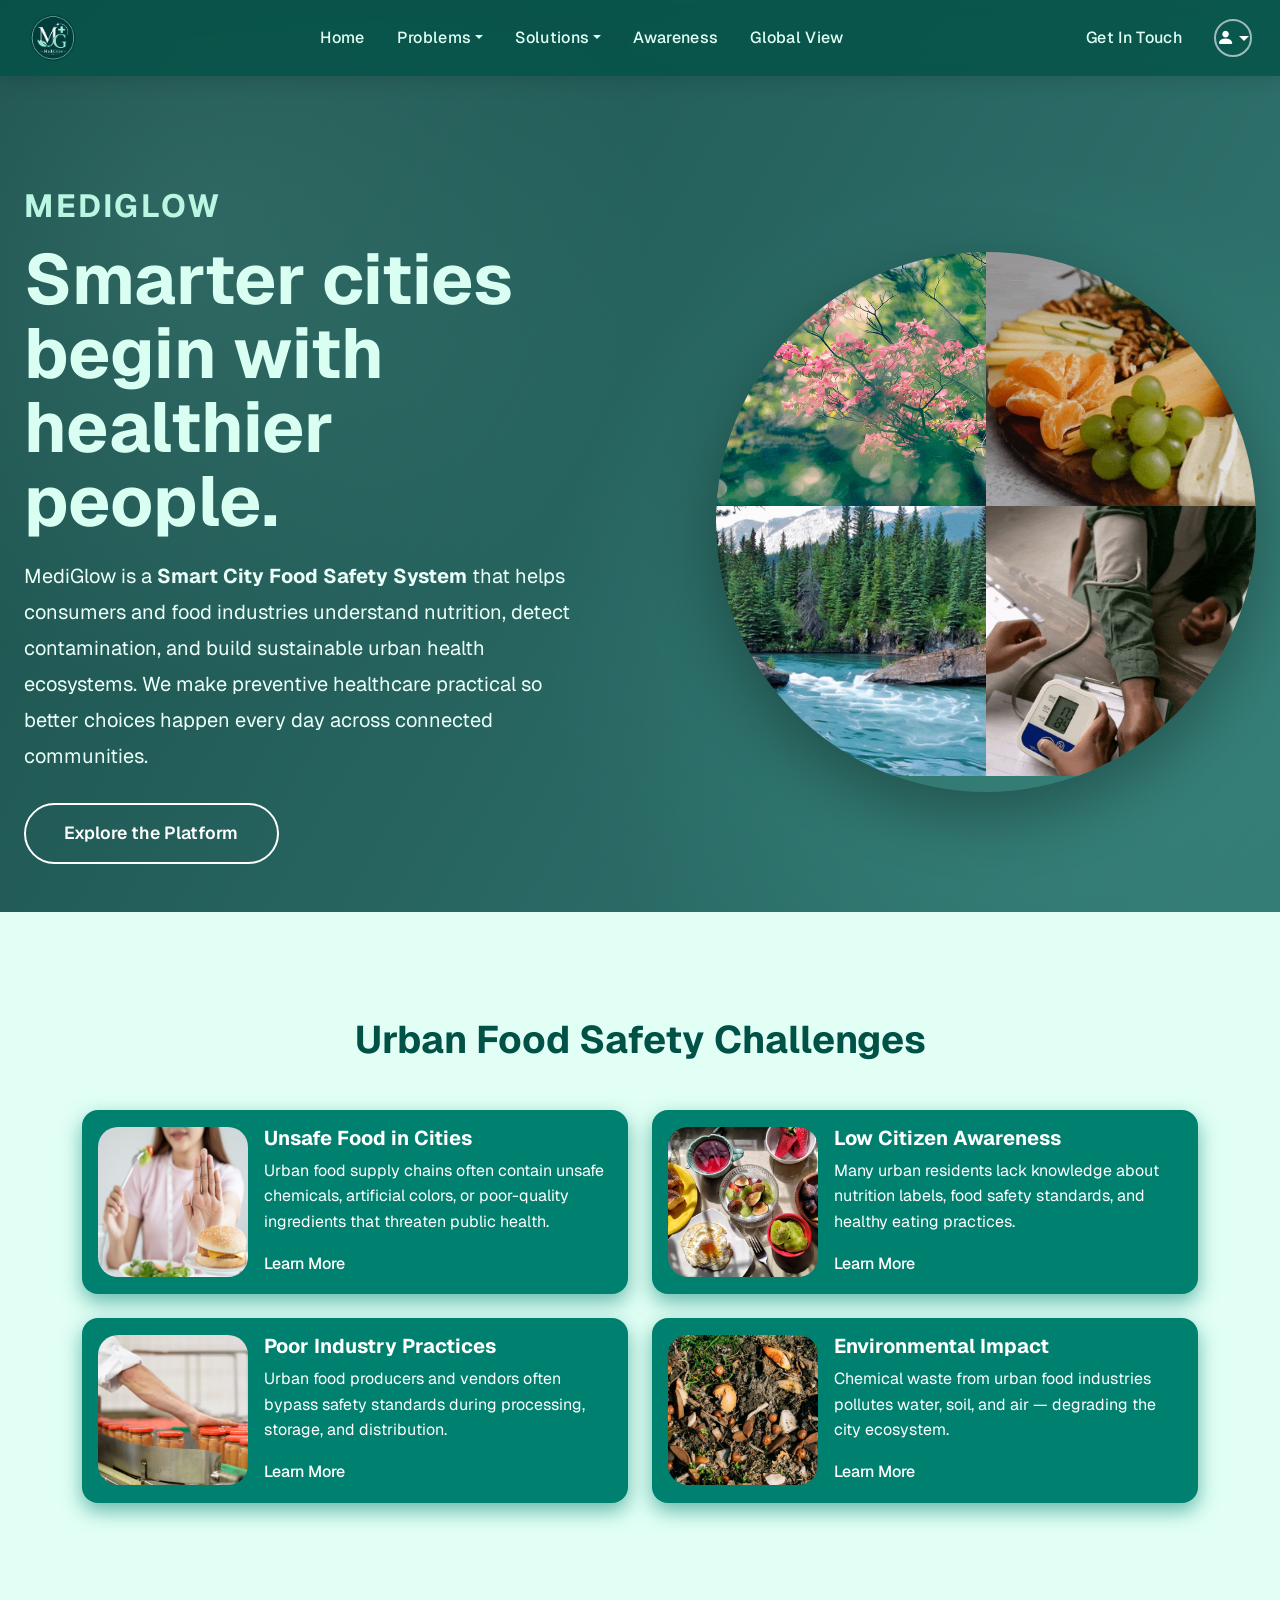
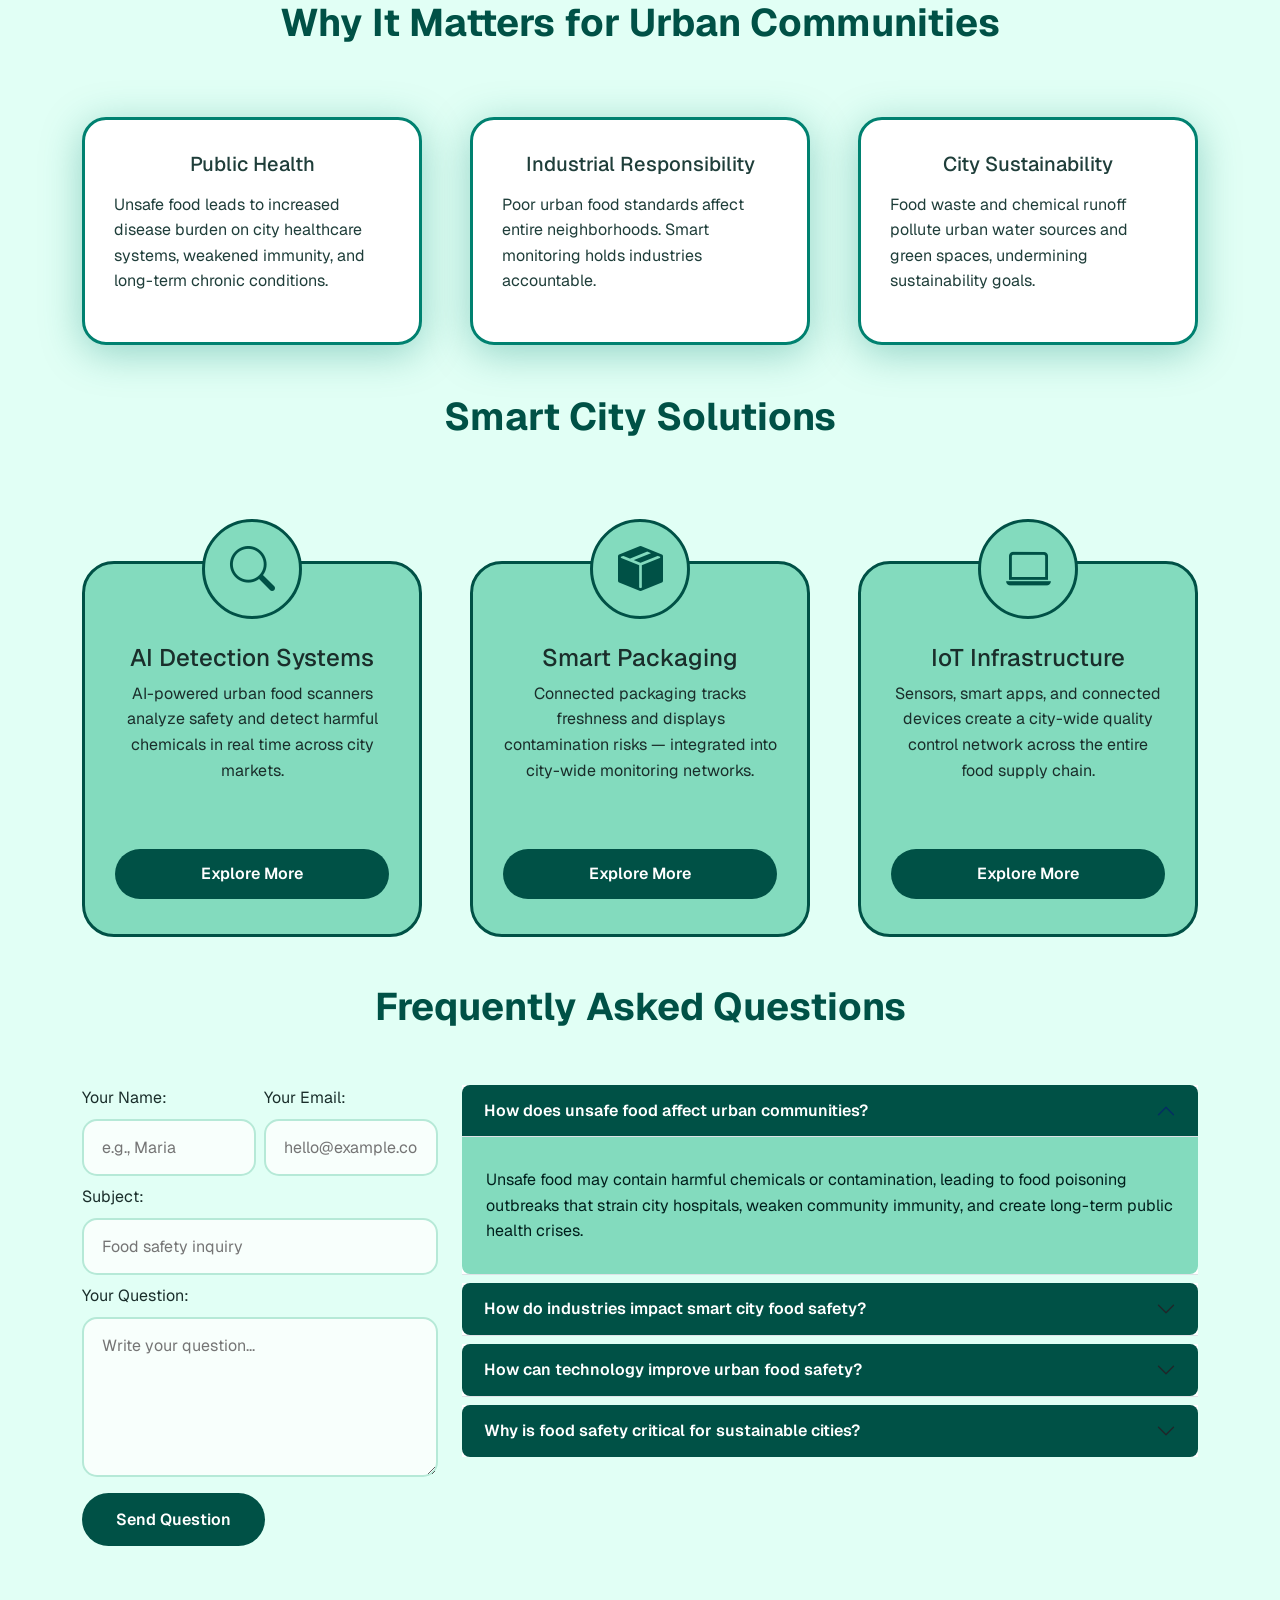
==== commit bb760def: "master" ====
--- a/index.html
+++ b/index.html
@@ -2,1457 +2,615 @@
 <html lang="en">
 <head>
     <meta charset="UTF-8">
-    <meta name="viewport" content="width=device-width, initial-scale=1.0, viewport-fit=cover" />
-    <title>MediGlow | Healthier cities, smarter choices</title>
-
-    <link href="https://fonts.googleapis.com/css2?family=Geist:wght@100..900&family=Poppins:wght@300;400;500;600;700;800&display=swap" rel="stylesheet" />
-    <link href="https://cdn.jsdelivr.net/npm/bootstrap@5.3.8/dist/css/bootstrap.min.css" rel="stylesheet" />
-    <link rel="stylesheet" href="https://cdn.jsdelivr.net/npm/bootstrap-icons@1.13.1/font/bootstrap-icons.min.css" />
-    <link href="https://unpkg.com/aos@2.3.1/dist/aos.css" rel="stylesheet" />
-
-    <style>
-        :root {
-            --medi-deep: #063d3a;
-            --medi-mid: #0c5b57;
-            --medi-primary: #005146;
-            --medi-primary-hover: #007563;
-            --medi-mint: #b9f7e3;
-            --medi-soft: #83dbbe;
-            --medi-bg: #e1fff5;
-            --medi-card-bg: #008170;
-            --medi-white: #ffffff;
-            --medi-text: #1a2e2b;
-            --medi-border: #b6e9d7;
-            --medi-focus-ring: rgba(0,81,70,0.25);
-            --medi-nav-bg: rgba(0,81,70,0.75);
-            --medi-nav-link: #e1fff5;
-            --medi-nav-hover: #0ade97;
-            --medi-dropdown-bg: rgba(191,220,210,0.85);
-            --medi-offcanvas-bg: rgba(0,81,70,0.92);
-            --medi-shadow: rgba(0,81,70,0.2);
-            --navbar-height: 68px;
-        }
-
-        * { box-sizing: border-box; margin: 0; padding: 0; }
-
-        body {
-            background-color: var(--medi-bg);
-            font-family: 'Geist', 'Poppins', system-ui, -apple-system, 'Segoe UI', Roboto, sans-serif;
-            color: var(--medi-text);
-            padding-top: var(--navbar-height);
-            line-height: 1.6;
-        }
-
-        h1, h2, h3, h4, h5, h6,
-        p, li, a, button, input, textarea,
-        .brand, .hero-title, .hero-copy, .hero-btn,
-        .problem_title, .problem_sub_title, .problem_link,
-        .matter_title, .matter_sub_title, .matter_content,
-        .solution_title, .solution_sub_title, .solution_content,
-        .solution_btn, .faq_title, .form-label,
-        .accordion-button, .accordion-body,
-        .modal-title, .form_boxes, .nav_link_color,
-        .navbar_brand_name {
-            font-family: inherit;
-        }
-
-        /* ---------- NAVBAR ---------- */
-        .navbar {
-            position: fixed; top: 0; left: 0; right: 0;
-            z-index: 1050;
-            background-color: var(--medi-nav-bg);
-            backdrop-filter: blur(12px);
-            -webkit-backdrop-filter: blur(12px);
-            min-height: var(--navbar-height);
-            box-shadow: 0 2px 20px rgba(0,0,0,0.15);
-        }
-        .navbar_brand_name {
-            color: #fff;
-            font-weight: 700;
-            font-size: 1.4rem;
-            letter-spacing: 0.04em;
-            text-transform: uppercase;
-        }
-        .navbar-brand:hover .navbar_brand_name { color: var(--medi-mint); }
-        .nav_link_color {
-            color: var(--medi-nav-link) !important;
-            font-weight: 500;
-            letter-spacing: 0.02em;
-            padding: 0.5rem 1rem !important;
-            font-size: 1rem;
-        }
-        .nav_link_color:hover,
-        .nav_link_color:focus-visible {
-            color: var(--medi-nav-hover) !important;
-        }
-        .dropdown_menu_for_nav_items {
-            background-color: var(--medi-dropdown-bg);
-            backdrop-filter: blur(10px);
-            width: 600px;
-            border-radius: 16px;
-            border: 1px solid rgba(255,255,255,0.25);
-            box-shadow: 0 12px 40px rgba(0,0,0,0.2);
-            padding: 0.5rem;
-        }
-        .dropdown_menu_for_nav_items_sm {
-            background-color: var(--medi-dropdown-bg);
-            backdrop-filter: blur(10px);
-            width: 280px;
-            border-radius: 16px;
-            border: 1px solid rgba(255,255,255,0.25);
-            box-shadow: 0 12px 40px rgba(0,0,0,0.2);
-            padding: 0.5rem;
-        }
-        .dropdown_menu_for_profile {
-            background-color: rgba(191,220,210,0.9);
-            backdrop-filter: blur(10px);
-            width: 200px;
-            border-radius: 14px;
-            border: 1px solid rgba(255,255,255,0.25);
-            box-shadow: 0 8px 30px rgba(0,0,0,0.18);
-        }
-        .dropdown_text_icon_box {
-            border: 2px solid var(--medi-primary);
-            border-radius: 12px;
-            width: 40px; height: 40px;
-            display: flex;
-            align-items: center;
-            justify-content: center;
-            color: var(--medi-primary);
-            transition: all 0.25s;
-        }
-        .dropdown-item {
-            border-radius: 10px;
-            padding: 0.6rem 0.8rem;
-        }
-        .dropdown-item:hover {
-            background-color: rgba(0,81,70,0.12);
-        }
-        .dropdown-item:hover .dropdown_text_icon_box {
-            background-color: var(--medi-primary);
-            color: #fff;
-        }
-
-        .offcanva_for_small_devices {
-            background-color: var(--medi-offcanvas-bg);
-            backdrop-filter: blur(16px);
-        }
-        .offcanva_header_for_navbar {
-            background-color: var(--medi-primary);
-        }
-        .navbar-toggler {
-            border: 2px solid rgba(255,255,255,0.5);
-            border-radius: 10px;
-        }
-        .navbar-toggler-icon {
-            filter: brightness(0) invert(1);
-        }
-
-        .logged_in_lg { display: none; }
-        .logged_in_sm { display: none !important; }
-        body:has(#auth-logged:checked) .logged_in_lg { display: flex; }
-        body:has(#auth-logged:checked) .logged_out { display: none !important; }
-        body:has(#auth-logged:checked) .logged_in_sm { display: flex !important; }
-
-        .nav-user-icon-btn {
-            display: flex;
-            align-items: center;
-            justify-content: center;
-            width: 38px; height: 38px;
-            border-radius: 50%;
-            background: transparent;
-            border: 2px solid rgba(255,255,255,0.6);
-            color: #fff;
-            text-decoration: none;
-            font-size: 1.1rem;
-        }
-        .nav-user-icon-btn:hover {
-            background: rgba(255,255,255,0.15);
-            border-color: #fff;
-            color: #fff;
-        }
-
-        /* ---------- PAGE SWITCHING (pure CSS) ---------- */
-        .page-content {
-            display: none;
-        }
-        #page-home { display: block; }
-        .page-content:target { display: block; }
-        body:has(.page-content:target) #page-home { display: none; }
-
-        /* ---------- UNIVERSAL CARD & SECTION STYLES ---------- */
-        .section-title {
-            text-align: center;
-            font-weight: 700;
-            font-size: 2.4rem;
-            color: var(--medi-primary);
-            margin: 3rem 0 1.5rem;
-        }
-        .card-hover { transition: transform 0.3s, box-shadow 0.3s; }
-        .card-hover:hover { transform: translateY(-6px); box-shadow: 0 15px 30px rgba(0,81,70,0.2); }
-
-        /* ---------- HOME PAGE ---------- */
-        .hero {
-            min-height: 100vh;
-            display: grid;
-            align-items: center;
-            position: relative;
-            isolation: isolate;
-            padding: 7rem 1.5rem 3rem;
-            margin-top: calc(-1 * var(--navbar-height));
-            padding-top: calc(7rem + var(--navbar-height));
-            background: radial-gradient(circle at 15% 25%, rgba(185,247,227,0.1), transparent 36%),
-                        radial-gradient(circle at 80% 70%, rgba(116,255,217,0.12), transparent 40%),
-                        linear-gradient(120deg, rgba(6,61,58,0.9), rgba(12,91,87,0.82)),
-                        url("https://images.unsplash.com/photo-1584982751601-97dcc096659c?auto=format&fit=crop&w=1600&q=80") center / cover no-repeat;
-        }
-        .hero-inner {
-            width: min(1250px, 100%);
-            margin: 0 auto;
-            display: grid;
-            gap: 6rem;
-            align-items: center;
-            grid-template-columns: 1fr 1fr;
-        }
-        .brand {
-            color: var(--medi-mint);
-            font-size: clamp(1.3rem, 1.2rem + 1vw, 2rem);
-            font-weight: 700;
-            letter-spacing: 0.08em;
-            text-transform: uppercase;
-            margin-bottom: 0.75rem;
-            opacity: 0;
-            transform: translateY(14px);
-            animation: riseIn 900ms ease forwards;
-        }
-        .hero-title {
-            font-size: clamp(2.4rem, 1.6rem + 3.5vw, 4.5rem);
-            line-height: 1.05;
-            font-weight: 700;
-            color: #d8fff2;
-            margin-bottom: 1.2rem;
-            opacity: 0;
-            transform: translateY(18px);
-            animation: riseIn 920ms 90ms ease forwards;
-        }
-        .hero-copy {
-            max-width: 60ch;
-            color: #ebfff8;
-            font-size: clamp(1.1rem, 1rem + 0.4vw, 1.25rem);
-            line-height: 1.8;
-            margin-bottom: 1.8rem;
-            opacity: 0;
-            transform: translateY(18px);
-            animation: riseIn 920ms 180ms ease forwards;
-        }
-        .hero-btn {
-            display: inline-flex;
-            align-items: center;
-            justify-content: center;
-            padding: 0.9rem 2.4rem;
-            border: 2px solid #fff;
-            border-radius: 999px;
-            color: #fff;
-            text-decoration: none;
-            font-weight: 600;
-            font-size: 1.1rem;
-            transition: all 220ms;
-            opacity: 0;
-            transform: translateY(18px);
-            animation: riseIn 920ms 280ms ease forwards;
-        }
-        .hero-btn:hover {
-            background-color: #fff;
-            color: var(--medi-mid);
-            transform: translateY(-2px);
-            box-shadow: 0 8px 20px rgba(0,0,0,0.2);
-        }
-        .circle-gallery {
-            width: min(78vw, 540px);
-            aspect-ratio: 1;
-            border-radius: 50%;
-            overflow: hidden;
-            margin-left: auto;
-            box-shadow: 0 22px 64px rgba(0,0,0,0.33);
-            opacity: 0;
-            animation: fadeSpinIn 1200ms 120ms ease forwards;
-        }
-        .quarter {
-            position: absolute;
-            width: 50%; height: 50%;
-            overflow: hidden;
-        }
-        .quarter img { width: 100%; height: 100%; object-fit: cover; }
-        .quarter.tl { top: 0; left: 0; }
-        .quarter.tr { top: 0; right: 0; }
-        .quarter.bl { bottom: 0; left: 0; }
-        .quarter.br { bottom: 0; right: 0; }
-
-        .problem_cards {
-            background-color: var(--medi-card-bg);
-            box-shadow: 0 8px 20px rgba(0,129,112,0.55);
-            border-radius: 1rem;
-            height: 100%;
-            color: white;
-        }
-        .problem_cards:hover { transform: translateY(-5px); box-shadow: 0 15px 30px rgba(0,129,112,0.65); }
-        .problem_img { width: 150px; height: 150px; object-fit: cover; border-radius: 20px; }
-        .problem_link {
-            color: white;
-            text-decoration: none;
-            font-weight: 500;
-        }
-        .problem_link::after {
-            content: "";
-            display: block;
-            width: 0; height: 2px;
-            background: white;
-            transition: width 0.3s;
-        }
-        .problem_link:hover::after { width: 100%; }
-
-        .matter_card {
-            border-radius: 25px;
-            border: 3px solid var(--medi-card-bg);
-            box-shadow: 0 8px 40px rgba(0,129,112,0.35);
-            background: #fff;
-            padding: 2rem 1.8rem;
-            height: 100%;
-            transition: transform 0.3s, box-shadow 0.3s;
-        }
-        .matter_card:hover {
-            transform: translateY(-8px);
-            box-shadow: 0 18px 45px rgba(0,129,112,0.4);
-        }
-        .matter_content {
-            line-height: 1.7;
-            color: #1f3e3a;
-            font-weight: 400;
-            text-align: center;
-        }
-
-        .solution_card {
-            position: relative;
-            background-color: var(--medi-soft);
-            border: 3px solid var(--medi-primary);
-            margin-top: 50px;
-            padding: 80px 30px 35px;
-            text-align: center;
-            height: 100%;
-            border-radius: 32px;
-            transition: transform 0.3s, box-shadow 0.3s;
-        }
-        .solution_card:hover {
-            transform: translateY(-10px);
-            box-shadow: 0 15px 30px rgba(0,88,79,0.3);
-        }
-        .solution_icon {
-            position: absolute;
-            top: -45px; left: 50%;
-            transform: translateX(-50%);
-            width: 100px; height: 100px;
-            border-radius: 50%;
-            background: var(--medi-soft);
-            border: 3px solid var(--medi-primary);
-            font-size: 45px;
-            color: var(--medi-primary);
-            display: flex;
-            align-items: center;
-            justify-content: center;
-        }
-        .solution_btn {
-            margin-top: 20px;
-            background: var(--medi-primary);
-            color: white;
-            border: none;
-            padding: 12px 34px;
-            border-radius: 30px;
-            font-weight: 600;
-            transition: all 0.2s;
-        }
-        .solution_btn:hover {
-            background: var(--medi-primary-hover);
-            transform: translateY(-3px);
-            box-shadow: 0 10px 20px var(--medi-shadow);
-        }
-
-        .accordion-button {
-            background-color: var(--medi-primary) !important;
-            color: white !important;
-            border-radius: 8px !important;
-            font-weight: 600;
-            padding: 16px 22px;
-        }
-        .accordion-button:not(.collapsed) { border-radius: 8px 8px 0 0 !important; }
-        .accordion-body {
-            background-color: var(--medi-soft);
-            color: #001f1c;
-            text-align: center;
-            padding: 30px 24px;
-            border-radius: 0 0 8px 8px;
-        }
-
-        .form_boxes {
-            border-radius: 15px;
-            border: 2px solid var(--medi-border);
-            padding: 14px 18px;
-            width: 100%;
-            background: #f8fffc;
-        }
-        .form_boxes:focus {
-            border-color: var(--medi-primary);
-            box-shadow: 0 0 15px rgba(0,81,70,0.12);
-            outline: none;
-        }
-        .form_btn {
-            background: var(--medi-primary);
-            color: white;
-            border: none;
-            padding: 14px 34px;
-            border-radius: 30px;
-            font-weight: 600;
-            transition: all 0.3s;
-        }
-        .form_btn:hover { background: var(--medi-primary-hover); transform: translateY(-3px); }
-
-        /* ---------- AWARENESS PAGE ---------- */
-        .awareness-hero {
-            padding: 100px 0 70px;
-            background: var(--medi-primary);
-            color: white;
-            position: relative;
-            overflow: hidden;
-        }
-        .awareness-hero h1 { font-size: 3.5rem; font-weight: 700; }
-        .awareness-section-title {
-            text-align: center;
-            font-size: 2.5rem;
-            font-weight: 700;
-            color: #14532d;
-            margin-bottom: 10px;
-        }
-        .awareness-section-sub { text-align: center; color: #55735c; margin-bottom: 50px; }
-        .feature-card {
-            background: white;
-            border-radius: 25px;
-            overflow: hidden;
-            box-shadow: 0 15px 35px rgba(0,0,0,0.08);
-            transition: 0.4s;
-            height: 100%;
-        }
-        .feature-card:hover { transform: translateY(-8px); }
-        .feature-card img { width: 100%; height: 260px; object-fit: cover; }
-        .feature-content { padding: 30px; }
-        .tag {
-            display: inline-block;
-            background: #dff5e2;
-            color: #1f6d35;
-            padding: 8px 18px;
-            border-radius: 50px;
-            font-size: 0.75rem;
-            font-weight: 600;
-            margin-bottom: 15px;
-        }
-        .mini-card {
-            background: white;
-            padding: 35px 25px;
-            border-radius: 25px;
-            text-align: center;
-            box-shadow: 0 10px 30px rgba(0,0,0,0.08);
-            transition: 0.3s;
-            height: 100%;
-        }
-        .mini-card:hover { transform: translateY(-6px); background: #005146; color: white; }
-        .mini-card:hover p { color: #dbeedd; }
-        .mini-icon {
-            width: 70px; height: 70px;
-            background: #dff5e2;
-            color: #005146;
-            border-radius: 50%;
-            display: flex;
-            align-items: center;
-            justify-content: center;
-            margin: auto auto 20px;
-            font-size: 28px;
-        }
-        .impact-section {
-            background: white;
-            border-radius: 30px;
-            padding: 50px;
-            box-shadow: 0 15px 35px rgba(0,0,0,0.06);
-        }
-        .issue-list { background: #f5fbf5; padding: 30px; border-radius: 20px; }
-        .solution-card-aw {
-            background: white;
-            padding: 35px 20px;
-            border-radius: 25px;
-            text-align: center;
-            box-shadow: 0 10px 30px rgba(0,0,0,0.08);
-            transition: 0.3s;
-            height: 100%;
-        }
-        .solution-card-aw:hover { transform: translateY(-8px); }
-        .solution-icon-aw {
-            width: 80px; height: 80px;
-            background: #005146;
-            color: white;
-            border-radius: 50%;
-            display: flex;
-            align-items: center;
-            justify-content: center;
-            font-size: 30px;
-            margin: auto auto 20px;
-        }
-        .solution-btn-aw {
-            margin-top: 10px;
-            background: #d8f6dd;
-            color: #14532d;
-            padding: 14px 28px;
-            border-radius: 50px;
-            font-weight: 600;
-            border: none;
-        }
-
-        /* ---------- GLOBAL VIEW PAGE ---------- */
-        .comparison_section { background: #f5fbf8; }
-        .comparison_heading { max-width: 850px; margin: auto auto 60px; }
-        .mini_tag {
-            background: rgba(0,129,112,0.1);
-            color: #008170;
-            padding: 10px 20px;
-            border-radius: 30px;
-            font-weight: 600;
-        }
-        .country_box {
-            background: white;
-            border-radius: 24px;
-            overflow: hidden;
-            box-shadow: 0 8px 30px rgba(0,0,0,0.06);
-            transition: 0.4s;
-        }
-        .country_box:hover { transform: translateY(-10px); }
-        .country_image { overflow: hidden; }
-        .country_image img { width: 100%; height: 320px; object-fit: cover; transition: 0.5s; }
-        .country_box:hover .country_image img { transform: scale(1.06); }
-        .country_content { padding: 35px; }
-        .feature_grid {
-            display: grid;
-            grid-template-columns: repeat(2,1fr);
-            gap: 20px;
-            margin-top: 30px;
-        }
-        .feature_item {
-            background: #f8fdfb;
-            border-radius: 16px;
-            padding: 22px;
-            transition: 0.3s;
-        }
-        .feature_item:hover { background: #eefbf7; transform: translateY(-4px); }
-        .myanmar_box { border-top: 6px solid #ff9f43; }
-        .smart_box { border-top: 6px solid #008170; }
-
-        /* ---------- CONSUMERS PAGE ---------- */
-        .comsumer_start_img_container {
-            position: relative;
-            background: url(imgs/consumer_bg.jpg) center/cover no-repeat;
-            height: 420px;
-        }
-        .comsumer_start_img_container::before {
-            content: "";
-            position: absolute;
-            inset: 0;
-            background: linear-gradient(to bottom, rgba(4,158,112,0.35), rgba(2,110,78,0.75));
-        }
-        .consumer_title h1 { font-size: 3.5rem; font-weight: 700; color: white; }
-        .comsumer_tab_pane {
-            width: 240px;
-            min-height: 180px;
-            border-radius: 18px !important;
-            background: rgba(255,255,255,0.55);
-            backdrop-filter: blur(12px);
-            border: 1px solid rgba(255,255,255,0.4);
-            color: #1c1c1c !important;
-            font-weight: 600;
-            padding: 18px;
-            transition: all 0.35s;
-        }
-        .comsumer_tab_pane:hover { transform: translateY(-6px); background: rgba(255,255,255,0.75); }
-        .comsumer_tab_pane.active { background: rgba(0,129,112,0.12) !important; }
-        .consumer_content_container {
-            background: rgba(255,255,255,0.7);
-            backdrop-filter: blur(12px);
-            border-radius: 18px;
-            padding: 24px;
-        }
-        .consumer_icon_bg {
-            width: 42px; height: 42px;
-            border-radius: 12px;
-            background: rgba(0,129,112,0.08);
-            margin-bottom: 14px;
-            display: flex;
-            align-items: center;
-            justify-content: center;
-        }
-        .consumer_overview_card {
-            background: rgba(255,255,255,0.65);
-            backdrop-filter: blur(18px);
-            border-radius: 22px;
-            overflow: hidden;
-            transition: all 0.35s;
-        }
-        .consumer_overview_card:hover { transform: translateY(-6px); }
-        .consumer_overview_header {
-            padding: 22px;
-            background: linear-gradient(135deg, #049e70, #026e4e);
-            color: white;
-        }
-        .overview_item {
-            display: flex;
-            align-items: flex-start;
-            gap: 12px;
-            padding: 12px 14px;
-            border-radius: 14px;
-            background: rgba(4,158,112,0.05);
-            transition: all 0.25s;
-        }
-        .overview_item:hover { transform: translateX(6px); background: rgba(4,158,112,0.09); }
-        .consumer_feature_item {
-            display: flex;
-            align-items: center;
-            gap: 12px;
-            background: #ccece0;
-            padding: 12px 15px;
-            border-radius: 10px;
-            border-left: 4px solid #049e70;
-            transition: all 0.3s;
-        }
-        .consumer_feature_item:hover { transform: translateX(5px); background: #d7f7ec; }
-        .mobile_tap_pane_consumer_button {
-            width: 60px; height: 60px;
-            border-radius: 50%;
-            background: #76a395;
-            position: fixed;
-            bottom: 20px; left: 20px;
-            z-index: 1000;
-            box-shadow: 0 10px 10px rgba(0,0,0,0.08);
-        }
-
-        /* ---------- UNSAFE FOOD PAGE (dark theme) ---------- */
-        .unsafe-food-page-body {
-            background: url(imgs/bg_img_for_consumer.png) center/cover fixed no-repeat;
-            color: white;
-            font-family: system-ui;
-            overflow-x: hidden;
-            padding-top: var(--navbar-height);
-            min-height: 100vh;
-        }
-        .unsafe_food_container {
-            display: flex;
-            gap: 24px;
-            padding: 24px;
-        }
-        .unsafe_food_sidebar {
-            min-width: 220px;
-            position: sticky;
-            top: calc(var(--navbar-height) + 20px);
-            padding: 16px;
-            border-radius: 16px;
-            background: rgba(255,255,255,0.06);
-            backdrop-filter: blur(16px);
-            border: 1px solid rgba(255,255,255,0.12);
-            height: fit-content;
-        }
-        .unsafe_food_sidebar a {
-            display: block;
-            padding: 10px 12px;
-            margin-bottom: 6px;
-            border-radius: 10px;
-            text-decoration: none;
-            color: white;
-            opacity: 0.7;
-        }
-        .unsafe_food_sidebar a:hover,
-        .unsafe_food_sidebar a.active {
-            background: rgba(0,230,184,0.15) !important;
-            color: #00e6b8 !important;
-            opacity: 1;
-        }
-        .section-spy {
-            padding-top: 80px;
-            margin-top: -80px;
-            margin-bottom: 60px;
-        }
-        .unsafe_food_card {
-            background: rgba(255,255,255,0.06);
-            border: 1px solid rgba(255,255,255,0.12);
-            backdrop-filter: blur(14px);
-            border-radius: 18px;
-            overflow: hidden;
-            transition: 0.3s;
-        }
-        .unsafe_food_card:hover { transform: translateY(-6px); border-color: rgba(0,230,184,0.3); }
-        .unsafe_food_card img { width: 100%; height: 220px; object-fit: cover; }
-        .unsafe_food_title_badge {
-            display: inline-block;
-            padding: 4px 10px;
-            border-radius: 8px;
-            background: rgba(0,230,184,0.15);
-            color: #00e6b8;
-            font-weight: 600;
-            font-size: 0.9rem;
-        }
-        .mobile_tap_pane_button_uf {
-            width: 60px; height: 60px;
-            border-radius: 50%;
-            background: #76a395;
-            position: fixed;
-            bottom: 20px; left: 20px;
-            z-index: 1000;
-            box-shadow: 0 10px 10px rgba(0,0,0,0.08);
-        }
-        .unsafe_food_sidebar_mobile a:hover,
-        .unsafe_food_sidebar_mobile a.active {
-            background: rgba(0,230,184,0.15) !important;
-            color: #00e6b8 !important;
-            opacity: 1;
-        }
-        .unsafe_food_sidebar_mobile {
-            min-width: 220px;
-            padding: 16px;
-            border-radius: 16px;
-            background: rgba(255,255,255,0.06);
-            backdrop-filter: blur(16px);
-            border: 1px solid rgba(255,255,255,0.12);
-            height: fit-content;
-        }
-        .unsafe_food_sidebar_mobile a {
-            display: block;
-            padding: 10px 12px;
-            margin-bottom: 6px;
-            border-radius: 10px;
-            text-decoration: none;
-            color: white;
-            opacity: 0.7;
-        }
-
-        /* ---------- ABOUT PAGE ---------- */
-        .about_contact_section { padding: 90px 0; }
-        .info_card {
-            background: white;
-            border-radius: 24px;
-            padding: 35px;
-            text-align: center;
-            border: 1px solid rgba(0,0,0,0.05);
-            transition: 0.4s;
-            height: 100%;
-        }
-        .info_card:hover { transform: translateY(-8px); box-shadow: 0 15px 35px rgba(0,0,0,0.08); }
-        .info_icon {
-            width: 70px; height: 70px;
-            margin: auto;
-            border-radius: 18px;
-            background: linear-gradient(135deg,#008170,#00b89c);
-            display: flex;
-            align-items: center;
-            justify-content: center;
-            color: white;
-            font-size: 28px;
-            margin-bottom: 20px;
-        }
-        .main_box {
-            background: white;
-            border-radius: 30px;
-            padding: 50px;
-            box-shadow: 0 18px 40px rgba(0,0,0,0.05);
-            height: 100%;
-        }
-        .side_card {
-            border-radius: 26px;
-            padding: 35px;
-            margin-bottom: 25px;
-        }
-        .vision_card { background: linear-gradient(135deg,#008170,#00b89c); color: white; }
-        .mission_card { background: #0f172a; color: white; }
-        .social_box { background: white; border: 1px solid rgba(0,0,0,0.06); }
-        .social_icons {
-            display: flex; gap: 15px; margin-top: 20px;
-        }
-        .social_icons a {
-            width: 52px; height: 52px;
-            border-radius: 16px;
-            background: #f4faf7;
-            display: flex;
-            align-items: center;
-            justify-content: center;
-            color: #008170;
-            font-size: 20px;
-            transition: 0.4s;
-            text-decoration: none;
-        }
-        .social_icons a:hover {
-            background: linear-gradient(135deg,#008170,#00b89c);
-            color: white;
-            transform: translateY(-5px);
-        }
-        .team_heading { font-size: 52px; font-weight: 900; color: #111; }
-        .member_card {
-            background: white;
-            border-radius: 28px;
-            overflow: hidden;
-            transition: 0.4s;
-            border: 1px solid rgba(0,0,0,0.05);
-            height: 100%;
-        }
-        .member_card:hover { transform: translateY(-10px); box-shadow: 0 18px 40px rgba(0,0,0,0.08); }
-        .member_image img {
-            width: 100%;
-            height: 280px;
-            object-fit: cover;
-            transition: 0.5s;
-        }
-        .member_card:hover .member_image img { transform: scale(1.06); }
-        .member_content { padding: 28px; text-align: center; }
-
-        /* ---------- MODALS ---------- */
-        .modal-content { border-radius: 20px; border: none; box-shadow: 0 16px 60px rgba(0,81,70,0.25); }
-        #modal_login .modal-dialog,
-        #modal_register .modal-dialog { max-width: 900px; }
-        .modal-image-col {
-            background-size: cover;
-            background-position: center;
-            min-height: 400px;
-            border-radius: 20px 0 0 20px;
-        }
-        .modal-form-col { padding: 2.5rem 2rem 0 2rem; background: #fff; border-radius: 0 20px 20px 0; }
-        .auth-title { font-size: 2rem; font-weight: 600; color: var(--medi-primary); margin-bottom: 1.5rem; }
-        .auth-email-input {
-            width: 100%;
-            border: 2px solid var(--medi-border);
-            border-radius: 12px;
-            padding: 12px 16px;
-        }
-        .auth-email-input:focus { border-color: var(--medi-primary); box-shadow: 0 0 0 3px var(--medi-focus-ring); outline: none; }
-        .auth-email-btn {
-            display: block;
-            width: 100%;
-            background: var(--medi-primary);
-            color: #fff;
-            border: none;
-            border-radius: 12px;
-            padding: 12px 16px;
-            font-weight: 600;
-            text-align: center;
-            transition: background 0.2s, transform 0.15s;
-        }
-        .auth-email-btn:hover { background: var(--medi-primary-hover); transform: translateY(-1px); }
-        .auth-social-btn {
-            width: 100%;
-            display: flex;
-            align-items: center;
-            justify-content: center;
-            gap: 10px;
-            background: #fff;
-            border: 1px solid var(--medi-border);
-            border-radius: 12px;
-            padding: 12px 16px;
-            font-weight: 500;
-            transition: background 0.15s;
-        }
-        .auth-social-btn:hover { background: var(--medi-bg); border-color: var(--medi-primary); }
-        .auth-signup-link { text-align: center; margin-top: 1.5rem; font-size: 0.9rem; color: rgba(0,81,70,0.7); }
-        .auth-signup-link a { color: var(--medi-primary); font-weight: 600; text-decoration: none; }
-        .auth-footer {
-            border-top: 1px solid var(--medi-border);
-            padding: 1rem 2rem;
-            margin: 1rem -2rem 0;
-            background: #f8fffc;
-            border-radius: 0 0 20px 0;
-            display: flex;
-            justify-content: center;
-            gap: 2rem;
-        }
-        .login_form { text-decoration: underline; color: var(--medi-primary); cursor: pointer; font-weight: 500; }
-        .btn-close-white { filter: brightness(0) invert(1); }
-
-        /* ---------- RESPONSIVE & ANIMATIONS ---------- */
-        @keyframes riseIn {
-            to { opacity: 1; transform: translateY(0); }
-        }
-        @keyframes fadeSpinIn {
-            from { opacity: 0; transform: scale(0.92) rotate(-5deg); }
-            to { opacity: 1; transform: scale(1) rotate(0deg); }
-        }
-        @media (max-width: 992px) {
-            .hero-inner { grid-template-columns: 1fr; text-align: center; gap: 3rem; }
-            .circle-gallery { margin-inline: auto; width: min(55vw, 340px); }
-            .country_image img { height: 250px; }
-            .feature_grid { grid-template-columns: 1fr; }
-        }
-        @media (max-width: 768px) {
-            .modal-image-col { min-height: 200px; border-radius: 20px 20px 0 0; }
-            .modal-form-col { border-radius: 0 0 20px 20px; }
-            .auth-footer { border-radius: 0 0 20px 20px; }
-        }
-    </style>
+    <meta name="viewport" content="width=device-width, initial-scale=1.0, viewport-fit=cover">
+    <title>MediGlow | Smart City Food Safety & Urban Health Platform</title>
+
+    <!-- Favicon -->
+    <link rel="icon" type="image/png" href="imgs/logo.png">
+
+    <!-- Fonts -->
+    <link href="https://fonts.googleapis.com/css2?family=Geist:wght@100..900&family=Poppins:wght@300;400;500;600;700;800&display=swap" rel="stylesheet">
+
+    <!-- Bootstrap 5 CSS -->
+    <link href="https://cdn.jsdelivr.net/npm/bootstrap@5.3.8/dist/css/bootstrap.min.css" rel="stylesheet">
+    <link href="https://cdn.jsdelivr.net/npm/bootstrap-icons@1.13.1/font/bootstrap-icons.min.css" rel="stylesheet">
+
+    <!-- AOS Animation Library -->
+    <link href="https://unpkg.com/aos@2.3.1/dist/aos.css" rel="stylesheet">
+
+    <!-- External CSS Files -->
+    <link rel="stylesheet" href="css/base.css">
+    <link rel="stylesheet" href="css/layout.css">
+    <link rel="stylesheet" href="css/components.css">
+    <link rel="stylesheet" href="css/pages.css">
 </head>
 <body>
 
-<!-- Auth radio controls -->
-<input type="radio" name="auth" id="auth-guest" hidden checked>
-<input type="radio" name="auth" id="auth-logged" hidden>
-<input type="radio" name="auth" id="auth-form-fill" hidden checked>
-<input type="radio" name="auth" id="auth-link-fill" hidden>
-
-<!-- ═══════════════ NAVBAR ═══════════════ -->
-<nav class="navbar navbar-expand-lg">
-    <div class="container-fluid">
-        <a href="#page-home" class="navbar-brand ms-lg-3">
-            <span class="navbar_brand_name">MediGlow</span>
-        </a>
-        <button type="button" class="navbar-toggler me-2" data-bs-toggle="offcanvas" data-bs-target="#offcanvas_nav">
-            <span class="navbar-toggler-icon"></span>
-        </button>
-        <div class="collapse navbar-collapse" id="nav_id">
-            <ul class="navbar-nav mx-auto">
-                <li class="nav-item"><a class="nav-link nav_link_color" href="#page-home">Home</a></li>
-                <li class="nav-item dropdown">
-                    <a href="#" class="nav-link nav_link_color dropdown-toggle" data-bs-toggle="dropdown">Problems</a>
-                    <ul class="dropdown-menu dropdown_menu_for_nav_items">
-                        <li><div class="row g-1">
-                            <div class="col-md-6"><a class="dropdown-item" href="#page-consumers"><div class="row g-0 align-items-center"><div class="col-3 text-center dropdown_text_icon_box"><i class="bi bi-bandaid-fill"></i></div><div class="col-9 dropdown_text_section ps-2"><h6>Consumers</h6><p>Health issues</p></div></div></a></div>
-                            <div class="col-md-6"><a class="dropdown-item" href="#page-unsafe-food"><div class="row g-0 align-items-center"><div class="col-3 text-center dropdown_text_icon_box"><i class="bi bi-fork-knife"></i></div><div class="col-9 dropdown_text_section ps-2"><h6>Unsafe Food</h6><p>Food safety risks</p></div></div></a></div>
-                        </div></li>
-                        <li><div class="row g-1 mt-1">
-                            <div class="col-md-6"><a class="dropdown-item" href="#page-home"><div class="row g-0 align-items-center"><div class="col-3 text-center dropdown_text_icon_box"><i class="bi bi-exclamation-triangle-fill"></i></div><div class="col-9 dropdown_text_section ps-2"><h6>Industry</h6><p>Poor practices</p></div></div></a></div>
-                            <div class="col-md-6"><a class="dropdown-item" href="#page-home"><div class="row g-0 align-items-center"><div class="col-3 text-center dropdown_text_icon_box"><i class="bi bi-tree-fill"></i></div><div class="col-9 dropdown_text_section ps-2"><h6>Environment</h6><p>Pollution impact</p></div></div></a></div>
-                        </div></li>
+    <!-- Auth radio controls (CSS-only state management) -->
+    <input type="radio" name="auth-state" id="auth-guest" hidden checked>
+    <input type="radio" name="auth-state" id="auth-logged" hidden>
+    <input type="radio" name="auth-panel" id="auth-form-fill" hidden checked>
+    <input type="radio" name="auth-panel" id="auth-link-fill" hidden>
+
+    <!-- ═══════════════ NAVBAR ═══════════════ -->
+    <header>
+        <nav class="navbar navbar-expand-lg" aria-label="Main navigation">
+            <div class="container-fluid">
+                <a href="#page-home" class="navbar-brand ms-lg-3" aria-label="MediGlow Home">
+                    <img src="imgs/logo.png" alt="MediGlow logo - Smart City Food Safety" width="50" height="50">
+                </a>
+                <button type="button" class="navbar-toggler me-2" data-bs-toggle="offcanvas" data-bs-target="#offcanvas_nav" aria-controls="offcanvas_nav" aria-expanded="false" aria-label="Toggle navigation menu">
+                    <span class="navbar-toggler-icon"></span>
+                </button>
+
+                <div class="collapse navbar-collapse" id="nav_id">
+                    <ul class="navbar-nav mx-auto" role="menubar">
+                        <li class="nav-item" role="none"><a class="nav-link nav_link_color" href="#page-home" role="menuitem">Home</a></li>
+                        <li class="nav-item dropdown" role="none">
+                            <a href="#" class="nav-link nav_link_color dropdown-toggle" data-bs-toggle="dropdown" role="menuitem" aria-haspopup="true" aria-expanded="false">Problems</a>
+                            <ul class="dropdown-menu dropdown_menu_for_nav_items">
+                                <li>
+                                    <div class="row g-1">
+                                        <div class="col-md-6"><a class="dropdown-item" href="#page-consumers"><div class="row g-0 align-items-center"><div class="col-3 text-center dropdown_text_icon_box"><i class="bi bi-bandaid-fill" aria-hidden="true"></i></div><div class="col-9 dropdown_text_section ps-2"><h6>Consumers</h6><p>Health issues</p></div></div></a></div>
+                                        <div class="col-md-6"><a class="dropdown-item" href="#page-unsafe-food"><div class="row g-0 align-items-center"><div class="col-3 text-center dropdown_text_icon_box"><i class="bi bi-fork-knife" aria-hidden="true"></i></div><div class="col-9 dropdown_text_section ps-2"><h6>Unsafe Food</h6><p>Food safety risks</p></div></div></a></div>
+                                    </div>
+                                </li>
+                                <li>
+                                    <div class="row g-1 mt-1">
+                                        <div class="col-md-6"><a class="dropdown-item" href="#page-industry"><div class="row g-0 align-items-center"><div class="col-3 text-center dropdown_text_icon_box"><i class="bi bi-exclamation-triangle-fill" aria-hidden="true"></i></div><div class="col-9 dropdown_text_section ps-2"><h6>Industry</h6><p>Environmental impact</p></div></div></a></div>
+                                        <div class="col-md-6"><a class="dropdown-item" href="#page-home"><div class="row g-0 align-items-center"><div class="col-3 text-center dropdown_text_icon_box"><i class="bi bi-tree-fill" aria-hidden="true"></i></div><div class="col-9 dropdown_text_section ps-2"><h6>Environment</h6><p>Pollution impact</p></div></div></a></div>
+                                    </div>
+                                </li>
+                            </ul>
+                        </li>
+                        <li class="nav-item dropdown" role="none">
+                            <a href="#" class="nav-link nav_link_color dropdown-toggle" data-bs-toggle="dropdown" role="menuitem" aria-haspopup="true" aria-expanded="false">Solutions</a>
+                            <ul class="dropdown-menu dropdown_menu_for_nav_items">
+                                <li>
+                                    <div class="row g-1">
+                                        <div class="col-md-6"><a class="dropdown-item" href="#page-ai-detection"><div class="row g-0 align-items-center"><div class="col-3 text-center dropdown_text_icon_box"><i class="bi bi-search" aria-hidden="true"></i></div><div class="col-9 dropdown_text_section ps-2"><h6>AI Detection</h6><p>Smart scanning</p></div></div></a></div>
+                                        <div class="col-md-6"><a class="dropdown-item" href="#page-smart-packaging"><div class="row g-0 align-items-center"><div class="col-3 text-center dropdown_text_icon_box"><i class="bi bi-box-seam-fill" aria-hidden="true"></i></div><div class="col-9 dropdown_text_section ps-2"><h6>Smart Packaging</h6><p>Freshness tracking</p></div></div></a></div>
+                                    </div>
+                                </li>
+                            </ul>
+                        </li>
+                        <li class="nav-item" role="none"><a class="nav-link nav_link_color" href="#page-awareness" role="menuitem">Awareness</a></li>
+                        <li class="nav-item" role="none"><a class="nav-link nav_link_color" href="#page-global" role="menuitem">Global View</a></li>
                     </ul>
-                </li>
-                <li class="nav-item dropdown">
-                    <a href="#" class="nav-link nav_link_color dropdown-toggle" data-bs-toggle="dropdown">Solutions</a>
-                    <ul class="dropdown-menu dropdown_menu_for_nav_items">
-                        <li><div class="row g-1">
-                            <div class="col-md-6"><a class="dropdown-item" href="#page-ai-detection"><div class="row g-0 align-items-center"><div class="col-3 text-center dropdown_text_icon_box"><i class="bi bi-search"></i></div><div class="col-9 dropdown_text_section ps-2"><h6>AI Detection</h6><p>Smart scanning</p></div></div></a></div>
-                            <div class="col-md-6"><a class="dropdown-item" href="#page-home"><div class="row g-0 align-items-center"><div class="col-3 text-center dropdown_text_icon_box"><i class="bi bi-box-seam-fill"></i></div><div class="col-9 dropdown_text_section ps-2"><h6>Smart Packaging</h6><p>Freshness tracking</p></div></div></a></div>
-                        </div></li>
-                        <li><div class="row g-1 mt-1">
-                            <div class="col-md-6"><a class="dropdown-item" href="#page-home"><div class="row g-0 align-items-center"><div class="col-3 text-center dropdown_text_icon_box"><i class="bi bi-laptop"></i></div><div class="col-9 dropdown_text_section ps-2"><h6>Modern Tech</h6><p>Sensors & apps</p></div></div></a></div>
-                            <div class="col-md-6"><a class="dropdown-item" href="#page-home"><div class="row g-0 align-items-center"><div class="col-3 text-center dropdown_text_icon_box"><i class="bi bi-shield-check"></i></div><div class="col-9 dropdown_text_section ps-2"><h6>Quality Control</h6><p>Safety standards</p></div></div></a></div>
-                        </div></li>
+                    <ul class="navbar-nav me-lg-3" role="menubar">
+                        <li class="nav-item" role="none"><a class="nav-link nav_link_color" href="#page-about" role="menuitem">Get In Touch</a></li>
                     </ul>
-                </li>
-                <li class="nav-item"><a class="nav-link nav_link_color" href="#page-awareness">Awareness</a></li>
-                <li class="nav-item"><a class="nav-link nav_link_color" href="#page-global">Global View</a></li>
-            </ul>
-            <ul class="navbar-nav me-lg-3">
-                <li class="nav-item"><a class="nav-link nav_link_color" href="#page-about">Get In Touch</a></li>
-            </ul>
-
-            <!-- Logged-in user -->
-            <div class="auth-user dropdown logged_in_lg me-lg-4">
-                <a href="#" class="d-flex align-items-center nav-link dropdown-toggle" data-bs-toggle="dropdown">
-                    <span class="rounded-circle bg-secondary d-flex align-items-center justify-content-center text-white" style="width:32px;height:32px;font-size:0.8rem;">A</span>
-                </a>
-                <ul class="dropdown-menu dropdown-menu-end dropdown_menu_for_profile">
-                    <li class="px-3 py-2"><div style="font-weight:600;">Anonymous</div></li>
-                    <li><hr class="dropdown-divider"></li>
-                    <li><a class="dropdown-item" href="#">Profile</a></li>
-                    <li><label for="auth-guest" class="dropdown-item text-danger" style="cursor:pointer;">Logout</label></li>
-                </ul>
-            </div>
-
-            <!-- Logged-out state -->
-            <div class="dropdown logged_out d-none d-lg-flex pe-lg-3">
-                <a href="#" class="nav-user-icon-btn dropdown-toggle" data-bs-toggle="dropdown">
-                    <i class="bi bi-person-fill"></i>
-                </a>
-                <ul class="dropdown-menu dropdown-menu-end dropdown_menu_for_profile">
-                    <li><a class="dropdown-item" href="#modal_login" data-bs-toggle="modal">Login</a></li>
-                    <li><a class="dropdown-item" href="#modal_register" data-bs-toggle="modal">Sign Up</a></li>
-                </ul>
-            </div>
-        </div>
-
-        <!-- Mobile offcanvas -->
-        <div class="offcanvas offcanva_for_small_devices offcanvas-end d-lg-none" id="offcanvas_nav" tabindex="-1">
-            <div class="offcanvas-header offcanva_header_for_navbar">
-                <a href="#page-home" class="navbar-brand"><span class="navbar_brand_name" style="color:white;">MediGlow</span></a>
-                <button type="button" class="btn-close btn-close-white pe-4" data-bs-dismiss="offcanvas"></button>
-            </div>
-            <div class="offcanvas-body px-4 pt-3">
-                <div class="logged_in_sm justify-content-center mb-3">
-                    <div class="dropdown">
-                        <a href="#" class="d-flex align-items-center nav-link dropdown-toggle" data-bs-toggle="dropdown">
-                            <span class="rounded-circle bg-secondary d-flex align-items-center justify-content-center text-white" style="width:32px;height:32px;">A</span>
+
+                    <!-- Logged-in user dropdown (large screens) -->
+                    <div class="auth-user dropdown logged_in_lg me-lg-4">
+                        <a href="#" class="d-flex align-items-center nav-link dropdown-toggle" data-bs-toggle="dropdown" aria-haspopup="true" aria-expanded="false" aria-label="User menu">
+                            <span class="rounded-circle bg-secondary d-flex align-items-center justify-content-center text-white" style="width:32px;height:32px;font-size:0.8rem;" aria-hidden="true">A</span>
                         </a>
                         <ul class="dropdown-menu dropdown-menu-end dropdown_menu_for_profile">
-                            <li class="px-3 py-2"><div>Anonymous</div></li>
+                            <li class="px-3 py-2"><div style="font-weight:600;">Anonymous</div></li>
                             <li><hr class="dropdown-divider"></li>
                             <li><a class="dropdown-item" href="#">Profile</a></li>
-                            <li><label for="auth-guest" class="dropdown-item text-danger">Logout</label></li>
+                            <li><label for="auth-guest" class="dropdown-item text-danger" style="cursor:pointer;">Logout</label></li>
                         </ul>
                     </div>
-                </div>
-                <ul class="navbar-nav">
-                    <li class="nav-item mt-2"><a class="nav-link nav_link_color" href="#page-home" data-bs-dismiss="offcanvas">Home</a></li>
-                    <li class="nav-item mt-2"><a class="nav-link nav_link_color" href="#page-awareness" data-bs-dismiss="offcanvas">Awareness</a></li>
-                    <li class="nav-item mt-2"><a class="nav-link nav_link_color" href="#page-global" data-bs-dismiss="offcanvas">Global View</a></li>
-                    <li class="nav-item mt-2"><a class="nav-link nav_link_color" href="#page-consumers" data-bs-dismiss="offcanvas">Consumers</a></li>
-                    <li class="nav-item mt-2"><a class="nav-link nav_link_color" href="#page-unsafe-food" data-bs-dismiss="offcanvas">Unsafe Food</a></li>
-                    <li class="nav-item mt-2"><a class="nav-link nav_link_color" href="#page-ai-detection" data-bs-dismiss="offcanvas">AI Detection</a></li>
-                    <li class="nav-item mt-2"><a class="nav-link nav_link_color" href="#page-about" data-bs-dismiss="offcanvas">About Us</a></li>
-                </ul>
-                <hr style="border-color:rgba(255,255,255,0.3);">
-                <div class="d-flex justify-content-center logged_out gap-3">
-                    <a href="#modal_login_sm" data-bs-toggle="modal" data-bs-dismiss="offcanvas" class="btn btn-outline-light btn-sm">Login</a>
-                    <a href="#modal_register_sm" data-bs-toggle="modal" data-bs-dismiss="offcanvas" class="btn btn-light btn-sm">Sign Up</a>
-                </div>
-            </div>
-        </div>
-    </div>
-</nav>
-
-<!-- ═══════════════ PAGE: HOME ═══════════════ -->
-<div class="page-content" id="page-home">
-    <main class="hero">
-        <section class="hero-inner">
-            <div>
-                <p class="brand">MediGlow</p>
-                <h1 class="hero-title">Smarter cities begin with healthier people.</h1>
-                <p class="hero-copy">MediGlow helps consumers and food industries understand nutrition, food safety, and preventive healthcare. We make health awareness practical so better choices can happen every day.</p>
-                <a href="#problem-section" class="hero-btn">Explore More</a>
-            </div>
-            <div class="circle-gallery">
-                <figure class="quarter tl"><img src="gifs/gif1.gif" alt="Healthy food" /></figure>
-                <figure class="quarter tr"><img src="gifs/gif2.gif" alt="Wellness" /></figure>
-                <figure class="quarter bl"><img src="gifs/gif3.gif" alt="Safety check" /></figure>
-                <figure class="quarter br"><img src="gifs/gif4.gif" alt="Community" /></figure>
-            </div>
-        </section>
-    </main>
-
-    <div class="container" id="problem-section" style="margin-top:5rem;">
-        <div class="row g-4">
-            <h2 class="section-title" data-aos="fade-up">What's the Problem?</h2>
-            <div class="col-md-6" data-aos="fade-right" data-aos-delay="100">
-                <div class="problem_cards p-3 h-100">
-                    <div class="row align-items-center g-3">
-                        <div class="col-auto"><img src="imgs/unsafe_food.png" class="problem_img"></div>
-                        <div class="col"><h5 class="fw-bold problem_sub_title">Unsafe Food</h5><p>Many consumers and industries still use unsafe chemicals, artificial colors, or poor quality ingredients.</p><a href="#" class="problem_link">Learn More</a></div>
-                    </div>
-                </div>
-            </div>
-            <div class="col-md-6" data-aos="fade-left" data-aos-delay="150">
-                <div class="problem_cards p-3 h-100">
-                    <div class="row align-items-center g-3">
-                        <div class="col-auto"><img src="imgs/food_awareness.png" class="problem_img"></div>
-                        <div class="col"><h5 class="fw-bold problem_sub_title">Lack of Awareness</h5><p>Many people lack knowledge about nutrition, food labels, and safe eating habits.</p><a href="#" class="problem_link">Learn More</a></div>
-                    </div>
-                </div>
-            </div>
-            <div class="col-md-6" data-aos="fade-right" data-aos-delay="200">
-                <div class="problem_cards p-3 h-100">
-                    <div class="row align-items-center g-3">
-                        <div class="col-auto"><img src="imgs/industries_practices.png" class="problem_img"></div>
-                        <div class="col"><h5 class="fw-bold problem_sub_title">Poor Industry Practices</h5><p>Producers and sellers often ignore safety standards during processing and storage.</p><a href="#" class="problem_link">Learn More</a></div>
-                    </div>
-                </div>
-            </div>
-            <div class="col-md-6" data-aos="fade-left" data-aos-delay="250">
-                <div class="problem_cards p-3 h-100">
-                    <div class="row align-items-center g-3">
-                        <div class="col-auto"><img src="imgs/environmental_impact.png" class="problem_img"></div>
-                        <div class="col"><h5 class="fw-bold problem_sub_title">Environmental Impact</h5><p>Chemical waste and pollution affect food quality and natural resources.</p><a href="#" class="problem_link">Learn More</a></div>
-                    </div>
-                </div>
-            </div>
-        </div>
-    </div>
-
-    <div class="container">
-        <div class="row g-4 mt-4">
-            <h2 class="section-title" data-aos="fade-up">Why it matters?</h2>
-            <div class="col-lg-4 col-md-6 d-flex" data-aos="zoom-in" data-aos-delay="100">
-                <div class="matter_card w-100"><h5 class="matter_sub_title text-center">People's Health</h5><p class="matter_content mt-3">Unsafe food leads to diseases, weak immunity, and long-term health problems.</p></div>
-            </div>
-            <div class="col-lg-4 col-md-6 d-flex" data-aos="zoom-in" data-aos-delay="200">
-                <div class="matter_card w-100"><h5 class="matter_sub_title text-center">Industrial Responsibility</h5><p class="matter_content mt-3">Poor standards affect large groups of people. Industries must adopt safer practices.</p></div>
-            </div>
-            <div class="col-lg-4 col-md-6 d-flex" data-aos="zoom-in" data-aos-delay="300">
-                <div class="matter_card w-100"><h5 class="matter_sub_title text-center">Environmental Impact</h5><p class="matter_content mt-3">Waste and chemicals pollute air, water, and land, harming ecosystems.</p></div>
-            </div>
-        </div>
-    </div>
-
-    <div class="container mt-5" id="solutions-section">
-        <div class="row g-4 justify-content-center">
-            <h2 class="section-title" data-aos="fade-up">Smart Solutions</h2>
-            <div class="col-lg-4 col-md-6 mt-5" data-aos="flip-left" data-aos-delay="100">
-                <div class="solution_card"><div class="solution_icon"><i class="bi bi-search"></i></div><h4 class="solution_sub_title">AI Detection Systems</h4><p class="solution_content">AI-powered tools analyze food safety and detect harmful chemicals.</p><a href="#page-ai-detection" class="solution_btn">Explore More</a></div>
-            </div>
-            <div class="col-lg-4 col-md-6 mt-5" data-aos="flip-left" data-aos-delay="200">
-                <div class="solution_card"><div class="solution_icon"><i class="bi bi-box-seam-fill"></i></div><h4 class="solution_sub_title">Smart Packaging</h4><p class="solution_content">Packaging that tracks freshness and shows contamination risks.</p><button class="solution_btn">Explore More</button></div>
-            </div>
-            <div class="col-lg-4 col-md-6 mt-5" data-aos="flip-left" data-aos-delay="300">
-                <div class="solution_card"><div class="solution_icon"><i class="bi bi-laptop"></i></div><h4 class="solution_sub_title">Modern Technology</h4><p class="solution_content">Sensors, apps, and IoT improve quality control across the food supply chain.</p><button class="solution_btn">Explore More</button></div>
-            </div>
-        </div>
-    </div>
-
-    <div class="container mb-5 pb-4">
-        <h2 class="section-title" data-aos="fade-up">FAQs</h2>
-        <div class="row">
-            <div class="col-lg-4 col-md-10 mt-5" data-aos="fade-right">
-                <div class="row g-2 mb-2">
-                    <div class="col-lg-6"><label class="form-label">Your Name:</label><input class="form_boxes" type="text" placeholder="e.g., Maria"></div>
-                    <div class="col-lg-6"><label class="form-label">Your Email:</label><input class="form_boxes" type="email" placeholder="hello@example.com"></div>
-                </div>
-                <div class="row mb-2"><div class="col-lg-12"><label class="form-label">Subject:</label><input class="form_boxes" type="text" placeholder="Food safety inquiry"></div></div>
-                <div class="row mb-2"><div class="col-lg-12"><label class="form-label">Your Question:</label><textarea class="form_boxes" rows="5" placeholder="Write your question..."></textarea></div></div>
-                <button class="form_btn" data-bs-toggle="modal" data-bs-target="#succcessModal">Send Question</button>
-            </div>
-            <div class="col-lg-8 col-md-10 mt-5" data-aos="fade-left">
-                <div class="accordion accordion-flush" id="parentaccordion">
-                    <div class="accordion-item mb-2"><h2 class="accordion-header"><button class="accordion-button" data-bs-toggle="collapse" data-bs-target="#accordion-1">How does unsafe food affect consumers?</button></h2><div class="collapse show accordion-collapse" id="accordion-1" data-bs-parent="#parentaccordion"><div class="accordion-body">Unsafe food may contain harmful chemicals or contamination, leading to food poisoning, weakened immunity, and long-term health risks.</div></div></div>
-                    <div class="accordion-item mb-2"><h2 class="accordion-header"><button class="accordion-button collapsed" data-bs-toggle="collapse" data-bs-target="#accordion-2">How do industries impact food safety?</button></h2><div class="collapse accordion-collapse" id="accordion-2" data-bs-parent="#parentaccordion"><div class="accordion-body">Poor waste disposal, excessive chemicals, and unsafe methods pollute resources and reduce food quality.</div></div></div>
-                    <div class="accordion-item mb-2"><h2 class="accordion-header"><button class="accordion-button collapsed" data-bs-toggle="collapse" data-bs-target="#accordion-3">How can technology help?</button></h2><div class="collapse accordion-collapse" id="accordion-3" data-bs-parent="#parentaccordion"><div class="accordion-body">AI food testing, smart packaging, and digital sensors detect contamination in real time.</div></div></div>
-                    <div class="accordion-item mb-2"><h2 class="accordion-header"><button class="accordion-button collapsed" data-bs-toggle="collapse" data-bs-target="#accordion-4">Why is safe food important?</button></h2><div class="collapse accordion-collapse" id="accordion-4" data-bs-parent="#parentaccordion"><div class="accordion-body">Safe food and water prevent diseases and build stronger, healthier communities.</div></div></div>
-                </div>
-            </div>
-        </div>
-    </div>
-</div>
-
-<!-- ═══════════════ PAGE: AWARENESS ═══════════════ -->
-<div class="page-content" id="page-awareness">
-    <section class="awareness-hero">
-        <div class="container"><div class="row"><div class="col-lg-7" data-aos="fade-right"><h1>The Hidden Crisis Inside Our Food System</h1><p>Food contamination, chemical exposure, and environmental pollution threaten millions. Learn how unsafe food impacts health and ecosystems.</p></div></div></div>
-    </section>
-    <section class="py-5"><div class="container"><h2 class="awareness-section-title" data-aos="fade-up">Silent Dangers We Consume Every Day</h2><p class="awareness-section-sub">How unsafe food threatens public health and the environment</p><div class="row g-4"><div class="col-lg-6" data-aos="fade-right"><div class="feature-card"><img src="imgs/food_awareness.png"><div class="feature-content"><div class="tag">PUBLIC HEALTH THREAT</div><h4>Unsafe Food Exposure</h4><p>Unsafe food containing chemicals, dyes, and bacteria continues to enter the supply chain in many regions, including Myanmar.</p></div></div></div><div class="col-lg-6" data-aos="fade-left"><div class="feature-card"><img src="imgs/industriy_awareness.png"><div class="feature-content"><div class="tag">HEALTH CONSEQUENCES</div><h4>The Dangerous Effects of Contamination</h4><p>WHO reports unsafe food can cause over 200 diseases, from food poisoning to long-term organ damage and cancer.</p></div></div></div></div></div></section>
-    <section class="py-5"><div class="container"><h2 class="awareness-section-title">Health Risks Hiding in Everyday Meals</h2><p class="awareness-section-sub">Common dangers caused by poor food safety systems</p><div class="row g-4"><div class="col-md-4" data-aos="zoom-in"><div class="mini-card"><div class="mini-icon"><i class="bi bi-virus"></i></div><h5>Food Poisoning</h5><p>Bacteria like Salmonella from poor hygiene and contaminated ingredients cause severe illness.</p></div></div><div class="col-md-4" data-aos="zoom-in"><div class="mini-card"><div class="mini-icon"><i class="bi bi-exclamation-triangle"></i></div><h5>Chemical Exposure</h5><p>Artificial dyes, pesticides, and preservatives can slowly damage organs over time.</p></div></div><div class="col-md-4" data-aos="zoom-in"><div class="mini-card"><div class="mini-icon"><i class="bi bi-globe"></i></div><h5>Food Waste Pollution</h5><p>Landfill methane from food waste accelerates climate change and harms ecosystems.</p></div></div></div></div></section>
-    <section class="py-5"><div class="container"><div class="impact-section"><div class="row align-items-center g-5"><div class="col-lg-7" data-aos="fade-right"><img src="imgs/food_awareness.png" class="w-100 rounded"></div><div class="col-lg-5" data-aos="fade-left"><div class="issue-list"><h5>How the Food Industry Harms the Environment</h5><ul><li>Methane from food waste contributes to global warming.</li><li>Plastic packaging pollutes rivers and oceans.</li><li>Deforestation for farming destroys natural habitats.</li><li>Chemicals and factory waste contaminate air and water.</li></ul></div></div></div></div></div></section>
-    <section class="py-5"><div class="container"><h2 class="awareness-section-title">Smart Innovations for a Safer Future</h2><p class="awareness-section-sub">Technology-driven solutions improving food safety and sustainability</p><div class="row g-4"><div class="col-md-3" data-aos="fade-up"><div class="solution-card-aw"><div class="solution-icon-aw"><i class="bi bi-search"></i></div><h5>AI Detection</h5><p>Artificial intelligence identifies contaminated food faster.</p><a href="#page-ai-detection" class="solution-btn-aw">Learn more</a></div></div><div class="col-md-3" data-aos="fade-up"><div class="solution-card-aw"><div class="solution-icon-aw"><i class="bi bi-box-seam-fill"></i></div><h5>Smart Packaging</h5><p>Modern packaging tracks freshness and reduces waste.</p><button class="solution-btn-aw">Learn more</button></div></div><div class="col-md-3" data-aos="fade-up"><div class="solution-card-aw"><div class="solution-icon-aw"><i class="bi bi-router-fill"></i></div><h5>IoT Monitoring</h5><p>Sensors monitor storage conditions for better safety.</p><button class="solution-btn-aw">Learn more</button></div></div><div class="col-md-3" data-aos="fade-up"><div class="solution-card-aw"><div class="solution-icon-aw"><i class="bi bi-flower3"></i></div><h5>Sustainable Systems</h5><p>Eco-friendly systems reduce pollution and protect nature.</p><button class="solution-btn-aw">Learn more</button></div></div></div></div></section>
-</div>
-
-<!-- ═══════════════ PAGE: GLOBAL VIEW ═══════════════ -->
-<div class="page-content" id="page-global">
-    <section class="comparison_section py-5">
-        <div class="container">
-            <div class="text-center comparison_heading">
-                <span class="mini_tag">GLOBAL FOOD SAFETY</span>
-                <h1>Myanmar vs Smart Food Systems</h1>
-                <p>Comparing Myanmar with countries using advanced food technology shows how smart systems, sustainable packaging, and AI monitoring can improve consumer safety and industrial standards.</p>
-            </div>
-            <div class="row g-4 mt-2">
-                <!-- Myanmar -->
-                <div class="col-xl-6" data-aos="fade-up">
-                    <div class="country_box myanmar_box h-100">
-                        <div class="country_image"><img src="imgs/myanmar_market.jpg" alt=""></div>
-                        <div class="country_content">
-                            <div class="country_top"><span>🇲🇲 Developing System</span><h2>Myanmar</h2></div>
-                            <p class="country_text">Myanmar is still improving its food safety and industrial monitoring systems. Many local markets and small food industries rely on basic packaging and manual food handling methods.</p>
-                            <div class="feature_grid">
-                                <div class="feature_item"><h5>Food Packaging</h5><p>Limited smart packaging and incomplete labeling systems.</p></div>
-                                <div class="feature_item"><h5>Industry Monitoring</h5><p>Food quality checks are still mostly manual in many areas.</p></div>
-                                <div class="feature_item"><h5>Consumer Safety</h5><p>Concerns about chemicals, preservatives, and hygiene remain.</p></div>
-                                <div class="feature_item"><h5>Technology Use</h5><p>Digital food tracking and AI systems are still developing.</p></div>
+
+                    <!-- Guest login button (large screens) -->
+                    <div class="dropdown logged_out d-none d-lg-flex pe-lg-3">
+                        <a href="#" class="nav-user-icon-btn dropdown-toggle" data-bs-toggle="dropdown" aria-haspopup="true" aria-expanded="false" aria-label="Login or sign up">
+                            <i class="bi bi-person-fill" aria-hidden="true"></i>
+                        </a>
+                        <ul class="dropdown-menu dropdown-menu-end dropdown_menu_for_profile">
+                            <li><a class="dropdown-item" href="#modal_login" data-bs-toggle="modal">Login</a></li>
+                            <li><a class="dropdown-item" href="#modal_register" data-bs-toggle="modal">Sign Up</a></li>
+                        </ul>
+                    </div>
+                </div>
+
+                <!-- Offcanvas mobile menu -->
+                <div class="offcanvas offcanva_for_small_devices offcanvas-end d-lg-none" id="offcanvas_nav" tabindex="-1" aria-label="Mobile navigation menu">
+                    <div class="offcanvas-header offcanva_header_for_navbar">
+                        <a href="#page-home" class="navbar-brand"><img src="imgs/logo.png" height="32" alt="MediGlow"></a>
+                        <button type="button" class="btn-close btn-close-white pe-4" data-bs-dismiss="offcanvas" aria-label="Close menu"></button>
+                    </div>
+                    <div class="offcanvas-body px-4 pt-3">
+                        <div class="logged_in_sm justify-content-center mb-3">
+                            <div class="dropdown">
+                                <a href="#" class="d-flex align-items-center nav-link dropdown-toggle" data-bs-toggle="dropdown" aria-label="User menu"><span class="rounded-circle bg-secondary d-flex align-items-center justify-content-center text-white" style="width:32px;height:32px;">A</span></a>
+                                <ul class="dropdown-menu dropdown-menu-end dropdown_menu_for_profile">
+                                    <li class="px-3 py-2"><div>Anonymous</div></li>
+                                    <li><hr class="dropdown-divider"></li>
+                                    <li><a class="dropdown-item" href="#">Profile</a></li>
+                                    <li><label for="auth-guest" class="dropdown-item text-danger">Logout</label></li>
+                                </ul>
                             </div>
                         </div>
-                    </div>
-                </div>
-                <!-- Singapore -->
-                <div class="col-xl-6" data-aos="fade-up">
-                    <div class="country_box smart_box h-100">
-                        <div class="country_image"><img src="imgs/singapore_food.jpeg" alt=""></div>
-                        <div class="country_content">
-                            <div class="country_top"><span>🇸🇬 Smart Technology Leader</span><h2>Singapore</h2></div>
-                            <p class="country_text">Singapore uses advanced technology and strict regulations to maintain high food safety standards and improve public health.</p>
-                            <br>
-                            <div class="feature_grid">
-                                <div class="feature_item"><h5>Smart Packaging</h5><p>Packaging can monitor freshness and temperature changes.</p></div>
-                                <div class="feature_item"><h5>AI Detection</h5><p>AI systems detect unsafe food and contamination quickly.</p></div>
-                                <div class="feature_item"><h5>Food Traceability</h5><p>QR systems track food from factories to consumers.</p></div>
-                                <div class="feature_item"><h5>Sustainability</h5><p>Eco-friendly food production and waste reduction systems.</p></div>
+                        <ul class="navbar-nav">
+                            <li class="nav-item mt-2"><a class="nav-link nav_link_color" href="#page-home" data-bs-dismiss="offcanvas">Home</a></li>
+                            <li class="nav-item mt-2"><a class="nav-link nav_link_color" href="#page-awareness" data-bs-dismiss="offcanvas">Awareness</a></li>
+                            <li class="nav-item mt-2"><a class="nav-link nav_link_color" href="#page-global" data-bs-dismiss="offcanvas">Global View</a></li>
+                            <li class="nav-item mt-2"><a class="nav-link nav_link_color" href="#page-consumers" data-bs-dismiss="offcanvas">Consumers</a></li>
+                            <li class="nav-item mt-2"><a class="nav-link nav_link_color" href="#page-unsafe-food" data-bs-dismiss="offcanvas">Unsafe Food</a></li>
+                            <li class="nav-item mt-2"><a class="nav-link nav_link_color" href="#page-ai-detection" data-bs-dismiss="offcanvas">AI Detection</a></li>
+                            <li class="nav-item mt-2"><a class="nav-link nav_link_color" href="#page-industry" data-bs-dismiss="offcanvas">Industry Impact</a></li>
+                            <li class="nav-item mt-2"><a class="nav-link nav_link_color" href="#page-smart-packaging" data-bs-dismiss="offcanvas">Smart Packaging</a></li>
+                            <li class="nav-item mt-2"><a class="nav-link nav_link_color" href="#page-about" data-bs-dismiss="offcanvas">About Us</a></li>
+                        </ul>
+                        <hr style="border-color:rgba(255,255,255,0.3);">
+                        <div class="d-flex justify-content-center logged_out gap-3">
+                            <a href="#modal_login_sm" data-bs-toggle="modal" data-bs-dismiss="offcanvas" class="btn btn-outline-light btn-sm">Login</a>
+                            <a href="#modal_register_sm" data-bs-toggle="modal" data-bs-dismiss="offcanvas" class="btn btn-light btn-sm">Sign Up</a>
+                        </div>
+                    </div>
+                </div>
+            </div>
+        </nav>
+    </header>
+
+    <!-- ═══════════════ PAGE: HOME ═══════════════ -->
+    <main class="page-content" id="page-home">
+        <!-- Hero Section -->
+        <section class="hero" aria-labelledby="hero-heading">
+            <div class="hero-inner">
+                <div>
+                    <p class="brand">MediGlow</p>
+                    <h1 class="hero-title" id="hero-heading">Smarter cities begin with healthier people.</h1>
+                    <p class="hero-copy">MediGlow is a <strong>Smart City Food Safety System</strong> that helps consumers and food industries understand nutrition, detect contamination, and build sustainable urban health ecosystems. We make preventive healthcare practical so better choices happen every day across connected communities.</p>
+                    <a href="#problem-section" class="hero-btn">Explore the Platform</a>
+                </div>
+                <div class="circle-gallery" aria-label="Food safety and community wellness image collage">
+                    <figure class="quarter tl"><img src="gifs/gif1.gif" alt="Fresh healthy produce being inspected" loading="lazy"></figure>
+                    <figure class="quarter tr"><img src="gifs/gif2.gif" alt="Community wellness and healthcare" loading="lazy"></figure>
+                    <figure class="quarter bl"><img src="gifs/gif3.gif" alt="Food safety quality check process" loading="lazy"></figure>
+                    <figure class="quarter br"><img src="gifs/gif4.gif" alt="Urban community health monitoring" loading="lazy"></figure>
+                </div>
+            </div>
+        </section>
+
+        <!-- Problem Section -->
+        <section id="problem-section" aria-labelledby="problem-heading">
+            <div class="container" style="margin-top:5rem;">
+                <div class="row g-4">
+                    <h2 class="section-title" id="problem-heading" data-aos="fade-up">Urban Food Safety Challenges</h2>
+                    <div class="col-md-6" data-aos="fade-right" data-aos-delay="100">
+                        <article class="card-primary p-3 h-100">
+                            <div class="row align-items-center g-3">
+                                <div class="col-auto"><img src="imgs/unsafe_food.png" class="problem_img" alt="Unsafe food warning symbol" loading="lazy"></div>
+                                <div class="col"><h5 class="fw-bold">Unsafe Food in Cities</h5><p>Urban food supply chains often contain unsafe chemicals, artificial colors, or poor-quality ingredients that threaten public health.</p><a href="#" class="problem_link">Learn More</a></div>
                             </div>
+                        </article>
+                    </div>
+                    <div class="col-md-6" data-aos="fade-left" data-aos-delay="150">
+                        <article class="card-primary p-3 h-100">
+                            <div class="row align-items-center g-3">
+                                <div class="col-auto"><img src="imgs/food_awareness.png" class="problem_img" alt="Food awareness education icon" loading="lazy"></div>
+                                <div class="col"><h5 class="fw-bold">Low Citizen Awareness</h5><p>Many urban residents lack knowledge about nutrition labels, food safety standards, and healthy eating practices.</p><a href="#" class="problem_link">Learn More</a></div>
+                            </div>
+                        </article>
+                    </div>
+                    <div class="col-md-6" data-aos="fade-right" data-aos-delay="200">
+                        <article class="card-primary p-3 h-100">
+                            <div class="row align-items-center g-3">
+                                <div class="col-auto"><img src="imgs/industries_practices.png" class="problem_img" alt="Industrial food processing" loading="lazy"></div>
+                                <div class="col"><h5 class="fw-bold">Poor Industry Practices</h5><p>Urban food producers and vendors often bypass safety standards during processing, storage, and distribution.</p><a href="#" class="problem_link">Learn More</a></div>
+                            </div>
+                        </article>
+                    </div>
+                    <div class="col-md-6" data-aos="fade-left" data-aos-delay="250">
+                        <article class="card-primary p-3 h-100">
+                            <div class="row align-items-center g-3">
+                                <div class="col-auto"><img src="imgs/environmental_impact.png" class="problem_img" alt="Environmental pollution impact" loading="lazy"></div>
+                                <div class="col"><h5 class="fw-bold">Environmental Impact</h5><p>Chemical waste from urban food industries pollutes water, soil, and air — degrading the city ecosystem.</p><a href="#" class="problem_link">Learn More</a></div>
+                            </div>
+                        </article>
+                    </div>
+                </div>
+            </div>
+        </section>
+
+        <!-- Why It Matters -->
+        <section aria-labelledby="matters-heading">
+            <div class="container">
+                <div class="row g-5 mt-5">
+                    <h2 class="section-title" id="matters-heading" data-aos="fade-up">Why It Matters for Urban Communities</h2>
+                    <div class="col-lg-4 col-md-6 d-flex" data-aos="zoom-in" data-aos-delay="100">
+                        <article class="card-secondary w-100"><h5 class="text-center">Public Health</h5><p class="mt-3">Unsafe food leads to increased disease burden on city healthcare systems, weakened immunity, and long-term chronic conditions.</p></article>
+                    </div>
+                    <div class="col-lg-4 col-md-6 d-flex" data-aos="zoom-in" data-aos-delay="200">
+                        <article class="card-secondary w-100"><h5 class="text-center">Industrial Responsibility</h5><p class="mt-3">Poor urban food standards affect entire neighborhoods. Smart monitoring holds industries accountable.</p></article>
+                    </div>
+                    <div class="col-lg-4 col-md-6 d-flex" data-aos="zoom-in" data-aos-delay="300">
+                        <article class="card-secondary w-100"><h5 class="text-center">City Sustainability</h5><p class="mt-3">Food waste and chemical runoff pollute urban water sources and green spaces, undermining sustainability goals.</p></article>
+                    </div>
+                </div>
+            </div>
+        </section>
+
+        <!-- Smart Solutions -->
+        <section id="solutions-section" aria-labelledby="solutions-heading">
+            <div class="container mt-5">
+                <div class="row g-5 justify-content-center">
+                    <h2 class="section-title" id="solutions-heading" data-aos="fade-up">Smart City Solutions</h2>
+                    <div class="col-lg-4 col-md-6 mt-5" data-aos="flip-left" data-aos-delay="100">
+                        <article class="card-solution">
+                            <div class="solution_icon"><i class="bi bi-search" aria-hidden="true"></i></div>
+                            <h4>AI Detection Systems</h4>
+                            <p>AI-powered urban food scanners analyze safety and detect harmful chemicals in real time across city markets.</p>
+                            <a href="#page-ai-detection" class="solution_btn">Explore More</a>
+                        </article>
+                    </div>
+                    <div class="col-lg-4 col-md-6 mt-5" data-aos="flip-left" data-aos-delay="200">
+                        <article class="card-solution">
+                            <div class="solution_icon"><i class="bi bi-box-seam-fill" aria-hidden="true"></i></div>
+                            <h4>Smart Packaging</h4>
+                            <p>Connected packaging tracks freshness and displays contamination risks — integrated into city-wide monitoring networks.</p>
+                            <a href="#page-smart-packaging" class="solution_btn">Explore More</a>
+                        </article>
+                    </div>
+                    <div class="col-lg-4 col-md-6 mt-5" data-aos="flip-left" data-aos-delay="300">
+                        <article class="card-solution">
+                            <div class="solution_icon"><i class="bi bi-laptop" aria-hidden="true"></i></div>
+                            <h4>IoT Infrastructure</h4>
+                            <p>Sensors, smart apps, and connected devices create a city-wide quality control network across the entire food supply chain.</p>
+                            <a href="#page-ai-detection" class="solution_btn">Explore More</a>
+                        </article>
+                    </div>
+                </div>
+            </div>
+        </section>
+
+        <!-- FAQs -->
+        <section aria-labelledby="faq-heading">
+            <div class="container mb-5 pb-4">
+                <h2 class="faq_title" id="faq-heading" data-aos="fade-up" style="margin-top: 6rem;">Frequently Asked Questions</h2>
+                <div class="row">
+                    <div class="col-lg-4 col-md-10 mt-5" data-aos="fade-right">
+                        <form aria-label="Ask a question form">
+                            <div class="row g-2 mb-2">
+                                <div class="col-lg-6"><label class="form-label" for="faq-name">Your Name:</label><input class="form_boxes" id="faq-name" type="text" placeholder="e.g., Maria"></div>
+                                <div class="col-lg-6"><label class="form-label" for="faq-email">Your Email:</label><input class="form_boxes" id="faq-email" type="email" placeholder="hello@example.com"></div>
+                            </div>
+                            <div class="row mb-2"><div class="col-lg-12"><label class="form-label" for="faq-subject">Subject:</label><input class="form_boxes" id="faq-subject" type="text" placeholder="Food safety inquiry"></div></div>
+                            <div class="row mb-2"><div class="col-lg-12"><label class="form-label" for="faq-question">Your Question:</label><textarea class="form_boxes" id="faq-question" rows="5" placeholder="Write your question..."></textarea></div></div>
+                            <button type="button" class="form_btn" data-bs-toggle="modal" data-bs-target="#succcessModal">Send Question</button>
+                        </form>
+                    </div>
+                    <div class="col-lg-8 col-md-10 mt-5" data-aos="fade-left">
+                        <div class="accordion accordion-flush" id="parentaccordion">
+                            <div class="accordion-item mb-2"><h2 class="accordion-header"><button class="accordion-button" data-bs-toggle="collapse" data-bs-target="#accordion-1" aria-expanded="true" aria-controls="accordion-1">How does unsafe food affect urban communities?</button></h2><div class="collapse show accordion-collapse" id="accordion-1" data-bs-parent="#parentaccordion"><div class="accordion-body">Unsafe food may contain harmful chemicals or contamination, leading to food poisoning outbreaks that strain city hospitals, weaken community immunity, and create long-term public health crises.</div></div></div>
+                            <div class="accordion-item mb-2"><h2 class="accordion-header"><button class="accordion-button collapsed" data-bs-toggle="collapse" data-bs-target="#accordion-2" aria-expanded="false" aria-controls="accordion-2">How do industries impact smart city food safety?</button></h2><div class="collapse accordion-collapse" id="accordion-2" data-bs-parent="#parentaccordion"><div class="accordion-body">Poor waste disposal, excessive chemical use, and unmonitored production methods pollute urban resources and reduce food quality across the city supply chain.</div></div></div>
+                            <div class="accordion-item mb-2"><h2 class="accordion-header"><button class="accordion-button collapsed" data-bs-toggle="collapse" data-bs-target="#accordion-3" aria-expanded="false" aria-controls="accordion-3">How can technology improve urban food safety?</button></h2><div class="collapse accordion-collapse" id="accordion-3" data-bs-parent="#parentaccordion"><div class="accordion-body">AI food testing, smart packaging sensors, and IoT monitoring networks detect contamination in real time — sending instant alerts across the smart city infrastructure.</div></div></div>
+                            <div class="accordion-item mb-2"><h2 class="accordion-header"><button class="accordion-button collapsed" data-bs-toggle="collapse" data-bs-target="#accordion-4" aria-expanded="false" aria-controls="accordion-4">Why is food safety critical for sustainable cities?</button></h2><div class="collapse accordion-collapse" id="accordion-4" data-bs-parent="#parentaccordion"><div class="accordion-body">Safe food and clean water are foundational to building resilient, healthy urban communities. Without them, cities cannot achieve sustainability or public health goals.</div></div></div>
                         </div>
                     </div>
                 </div>
-                <!-- Myanmar Industries -->
-                <div class="col-xl-6" data-aos="fade-up">
-                    <div class="country_box myanmar_box h-100">
-                        <div class="country_image"><img src="imgs/myanmar_food.jpg" alt=""></div>
-                        <div class="country_content">
-                            <div class="country_top"><span>🇲🇲 Current Challenges</span><h2>Myanmar Industries</h2></div>
-                            <p class="country_text">Food industries in Myanmar are growing rapidly, but some still face issues with food quality control, storage systems, and environmental sustainability.</p>
-                            <div class="feature_grid">
-                                <div class="feature_item"><h5>Storage Systems</h5><p>Limited cold-chain and temperature monitoring systems.</p></div>
-                                <div class="feature_item"><h5>Food Waste</h5><p>Packaging and waste management systems need improvement.</p></div>
-                                <div class="feature_item"><h5>Consumer Awareness</h5><p>Nutrition and food safety awareness are still increasing.</p></div>
-                                <div class="feature_item"><h5>Regulations</h5><p>Food safety regulations are improving but still developing.</p></div>
-                            </div>
-                        </div>
-                    </div>
-                </div>
-                <!-- Japan -->
-                <div class="col-xl-6" data-aos="fade-up">
-                    <div class="country_box smart_box h-100">
-                        <div class="country_image"><img src="imgs/japan_food.jpg" alt=""></div>
-                        <div class="country_content">
-                            <div class="country_top"><span>🇯🇵 Advanced Smart Systems</span><h2>Japan</h2></div>
-                            <p class="country_text">Japan combines strict hygiene systems with modern smart packaging and digital monitoring technology.</p>
-                            <div class="feature_grid">
-                                <div class="feature_item"><h5>Smart Labels</h5><p>QR labels provide nutrition and food safety information.</p></div>
-                                <div class="feature_item"><h5>Eco Packaging</h5><p>Sustainable and recyclable packaging is widely used.</p></div>
-                                <div class="feature_item"><h5>Digital Monitoring</h5><p>Sensors monitor freshness and transportation conditions.</p></div>
-                                <div class="feature_item"><h5>Clean Production</h5><p>High industrial hygiene standards reduce contamination risks.</p></div>
-                            </div>
-                        </div>
-                    </div>
-                </div>
-                <!-- South Korea -->
-                <div class="col-xl-6" data-aos="fade-up">
-                    <div class="country_box smart_box h-100">
-                        <div class="country_image"><img src="imgs/korea_food.avif" alt=""></div>
-                        <div class="country_content">
-                            <div class="country_top"><span>🇰🇷 Digital Food Innovation</span><h2>South Korea</h2></div>
-                            <p class="country_text">South Korea uses smart factories, AI monitoring, and automated food inspection systems to improve food quality and consumer protection.</p>
-                            <div class="feature_grid">
-                                <div class="feature_item"><h5>AI Quality Checks</h5><p>AI systems detect contamination and damaged products quickly.</p></div>
-                                <div class="feature_item"><h5>Smart Factories</h5><p>Automated systems improve hygiene and food production efficiency.</p></div>
-                                <div class="feature_item"><h5>Digital Labels</h5><p>Consumers can scan products for food information and safety details.</p></div>
-                                <div class="feature_item"><h5>Cold Chain Systems</h5><p>Advanced storage technology keeps food fresh during transport.</p></div>
-                            </div>
-                        </div>
-                    </div>
-                </div>
-                <!-- Germany -->
-                <div class="col-xl-6" data-aos="fade-up">
-                    <div class="country_box smart_box h-100">
-                        <div class="country_image"><img src="imgs/germany_food.webp" alt=""></div>
-                        <div class="country_content">
-                            <div class="country_top"><span>🇩🇪 Sustainable Food Systems</span><h2>Germany</h2></div>
-                            <p class="country_text">Germany focuses on sustainable food industries, eco-friendly packaging, and strict environmental regulations.</p>
-                            <div class="feature_grid">
-                                <div class="feature_item"><h5>Eco Packaging</h5><p>Many industries use recyclable and biodegradable packaging materials.</p></div>
-                                <div class="feature_item"><h5>Strict Regulations</h5><p>Food industries follow strong hygiene and safety standards.</p></div>
-                                <div class="feature_item"><h5>Waste Reduction</h5><p>Smart systems reduce food waste and improve sustainability.</p></div>
-                                <div class="feature_item"><h5>Consumer Transparency</h5><p>Products include detailed ingredient and nutrition information.</p></div>
-                            </div>
-                        </div>
-                    </div>
-                </div>
-                <!-- United States -->
-                <div class="col-xl-6" data-aos="fade-up">
-                    <div class="country_box smart_box h-100">
-                        <div class="country_image"><img src="imgs/us_food.png" alt=""></div>
-                        <div class="country_content">
-                            <div class="country_top"><span>🇺🇸 AI & Smart Monitoring</span><h2>United States</h2></div>
-                            <p class="country_text">The United States uses AI, IoT sensors, and large-scale monitoring systems to improve food safety and industrial efficiency.</p>
-                            <div class="feature_grid">
-                                <div class="feature_item"><h5>IoT Sensors</h5><p>Sensors monitor food temperature and storage conditions in real time.</p></div>
-                                <div class="feature_item"><h5>Food Traceability</h5><p>Digital systems track products through the supply chain.</p></div>
-                                <div class="feature_item"><h5>AI Predictions</h5><p>AI predicts contamination risks before products reach consumers.</p></div>
-                                <div class="feature_item"><h5>Smart Packaging</h5><p>Packaging technology detects spoilage and freshness levels.</p></div>
-                            </div>
-                        </div>
-                    </div>
-                </div>
-                <!-- Thailand -->
-                <div class="col-xl-6" data-aos="fade-up">
-                    <div class="country_box smart_box h-100">
-                        <div class="country_image"><img src="imgs/thailand_food.webp" alt=""></div>
-                        <div class="country_content">
-                            <div class="country_top"><span>🇹🇭 ASEAN Food Industry Growth</span><h2>Thailand</h2></div>
-                            <p class="country_text">Thailand has improved food export quality by using better packaging systems, food inspections, and modern industrial technology.</p>
-                            <div class="feature_grid">
-                                <div class="feature_item"><h5>Export Standards</h5><p>Food industries follow international food safety standards.</p></div>
-                                <div class="feature_item"><h5>Modern Packaging</h5><p>Packaging systems help maintain freshness and reduce contamination.</p></div>
-                                <div class="feature_item"><h5>Food Inspections</h5><p>Regular industrial checks improve product safety and quality.</p></div>
-                                <div class="feature_item"><h5>Technology Growth</h5><p>Smart production systems are increasingly used in food industries.</p></div>
-                            </div>
-                        </div>
-                    </div>
+            </div>
+        </section>
+    </main>
+
+    <!-- ═══════════════ PAGE: AWARENESS ═══════════════ -->
+    <div class="page-content" id="page-awareness">
+        <section class="awareness-hero" aria-labelledby="awareness-heading">
+            <div class="container"><div class="row"><div class="col-lg-7" data-aos="fade-right"><h1 id="awareness-heading">The Hidden Crisis Inside Our Urban Food System</h1><p>Food contamination, chemical exposure, and environmental pollution threaten millions of city dwellers. Learn how unsafe food impacts public health and urban ecosystems.</p></div></div></div>
+        </section>
+        <section class="py-5" aria-labelledby="dangers-heading">
+            <div class="container"><h2 class="awareness-section-title" id="dangers-heading" data-aos="fade-up">Silent Dangers in Urban Food Supply</h2><p class="awareness-section-sub">How unsafe food threatens city public health and the environment</p><div class="row g-4">
+                <div class="col-lg-6" data-aos="fade-right"><article class="card-secondary p-0 overflow-hidden"><img src="imgs/food_awareness.png" alt="Unsafe food exposure risks in urban areas" class="w-100" style="height:260px;object-fit:cover;" loading="lazy"><div class="p-4"><span class="tag">PUBLIC HEALTH THREAT</span><h4>Unsafe Food Exposure</h4><p>Contaminated food containing chemicals, dyes, and bacteria continues to enter urban supply chains in many developing cities.</p></div></article></div>
+                <div class="col-lg-6" data-aos="fade-left"><article class="card-secondary p-0 overflow-hidden"><img src="imgs/industriy_awareness.png" alt="Health consequences of food contamination" class="w-100" style="height:260px;object-fit:cover;" loading="lazy"><div class="p-4"><span class="tag">HEALTH CONSEQUENCES</span><h4>The Dangerous Effects of Contamination</h4><p>WHO reports unsafe food can cause over 200 diseases — from acute food poisoning to long-term organ damage and cancer.</p></div></article></div>
+            </div></div>
+        </section>
+        <section class="py-5" aria-labelledby="risks-heading">
+            <div class="container"><h2 class="awareness-section-title" id="risks-heading">Health Risks Hiding in Everyday Meals</h2><p class="awareness-section-sub">Common dangers caused by poor food safety systems in urban environments</p><div class="row g-4">
+                <div class="col-md-4" data-aos="zoom-in"><article class="card-primary text-center p-4"><div class="mini-icon"><i class="bi bi-virus" aria-hidden="true"></i></div><h5>Food Poisoning</h5><p>Bacteria like Salmonella from poor hygiene and contaminated ingredients cause severe illness in dense urban populations.</p></article></div>
+                <div class="col-md-4" data-aos="zoom-in"><article class="card-primary text-center p-4"><div class="mini-icon"><i class="bi bi-exclamation-triangle" aria-hidden="true"></i></div><h5>Chemical Exposure</h5><p>Artificial dyes, pesticides, and preservatives accumulate in the body and can slowly damage organs over years of exposure.</p></article></div>
+                <div class="col-md-4" data-aos="zoom-in"><article class="card-primary text-center p-4"><div class="mini-icon"><i class="bi bi-globe" aria-hidden="true"></i></div><h5>Food Waste Pollution</h5><p>Urban landfill methane from food waste accelerates climate change and harms the surrounding city ecosystem.</p></article></div>
+            </div></div>
+        </section>
+        <section class="py-5" aria-labelledby="environment-heading">
+            <div class="container"><div class="impact-section"><div class="row align-items-center g-5"><div class="col-lg-7" data-aos="fade-right"><img src="imgs/food_awareness.png" class="w-100 rounded" alt="Food industry environmental impact overview" loading="lazy"></div><div class="col-lg-5" data-aos="fade-left"><div class="issue-list"><h5 id="environment-heading">How Urban Food Systems Harm the Environment</h5><ul><li>Methane from food waste contributes to global warming.</li><li>Plastic packaging pollutes city rivers and oceans.</li><li>Deforestation for farming destroys natural habitats.</li><li>Chemicals and factory waste contaminate urban air and water.</li></ul></div></div></div></div></div>
+        </section>
+        <section class="py-5" aria-labelledby="innovations-heading">
+            <div class="container"><h2 class="awareness-section-title" id="innovations-heading">Smart Innovations for Safer Cities</h2><p class="awareness-section-sub">Technology-driven solutions improving urban food safety and sustainability</p><div class="row g-4">
+                <div class="col-md-3" data-aos="fade-up"><article class="card-primary text-center p-4"><div class="solution-icon-aw"><i class="bi bi-search" aria-hidden="true"></i></div><h5>AI Detection</h5><p>Artificial intelligence identifies contaminated food faster.</p><a href="#page-ai-detection" class="solution-btn-aw">Learn more</a></article></div>
+                <div class="col-md-3" data-aos="fade-up"><article class="card-primary text-center p-4"><div class="solution-icon-aw"><i class="bi bi-box-seam-fill" aria-hidden="true"></i></div><h5>Smart Packaging</h5><p>Connected packaging tracks freshness and reduces waste.</p><a href="#page-smart-packaging" class="solution-btn-aw">Learn more</a></article></div>
+                <div class="col-md-3" data-aos="fade-up"><article class="card-primary text-center p-4"><div class="solution-icon-aw"><i class="bi bi-router-fill" aria-hidden="true"></i></div><h5>IoT Monitoring</h5><p>Sensors monitor storage conditions for city-wide safety.</p><button class="solution-btn-aw">Learn more</button></article></div>
+                <div class="col-md-3" data-aos="fade-up"><article class="card-primary text-center p-4"><div class="solution-icon-aw"><i class="bi bi-flower3" aria-hidden="true"></i></div><h5>Sustainable Systems</h5><p>Eco-friendly urban systems reduce pollution and protect nature.</p><button class="solution-btn-aw">Learn more</button></article></div>
+            </div></div>
+        </section>
+    </div>
+
+    <!-- ═══════════════ PAGE: GLOBAL VIEW ═══════════════ -->
+    <div class="page-content" id="page-global">
+        <section class="comparison_section py-5" aria-labelledby="global-heading">
+            <div class="container">
+                <div class="text-center comparison_heading">
+                    <span class="mini_tag">GLOBAL FOOD SAFETY</span>
+                    <h1 id="global-heading">Myanmar vs Smart City Food Systems</h1>
+                    <p>Comparing Myanmar with countries using advanced food technology shows how smart systems, sustainable packaging, and AI monitoring can improve urban consumer safety and industrial standards.</p>
+                </div>
+                <div class="row g-4 mt-2">
+                    <!-- Myanmar Card -->
+                    <div class="col-xl-6" data-aos="fade-up"><article class="country_box myanmar_box h-100"><div class="country_image"><img src="imgs/myanmar_market.jpg" alt="Traditional market in Myanmar" loading="lazy"></div><div class="country_content"><div class="country_top"><span>🇲🇲 Developing System</span><h2>Myanmar</h2></div><p>Myanmar is still improving its urban food safety and industrial monitoring systems. Many local markets rely on basic packaging and manual handling.</p><div class="feature_grid"><div class="feature_item"><h5>Food Packaging</h5><p>Limited smart packaging and incomplete labeling.</p></div><div class="feature_item"><h5>Industry Monitoring</h5><p>Food quality checks are still mostly manual.</p></div><div class="feature_item"><h5>Consumer Safety</h5><p>Concerns about chemicals and hygiene remain.</p></div><div class="feature_item"><h5>Technology Use</h5><p>Digital tracking and AI are still developing.</p></div></div></div></article></div>
+                    <!-- Singapore Card -->
+                    <div class="col-xl-6" data-aos="fade-up"><article class="country_box smart_box h-100"><div class="country_image"><img src="imgs/singapore_food.jpeg" alt="Modern food technology in Singapore" loading="lazy"></div><div class="country_content"><div class="country_top"><span>🇸🇬 Smart Technology Leader</span><h2>Singapore</h2></div><p>Singapore uses advanced technology and strict regulations to maintain high food safety standards across its urban environment.</p><div class="feature_grid"><div class="feature_item"><h5>Smart Packaging</h5><p>Packaging monitors freshness and temperature.</p></div><div class="feature_item"><h5>AI Detection</h5><p>AI systems detect unsafe food quickly.</p></div><div class="feature_item"><h5>Food Traceability</h5><p>QR systems track food from source to consumer.</p></div><div class="feature_item"><h5>Sustainability</h5><p>Eco-friendly production and waste reduction.</p></div></div></div></article></div>
+                    <!-- Myanmar Industries -->
+                    <div class="col-xl-6" data-aos="fade-up"><article class="country_box myanmar_box h-100"><div class="country_image"><img src="imgs/myanmar_food.jpg" alt="Myanmar food industry operations" loading="lazy"></div><div class="country_content"><div class="country_top"><span>🇲🇲 Current Challenges</span><h2>Myanmar Industries</h2></div><p>Urban food industries in Myanmar are growing rapidly but still face quality control and sustainability challenges.</p><div class="feature_grid"><div class="feature_item"><h5>Storage Systems</h5><p>Limited cold-chain and temperature monitoring.</p></div><div class="feature_item"><h5>Food Waste</h5><p>Waste management systems need improvement.</p></div><div class="feature_item"><h5>Consumer Awareness</h5><p>Nutrition awareness is still increasing.</p></div><div class="feature_item"><h5>Regulations</h5><p>Safety regulations are improving gradually.</p></div></div></div></article></div>
+                    <!-- Japan Card -->
+                    <div class="col-xl-6" data-aos="fade-up"><article class="country_box smart_box h-100"><div class="country_image"><img src="imgs/japan_food.jpg" alt="Japanese food safety technology" loading="lazy"></div><div class="country_content"><div class="country_top"><span>🇯🇵 Advanced Smart Systems</span><h2>Japan</h2></div><p>Japan combines strict hygiene with modern smart packaging and digital monitoring across its urban food infrastructure.</p><div class="feature_grid"><div class="feature_item"><h5>Smart Labels</h5><p>QR labels provide full nutrition and safety data.</p></div><div class="feature_item"><h5>Eco Packaging</h5><p>Sustainable, recyclable packaging widely used.</p></div><div class="feature_item"><h5>Digital Monitoring</h5><p>Sensors monitor freshness during transport.</p></div><div class="feature_item"><h5>Clean Production</h5><p>High industrial hygiene standards.</p></div></div></div></article></div>
+                    <!-- South Korea -->
+                    <div class="col-xl-6" data-aos="fade-up"><article class="country_box smart_box h-100"><div class="country_image"><img src="imgs/korea_food.avif" alt="South Korean food innovation" loading="lazy"></div><div class="country_content"><div class="country_top"><span>🇰🇷 Digital Food Innovation</span><h2>South Korea</h2></div><p>South Korea uses smart factories, AI monitoring, and automated inspection to protect urban consumers.</p><div class="feature_grid"><div class="feature_item"><h5>AI Quality Checks</h5><p>AI detects contamination and damage quickly.</p></div><div class="feature_item"><h5>Smart Factories</h5><p>Automated systems improve hygiene.</p></div><div class="feature_item"><h5>Digital Labels</h5><p>Consumers scan for full product details.</p></div><div class="feature_item"><h5>Cold Chain Systems</h5><p>Advanced storage keeps food fresh.</p></div></div></div></article></div>
+                    <!-- Germany -->
+                    <div class="col-xl-6" data-aos="fade-up"><article class="country_box smart_box h-100"><div class="country_image"><img src="imgs/germany_food.webp" alt="German sustainable food systems" loading="lazy"></div><div class="country_content"><div class="country_top"><span>🇩🇪 Sustainable Food Systems</span><h2>Germany</h2></div><p>Germany focuses on sustainable urban food industries, eco-packaging, and strict environmental regulations.</p><div class="feature_grid"><div class="feature_item"><h5>Eco Packaging</h5><p>Recyclable and biodegradable materials.</p></div><div class="feature_item"><h5>Strict Regulations</h5><p>Strong hygiene and safety standards.</p></div><div class="feature_item"><h5>Waste Reduction</h5><p>Smart systems reduce urban food waste.</p></div><div class="feature_item"><h5>Consumer Transparency</h5><p>Detailed ingredient and nutrition info.</p></div></div></div></article></div>
+                    <!-- USA -->
+                    <div class="col-xl-6" data-aos="fade-up"><article class="country_box smart_box h-100"><div class="country_image"><img src="imgs/us_food.png" alt="US AI food monitoring" loading="lazy"></div><div class="country_content"><div class="country_top"><span>🇺🇸 AI & Smart Monitoring</span><h2>United States</h2></div><p>The US uses AI, IoT sensors, and large-scale monitoring to improve urban food safety and efficiency.</p><div class="feature_grid"><div class="feature_item"><h5>IoT Sensors</h5><p>Real-time temperature and storage monitoring.</p></div><div class="feature_item"><h5>Food Traceability</h5><p>Digital supply chain tracking.</p></div><div class="feature_item"><h5>AI Predictions</h5><p>Contamination risk prediction models.</p></div><div class="feature_item"><h5>Smart Packaging</h5><p>Detects spoilage and freshness.</p></div></div></div></article></div>
+                    <!-- Thailand -->
+                    <div class="col-xl-6" data-aos="fade-up"><article class="country_box smart_box h-100"><div class="country_image"><img src="imgs/thailand_food.webp" alt="Thai food industry growth" loading="lazy"></div><div class="country_content"><div class="country_top"><span>🇹🇭 ASEAN Food Industry Growth</span><h2>Thailand</h2></div><p>Thailand has improved urban food export quality through better packaging and modern industrial technology.</p><div class="feature_grid"><div class="feature_item"><h5>Export Standards</h5><p>International food safety compliance.</p></div><div class="feature_item"><h5>Modern Packaging</h5><p>Freshness-preserving packaging systems.</p></div><div class="feature_item"><h5>Food Inspections</h5><p>Regular industrial quality checks.</p></div><div class="feature_item"><h5>Technology Growth</h5><p>Smart production increasingly adopted.</p></div></div></div></article></div>
+                </div>
+            </div>
+        </section>
+    </div>
+
+    <!-- ═══════════════ PAGE: CONSUMERS ═══════════════ -->
+    <div class="page-content" id="page-consumers">
+        <button class="d-lg-none p-2 mobile_tap_pane_button d-flex justify-content-center align-items-center" type="button" data-bs-toggle="offcanvas" data-bs-target="#tab_pane_consumer_offcanvas" aria-label="Open consumer topics sidebar">
+            <svg xmlns="http://www.w3.org/2000/svg" width="30" height="30" fill="currentColor" class="bi bi-layout-sidebar" viewBox="0 0 16 16" aria-hidden="true"><path d="M0 3a2 2 0 0 1 2-2h12a2 2 0 0 1 2 2v10a2 2 0 0 1-2 2H2a2 2 0 0 1-2-2zm5-1v12h9a1 1 0 0 0 1-1V3a1 1 0 0 0-1-1zM4 2H2a1 1 0 0 0-1 1v10a1 1 0 0 0 1 1h2z"/></svg>
+        </button>
+        <div class="container-fluid p-0">
+            <div class="consumer_start_img_container">
+                <div class="container consumer-hero-inner">
+                    <h1>Food Safety for Urban Consumers</h1>
+                    <p class="consumer-hero-sub">Unsafe food environments significantly affect health and daily lives in cities. Explore the main risks facing urban populations.</p>
+                </div>
+            </div>
+            <div class="container consumer-tabs-wrap">
+                <p class="consumer-section-intro d-none d-lg-block">Select a topic to learn how unsafe food affects consumers in urban areas.</p>
+                <ul class="nav nav-pills consumer_tab_pane_body d-flex justify-content-center gap-4 flex-wrap" role="tablist">
+                    <li class="nav-item" role="presentation"><a href="#consumer_health" class="nav-link consumer_tab_pane active fw-bold pt-3" data-bs-toggle="tab" role="tab" aria-selected="true"><div class="consumer_icon_bg text-center"><i class="bi bi-radioactive fs-4" aria-hidden="true"></i></div>Health Risks<span class="d-block text-end small pt-2">Learn more <i class="bi bi-arrow-right" aria-hidden="true"></i></span></a></li>
+                    <li class="nav-item" role="presentation"><a href="#consumer_chemical" class="nav-link consumer_tab_pane fw-bold pt-3" data-bs-toggle="tab" role="tab" aria-selected="false"><div class="consumer_icon_bg text-center"><i class="bi bi-flask fs-4" aria-hidden="true"></i></div>Chemical Contamination<span class="d-block text-end small pt-2">Learn more <i class="bi bi-arrow-right" aria-hidden="true"></i></span></a></li>
+                    <li class="nav-item" role="presentation"><a href="#consumer_expired" class="nav-link consumer_tab_pane fw-bold pt-3" data-bs-toggle="tab" role="tab" aria-selected="false"><div class="consumer_icon_bg text-center"><i class="bi bi-calendar-date fs-4" aria-hidden="true"></i></div>Expired Food<span class="d-block text-end small pt-2">Learn more <i class="bi bi-arrow-right" aria-hidden="true"></i></span></a></li>
+                    <li class="nav-item" role="presentation"><a href="#consumer_unsafe_packaging" class="nav-link consumer_tab_pane fw-bold pt-3" data-bs-toggle="tab" role="tab" aria-selected="false"><div class="consumer_icon_bg text-center"><i class="bi bi-box fs-4" aria-hidden="true"></i></div>Unsafe Packaging<span class="d-block text-end small pt-2">Learn more <i class="bi bi-arrow-right" aria-hidden="true"></i></span></a></li>
+                </ul>
+            </div>
+            <div class="offcanvas offcanvas-start" id="tab_pane_consumer_offcanvas" tabindex="-1" aria-label="Consumer topics navigation">
+                <div class="offcanvas-header"><h5 style="color:white;">More</h5><button type="button" class="btn-close btn-close-white" data-bs-dismiss="offcanvas" aria-label="Close"></button></div>
+                <div class="offcanvas-body"><ul class="nav nav-pills flex-column p-3 tab_bar" role="tablist">
+                    <li class="nav-item pt-3" role="presentation"><a href="#consumer_health" class="nav-link consumer_tab_pane active" data-bs-toggle="tab" role="tab">Health Risks</a></li>
+                    <li class="nav-item pt-3" role="presentation"><a href="#consumer_chemical" class="nav-link consumer_tab_pane" data-bs-toggle="tab" role="tab">Chemical Contamination</a></li>
+                    <li class="nav-item pt-3" role="presentation"><a href="#consumer_expired" class="nav-link consumer_tab_pane" data-bs-toggle="tab" role="tab">Expired Food</a></li>
+                    <li class="nav-item pt-3" role="presentation"><a href="#consumer_unsafe_packaging" class="nav-link consumer_tab_pane" data-bs-toggle="tab" role="tab">Unsafe Packaging</a></li>
+                </ul></div>
+            </div>
+            <div class="tab-content mt-4 mb-4">
+                <div class="tab-pane show active" id="consumer_health" role="tabpanel"><div class="container consumer_content_container"><div class="row g-4 align-items-center"><div class="col-lg-5"><img src="imgs/consumer_unsafefood.jpg" class="consumer-tab-img" alt="Consumer health risks from unsafe food" loading="lazy"></div><div class="col-lg-7"><h3>Health Risks from Unsafe Food</h3><p>Urban consumers may suffer foodborne illnesses from:</p><div class="ai_d_feature_list"><div class="consumer_feature_item"><i class="bi bi-exclamation-triangle" aria-hidden="true"></i><span>Contaminated or unhygienic preparation</span></div><div class="consumer_feature_item"><i class="bi bi-thermometer-half" aria-hidden="true"></i><span>Improper food storage in city markets</span></div><div class="consumer_feature_item"><i class="bi bi-bug" aria-hidden="true"></i><span>Bacteria, viruses, or parasites</span></div></div><p class="mt-3 mb-0">Symptoms include stomach pain, diarrhea, vomiting, and long-term complications.</p></div></div></div></div>
+                <div class="tab-pane" id="consumer_chemical" role="tabpanel"><div class="container consumer_content_container"><div class="row g-4 align-items-center"><div class="col-lg-5"><img src="imgs/chemical_food.png" class="consumer-tab-img" alt="Chemical contamination in food" loading="lazy"></div><div class="col-lg-7"><h3>Chemical and Artificial Contamination</h3><p>Harmful substances include:</p><div class="ai_d_feature_list"><div class="consumer_feature_item"><i class="bi bi-capsule-pill" aria-hidden="true"></i><span>Excessive preservatives/additives</span></div><div class="consumer_feature_item"><i class="bi bi-flower1" aria-hidden="true"></i><span>Pesticide residues in produce</span></div><div class="consumer_feature_item"><i class="bi bi-palette" aria-hidden="true"></i><span>Unsafe coloring agents</span></div></div><p class="mt-3 mb-0">Long-term exposure increases risk of chronic diseases in urban populations.</p></div></div></div></div>
+                <div class="tab-pane" id="consumer_expired" role="tabpanel"><div class="container consumer_content_container"><div class="row g-4 align-items-center"><div class="col-lg-5"><img src="imgs/expired_food.jpg" class="consumer-tab-img" alt="Expired food products" loading="lazy"></div><div class="col-lg-7"><h3>Expired or Poor-Quality Food</h3><div class="ai_d_feature_list"><div class="consumer_feature_item"><i class="bi bi-calendar-x" aria-hidden="true"></i><span>Expired packaged foods still sold in city shops</span></div><div class="consumer_feature_item"><i class="bi bi-emoji-frown" aria-hidden="true"></i><span>Poor quality processed food in urban markets</span></div><div class="consumer_feature_item"><i class="bi bi-eye-slash" aria-hidden="true"></i><span>Misleading labels hiding expiration dates</span></div></div><p class="mt-3 mb-0">This increases the chance of food poisoning outbreaks.</p></div></div></div></div>
+                <div class="tab-pane" id="consumer_unsafe_packaging" role="tabpanel"><div class="container consumer_content_container"><div class="row g-4 align-items-center"><div class="col-lg-5"><img src="imgs/consumer_unsafe_food_packaging.jpg" class="consumer-tab-img" alt="Unsafe food packaging examples" loading="lazy"></div><div class="col-lg-7"><h3>Unsafe Packaging in Urban Areas</h3><div class="ai_d_feature_list"><div class="consumer_feature_item"><i class="bi bi-bag-x" aria-hidden="true"></i><span>More fast food and sugary products available</span></div><div class="consumer_feature_item"><i class="bi bi-heart-pulse" aria-hidden="true"></i><span>Healthy eating habits decline city-wide</span></div><div class="consumer_feature_item"><i class="bi bi-activity" aria-hidden="true"></i><span>Risk of obesity and chronic diseases rises</span></div></div></div></div></div></div>
+            </div>
+            <div class="container consumer-overview-section">
+                <div class="row g-4">
+                <div class="col-lg-5"><article class="consumer_overview_card h-100"><div class="consumer_overview_header"><h3>Overall Urban Consumer <span>Impact</span></h3><p class="mb-0">Unsafe food affects both health and city society.</p></div><div class="consumer_overview_body"><div class="overview_item"><i class="bi bi-cash-coin" aria-hidden="true"></i><div><strong>Higher health costs</strong><span>Increased medical expenses for city residents</span></div></div><div class="overview_item"><i class="bi bi-activity" aria-hidden="true"></i><div><strong>Lower productivity</strong><span>Illness reduces daily workforce performance</span></div></div><div class="overview_item"><i class="bi bi-people" aria-hidden="true"></i><div><strong>Reduced quality of life</strong><span>Especially in low-income urban communities</span></div></div></div></article></div>
+                <div class="col-lg-7"><article class="consumer_overview_card h-100 overflow-hidden"><div class="row g-0 h-100"><div class="col-md-7"><div class="consumer_overview_header soft"><h3>Urban Food Environments</h3><p class="mb-0">Where unsafe food practices are most frequently seen.</p></div><div class="consumer_overview_body"><div class="overview_item"><i class="bi bi-building" aria-hidden="true"></i><div><strong>School canteens</strong><span>Low hygiene preparation in city schools</span></div></div><div class="overview_item"><i class="bi bi-bag-x" aria-hidden="true"></i><div><strong>Market foods</strong><span>Expired or low-quality packaged goods</span></div></div><div class="overview_item"><i class="bi bi-wind" aria-hidden="true"></i><div><strong>Open stalls</strong><span>Exposure to dust, flies, urban pollution</span></div></div></div></div><div class="col-md-5"><img src="imgs/school_canteen.png" class="w-100 h-100" style="object-fit:cover;min-height:220px;" alt="School canteen food safety" loading="lazy"></div></div></article></div>
                 </div>
             </div>
         </div>
-    </section>
-</div>
-
-<!-- ═══════════════ PAGE: CONSUMERS ═══════════════ -->
-<div class="page-content" id="page-consumers" style="background-color: var(--medi-bg);">
-    <button class="d-lg-none p-2 mobile_tap_pane_consumer_button d-flex justify-content-center align-items-center" type="button" data-bs-toggle="offcanvas" data-bs-target="#tab_pane_unsafe_food_offcanvas">
-        <svg xmlns="http://www.w3.org/2000/svg" width="30" height="30" fill="currentColor" class="bi bi-layout-sidebar" viewBox="0 0 16 16"><path d="M0 3a2 2 0 0 1 2-2h12a2 2 0 0 1 2 2v10a2 2 0 0 1-2 2H2a2 2 0 0 1-2-2zm5-1v12h9a1 1 0 0 0 1-1V3a1 1 0 0 0-1-1zM4 2H2a1 1 0 0 0-1 1v10a1 1 0 0 0 1 1h2z"/></svg>
-    </button>
-    <div class="container-fluid p-0">
-        <div class="container-fluid p-0 comsumer_start_img_container">
-            <div class="container-fluid position-relative h-100 py-5 pb-5 px-0">
-                <div class="row"><div class="col-md-5 ms-5 consumer_title pe-5"><h1 class="pe-5" style="color: white;">Food Safety for Consumers</h1></div></div>
-                <div class="row"><div class="col-11 col-md-5 ms-5"><h5 style="color: rgb(228,255,220);">Unsafe food environments significantly affect health and daily lives.</h5></div></div>
+    </div>
+
+    <!-- ═══════════════ PAGE: UNSAFE FOOD (UPDATED) ═══════════════ -->
+    <div class="page-content unsafe-food-page-body" id="page-unsafe-food">
+        <!-- Horizontal navigation bar replaces old sidebar and mobile button -->
+        <div class="container py-4">
+            <div class="text-center mb-4">
+                <h1 class="fw-bold text-white">Unsafe Food Awareness in Urban Areas</h1>
+                <nav aria-label="Unsafe food page sections">
+                    <a href="#issues" class="btn btn-outline-light mx-2">Issues</a>
+                    <a href="#consequences" class="btn btn-outline-light mx-2">Consequences</a>
+                </nav>
             </div>
         </div>
-        <div class="container-fluid"><ul class="nav nav-pills comsumer_tab_pane_body d-flex justify-content-center gap-5 flex-wrap" style="margin-top:50px">
-            <li class="nav-item"><a href="#comsumer_health" class="nav-link comsumer_tab_pane active fw-bold pt-3" data-bs-toggle="tab"><div class="consumer_icon_bg text-center"><i class="bi bi-radioactive fs-4"></i></div>Health Risks<span class="d-block text-end small pt-2">Learn more <i class="bi bi-arrow-right"></i></span></a></li>
-            <li class="nav-item"><a href="#comsumer_chemical" class="nav-link comsumer_tab_pane fw-bold pt-3" data-bs-toggle="tab"><div class="consumer_icon_bg text-center"><i class="bi bi-flask fs-4"></i></div>Chemical Contamination<span class="d-block text-end small pt-2">Learn more <i class="bi bi-arrow-right"></i></span></a></li>
-            <li class="nav-item"><a href="#comsumer_expired" class="nav-link comsumer_tab_pane fw-bold pt-3" data-bs-toggle="tab"><div class="consumer_icon_bg text-center"><i class="bi bi-calendar-date fs-4"></i></div>Expired Food<span class="d-block text-end small pt-2">Learn more <i class="bi bi-arrow-right"></i></span></a></li>
-            <li class="nav-item"><a href="#comsumer_unsafe_packaging" class="nav-link comsumer_tab_pane fw-bold pt-3" data-bs-toggle="tab"><div class="consumer_icon_bg text-center"><i class="bi bi-box fs-4"></i></div>Unsafe Packaging<span class="d-block text-end small pt-2">Learn more <i class="bi bi-arrow-right"></i></span></a></li>
-        </ul></div>
-        <div class="offcanvas offcanvas_unsafe_food offcanvas-start" id="tab_pane_unsafe_food_offcanvas"><div class="offcanvas-header"><h5 style="color:white;">More</h5><button type="button" class="btn-close btn-close-white" data-bs-dismiss="offcanvas"></button></div><div class="offcanvas-body"><ul class="nav nav-pills flex-column p-3 tab_bar">
-            <li class="nav-item pt-3"><a href="#comsumer_health" class="nav-link comsumer_tab_pane active" data-bs-toggle="tab">Health Risks</a></li>
-            <li class="nav-item pt-3"><a href="#comsumer_chemical" class="nav-link comsumer_tab_pane" data-bs-toggle="tab">Chemical Contamination</a></li>
-            <li class="nav-item pt-3"><a href="#comsumer_expired" class="nav-link comsumer_tab_pane" data-bs-toggle="tab">Expired Food</a></li>
-            <li class="nav-item pt-3"><a href="#comsumer_unsafe_packaging" class="nav-link comsumer_tab_pane" data-bs-toggle="tab">Unsafe Packaging</a></li>
-        </ul></div></div>
-        <div class="tab-content tab_content_consumer mt-lg-5 mb-5">
-            <div class="tab-pane show active" id="comsumer_health"><div class="container consumer_content_container p-2"><div class="row"><div class="col-md-5 col-lg-4 tab_pane_img"><img src="imgs/consumer_unsafefood.jpg" class="w-100 rounded"></div><div class="col-md-5 col-lg-5 pt-2"><h3>Health Risks from Unsafe Food</h3><p class="consumer_intro">Consumers may suffer foodborne illnesses from:</p><div class="ai_d_feature_list"><div class="consumer_feature_item"><i class="bi bi-exclamation-triangle"></i><span>Contaminated or unhygienic preparation</span></div><div class="consumer_feature_item"><i class="bi bi-thermometer-half"></i><span>Improper food storage</span></div><div class="consumer_feature_item"><i class="bi bi-bug"></i><span>Bacteria, viruses, or parasites</span></div></div><p class="mt-2">Symptoms include stomach pain, diarrhea, vomiting, and long-term complications.</p></div></div></div></div>
-            <div class="tab-pane" id="comsumer_chemical"><div class="container consumer_content_container"><div class="row"><div class="col-md-5 col-lg-4 tab_pane_img"><img src="imgs/consumer_chemical.png" class="w-100 rounded"></div><div class="col-md-5 pt-2"><h3>Chemical and Artificial Contamination</h3><p class="consumer_intro">Harmful substances include:</p><div class="ai_d_feature_list"><div class="consumer_feature_item"><i class="bi bi-capsule-pill"></i><span>Excessive preservatives/additives</span></div><div class="consumer_feature_item"><i class="bi bi-flower1"></i><span>Pesticide residues in produce</span></div><div class="consumer_feature_item"><i class="bi bi-palette"></i><span>Unsafe coloring agents</span></div></div><p class="mt-2">Long-term exposure increases risk of chronic diseases.</p></div></div></div></div>
-            <div class="tab-pane" id="comsumer_expired"><div class="container consumer_content_container"><div class="row"><div class="col-md-5 col-lg-4 tab_pane_img"><img src="imgs/expired_food.jpg" class="w-100 rounded"></div><div class="col-md-5 pt-2"><h3>Expired or Poor-Quality Food</h3><div class="ai_d_feature_list"><div class="consumer_feature_item"><i class="bi bi-calendar-x"></i><span>Expired packaged foods still sold</span></div><div class="consumer_feature_item"><i class="bi bi-emoji-frown"></i><span>Poor quality processed food</span></div><div class="consumer_feature_item"><i class="bi bi-eye-slash"></i><span>Misleading labels hiding expiration dates</span></div></div><p class="mt-2">This increases the chance of food poisoning.</p></div></div></div></div>
-            <div class="tab-pane" id="comsumer_unsafe_packaging"><div class="container consumer_content_container"><div class="row"><div class="col-md-5 col-lg-4 tab_pane_img"><img src="imgs/consumer_unsafe_food_packaging.jpg" class="w-100 rounded"></div><div class="col-md-5"><h3>Unsafe Packaging</h3><div class="ai_d_feature_list"><div class="consumer_feature_item"><i class="bi bi-bag-x"></i><span>More fast food and sugary products</span></div><div class="consumer_feature_item"><i class="bi bi-heart-pulse"></i><span>Healthy eating habits decline</span></div><div class="consumer_feature_item"><i class="bi bi-activity"></i><span>Risk of obesity and chronic diseases</span></div></div></div></div></div></div>
+
+        <!-- Content sections (centered, full width) -->
+        <div class="container">
+            <section id="issues" class="section-spy" aria-labelledby="issues-heading">
+                <h2 class="mb-4 text-white" id="issues-heading">Issues</h2>
+                <div class="row g-4 mt-3">
+                    <div class="col-md-6"><article class="card-glass"><img src="imgs/mohinga.jpg" alt="Mohinga - traditional Myanmar dish" loading="lazy"><div class="p-3"><span class="unsafe_food_title_badge">MSG</span><p class="mt-2">Many Myanmar traditional dishes are healthy, using fresh vegetables, meat, and fish. However, some urban vendors use <strong>Monosodium glutamate</strong> as a shortcut, reducing nutritional quality and potentially causing headaches.</p></div></article></div>
+                    <div class="col-md-6"><article class="card-glass"><img src="imgs/mont_phet.jpg" alt="Mont phat snack" loading="lazy"><div class="p-3"><span class="unsafe_food_title_badge">Preservatives</span><p class="mt-2">Mont phat is made from rice which is healthy, but some businesses use preservatives to extend shelf life — which are harmful to urban consumer health.</p></div></article></div>
+                </div>
+                <div class="row g-4 mt-3">
+                    <div class="col-md-6"><article class="card-glass"><img src="imgs/mango_salad.jpg" alt="Mango salad with artificial coloring" loading="lazy"><div class="p-3"><span class="unsafe_food_title_badge">Artificial coloring</span><p class="mt-2">Some city vendors use artificial coloring in mango salad to attract customers. These dyes can damage kidneys and liver and may cause cancer.</p></div></article></div>
+                    <div class="col-md-6"><article class="card-glass"><img src="imgs/chemical_food.png" alt="Chemically treated fruits and vegetables" loading="lazy"><div class="p-3"><span class="unsafe_food_title_badge">Chemicals</span><p class="mt-2">Fruits and vegetables in urban markets are sometimes contaminated with harmful dyes to look fresher — due to poor regulation in the food supply chain.</p></div></article></div>
+                </div>
+                <div class="row g-4 mt-3">
+                    <div class="col-md-6"><article class="card-glass"><img src="imgs/ice_salad.jpg" alt="Ice salad with food coloring" loading="lazy"><div class="p-3"><span class="unsafe_food_title_badge">Artificial coloring</span><p class="mt-2">Ice salad uses food coloring for visual appeal. These additives can harm kidneys and liver over time and increase cancer risk.</p></div></article></div>
+                    <div class="col-md-6"><article class="card-glass"><img src="imgs/jelly.jpg" alt="Imported jelly with banned food dyes" loading="lazy"><div class="p-3"><span class="unsafe_food_title_badge">Artificial coloring</span><p class="mt-2">In Myanmar, many imported foods contain banned levels of food dyes which can stain tongues and cause food poisoning in urban consumers.</p></div></article></div>
+                </div>
+            </section>
+
+            <section id="consequences" class="section-spy" aria-labelledby="consequences-heading">
+                <h2 class="mb-4 text-white" id="consequences-heading">Consequences</h2>
+                <div class="row g-4">
+                    <div class="col-md-6"><article class="card-glass p-3"><img src="imgs/chronic_disease.jpeg" alt="Chronic disease risk from unsafe food" loading="lazy"><span class="unsafe_food_title_badge mt-3 mb-2 d-inline-block">Increased risk of chronic diseases</span><p>Eating food with preservatives may increase chronic disease risk because these foods are highly processed and low in nutrients.</p></article></div>
+                    <div class="col-md-6"><article class="card-glass p-3"><img src="imgs/sick_peopel.jpg" alt="People with weakened immune systems" loading="lazy"><span class="unsafe_food_title_badge mt-3 mb-2 d-inline-block">Weakened immune system</span><p>MSG-heavy diets lacking nutrients weaken the immune system over time, making urban populations more vulnerable to viruses and bacteria.</p></article></div>
+                    <div class="col-md-6"><article class="card-glass p-3"><img src="imgs/digestive_problems.jpg" alt="Digestive health issues" loading="lazy"><span class="unsafe_food_title_badge mt-3 mb-2 d-inline-block">Digestive Issues</span><p>A weak immune system fails to protect the body, leading to frequent infections, slow healing, and chronic fatigue from low-nutrient urban diets.</p></article></div>
+                    <div class="col-md-6"><article class="card-glass p-3"><img src="imgs/headache.jpg" alt="Person experiencing headache from MSG" loading="lazy"><span class="unsafe_food_title_badge mt-3 mb-2 d-inline-block">Monosodium glutamate (MSG)</span><p>Excessive MSG consumption can cause headaches, visual aura, flushing, body tingling, heart palpitations, chest pain, nausea, and muscle aches.</p></article></div>
+                    <div class="col-md-6"><article class="card-glass p-3"><img src="imgs/heart_disease.jpg" alt="Heart disease awareness" loading="lazy"><span class="unsafe_food_title_badge mt-3 mb-2 d-inline-block">Heart disease</span><p>Heart disease occurs when blood vessels are damaged over time — often caused by unhealthy urban diets, lack of exercise, smoking, and high blood pressure.</p></article></div>
+                    <div class="col-md-6"><article class="card-glass p-3"><div class="row"><div class="col-6 pe-0"><img src="imgs/damaged_kidney.jpg" class="w-100" alt="Damaged kidney illustration" loading="lazy"></div><div class="col-6 ps-0"><img src="imgs/damaged_liver.jpg" class="w-100" alt="Damaged liver illustration" loading="lazy"></div></div><span class="unsafe_food_title_badge mt-3 mb-2 d-inline-block">Damaged liver and kidneys</span><p>Unsafe food causes poisoning, stomach infections, and digestive problems. Long-term chemical exposure damages liver and kidneys.</p></article></div>
+                </div>
+            </section>
         </div>
-        <div class="row justify-content-between g-4 px-5">
-            <div class="col-lg-5 mb-5"><div class="consumer_overview_card h-100"><div class="consumer_overview_header"><h3>Overall Consumer <span>Impact</span></h3><p>Unsafe food affects both health and society.</p></div><div class="consumer_overview_body"><div class="overview_item"><i class="bi bi-cash-coin"></i><div><strong>Higher health costs</strong><span>Increased medical expenses</span></div></div><div class="overview_item"><i class="bi bi-activity"></i><div><strong>Lower productivity</strong><span>Illness reduces daily performance</span></div></div><div class="overview_item"><i class="bi bi-people"></i><div><strong>Reduced quality of life</strong><span>Especially in low-income communities</span></div></div></div></div></div>
-            <div class="col-lg-6 mb-5"><div class="consumer_overview_card h-100"><div class="row"><div class="col-lg-7 pe-0"><div class="consumer_overview_header soft"><h3>School Canteen</h3><p>Where unsafe food practices are most frequently seen.</p></div><div class="consumer_overview_body"><div class="overview_item"><i class="bi bi-building"></i><div><strong>School canteens</strong><span>Low hygiene preparation</span></div></div><div class="overview_item"><i class="bi bi-bag-x"></i><div><strong>Market foods</strong><span>Expired or low-quality packaged goods</span></div></div><div class="overview_item"><i class="bi bi-wind"></i><div><strong>Open stalls</strong><span>Exposure to dust, flies, pollution</span></div></div></div></div><div class="col-lg-5 ps-0 consumer_overview_img"><img src="imgs/school_canteen.png" class="w-100 rounded-end"></div></div></div></div>
+
+        <!-- No more mobile sidebar or offcanvas for unsafe food page -->
+    </div>
+
+    <!-- ═══════════════ PAGE: AI DETECTION ═══════════════ -->
+    <div class="page-content page-ai-detection" id="page-ai-detection">
+        <div class="upper_container_ai_detection text-center my-5" data-aos="fade-up">
+            <h1>AI Food Detection</h1>
+            <p>Modern AI systems are transforming how we estimate food intake, reducing human bias with computer vision and smart datasets.</p>
         </div>
-    </div>
-</div>
-
-<!-- ═══════════════ PAGE: UNSAFE FOOD ═══════════════ -->
-<div class="page-content unsafe-food-page-body" id="page-unsafe-food">
-    <button class="d-lg-none p-2 mobile_tap_pane_button_uf d-flex justify-content-center align-items-center" type="button" data-bs-toggle="offcanvas" data-bs-target="#sidebar_unsafe_food">
-        <svg xmlns="http://www.w3.org/2000/svg" width="30" height="30" fill="currentColor" class="bi bi-layout-sidebar" viewBox="0 0 16 16"><path d="M0 3a2 2 0 0 1 2-2h12a2 2 0 0 1 2 2v10a2 2 0 0 1-2 2H2a2 2 0 0 1-2-2zm5-1v12h9a1 1 0 0 0 1-1V3a1 1 0 0 0-1-1zM4 2H2a1 1 0 0 0-1 1v10a1 1 0 0 0 1 1h2z"/></svg>
-    </button>
-    <div class="container-fluid unsafe_food_main_container">
-        <div class="row justify-content-center mt-5">
-            <div class="unsafe_food_sidebar col-md-2 d-none d-lg-block" id="unsafe_food_scroll">
-                <h6 class="text-white-50 mb-3">Navigation</h6>
-                <ul class="nav nav-pills flex-column">
-                    <li class="nav-item"><a class="nav-link" href="#issues">Issues</a></li>
-                    <li class="nav-item"><a class="nav-link" href="#consequences">Consequences</a></li>
-                </ul>
-            </div>
-            <div class="col-md-9" data-bs-spy="scroll" data-bs-target="#unsafe_food_scroll" data-bs-smooth-scroll="true" tabindex="0">
-                <div class="text-center mb-5"><h1 class="fw-bold">Unsafe Food Awareness</h1></div>
-                <section id="issues" class="section-spy">
-                    <h2 class="mb-4">Issues</h2>
-                    <div class="row g-4 mt-3">
-                        <div class="col-md-6"><div class="unsafe_food_card"><img src="imgs/mohinga.jpg"><div class="p-3"><div class="unsafe_food_title_badge">MSG</div><p class="mt-2">Many Myanmar traditional dishes are healthy, using fresh vegetables, meat, and fish. However, some sellers use <strong>Monosodium glutamate</strong> as a shortcut, reducing nutritional quality and potentially causing headaches.</p></div></div></div>
-                        <div class="col-md-6"><div class="unsafe_food_card"><img src="imgs/mont_phet.jpg"><div class="p-3"><div class="unsafe_food_title_badge">Preservatives</div><p class="mt-2">Mont phat is made out rice which is healthy but some businesses use preservatives to make the Mont phat last longer which are bad for your health.</p></div></div></div>
-                    </div>
-                    <div class="row g-4 mt-3">
-                        <div class="col-md-6"><div class="unsafe_food_card"><img src="imgs/mango_salad.jpg"><div class="p-3"><div class="unsafe_food_title_badge">Artificial coloring</div><p class="mt-2">Some sellers use artificial coloring in the mango salad to make it look better and attract customers. (bad for your kidneys and liver and can cause cancer)</p></div></div></div>
-                        <div class="col-md-6"><div class="unsafe_food_card"><img src="imgs/chemical_food.png"><div class="p-3"><div class="unsafe_food_title_badge">Chemicals</div><p class="mt-2">Fruits and vegetables are sometimes contaminated with harmful dyes and chemicals to make them look fresher, greener, or more appealing. This is due to poor regulation and unsafe practices in the food supply chain.</p></div></div></div>
-                    </div>
-                    <div class="row g-4 mt-3">
-                        <div class="col-md-6"><div class="unsafe_food_card"><img src="imgs/ice_salad.jpg"><div class="p-3"><div class="unsafe_food_title_badge">Artificial coloring</div><p class="mt-2">Ice salad is made using a variety of recipes, with food coloring playing an important role in adding both color and flavor. (bad for your kidneys and liver and can cause cancer)</p></div></div></div>
-                        <div class="col-md-6"><div class="unsafe_food_card"><img src="imgs/jelly.jpg"><div class="p-3"><div class="unsafe_food_title_badge">Artificial coloring</div><p class="mt-2">In Myanmar, many imported food contain banned levels of food dyes which can stain your tongue or cause food poisoning.</p></div></div></div>
-                    </div>
-                </section>
-                <section id="consequences" class="section-spy">
-                    <h2 class="mb-4">Consequences</h2>
-                    <div class="row g-4">
-                        <div class="col-md-6"><div class="unsafe_food_card p-3"><img src="imgs/chronic_disease.jpeg"><div class="unsafe_food_title_badge mt-3 mb-2">Increased risk of chronic diseases</div><p>Eating food that contains preservatives may increase the risk of chronic diseases because these foods are often highly processed, low in nutrients, and high in salt, sugar, or unhealthy fats.</p></div></div>
-                        <div class="col-md-6"><div class="unsafe_food_card p-3"><img src="imgs/sick_peopel.jpg"><div class="unsafe_food_title_badge mt-3 mb-2">Weakened immune system</div><p>Eating foods that mainly contain MSG without enough nutrients from vegetables and meat can weaken the immune system over time due to poor nutrition, making the body more easy to infect caused by viruses and bacteria.</p></div></div>
-                        <div class="col-md-6"><div class="unsafe_food_card p-3"><img src="imgs/digestive_problems.jpg"><div class="unsafe_food_title_badge mt-3 mb-2">Digestive Issues</div><p>A weak immune system fails to protect the body, leading to frequent infections, slow healing, and chronic fatigue. It can be caused by low nutrient diets.</p></div></div>
-                        <div class="col-md-6"><div class="unsafe_food_card p-3"><img src="imgs/headache.jpg"><div class="unsafe_food_title_badge mt-3 mb-2">Monosodium glutamate (MSG)</div><p>Having so many food that contain MSG can lead to Headache, Visual aura without headache, Flushing, Body tingling Quick, fluttering heartbeats, called palpitations, Chest pain or heaviness, Feeling sick to the stomach, called nausea. Muscle aches.</p></div></div>
-                        <div class="col-md-6"><div class="unsafe_food_card p-3"><img src="imgs/heart_disease.jpg"><div class="unsafe_food_title_badge mt-3 mb-2">Heart disease</div><p>Heart disease occurs when the heart and blood vessels are damaged over time, often caused by unhealthy diet, lack of exercise, smoking, and high blood pressure.</p></div></div>
-                        <div class="col-md-6"><div class="unsafe_food_card p-3"><div class="row"><div class="col-6 pe-0"><img src="imgs/damaged_kidney.jpg" class="w-100"></div><div class="col-6 ps-0"><img src="imgs/damaged_liver.jpg" class="w-100"></div></div><div class="unsafe_food_title_badge mt-3 mb-2">Damaged liver and kidneys</div><p>Eating unsafe food can cause food poisoning, stomach infections, and digestive problems. Over time, exposure to harmful chemicals may damage organs like the liver and kidneys and affect overall health.</p></div></div>
-                    </div>
-                </section>
+        <div class="container-fluid ai_detection_contents mb-5 px-5">
+            <div class="row g-4 justify-content-center">
+                <div class="col-lg-4" data-aos="fade-up" data-aos-delay="100">
+                    <div class="row">
+                        <div class="col-lg-11 ai_d_card ai_d_card_1 mt-3"><div class="ai_d_icon"><i class="bi bi-shield-check" aria-hidden="true"></i></div><h5 class="pt-1 pb-3">Bias Reduction in Food Tracking</h5><div class="ai_d_feature_list"><div class="ai_d_feature_item"><i class="bi bi-graph-down" aria-hidden="true"></i><span>Reduces human estimation errors by using image-based measurements instead of guesswork</span></div><div class="ai_d_feature_item"><i class="bi bi-arrow-counterclockwise" aria-hidden="true"></i><span>Minimizes recall bias by capturing food intake in real time rather than relying on memory</span></div><div class="ai_d_feature_item"><i class="bi bi-lightning-charge" aria-hidden="true"></i><span>Improves consistency across different users by applying standardized AI models</span></div><div class="ai_d_feature_item"><i class="bi bi-calculator" aria-hidden="true"></i><span>Automates portion size estimation using visual and geometric analysis</span></div></div></div>
+                        <div class="col-lg-11 ai_d_card ai_d_card_2 mt-3"><div class="ai_d_icon"><i class="bi bi-journal-text" aria-hidden="true"></i></div><h5 class="pt-1 pb-3">Systematic Review Overview</h5><div class="ai_d_feature_list"><div class="ai_d_feature_item"><i class="bi bi-collection" aria-hidden="true"></i><span>A total of 159 research studies were screened to evaluate current technologies</span></div><div class="ai_d_feature_item"><i class="bi bi-camera" aria-hidden="true"></i><span>Focuses on IBFRS (image-based food record systems) used in nutrition and health monitoring</span></div></div></div>
+                        <div class="col-lg-11 ai_d_card ai_d_card_3 mt-3"><div class="ai_d_icon"><i class="bi bi-bar-chart-line" aria-hidden="true"></i></div><h5 class="pt-1 pb-3">Methods &amp; Performance Analysis</h5><div class="ai_d_feature_list"><div class="ai_d_feature_item"><i class="bi bi-clipboard-data" aria-hidden="true"></i><span>Each study provides detailed methodologies including data collection and AI model design</span></div><div class="ai_d_feature_item"><i class="bi bi-journal-check" aria-hidden="true"></i><span>78 high-quality studies were selected based on strict inclusion criteria</span></div><div class="ai_d_feature_item"><i class="bi bi-speedometer2" aria-hidden="true"></i><span>Performance was evaluated using publicly available food datasets (PAFDs)</span></div></div></div>
+                    </div>
+                </div>
+                <div class="col-lg-8 ai_d_bottom_card p-0" data-aos="fade-up" data-aos-delay="150">
+                    <div class="ai_d_bottom_blur h-100 w-100 p-5">
+                        <h1 class="ai-ibfrs-title">Image-Based Food <span class="ai-ibfrs-accent">Recognition Systems</span> (IBFRS)</h1>
+                        <div class="ai_d_bottom_card_container my-5"><div class="row justify-content-center h-100"><div class="col-lg-4 ai_d_bottom_card_item me-lg-3"><div class="ai_d_bottom_icon text-center"><i class="bi bi-phone" aria-hidden="true"></i></div><h5 class="ai-bottom-stage-title">Technology Integration</h5></div><div class="col-lg-6 ai_d_feature_list pt-2 pt-lg-0"><div class="ai_d_feature_item"><i class="bi bi-check2-circle" aria-hidden="true"></i><span>Captures food images instantly using a phone camera or by uploading images from a laptop.</span></div><div class="ai_d_feature_item"><i class="bi bi-check2-circle" aria-hidden="true"></i><span>Uses pre-trained computer vision models to automatically detect and analyze food items from images</span></div><div class="ai_d_feature_item"><i class="bi bi-check2-circle" aria-hidden="true"></i><span>Integrates publicly available food datasets (PAFDs) to improve recognition accuracy</span></div></div></div></div>
+                        <div class="row justify-content-center"><div class="col-lg-5 me-3"><div class="ai_d_bottom_card_container"><div class="row justify-content-center h-100"><div class="col-lg-12 ai_d_bottom_card_item_verticle"><div class="ai_d_bottom_icon text-center"><i class="bi bi-diagram-3" aria-hidden="true"></i></div><h5 class="ai-bottom-stage-title">System Stages</h5></div><div class="col-lg-12 ai_d_feature_list pt-2"><div class="ai_d_feature_item"><i class="bi bi-check2-circle" aria-hidden="true"></i><span>Analyzes food images step-by-step through multiple processing stages</span></div><div class="ai_d_feature_item"><i class="bi bi-check2-circle" aria-hidden="true"></i><span>Separates each food item on the plate for individual analysis</span></div></div></div></div></div><div class="col-lg-5 mt-5 mt-lg-0"><div class="ai_d_bottom_card_container"><div class="row justify-content-center"><div class="col-lg-12 ai_d_bottom_card_item_verticle"><div class="ai_d_bottom_icon text-center"><i class="bi bi-tags" aria-hidden="true"></i></div><h5 class="ai-bottom-stage-title">Food Classification</h5></div><div class="col-lg-12 ai_d_feature_list mb-5 pt-2"><div class="ai_d_feature_item"><i class="bi bi-check2-circle" aria-hidden="true"></i><span>Identifies different food items present in an image using trained AI models</span></div><div class="ai_d_feature_item"><i class="bi bi-check2-circle" aria-hidden="true"></i><span>Assigns each item to specific food categories for nutritional analysis</span></div></div></div></div></div></div>
+                        <div class="ai_d_bottom_card_container"><div class="row justify-content-center h-100"><div class="col-lg-6 ai_d_feature_list pt-2 pt-lg-0 order-2 order-lg-1"><div class="ai_d_feature_item"><i class="bi bi-check2-circle" aria-hidden="true"></i><span>Estimates the volume or portion size of each detected food item</span></div><div class="ai_d_feature_item"><i class="bi bi-check2-circle" aria-hidden="true"></i><span>Calculates total calorie intake based on recognized food types</span></div><div class="ai_d_feature_item"><i class="bi bi-check2-circle" aria-hidden="true"></i><span>Determines nutritional content such as proteins, fats, and carbohydrates</span></div></div><div class="col-lg-4 ai_d_bottom_card_item_right ms-lg-3 order-1 order-lg-2"><div class="ai_d_bottom_icon text-center"><i class="bi bi-calculator" aria-hidden="true"></i></div><h5 class="ai-bottom-stage-title">Nutritional Estimation Stage</h5></div></div></div>
+                    </div>
+                </div>
+            </div>
+            <div class="row g-4 justify-content-center">
+                <div class="col-lg-12"><div class="ai_d_card ai_d_card_4 mt-5" data-aos="fade-up"><div class="ai_d_icon"><i class="bi bi-exclamation-triangle" aria-hidden="true"></i></div><h5 class="pt-1 pb-3">Limitations</h5><div class="ai_d_feature_list"><div class="ai_d_feature_item"><i class="bi bi-image" aria-hidden="true"></i><span>Image quality, such as resolution and clarity, significantly affects detection accuracy</span></div><div class="ai_d_feature_item"><i class="bi bi-basket" aria-hidden="true"></i><span>Mixed or complex dishes are difficult for AI systems to accurately separate and classify</span></div><div class="ai_d_feature_item"><i class="bi bi-brightness-high" aria-hidden="true"></i><span>Lighting conditions and camera angles can distort food appearance and reduce reliability</span></div><div class="ai_d_feature_item"><i class="bi bi-database" aria-hidden="true"></i><span>Requires large, well-labeled datasets to train models effectively and avoid bias</span></div></div></div></div>
+                <hr>
+                <h2 class="ai-recommendations-title pt-1 pb-3">AI Recommendations</h2>
+                <hr>
+                <div class="col-lg-12"><div class="row justify-content-center">
+                    <div class="col-lg-6"><div class="ai_d_card ai_d_card_5 mt-3" data-aos="fade-up"><div class="ai_d_icon"><i class="bi bi-lightbulb" aria-hidden="true"></i></div><h5 class="pt-1 pb-3">YOLOv8 (You Only Look Once – v8)</h5><div class="row"><div class="col-12 mb-2"><h6 class="fw-bold pt-1 pb-2">Advantages:</h6><div class="ai_d_feature_list"><div class="ai_d_feature_item"><i class="bi bi-lightning-charge" aria-hidden="true"></i><span>Very fast (works in real time)</span></div><div class="ai_d_feature_item"><i class="bi bi-phone" aria-hidden="true"></i><span>Good for mobile apps and live camera detection</span></div><div class="ai_d_feature_item"><i class="bi bi-grid" aria-hidden="true"></i><span>Can detect multiple food items at once</span></div><div class="ai_d_feature_item"><i class="bi bi-book" aria-hidden="true"></i><span>Well-supported with lots of tutorials and tools</span></div><div class="ai_d_feature_item"><i class="bi bi-check-circle" aria-hidden="true"></i><span>Easy to use</span></div></div></div><div class="col-12"><h6 class="fw-bold pt-1 pb-2">Disadvantages:</h6><div class="ai_d_feature_list"><div class="ai_d_feature_item"><i class="bi bi-layers" aria-hidden="true"></i><span>Can struggle with very complex or mixed food dishes</span></div><div class="ai_d_feature_item"><i class="bi bi-database" aria-hidden="true"></i><span>Needs good training data to perform well</span></div><div class="ai_d_feature_item"><i class="bi bi-arrow-up-circle" aria-hidden="true"></i><span>Slightly less advanced than newer versions</span></div></div></div></div></div></div>
+                    <div class="col-lg-6"><div class="ai_d_card ai_d_card_6 mt-3" data-aos="fade-up"><div class="ai_d_icon"><i class="bi bi-lightbulb" aria-hidden="true"></i></div><h5 class="pt-1 pb-3">YOLOv9 (You Only Look Once v9)</h5><div class="row"><div class="col-12 mb-2"><h6 class="fw-bold pt-1 pb-2">Advantages:</h6><div class="ai_d_feature_list"><div class="ai_d_feature_item"><i class="bi bi-bullseye" aria-hidden="true"></i><span>Improved accuracy compared to YOLOv8</span></div><div class="ai_d_feature_item"><i class="bi bi-search" aria-hidden="true"></i><span>Better at detecting small or overlapping food items</span></div><div class="ai_d_feature_item"><i class="bi bi-cpu" aria-hidden="true"></i><span>More advanced AI improvements for better performance</span></div></div></div><div class="col-12"><h6 class="fw-bold pt-1 pb-2">Disadvantages:</h6><div class="ai_d_feature_list"><div class="ai_d_feature_item"><i class="bi bi-tools" aria-hidden="true"></i><span>Harder to set up and use</span></div><div class="ai_d_feature_item"><i class="bi bi-people" aria-hidden="true"></i><span>Fewer tutorials and community support</span></div><div class="ai_d_feature_item"><i class="bi bi-telephone-x-fill" aria-hidden="true"></i><span>Not as easy to run on mobile devices</span></div><div class="ai_d_feature_item"><i class="bi bi-pc-display" aria-hidden="true"></i><span>Require high-performance devices</span></div></div></div></div></div></div>
+                    <div class="col-lg-6"><div class="ai_d_card ai_d_card_7 mt-3" data-aos="fade-up"><div class="ai_d_icon"><i class="bi bi-lightbulb" aria-hidden="true"></i></div><h5 class="pt-1 pb-3">Faster R-CNN</h5><div class="row"><div class="col-12 mb-2"><h6 class="fw-bold pt-1 pb-2">Advantages:</h6><div class="ai_d_feature_list"><div class="ai_d_feature_item"><i class="bi bi-bullseye" aria-hidden="true"></i><span>Very high accuracy</span></div><div class="ai_d_feature_item"><i class="bi bi-layers" aria-hidden="true"></i><span>Good at detecting small or overlapping food items</span></div><div class="ai_d_feature_item"><i class="bi bi-clipboard-data" aria-hidden="true"></i><span>Reliable for research or medical/nutrition analysis</span></div></div></div><div class="col-12"><h6 class="fw-bold pt-1 pb-2">Disadvantages:</h6><div class="ai_d_feature_list"><div class="ai_d_feature_item"><i class="bi bi-hourglass-split" aria-hidden="true"></i><span>Slow compared to YOLO</span></div><div class="ai_d_feature_item"><i class="bi bi-telephone-x-fill" aria-hidden="true"></i><span>Not suitable for real-time mobile apps</span></div><div class="ai_d_feature_item"><i class="bi bi-pc-display" aria-hidden="true"></i><span>Heavy computing requirement</span></div></div></div></div></div></div>
+                    <div class="col-lg-6"><div class="ai_d_card ai_d_card_8 mt-3" data-aos="fade-up"><div class="ai_d_icon"><i class="bi bi-lightbulb" aria-hidden="true"></i></div><h5 class="pt-1 pb-3">SSD (Single Shot Detector)</h5><div class="row"><div class="col-12 mb-2"><h6 class="fw-bold pt-1 pb-2">Advantages:</h6><div class="ai_d_feature_list"><div class="ai_d_feature_item"><i class="bi bi-speedometer2" aria-hidden="true"></i><span>Faster than Faster R-CNN</span></div><div class="ai_d_feature_item"><i class="bi bi-phone" aria-hidden="true"></i><span>Easier to run on low-power devices</span></div><div class="ai_d_feature_item"><i class="bi bi-speedometer" aria-hidden="true"></i><span>Balanced speed and accuracy</span></div></div></div><div class="col-12"><h6 class="fw-bold pt-1 pb-2">Disadvantages:</h6><div class="ai_d_feature_list"><div class="ai_d_feature_item"><i class="bi bi-bullseye" aria-hidden="true"></i><span>Less accurate than YOLO and Faster R-CNN</span></div><div class="ai_d_feature_item"><i class="bi bi-layers" aria-hidden="true"></i><span>Weak with complex or crowded food plates</span></div></div></div></div></div></div>
+                </div></div>
             </div>
         </div>
     </div>
-    <div class="offcanvas unsafe_food_sidebar_mobile offcanvas-start" id="sidebar_unsafe_food" data-bs-scroll="true">
-        <div class="offcanvas-header"><h6 class="text-white-50 mb-3">Navigation</h6><button type="button" class="btn-close" data-bs-dismiss="offcanvas" data-bs-theme="dark"></button></div>
-        <div class="offcanvas-body"><ul class="nav nav-pills flex-column"><li class="nav-item"><a class="nav-link" href="#issues">Issues</a></li><li class="nav-item"><a class="nav-link" href="#consequences">Consequences</a></li></ul></div>
-    </div>
-</div>
-
-<!-- ═══════════════ PAGE: AI DETECTION ═══════════════ -->
-<div class="page-content" id="page-ai-detection" style="background-color: var(--medi-bg);">
-    <div class="container py-5">
-        <div class="text-center mb-5" data-aos="fade-up">
-            <h1>AI Food Recognition</h1>
-            <p class="lead">Modern AI systems are transforming how we estimate food intake, reducing human bias with computer vision and smart datasets.</p>
+
+    <!-- ═══════════════ PAGE: INDUSTRY IMPACT ═══════════════ -->
+    <div class="page-content page-industry" id="page-industry">
+        <section class="industry-hero" aria-labelledby="industry-heading"><div class="container"><h1 id="industry-heading" data-aos="fade-up">The Environmental Impact of Urban Food Industry</h1><p class="lead mt-3" data-aos="fade-up" data-aos-delay="100">Food production supports billions, but modern industrial systems create massive environmental pressure through pollution, greenhouse gas emissions, deforestation, water overconsumption, and urban food waste.</p></div></section>
+        <div class="container py-5">
+            <h2 class="industry-section-title" data-aos="fade-up">Key Industrial Challenges</h2>
+            <p class="industry-section-sub" data-aos="fade-up">How urban food production harms ecosystems and city environments</p>
+            <div class="row g-4">
+                <div class="col-lg-4" data-aos="fade-up"><article class="industry-feature-card"><div class="feature-icon"><i class="bi bi-trash3" aria-hidden="true"></i></div><h3>Food Waste</h3><p class="mb-0">Nearly one-third of all food produced globally is wasted. This wastes energy, land, water, labor, and increases methane emissions in city landfills.</p></article></div>
+                <div class="col-lg-4" data-aos="fade-up" data-aos-delay="100"><article class="industry-feature-card"><div class="feature-icon"><i class="bi bi-flower2" aria-hidden="true"></i></div><h3>Industrial Farming</h3><p class="mb-0">Modern farming relies heavily on pesticides, chemical fertilizers, and machinery that damage urban ecosystems and pollute water systems.</p></article></div>
+                <div class="col-lg-4" data-aos="fade-up" data-aos-delay="200"><article class="industry-feature-card"><div class="feature-icon"><i class="bi bi-building" aria-hidden="true"></i></div><h3>Urban Waste</h3><p class="mb-0">Cities produce large amounts of restaurant and household food waste, placing pressure on landfills and increasing greenhouse gases.</p></article></div>
+            </div>
+            <div class="industry-stats-band mt-5" data-aos="fade-up">
+                <div class="row g-4 text-center">
+                    <div class="col-md-4"><div class="industry-stat">30%</div><p>of global greenhouse gas emissions are connected to food systems.</p></div>
+                    <div class="col-md-4"><div class="industry-stat">70%</div><p>of freshwater use worldwide is linked to agriculture and food production.</p></div>
+                    <div class="col-md-4"><div class="industry-stat">1/3</div><p>of food produced globally is wasted every year.</p></div>
+                </div>
+            </div>
+            <div class="row g-4 mt-5 align-items-stretch" data-aos="fade-up">
+                <div class="col-lg-6"><article class="industry-visual-block h-100"><img src="imgs/industries_practices.png" alt="Industrial food production practices" loading="lazy"><div class="visual-caption"><h4 class="fw-bold mb-2" style="color:var(--medi-primary);">Industrial Practices</h4><p class="mb-0">Large-scale processing and distribution can prioritize speed over safety, increasing pollution and waste across urban supply chains.</p></div></article></div>
+                <div class="col-lg-6"><article class="industry-visual-block h-100"><img src="imgs/environmental_impact.png" alt="Environmental impact of food industry" loading="lazy"><div class="visual-caption"><h4 class="fw-bold mb-2" style="color:var(--medi-primary);">Environmental Damage</h4><p class="mb-0">From farm to landfill, the food industry drives deforestation, water depletion, and greenhouse emissions that affect smart city sustainability goals.</p></div></article></div>
+            </div>
         </div>
-        <div class="row g-4 justify-content-center">
-            <div class="col-lg-4" data-aos="fade-up" data-aos-delay="100">
-                <div class="ai_d_card ai_d_card_1 mb-4"><div class="ai_d_icon"><i class="bi bi-shield-check"></i></div><h5>Bias Reduction</h5><div class="ai_d_feature_list"><div class="ai_d_feature_item"><i class="bi bi-graph-down"></i><span>Reduces human estimation errors</span></div><div class="ai_d_feature_item"><i class="bi bi-arrow-counterclockwise"></i><span>Minimizes recall bias</span></div><div class="ai_d_feature_item"><i class="bi bi-lightning-charge"></i><span>Improves consistency</span></div><div class="ai_d_feature_item"><i class="bi bi-calculator"></i><span>Automates portion estimation</span></div></div></div>
-                <div class="ai_d_card ai_d_card_2 mb-4"><div class="ai_d_icon"><i class="bi bi-journal-text"></i></div><h5>Systematic Review</h5><div class="ai_d_feature_list"><div class="ai_d_feature_item"><i class="bi bi-collection"></i><span>159 studies screened</span></div><div class="ai_d_feature_item"><i class="bi bi-camera"></i><span>Focused on image-based food record systems</span></div></div></div>
-                <div class="ai_d_card ai_d_card_3"><div class="ai_d_icon"><i class="bi bi-bar-chart-line"></i></div><h5>Methods & Performance</h5><div class="ai_d_feature_list"><div class="ai_d_feature_item"><i class="bi bi-clipboard-data"></i><span>Detailed methods per study</span></div><div class="ai_d_feature_item"><i class="bi bi-journal-check"></i><span>78 studies included</span></div><div class="ai_d_feature_item"><i class="bi bi-speedometer2"></i><span>Performance evaluated on PAFDs</span></div></div></div>
-            </div>
-            <div class="col-lg-8 ai_d_bottom_card p-0">
-                <div class="ai_d_bottom_blur h-100 w-100 p-5">
-                    <h2 style="color: white;">Image‑based Food‑recognition Systems (IBFRS)</h2>
-                    <div class="ai_d_bottom_card_container my-5"><div class="row"><div class="col-lg-5 ai_d_bottom_card_item me-lg-3"><div class="ai_d_bottom_icon text-center"><i class="bi bi-phone"></i></div><h5 class="text-center" style="color: white;">Technology Integration</h5></div><div class="col-lg-5 ai_d_feature_list pt-2"><div class="ai_d_feature_item"><i class="bi bi-check2-circle"></i><span>Uses mobile device camera</span></div><div class="ai_d_feature_item"><i class="bi bi-check2-circle"></i><span>Applies computer vision methods</span></div><div class="ai_d_feature_item"><i class="bi bi-check2-circle"></i><span>Incorporates publicly available food datasets (PAFDs)</span></div></div></div></div>
-                    <div class="row"><div class="col-lg-5 me-3"><div class="ai_d_bottom_card_container"><div class="row"><div class="col-12 ai_d_bottom_card_item_verticle"><div class="ai_d_bottom_icon text-center"><i class="bi bi-diagram-3"></i></div><h5 class="text-center" style="color: white;">System Phases</h5></div><div class="col-12 ai_d_feature_list pt-2"><div class="ai_d_feature_item"><i class="bi bi-check2-circle"></i><span>Includes multiple processing phases</span></div><div class="ai_d_feature_item"><i class="bi bi-check2-circle"></i><span>Segments food items on the plate</span></div></div></div></div></div><div class="col-lg-5 mt-5 mt-lg-0"><div class="ai_d_bottom_card_container"><div class="row"><div class="col-12 ai_d_bottom_card_item_verticle"><div class="ai_d_bottom_icon text-center"><i class="bi bi-tags"></i></div><h5 class="text-center" style="color: white;">Food Classification</h5></div><div class="col-12 ai_d_feature_list mb-5 pt-2"><div class="ai_d_feature_item"><i class="bi bi-check2-circle"></i><span>Classifies food items</span></div><div class="ai_d_feature_item"><i class="bi bi-check2-circle"></i><span>Assigns to specific food categories</span></div></div></div></div></div></div>
-                    <div class="ai_d_bottom_card_container"><div class="row"><div class="col-lg-5 ai_d_feature_list pt-2 pt-lg-0 order-2 order-lg-1"><div class="ai_d_feature_item"><i class="bi bi-check2-circle"></i><span>Estimates volume of each food item</span></div><div class="ai_d_feature_item"><i class="bi bi-check2-circle"></i><span>Calculates calories</span></div><div class="ai_d_feature_item"><i class="bi bi-check2-circle"></i><span>Determines nutrient content</span></div></div><div class="col-lg-5 ai_d_bottom_card_item_right ms-lg-3 order-1 order-lg-2"><div class="ai_d_bottom_icon text-center"><i class="bi bi-calculator"></i></div><h5 class="text-center" style="color: white;">Estimation Phase</h5></div></div></div>
-                </div>
+    </div>
+
+    <!-- ═══════════════ PAGE: SMART PACKAGING ═══════════════ -->
+    <div class="page-content page-smart-packaging" id="page-smart-packaging">
+        <section class="packaging-hero" aria-labelledby="packaging-heading"><div class="container"><h1 id="packaging-heading" data-aos="fade-up">Smart Packaging for Sustainable Cities</h1><p class="lead mt-3" data-aos="fade-up" data-aos-delay="100">Modern packaging systems are evolving into smarter, cleaner, and more sustainable solutions that reduce urban waste and improve environmental health.</p></div></section>
+        <div class="container py-5">
+            <h2 class="packaging-section-title" data-aos="fade-up">Innovations in Urban Packaging</h2>
+            <p class="packaging-section-sub" data-aos="fade-up">Technology and sustainable materials protecting consumers and the environment</p>
+            <div class="row align-items-center g-4 packaging-feature-block mb-4" data-aos="fade-up">
+                <div class="col-lg-6"><div class="sensor-icon mb-3"><i class="bi bi-broadcast" aria-hidden="true"></i></div><h2 class="fw-bold mb-3" style="color:var(--medi-primary);">Sensor‑Based Freshness Detection</h2><p class="lead text-muted">Smart packaging uses special sensors and color‑changing materials to detect when food becomes unsafe. These sensors react to bacteria growth, temperature changes, or gases released by spoiled food.</p><p class="mb-0">For example, packaging could <strong>turn red</strong> when meat or dairy products are expired — reducing food poisoning and improving urban food safety while lowering waste.</p></div>
+                <div class="col-lg-6"><img src="imgs/future_food.png" class="w-100" alt="Smart sensor packaging detecting food freshness" loading="lazy"></div>
+            </div>
+            <hr class="packaging-divider">
+            <div class="row align-items-center g-4 packaging-feature-block" data-aos="fade-up">
+                <div class="col-lg-6 order-lg-2"><div class="sensor-icon mb-3"><i class="bi bi-tree" aria-hidden="true"></i></div><h2 class="fw-bold mb-3" style="color:var(--medi-primary);">Bamboo‑Based Eco Packaging</h2><p class="lead text-muted">Bamboo is a smart, sustainable material for eco‑friendly packaging. It is renewable, growing extremely fast, and biodegradable — decomposing naturally without long‑term urban pollution.</p><p class="mb-0">Bamboo packaging is strong, lightweight, and durable — perfect for replacing single‑use plastics in city food containers, utensils, and shipping materials.</p></div>
+                <div class="col-lg-6 order-lg-1"><img src="imgs/japan_food.jpg" class="w-100" alt="Eco-friendly sustainable food packaging" loading="lazy"></div>
+            </div>
+            <h2 class="packaging-section-title mt-5 pt-3" data-aos="fade-up">Sustainable Packaging Benefits</h2>
+            <p class="packaging-section-sub" data-aos="fade-up">Why smart packaging matters for healthier cities</p>
+            <div class="row g-4" data-aos="fade-up">
+                <div class="col-md-4"><article class="packaging-benefit-card"><div class="benefit-icon"><i class="bi bi-recycle" aria-hidden="true"></i></div><h3>Biodegradable</h3><p class="mb-0">Breaks down naturally without harming the urban environment.</p></article></div>
+                <div class="col-md-4"><article class="packaging-benefit-card"><div class="benefit-icon"><i class="bi bi-arrow-repeat" aria-hidden="true"></i></div><h3>Reusable</h3><p class="mb-0">Reduces single-use plastic waste across city supply chains.</p></article></div>
+                <div class="col-md-4"><article class="packaging-benefit-card"><div class="benefit-icon"><i class="bi bi-box-seam" aria-hidden="true"></i></div><h3>Recyclable</h3><p class="mb-0">Materials can be reused in new urban production cycles.</p></article></div>
             </div>
         </div>
-        <div class="container mt-5" data-aos="fade-up" data-aos-delay="100"><div class="ai_d_card ai_d_card_4"><div class="ai_d_icon"><i class="bi bi-exclamation-triangle"></i></div><h5>Limitations</h5><div class="ai_d_feature_list"><div class="ai_d_feature_item"><i class="bi bi-image"></i><span>Image quality affects accuracy</span></div><div class="ai_d_feature_item"><i class="bi bi-basket"></i><span>Mixed dishes are hard to classify</span></div><div class="ai_d_feature_item"><i class="bi bi-brightness-high"></i><span>Lighting & angles impact results</span></div><div class="ai_d_feature_item"><i class="bi bi-database"></i><span>Requires large labeled datasets</span></div></div></div></div>
-    </div>
-</div>
-
-<!-- ═══════════════ PAGE: ABOUT US ═══════════════ -->
-<div class="page-content" id="page-about" style="background: #f4faf7;">
-    <section class="about_contact_section">
-        <div class="container">
-            <!-- Top Cards -->
+    </div>
+
+    <!-- ═══════════════ PAGE: ABOUT US ═══════════════ -->
+    <div class="page-content" id="page-about" style="background: #f4faf7;">
+        <section class="about_contact_section" aria-labelledby="about-heading">
+            <div class="container">
+                <div class="row g-4">
+                    <div class="col-lg-4"><article class="info_card"><div class="info_icon"><i class="bi bi-geo-alt-fill" aria-hidden="true"></i></div><h4>Our Location</h4><p>Myanmar, Yangon, Mingalardon</p></article></div>
+                    <div class="col-lg-4"><article class="info_card"><div class="info_icon"><i class="bi bi-envelope-fill" aria-hidden="true"></i></div><h4>Email Us</h4><p>mediglow@gmail.com</p></article></div>
+                    <div class="col-lg-4"><article class="info_card"><div class="info_icon"><i class="bi bi-globe2" aria-hidden="true"></i></div><h4>Our Goal</h4><p>Creating safer, smarter urban food systems for the future.</p></article></div>
+                </div>
+                <div class="row mt-5 g-4">
+                    <div class="col-lg-7"><div class="main_box"><span class="mini_tag" style="position: relative; top: -15px;">ABOUT OUR PROJECT</span><h2 id="about-heading">Smart City Food <span>Future</span></h2><p>Our project focuses on how modern technologies such as Artificial Intelligence, IoT, smart packaging, and digital monitoring systems can improve urban food safety, hygiene, sustainability, and industrial efficiency — building healthier smart cities.</p><form aria-label="Contact form"><label class="form-label" for="about-name">FULL NAME</label><input type="text" class="form_boxes" id="about-name" placeholder="Your full name"><label class="form-label" for="about-email">EMAIL ADDRESS</label><input type="email" class="form_boxes" id="about-email" placeholder="Your email"><label class="form-label" for="about-message">MESSAGE</label><textarea rows="5" class="form_boxes" id="about-message" placeholder="Write your message here..."></textarea><button type="button" class="submit_btn" data-bs-toggle="modal" data-bs-target="#successModal">Send Message</button></form></div></div>
+                    <div class="col-lg-5">
+                        <div class="side_card vision_card"><h4>Our Vision</h4><p>To build a future where smart technologies create safer, cleaner, and more sustainable urban food systems for people around the world.</p></div>
+                        <div class="side_card mission_card"><h4>Our Mission</h4><p>Our mission is to raise awareness about modern food technologies and encourage the use of smart systems to improve urban food safety and industrial sustainability.</p></div>
+                        <div class="side_card social_box"><h4>Connect With Us</h4><div class="social_icons"><a href="mailto:shinphonethant@edusnschool.co.uk" aria-label="Contact via Microsoft Teams"><i class="bi bi-microsoft-teams" aria-hidden="true"></i></a><a href="https://t.me/donutehero" aria-label="Contact via Telegram"><i class="bi bi-telegram" aria-hidden="true"></i></a><a href="#" aria-label="Follow on Facebook"><i class="bi bi-facebook" aria-hidden="true"></i></a></div></div>
+                    </div>
+                </div>
+            </div>
+        </section>
+        <section class="container team_section mt-5" aria-labelledby="team-heading">
+            <div class="text-center mb-5"><span class="mini_tag">OUR TEAM</span><h2 class="team_heading" id="team-heading">Meet Our Members</h2><p>The people behind our smart city food safety research project.</p></div>
             <div class="row g-4">
-                <div class="col-lg-4"><div class="info_card"><div class="info_icon"><i class="bi bi-geo-alt-fill"></i></div><h4>Our Location</h4><p>Myanmar, Yangon, Mingalardon</p></div></div>
-                <div class="col-lg-4"><div class="info_card"><div class="info_icon"><i class="bi bi-envelope-fill"></i></div><h4>Email Us</h4><p>mediglow@gmail.com</p></div></div>
-                <div class="col-lg-4"><div class="info_card"><div class="info_icon"><i class="bi bi-globe2"></i></div><h4>Our Goal</h4><p>Creating safer and smarter food systems for the future.</p></div></div>
-            </div>
-            <!-- Main Section -->
-            <div class="row mt-5 g-4">
-                <div class="col-lg-7"><div class="main_box"><span class="mini_tag">ABOUT OUR PROJECT</span><h2>Smart Food <span>Future</span></h2><p>Our project focuses on how modern technologies such as Artificial Intelligence, IoT, smart packaging, and digital monitoring systems can improve food safety, hygiene, sustainability, and industrial efficiency.</p><label class="form-label">FULL NAME</label><input type="text" class="form-control" placeholder="Your full name"><label class="form-label">EMAIL ADDRESS</label><input type="email" class="form-control" placeholder="Your email"><label class="form-label">MESSAGE</label><textarea rows="5" class="form-control" placeholder="Write your message here..."></textarea><button class="submit_btn" data-bs-toggle="modal" data-bs-target="#successModal">Send Message</button></div></div>
-                <div class="col-lg-5">
-                    <div class="side_card vision_card"><h4>Our Vision</h4><p>To build a future where smart technologies create safer, cleaner, and more sustainable food systems for people around the world.</p></div>
-                    <div class="side_card mission_card"><h4>Our Mission</h4><p>Our mission is to raise awareness about modern food technologies and encourage the use of smart systems to improve food safety and industrial sustainability.</p></div>
-                    <div class="side_card social_box"><h4>Connect With Us</h4><div class="social_icons"><a href="mailto:shinphonethant@edusnschool.co.uk"><i class="bi bi-microsoft-teams"></i></a><a href="https://t.me/donutehero"><i class="bi bi-telegram"></i></a><a href="#"><i class="bi bi-facebook"></i></a></div></div>
-                </div>
-            </div>
-        </div>
-    </section>
-    <!-- Team Section -->
-    <div class="container team_section mt-5">
-        <div class="text-center mb-5"><span class="mini_tag">OUR TEAM</span><h2 class="team_heading">Meet Our Members</h2><p class="team_text">The people behind our smart food industry research project.</p></div>
-        <div class="row g-4">
-            <div class="col-lg-3 col-md-6"><div class="member_card"><div class="member_image"><img src="imgs/lukey.jpg" alt=""></div><div class="member_content"><h4>Saw Lukey Lay Thar Wah</h4><span>Researcher</span><p>Focuses on AI systems, IoT devices, and food monitoring technology.</p></div></div></div>
-            <div class="col-lg-3 col-md-6"><div class="member_card"><div class="member_image"><img src="imgs/indi.jpg" alt=""></div><div class="member_content"><h4>Shin Phone Thant @ Indi</h4><span>Manager</span><p>Researching smart food systems and modern industrial technology.</p></div></div></div>
-            <div class="col-lg-3 col-md-6"><div class="member_card"><div class="member_image"><img src="imgs/lin.png" alt=""></div><div class="member_content"><h4>Lin Thuriya Pho Hlaing</h4><span>Data Analyst</span><p>Collects information and compares food industry systems globally.</p></div></div></div>
-            <div class="col-lg-3 col-md-6"><div class="member_card"><div class="member_image"><img src="imgs/ciin_sian_kem.jpg" alt=""></div><div class="member_content"><h4>Ciin Sian Kem</h4><span>Designer</span><p>Creates visual designs, presentation layouts, and website structure.</p></div></div></div>
-        </div>
-    </div>
-    <!-- Success Modal for About Page -->
-    <div class="modal fade" id="successModal" tabindex="-1"><div class="modal-dialog modal-dialog-centered"><div class="modal-content text-center p-4"><div class="modal-body"><div style="width:70px;height:70px;margin:auto;border-radius:50%;background:linear-gradient(135deg,#008170,#00b89c);display:flex;align-items:center;justify-content:center;color:white;font-size:32px;"><i class="bi bi-check-lg"></i></div><h3 class="mt-4 fw-bold">Thank You!</h3><p class="text-muted">Your message has been sent successfully. We will contact you soon.</p><button class="btn btn-success px-4 mt-2" data-bs-dismiss="modal">Close</button></div></div></div></div>
-</div>
-
-<!-- ═══════════════ MODALS ═══════════════ -->
-<!-- FAQ success modal -->
-<div class="modal fade" data-bs-backdrop="static" id="succcessModal" tabindex="-1"><div class="modal-dialog modal-dialog-centered"><div class="modal-content"><div class="modal-header"><h5 class="modal-title">Question Submitted</h5><button type="button" class="btn-close" data-bs-dismiss="modal"></button></div><div class="modal-body text-center"><h4>Thank You!</h4><p>Your question has been successfully sent.</p></div><div class="modal-footer justify-content-center"><button class="btn btn-success rounded-pill" data-bs-dismiss="modal">OK</button></div></div></div></div>
-
-<!-- LARGE LOGIN MODAL (with traditional Burmese food image) -->
-<div class="modal fade" data-bs-backdrop="static" id="modal_login" tabindex="-1">
-    <div class="modal-dialog modal-dialog-centered modal-xl"><div class="modal-content position-relative"><button type="button" class="btn-close position-absolute top-0 end-0 m-3 btn-close-white" data-bs-dismiss="modal" style="z-index:10;"></button><div class="row g-0"><div class="col-md-6 modal-image-col" style="background-image: url('imgs/mohinga.jpg');"></div><div class="col-md-6 modal-form-col"><div class="form-scroll"><h2 class="auth-title">Welcome back</h2><div class="form_fill"><div class="mb-3"><input class="auth-email-input" type="email" placeholder="Email address"></div><div class="mb-3"><input class="auth-email-input" type="password" placeholder="Password"></div><div class="text-end mb-3"><a href="#modal_forgot" data-bs-toggle="modal" style="color: var(--medi-primary);">Forgot password?</a></div><label class="auth-email-btn" for="auth-logged" data-bs-dismiss="modal">Log In</label><hr class="auth-divider"><p class="text-center social-toggle-text mb-0">or continue with <label class="login_form" for="auth-link-fill">social accounts</label></p></div><div class="link_fill"><label class="auth-social-btn" for="auth-logged" data-bs-dismiss="modal"><svg width="18" height="18" viewBox="0 0 48 48"><path fill="#EA4335" d="M24 9.5c3.54 0 6.71 1.22 9.21 3.6l6.85-6.85C35.9 2.38 30.47 0 24 0 14.62 0 6.51 5.38 2.56 13.22l7.98 6.19C12.43 13.72 17.74 9.5 24 9.5z"/><path fill="#4285F4" d="M46.98 24.55c0-1.57-.15-3.09-.38-4.55H24v9.02h12.94c-.58 2.96-2.26 5.48-4.78 7.18l7.73 6c4.51-4.18 7.09-10.36 7.09-17.65z"/><path fill="#FBBC05" d="M10.53 28.59a14.5 14.5 0 0 1 0-9.18l-7.98-6.19a24.08 24.08 0 0 0 0 21.56l7.98-6.19z"/><path fill="#34A853" d="M24 48c6.48 0 11.93-2.13 15.89-5.81l-7.73-6c-2.15 1.45-4.92 2.3-8.16 2.3-6.26 0-11.57-4.22-13.47-9.91l-7.98 6.19C6.51 42.62 14.62 48 24 48z"/></svg> Continue with Google</label><label class="auth-social-btn" for="auth-logged" data-bs-dismiss="modal"><svg width="18" height="18" viewBox="0 0 16 16"><path d="M8 0C3.58 0 0 3.58 0 8c0 3.54 2.29 6.53 5.47 7.59.4.07.55-.17.55-.38 0-.19-.01-.82-.01-1.49-2.01.37-2.53-.49-2.69-.94-.09-.23-.48-.94-.82-1.13-.28-.15-.68-.52-.01-.53.63-.01 1.08.58 1.23.82.72 1.21 1.87.87 2.33.66.07-.52.28-.87.51-1.07-1.78-.2-3.64-.89-3.64-3.95 0-.87.31-1.59.82-2.15-.08-.2-.36-1.02.08-2.12 0 0 .67-.21 2.2.82.64-.18 1.32-.27 2-.27.68 0 1.36.09 2 .27 1.53-1.04 2.2-.82 2.2-.82.44 1.1.16 1.92.08 2.12.51.56.82 1.27.82 2.15 0 3.07-1.87 3.75-3.65 3.95.29.25.54.73.54 1.48 0 1.07-.01 1.93-.01 2.2 0 .21.15.46.55.38A8.013 8.013 0 0 0 16 8c0-4.42-3.58-8-8-8z"/></svg> Continue with GitHub</label><label class="auth-social-btn" for="auth-logged" data-bs-dismiss="modal"><svg width="18" height="18" viewBox="0 0 24 24"><path d="M17.05 20.28c-.98.95-2.05.8-3.08.35-1.09-.46-2.09-.48-3.24 0-1.44.62-2.2.44-3.06-.35C2.79 15.25 3.51 7.59 9.05 7.31c1.35.07 2.29.74 3.08.8 1.18-.24 2.31-.93 3.57-.84 1.51.12 2.65.72 3.4 1.8-3.12 1.87-2.38 5.98.48 7.13-.57 1.5-1.31 2.99-2.54 4.09zM12.03 7.25c-.15-2.23 1.66-4.07 3.74-4.25.29 2.58-2.34 4.5-3.74 4.25z"/></svg> Continue with Apple</label><hr class="auth-divider"><p class="text-center social-toggle-text mb-0"><label class="login_form" for="auth-form-fill">Login with email & password?</label></p></div><div class="auth-signup-link">Don't have an account? <a href="#modal_register" data-bs-toggle="modal">Sign Up</a></div></div><div class="auth-footer"><a href="#">Terms</a><a href="#">Privacy Policy</a></div></div></div></div></div>
-</div>
-
-<!-- LARGE REGISTER MODAL -->
-<div class="modal fade" data-bs-backdrop="static" id="modal_register" tabindex="-1">
-    <div class="modal-dialog modal-dialog-centered modal-xl"><div class="modal-content position-relative"><button type="button" class="btn-close position-absolute top-0 end-0 m-3 btn-close-white" data-bs-dismiss="modal" style="z-index:10;"></button><div class="row g-0"><div class="col-md-6 modal-image-col" style="background-image: url('imgs/mohinga.jpg');"></div><div class="col-md-6 modal-form-col"><div class="form-scroll"><h2 class="auth-title">Create your account</h2><div class="form_fill"><div class="mb-3"><input class="auth-email-input" type="text" placeholder="Username"></div><div class="mb-3"><input class="auth-email-input" type="email" placeholder="Email address"></div><div class="mb-3"><input class="auth-email-input" type="password" placeholder="Password"></div><label class="auth-email-btn" for="auth-logged" data-bs-dismiss="modal">Sign Up</label><hr class="auth-divider"><p class="text-center social-toggle-text mb-0">or continue with <label class="login_form" for="auth-link-fill">social accounts</label></p></div><div class="link_fill"><label class="auth-social-btn" for="auth-logged" data-bs-dismiss="modal"><svg width="18" height="18" viewBox="0 0 48 48"><path fill="#EA4335" d="M24 9.5c3.54 0 6.71 1.22 9.21 3.6l6.85-6.85C35.9 2.38 30.47 0 24 0 14.62 0 6.51 5.38 2.56 13.22l7.98 6.19C12.43 13.72 17.74 9.5 24 9.5z"/><path fill="#4285F4" d="M46.98 24.55c0-1.57-.15-3.09-.38-4.55H24v9.02h12.94c-.58 2.96-2.26 5.48-4.78 7.18l7.73 6c4.51-4.18 7.09-10.36 7.09-17.65z"/><path fill="#FBBC05" d="M10.53 28.59a14.5 14.5 0 0 1 0-9.18l-7.98-6.19a24.08 24.08 0 0 0 0 21.56l7.98-6.19z"/><path fill="#34A853" d="M24 48c6.48 0 11.93-2.13 15.89-5.81l-7.73-6c-2.15 1.45-4.92 2.3-8.16 2.3-6.26 0-11.57-4.22-13.47-9.91l-7.98 6.19C6.51 42.62 14.62 48 24 48z"/></svg> Continue with Google</label><label class="auth-social-btn" for="auth-logged" data-bs-dismiss="modal"><svg width="18" height="18" viewBox="0 0 16 16"><path d="M8 0C3.58 0 0 3.58 0 8c0 3.54 2.29 6.53 5.47 7.59.4.07.55-.17.55-.38 0-.19-.01-.82-.01-1.49-2.01.37-2.53-.49-2.69-.94-.09-.23-.48-.94-.82-1.13-.28-.15-.68-.52-.01-.53.63-.01 1.08.58 1.23.82.72 1.21 1.87.87 2.33.66.07-.52.28-.87.51-1.07-1.78-.2-3.64-.89-3.64-3.95 0-.87.31-1.59.82-2.15-.08-.2-.36-1.02.08-2.12 0 0 .67-.21 2.2.82.64-.18 1.32-.27 2-.27.68 0 1.36.09 2 .27 1.53-1.04 2.2-.82 2.2-.82.44 1.1.16 1.92.08 2.12.51.56.82 1.27.82 2.15 0 3.07-1.87 3.75-3.65 3.95.29.25.54.73.54 1.48 0 1.07-.01 1.93-.01 2.2 0 .21.15.46.55.38A8.013 8.013 0 0 0 16 8c0-4.42-3.58-8-8-8z"/></svg> Continue with GitHub</label><label class="auth-social-btn" for="auth-logged" data-bs-dismiss="modal"><svg width="18" height="18" viewBox="0 0 24 24"><path d="M17.05 20.28c-.98.95-2.05.8-3.08.35-1.09-.46-2.09-.48-3.24 0-1.44.62-2.2.44-3.06-.35C2.79 15.25 3.51 7.59 9.05 7.31c1.35.07 2.29.74 3.08.8 1.18-.24 2.31-.93 3.57-.84 1.51.12 2.65.72 3.4 1.8-3.12 1.87-2.38 5.98.48 7.13-.57 1.5-1.31 2.99-2.54 4.09zM12.03 7.25c-.15-2.23 1.66-4.07 3.74-4.25.29 2.58-2.34 4.5-3.74 4.25z"/></svg> Continue with Apple</label><hr class="auth-divider"><p class="text-center social-toggle-text mb-0"><label class="login_form" for="auth-form-fill">Sign up with email & password?</label></p></div><div class="auth-signup-link">Already have an account? <a href="#modal_login" data-bs-toggle="modal">Log In</a></div></div><div class="auth-footer"><a href="#">Terms</a><a href="#">Privacy Policy</a></div></div></div></div></div>
-</div>
-
-<!-- SMALL MODALS (unchanged) -->
-<div class="modal fade" data-bs-backdrop="static" id="modal_login_sm" tabindex="-1"><div class="modal-dialog modal-dialog-centered"><div class="modal-content" style="border-radius:20px;"><div class="modal-body p-4 position-relative"><button type="button" class="btn-close position-absolute top-0 end-0 m-3" data-bs-dismiss="modal"></button><h2 class="auth-title">Welcome back</h2><div class="form_fill"><div class="mb-3"><input class="auth-email-input" type="email" placeholder="Email address"></div><div class="mb-3"><input class="auth-email-input" type="password" placeholder="Password"></div><div class="text-end mb-3"><a href="#modal_forgot" data-bs-toggle="modal" style="color:var(--medi-primary);">Forgot password?</a></div><label class="auth-email-btn" for="auth-logged" data-bs-dismiss="modal">Log In</label><hr class="auth-divider"><p class="text-center social-toggle-text mb-0">or continue with <label class="login_form" for="auth-link-fill">social accounts</label></p></div><div class="link_fill"><label class="auth-social-btn" for="auth-logged" data-bs-dismiss="modal">Continue with Google</label><label class="auth-social-btn" for="auth-logged" data-bs-dismiss="modal">Continue with GitHub</label><label class="auth-social-btn" for="auth-logged" data-bs-dismiss="modal">Continue with Apple</label><hr class="auth-divider"><p class="text-center social-toggle-text mb-0"><label class="login_form" for="auth-form-fill">Login with email & password?</label></p></div><div class="auth-signup-link">Don't have an account? <a href="#modal_register_sm" data-bs-toggle="modal">Sign Up</a></div></div></div></div></div>
-
-<div class="modal fade" data-bs-backdrop="static" id="modal_register_sm" tabindex="-1"><div class="modal-dialog modal-dialog-centered"><div class="modal-content" style="border-radius:20px;"><div class="modal-body p-4 position-relative"><button type="button" class="btn-close position-absolute top-0 end-0 m-3" data-bs-dismiss="modal"></button><h2 class="auth-title">Create your account</h2><div class="form_fill"><div class="mb-3"><input class="auth-email-input" type="text" placeholder="Username"></div><div class="mb-3"><input class="auth-email-input" type="email" placeholder="Email address"></div><div class="mb-3"><input class="auth-email-input" type="password" placeholder="Password"></div><label class="auth-email-btn" for="auth-logged" data-bs-dismiss="modal">Sign Up</label><hr class="auth-divider"><p class="text-center social-toggle-text mb-0">or continue with <label class="login_form" for="auth-link-fill">social accounts</label></p></div><div class="link_fill"><label class="auth-social-btn" for="auth-logged" data-bs-dismiss="modal">Continue with Google</label><label class="auth-social-btn" for="auth-logged" data-bs-dismiss="modal">Continue with GitHub</label><label class="auth-social-btn" for="auth-logged" data-bs-dismiss="modal">Continue with Apple</label><hr class="auth-divider"><p class="text-center social-toggle-text mb-0"><label class="login_form" for="auth-form-fill">Sign up with email & password?</label></p></div><div class="auth-signup-link">Already have an account? <a href="#modal_login_sm" data-bs-toggle="modal">Log In</a></div></div></div></div></div>
-
-<div class="modal fade" data-bs-backdrop="static" id="modal_forgot" tabindex="-1"><div class="modal-dialog modal-dialog-centered"><div class="modal-content" style="border-radius:20px;"><div class="modal-header"><h5 class="modal-title">Reset Password</h5><button type="button" class="btn-close" data-bs-dismiss="modal"></button></div><div class="modal-body"><div class="mb-3"><input class="auth-email-input" type="password" placeholder="New Password"></div><div class="mb-3"><input class="auth-email-input" type="password" placeholder="Confirm Password"></div><label class="auth-email-btn" data-bs-dismiss="modal">Reset</label></div></div></div></div>
-
-<!-- ═══════════════ SCRIPTS ═══════════════ -->
-<script src="https://cdn.jsdelivr.net/npm/bootstrap@5.3.8/dist/js/bootstrap.bundle.min.js"></script>
-<script src="https://unpkg.com/aos@2.3.1/dist/aos.js"></script>
-<script>
-    AOS.init();
-</script>
+                <div class="col-lg-3 col-md-6"><article class="member_card"><div class="member_image"><img src="imgs/lukey.jpg" alt="Saw Lukey Lay Thar Wah - Coder 1" loading="lazy"></div><div class="member_content"><h4>Saw Lukey Lay Thar Wah</h4><span>Coder #1</span><p>Focuses on AI systems, IoT devices, and food monitoring technology.</p></div></article></div>
+                <div class="col-lg-3 col-md-6"><article class="member_card"><div class="member_image"><img src="imgs/indi.jpg" alt="Shin Phone Thant - Coder 2" loading="lazy"></div><div class="member_content"><h4>Shin Phone Thant @ Indi</h4><span>Coder #2</span><p>Researching smart food systems and modern industrial technology.</p></div></article></div>
+                <div class="col-lg-3 col-md-6"><article class="member_card"><div class="member_image"><img src="imgs/lin.png" alt="Lin Thuriya Pho Hlaing - Coder 3" loading="lazy"></div><div class="member_content"><h4>Lin Thuriya Pho Hlaing</h4><span>Coder #3</span><p>Collects information and compares food industry systems globally.</p></div></article></div>
+                <div class="col-lg-3 col-md-6"><article class="member_card"><div class="member_image"><img src="imgs/ciin_sian_kem.jpg" alt="Ciin Sian Kem - Coder 4" loading="lazy"></div><div class="member_content"><h4>Ciin Sian Kem</h4><span>Coder #4</span><p>Creates visual designs, presentation layouts, and website structure.</p></div></article></div>
+            </div>
+        </section>
+        <div class="modal fade" id="successModal" tabindex="-1" aria-hidden="true"><div class="modal-dialog modal-dialog-centered"><div class="modal-content text-center p-4"><div class="modal-body"><div style="width:70px;height:70px;margin:auto;border-radius:50%;background:linear-gradient(135deg,#008170,#00b89c);display:flex;align-items:center;justify-content:center;color:white;font-size:32px;" aria-hidden="true"><i class="bi bi-check-lg"></i></div><h3 class="mt-4 fw-bold">Thank You!</h3><p class="text-muted">Your message has been sent successfully. We will contact you soon.</p><button class="btn btn-success px-4 mt-2" data-bs-dismiss="modal">Close</button></div></div></div></div>
+    </div>
+
+    <!-- ═══════════════ MODALS ═══════════════ -->
+    <div class="modal fade" data-bs-backdrop="static" id="succcessModal" tabindex="-1" aria-hidden="true"><div class="modal-dialog modal-dialog-centered"><div class="modal-content"><div class="modal-header"><h5 class="modal-title">Question Submitted</h5><button type="button" class="btn-close" data-bs-dismiss="modal" aria-label="Close"></button></div><div class="modal-body text-center"><h4>Thank You!</h4><p>Your question has been successfully sent.</p></div><div class="modal-footer justify-content-center"><button class="btn btn-success rounded-pill" data-bs-dismiss="modal">OK</button></div></div></div></div>
+
+    <!-- Large Login Modal -->
+    <div class="modal fade" data-bs-backdrop="static" id="modal_login" tabindex="-1" aria-hidden="true"><div class="modal-dialog modal-dialog-centered modal-xl"><div class="modal-content position-relative"><button type="button" class="btn-close position-absolute top-0 end-0 m-3 btn-close-white" data-bs-dismiss="modal" style="z-index:10;" aria-label="Close login modal"></button><div class="row g-0"><div class="col-md-6 modal-image-col" style="background-image: url('imgs/mohinga.jpg');" role="img" aria-label="Myanmar traditional dish"></div><div class="col-md-6 modal-form-col"><div class="form-scroll"><h2 class="auth-title">Welcome back</h2><div class="form_fill"><div class="mb-3"><input class="auth-email-input" type="email" placeholder="Email address" aria-label="Email address"></div><div class="mb-3"><input class="auth-email-input" type="password" placeholder="Password" aria-label="Password"></div><div class="text-end mb-3"><a href="#modal_forgot" data-bs-toggle="modal" style="color: var(--medi-primary);">Forgot password?</a></div><label class="auth-email-btn" for="auth-logged" data-bs-dismiss="modal">Log In</label><hr class="auth-divider"><p class="text-center social-toggle-text mb-0">or continue with <label class="login_form" for="auth-link-fill">social accounts</label></p></div><div class="link_fill">
+                    <label class="auth-social-btn" for="auth-logged" data-bs-dismiss="modal">
+                        <svg width="18" height="18" viewBox="0 0 48 48" aria-hidden="true"><path fill="#EA4335" d="M24 9.5c3.54 0 6.71 1.22 9.21 3.6l6.85-6.85C35.9 2.38 30.47 0 24 0 14.62 0 6.51 5.38 2.56 13.22l7.98 6.19C12.43 13.72 17.74 9.5 24 9.5z"/><path fill="#4285F4" d="M46.98 24.55c0-1.57-.15-3.09-.38-4.55H24v9.02h12.94c-.58 2.96-2.26 5.48-4.78 7.18l7.73 6c4.51-4.18 7.09-10.36 7.09-17.65z"/><path fill="#FBBC05" d="M10.53 28.59a14.5 14.5 0 0 1 0-9.18l-7.98-6.19a24.08 24.08 0 0 0 0 21.56l7.98-6.19z"/><path fill="#34A853" d="M24 48c6.48 0 11.93-2.13 15.89-5.81l-7.73-6c-2.15 1.45-4.92 2.3-8.16 2.3-6.26 0-11.57-4.22-13.47-9.91l-7.98 6.19C6.51 42.62 14.62 48 24 48z"/></svg>
+                        Continue with Google
+                    </label>
+                    <label class="auth-social-btn" for="auth-logged" data-bs-dismiss="modal">
+                        <svg width="18" height="18" viewBox="0 0 16 16" aria-hidden="true"><path d="M8 0C3.58 0 0 3.58 0 8c0 3.54 2.29 6.53 5.47 7.59.4.07.55-.17.55-.38 0-.19-.01-.82-.01-1.49-2.01.37-2.53-.49-2.69-.94-.09-.23-.48-.94-.82-1.13-.28-.15-.68-.52-.01-.53.63-.01 1.08.58 1.23.82.72 1.21 1.87.87 2.33.66.07-.52.28-.87.51-1.07-1.78-.2-3.64-.89-3.64-3.95 0-.87.31-1.59.82-2.15-.08-.2-.36-1.02.08-2.12 0 0 .67-.21 2.2.82.64-.18 1.32-.27 2-.27.68 0 1.36.09 2 .27 1.53-1.04 2.2-.82 2.2-.82.44 1.1.16 1.92.08 2.12.51.56.82 1.27.82 2.15 0 3.07-1.87 3.75-3.65 3.95.29.25.54.73.54 1.48 0 1.07-.01 1.93-.01 2.2 0 .21.15.46.55.38A8.013 8.013 0 0 0 16 8c0-4.42-3.58-8-8-8z"/></svg>
+                        Continue with GitHub
+                    </label>
+                    <label class="auth-social-btn" for="auth-logged" data-bs-dismiss="modal">
+                        <svg width="18" height="18" viewBox="0 0 24 24" aria-hidden="true"><path d="M17.05 20.28c-.98.95-2.05.8-3.08.35-1.09-.46-2.09-.48-3.24 0-1.44.62-2.2.44-3.06-.35C2.79 15.25 3.51 7.59 9.05 7.31c1.35.07 2.29.74 3.08.8 1.18-.24 2.31-.93 3.57-.84 1.51.12 2.65.72 3.4 1.8-3.12 1.87-2.38 5.98.48 7.13-.57 1.5-1.31 2.99-2.54 4.09zM12.03 7.25c-.15-2.23 1.66-4.07 3.74-4.25.29 2.58-2.34 4.5-3.74 4.25z"/></svg>
+                        Continue with Apple
+                    </label>
+                    <hr class="auth-divider">
+                    <p class="text-center social-toggle-text mb-0"><label class="login_form" for="auth-form-fill">Login with email & password?</label></p>
+                </div><div class="auth-signup-link">Don't have an account? <a href="#modal_register" data-bs-toggle="modal" data-bs-target="#modal_register" data-bs-dismiss="modal">Sign Up</a></div></div><div class="auth-footer"><a href="#">Terms</a><a href="#">Privacy Policy</a></div></div></div></div></div></div>
+
+    <!-- Large Register Modal -->
+    <div class="modal fade" data-bs-backdrop="static" id="modal_register" tabindex="-1" aria-hidden="true"><div class="modal-dialog modal-dialog-centered modal-xl"><div class="modal-content position-relative"><button type="button" class="btn-close position-absolute top-0 end-0 m-3 btn-close-white" data-bs-dismiss="modal" style="z-index:10;" aria-label="Close register modal"></button><div class="row g-0"><div class="col-md-6 modal-image-col" style="background-image: url('imgs/mohinga.jpg');" role="img" aria-label="Myanmar traditional dish"></div><div class="col-md-6 modal-form-col"><div class="form-scroll"><h2 class="auth-title">Create your account</h2><div class="form_fill"><div class="mb-3"><input class="auth-email-input" type="text" placeholder="Username" aria-label="Username"></div><div class="mb-3"><input class="auth-email-input" type="email" placeholder="Email address" aria-label="Email address"></div><div class="mb-3"><input class="auth-email-input" type="password" placeholder="Password" aria-label="Password"></div><label class="auth-email-btn" for="auth-logged" data-bs-dismiss="modal">Sign Up</label><hr class="auth-divider"><p class="text-center social-toggle-text mb-0">or continue with <label class="login_form" for="auth-link-fill">social accounts</label></p></div><div class="link_fill">
+                    <label class="auth-social-btn" for="auth-logged" data-bs-dismiss="modal">
+                        <svg width="18" height="18" viewBox="0 0 48 48" aria-hidden="true"><path fill="#EA4335" d="M24 9.5c3.54 0 6.71 1.22 9.21 3.6l6.85-6.85C35.9 2.38 30.47 0 24 0 14.62 0 6.51 5.38 2.56 13.22l7.98 6.19C12.43 13.72 17.74 9.5 24 9.5z"/><path fill="#4285F4" d="M46.98 24.55c0-1.57-.15-3.09-.38-4.55H24v9.02h12.94c-.58 2.96-2.26 5.48-4.78 7.18l7.73 6c4.51-4.18 7.09-10.36 7.09-17.65z"/><path fill="#FBBC05" d="M10.53 28.59a14.5 14.5 0 0 1 0-9.18l-7.98-6.19a24.08 24.08 0 0 0 0 21.56l7.98-6.19z"/><path fill="#34A853" d="M24 48c6.48 0 11.93-2.13 15.89-5.81l-7.73-6c-2.15 1.45-4.92 2.3-8.16 2.3-6.26 0-11.57-4.22-13.47-9.91l-7.98 6.19C6.51 42.62 14.62 48 24 48z"/></svg>
+                        Continue with Google
+                    </label>
+                    <label class="auth-social-btn" for="auth-logged" data-bs-dismiss="modal">
+                        <svg width="18" height="18" viewBox="0 0 16 16" aria-hidden="true"><path d="M8 0C3.58 0 0 3.58 0 8c0 3.54 2.29 6.53 5.47 7.59.4.07.55-.17.55-.38 0-.19-.01-.82-.01-1.49-2.01.37-2.53-.49-2.69-.94-.09-.23-.48-.94-.82-1.13-.28-.15-.68-.52-.01-.53.63-.01 1.08.58 1.23.82.72 1.21 1.87.87 2.33.66.07-.52.28-.87.51-1.07-1.78-.2-3.64-.89-3.64-3.95 0-.87.31-1.59.82-2.15-.08-.2-.36-1.02.08-2.12 0 0 .67-.21 2.2.82.64-.18 1.32-.27 2-.27.68 0 1.36.09 2 .27 1.53-1.04 2.2-.82 2.2-.82.44 1.1.16 1.92.08 2.12.51.56.82 1.27.82 2.15 0 3.07-1.87 3.75-3.65 3.95.29.25.54.73.54 1.48 0 1.07-.01 1.93-.01 2.2 0 .21.15.46.55.38A8.013 8.013 0 0 0 16 8c0-4.42-3.58-8-8-8z"/></svg>
+                        Continue with GitHub
+                    </label>
+                    <label class="auth-social-btn" for="auth-logged" data-bs-dismiss="modal">
+                        <svg width="18" height="18" viewBox="0 0 24 24" aria-hidden="true"><path d="M17.05 20.28c-.98.95-2.05.8-3.08.35-1.09-.46-2.09-.48-3.24 0-1.44.62-2.2.44-3.06-.35C2.79 15.25 3.51 7.59 9.05 7.31c1.35.07 2.29.74 3.08.8 1.18-.24 2.31-.93 3.57-.84 1.51.12 2.65.72 3.4 1.8-3.12 1.87-2.38 5.98.48 7.13-.57 1.5-1.31 2.99-2.54 4.09zM12.03 7.25c-.15-2.23 1.66-4.07 3.74-4.25.29 2.58-2.34 4.5-3.74 4.25z"/></svg>
+                        Continue with Apple
+                    </label>
+                    <hr class="auth-divider">
+                    <p class="text-center social-toggle-text mb-0"><label class="login_form" for="auth-form-fill">Sign up with email & password?</label></p>
+                </div><div class="auth-signup-link">Already have an account? <a href="#modal_login" data-bs-toggle="modal" data-bs-dismiss="modal">Log In</a></div></div><div class="auth-footer"><a href="#">Terms</a><a href="#">Privacy Policy</a></div></div></div></div></div></div>
+
+    <!-- Small modals (unchanged) -->
+    <div class="modal fade" data-bs-backdrop="static" id="modal_login_sm" tabindex="-1" aria-hidden="true"><div class="modal-dialog modal-dialog-centered"><div class="modal-content" style="border-radius:20px;"><div class="modal-body p-4 position-relative"><button type="button" class="btn-close position-absolute top-0 end-0 m-3" data-bs-dismiss="modal" aria-label="Close"></button><h2 class="auth-title">Welcome back</h2><div class="form_fill"><div class="mb-3"><input class="auth-email-input" type="email" placeholder="Email address" aria-label="Email"></div><div class="mb-3"><input class="auth-email-input" type="password" placeholder="Password" aria-label="Password"></div><div class="text-end mb-3"><a href="#modal_forgot" data-bs-toggle="modal" style="color:var(--medi-primary);">Forgot password?</a></div><label class="auth-email-btn" for="auth-logged" data-bs-dismiss="modal">Log In</label><hr class="auth-divider"><p class="text-center social-toggle-text mb-0">or continue with <label class="login_form" for="auth-link-fill">social accounts</label></p></div><div class="link_fill"><label class="auth-social-btn" for="auth-logged" data-bs-dismiss="modal">Continue with Google</label><label class="auth-social-btn" for="auth-logged" data-bs-dismiss="modal">Continue with GitHub</label><label class="auth-social-btn" for="auth-logged" data-bs-dismiss="modal">Continue with Apple</label><hr class="auth-divider"><p class="text-center social-toggle-text mb-0"><label class="login_form" for="auth-form-fill">Login with email & password?</label></p></div><div class="auth-signup-link">Don't have an account? <a href="#modal_register_sm" data-bs-toggle="modal" data-bs-dismiss="modal">Sign Up</a></div></div></div></div></div>
+    <div class="modal fade" data-bs-backdrop="static" id="modal_register_sm" tabindex="-1" aria-hidden="true"><div class="modal-dialog modal-dialog-centered"><div class="modal-content" style="border-radius:20px;"><div class="modal-body p-4 position-relative"><button type="button" class="btn-close position-absolute top-0 end-0 m-3" data-bs-dismiss="modal" aria-label="Close"></button><h2 class="auth-title">Create your account</h2><div class="form_fill"><div class="mb-3"><input class="auth-email-input" type="text" placeholder="Username" aria-label="Username"></div><div class="mb-3"><input class="auth-email-input" type="email" placeholder="Email address" aria-label="Email"></div><div class="mb-3"><input class="auth-email-input" type="password" placeholder="Password" aria-label="Password"></div><label class="auth-email-btn" for="auth-logged" data-bs-dismiss="modal">Sign Up</label><hr class="auth-divider"><p class="text-center social-toggle-text mb-0">or continue with <label class="login_form" for="auth-link-fill">social accounts</label></p></div><div class="link_fill"><label class="auth-social-btn" for="auth-logged" data-bs-dismiss="modal">Continue with Google</label><label class="auth-social-btn" for="auth-logged" data-bs-dismiss="modal">Continue with GitHub</label><label class="auth-social-btn" for="auth-logged" data-bs-dismiss="modal">Continue with Apple</label><hr class="auth-divider"><p class="text-center social-toggle-text mb-0"><label class="login_form" for="auth-form-fill">Sign up with email & password?</label></p></div><div class="auth-signup-link">Already have an account? <a href="#modal_login_sm" data-bs-toggle="modal" data-bs-dismiss="modal">Log In</a></div></div></div></div></div>
+
+    <!-- Forgot Password Modal -->
+    <div class="modal fade" data-bs-backdrop="static" id="modal_forgot" tabindex="-1" aria-hidden="true"><div class="modal-dialog modal-dialog-centered"><div class="modal-content" style="border-radius:20px;"><div class="modal-header"><h5 class="modal-title">Reset Password</h5><button type="button" class="btn-close" data-bs-dismiss="modal" aria-label="Close"></button></div><div class="modal-body"><div class="mb-3"><input class="auth-email-input" type="password" placeholder="New Password" aria-label="New password"></div><div class="mb-3"><input class="auth-email-input" type="password" placeholder="Confirm Password" aria-label="Confirm password"></div><label class="auth-email-btn" data-bs-dismiss="modal">Reset</label></div></div></div></div>
+
+    <!-- Scripts -->
+    <script src="https://cdn.jsdelivr.net/npm/bootstrap@5.3.8/dist/js/bootstrap.bundle.min.js"></script>
+    <script src="https://unpkg.com/aos@2.3.1/dist/aos.js"></script>
+    <script>AOS.init({ once: true });</script>
+
 </body>
 </html>
--- a/css/base.css
+++ b/css/base.css
@@ -0,0 +1,81 @@
+:root {
+    --medi-primary: #005146;
+    --medi-primary-hover: #007563;
+    --medi-mint: #b9f7e3;
+    --medi-soft: #83dbbe;
+    --medi-bg: #e1fff5;
+    --medi-card-bg: #008170;
+    --medi-white: #ffffff;
+    --medi-text: #1a2e2b;
+    --medi-border: #b6e9d7;
+    --medi-focus-ring: rgba(0,81,70,0.25);
+    --medi-nav-bg: rgba(0,81,70,0.75);
+    --medi-nav-link: #e1fff5;
+    --medi-nav-hover: #0ade97;
+    --medi-dropdown-bg: rgba(191,220,210,0.85);
+    --medi-offcanvas-bg: rgba(0,81,70,0.92);
+    --medi-shadow: rgba(0,81,70,0.2);
+    --navbar-height: 68px;
+
+
+    --radius-sm: 10px;
+    --radius-md: 16px;
+    --radius-lg: 24px;
+    --radius-xl: 30px;
+    --radius-full: 999px;
+    --shadow-sm: 0 8px 20px rgba(0,0,0,0.08);
+    --shadow-md: 0 15px 30px rgba(0,81,70,0.2);
+    --shadow-lg: 0 18px 40px rgba(0,0,0,0.08);
+    --transition-base: all 0.3s ease;
+    --transition-fast: all 0.2s ease;
+}
+
+*,
+*::before,
+*::after {
+    box-sizing: border-box;
+    margin: 0;
+    padding: 0;
+}
+
+body {
+    background-color: var(--medi-bg);
+    font-family: 'Geist', 'Poppins', system-ui, -apple-system, 'Segoe UI', Roboto, sans-serif;
+    color: var(--medi-text);
+    padding-top: var(--navbar-height);
+    line-height: 1.6;
+    overflow-x: hidden;
+}
+
+h1, h2, h3, h4, h5, h6, p, li, a, button, input, textarea,
+.brand, .hero-title, .hero-copy, .hero-btn, .problem_link,
+.section-title, .faq_title, .form-label, .accordion-button,
+.accordion-body, .modal-title, .form_boxes, .nav_link_color {
+    font-family: inherit;
+}
+
+img {
+    max-width: 100%;
+    height: auto;
+}
+
+
+.page-content {
+    display: none;
+}
+
+#page-home {
+    display: block;
+}
+
+.page-content:target {
+    display: block;
+}
+
+body:has(.page-content:target) #page-home {
+    display: none;
+}
+
+#page-home:target {
+    display: block !important;
+}
--- a/css/layout.css
+++ b/css/layout.css
@@ -0,0 +1,232 @@
+/* ---------- NAVBAR ---------- */
+.navbar {
+    position: fixed;
+    top: 0;
+    left: 0;
+    right: 0;
+    z-index: 1050;
+    background-color: var(--medi-nav-bg);
+    backdrop-filter: blur(12px);
+    -webkit-backdrop-filter: blur(12px);
+    min-height: var(--navbar-height);
+    box-shadow: 0 2px 20px rgba(0,0,0,0.15);
+}
+
+.navbar-brand img {
+    height: 50px;
+}
+
+.nav_link_color {
+    color: var(--medi-nav-link) !important;
+    font-weight: 500;
+    letter-spacing: 0.02em;
+    padding: 0.5rem 1rem !important;
+    font-size: 1rem;
+}
+
+.nav_link_color:hover,
+.nav_link_color:focus-visible {
+    color: var(--medi-nav-hover) !important;
+}
+
+/* Dropdown menus */
+.dropdown_menu_for_nav_items {
+    background-color: var(--medi-dropdown-bg);
+    backdrop-filter: blur(10px);
+    width: 600px;
+    border-radius: var(--radius-md);
+    border: 1px solid rgba(255,255,255,0.25);
+    box-shadow: 0 12px 40px rgba(0,0,0,0.2);
+    padding: 0.5rem;
+}
+
+.dropdown_menu_for_profile {
+    background-color: rgba(191,220,210,0.9);
+    backdrop-filter: blur(10px);
+    width: 200px;
+    border-radius: 14px;
+    border: 1px solid rgba(255,255,255,0.25);
+    box-shadow: 0 8px 30px rgba(0,0,0,0.18);
+}
+
+.dropdown_text_icon_box {
+    border: 2px solid var(--medi-primary);
+    border-radius: 12px;
+    width: 40px;
+    height: 40px;
+    display: flex;
+    align-items: center;
+    justify-content: center;
+    color: var(--medi-primary);
+    transition: var(--transition-base);
+}
+
+.dropdown-item {
+    border-radius: var(--radius-sm);
+    padding: 0.6rem 0.8rem;
+}
+
+.dropdown-item:hover {
+    background-color: rgba(0,81,70,0.12);
+}
+
+.dropdown-item:hover .dropdown_text_icon_box {
+    background-color: var(--medi-primary);
+    color: #fff;
+}
+
+/* Offcanvas */
+.offcanva_for_small_devices {
+    background-color: var(--medi-offcanvas-bg);
+    backdrop-filter: blur(16px);
+}
+
+.offcanva_header_for_navbar {
+    background-color: var(--medi-primary);
+}
+
+.navbar-toggler {
+    border: 2px solid rgba(255,255,255,0.5);
+    border-radius: var(--radius-sm);
+}
+
+.navbar-toggler-icon {
+    filter: brightness(0) invert(1);
+}
+
+/* Auth state toggles */
+.logged_in_lg { display: none; }
+.logged_in_sm { display: none !important; }
+body:has(#auth-logged:checked) .logged_in_lg { display: flex; }
+body:has(#auth-logged:checked) .logged_out { display: none !important; }
+body:has(#auth-logged:checked) .logged_in_sm { display: flex !important; }
+
+.nav-user-icon-btn {
+    display: flex;
+    align-items: center;
+    justify-content: center;
+    width: 38px;
+    height: 38px;
+    border-radius: 50%;
+    background: transparent;
+    border: 2px solid rgba(255,255,255,0.6);
+    color: #fff;
+    text-decoration: none;
+    font-size: 1.1rem;
+}
+
+.nav-user-icon-btn:hover {
+    background: rgba(255,255,255,0.15);
+    border-color: #fff;
+    color: #fff;
+}
+
+/* ---------- HERO ---------- */
+.hero {
+    min-height: 100vh;
+    display: grid;
+    align-items: center;
+    position: relative;
+    isolation: isolate;
+    padding: 7rem 1.5rem 3rem;
+    margin-top: calc(-1 * var(--navbar-height));
+    padding-top: calc(7rem + var(--navbar-height));
+    background: radial-gradient(circle at 15% 25%, rgba(185,247,227,0.1), transparent 36%),
+                radial-gradient(circle at 80% 70%, rgba(116,255,217,0.12), transparent 40%),
+                linear-gradient(120deg, rgba(6,61,58,0.9), rgba(12,91,87,0.82)),
+                url("https://images.unsplash.com/photo-1584982751601-97dcc096659c?auto=format&fit=crop&w=1600&q=80") center / cover no-repeat;
+}
+
+.hero-inner {
+    width: min(1250px, 100%);
+    margin: 0 auto;
+    display: grid;
+    gap: 6rem;
+    align-items: center;
+    grid-template-columns: 1fr 1fr;
+}
+
+.circle-gallery {
+    width: min(78vw, 540px);
+    aspect-ratio: 1;
+    border-radius: 50%;
+    overflow: hidden;
+    margin-left: auto;
+    box-shadow: 0 22px 64px rgba(0,0,0,0.33);
+    opacity: 0;
+    animation: fadeSpinIn 1200ms 120ms ease forwards;
+    position: relative;
+}
+
+.quarter {
+    position: absolute;
+    width: 50%;
+    height: 50%;
+    overflow: hidden;
+}
+
+.quarter img {
+    width: 100%;
+    height: 100%;
+    object-fit: cover;
+}
+
+.quarter.tl { top: 0; left: 0; }
+.quarter.tr { top: 0; right: 0; }
+.quarter.bl { bottom: 0; left: 0; }
+.quarter.br { bottom: 0; right: 0; }
+
+/* ---------- SECTION TITLES ---------- */
+.section-title {
+    text-align: center;
+    font-weight: 700;
+    font-size: 2.4rem;
+    color: var(--medi-primary);
+    margin: 3rem 0 1.5rem;
+}
+
+.faq_title {
+    text-align: center;
+    color: var(--medi-primary);
+    margin-top: 100px;
+    font-weight: 700;
+    font-size: 2.4rem;
+}
+
+/* ---------- RESPONSIVE ---------- */
+@media (max-width: 992px) {
+    .hero-inner {
+        grid-template-columns: 1fr;
+        text-align: center;
+        gap: 3rem;
+    }
+    .circle-gallery {
+        margin-inline: auto;
+        width: min(55vw, 340px);
+    }
+    .country_image img { height: 250px; }
+    .feature_grid { grid-template-columns: 1fr; }
+}
+
+@media (max-width: 768px) {
+    .modal-image-col {
+        min-height: 200px;
+        border-radius: 20px 20px 0 0;
+    }
+    .modal-form-col {
+        border-radius: 0 0 20px 20px;
+    }
+    .auth-footer {
+        border-radius: 0 0 20px 20px;
+    }
+}
+
+/* ---------- ANIMATIONS ---------- */
+@keyframes riseIn {
+    to { opacity: 1; transform: translateY(0); }
+}
+
+@keyframes fadeSpinIn {
+    from { opacity: 0; transform: scale(0.92) rotate(-5deg); }
+    to { opacity: 1; transform: scale(1) rotate(0deg); }
+}
--- a/css/components.css
+++ b/css/components.css
@@ -0,0 +1,824 @@
+:root {
+    --medi-primary: #005146;
+    --medi-primary-hover: #007563;
+    --medi-mint: #b9f7e3;
+    --medi-soft: #83dbbe;
+    --medi-bg: #e1fff5;
+    --medi-card-bg: #008170;
+    --medi-white: #ffffff;
+    --medi-text: #1a2e2b;
+    --medi-border: #b6e9d7;
+    --medi-focus-ring: rgba(0,81,70,0.25);
+    --medi-nav-bg: rgba(0,81,70,0.75);
+    --medi-nav-link: #e1fff5;
+    --medi-nav-hover: #0ade97;
+    --medi-dropdown-bg: rgba(191,220,210,0.85);
+    --medi-offcanvas-bg: rgba(0,81,70,0.92);
+    --medi-shadow: rgba(0,81,70,0.2);
+    --navbar-height: 68px;
+
+    --radius-sm: 10px;
+    --radius-md: 16px;
+    --radius-lg: 24px;
+    --radius-xl: 30px;
+    --radius-full: 999px;
+    --shadow-sm: 0 8px 20px rgba(0,0,0,0.08);
+    --shadow-md: 0 15px 30px rgba(0,81,70,0.2);
+    --shadow-lg: 0 18px 40px rgba(0,0,0,0.08);
+    --transition-base: all 0.3s ease;
+    --transition-fast: all 0.2s ease;
+}
+
+*,
+*::before,
+*::after {
+    box-sizing: border-box;
+    margin: 0;
+    padding: 0;
+}
+
+body {
+    background-color: var(--medi-bg);
+    font-family: 'Geist', 'Poppins', system-ui, -apple-system, 'Segoe UI', Roboto, sans-serif;
+    color: var(--medi-text);
+    padding-top: var(--navbar-height);
+    line-height: 1.6;
+    overflow-x: hidden;
+}
+
+h1, h2, h3, h4, h5, h6, p, li, a, button, input, textarea,
+.brand, .hero-title, .hero-copy, .hero-btn, .problem_link,
+.section-title, .faq_title, .form-label, .accordion-button,
+.accordion-body, .modal-title, .form_boxes, .nav_link_color {
+    font-family: inherit;
+}
+
+img {
+    max-width: 100%;
+    height: auto;
+}
+
+.page-content {
+    display: none;
+}
+
+#page-home {
+    display: block;
+}
+
+.page-content:target {
+    display: block;
+}
+
+body:has(.page-content:target) #page-home {
+    display: none;
+}
+
+#page-home:target {
+    display: block !important;
+}
+
+.card-primary {
+    background-color: var(--medi-card-bg);
+    box-shadow: 0 8px 20px rgba(0,129,112,0.55);
+    border-radius: var(--radius-md);
+    color: white;
+    transition: transform 0.3s, box-shadow 0.3s;
+    height: 100%;
+}
+
+.card-primary:hover {
+    transform: translateY(-6px);
+    box-shadow: var(--shadow-md);
+}
+
+.card-secondary {
+    border-radius: var(--radius-lg);
+    border: 3px solid var(--medi-card-bg);
+    box-shadow: 0 8px 40px rgba(0,129,112,0.35);
+    background: #fff;
+    padding: 2rem 1.8rem;
+    height: 100%;
+    transition: transform 0.3s, box-shadow 0.3s;
+    color: #1f3e3a;
+}
+
+.card-secondary:hover {
+    transform: translateY(-8px);
+    box-shadow: 0 18px 45px rgba(0,129,112,0.4);
+}
+
+.card-glass {
+    background: rgba(255,255,255,0.06);
+    border: 1px solid rgba(255,255,255,0.12);
+    backdrop-filter: blur(14px);
+    border-radius: 18px;
+    overflow: hidden;
+    transition: var(--transition-base);
+}
+
+.card-glass:hover {
+    transform: translateY(-6px);
+    border-color: rgba(0,230,184,0.3);
+}
+
+.card-solution {
+    position: relative;
+    background-color: var(--medi-soft);
+    border: 3px solid var(--medi-primary);
+    margin-top: 50px;
+    padding: 80px 30px 35px;
+    text-align: center;
+    height: 100%;
+    border-radius: 32px;
+    transition: transform 0.3s, box-shadow 0.3s;
+    display: flex;
+    flex-direction: column;
+}
+
+.card-solution:hover {
+    transform: translateY(-10px);
+    box-shadow: 0 15px 30px rgba(0,88,79,0.3);
+}
+
+.card-hover {
+    transition: transform 0.3s, box-shadow 0.3s;
+}
+
+.card-hover:hover {
+    transform: translateY(-6px);
+    box-shadow: var(--shadow-md);
+}
+
+.problem_img {
+    width: 150px;
+    height: 150px;
+    object-fit: cover;
+    border-radius: 20px;
+}
+
+.problem_link {
+    color: white;
+    text-decoration: none;
+    font-weight: 500;
+    position: relative;
+}
+
+.problem_link::after {
+    content: "";
+    display: block;
+    width: 0;
+    height: 2px;
+    background: white;
+    transition: width 0.3s;
+}
+
+.problem_link:hover::after {
+    width: 100%;
+}
+
+.solution_icon {
+    position: absolute;
+    top: -45px;
+    left: 50%;
+    transform: translateX(-50%);
+    width: 100px;
+    height: 100px;
+    border-radius: 50%;
+    background: var(--medi-soft);
+    border: 3px solid var(--medi-primary);
+    font-size: 45px;
+    color: var(--medi-primary);
+    display: flex;
+    align-items: center;
+    justify-content: center;
+}
+
+.solution_btn {
+    margin-top: auto;
+    background: var(--medi-primary);
+    color: white;
+    border: none;
+    padding: 12px 34px;
+    border-radius: var(--radius-xl);
+    font-weight: 600;
+    transition: var(--transition-fast);
+    text-decoration: none;
+    display: inline-block;
+}
+
+.solution_btn:hover {
+    background: var(--medi-primary-hover);
+    transform: translateY(-3px);
+    box-shadow: 0 10px 20px var(--medi-shadow);
+    color: white;
+}
+
+.brand {
+    color: var(--medi-mint);
+    font-size: clamp(1.3rem, 1.2rem + 1vw, 2rem);
+    font-weight: 700;
+    letter-spacing: 0.08em;
+    text-transform: uppercase;
+    margin-bottom: 0.75rem;
+    opacity: 0;
+    transform: translateY(14px);
+    animation: riseIn 900ms ease forwards;
+}
+
+.hero-title {
+    font-size: clamp(2.4rem, 1.6rem + 3.5vw, 4.5rem);
+    line-height: 1.05;
+    font-weight: 700;
+    color: #d8fff2;
+    margin-bottom: 1.2rem;
+    opacity: 0;
+    transform: translateY(18px);
+    animation: riseIn 920ms 90ms ease forwards;
+}
+
+.hero-copy {
+    max-width: 60ch;
+    color: #ebfff8;
+    font-size: clamp(1.1rem, 1rem + 0.4vw, 1.25rem);
+    line-height: 1.8;
+    margin-bottom: 1.8rem;
+    opacity: 0;
+    transform: translateY(18px);
+    animation: riseIn 920ms 180ms ease forwards;
+}
+
+.hero-btn {
+    display: inline-flex;
+    align-items: center;
+    justify-content: center;
+    padding: 0.9rem 2.4rem;
+    border: 2px solid #fff;
+    border-radius: var(--radius-full);
+    color: #fff;
+    text-decoration: none;
+    font-weight: 600;
+    font-size: 1.1rem;
+    transition: var(--transition-fast);
+    opacity: 0;
+    transform: translateY(18px);
+    animation: riseIn 920ms 280ms ease forwards;
+}
+
+.hero-btn:hover {
+    background-color: #fff;
+    color: var(--medi-primary);
+    transform: translateY(-2px);
+    box-shadow: 0 8px 20px rgba(0,0,0,0.2);
+}
+
+.accordion-button {
+    background-color: var(--medi-primary) !important;
+    color: white !important;
+    border-radius: 8px !important;
+    font-weight: 600;
+    padding: 16px 22px;
+}
+
+.accordion-button:not(.collapsed) {
+    border-radius: 8px 8px 0 0 !important;
+}
+
+.accordion-body {
+    background-color: var(--medi-soft);
+    color: #001f1c;
+    text-align: left;
+    padding: 30px 24px;
+    border-radius: 0 0 8px 8px;
+}
+
+.form_boxes {
+    border-radius: 15px;
+    border: 2px solid var(--medi-border);
+    padding: 14px 18px;
+    width: 100%;
+    background: #f8fffc;
+}
+
+.form_boxes:focus {
+    border-color: var(--medi-primary);
+    box-shadow: 0 0 15px rgba(0,81,70,0.12);
+    outline: none;
+}
+
+.form_btn {
+    background: var(--medi-primary);
+    color: white;
+    border: none;
+    padding: 14px 34px;
+    border-radius: var(--radius-xl);
+    font-weight: 600;
+    transition: var(--transition-base);
+}
+
+.form_btn:hover {
+    background: var(--medi-primary-hover);
+    transform: translateY(-3px);
+}
+
+.tag {
+    display: inline-block;
+    background: #dff5e2;
+    color: #1f6d35;
+    padding: 8px 18px;
+    border-radius: 50px;
+    font-size: 0.75rem;
+    font-weight: 600;
+    margin-bottom: 15px;
+}
+
+.mini_tag {
+    background: rgba(0,129,112,0.1);
+    color: #008170;
+    padding: 10px 20px;
+    border-radius: 30px;
+    font-weight: 600;
+    display: inline-block;
+}
+
+.smartcity-icon {
+    width: 64px;
+    height: 64px;
+    background: rgba(0,207,162,0.12);
+    border-radius: 50%;
+    display: flex;
+    align-items: center;
+    justify-content: center;
+    font-size: 28px;
+    color: var(--medi-primary);
+    margin-inline: auto;
+}
+
+.mini-icon {
+    width: 70px;
+    height: 70px;
+    background: #dff5e2;
+    color: #005146;
+    border-radius: 50%;
+    display: flex;
+    align-items: center;
+    justify-content: center;
+    margin: auto auto 20px;
+    font-size: 28px;
+}
+
+.solution-icon-aw {
+    width: 80px;
+    height: 80px;
+    background: #005146;
+    color: white;
+    border-radius: 50%;
+    display: flex;
+    align-items: center;
+    justify-content: center;
+    font-size: 30px;
+    margin: auto auto 20px;
+}
+
+.solution-btn-aw {
+    margin-top: 10px;
+    background: #d8f6dd;
+    color: #14532d;
+    padding: 14px 28px;
+    border-radius: 50px;
+    font-weight: 600;
+    border: none;
+    display: inline-block;
+    transition: var(--transition-fast);
+}
+
+.solution-btn-aw:hover {
+    background: #b8e6c0;
+    transform: translateY(-2px);
+}
+
+.ai_d_feature_list {
+    display: grid;
+    gap: 12px;
+}
+
+.ai_d_feature_item,
+.consumer_feature_item {
+    display: flex;
+    align-items: center;
+    gap: 12px;
+    background: rgb(198,255,233);
+    padding: 12px 15px;
+    border-radius: 10px;
+    border-left: 4px solid #049e70;
+    transition: var(--transition-base);
+}
+
+.ai_d_feature_item:hover,
+.consumer_feature_item:hover {
+    transform: translateX(5px);
+    background: #d7f7ec;
+}
+
+.ai_d_feature_item i,
+.consumer_feature_item i {
+    font-size: 18px;
+    color: #049e70;
+    flex-shrink: 0;
+}
+
+.consumer_overview_card {
+    background: rgba(255,255,255,0.65);
+    backdrop-filter: blur(18px);
+    border-radius: 22px;
+    overflow: hidden;
+    transition: var(--transition-base);
+}
+
+.consumer_overview_card:hover {
+    transform: translateY(-6px);
+}
+
+.consumer_overview_header {
+    padding: 22px;
+    background: linear-gradient(135deg, #049e70, #026e4e);
+    color: white;
+}
+
+.consumer_overview_header.soft {
+    background: linear-gradient(135deg, #06b07e, #038a5e);
+}
+
+.overview_item {
+    display: flex;
+    align-items: flex-start;
+    gap: 12px;
+    padding: 12px 14px;
+    border-radius: 14px;
+    background: rgba(4,158,112,0.05);
+    transition: var(--transition-base);
+}
+
+.overview_item:hover {
+    transform: translateX(6px);
+    background: rgba(4,158,112,0.09);
+}
+
+.overview_item strong {
+    display: block;
+    font-size: 1rem;
+    color: #1a1a1a;
+    margin-bottom: 4px;
+}
+
+.overview_item span {
+    display: block;
+    font-size: 0.9rem;
+    color: #555;
+}
+
+.overview_item > i {
+    font-size: 1.25rem;
+    color: #049e70;
+    flex-shrink: 0;
+    margin-top: 2px;
+}
+
+.consumer_tab_pane {
+    width: 240px;
+    min-height: 180px;
+    border-radius: 18px !important;
+    background: rgba(255,255,255,0.55);
+    backdrop-filter: blur(12px);
+    border: 1px solid rgba(255,255,255,0.4);
+    color: #1c1c1c !important;
+    font-weight: 600;
+    padding: 18px;
+    transition: var(--transition-base);
+}
+
+.consumer_tab_pane:hover {
+    transform: translateY(-6px);
+    background: rgba(255,255,255,0.75);
+}
+
+.consumer_tab_pane.active {
+    background: rgba(0,129,112,0.12) !important;
+}
+
+.consumer_icon_bg {
+    width: 42px;
+    height: 42px;
+    border-radius: 12px;
+    background: rgba(0,129,112,0.08);
+    margin-bottom: 14px;
+    display: flex;
+    align-items: center;
+    justify-content: center;
+}
+
+.consumer_tab_pane_body {
+    display: flex;
+    justify-content: center;
+    gap: 2rem;
+    flex-wrap: wrap;
+}
+
+.consumer_content_container {
+    background: rgba(255,255,255,0.92);
+    backdrop-filter: blur(12px);
+    border-radius: var(--radius-lg);
+    padding: 2rem;
+    box-shadow: var(--shadow-lg);
+    border: 1px solid rgba(255,255,255,0.8);
+    margin-bottom: 1rem;
+}
+
+.consumer_content_container h3 {
+    color: var(--medi-primary);
+    font-weight: 700;
+    margin-bottom: 1rem;
+}
+
+.consumer_overview_body {
+    padding: 1.25rem;
+    display: grid;
+    gap: 0.75rem;
+}
+
+.consumer_overview_header h3 span {
+    color: #b9f7e3;
+}
+
+@media (max-width: 992px) {
+    .consumer_tab_pane_body {
+        flex-direction: column;
+        align-items: center;
+    }
+    .consumer_tab_pane {
+        width: 90%;
+    }
+}
+
+.mobile_tap_pane_button {
+    width: 60px;
+    height: 60px;
+    border-radius: 50%;
+    background: #76a395;
+    position: fixed;
+    bottom: 20px;
+    left: 20px;
+    z-index: 1000;
+    box-shadow: 0 10px 10px rgba(0,0,0,0.08);
+    border: none;
+    color: white;
+}
+
+.modal-content {
+    border-radius: 20px;
+    border: none;
+    box-shadow: 0 16px 60px rgba(0,81,70,0.25);
+}
+
+#modal_login .modal-dialog,
+#modal_register .modal-dialog {
+    max-width: 900px;
+}
+
+.modal-image-col {
+    background-size: cover;
+    background-position: center;
+    min-height: 400px;
+    border-radius: 20px 0 0 20px;
+}
+
+.modal-form-col {
+    padding: 2.5rem 2rem 0 2rem;
+    background: #fff;
+    border-radius: 0 20px 20px 0;
+}
+
+.auth-title {
+    font-size: 2rem;
+    font-weight: 600;
+    color: var(--medi-primary);
+    margin-bottom: 1.5rem;
+}
+
+.auth-email-input {
+    width: 100%;
+    border: 2px solid var(--medi-border);
+    border-radius: 12px;
+    padding: 12px 16px;
+}
+
+.auth-email-input:focus {
+    border-color: var(--medi-primary);
+    box-shadow: 0 0 0 3px var(--medi-focus-ring);
+    outline: none;
+}
+
+.auth-email-btn {
+    display: block;
+    width: 100%;
+    background: var(--medi-primary);
+    color: #fff;
+    border: none;
+    border-radius: 12px;
+    padding: 12px 16px;
+    font-weight: 600;
+    text-align: center;
+    transition: background 0.2s, transform 0.15s;
+    cursor: pointer;
+}
+
+.auth-email-btn:hover {
+    background: var(--medi-primary-hover);
+    transform: translateY(-1px);
+}
+
+.auth-social-btn {
+    width: 100%;
+    display: flex;
+    align-items: center;
+    justify-content: center;
+    gap: 10px;
+    background: #fff;
+    border: 1px solid var(--medi-border);
+    border-radius: 12px;
+    padding: 12px 16px;
+    font-weight: 500;
+    transition: background 0.15s;
+    cursor: pointer;
+}
+
+.auth-social-btn:hover {
+    background: var(--medi-bg);
+    border-color: var(--medi-primary);
+}
+
+.auth-social-btn + .auth-social-btn {
+    margin-top: 0.75rem;
+}
+
+.auth-signup-link {
+    text-align: center;
+    margin-top: 1.5rem;
+    font-size: 0.9rem;
+    color: rgba(0,81,70,0.7);
+}
+
+.auth-signup-link a {
+    color: var(--medi-primary);
+    font-weight: 600;
+    text-decoration: none;
+}
+
+.auth-footer {
+    border-top: 1px solid var(--medi-border);
+    padding: 1rem 2rem;
+    margin: 1rem -2rem 0;
+    background: #f8fffc;
+    border-radius: 0 0 20px 0;
+    display: flex;
+    justify-content: center;
+    gap: 2rem;
+}
+
+.login_form {
+    text-decoration: underline;
+    color: var(--medi-primary);
+    cursor: pointer;
+    font-weight: 500;
+}
+
+.btn-close-white {
+    filter: brightness(0) invert(1);
+}
+
+.industry-stat {
+    font-size: 3.5rem;
+    font-weight: 900;
+    color: var(--medi-primary);
+}
+
+.country_box {
+    background: white;
+    border-radius: var(--radius-lg);
+    overflow: hidden;
+    box-shadow: 0 8px 30px rgba(0,0,0,0.06);
+    transition: 0.4s;
+}
+
+.country_box:hover {
+    transform: translateY(-10px);
+}
+
+.country_image img {
+    width: 100%;
+    height: 320px;
+    object-fit: cover;
+    transition: 0.5s;
+}
+
+.country_box:hover .country_image img {
+    transform: scale(1.06);
+}
+
+.country_content {
+    padding: 35px;
+}
+
+.feature_grid {
+    display: grid;
+    grid-template-columns: repeat(2,1fr);
+    gap: 20px;
+    margin-top: 30px;
+}
+
+.feature_item {
+    background: #f8fdfb;
+    border-radius: var(--radius-md);
+    padding: 22px;
+    transition: var(--transition-base);
+}
+
+.feature_item:hover {
+    background: #eefbf7;
+    transform: translateY(-4px);
+}
+
+.myanmar_box {
+    border-top: 6px solid #ff9f43;
+}
+
+.smart_box {
+    border-top: 6px solid #008170;
+}
+
+.member_card {
+    background: white;
+    border-radius: 28px;
+    overflow: hidden;
+    transition: 0.4s;
+    border: 1px solid rgba(0,0,0,0.05);
+    height: 100%;
+}
+
+.member_card:hover {
+    transform: translateY(-10px);
+    box-shadow: var(--shadow-lg);
+}
+
+.member_image img {
+    width: 100%;
+    height: 280px;
+    object-fit: cover;
+    transition: 0.5s;
+}
+
+.member_card:hover .member_image img {
+    transform: scale(1.06);
+}
+
+.member_content {
+    padding: 28px;
+    text-align: center;
+}
+
+.sensor-icon {
+    width: 56px;
+    height: 56px;
+    background: rgba(0,129,112,0.1);
+    border-radius: 14px;
+    display: flex;
+    align-items: center;
+    justify-content: center;
+    font-size: 24px;
+    color: var(--medi-primary);
+}
+
+/* ========== FIX: Toggle between email form and social login in modals ========== */
+/* Initially hide the social login sections and show the email form */
+.form_fill {
+    display: block;
+}
+.link_fill {
+    display: none;
+}
+
+/* When auth-form-fill is checked (default), show email form, hide social */
+#auth-form-fill:checked ~ .modal .form_fill {
+    display: block;
+}
+#auth-form-fill:checked ~ .modal .link_fill {
+    display: none;
+}
+
+/* When auth-link-fill is checked, show social login, hide email form */
+#auth-link-fill:checked ~ .modal .form_fill {
+    display: none;
+}
+#auth-link-fill:checked ~ .modal .link_fill {
+    display: block;
+}
--- a/css/pages.css
+++ b/css/pages.css
@@ -0,0 +1,532 @@
+/* ═══════════════ PAGES: Page-Specific Styles ═══════════════ */
+
+/* ---------- AWARENESS PAGE ---------- */
+.awareness-hero { padding: 100px 0 70px; background: var(--medi-primary); color: white; position: relative; overflow: hidden; }
+.awareness-hero h1 { font-size: 3.5rem; font-weight: 700; }
+.awareness-section-title { text-align: center; font-size: 2.5rem; font-weight: 700; color: #14532d; margin-bottom: 10px; }
+.awareness-section-sub { text-align: center; color: #55735c; margin-bottom: 50px; }
+.impact-section { background: white; border-radius: var(--radius-xl); padding: 50px; box-shadow: 0 15px 35px rgba(0,0,0,0.06); }
+.issue-list { background: #f5fbf5; padding: 30px; border-radius: 20px; }
+
+/* ---------- GLOBAL VIEW PAGE ---------- */
+.comparison_section { background: #f5fbf8; }
+.comparison_heading { max-width: 850px; margin: auto auto 60px; }
+
+/* ---------- CONSUMERS PAGE ---------- */
+#page-consumers {
+    background: var(--medi-bg);
+    padding-bottom: 3rem;
+}
+
+.consumer_start_img_container {
+    position: relative;
+    background: url(imgs/consumer_bg.jpg) center/cover no-repeat;
+    min-height: 380px;
+}
+
+.consumer_start_img_container::before {
+    content: "";
+    position: absolute;
+    inset: 0;
+    background: linear-gradient(135deg, rgba(0,81,70,0.55) 0%, rgba(2,110,78,0.82) 100%);
+}
+
+.consumer-hero-inner {
+    position: relative;
+    z-index: 1;
+    max-width: 720px;
+    padding: 4rem 0 3.5rem;
+}
+
+.consumer-hero-inner h1 {
+    font-size: clamp(2rem, 5vw, 3.25rem);
+    font-weight: 700;
+    color: white;
+    line-height: 1.15;
+    margin-bottom: 1rem;
+}
+
+.consumer-hero-sub {
+    color: rgba(228,255,220,0.95);
+    font-size: 1.15rem;
+    max-width: 540px;
+    line-height: 1.6;
+}
+
+.consumer-section-intro {
+    text-align: center;
+    max-width: 640px;
+    margin: 0 auto 2rem;
+    color: #3d5c52;
+}
+
+.consumer-tabs-wrap {
+    margin-top: -2.5rem;
+    position: relative;
+    z-index: 2;
+    padding-bottom: 1rem;
+}
+
+.consumer-tab-img {
+    border-radius: var(--radius-md);
+    box-shadow: var(--shadow-lg);
+    aspect-ratio: 4/3;
+    object-fit: cover;
+    width: 100%;
+}
+
+.consumer-overview-section {
+    padding: 0 1.5rem 2rem;
+}
+
+@media (min-width: 992px) {
+    .consumer-overview-section {
+        padding: 0 3rem 2rem;
+    }
+}
+
+@media (max-width: 768px) {
+    .consumer_start_img_container {
+        min-height: 300px;
+    }
+    .consumer-hero-inner {
+        padding: 3rem 0 2.5rem;
+    }
+}
+
+/* ---------- UNSAFE FOOD PAGE ---------- */
+.unsafe-food-page-body {
+    background: url(imgs/bg_img_for_consumer.png) center/cover fixed no-repeat;
+    color: white;
+    overflow-x: hidden;
+    padding-top: var(--navbar-height);
+    min-height: 100vh;
+}
+.section-spy { padding-top: 80px; margin-top: -80px; margin-bottom: 60px; }
+.unsafe_food_card img { width: 100%; height: 220px; object-fit: cover; }
+.unsafe_food_title_badge { display: inline-block; padding: 4px 10px; border-radius: 8px; background: rgba(0,230,184,0.15); color: #00e6b8; font-weight: 600; font-size: 0.9rem; }
+
+/* ---------- AI DETECTION PAGE ---------- */
+.page-ai-detection {
+    background:
+        radial-gradient(circle at 20% 20%, #a8f5d8, transparent 40%),
+        radial-gradient(circle at 80% 80%, #d4fff2, transparent 50%),
+        #f7fffc;
+    padding-bottom: 3rem;
+}
+
+.page-ai-detection .upper_container_ai_detection h1 {
+    color: #00cfa2;
+    font-weight: 700;
+}
+
+.page-ai-detection .upper_container_ai_detection p {
+    max-width: 720px;
+    margin-inline: auto;
+    color: #3d5c52;
+}
+
+.page-ai-detection .ai-recommendations-title {
+    font-size: clamp(1.75rem, 4vw, 2.5rem);
+    font-weight: 700;
+    color: #14532d;
+    text-align: center;
+}
+
+.page-ai-detection .ai-ibfrs-title {
+    color: white;
+}
+
+.page-ai-detection .ai-ibfrs-accent {
+    color: #08ddaf;
+}
+
+.page-ai-detection .ai-bottom-stage-title {
+    color: white;
+    text-align: center;
+}
+
+.page-ai-detection .ai_d_feature_item:hover .bi {
+    color: #049e7098;
+}
+
+.page-ai-detection .ai_d_card {
+    background: rgba(255, 255, 255, 0.77);
+    border: 1px solid rgba(255, 255, 255, 0.12);
+    backdrop-filter: blur(20px);
+    border-radius: 18px;
+    overflow: hidden;
+    transition: var(--transition-base);
+    padding: 10px;
+}
+
+.page-ai-detection .ai_d_card:hover {
+    transform: translateY(-6px);
+}
+
+.page-ai-detection .ai_d_card_1 { border-left: 5px solid #00cfa2; }
+.page-ai-detection .ai_d_card_2 { border-left: 5px solid #ffc35c; }
+.page-ai-detection .ai_d_card_3 { border-left: 5px solid #4a90e2; }
+.page-ai-detection .ai_d_card_4 { border-left: 5px solid #c6e24a; }
+.page-ai-detection .ai_d_card_5 { border-left: 5px solid #7a4ae2; }
+.page-ai-detection .ai_d_card_6 { border-left: 5px solid #4ae29b; }
+.page-ai-detection .ai_d_card_7 { border-left: 5px solid #e24a4a; }
+.page-ai-detection .ai_d_card_8 { border-left: 5px solid #84e24a; }
+
+.page-ai-detection .ai_d_card_1:hover { border-left-color: #00cfa266; }
+.page-ai-detection .ai_d_card_2:hover { border-left-color: #ffc35c66; }
+.page-ai-detection .ai_d_card_3:hover { border-left-color: #4a91e287; }
+.page-ai-detection .ai_d_card_4:hover { border-left-color: #c6e24a87; }
+.page-ai-detection .ai_d_card_5:hover { border-left-color: #7a4ae287; }
+.page-ai-detection .ai_d_card_6:hover { border-left-color: #4ae29b87; }
+.page-ai-detection .ai_d_card_7:hover { border-left-color: #e24a4a87; }
+.page-ai-detection .ai_d_card_8:hover { border-left-color: #84e24a87; }
+
+.page-ai-detection .ai_d_icon {
+    width: 38px;
+    height: 38px;
+    display: flex;
+    align-items: center;
+    justify-content: center;
+    border-radius: 10px;
+    background: rgba(0, 207, 162, 0.12);
+    font-size: 18px;
+}
+
+.page-ai-detection .ai_d_bottom_card {
+    background: url(imgs/chemical_food.png) no-repeat center/cover;
+    backdrop-filter: blur(20px);
+    border-radius: 18px;
+    overflow: hidden;
+    transition: var(--transition-base);
+    padding: 10px;
+    box-shadow: 0 16px 40px rgba(0, 81, 70, 0.2);
+}
+
+.page-ai-detection .ai_d_bottom_blur {
+    background-color: rgba(0, 0, 0, 0.692);
+    min-height: 100%;
+}
+
+.page-ai-detection .ai_d_bottom_icon .bi {
+    font-size: 4rem !important;
+    color: #00cfa2;
+}
+
+.page-ai-detection .ai_d_bottom_card_item,
+.page-ai-detection .ai_d_bottom_card_item_verticle,
+.page-ai-detection .ai_d_bottom_card_item_right {
+    background: rgba(255, 255, 255, 0.144);
+    backdrop-filter: blur(14px);
+    border: 1px solid rgba(255, 255, 255, 0.4);
+    box-shadow: 0 20px 60px rgba(0, 0, 0, 0.08);
+    overflow: hidden;
+    transition: all 0.35s ease;
+}
+
+.page-ai-detection .ai_d_bottom_card_item {
+    border-bottom-left-radius: 22px;
+    border-top-left-radius: 22px;
+    height: 265px;
+}
+
+.page-ai-detection .ai_d_bottom_card_item_verticle {
+    border-top-right-radius: 22px;
+    border-top-left-radius: 22px;
+    height: 200px;
+}
+
+.page-ai-detection .ai_d_bottom_card_item_right {
+    border-bottom-right-radius: 22px;
+    border-top-right-radius: 22px;
+    height: 250px;
+}
+
+.page-ai-detection .ai_d_bottom_card_item h5,
+.page-ai-detection .ai_d_bottom_card_item_verticle h5,
+.page-ai-detection .ai_d_bottom_card_item_right h5 {
+    font-size: 2.5rem !important;
+}
+
+.page-ai-detection .ai_d_bottom_blur h1 {
+    font-size: clamp(1.75rem, 4vw, 4rem) !important;
+}
+
+.page-ai-detection .ai_d_bottom_card_container {
+    transition: var(--transition-base);
+}
+
+.page-ai-detection .ai_d_bottom_card_container:hover {
+    transform: translateY(-6px);
+}
+
+.page-ai-detection .ai_d_bottom_card_container:hover .bi {
+    color: #00cfa2b3;
+}
+
+@media (max-width: 1400px) {
+    .page-ai-detection .ai_d_bottom_card_item {
+        height: 325px;
+        padding-top: 8%;
+    }
+}
+
+@media (max-width: 1200px) {
+    .page-ai-detection .ai_d_bottom_card_item_right {
+        height: 350px !important;
+        padding-top: 10% !important;
+    }
+    .page-ai-detection .ai_d_bottom_card_item {
+        height: 400px !important;
+        padding-top: 15% !important;
+    }
+    .page-ai-detection .ai_d_bottom_card_item h5,
+    .page-ai-detection .ai_d_bottom_card_item_verticle h5,
+    .page-ai-detection .ai_d_bottom_card_item_right h5 {
+        font-size: 2rem !important;
+    }
+}
+
+@media (max-width: 992px) {
+    .page-ai-detection .ai_d_bottom_card_item_right {
+        border-bottom-right-radius: 0;
+        border-top-left-radius: 22px;
+        height: 200px !important;
+        padding-top: 10px !important;
+    }
+    .page-ai-detection .ai_d_bottom_card_item {
+        border-bottom-left-radius: 0;
+        border-top-right-radius: 22px;
+        height: 200px !important;
+        padding-top: 10px !important;
+    }
+}
+
+/* ---------- INDUSTRY PAGE ---------- */
+.page-industry {
+    background: var(--medi-bg);
+}
+
+.industry-hero,
+.packaging-hero {
+    padding: 4.5rem 0 4rem;
+    color: white;
+    position: relative;
+    overflow: hidden;
+    text-align: center;
+}
+
+.industry-hero::before,
+.packaging-hero::before {
+    content: "";
+    position: absolute;
+    inset: 0;
+    background-size: cover;
+    background-position: center;
+    opacity: 0.22;
+}
+
+.industry-hero::after,
+.packaging-hero::after {
+    content: "";
+    position: absolute;
+    inset: 0;
+    background: linear-gradient(135deg, rgba(0,81,70,0.92) 0%, rgba(0,100,88,0.85) 100%);
+}
+
+.industry-hero::before {
+    background-image: url(imgs/environmental_impact.png);
+}
+
+.packaging-hero::before {
+    background-image: url("imgs/packaging_awareness .png");
+}
+
+.industry-hero .container,
+.packaging-hero .container {
+    position: relative;
+    z-index: 1;
+}
+
+.industry-hero h1,
+.packaging-hero h1 {
+    font-size: clamp(1.85rem, 4vw, 3rem);
+    font-weight: 700;
+    max-width: 900px;
+    margin-inline: auto;
+}
+
+.industry-hero .lead,
+.packaging-hero .lead {
+    color: rgba(225,255,245,0.92);
+    max-width: 760px;
+    margin-inline: auto;
+}
+
+.industry-section-title,
+.packaging-section-title {
+    text-align: center;
+    font-size: 2rem;
+    font-weight: 700;
+    color: #14532d;
+    margin-bottom: 0.5rem;
+}
+
+.industry-section-sub,
+.packaging-section-sub {
+    text-align: center;
+    color: #55735c;
+    margin-bottom: 2.5rem;
+}
+
+.industry-stats-band {
+    background: linear-gradient(135deg, #005146, #008170);
+    border-radius: var(--radius-xl);
+    padding: 2.5rem 2rem;
+    color: white;
+    box-shadow: var(--shadow-md);
+}
+
+.industry-stats-band .industry-stat {
+    color: #b9f7e3;
+}
+
+.industry-stats-band p {
+    color: rgba(225,255,245,0.9);
+    margin-bottom: 0;
+}
+
+.industry-feature-card {
+    background: white;
+    border-radius: var(--radius-lg);
+    padding: 2rem;
+    height: 100%;
+    border: 1px solid var(--medi-border);
+    box-shadow: var(--shadow-sm);
+    transition: var(--transition-base);
+}
+
+.industry-feature-card:hover {
+    transform: translateY(-8px);
+    box-shadow: var(--shadow-lg);
+}
+
+.industry-feature-card .feature-icon {
+    width: 56px;
+    height: 56px;
+    border-radius: 14px;
+    background: linear-gradient(135deg, #008170, #00b89c);
+    color: white;
+    display: flex;
+    align-items: center;
+    justify-content: center;
+    font-size: 1.5rem;
+    margin-bottom: 1.25rem;
+}
+
+.industry-visual-block {
+    background: white;
+    border-radius: var(--radius-xl);
+    overflow: hidden;
+    box-shadow: var(--shadow-lg);
+}
+
+.industry-visual-block img {
+    width: 100%;
+    height: 280px;
+    object-fit: cover;
+}
+
+.industry-visual-block .visual-caption {
+    padding: 1.75rem 2rem;
+}
+
+/* ---------- SMART PACKAGING PAGE ---------- */
+.page-smart-packaging {
+    background: var(--medi-bg);
+}
+
+.packaging-feature-block {
+    background: white;
+    border-radius: var(--radius-xl);
+    padding: 2.5rem;
+    box-shadow: var(--shadow-lg);
+    border: 1px solid rgba(0,129,112,0.08);
+}
+
+.packaging-feature-block img {
+    border-radius: var(--radius-lg);
+}
+
+.packaging-benefit-card {
+    background: white;
+    border-radius: var(--radius-lg);
+    padding: 2rem 1.5rem;
+    text-align: center;
+    height: 100%;
+    border: 1px solid var(--medi-border);
+    transition: var(--transition-base);
+    box-shadow: var(--shadow-sm);
+}
+
+.packaging-benefit-card:hover {
+    transform: translateY(-6px);
+    box-shadow: var(--shadow-md);
+    border-color: var(--medi-primary);
+}
+
+.packaging-benefit-card .benefit-icon {
+    width: 52px;
+    height: 52px;
+    margin: 0 auto 1rem;
+    border-radius: 50%;
+    background: linear-gradient(135deg, #008170, #00b89c);
+    color: white;
+    display: flex;
+    align-items: center;
+    justify-content: center;
+    font-size: 1.35rem;
+}
+
+.packaging-divider {
+    border: none;
+    height: 2px;
+    background: linear-gradient(90deg, transparent, var(--medi-border), transparent);
+    margin: 3rem 0;
+}
+/* ---------- ABOUT PAGE ---------- */
+.about_contact_section { padding: 90px 0 50px; }
+.info_card { background: white; border-radius: var(--radius-lg); padding: 35px; text-align: center; border: 1px solid rgba(0,0,0,0.05); transition: 0.4s; height: 100%; }
+.info_card:hover { transform: translateY(-8px); box-shadow: var(--shadow-lg); }
+.info_icon { width: 70px; height: 70px; margin: auto; border-radius: 18px; background: linear-gradient(135deg,#008170,#00b89c); display: flex; align-items: center; justify-content: center; color: white; font-size: 28px; margin-bottom: 20px; }
+.main_box { background: white; border-radius: var(--radius-xl); padding: 50px; box-shadow: var(--shadow-lg); height: 100%; margin-top: -30px; }
+.side_card { border-radius: 26px; padding: 35px; margin-bottom: 25px; }
+.vision_card { background: linear-gradient(135deg,#008170,#00b89c); color: white; }
+.mission_card { background: #0f172a; color: white; }
+.social_box { background: white; border: 1px solid rgba(0,0,0,0.06); }
+.social_icons { display: flex; gap: 15px; margin-top: 20px; }
+.social_icons a { width: 52px; height: 52px; border-radius: 16px; background: #f4faf7; display: flex; align-items: center; justify-content: center; color: #008170; font-size: 20px; transition: 0.4s; text-decoration: none; }
+.social_icons a:hover { background: linear-gradient(135deg,#008170,#00b89c); color: white; transform: translateY(-5px); }
+.team_heading { font-size: 52px; font-weight: 900; color: #111; }
+.submit_btn { width: 100%; border: none; margin-top: 28px; padding: 16px; border-radius: 14px; font-weight: 700; background: var(--medi-primary); color: white; transition: 0.4s; font-size: 1rem; cursor: pointer; }
+.submit_btn:hover { transform: translateY(-4px); background: var(--medi-primary-hover); }
+
+/* ---------- RESPONSIVE ---------- */
+@media (max-width: 992px) {
+    .hero-inner { grid-template-columns: 1fr; text-align: center; gap: 3rem; }
+    .circle-gallery { margin-inline: auto; width: min(55vw, 340px); }
+    .country_image img { height: 250px; }
+    .feature_grid { grid-template-columns: 1fr; }
+}
+@media (max-width: 768px) {
+    .modal-image-col { min-height: 200px; border-radius: 20px 20px 0 0; }
+    .modal-form-col { border-radius: 0 0 20px 20px; }
+    .auth-footer { border-radius: 0 0 20px 20px; }
+    .industry-hero,
+    .packaging-hero {
+        padding: 3.5rem 0 3rem;
+    }
+    .packaging-feature-block {
+        padding: 1.5rem;
+    }
+}
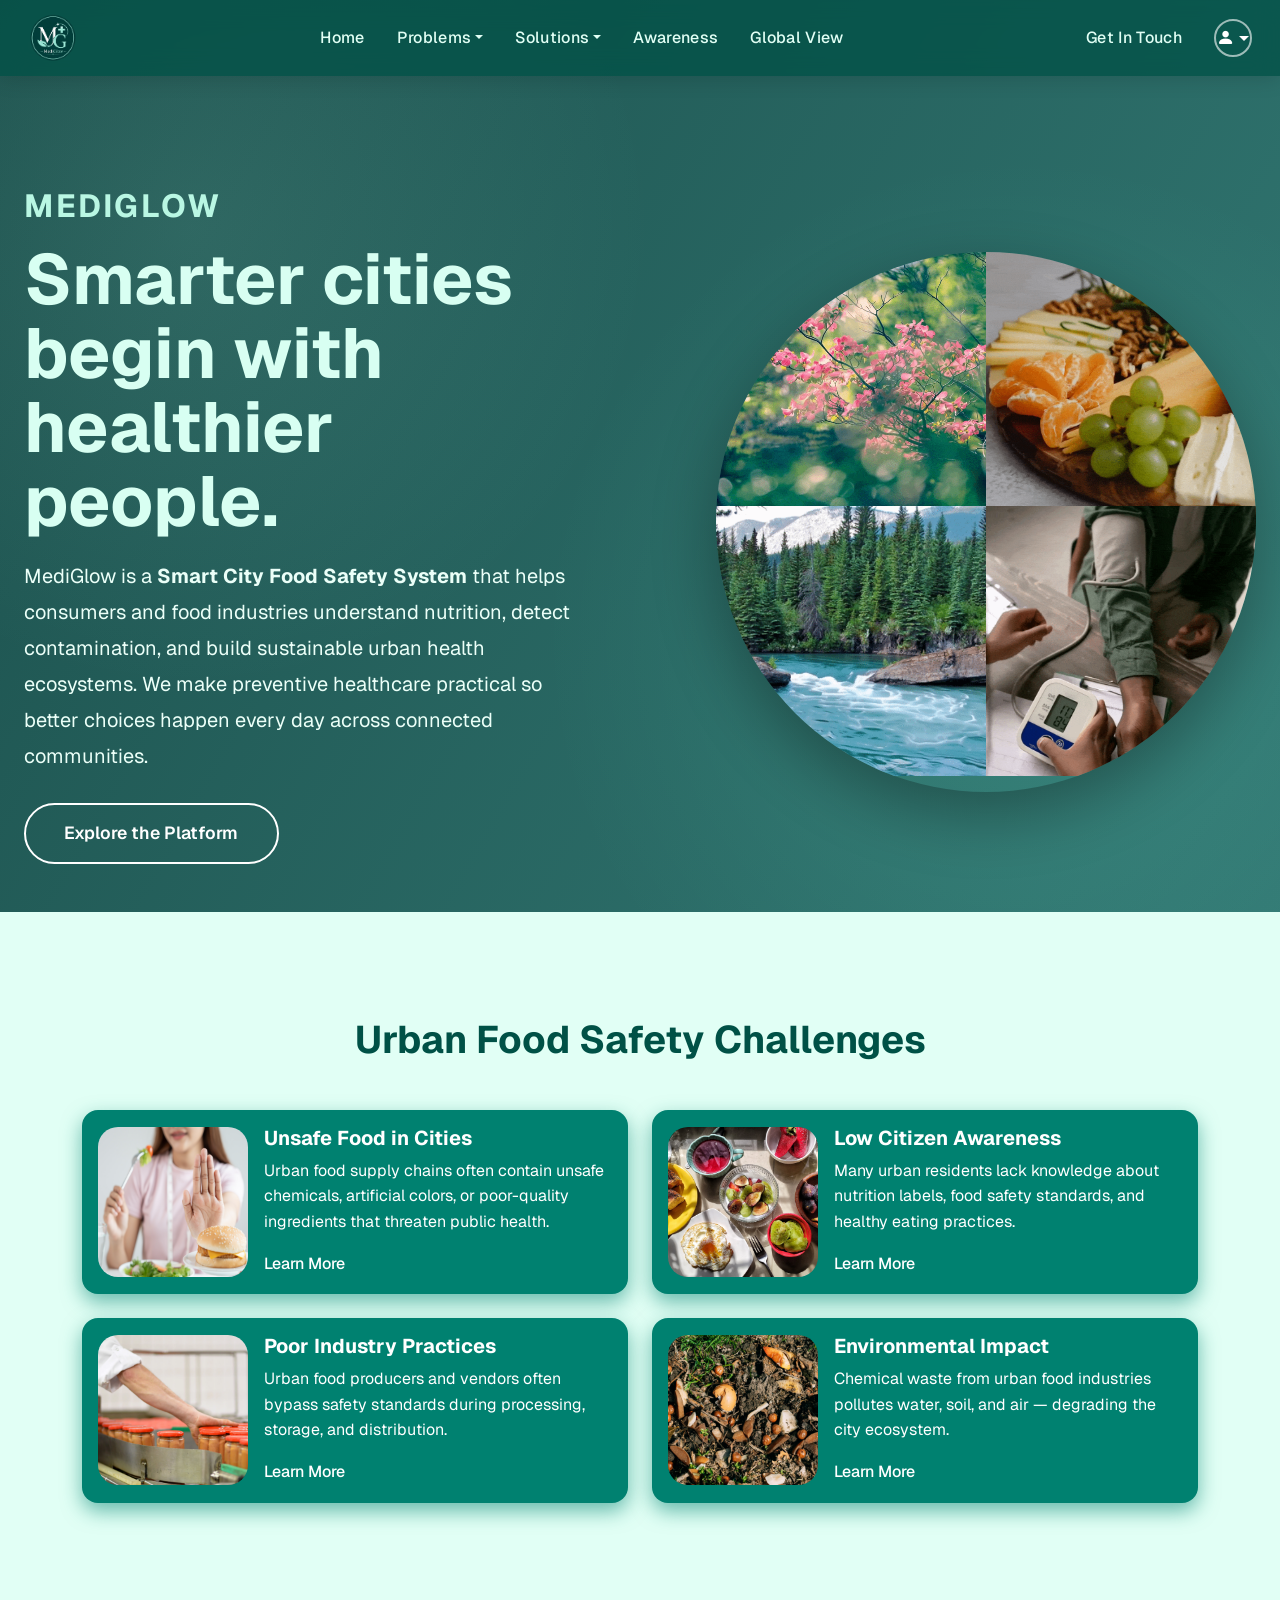
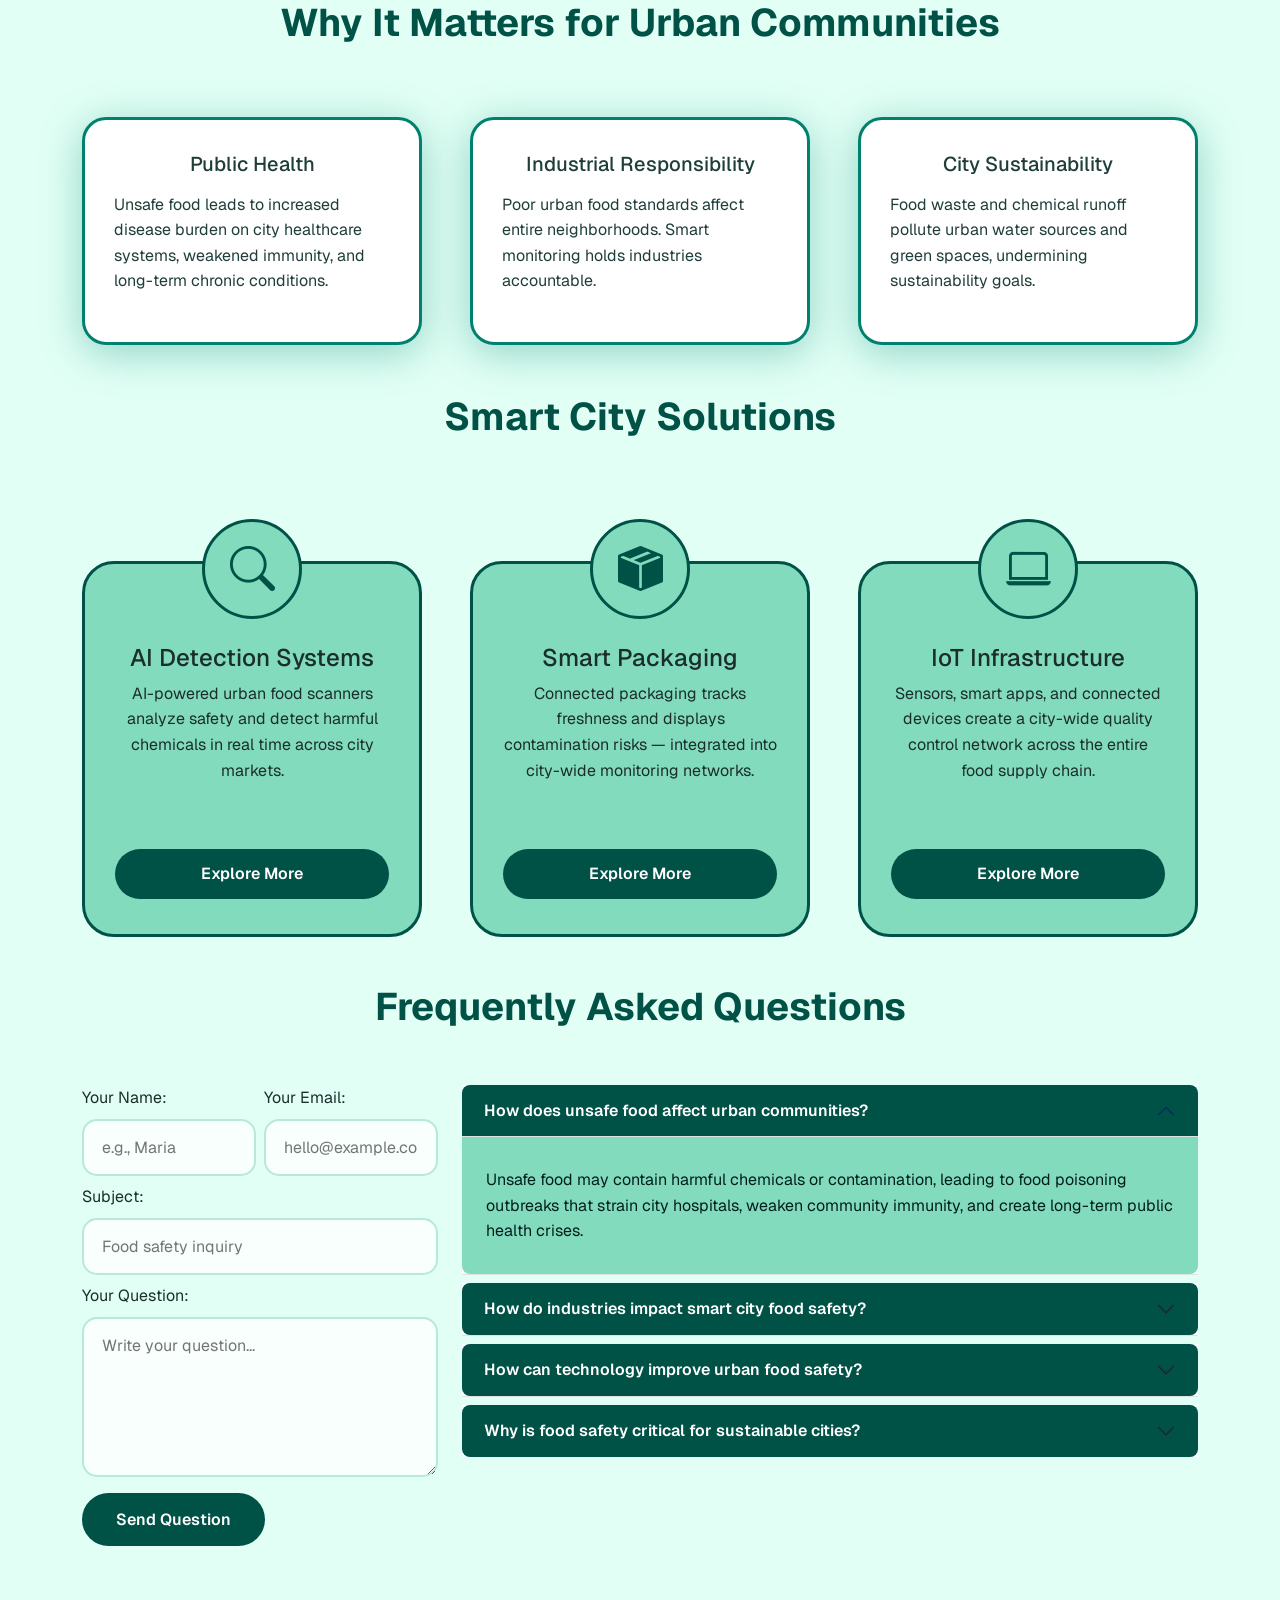
==== commit 8e9ee58e: "master v2" ====
--- a/index.html
+++ b/index.html
@@ -58,7 +58,7 @@
                                 <li>
                                     <div class="row g-1 mt-1">
                                         <div class="col-md-6"><a class="dropdown-item" href="#page-industry"><div class="row g-0 align-items-center"><div class="col-3 text-center dropdown_text_icon_box"><i class="bi bi-exclamation-triangle-fill" aria-hidden="true"></i></div><div class="col-9 dropdown_text_section ps-2"><h6>Industry</h6><p>Environmental impact</p></div></div></a></div>
-                                        <div class="col-md-6"><a class="dropdown-item" href="#page-home"><div class="row g-0 align-items-center"><div class="col-3 text-center dropdown_text_icon_box"><i class="bi bi-tree-fill" aria-hidden="true"></i></div><div class="col-9 dropdown_text_section ps-2"><h6>Environment</h6><p>Pollution impact</p></div></div></a></div>
+                                        <div class="col-md-6"><a class="dropdown-item" href="#page-eco-impact"><div class="row g-0 align-items-center"><div class="col-3 text-center dropdown_text_icon_box"><i class="bi bi-tree-fill" aria-hidden="true"></i></div><div class="col-9 dropdown_text_section ps-2"><h6>Environment</h6><p>Pollution impact</p></div></div></a></div>
                                     </div>
                                 </li>
                             </ul>
@@ -72,6 +72,12 @@
                                         <div class="col-md-6"><a class="dropdown-item" href="#page-smart-packaging"><div class="row g-0 align-items-center"><div class="col-3 text-center dropdown_text_icon_box"><i class="bi bi-box-seam-fill" aria-hidden="true"></i></div><div class="col-9 dropdown_text_section ps-2"><h6>Smart Packaging</h6><p>Freshness tracking</p></div></div></a></div>
                                     </div>
                                 </li>
+                                <li>
+                                    <div class="row g-1 mt-1">
+                                        <div class="col-md-6"><a class="dropdown-item" href="#page-modern-tech"><div class="row g-0 align-items-center"><div class="col-3 text-center dropdown_text_icon_box"><i class="bi bi-cpu" aria-hidden="true"></i></div><div class="col-9 dropdown_text_section ps-2"><h6>Modern Technology</h6><p>Sensor & Apps</p></div></div></a></div>
+                                        <div class="col-md-6"></div>
+                                    </div>
+                                </li>
                             </ul>
                         </li>
                         <li class="nav-item" role="none"><a class="nav-link nav_link_color" href="#page-awareness" role="menuitem">Awareness</a></li>
@@ -81,7 +87,6 @@
                         <li class="nav-item" role="none"><a class="nav-link nav_link_color" href="#page-about" role="menuitem">Get In Touch</a></li>
                     </ul>
 
-                    <!-- Logged-in user dropdown (large screens) -->
                     <div class="auth-user dropdown logged_in_lg me-lg-4">
                         <a href="#" class="d-flex align-items-center nav-link dropdown-toggle" data-bs-toggle="dropdown" aria-haspopup="true" aria-expanded="false" aria-label="User menu">
                             <span class="rounded-circle bg-secondary d-flex align-items-center justify-content-center text-white" style="width:32px;height:32px;font-size:0.8rem;" aria-hidden="true">A</span>
@@ -94,7 +99,7 @@
                         </ul>
                     </div>
 
-                    <!-- Guest login button (large screens) -->
+
                     <div class="dropdown logged_out d-none d-lg-flex pe-lg-3">
                         <a href="#" class="nav-user-icon-btn dropdown-toggle" data-bs-toggle="dropdown" aria-haspopup="true" aria-expanded="false" aria-label="Login or sign up">
                             <i class="bi bi-person-fill" aria-hidden="true"></i>
@@ -131,8 +136,10 @@
                             <li class="nav-item mt-2"><a class="nav-link nav_link_color" href="#page-consumers" data-bs-dismiss="offcanvas">Consumers</a></li>
                             <li class="nav-item mt-2"><a class="nav-link nav_link_color" href="#page-unsafe-food" data-bs-dismiss="offcanvas">Unsafe Food</a></li>
                             <li class="nav-item mt-2"><a class="nav-link nav_link_color" href="#page-ai-detection" data-bs-dismiss="offcanvas">AI Detection</a></li>
+                            <li class="nav-item mt-2"><a class="nav-link nav_link_color" href="#page-smart-packaging" data-bs-dismiss="offcanvas">Smart Packaging</a></li>
+                            <li class="nav-item mt-2"><a class="nav-link nav_link_color" href="#page-modern-tech" data-bs-dismiss="offcanvas">Modern Technology</a></li>
+                            <li class="nav-item mt-2"><a class="nav-link nav_link_color" href="#page-eco-impact" data-bs-dismiss="offcanvas">Environment</a></li>
                             <li class="nav-item mt-2"><a class="nav-link nav_link_color" href="#page-industry" data-bs-dismiss="offcanvas">Industry Impact</a></li>
-                            <li class="nav-item mt-2"><a class="nav-link nav_link_color" href="#page-smart-packaging" data-bs-dismiss="offcanvas">Smart Packaging</a></li>
                             <li class="nav-item mt-2"><a class="nav-link nav_link_color" href="#page-about" data-bs-dismiss="offcanvas">About Us</a></li>
                         </ul>
                         <hr style="border-color:rgba(255,255,255,0.3);">
@@ -394,9 +401,8 @@
         </div>
     </div>
 
-    <!-- ═══════════════ PAGE: UNSAFE FOOD (UPDATED) ═══════════════ -->
+    <!-- ═══════════════ PAGE: UNSAFE FOOD ═══════════════ -->
     <div class="page-content unsafe-food-page-body" id="page-unsafe-food">
-        <!-- Horizontal navigation bar replaces old sidebar and mobile button -->
         <div class="container py-4">
             <div class="text-center mb-4">
                 <h1 class="fw-bold text-white">Unsafe Food Awareness in Urban Areas</h1>
@@ -406,8 +412,6 @@
                 </nav>
             </div>
         </div>
-
-        <!-- Content sections (centered, full width) -->
         <div class="container">
             <section id="issues" class="section-spy" aria-labelledby="issues-heading">
                 <h2 class="mb-4 text-white" id="issues-heading">Issues</h2>
@@ -424,7 +428,6 @@
                     <div class="col-md-6"><article class="card-glass"><img src="imgs/jelly.jpg" alt="Imported jelly with banned food dyes" loading="lazy"><div class="p-3"><span class="unsafe_food_title_badge">Artificial coloring</span><p class="mt-2">In Myanmar, many imported foods contain banned levels of food dyes which can stain tongues and cause food poisoning in urban consumers.</p></div></article></div>
                 </div>
             </section>
-
             <section id="consequences" class="section-spy" aria-labelledby="consequences-heading">
                 <h2 class="mb-4 text-white" id="consequences-heading">Consequences</h2>
                 <div class="row g-4">
@@ -437,8 +440,6 @@
                 </div>
             </section>
         </div>
-
-        <!-- No more mobile sidebar or offcanvas for unsafe food page -->
     </div>
 
     <!-- ═══════════════ PAGE: AI DETECTION ═══════════════ -->
@@ -530,6 +531,92 @@
         </div>
     </div>
 
+    <!-- ═══════════════ PAGE: MODERN TECHNOLOGY (NEW) ═══════════════ -->
+    <div class="page-content" id="page-modern-tech">
+        <div class="technology_section py-5">
+            <div class="container">
+                <div class="text-center technology_heading">
+                    <span class="mini_badge">SMART FOOD INDUSTRY</span>
+                    <h1>Modern Technologies in Food Industries</h1>
+                    <p>Smart technologies are transforming food industries by improving safety, efficiency, sustainability, and product quality through automation, AI, sensors, and advanced digital systems.</p>
+                </div>
+                <div class="row align-items-center feature_box">
+                    <div class="col-lg-5 mb-4 mb-lg-0" data-aos="fade-right">
+                        <div class="feature_image">
+                            <img src="imgs/future_food.png" alt="Food Technology">
+                            <div class="floating_card">
+                                <h2>85%</h2>
+                                <p>Faster food monitoring using smart technology</p>
+                            </div>
+                        </div>
+                    </div>
+                    <div class="col-lg-7" data-aos="fade-left">
+                        <div class="feature_content">
+                            <span class="section_label">FUTURE OF FOOD SAFETY</span>
+                            <h2>Smart Systems for <span>Safer Food Production</span></h2>
+                            <p>Modern food industries now use intelligent systems to improve hygiene, reduce contamination, monitor food quality, and create more sustainable production methods.</p>
+                            <div class="feature_list">
+                                <div class="feature_item2"><i class="bi bi-cpu-fill"></i><div><h5>AI Monitoring</h5><p>AI detects food contamination and quality issues quickly.</p></div></div>
+                                <div class="feature_item2"><i class="bi bi-wifi"></i><div><h5>IoT Tracking</h5><p>Smart systems track storage conditions and freshness.</p></div></div>
+                                <div class="feature_item2"><i class="bi bi-recycle"></i><div><h5>Sustainable Production</h5><p>Technology helps reduce waste and improve efficiency.</p></div></div>
+                            </div>
+                        </div>
+                    </div>
+                </div>
+                <div class="technology_showcase mt-5">
+                    <div class="timeline_side" data-aos="fade-right">
+                        <div class="timeline_line"></div>
+                        <div class="timeline_card"><div class="timeline_icon"><i class="bi bi-cpu-fill"></i></div><div class="timeline_content"><span>01</span><h4>Artificial Intelligence</h4><p>AI systems detect contamination, damaged products, and food quality issues faster than manual inspection.</p></div></div>
+                        <div class="timeline_card"><div class="timeline_icon"><i class="bi bi-router-fill"></i></div><div class="timeline_content"><span>02</span><h4>Internet of Things</h4><p>IoT devices monitor freshness, temperature, and storage conditions in real time.</p></div></div>
+                        <div class="timeline_card"><div class="timeline_icon"><i class="bi bi-robot"></i></div><div class="timeline_content"><span>03</span><h4>Automation & Robotics</h4><p>Smart robots improve food packaging, sorting, labeling, and industrial hygiene.</p></div></div>
+                        <div class="timeline_card"><div class="timeline_icon"><i class="bi bi-diagram-3"></i></div><div class="timeline_content"><span>04</span><h4>Blockchain & Digital Traceability</h4><p>Blockchain tracks food from farm to table, ensuring transparency and preventing fraud.</p></div></div>
+                    </div>
+                    <div class="showcase_panel" data-aos="fade-left">
+                        <div class="panel_overlay"></div>
+                        <div class="showcase_content">
+                            <span class="future_tag">FUTURE TECHNOLOGY</span>
+                            <h2>Building a <span>Smarter</span> Food Industry</h2>
+                            <p>Modern industries now use intelligent monitoring systems, smart packaging, AI detection, and digital tracking to create safer, cleaner, and more sustainable food production.</p>
+                            <div class="stats_grid">
+                                <div class="stat_box"><h3>24/7</h3><p>Real-Time Monitoring</p></div>
+                                <div class="stat_box"><h3>AI</h3><p>Smart Detection Systems</p></div>
+                                <div class="stat_box"><h3>IoT</h3><p>Connected Food Tracking</p></div>
+                                <div class="stat_box"><h3>85%</h3><p>Faster Quality Control</p></div>
+                            </div>
+                        </div>
+                    </div>
+                </div>
+            </div>
+        </div>
+    </div>
+
+    <!-- ═══════════════ PAGE: ENVIRONMENTAL SYSTEM (linked from Problems → Environment) ═══════════════ -->
+    <div class="page-content" id="page-eco-impact">
+        <div class="hero-eco text-center">
+            <span class="badge-soft">ENVIRONMENTAL SYSTEM</span>
+            <h1>Building a <span>Sustainable</span> Food Future</h1>
+            <p>The food industry impacts climate, land, water, and waste systems. Modern technology helps reduce damage and improve efficiency globally.</p>
+        </div>
+        <div class="container eco-features-section">
+            <div class="section-title-eco" data-aos="fade-up">
+                <h2>Key Environmental Impacts</h2>
+                <p>Understanding how food systems affect our planet.</p>
+            </div>
+            <div class="row g-4">
+                <div class="col-md-3" data-aos="fade-up"><div class="feature-eco"><div class="icon-eco"><i class="bi bi-cloud"></i></div><h5>Climate Change</h5><p>Greenhouse gases from agriculture and transport.</p></div></div>
+                <div class="col-md-3" data-aos="fade-up" data-aos-delay="100"><div class="feature-eco"><div class="icon-eco"><i class="bi bi-tree"></i></div><h5>Deforestation</h5><p>Forest clearing for farming reduces biodiversity.</p></div></div>
+                <div class="col-md-3" data-aos="fade-up" data-aos-delay="200"><div class="feature-eco"><div class="icon-eco"><i class="bi bi-droplet"></i></div><h5>Water Usage</h5><p>Excess irrigation strains freshwater resources.</p></div></div>
+                <div class="col-md-3" data-aos="fade-up" data-aos-delay="300"><div class="feature-eco"><div class="icon-eco"><i class="bi bi-trash3"></i></div><h5>Waste</h5><p>Packaging and food waste pollute ecosystems.</p></div></div>
+            </div>
+            <div class="split-eco mt-5">
+                <div data-aos="fade-right"><h2 class="fw-bold">Environmental Impact Overview</h2><p class="text-muted">Food production is responsible for a large share of global emissions and resource usage. Improvements in technology can reduce impact.</p><div class="progress-box-eco"><div class="progress-label"><span>Water Usage</span><span>70%</span></div><div class="progress"><div class="progress-bar" style="width:70%"></div></div><div class="progress-label"><span>CO₂ Emissions</span><span>55%</span></div><div class="progress"><div class="progress-bar" style="width:55%"></div></div><div class="progress-label"><span>Food Waste</span><span>40%</span></div><div class="progress"><div class="progress-bar" style="width:40%"></div></div></div></div>
+                <div data-aos="fade-left"><div class="image-card-eco"><img src="https://images.unsplash.com/photo-1501004318641-b39e6451bec6" alt="environmental impact"></div></div>
+            </div>
+            <div class="stats-eco"><div class="stat-eco" data-aos="zoom-in"><h3>70%</h3><p>Water Usage</p></div><div class="stat-eco" data-aos="zoom-in" data-aos-delay="100"><h3>25%</h3><p>CO₂ Emissions</p></div><div class="stat-eco" data-aos="zoom-in" data-aos-delay="200"><h3>1/3</h3><p>Food Wasted</p></div><div class="stat-eco" data-aos="zoom-in" data-aos-delay="300"><h3>80%</h3><p>Land Usage</p></div></div>
+            <div class="timeline-eco"><div class="section-title-eco" data-aos="fade-up"><h2>How Impact Happens</h2></div><div class="step-eco" data-aos="fade-right"><div class="num-eco">1</div><div class="step-box-eco"><h5>Production</h5><p>Farming uses water, land, and fertilizers at large scale.</p></div></div><div class="step-eco" data-aos="fade-right" data-aos-delay="100"><div class="num-eco">2</div><div class="step-box-eco"><h5>Processing & Transport</h5><p>Factories and shipping increase emissions.</p></div></div><div class="step-eco" data-aos="fade-right" data-aos-delay="200"><div class="num-eco">3</div><div class="step-box-eco"><h5>Consumption</h5><p>Retail and households generate waste and packaging.</p></div></div></div>
+        </div>
+    </div>
+
     <!-- ═══════════════ PAGE: ABOUT US ═══════════════ -->
     <div class="page-content" id="page-about" style="background: #f4faf7;">
         <section class="about_contact_section" aria-labelledby="about-heading">
@@ -561,56 +648,17 @@
         <div class="modal fade" id="successModal" tabindex="-1" aria-hidden="true"><div class="modal-dialog modal-dialog-centered"><div class="modal-content text-center p-4"><div class="modal-body"><div style="width:70px;height:70px;margin:auto;border-radius:50%;background:linear-gradient(135deg,#008170,#00b89c);display:flex;align-items:center;justify-content:center;color:white;font-size:32px;" aria-hidden="true"><i class="bi bi-check-lg"></i></div><h3 class="mt-4 fw-bold">Thank You!</h3><p class="text-muted">Your message has been sent successfully. We will contact you soon.</p><button class="btn btn-success px-4 mt-2" data-bs-dismiss="modal">Close</button></div></div></div></div>
     </div>
 
-    <!-- ═══════════════ MODALS ═══════════════ -->
+    <!-- ═══════════════ MODALS (unchanged) ═══════════════ -->
     <div class="modal fade" data-bs-backdrop="static" id="succcessModal" tabindex="-1" aria-hidden="true"><div class="modal-dialog modal-dialog-centered"><div class="modal-content"><div class="modal-header"><h5 class="modal-title">Question Submitted</h5><button type="button" class="btn-close" data-bs-dismiss="modal" aria-label="Close"></button></div><div class="modal-body text-center"><h4>Thank You!</h4><p>Your question has been successfully sent.</p></div><div class="modal-footer justify-content-center"><button class="btn btn-success rounded-pill" data-bs-dismiss="modal">OK</button></div></div></div></div>
-
-    <!-- Large Login Modal -->
-    <div class="modal fade" data-bs-backdrop="static" id="modal_login" tabindex="-1" aria-hidden="true"><div class="modal-dialog modal-dialog-centered modal-xl"><div class="modal-content position-relative"><button type="button" class="btn-close position-absolute top-0 end-0 m-3 btn-close-white" data-bs-dismiss="modal" style="z-index:10;" aria-label="Close login modal"></button><div class="row g-0"><div class="col-md-6 modal-image-col" style="background-image: url('imgs/mohinga.jpg');" role="img" aria-label="Myanmar traditional dish"></div><div class="col-md-6 modal-form-col"><div class="form-scroll"><h2 class="auth-title">Welcome back</h2><div class="form_fill"><div class="mb-3"><input class="auth-email-input" type="email" placeholder="Email address" aria-label="Email address"></div><div class="mb-3"><input class="auth-email-input" type="password" placeholder="Password" aria-label="Password"></div><div class="text-end mb-3"><a href="#modal_forgot" data-bs-toggle="modal" style="color: var(--medi-primary);">Forgot password?</a></div><label class="auth-email-btn" for="auth-logged" data-bs-dismiss="modal">Log In</label><hr class="auth-divider"><p class="text-center social-toggle-text mb-0">or continue with <label class="login_form" for="auth-link-fill">social accounts</label></p></div><div class="link_fill">
-                    <label class="auth-social-btn" for="auth-logged" data-bs-dismiss="modal">
-                        <svg width="18" height="18" viewBox="0 0 48 48" aria-hidden="true"><path fill="#EA4335" d="M24 9.5c3.54 0 6.71 1.22 9.21 3.6l6.85-6.85C35.9 2.38 30.47 0 24 0 14.62 0 6.51 5.38 2.56 13.22l7.98 6.19C12.43 13.72 17.74 9.5 24 9.5z"/><path fill="#4285F4" d="M46.98 24.55c0-1.57-.15-3.09-.38-4.55H24v9.02h12.94c-.58 2.96-2.26 5.48-4.78 7.18l7.73 6c4.51-4.18 7.09-10.36 7.09-17.65z"/><path fill="#FBBC05" d="M10.53 28.59a14.5 14.5 0 0 1 0-9.18l-7.98-6.19a24.08 24.08 0 0 0 0 21.56l7.98-6.19z"/><path fill="#34A853" d="M24 48c6.48 0 11.93-2.13 15.89-5.81l-7.73-6c-2.15 1.45-4.92 2.3-8.16 2.3-6.26 0-11.57-4.22-13.47-9.91l-7.98 6.19C6.51 42.62 14.62 48 24 48z"/></svg>
-                        Continue with Google
-                    </label>
-                    <label class="auth-social-btn" for="auth-logged" data-bs-dismiss="modal">
-                        <svg width="18" height="18" viewBox="0 0 16 16" aria-hidden="true"><path d="M8 0C3.58 0 0 3.58 0 8c0 3.54 2.29 6.53 5.47 7.59.4.07.55-.17.55-.38 0-.19-.01-.82-.01-1.49-2.01.37-2.53-.49-2.69-.94-.09-.23-.48-.94-.82-1.13-.28-.15-.68-.52-.01-.53.63-.01 1.08.58 1.23.82.72 1.21 1.87.87 2.33.66.07-.52.28-.87.51-1.07-1.78-.2-3.64-.89-3.64-3.95 0-.87.31-1.59.82-2.15-.08-.2-.36-1.02.08-2.12 0 0 .67-.21 2.2.82.64-.18 1.32-.27 2-.27.68 0 1.36.09 2 .27 1.53-1.04 2.2-.82 2.2-.82.44 1.1.16 1.92.08 2.12.51.56.82 1.27.82 2.15 0 3.07-1.87 3.75-3.65 3.95.29.25.54.73.54 1.48 0 1.07-.01 1.93-.01 2.2 0 .21.15.46.55.38A8.013 8.013 0 0 0 16 8c0-4.42-3.58-8-8-8z"/></svg>
-                        Continue with GitHub
-                    </label>
-                    <label class="auth-social-btn" for="auth-logged" data-bs-dismiss="modal">
-                        <svg width="18" height="18" viewBox="0 0 24 24" aria-hidden="true"><path d="M17.05 20.28c-.98.95-2.05.8-3.08.35-1.09-.46-2.09-.48-3.24 0-1.44.62-2.2.44-3.06-.35C2.79 15.25 3.51 7.59 9.05 7.31c1.35.07 2.29.74 3.08.8 1.18-.24 2.31-.93 3.57-.84 1.51.12 2.65.72 3.4 1.8-3.12 1.87-2.38 5.98.48 7.13-.57 1.5-1.31 2.99-2.54 4.09zM12.03 7.25c-.15-2.23 1.66-4.07 3.74-4.25.29 2.58-2.34 4.5-3.74 4.25z"/></svg>
-                        Continue with Apple
-                    </label>
-                    <hr class="auth-divider">
-                    <p class="text-center social-toggle-text mb-0"><label class="login_form" for="auth-form-fill">Login with email & password?</label></p>
-                </div><div class="auth-signup-link">Don't have an account? <a href="#modal_register" data-bs-toggle="modal" data-bs-target="#modal_register" data-bs-dismiss="modal">Sign Up</a></div></div><div class="auth-footer"><a href="#">Terms</a><a href="#">Privacy Policy</a></div></div></div></div></div></div>
-
-    <!-- Large Register Modal -->
-    <div class="modal fade" data-bs-backdrop="static" id="modal_register" tabindex="-1" aria-hidden="true"><div class="modal-dialog modal-dialog-centered modal-xl"><div class="modal-content position-relative"><button type="button" class="btn-close position-absolute top-0 end-0 m-3 btn-close-white" data-bs-dismiss="modal" style="z-index:10;" aria-label="Close register modal"></button><div class="row g-0"><div class="col-md-6 modal-image-col" style="background-image: url('imgs/mohinga.jpg');" role="img" aria-label="Myanmar traditional dish"></div><div class="col-md-6 modal-form-col"><div class="form-scroll"><h2 class="auth-title">Create your account</h2><div class="form_fill"><div class="mb-3"><input class="auth-email-input" type="text" placeholder="Username" aria-label="Username"></div><div class="mb-3"><input class="auth-email-input" type="email" placeholder="Email address" aria-label="Email address"></div><div class="mb-3"><input class="auth-email-input" type="password" placeholder="Password" aria-label="Password"></div><label class="auth-email-btn" for="auth-logged" data-bs-dismiss="modal">Sign Up</label><hr class="auth-divider"><p class="text-center social-toggle-text mb-0">or continue with <label class="login_form" for="auth-link-fill">social accounts</label></p></div><div class="link_fill">
-                    <label class="auth-social-btn" for="auth-logged" data-bs-dismiss="modal">
-                        <svg width="18" height="18" viewBox="0 0 48 48" aria-hidden="true"><path fill="#EA4335" d="M24 9.5c3.54 0 6.71 1.22 9.21 3.6l6.85-6.85C35.9 2.38 30.47 0 24 0 14.62 0 6.51 5.38 2.56 13.22l7.98 6.19C12.43 13.72 17.74 9.5 24 9.5z"/><path fill="#4285F4" d="M46.98 24.55c0-1.57-.15-3.09-.38-4.55H24v9.02h12.94c-.58 2.96-2.26 5.48-4.78 7.18l7.73 6c4.51-4.18 7.09-10.36 7.09-17.65z"/><path fill="#FBBC05" d="M10.53 28.59a14.5 14.5 0 0 1 0-9.18l-7.98-6.19a24.08 24.08 0 0 0 0 21.56l7.98-6.19z"/><path fill="#34A853" d="M24 48c6.48 0 11.93-2.13 15.89-5.81l-7.73-6c-2.15 1.45-4.92 2.3-8.16 2.3-6.26 0-11.57-4.22-13.47-9.91l-7.98 6.19C6.51 42.62 14.62 48 24 48z"/></svg>
-                        Continue with Google
-                    </label>
-                    <label class="auth-social-btn" for="auth-logged" data-bs-dismiss="modal">
-                        <svg width="18" height="18" viewBox="0 0 16 16" aria-hidden="true"><path d="M8 0C3.58 0 0 3.58 0 8c0 3.54 2.29 6.53 5.47 7.59.4.07.55-.17.55-.38 0-.19-.01-.82-.01-1.49-2.01.37-2.53-.49-2.69-.94-.09-.23-.48-.94-.82-1.13-.28-.15-.68-.52-.01-.53.63-.01 1.08.58 1.23.82.72 1.21 1.87.87 2.33.66.07-.52.28-.87.51-1.07-1.78-.2-3.64-.89-3.64-3.95 0-.87.31-1.59.82-2.15-.08-.2-.36-1.02.08-2.12 0 0 .67-.21 2.2.82.64-.18 1.32-.27 2-.27.68 0 1.36.09 2 .27 1.53-1.04 2.2-.82 2.2-.82.44 1.1.16 1.92.08 2.12.51.56.82 1.27.82 2.15 0 3.07-1.87 3.75-3.65 3.95.29.25.54.73.54 1.48 0 1.07-.01 1.93-.01 2.2 0 .21.15.46.55.38A8.013 8.013 0 0 0 16 8c0-4.42-3.58-8-8-8z"/></svg>
-                        Continue with GitHub
-                    </label>
-                    <label class="auth-social-btn" for="auth-logged" data-bs-dismiss="modal">
-                        <svg width="18" height="18" viewBox="0 0 24 24" aria-hidden="true"><path d="M17.05 20.28c-.98.95-2.05.8-3.08.35-1.09-.46-2.09-.48-3.24 0-1.44.62-2.2.44-3.06-.35C2.79 15.25 3.51 7.59 9.05 7.31c1.35.07 2.29.74 3.08.8 1.18-.24 2.31-.93 3.57-.84 1.51.12 2.65.72 3.4 1.8-3.12 1.87-2.38 5.98.48 7.13-.57 1.5-1.31 2.99-2.54 4.09zM12.03 7.25c-.15-2.23 1.66-4.07 3.74-4.25.29 2.58-2.34 4.5-3.74 4.25z"/></svg>
-                        Continue with Apple
-                    </label>
-                    <hr class="auth-divider">
-                    <p class="text-center social-toggle-text mb-0"><label class="login_form" for="auth-form-fill">Sign up with email & password?</label></p>
-                </div><div class="auth-signup-link">Already have an account? <a href="#modal_login" data-bs-toggle="modal" data-bs-dismiss="modal">Log In</a></div></div><div class="auth-footer"><a href="#">Terms</a><a href="#">Privacy Policy</a></div></div></div></div></div></div>
-
-    <!-- Small modals (unchanged) -->
+    <div class="modal fade" data-bs-backdrop="static" id="modal_login" tabindex="-1" aria-hidden="true"><div class="modal-dialog modal-dialog-centered modal-xl"><div class="modal-content position-relative"><button type="button" class="btn-close position-absolute top-0 end-0 m-3 btn-close-white" data-bs-dismiss="modal" style="z-index:10;" aria-label="Close login modal"></button><div class="row g-0"><div class="col-md-6 modal-image-col" style="background-image: url('imgs/mohinga.jpg');" role="img" aria-label="Myanmar traditional dish"></div><div class="col-md-6 modal-form-col"><div class="form-scroll"><h2 class="auth-title">Welcome back</h2><div class="form_fill"><div class="mb-3"><input class="auth-email-input" type="email" placeholder="Email address" aria-label="Email address"></div><div class="mb-3"><input class="auth-email-input" type="password" placeholder="Password" aria-label="Password"></div><div class="text-end mb-3"><a href="#modal_forgot" data-bs-toggle="modal" style="color: var(--medi-primary);">Forgot password?</a></div><label class="auth-email-btn" for="auth-logged" data-bs-dismiss="modal">Log In</label><hr class="auth-divider"><p class="text-center social-toggle-text mb-0">or continue with <label class="login_form" for="auth-link-fill">social accounts</label></p></div><div class="link_fill"><label class="auth-social-btn" for="auth-logged" data-bs-dismiss="modal"><svg width="18" height="18" viewBox="0 0 48 48" aria-hidden="true"><path fill="#EA4335" d="M24 9.5c3.54 0 6.71 1.22 9.21 3.6l6.85-6.85C35.9 2.38 30.47 0 24 0 14.62 0 6.51 5.38 2.56 13.22l7.98 6.19C12.43 13.72 17.74 9.5 24 9.5z"/><path fill="#4285F4" d="M46.98 24.55c0-1.57-.15-3.09-.38-4.55H24v9.02h12.94c-.58 2.96-2.26 5.48-4.78 7.18l7.73 6c4.51-4.18 7.09-10.36 7.09-17.65z"/><path fill="#FBBC05" d="M10.53 28.59a14.5 14.5 0 0 1 0-9.18l-7.98-6.19a24.08 24.08 0 0 0 0 21.56l7.98-6.19z"/><path fill="#34A853" d="M24 48c6.48 0 11.93-2.13 15.89-5.81l-7.73-6c-2.15 1.45-4.92 2.3-8.16 2.3-6.26 0-11.57-4.22-13.47-9.91l-7.98 6.19C6.51 42.62 14.62 48 24 48z"/></svg>Continue with Google</label><label class="auth-social-btn" for="auth-logged" data-bs-dismiss="modal"><svg width="18" height="18" viewBox="0 0 16 16" aria-hidden="true"><path d="M8 0C3.58 0 0 3.58 0 8c0 3.54 2.29 6.53 5.47 7.59.4.07.55-.17.55-.38 0-.19-.01-.82-.01-1.49-2.01.37-2.53-.49-2.69-.94-.09-.23-.48-.94-.82-1.13-.28-.15-.68-.52-.01-.53.63-.01 1.08.58 1.23.82.72 1.21 1.87.87 2.33.66.07-.52.28-.87.51-1.07-1.78-.2-3.64-.89-3.64-3.95 0-.87.31-1.59.82-2.15-.08-.2-.36-1.02.08-2.12 0 0 .67-.21 2.2.82.64-.18 1.32-.27 2-.27.68 0 1.36.09 2 .27 1.53-1.04 2.2-.82 2.2-.82.44 1.1.16 1.92.08 2.12.51.56.82 1.27.82 2.15 0 3.07-1.87 3.75-3.65 3.95.29.25.54.73.54 1.48 0 1.07-.01 1.93-.01 2.2 0 .21.15.46.55.38A8.013 8.013 0 0 0 16 8c0-4.42-3.58-8-8-8z"/></svg>Continue with GitHub</label><label class="auth-social-btn" for="auth-logged" data-bs-dismiss="modal"><svg width="18" height="18" viewBox="0 0 24 24" aria-hidden="true"><path d="M17.05 20.28c-.98.95-2.05.8-3.08.35-1.09-.46-2.09-.48-3.24 0-1.44.62-2.2.44-3.06-.35C2.79 15.25 3.51 7.59 9.05 7.31c1.35.07 2.29.74 3.08.8 1.18-.24 2.31-.93 3.57-.84 1.51.12 2.65.72 3.4 1.8-3.12 1.87-2.38 5.98.48 7.13-.57 1.5-1.31 2.99-2.54 4.09zM12.03 7.25c-.15-2.23 1.66-4.07 3.74-4.25.29 2.58-2.34 4.5-3.74 4.25z"/></svg>Continue with Apple</label><hr class="auth-divider"><p class="text-center social-toggle-text mb-0"><label class="login_form" for="auth-form-fill">Login with email & password?</label></p></div><div class="auth-signup-link">Don't have an account? <a href="#modal_register" data-bs-toggle="modal" data-bs-target="#modal_register" data-bs-dismiss="modal">Sign Up</a></div></div><div class="auth-footer"><a href="#">Terms</a><a href="#">Privacy Policy</a></div></div></div></div></div></div>
+    <div class="modal fade" data-bs-backdrop="static" id="modal_register" tabindex="-1" aria-hidden="true"><div class="modal-dialog modal-dialog-centered modal-xl"><div class="modal-content position-relative"><button type="button" class="btn-close position-absolute top-0 end-0 m-3 btn-close-white" data-bs-dismiss="modal" style="z-index:10;" aria-label="Close register modal"></button><div class="row g-0"><div class="col-md-6 modal-image-col" style="background-image: url('imgs/mohinga.jpg');" role="img" aria-label="Myanmar traditional dish"></div><div class="col-md-6 modal-form-col"><div class="form-scroll"><h2 class="auth-title">Create your account</h2><div class="form_fill"><div class="mb-3"><input class="auth-email-input" type="text" placeholder="Username" aria-label="Username"></div><div class="mb-3"><input class="auth-email-input" type="email" placeholder="Email address" aria-label="Email address"></div><div class="mb-3"><input class="auth-email-input" type="password" placeholder="Password" aria-label="Password"></div><label class="auth-email-btn" for="auth-logged" data-bs-dismiss="modal">Sign Up</label><hr class="auth-divider"><p class="text-center social-toggle-text mb-0">or continue with <label class="login_form" for="auth-link-fill">social accounts</label></p></div><div class="link_fill"><label class="auth-social-btn" for="auth-logged" data-bs-dismiss="modal"><svg width="18" height="18" viewBox="0 0 48 48" aria-hidden="true"><path fill="#EA4335" d="M24 9.5c3.54 0 6.71 1.22 9.21 3.6l6.85-6.85C35.9 2.38 30.47 0 24 0 14.62 0 6.51 5.38 2.56 13.22l7.98 6.19C12.43 13.72 17.74 9.5 24 9.5z"/><path fill="#4285F4" d="M46.98 24.55c0-1.57-.15-3.09-.38-4.55H24v9.02h12.94c-.58 2.96-2.26 5.48-4.78 7.18l7.73 6c4.51-4.18 7.09-10.36 7.09-17.65z"/><path fill="#FBBC05" d="M10.53 28.59a14.5 14.5 0 0 1 0-9.18l-7.98-6.19a24.08 24.08 0 0 0 0 21.56l7.98-6.19z"/><path fill="#34A853" d="M24 48c6.48 0 11.93-2.13 15.89-5.81l-7.73-6c-2.15 1.45-4.92 2.3-8.16 2.3-6.26 0-11.57-4.22-13.47-9.91l-7.98 6.19C6.51 42.62 14.62 48 24 48z"/></svg>Continue with Google</label><label class="auth-social-btn" for="auth-logged" data-bs-dismiss="modal"><svg width="18" height="18" viewBox="0 0 16 16" aria-hidden="true"><path d="M8 0C3.58 0 0 3.58 0 8c0 3.54 2.29 6.53 5.47 7.59.4.07.55-.17.55-.38 0-.19-.01-.82-.01-1.49-2.01.37-2.53-.49-2.69-.94-.09-.23-.48-.94-.82-1.13-.28-.15-.68-.52-.01-.53.63-.01 1.08.58 1.23.82.72 1.21 1.87.87 2.33.66.07-.52.28-.87.51-1.07-1.78-.2-3.64-.89-3.64-3.95 0-.87.31-1.59.82-2.15-.08-.2-.36-1.02.08-2.12 0 0 .67-.21 2.2.82.64-.18 1.32-.27 2-.27.68 0 1.36.09 2 .27 1.53-1.04 2.2-.82 2.2-.82.44 1.1.16 1.92.08 2.12.51.56.82 1.27.82 2.15 0 3.07-1.87 3.75-3.65 3.95.29.25.54.73.54 1.48 0 1.07-.01 1.93-.01 2.2 0 .21.15.46.55.38A8.013 8.013 0 0 0 16 8c0-4.42-3.58-8-8-8z"/></svg>Continue with GitHub</label><label class="auth-social-btn" for="auth-logged" data-bs-dismiss="modal"><svg width="18" height="18" viewBox="0 0 24 24" aria-hidden="true"><path d="M17.05 20.28c-.98.95-2.05.8-3.08.35-1.09-.46-2.09-.48-3.24 0-1.44.62-2.2.44-3.06-.35C2.79 15.25 3.51 7.59 9.05 7.31c1.35.07 2.29.74 3.08.8 1.18-.24 2.31-.93 3.57-.84 1.51.12 2.65.72 3.4 1.8-3.12 1.87-2.38 5.98.48 7.13-.57 1.5-1.31 2.99-2.54 4.09zM12.03 7.25c-.15-2.23 1.66-4.07 3.74-4.25.29 2.58-2.34 4.5-3.74 4.25z"/></svg>Continue with Apple</label><hr class="auth-divider"><p class="text-center social-toggle-text mb-0"><label class="login_form" for="auth-form-fill">Sign up with email & password?</label></p></div><div class="auth-signup-link">Already have an account? <a href="#modal_login" data-bs-toggle="modal" data-bs-dismiss="modal">Log In</a></div></div><div class="auth-footer"><a href="#">Terms</a><a href="#">Privacy Policy</a></div></div></div></div></div></div>
     <div class="modal fade" data-bs-backdrop="static" id="modal_login_sm" tabindex="-1" aria-hidden="true"><div class="modal-dialog modal-dialog-centered"><div class="modal-content" style="border-radius:20px;"><div class="modal-body p-4 position-relative"><button type="button" class="btn-close position-absolute top-0 end-0 m-3" data-bs-dismiss="modal" aria-label="Close"></button><h2 class="auth-title">Welcome back</h2><div class="form_fill"><div class="mb-3"><input class="auth-email-input" type="email" placeholder="Email address" aria-label="Email"></div><div class="mb-3"><input class="auth-email-input" type="password" placeholder="Password" aria-label="Password"></div><div class="text-end mb-3"><a href="#modal_forgot" data-bs-toggle="modal" style="color:var(--medi-primary);">Forgot password?</a></div><label class="auth-email-btn" for="auth-logged" data-bs-dismiss="modal">Log In</label><hr class="auth-divider"><p class="text-center social-toggle-text mb-0">or continue with <label class="login_form" for="auth-link-fill">social accounts</label></p></div><div class="link_fill"><label class="auth-social-btn" for="auth-logged" data-bs-dismiss="modal">Continue with Google</label><label class="auth-social-btn" for="auth-logged" data-bs-dismiss="modal">Continue with GitHub</label><label class="auth-social-btn" for="auth-logged" data-bs-dismiss="modal">Continue with Apple</label><hr class="auth-divider"><p class="text-center social-toggle-text mb-0"><label class="login_form" for="auth-form-fill">Login with email & password?</label></p></div><div class="auth-signup-link">Don't have an account? <a href="#modal_register_sm" data-bs-toggle="modal" data-bs-dismiss="modal">Sign Up</a></div></div></div></div></div>
     <div class="modal fade" data-bs-backdrop="static" id="modal_register_sm" tabindex="-1" aria-hidden="true"><div class="modal-dialog modal-dialog-centered"><div class="modal-content" style="border-radius:20px;"><div class="modal-body p-4 position-relative"><button type="button" class="btn-close position-absolute top-0 end-0 m-3" data-bs-dismiss="modal" aria-label="Close"></button><h2 class="auth-title">Create your account</h2><div class="form_fill"><div class="mb-3"><input class="auth-email-input" type="text" placeholder="Username" aria-label="Username"></div><div class="mb-3"><input class="auth-email-input" type="email" placeholder="Email address" aria-label="Email"></div><div class="mb-3"><input class="auth-email-input" type="password" placeholder="Password" aria-label="Password"></div><label class="auth-email-btn" for="auth-logged" data-bs-dismiss="modal">Sign Up</label><hr class="auth-divider"><p class="text-center social-toggle-text mb-0">or continue with <label class="login_form" for="auth-link-fill">social accounts</label></p></div><div class="link_fill"><label class="auth-social-btn" for="auth-logged" data-bs-dismiss="modal">Continue with Google</label><label class="auth-social-btn" for="auth-logged" data-bs-dismiss="modal">Continue with GitHub</label><label class="auth-social-btn" for="auth-logged" data-bs-dismiss="modal">Continue with Apple</label><hr class="auth-divider"><p class="text-center social-toggle-text mb-0"><label class="login_form" for="auth-form-fill">Sign up with email & password?</label></p></div><div class="auth-signup-link">Already have an account? <a href="#modal_login_sm" data-bs-toggle="modal" data-bs-dismiss="modal">Log In</a></div></div></div></div></div>
-
-    <!-- Forgot Password Modal -->
     <div class="modal fade" data-bs-backdrop="static" id="modal_forgot" tabindex="-1" aria-hidden="true"><div class="modal-dialog modal-dialog-centered"><div class="modal-content" style="border-radius:20px;"><div class="modal-header"><h5 class="modal-title">Reset Password</h5><button type="button" class="btn-close" data-bs-dismiss="modal" aria-label="Close"></button></div><div class="modal-body"><div class="mb-3"><input class="auth-email-input" type="password" placeholder="New Password" aria-label="New password"></div><div class="mb-3"><input class="auth-email-input" type="password" placeholder="Confirm Password" aria-label="Confirm password"></div><label class="auth-email-btn" data-bs-dismiss="modal">Reset</label></div></div></div></div>
 
     <!-- Scripts -->
     <script src="https://cdn.jsdelivr.net/npm/bootstrap@5.3.8/dist/js/bootstrap.bundle.min.js"></script>
     <script src="https://unpkg.com/aos@2.3.1/dist/aos.js"></script>
     <script>AOS.init({ once: true });</script>
-
 </body>
 </html>
--- a/css/components.css
+++ b/css/components.css
@@ -798,8 +798,8 @@
     color: var(--medi-primary);
 }
 
-/* ========== FIX: Toggle between email form and social login in modals ========== */
-/* Initially hide the social login sections and show the email form */
+
+
 .form_fill {
     display: block;
 }
@@ -807,7 +807,7 @@
     display: none;
 }
 
-/* When auth-form-fill is checked (default), show email form, hide social */
+
 #auth-form-fill:checked ~ .modal .form_fill {
     display: block;
 }
@@ -815,7 +815,7 @@
     display: none;
 }
 
-/* When auth-link-fill is checked, show social login, hide email form */
+
 #auth-link-fill:checked ~ .modal .form_fill {
     display: none;
 }
--- a/css/pages.css
+++ b/css/pages.css
@@ -529,4 +529,515 @@
     .packaging-feature-block {
         padding: 1.5rem;
     }
+}
+
+/* ========== NEW: MODERN TECHNOLOGY PAGE ========== */
+#page-modern-tech {
+    background: #eef5f2;
+    font-family: sans-serif;
+}
+.technology_section {
+    position: relative;
+    overflow: hidden;
+}
+.technology_heading {
+    max-width: 850px;
+    margin: auto;
+    margin-bottom: 70px;
+}
+.technology_heading .mini_badge {
+    background: rgba(0,129,112,0.1);
+    color: #008170;
+    padding: 10px 22px;
+    border-radius: 40px;
+    font-size: 14px;
+    font-weight: 700;
+    letter-spacing: 1px;
+}
+.technology_heading h1 {
+    font-size: 62px;
+    font-weight: 800;
+    margin-top: 25px;
+    color: #111827;
+}
+.technology_heading p {
+    margin-top: 20px;
+    color: #666;
+    font-size: 18px;
+    line-height: 1.9;
+}
+.feature_box {
+    background: white;
+    border-radius: 30px;
+    padding: 45px;
+    box-shadow: 0 10px 40px rgba(0,0,0,0.06);
+}
+.feature_image {
+    position: relative;
+}
+.feature_image img {
+    width: 100%;
+    height: 600px;
+    object-fit: cover;
+    border-radius: 25px;
+}
+.floating_card {
+    position: absolute;
+    bottom: -20px;
+    right: -20px;
+    background: linear-gradient(135deg,#008170,#00b89c);
+    color: white;
+    padding: 30px;
+    width: 230px;
+    border-radius: 24px;
+    box-shadow: 0 10px 30px rgba(0,0,0,0.15);
+}
+.floating_card h2 {
+    font-size: 52px;
+    font-weight: 800;
+}
+.floating_card p {
+    margin: 0;
+    line-height: 1.7;
+    font-size: 14px;
+}
+.section_label {
+    color: #008170;
+    font-size: 14px;
+    font-weight: 700;
+    letter-spacing: 1px;
+}
+.feature_content h2 {
+    font-size: 54px;
+    font-weight: 800;
+    line-height: 1.2;
+    margin-top: 18px;
+    color: #111827;
+}
+.feature_content h2 span {
+    color: #008170;
+}
+.feature_content p {
+    color: #666;
+    line-height: 1.9;
+    margin-top: 22px;
+    font-size: 17px;
+}
+.feature_list {
+    margin-top: 40px;
+}
+.feature_item2 {
+    display: flex;
+    gap: 20px;
+    margin-bottom: 28px;
+}
+.feature_item2 i {
+    width: 60px;
+    height: 60px;
+    background: rgba(0,129,112,0.1);
+    color: #008170;
+    display: flex;
+    align-items: center;
+    justify-content: center;
+    border-radius: 18px;
+    font-size: 24px;
+}
+.feature_item2 h5 {
+    font-weight: 700;
+    margin-bottom: 8px;
+}
+.feature_item2 p {
+    margin: 0;
+    font-size: 15px;
+}
+.technology_showcase {
+    display: grid;
+    grid-template-columns: 1fr 1.2fr;
+    gap: 35px;
+    margin-top: 90px;
+}
+.timeline_side {
+    position: relative;
+    padding-left: 30px;
+}
+.timeline_line {
+    position: absolute;
+    left: 48px;
+    top: 0;
+    width: 3px;
+    height: 100%;
+    background: linear-gradient(to bottom,#008170,#00c3a5);
+}
+.timeline_card {
+    position: relative;
+    display: flex;
+    gap: 20px;
+    margin-bottom: 35px;
+    background: white;
+    padding: 28px;
+    border-radius: 24px;
+    transition: 0.4s;
+    border: 1px solid rgba(0,0,0,0.05);
+}
+.timeline_card:hover {
+    transform: translateX(12px);
+    box-shadow: 0 15px 35px rgba(0,0,0,0.08);
+}
+.timeline_icon {
+    min-width: 58px;
+    height: 58px;
+    border-radius: 18px;
+    background: rgba(0,129,112,0.12);
+    display: flex;
+    align-items: center;
+    justify-content: center;
+    font-size: 24px;
+    color: #008170;
+    z-index: 2;
+}
+.timeline_content span {
+    font-size: 14px;
+    font-weight: 700;
+    color: #008170;
+    letter-spacing: 1px;
+}
+.timeline_content h4 {
+    margin-top: 8px;
+    font-weight: 800;
+    font-size: 22px;
+}
+.timeline_content p {
+    margin-top: 10px;
+    line-height: 1.8;
+    color: #666;
+}
+.showcase_panel {
+    position: relative;
+    border-radius: 35px;
+    overflow: hidden;
+    min-height: 100%;
+    background: linear-gradient(rgba(8,15,30,0.85), rgba(8,15,30,0.88)), url(imgs/future_grid.avif);
+    background-size: cover;
+    background-position: center;
+    padding: 70px;
+}
+.panel_overlay {
+    position: absolute;
+    inset: 0;
+    background: radial-gradient(circle at top right, rgba(0,195,165,0.25), transparent 40%);
+}
+.showcase_content {
+    position: relative;
+    z-index: 2;
+}
+.future_tag {
+    display: inline-block;
+    background: rgba(255,255,255,0.08);
+    border: 1px solid rgba(255,255,255,0.1);
+    color: #00d1b2;
+    padding: 10px 18px;
+    border-radius: 40px;
+    font-size: 13px;
+    font-weight: 700;
+    letter-spacing: 1px;
+}
+.showcase_content h2 {
+    font-size: 58px;
+    font-weight: 900;
+    color: white;
+    line-height: 1.2;
+    margin-top: 25px;
+}
+.showcase_content h2 span {
+    color: #00d1b2;
+}
+.showcase_content p {
+    margin-top: 25px;
+    color: rgba(255,255,255,0.75);
+    line-height: 2;
+    font-size: 17px;
+}
+.stats_grid {
+    display: grid;
+    grid-template-columns: repeat(2,1fr);
+    gap: 20px;
+    margin-top: 45px;
+}
+.stat_box {
+    background: rgba(255,255,255,0.06);
+    border: 1px solid rgba(255,255,255,0.08);
+    backdrop-filter: blur(10px);
+    border-radius: 22px;
+    padding: 28px;
+    transition: 0.4s;
+}
+.stat_box:hover {
+    transform: translateY(-8px);
+    background: rgba(255,255,255,0.1);
+}
+.stat_box h3 {
+    font-size: 42px;
+    font-weight: 900;
+    color: #00d1b2;
+}
+.stat_box p {
+    margin: 0;
+    margin-top: 10px;
+    color: rgba(255,255,255,0.75);
+    line-height: 1.7;
+}
+@media(max-width:992px){
+    .technology_showcase{
+        grid-template-columns: 1fr;
+    }
+    .showcase_panel{
+        padding: 45px;
+    }
+    .showcase_content h2{
+        font-size: 42px;
+    }
+    .technology_heading h1{
+        font-size: 42px;
+    }
+    .feature_content h2{
+        font-size: 38px;
+    }
+    .feature_image img{
+        height: 450px;
+    }
+}
+@media(max-width:768px){
+    .showcase_panel{
+        padding: 30px;
+    }
+    .showcase_content h2{
+        font-size: 32px;
+    }
+    .stats_grid{
+        grid-template-columns: 1fr;
+    }
+    .timeline_card{
+        padding: 22px;
+    }
+    .technology_heading h1{
+        font-size: 32px;
+    }
+    .feature_box{
+        padding: 25px;
+    }
+    .feature_image img{
+        height: 320px;
+    }
+    .floating_card{
+        width: 180px;
+        padding: 20px;
+        right: 10px;
+    }
+    .floating_card h2{
+        font-size: 36px;
+    }
+    .feature_content h2{
+        font-size: 30px;
+    }
+}
+
+/* ========== NEW: ENVIRONMENTAL SYSTEM PAGE ========== */
+#page-eco-impact {
+    font-family: 'Segoe UI', sans-serif;
+    background: #ffffff;
+    color: #0f172a;
+    overflow-x: hidden;
+}
+#page-eco-impact .hero-eco {
+    padding: 100px 40px;
+    background: linear-gradient(180deg,#e8f7f1,#ffffff);
+    text-align: center;
+}
+#page-eco-impact .hero-eco h1 {
+    font-size: 60px;
+    font-weight: 900;
+}
+#page-eco-impact .hero-eco h1 span {
+    color: #005146;
+}
+#page-eco-impact .hero-eco p {
+    max-width: 650px;
+    color: #64748b;
+    line-height: 1.8;
+    margin: 18px auto 0;
+    text-align: center;
+}
+#page-eco-impact .badge-soft {
+    display: inline-block;
+    padding: 8px 16px;
+    border-radius: 50px;
+    background: #d8f3ea;
+    color: #005146;
+    font-weight: 700;
+    letter-spacing: 0.5px;
+}
+#page-eco-impact .section-title-eco {
+    text-align: center;
+    margin: 90px 0 50px;
+}
+#page-eco-impact .section-title-eco h2 {
+    font-weight: 900;
+    font-size: 42px;
+    color: #005146;
+}
+#page-eco-impact .section-title-eco p {
+    max-width: 750px;
+    margin: auto;
+    color: #64748b;
+    line-height: 1.8;
+}
+#page-eco-impact .feature-eco {
+    background: white;
+    border: 1px solid #dcefe8;
+    border-radius: 22px;
+    padding: 28px;
+    height: 100%;
+    transition: 0.35s;
+}
+#page-eco-impact .feature-eco:hover {
+    transform: translateY(-8px);
+    box-shadow: 0 20px 50px rgba(0,0,0,0.06);
+}
+#page-eco-impact .feature-eco h5 {
+    font-weight: 800;
+    margin-bottom: 12px;
+    color: #005146;
+}
+#page-eco-impact .feature-eco p {
+    color: #64748b;
+    line-height: 1.7;
+}
+#page-eco-impact .icon-eco {
+    width: 55px;
+    height: 55px;
+    border-radius: 16px;
+    background: #d8f3ea;
+    color: #005146;
+    display: flex;
+    align-items: center;
+    justify-content: center;
+    font-size: 22px;
+    margin-bottom: 15px;
+}
+#page-eco-impact .split-eco {
+    display: grid;
+    grid-template-columns: 1fr 1fr;
+    gap: 60px;
+    align-items: center;
+    margin-top: 100px;
+}
+#page-eco-impact .progress-box-eco {
+    margin-top: 25px;
+}
+#page-eco-impact .progress-label {
+    display: flex;
+    justify-content: space-between;
+    font-size: 14px;
+    margin-bottom: 6px;
+    color: #475569;
+    font-weight: 600;
+}
+#page-eco-impact .progress {
+    height: 10px;
+    border-radius: 20px;
+    background: #dcefe8;
+    margin-bottom: 20px;
+    overflow: hidden;
+}
+#page-eco-impact .progress-bar {
+    background: linear-gradient(90deg,#005146,#83dbbe);
+    border-radius: 20px;
+}
+#page-eco-impact .image-card-eco img {
+    width: 100%;
+    border-radius: 28px;
+    box-shadow: 0 20px 50px rgba(0,0,0,0.08);
+    object-fit: cover;
+}
+#page-eco-impact .stats-eco {
+    display: grid;
+    grid-template-columns: repeat(4,1fr);
+    gap: 20px;
+    margin-top: 90px;
+}
+#page-eco-impact .stat-eco {
+    background: #f5fbf9;
+    border: 1px solid #dcefe8;
+    padding: 30px 20px;
+    border-radius: 22px;
+    text-align: center;
+    transition: 0.3s;
+}
+#page-eco-impact .stat-eco:hover {
+    transform: translateY(-6px);
+}
+#page-eco-impact .stat-eco h3 {
+    color: #005146;
+    font-weight: 900;
+    font-size: 34px;
+    margin-bottom: 10px;
+}
+#page-eco-impact .stat-eco p {
+    color: #64748b;
+    margin: 0;
+}
+#page-eco-impact .timeline-eco {
+    margin-top: 100px;
+    margin-bottom: 80px;
+}
+#page-eco-impact .step-eco {
+    display: flex;
+    gap: 20px;
+    margin-bottom: 25px;
+    align-items: flex-start;
+}
+#page-eco-impact .num-eco {
+    min-width: 45px;
+    height: 45px;
+    background: #d8f3ea;
+    border-radius: 50%;
+    display: flex;
+    align-items: center;
+    justify-content: center;
+    font-weight: 900;
+    color: #005146;
+    font-size: 16px;
+}
+#page-eco-impact .step-box-eco {
+    background: white;
+    border: 1px solid #dcefe8;
+    border-radius: 18px;
+    padding: 22px;
+    width: 100%;
+    transition: 0.3s;
+}
+#page-eco-impact .step-box-eco:hover {
+    transform: translateX(5px);
+    box-shadow: 0 10px 30px rgba(0,0,0,0.05);
+}
+#page-eco-impact .step-box-eco h5 {
+    color: #005146;
+    font-weight: 800;
+    margin-bottom: 10px;
+}
+#page-eco-impact .step-box-eco p {
+    color: #64748b;
+    margin: 0;
+    line-height: 1.7;
+}
+@media(max-width:900px){
+    #page-eco-impact .split-eco{
+        grid-template-columns:1fr;
+    }
+    #page-eco-impact .hero-eco h1{
+        font-size: 42px;
+    }
+    #page-eco-impact .stats-eco{
+        grid-template-columns:1fr 1fr;
+    }
 }
